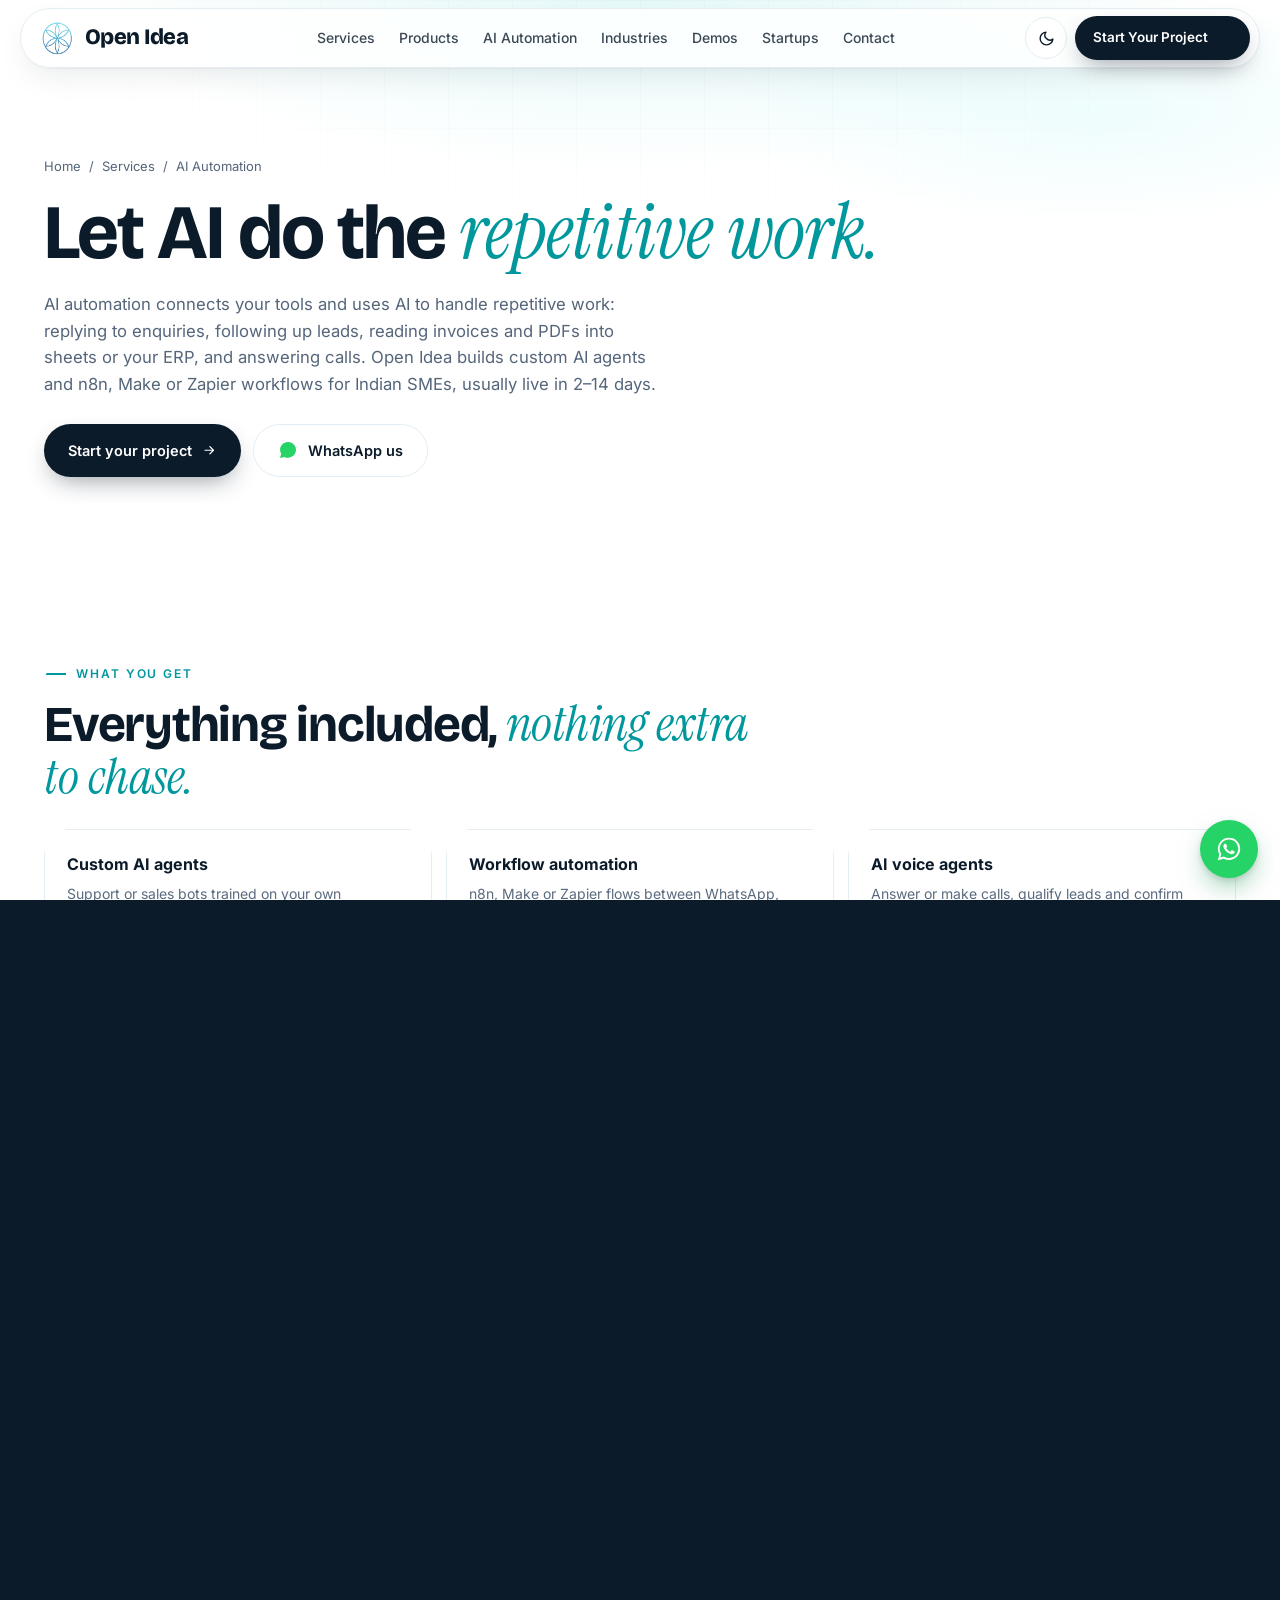
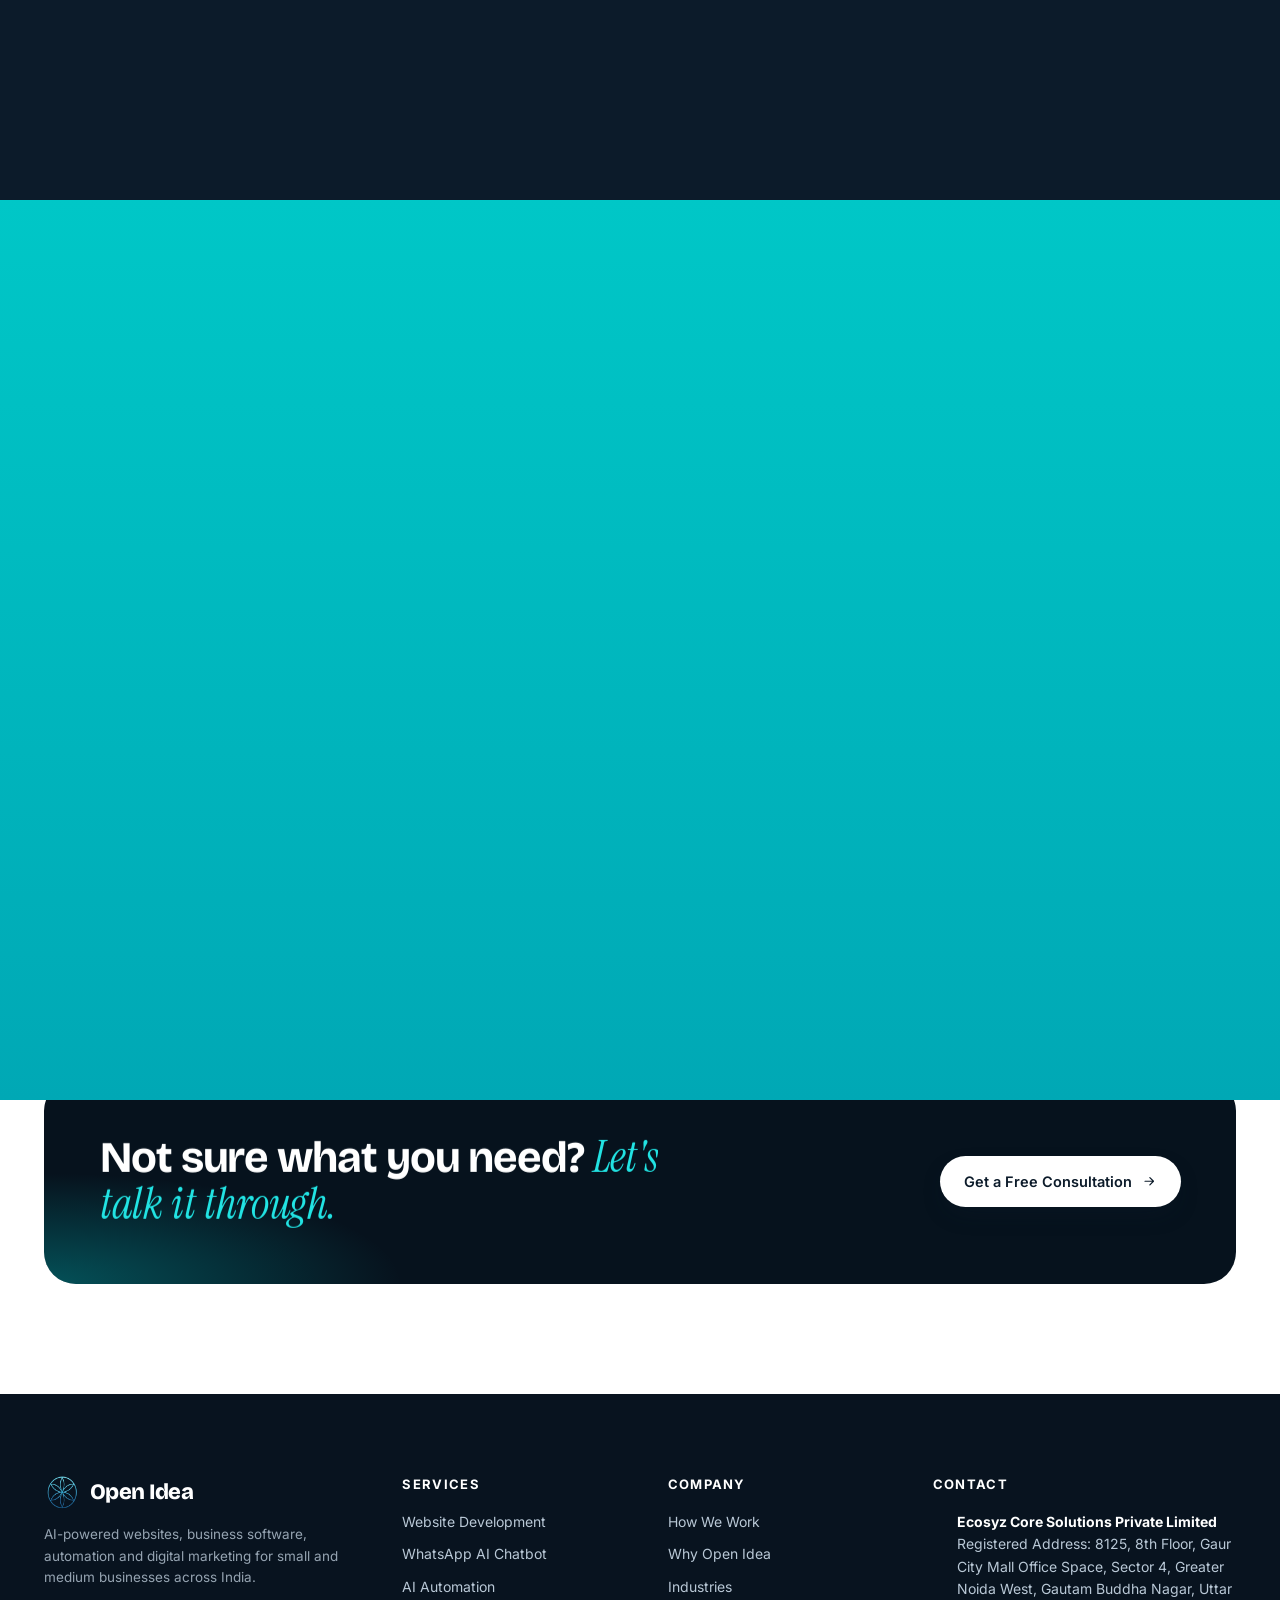
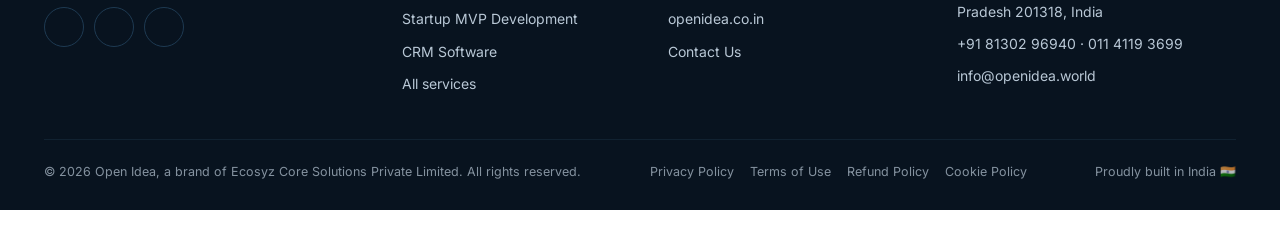
==== ai-automation.html @ 43c9ec01 "AEO/GEO: AI crawler access, llms.txt, richer schema, 16-question FAQ, 5 service pages Co-Authored-By" ====
<!doctype html>
<html lang="en-IN" data-theme="light">
<head>
<meta charset="utf-8">
<meta name="viewport" content="width=device-width, initial-scale=1, viewport-fit=cover">
<title>AI Automation &amp; AI Agents for Small Businesses in India | Open Idea</title>
<meta name="description" content="AI agents, voice agents and n8n / Make / Zapier workflows that follow up leads, process documents and save hours every week. Live in 2–14 days.">
<meta name="keywords" content="website development company India, AI automation for business, CRM software for small business, WhatsApp AI assistant, business management software, digital marketing agency Greater Noida, Delhi NCR web development">
<meta name="theme-color" content="#ffffff">
<meta name="robots" content="index,follow">
<meta property="og:type" content="website">
<meta property="og:site_name" content="Open Idea">
<meta property="og:title" content="AI Automation &amp; AI Agents for Small Businesses in India | Open Idea">
<meta property="og:description" content="AI agents, voice agents and n8n / Make / Zapier workflows that follow up leads, process documents and save hours every week. Live in 2–14 days.">
<meta property="og:url" content="https://techpartner.openidea.co.in/">
<meta property="og:image" content="https://techpartner.openidea.co.in/img/og.jpg">
<meta property="og:image:secure_url" content="https://techpartner.openidea.co.in/img/og.jpg">
<meta property="og:image:type" content="image/jpeg">
<meta property="og:image:width" content="1200">
<meta property="og:image:height" content="630">
<meta property="og:image:alt" content="Open Idea: AI-powered websites, software and automation for growing businesses">
<meta name="twitter:image" content="https://techpartner.openidea.co.in/img/og.jpg">
<meta name="twitter:card" content="summary_large_image">
<meta name="twitter:site" content="@OpenIdeaOrg">
<link rel="icon" type="image/png" href="img/favicon.png">
<link rel="apple-touch-icon" href="img/logo.webp">
<script>try{var t=localStorage.getItem("oi-theme-v2");if(t)document.documentElement.dataset.theme=t}catch(e){}</script>
<link rel="preload" href="fonts/bricolage-500-800.woff2" as="font" type="font/woff2" crossorigin>
<link rel="preload" href="fonts/inter-400-700.woff2" as="font" type="font/woff2" crossorigin>
<link rel="preload" href="fonts/instrument-serif-italic.woff2" as="font" type="font/woff2" crossorigin>
<script type="application/ld+json">{"@context": "https://schema.org", "@graph": [{"@type": "ProfessionalService", "@id": "https://techpartner.openidea.co.in/#org", "name": "Open Idea", "alternateName": "Open Idea Tech Partner", "legalName": "Ecosyz Core Solutions Private Limited", "url": "https://techpartner.openidea.co.in/", "description": "Open Idea is a DPIIT-recognised, AIC-GBU incubated tech partner in Greater Noida West that builds websites, startup MVPs, business software, CRM, WhatsApp AI chatbots and AI automation for small and medium businesses and startups in India.", "email": "info@openidea.world", "telephone": "+91-8130296940", "image": "https://techpartner.openidea.co.in/img/og.jpg", "logo": "https://techpartner.openidea.co.in/img/logo.webp", "address": {"@type": "PostalAddress", "streetAddress": "8125, 8th Floor, Gaur City Mall Office Space, Sector 4", "addressLocality": "Greater Noida West", "addressRegion": "Uttar Pradesh", "postalCode": "201318", "addressCountry": "IN"}, "areaServed": [{"@type": "Country", "name": "India"}, {"@type": "City", "name": "Greater Noida"}, {"@type": "City", "name": "Noida"}, {"@type": "City", "name": "Delhi"}], "contactPoint": {"@type": "ContactPoint", "telephone": "+91-8130296940", "contactType": "sales", "availableLanguage": ["English", "Hindi"]}, "knowsAbout": ["Website development", "Startup MVP development", "WhatsApp Business API chatbots", "AI agents", "Workflow automation", "CRM software", "SEO", "Meta and Google Ads"], "hasOfferCatalog": {"@type": "OfferCatalog", "name": "Services", "itemListElement": [{"@type": "Offer", "itemOffered": {"@type": "Service", "name": "Website Development", "url": "https://techpartner.openidea.co.in/website-development.html"}}, {"@type": "Offer", "itemOffered": {"@type": "Service", "name": "WhatsApp AI Chatbot", "url": "https://techpartner.openidea.co.in/whatsapp-ai-chatbot.html"}}, {"@type": "Offer", "itemOffered": {"@type": "Service", "name": "AI Automation", "url": "https://techpartner.openidea.co.in/ai-automation.html"}}, {"@type": "Offer", "itemOffered": {"@type": "Service", "name": "Startup MVP Development", "url": "https://techpartner.openidea.co.in/mvp-development.html"}}, {"@type": "Offer", "itemOffered": {"@type": "Service", "name": "CRM Software for Small Business", "url": "https://techpartner.openidea.co.in/crm-software.html"}}, {"@type": "Offer", "itemOffered": {"@type": "Service", "name": "Digital Marketing & SEO", "url": "https://techpartner.openidea.co.in/services.html#marketing"}}, {"@type": "Offer", "itemOffered": {"@type": "Service", "name": "Branding & Design", "url": "https://techpartner.openidea.co.in/services.html#branding"}}]}, "sameAs": ["https://openidea.co.in", "https://www.linkedin.com/company/ecosyz/", "https://www.instagram.com/openidea.ai_platform/", "https://x.com/OpenIdeaOrg"]}, {"@type": "WebSite", "@id": "https://techpartner.openidea.co.in/#site", "url": "https://techpartner.openidea.co.in/", "name": "Open Idea Tech Partner", "publisher": {"@id": "https://techpartner.openidea.co.in/#org"}, "inLanguage": "en-IN"}]}</script>
<link rel="stylesheet" href="css/site.min.css?v=4cb7419a">
</head>
<body>
<svg width="0" height="0" style="position:absolute" aria-hidden="true">
 <defs>
  <symbol id="arrow" viewBox="0 0 24 24"><path d="M5 12h14M13 6l6 6-6 6"/></symbol>
  <symbol id="play" viewBox="0 0 24 24"><circle cx="12" cy="12" r="10"/><path d="m10 8 6 4-6 4z" fill="currentColor"/></symbol>
  <symbol id="users" viewBox="0 0 24 24"><circle cx="9" cy="8" r="4"/><path d="M2 21v-1a6 6 0 0 1 12 0v1"/><circle cx="18" cy="9" r="3"/><path d="M16 21v-1a5 5 0 0 1 7-4.5"/></symbol>
  <symbol id="layers" viewBox="0 0 24 24"><path d="m12 2 10 5-10 5L2 7z"/><path d="m2 12 10 5 10-5M2 17l10 5 10-5"/></symbol>
  <symbol id="bars" viewBox="0 0 24 24"><path d="M3 21h18"/><rect x="4" y="11" width="3" height="7"/><rect x="10.5" y="6" width="3" height="12"/><rect x="17" y="3" width="3" height="15"/></symbol>
  <symbol id="star" viewBox="0 0 24 24"><path d="m12 2 3.1 6.3 6.9 1-5 4.9 1.2 6.8L12 17.8 5.8 21l1.2-6.8-5-4.9 6.9-1z"/></symbol>
  <symbol id="rocket" viewBox="0 0 24 24"><path d="M4.5 16.5c-1.5 1.3-2 5-2 5s3.7-.5 5-2c.7-.8.7-2.1-.1-2.9a2.2 2.2 0 0 0-2.9-.1z"/><path d="m12 15-3-3a22 22 0 0 1 2-3.9A12.9 12.9 0 0 1 22 2c0 2.7-.8 7.5-6 11a22 22 0 0 1-4 2z"/></symbol>
  <symbol id="cog" viewBox="0 0 24 24"><circle cx="12" cy="12" r="3"/><path d="M12 1v3M12 20v3M4.2 4.2l2.1 2.1M17.7 17.7l2.1 2.1M1 12h3M20 12h3M4.2 19.8l2.1-2.1M17.7 6.3l2.1-2.1"/></symbol>
  <symbol id="target" viewBox="0 0 24 24"><circle cx="12" cy="12" r="10"/><circle cx="12" cy="12" r="6"/><circle cx="12" cy="12" r="2"/></symbol>
  <symbol id="phone" viewBox="0 0 24 24"><path d="M22 16.9v3a2 2 0 0 1-2.2 2 19.8 19.8 0 0 1-8.6-3.1 19.5 19.5 0 0 1-6-6A19.8 19.8 0 0 1 2.1 4.2 2 2 0 0 1 4.1 2h3a2 2 0 0 1 2 1.7c.1 1 .4 1.9.7 2.8a2 2 0 0 1-.5 2.1L8 9.9a16 16 0 0 0 6 6l1.3-1.3a2 2 0 0 1 2.1-.4c.9.3 1.8.6 2.8.7a2 2 0 0 1 1.7 2z"/></symbol>
  <symbol id="chat" viewBox="0 0 24 24"><path d="M21 12a8.5 8.5 0 0 1-12.6 7.4L3 21l1.6-5.4A8.5 8.5 0 1 1 21 12z"/></symbol>
  <symbol id="head" viewBox="0 0 24 24"><path d="M3 18v-6a9 9 0 0 1 18 0v6"/><path d="M21 19a2 2 0 0 1-2 2h-1v-6h3zM3 19a2 2 0 0 0 2 2h1v-6H3z"/></symbol>
  <symbol id="flow" viewBox="0 0 24 24"><rect x="3" y="3" width="6" height="6" rx="1"/><rect x="15" y="15" width="6" height="6" rx="1"/><path d="M6 9v4a2 2 0 0 0 2 2h7"/></symbol>
  <symbol id="doc" viewBox="0 0 24 24"><path d="M14 2H6a2 2 0 0 0-2 2v16a2 2 0 0 0 2 2h12a2 2 0 0 0 2-2V8z"/><path d="M14 2v6h6M8 13h8M8 17h5"/></symbol>
  <symbol id="money" viewBox="0 0 24 24"><circle cx="12" cy="12" r="10"/><path d="M15 9a3 3 0 0 0-3-1.5c-1.7 0-3 .9-3 2.2 0 3 6 1.6 6 4.5 0 1.3-1.3 2.3-3 2.3a3.4 3.4 0 0 1-3-1.5M12 6v1.5M12 16.5V18"/></symbol>
  <symbol id="cpu" viewBox="0 0 24 24"><rect x="5" y="5" width="14" height="14" rx="2"/><rect x="9" y="9" width="6" height="6"/><path d="M9 1v4M15 1v4M9 19v4M15 19v4M1 9h4M1 15h4M19 9h4M19 15h4"/></symbol>
  <symbol id="puzzle" viewBox="0 0 24 24"><path d="M19.4 14.6a2 2 0 1 0 0-3.2V7a1 1 0 0 0-1-1h-4.4a2 2 0 1 0-3.2 0H6.4a1 1 0 0 0-1 1v4.4a2 2 0 1 1 0 3.2V19a1 1 0 0 0 1 1h4.4a2 2 0 1 1 3.2 0h4.4a1 1 0 0 0 1-1z"/></symbol>
  <symbol id="grid" viewBox="0 0 24 24"><rect x="3" y="3" width="7" height="7" rx="1"/><rect x="14" y="3" width="7" height="7" rx="1"/><rect x="3" y="14" width="7" height="7" rx="1"/><rect x="14" y="14" width="7" height="7" rx="1"/></symbol>
  <symbol id="support" viewBox="0 0 24 24"><circle cx="12" cy="12" r="10"/><circle cx="12" cy="12" r="4"/><path d="m4.9 4.9 4.3 4.3M14.8 14.8l4.3 4.3M14.8 9.2l4.3-4.3M4.9 19.1l4.3-4.3"/></symbol>
  <symbol id="i-home" viewBox="0 0 24 24"><path d="m3 9 9-7 9 7v11a2 2 0 0 1-2 2H5a2 2 0 0 1-2-2z"/><path d="M9 22V12h6v10"/></symbol>
  <symbol id="box" viewBox="0 0 24 24"><path d="M21 8 12 3 3 8v8l9 5 9-5z"/><path d="m3 8 9 5 9-5M12 13v8"/></symbol>
  <symbol id="mail" viewBox="0 0 24 24"><rect x="2" y="4" width="20" height="16" rx="2"/><path d="m22 6-10 7L2 6"/></symbol>
  <symbol id="pin" viewBox="0 0 24 24"><path d="M21 10c0 7-9 13-9 13s-9-6-9-13a9 9 0 0 1 18 0z"/><circle cx="12" cy="10" r="3"/></symbol>
  <symbol id="send" viewBox="0 0 24 24"><path d="m22 2-7 20-4-9-9-4z"/><path d="M22 2 11 13"/></symbol>
  <symbol id="sun" viewBox="0 0 24 24"><circle cx="12" cy="12" r="4"/><path d="M12 2v2M12 20v2M4.9 4.9l1.4 1.4M17.7 17.7l1.4 1.4M2 12h2M20 12h2M4.9 19.1l1.4-1.4M17.7 6.3l1.4-1.4"/></symbol>
  <symbol id="moon" viewBox="0 0 24 24"><path d="M21 12.8A9 9 0 1 1 11.2 3a7 7 0 0 0 9.8 9.8z"/></symbol>
  <symbol id="in" viewBox="0 0 24 24"><path d="M16 8a6 6 0 0 1 6 6v7h-4v-7a2 2 0 0 0-4 0v7h-4v-7a6 6 0 0 1 6-6zM2 9h4v12H2z"/><circle cx="4" cy="4" r="2"/></symbol>
  <symbol id="ig" viewBox="0 0 24 24"><rect x="2" y="2" width="20" height="20" rx="5"/><circle cx="12" cy="12" r="4"/><circle cx="17.5" cy="6.5" r=".5" fill="currentColor"/></symbol>
  <symbol id="x" viewBox="0 0 24 24"><path d="M4 4l16 16M20 4 4 20"/></symbol>
  <symbol id="pause" viewBox="0 0 24 24"><rect x="6" y="5" width="4" height="14" rx="1" fill="currentColor"/><rect x="14" y="5" width="4" height="14" rx="1" fill="currentColor"/></symbol>
  <symbol id="web" viewBox="0 0 24 24"><rect x="2" y="4" width="20" height="16" rx="2"/><path d="M2 9h20M6 6.5h.01M9 6.5h.01"/></symbol>
  <symbol id="cal" viewBox="0 0 24 24"><rect x="3" y="4" width="18" height="18" rx="2"/><path d="M16 2v4M8 2v4M3 10h18M8 14h3"/></symbol>
  <symbol id="mega" viewBox="0 0 24 24"><path d="m3 11 15-6v14L3 13z"/><path d="M11.6 16.8a3 3 0 1 1-5.8-1.6"/></symbol>
  <symbol id="truck" viewBox="0 0 24 24"><path d="M1 3h15v13H1zM16 8h4l3 3v5h-7z"/><circle cx="5.5" cy="18.5" r="2.5"/><circle cx="18.5" cy="18.5" r="2.5"/></symbol>
  <symbol id="pen" viewBox="0 0 24 24"><path d="M12 20h9"/><path d="M16.5 3.5a2.1 2.1 0 0 1 3 3L7 19l-4 1 1-4z"/></symbol>
  <symbol id="cloud" viewBox="0 0 24 24"><path d="M18 10h-1.3A8 8 0 1 0 9 20h9a5 5 0 0 0 0-10z"/></symbol>
  <symbol id="inv" viewBox="0 0 24 24"><path d="M4 2v20l3-2 3 2 3-2 3 2 3-2 1 .7V2l-1 .7-3-2-3 2-3-2-3 2-3-2z"/><path d="M8 8h8M8 12h8M8 16h5"/></symbol>
 </defs>
</svg>
<div class="progress" id="progress" aria-hidden="true"></div>
<div class="pt" aria-hidden="true"><img src="img/logo.webp" alt=""></div>
<header id="top">
 <div class="wrap nav">
  <a href="index.html#home" class="logo" aria-label="Open Idea home"><img src="img/logo.webp" alt="Open Idea logo" width="36" height="36">Open Idea</a>
  <nav class="menu" aria-label="Main">
   <a href="services.html">Services</a><a href="products.html">Products</a><a href="index.html#automation">AI Automation</a>
   <a href="index.html#industries">Industries</a><a href="index.html#demos">Demos</a><a href="index.html#startups">Startups</a><a href="index.html#process">Process</a><a href="index.html#contact">Contact</a>
  </nav>
  <div class="nav-r">
   <button class="tbtn" id="theme" aria-label="Switch light or dark theme"><svg class="i"><use href="index.html#moon"/></svg></button>
   <a href="index.html#contact" class="btn btn-p">Start Your Project <svg class="i"><use href="index.html#arrow"/></svg></a>
  </div>
 </div>
</header>
<main>
<section class="page-hero sp-hero">
 <div class="hero-glow" aria-hidden="true"></div><div class="hero-grid" aria-hidden="true"></div>
 <div class="wrap">
  <nav class="crumb" aria-label="Breadcrumb"><a href="index.html">Home</a><span>/</span><a href="services.html">Services</a><span>/</span><span>AI Automation</span></nav>
  <h1>Let AI do the <em>repetitive work.</em></h1>
  <p class="fx-sub sp-answer">AI automation connects your tools and uses AI to handle repetitive work: replying to enquiries, following up leads, reading invoices and PDFs into sheets or your ERP, and answering calls. Open Idea builds custom AI agents and n8n, Make or Zapier workflows for Indian SMEs, usually live in 2–14 days.</p>
  <div class="sp-cta"><a href="index.html#contact" class="btn btn-p" data-service="AI Automation">Start your project <svg class="i"><use href="#arrow"/></svg></a><a href="https://wa.me/918130296940?text=Hi%20Open%20Idea%21%20I%27m%20interested%20in%20AI%20Automation." class="btn btn-o btn-wa" target="_blank" rel="noopener" data-lead="whatsapp"><svg class="i" viewBox="0 0 32 32" aria-hidden="true" style="fill:currentColor;stroke:none"><path d="M16.04 3C9 3 3.3 8.7 3.3 15.73c0 2.25.6 4.45 1.72 6.38L3.2 28.8l6.86-1.8a12.7 12.7 0 0 0 5.98 1.52c7.03 0 12.74-5.7 12.74-12.74 0-3.4-1.33-6.6-3.73-9A12.66 12.66 0 0 0 16.04 3Zm5.8 15.42c-.32-.16-1.88-.93-2.17-1.03-.29-.11-.5-.16-.71.16-.21.32-.82 1.03-1 1.24-.18.21-.37.24-.69.08-.32-.16-1.34-.5-2.55-1.58a9.57 9.57 0 0 1-1.77-2.2c-.18-.32-.02-.49.14-.65.14-.14.32-.37.48-.56.16-.18.21-.32.32-.53.1-.21.05-.4-.03-.56-.08-.16-.71-1.71-.98-2.35-.26-.62-.52-.53-.71-.54h-.61c-.21 0-.56.08-.85.4-.29.32-1.11 1.09-1.11 2.65s1.14 3.08 1.3 3.29c.16.21 2.24 3.42 5.43 4.8 2.66 1.15 3.2.92 3.81.86.61-.06 1.88-.77 2.14-1.51.27-.74.27-1.38.19-1.51-.08-.13-.29-.21-.61-.37Z"/></svg>WhatsApp us</a></div>
 </div>
</section>
<section class="sp-sec"><div class="wrap">
 <div class="sec-head rv" style="text-align:left;margin:0 0 24px"><span class="eyebrow">What you get</span><h2>Everything included, <em>nothing extra to chase.</em></h2></div>
 <ul class="sp-get"><li class="rv"><b>Custom AI agents</b><span>Support or sales bots trained on your own documents and data.</span></li><li class="rv"><b>Workflow automation</b><span>n8n, Make or Zapier flows between WhatsApp, Sheets, CRM and email.</span></li><li class="rv"><b>AI voice agents</b><span>Answer or make calls, qualify leads and confirm appointments.</span></li><li class="rv"><b>Document processing</b><span>Invoices and PDFs read into Google Sheets or your ERP.</span></li><li class="rv"><b>AI lead generation</b><span>Find, enrich and reach out to leads automatically.</span></li><li class="rv"><b>Maintenance</b><span>Monthly monitoring so automations keep working.</span></li></ul>
</div></section>
<section class="sp-sec alt"><div class="wrap sp-two">
 <div><div class="sec-head rv" style="text-align:left;margin:0 0 20px"><span class="eyebrow">Who it's for</span><h2>Built for <em>businesses like yours.</em></h2></div>
  <ul class="sp-who"><li class="rv">Teams copying data between tools by hand</li><li class="rv">Businesses with more leads than people to follow up</li><li class="rv">Finance and ops teams buried in invoices and PDFs</li><li class="rv">Founders who want an AI audit and a clear roadmap</li></ul></div>
 <div><div class="sec-head rv" style="text-align:left;margin:0 0 20px"><span class="eyebrow">How it works</span><h2>Clear steps, <em>clear timelines.</em></h2></div>
  <ol class="steps"><li class="step rv" data-rv="left"><span class="n">01</span><div><h3>AI audit <small class="sp-when">2–3 days</small></h3><p>We map where your team loses time.</p></div></li><li class="step rv" data-rv="left"><span class="n">02</span><div><h3>Pick quick wins <small class="sp-when">Day 3</small></h3><p>Choose the automations with the biggest payoff.</p></div></li><li class="step rv" data-rv="left"><span class="n">03</span><div><h3>Build &amp; test <small class="sp-when">2–10 days</small></h3><p>Workflows and agents built and tested on real data.</p></div></li><li class="step rv" data-rv="left"><span class="n">04</span><div><h3>Launch &amp; monitor <small class="sp-when">Ongoing</small></h3><p>Go live with monitoring and a monthly check-in.</p></div></li></ol></div>
</div></section>
<section class="sp-sec"><div class="wrap faq-wrap">
 <div class="sec-head rv" style="text-align:left;margin:0"><span class="eyebrow">FAQ</span><h2>AI Automation, <em>answered.</em></h2><p>More questions? <a href="https://wa.me/918130296940?text=Hi%20Open%20Idea%21%20I%27m%20interested%20in%20AI%20Automation." target="_blank" rel="noopener" data-lead="whatsapp" class="faq-wa">Ask us on WhatsApp</a>.</p></div>
 <div class="faq"><details class="rv"><summary>What can AI automation do for a small business?</summary><p>It can reply to enquiries, follow up leads, send reminders, read invoices and documents, and move data between your tools, so your team spends less time on repetitive work.</p></details><details class="rv"><summary>What is the difference between n8n, Make and Zapier?</summary><p>All three connect apps into workflows. Zapier is simplest, Make is more visual and flexible, and n8n can be self-hosted and suits complex or high-volume flows. We pick the right one for your needs.</p></details><details class="rv"><summary>What is a RAG chatbot?</summary><p>A RAG chatbot answers questions using your own documents, such as manuals, policies or product sheets, so its answers stay accurate to your business. It usually takes about a week to set up.</p></details><details class="rv"><summary>Is my data safe?</summary><p>Yes. We use official APIs, limit access to what each workflow needs, and can run automations on infrastructure you control.</p></details></div>
</div></section>
<section class="sp-sec" style="padding-top:0"><div class="wrap"><div class="sp-more rv"><span>Also from Open Idea</span><a href="website-development.html">Website Development</a><a href="whatsapp-ai-chatbot.html">WhatsApp AI Chatbot</a><a href="mvp-development.html">Startup MVP Development</a><a href="crm-software.html">CRM Software for Small Business</a><a href="services.html">All 75+ services</a></div></div></section>
<section style="padding-top:0">
 <div class="wrap"><div class="cta-band rv" data-rv="scale">
  <h2>Not sure what you need? <em>Let's talk it through.</em></h2>
  <a href="index.html#contact" class="btn btn-p">Get a Free Consultation <svg class="i"><use href="#arrow"/></svg></a>
 </div></div>
</section>
<script type="application/ld+json">{"@context": "https://schema.org", "@graph": [{"@type": "Service", "@id": "https://techpartner.openidea.co.in/ai-automation.html#service", "name": "AI Automation", "serviceType": "AI Automation", "description": "AI automation connects your tools and uses AI to handle repetitive work: replying to enquiries, following up leads, reading invoices and PDFs into sheets or your ERP, and answering calls. Open Idea builds custom AI agents and n8n, Make or Zapier workflows for Indian SMEs, usually live in 2–14 days.", "url": "https://techpartner.openidea.co.in/ai-automation.html", "provider": {"@id": "https://techpartner.openidea.co.in/#org"}, "areaServed": [{"@type": "Country", "name": "India"}, {"@type": "City", "name": "Greater Noida"}, {"@type": "City", "name": "Noida"}]}, {"@type": "FAQPage", "mainEntity": [{"@type": "Question", "name": "What can AI automation do for a small business?", "acceptedAnswer": {"@type": "Answer", "text": "It can reply to enquiries, follow up leads, send reminders, read invoices and documents, and move data between your tools, so your team spends less time on repetitive work."}}, {"@type": "Question", "name": "What is the difference between n8n, Make and Zapier?", "acceptedAnswer": {"@type": "Answer", "text": "All three connect apps into workflows. Zapier is simplest, Make is more visual and flexible, and n8n can be self-hosted and suits complex or high-volume flows. We pick the right one for your needs."}}, {"@type": "Question", "name": "What is a RAG chatbot?", "acceptedAnswer": {"@type": "Answer", "text": "A RAG chatbot answers questions using your own documents, such as manuals, policies or product sheets, so its answers stay accurate to your business. It usually takes about a week to set up."}}, {"@type": "Question", "name": "Is my data safe?", "acceptedAnswer": {"@type": "Answer", "text": "Yes. We use official APIs, limit access to what each workflow needs, and can run automations on infrastructure you control."}}]}, {"@type": "BreadcrumbList", "itemListElement": [{"@type": "ListItem", "position": 1, "name": "Home", "item": "https://techpartner.openidea.co.in/"}, {"@type": "ListItem", "position": 2, "name": "Services", "item": "https://techpartner.openidea.co.in/services.html"}, {"@type": "ListItem", "position": 3, "name": "AI Automation", "item": "https://techpartner.openidea.co.in/ai-automation.html"}]}]}</script>
</main>
<footer>
 <div class="wrap">
  <div class="f-grid">
   <div class="f-brand">
    <a href="index.html#home" class="logo"><img src="img/logo.webp" alt="" width="36" height="36" loading="lazy">Open Idea</a>
    <p>AI-powered websites, business software, automation and digital marketing for small and medium businesses across India.</p>
    <div class="soc">
     <a href="https://www.linkedin.com/company/ecosyz/" target="_blank" rel="noopener" aria-label="LinkedIn"><svg class="i"><use href="index.html#in"/></svg></a>
     <a href="https://www.instagram.com/openidea.ai_platform/" target="_blank" rel="noopener" aria-label="Instagram"><svg class="i"><use href="index.html#ig"/></svg></a>
     <a href="https://x.com/OpenIdeaOrg" target="_blank" rel="noopener" aria-label="X (Twitter)"><svg class="i"><use href="index.html#x"/></svg></a>
    </div>
   </div>
   <div>
    <h4>Services</h4>
    <ul><li><a href="website-development.html">Website Development</a></li><li><a href="whatsapp-ai-chatbot.html">WhatsApp AI Chatbot</a></li><li><a href="ai-automation.html">AI Automation</a></li><li><a href="mvp-development.html">Startup MVP Development</a></li><li><a href="crm-software.html">CRM Software</a></li><li><a href="services.html">All services</a></li></ul>
   </div>
   <div>
    <h4>Company</h4>
    <ul><li><a href="index.html#process">How We Work</a></li><li><a href="index.html#why">Why Open Idea</a></li><li><a href="index.html#industries">Industries</a></li><li><a href="https://openidea.co.in" target="_blank" rel="noopener">openidea.co.in</a></li><li><a href="index.html#contact">Contact Us</a></li></ul>
   </div>
   <div class="f-contact-col">
    <h4>Contact</h4>
    <ul class="f-contact">
     <li><svg class="i"><use href="index.html#pin"/></svg><span><b style="color:#fff">Ecosyz Core Solutions Private Limited</b><br>Registered Address: 8125, 8th Floor, Gaur City Mall Office Space, Sector 4, Greater Noida West, Gautam Buddha Nagar, Uttar Pradesh 201318, India</span></li>
     <li><svg class="i"><use href="index.html#phone"/></svg><span><a href="tel:+918130296940">+91 81302 96940</a> · <a href="tel:+911141193699">011 4119 3699</a></span></li>
     <li><svg class="i"><use href="index.html#mail"/></svg><a href="mailto:info@openidea.world">info@openidea.world</a></li>
    </ul>
   </div>
  </div>
  <div class="f-bot"><span>© 2026 Open Idea, a brand of Ecosyz Core Solutions Private Limited. All rights reserved.</span><span class="f-legal"><a href="https://openidea.co.in/privacy">Privacy Policy</a><a href="https://openidea.co.in/terms">Terms of Use</a><a href="https://openidea.co.in/refund-policy">Refund Policy</a><a href="https://openidea.co.in/cookies">Cookie Policy</a></span><span>Proudly built in India 🇮🇳</span></div>
 </div>
</footer>
<a class="wa-fab" href="https://wa.me/918130296940?text=Hi%20Open%20Idea!%20I%27d%20like%20to%20know%20more%20about%20your%20services." target="_blank" rel="noopener" aria-label="Chat with Open Idea on WhatsApp"><svg class="wa-ico" viewBox="0 0 32 32" aria-hidden="true"><path fill="currentColor" d="M16.04 3C9 3 3.3 8.7 3.3 15.73c0 2.25.6 4.45 1.72 6.38L3.2 28.8l6.86-1.8a12.7 12.7 0 0 0 5.98 1.52h.01c7.03 0 12.74-5.7 12.74-12.74 0-3.4-1.33-6.6-3.73-9A12.66 12.66 0 0 0 16.04 3Zm0 23.36h-.01a10.6 10.6 0 0 1-5.4-1.48l-.39-.23-4.07 1.07 1.09-3.97-.25-.41a10.56 10.56 0 0 1-1.62-5.62c0-5.84 4.75-10.6 10.6-10.6 2.83 0 5.49 1.1 7.49 3.11a10.5 10.5 0 0 1 3.1 7.49c0 5.85-4.75 10.6-10.54 10.6Zm5.8-7.94c-.32-.16-1.88-.93-2.17-1.03-.29-.11-.5-.16-.71.16-.21.32-.82 1.03-1 1.24-.18.21-.37.24-.69.08-.32-.16-1.34-.5-2.55-1.58a9.57 9.57 0 0 1-1.77-2.2c-.18-.32-.02-.49.14-.65.14-.14.32-.37.48-.56.16-.18.21-.32.32-.53.1-.21.05-.4-.03-.56-.08-.16-.71-1.71-.98-2.35-.26-.62-.52-.53-.71-.54h-.61c-.21 0-.56.08-.85.4-.29.32-1.11 1.09-1.11 2.65s1.14 3.08 1.3 3.29c.16.21 2.24 3.42 5.43 4.8.76.33 1.35.52 1.81.67.76.24 1.45.21 2 .13.61-.09 1.88-.77 2.14-1.51.27-.74.27-1.38.19-1.51-.08-.13-.29-.21-.61-.37Z"/></svg><span class="wa-txt">Chat on WhatsApp</span></a>
<nav class="appbar" id="appbar" aria-label="Quick actions">
 <a href="index.html#home" class="on"><svg class="i"><use href="#i-home"/></svg>Home</a>
 <a href="index.html#services"><svg class="i"><use href="index.html#grid"/></svg>Services</a>
 <a href="index.html#contact" class="mid" aria-label="Send enquiry"><span><svg class="i"><use href="index.html#chat"/></svg></span>Enquire</a>
 <a href="index.html#products"><svg class="i"><use href="index.html#box"/></svg>Products</a>
 <a href="tel:+918130296940"><svg class="i"><use href="index.html#phone"/></svg>Call</a>
</nav>
<script src="js/site.min.js?v=9d79b070" defer></script>
</body>
</html>
---- css/site.min.css ----
@font-face{font-family:Bricolage Grotesque;src:url(../fonts/bricolage-500-800.woff2) format("woff2");font-weight:500 800;font-style:normal;font-display:swap}@font-face{font-family:Inter;src:url(../fonts/inter-400-700.woff2) format("woff2");font-weight:400 700;font-style:normal;font-display:swap}@font-face{font-family:"Instrument Serif";src:url(../fonts/instrument-serif-italic.woff2) format("woff2");font-weight:400;font-style:italic;font-display:swap}:root{--primary:#00C7C7;--primary-d:#00979D;--accent:#22E3E3;--navy:#0C1B2A;--bg:#ffffff;--bg-soft:#F4F9FB;--card:#ffffff;--text:#0C1B2A;--muted:#5A6A7E;--border:#E4EDF2;--shadow:0 1px 2px rgba(12,27,42,.04),0 12px 32px -8px rgba(12,27,42,.1);--shadow-lg:0 30px 60px -20px rgba(0,120,130,.28);--foot:#08131F;--hdr:76px;--r:20px;--ease:cubic-bezier(.2,.8,.2,1);--ease-out:cubic-bezier(.16,1,.3,1);--ease-io:cubic-bezier(.77,0,.18,1);--display:"Bricolage Grotesque",Inter,system-ui,sans-serif;--serif:"Instrument Serif",Georgia,serif}:root[data-theme=dark]{--bg:#08131F;--bg-soft:#0B1A29;--card:#0F2233;--text:#E6EDF5;--muted:#93A8BB;--border:#1A3247;--shadow:0 1px 2px rgba(0,0,0,.2),0 14px 34px -10px rgba(0,0,0,.5);--foot:#050D16}*{box-sizing:border-box;margin:0;padding:0}html{scroll-behavior:smooth;scroll-padding-top:var(--hdr)}body{font-family:Inter,system-ui,-apple-system,sans-serif;background:var(--bg);color:var(--text);line-height:1.6;overflow-x:hidden;-webkit-font-smoothing:antialiased}a{color:inherit;text-decoration:none}img,video{max-width:100%;display:block}svg.i{width:1em;height:1em;stroke:currentColor;fill:none;stroke-width:2;stroke-linecap:round;stroke-linejoin:round;flex:none}.wrap{max-width:1240px;margin:0 auto;padding:0 24px}section{padding:110px 0;position:relative}h1,h2,h3{font-family:var(--display);letter-spacing:-.025em}em,.ser{font-family:var(--serif);font-style:italic;font-weight:400;letter-spacing:-.01em}.sec-head{text-align:center;max-width:720px;margin:0 auto 48px}.sec-head h2{font-size:clamp(30px,4vw,50px);font-weight:700;line-height:1.05}.sec-head h2 em{color:var(--primary-d)}.sec-head p{color:var(--muted);font-size:16px;margin-top:14px}.eyebrow{display:inline-flex;align-items:center;gap:10px;font-size:12px;font-weight:600;letter-spacing:.16em;text-transform:uppercase;color:var(--primary-d);margin-bottom:14px}.eyebrow:before{content:"";width:22px;height:1.5px;background:currentColor;transform-origin:left;transition:transform 1s .2s var(--ease-out)}.rv:not(.in) .eyebrow:before,.eyebrow.rv:not(.in):before{transform:scaleX(0)}.btn{position:relative;display:inline-flex;align-items:center;justify-content:center;gap:10px;padding:14px 24px;border-radius:999px;font-weight:600;font-size:14.5px;cursor:pointer;border:0;font-family:inherit;overflow:hidden;isolation:isolate;transition:transform .4s var(--ease-out),box-shadow .4s,color .4s}.btn svg{transition:transform .4s var(--ease-out)}.btn:hover svg{transform:translate(4px)}.btn-p{background:var(--navy);color:#fff;box-shadow:0 10px 24px -8px #0c1b2a73}.btn-p:before{content:"";position:absolute;inset:0;z-index:-1;background:linear-gradient(100deg,var(--primary),#00A8B5);transform:translateY(101%);transition:transform .5s var(--ease-out)}.btn-p:hover:before{transform:none}.btn-p:hover{box-shadow:0 14px 30px -8px #00c7c78c}.btn-o{background:#ffffffb3;color:var(--text);border:1px solid var(--border);backdrop-filter:blur(8px)}.btn-o:hover{border-color:var(--primary)}.btn-o .dot{width:22px;height:22px;border-radius:50%;background:var(--primary);color:#fff;display:grid;place-items:center;font-size:10px}.intro{position:fixed;inset:0;z-index:200;background:#fff;display:grid;place-items:center;pointer-events:none;animation:curtain 1s 1s var(--ease-io) forwards}.intro img{width:64px;height:64px;animation:logoPop 1s var(--ease-out) both}.intro span{position:absolute;bottom:0;left:0;height:3px;background:var(--primary);animation:load 1s var(--ease-io) forwards}@keyframes curtain{to{clip-path:inset(0 0 100% 0)}}@keyframes logoPop{0%{opacity:0;transform:scale(.6) rotate(-20deg)}to{opacity:1;transform:none}}@keyframes load{0%{width:0}to{width:100%}}.intro{clip-path:inset(0 0 0 0)}.progress{position:fixed;top:0;left:0;right:0;height:3px;z-index:90;background:linear-gradient(90deg,var(--primary),var(--accent));transform-origin:left;transform:scaleX(0)}header{position:fixed;inset:0 0 auto;z-index:60;height:var(--hdr);display:flex;align-items:center;transition:transform .5s var(--ease-out)}header.hide{transform:translateY(-110%)}.nav{display:flex;align-items:center;justify-content:space-between;gap:16px;width:100%;height:60px;border-radius:999px;padding:0 10px 0 18px;border:1px solid transparent;transition:background .4s,border-color .4s,box-shadow .4s,max-width .6s var(--ease-out)}header.solid .nav{background:color-mix(in srgb,var(--bg) 82%,transparent);backdrop-filter:blur(18px) saturate(1.4);border-color:var(--border);box-shadow:var(--shadow);max-width:1120px}.logo{display:flex;align-items:center;gap:10px;font-family:var(--display);font-weight:800;font-size:22px;letter-spacing:-.03em}.logo img{width:36px;height:36px}.menu{display:flex;gap:4px;font-size:14px;font-weight:500;position:relative}.menu a{padding:8px 14px;border-radius:999px;opacity:.8;transition:opacity .2s,background .3s,color .3s}.menu a:hover{opacity:1;background:color-mix(in srgb,var(--primary) 12%,transparent)}.menu a.on{opacity:1;color:var(--primary-d);background:color-mix(in srgb,var(--primary) 12%,transparent)}.nav-r{display:flex;align-items:center;gap:8px}.nav-r .btn{padding:11px 18px;font-size:13.5px}.tbtn{width:42px;height:42px;border-radius:50%;border:1px solid var(--border);background:var(--card);color:var(--text);display:grid;place-items:center;cursor:pointer;font-size:17px;transition:transform .5s var(--ease-out)}.tbtn:hover{transform:rotate(25deg) scale(1.05)}.hero{min-height:100vh;min-height:100svh;display:flex;flex-direction:column;background:#fff;overflow:hidden;padding:0}.hero-media{position:absolute;left:0;right:0;bottom:0;height:64%;z-index:0;pointer-events:none;-webkit-mask-image:linear-gradient(180deg,transparent 0,#000 30%);mask-image:linear-gradient(180deg,transparent 0,#000 30%)}.hero-media .slide{position:absolute;inset:0;width:100%;height:100%;object-fit:cover;object-position:center 72%;opacity:0;transform:scale(1.06);transition:opacity 1.4s var(--ease),transform 8s linear}.hero-media .slide.on{opacity:1;transform:scale(1)}.hero-media:after{content:"";position:absolute;inset:auto 0 0;height:30%;background:linear-gradient(0deg,rgba(255,255,255,.85),transparent)}.hero-glow{position:absolute;inset:0;z-index:0;pointer-events:none;background:radial-gradient(60% 45% at 50% 0%,rgba(0,199,199,.1),transparent 70%),radial-gradient(40% 30% at 85% 20%,rgba(34,227,227,.08),transparent 70%)}.hero-grid{position:absolute;inset:0;z-index:0;pointer-events:none;opacity:.5;background-image:linear-gradient(rgba(12,27,42,.05) 1px,transparent 1px),linear-gradient(90deg,rgba(12,27,42,.05) 1px,transparent 1px);background-size:64px 64px;-webkit-mask-image:radial-gradient(70% 50% at 50% 10%,#000,transparent 75%);mask-image:radial-gradient(70% 50% at 50% 10%,#000,transparent 75%)}.hero-main{position:relative;z-index:2;flex:1;display:flex;justify-content:center;padding:calc(var(--hdr) + 44px) 0 0}.hero-copy{text-align:center;max-width:900px;display:flex;flex-direction:column;align-items:center;will-change:transform,opacity}.badge{display:inline-flex;align-items:center;gap:10px;padding:6px 14px 6px 6px;border-radius:999px;background:#fffc;border:1px solid var(--border);font-size:13px;font-weight:500;color:var(--muted);backdrop-filter:blur(8px);box-shadow:var(--shadow)}.badge b{background:var(--navy);color:#fff;font-size:11px;font-weight:600;padding:3px 9px;border-radius:999px;letter-spacing:.02em}.hero h1{font-size:clamp(40px,6.4vw,92px);line-height:.98;font-weight:700;margin:22px 0 20px}.hero h1 em{color:var(--primary-d);font-size:1.08em}.hero h1 .w{display:inline-block;overflow:hidden;vertical-align:bottom;padding:0 .02em .08em}.hero h1 .w>span{display:inline-block;transform:translateY(110%)}.hero .lead{color:var(--muted);font-size:clamp(15.5px,1.25vw,18px);max-width:580px;margin-bottom:30px}.ctas{display:flex;gap:12px;flex-wrap:wrap;justify-content:center}.ready .hero h1 .w>span{animation:wordUp 1.1s var(--ease-out) forwards;animation-delay:calc(1.6s + var(--i) * 70ms)}.hero .fx{opacity:0;transform:translateY(22px);filter:blur(6px)}.ready .hero .fx{animation:fxIn 1s var(--ease-out) forwards;animation-delay:var(--d)}.hero-media{animation:mediaIn 1.6s .3s var(--ease-out) both}@keyframes wordUp{to{transform:none}}@keyframes fxIn{to{opacity:1;transform:none;filter:none}}@keyframes mediaIn{0%{opacity:0;transform:translateY(40px) scale(1.04)}to{opacity:1;transform:none}}.stats{position:relative;z-index:2;margin:0 auto 22px;width:min(1000px,calc(100% - 32px))}.stats-in{display:grid;grid-template-columns:repeat(4,1fr);border-radius:22px;background:#ffffffb8;backdrop-filter:blur(16px) saturate(1.3);border:1px solid rgba(255,255,255,.9);box-shadow:0 20px 50px -20px #0c1b2a40}.stat{display:flex;align-items:center;gap:12px;justify-content:center;padding:18px 12px;position:relative}.stat+.stat:before{content:"";position:absolute;left:0;top:22%;bottom:22%;width:1px;background:var(--border)}.stat svg{font-size:22px;color:var(--primary-d)}.stat b{font-family:var(--display);font-size:26px;font-weight:700;display:block;line-height:1.1;font-variant-numeric:tabular-nums}.stat span{font-size:12px;color:var(--muted)}.scroll-cue{position:absolute;left:50%;bottom:118px;z-index:2;width:24px;height:38px;margin-left:-12px;border:1.5px solid rgba(12,27,42,.25);border-radius:14px;display:none}.scroll-cue:after{content:"";position:absolute;left:50%;top:7px;width:3px;height:7px;margin-left:-1.5px;border-radius:2px;background:var(--navy);animation:cue 1.8s infinite}@keyframes cue{0%{opacity:0;transform:translateY(-3px)}40%{opacity:1}to{opacity:0;transform:translateY(10px)}}.marquee{padding:22px 0;border-block:1px solid var(--border);overflow:hidden;background:var(--bg)}.marquee .track{display:flex;gap:48px;width:max-content;animation:mq 40s linear infinite}.marquee:hover .track{animation-play-state:paused}.marquee span{display:inline-flex;align-items:center;gap:48px;font-family:var(--display);font-size:clamp(20px,2.4vw,30px);font-weight:600;color:var(--muted);white-space:nowrap}.marquee span:after{content:"\2726";color:var(--primary);font-size:.6em}.marquee span:nth-child(2n){font-family:var(--serif);font-style:italic;font-weight:400;color:var(--text)}@keyframes mq{to{transform:translate(-50%)}}.rail{display:grid;gap:20px}.r6{grid-template-columns:repeat(3,1fr)}.r4{grid-template-columns:repeat(4,1fr)}.r8{grid-template-columns:repeat(8,1fr)}.r3{grid-template-columns:repeat(3,1fr)}.card{--mx:50%;--my:50%;position:relative;background:var(--card);border:1px solid var(--border);border-radius:var(--r);overflow:hidden;box-shadow:var(--shadow);display:flex;flex-direction:column;transition:transform .6s var(--ease-out),border-color .4s,box-shadow .6s var(--ease-out)}.card:after{content:"";position:absolute;inset:0;pointer-events:none;opacity:0;transition:opacity .4s;background:radial-gradient(380px circle at var(--mx) var(--my),rgba(0,199,199,.13),transparent 45%)}.card:hover{transform:translateY(-8px);border-color:color-mix(in srgb,var(--primary) 50%,var(--border));box-shadow:var(--shadow-lg)}.card:hover:after{opacity:1}.thumb{aspect-ratio:16/10;overflow:hidden;background:var(--bg-soft);margin:8px 8px 0;border-radius:14px}.thumb img{width:100%;height:100%;object-fit:cover;transition:transform 1.2s var(--ease-out)}.card:hover .thumb img{transform:scale(1.08)}.card .body{padding:18px 20px 20px;flex:1;display:flex;flex-direction:column}.card h3{font-size:19px;font-weight:700;line-height:1.25;margin-bottom:8px}.card p{font-size:14px;color:var(--muted);flex:1}.go{align-self:flex-start;margin-top:16px;display:inline-flex;align-items:center;gap:8px;font-size:13px;font-weight:600;color:var(--primary-d)}.go svg{transition:transform .4s var(--ease-out)}.card:hover .go svg{transform:translate(5px)}.go:before{content:"Learn more"}.tag{display:inline-block;font-size:11px;font-weight:600;color:var(--primary-d);background:color-mix(in srgb,var(--primary) 12%,transparent);padding:4px 10px;border-radius:999px;margin-bottom:10px;align-self:flex-start}.num{position:absolute;top:20px;right:20px;z-index:2;font-family:var(--display);font-size:12px;font-weight:700;color:#fff;background:#0c1b2a8c;backdrop-filter:blur(6px);padding:4px 10px;border-radius:999px}.alt{background:var(--bg-soft)}.duo{display:grid;grid-template-columns:1.1fr 1fr;gap:64px;align-items:center}.duo-media{border-radius:28px;overflow:hidden;box-shadow:var(--shadow-lg);aspect-ratio:16/10;background:#1a1410}.duo-media img{width:100%;height:100%;object-fit:cover}.duo h2{font-size:clamp(30px,3.6vw,48px);font-weight:700;margin-bottom:16px;line-height:1.05}.duo h2 .ser{color:var(--primary-d)}.duo p{color:var(--muted);margin-bottom:28px;font-size:16px}.pills{display:grid;grid-template-columns:repeat(3,1fr);gap:12px}.pill{border:1px solid var(--border);background:var(--card);border-radius:18px;padding:16px;display:flex;flex-direction:column;gap:10px;font-size:13px;transition:transform .5s var(--ease-out),border-color .3s,box-shadow .5s}.pill:hover{transform:translateY(-4px);border-color:var(--primary);box-shadow:var(--shadow)}.pill svg{font-size:22px;color:var(--primary-d);padding:8px;width:40px;height:40px;border-radius:12px;background:color-mix(in srgb,var(--primary) 12%,transparent)}.pill b{display:block;font-family:var(--display);font-size:16px}.pill span{color:var(--muted);font-size:12.5px}.auto-box{position:relative;border-radius:32px;overflow:hidden;display:grid;grid-template-columns:1fr 1.15fr;gap:0;background:#06121d;color:#fff;isolation:isolate}.auto-box:before{content:"";position:absolute;inset:0;z-index:-1;background:radial-gradient(60% 80% at 0% 100%,rgba(0,199,199,.35),transparent 60%),radial-gradient(50% 60% at 100% 0%,rgba(34,227,227,.18),transparent 60%)}.auto-box:after{content:"";position:absolute;inset:0;z-index:-1;opacity:.35;background-image:linear-gradient(rgba(255,255,255,.06) 1px,transparent 1px),linear-gradient(90deg,rgba(255,255,255,.06) 1px,transparent 1px);background-size:48px 48px;-webkit-mask-image:linear-gradient(90deg,#000,transparent 70%);mask-image:linear-gradient(90deg,#000,transparent 70%)}.auto-txt{padding:56px 48px}.auto-txt .eyebrow{color:#7ee8e8}.auto-txt h2{font-size:clamp(30px,3.6vw,50px);line-height:1.02;margin-bottom:16px;font-weight:700}.auto-txt h2 em{color:var(--accent)}.auto-txt p{font-size:15.5px;opacity:.75;margin-bottom:28px;max-width:420px}.auto-txt .btn-p:hover{color:#fff}.auto-list{list-style:none;padding:40px;display:grid;grid-template-columns:1fr 1fr;gap:12px;align-content:center}.auto-list li{display:flex;gap:12px;align-items:center;font-size:14.5px;font-weight:500;padding:16px 18px;border-radius:16px;background:#ffffff0a;border:1px solid rgba(255,255,255,.08);transition:background .4s,border-color .4s,transform .5s var(--ease-out)}.auto-list li:hover{background:#00c7c71f;border-color:#22e3e366;transform:translate(4px)}.auto-list li:last-child{grid-column:1/-1}.auto-list svg{color:var(--accent);font-size:18px}.auto-art{position:absolute;right:-6%;bottom:-10%;width:52%;opacity:.12;z-index:-1;pointer-events:none}.ind{text-align:center;font-size:13.5px;font-weight:600;transition:transform .5s var(--ease-out)}.ind:hover{transform:translateY(-6px)}.ind .ph{aspect-ratio:3/4;border-radius:20px;overflow:hidden;margin-bottom:12px;box-shadow:var(--shadow);position:relative}.ind .ph:after{content:"";position:absolute;inset:0;background:linear-gradient(0deg,rgba(0,151,157,.45),transparent 55%);opacity:0;transition:opacity .5s}.ind:hover .ph:after{opacity:1}.ind .ph img{width:100%;height:100%;object-fit:cover;transition:transform 1.2s var(--ease-out)}.ind:hover .ph img{transform:scale(1.1)}.split{display:grid;grid-template-columns:1fr 1fr;gap:64px;align-items:center}.split-media{border-radius:28px;overflow:hidden;box-shadow:var(--shadow-lg);aspect-ratio:4/5;position:sticky;top:110px}.split-media img{width:100%;height:100%;object-fit:cover}.steps{list-style:none;display:grid;gap:0;position:relative}.steps:before{content:"";position:absolute;left:23px;top:24px;bottom:24px;width:2px;background:var(--border)}.steps:after{content:"";position:absolute;left:23px;top:24px;width:2px;height:calc((100% - 48px) * var(--p,0));background:linear-gradient(var(--primary),var(--accent));transition:height .2s linear}.step{display:flex;gap:20px;align-items:flex-start;padding:16px 0;position:relative;z-index:1}.step .n{flex:none;width:48px;height:48px;border-radius:50%;background:var(--card);border:2px solid var(--border);color:var(--muted);display:grid;place-items:center;font-family:var(--display);font-weight:700;transition:background .5s,color .5s,border-color .5s,box-shadow .5s}.step.lit .n{background:var(--primary);border-color:var(--primary);color:#fff;box-shadow:0 0 0 8px color-mix(in srgb,var(--primary) 15%,transparent)}.step h3{font-size:20px;margin:10px 0 4px}.step p{font-size:14.5px;color:var(--muted)}.why-grid{display:grid;grid-template-columns:repeat(2,1fr);gap:14px}.why{background:var(--card);border:1px solid var(--border);border-radius:20px;padding:22px;transition:transform .5s var(--ease-out),border-color .3s,box-shadow .5s}.why:hover{transform:translateY(-5px);border-color:var(--primary);box-shadow:var(--shadow)}.why svg{font-size:22px;color:var(--primary-d);margin-bottom:14px;padding:10px;width:44px;height:44px;border-radius:12px;background:color-mix(in srgb,var(--primary) 12%,transparent)}.why h3{font-size:17px;margin-bottom:4px}.why p{font-size:14px;color:var(--muted)}.test{display:flex;flex-direction:column;gap:18px;background:var(--card);border:1px solid var(--border);border-radius:24px;padding:28px;box-shadow:var(--shadow);transition:transform .5s var(--ease-out)}.test:hover{transform:translateY(-6px) rotate(-.4deg)}.test q{font-family:var(--serif);font-style:italic;font-size:22px;line-height:1.3;quotes:"\201c" "\201d"}.who{display:flex;gap:12px;align-items:center;margin-top:auto;padding-top:16px;border-top:1px solid var(--border)}.ava{width:44px;height:44px;border-radius:50%;flex:none;display:grid;place-items:center;font-weight:700;color:#fff}.who b{font-size:14px;display:block}.who small{font-size:12.5px;color:var(--muted)}.stars{color:#f5b301;letter-spacing:3px}.inq{display:grid;grid-template-columns:.9fr 1.1fr;gap:28px;align-items:stretch}.inq-info{position:relative;overflow:hidden;background:#06121d;color:#fff;border-radius:28px;padding:40px;display:flex;flex-direction:column;gap:20px;isolation:isolate}.inq-info:before{content:"";position:absolute;inset:0;z-index:-1;background:radial-gradient(70% 60% at 100% 100%,rgba(0,199,199,.4),transparent 60%)}.inq-info h2{font-size:clamp(28px,3vw,42px);line-height:1.05;font-weight:700}.inq-info h2 em{color:var(--accent)}.inq-info p{opacity:.78;font-size:15px}.ci{display:flex;gap:14px;align-items:flex-start;font-size:14.5px}.ci svg{font-size:18px;color:#7ee8e8;margin-top:3px}.ci a{text-decoration:underline;text-decoration-color:#ffffff4d;text-underline-offset:4px;transition:text-decoration-color .3s}.ci a:hover{text-decoration-color:var(--accent)}form.card{padding:36px;gap:16px;display:grid;grid-template-columns:1fr 1fr;border-radius:28px}form.card:after{display:none}form.card:hover{transform:none}form .full{grid-column:1/-1}label{font-size:13px;font-weight:600;display:grid;gap:8px}input,select,textarea{font:inherit;font-size:14.5px;padding:13px 16px;border-radius:14px;border:1.5px solid var(--border);background:var(--bg);color:var(--text);transition:border-color .3s,box-shadow .3s;width:100%}input:focus,select:focus,textarea:focus{outline:0;border-color:var(--primary);box-shadow:0 0 0 4px color-mix(in srgb,var(--primary) 18%,transparent)}textarea{min-height:120px;resize:vertical}.form-note{font-size:12.5px;color:var(--muted)}footer{background:var(--foot);color:#b9c8d6;padding:80px 0 28px;font-size:14px;overflow:hidden}.f-big{font-family:var(--display);font-weight:800;font-size:clamp(56px,13vw,200px);line-height:.85;letter-spacing:-.05em;color:transparent;-webkit-text-stroke:1px rgba(126,232,232,.25);margin-bottom:56px;white-space:nowrap}.f-big em{-webkit-text-stroke:0;color:#22e3e3d9;font-weight:400}.f-grid{display:grid;grid-template-columns:1.4fr 1fr 1fr 1.3fr;gap:32px}footer h4{color:#fff;font-size:13px;margin-bottom:16px;letter-spacing:.1em;text-transform:uppercase;font-family:Inter,sans-serif}footer ul{list-style:none;display:grid;gap:10px}footer a{transition:color .3s}footer a:hover{color:var(--accent)}.f-brand .logo{color:#fff;margin-bottom:14px}.f-brand p{font-size:13.5px;opacity:.8;max-width:300px}.soc{display:flex;gap:10px;margin-top:18px}.soc a{width:40px;height:40px;border-radius:50%;border:1px solid #1E3A52;display:grid;place-items:center;transition:background .4s,border-color .4s,color .4s,transform .4s var(--ease-out)}.soc a:hover{background:var(--primary);border-color:var(--primary);color:#fff;transform:translateY(-3px)}.f-contact li{display:flex;gap:10px}.f-contact svg{color:var(--accent);margin-top:4px}.f-bot{border-top:1px solid #16293A;margin-top:44px;padding-top:22px;display:flex;justify-content:space-between;flex-wrap:wrap;gap:10px;font-size:12.5px;opacity:.7}.rv{opacity:0;transition:opacity 1s var(--ease-out),transform 1.1s var(--ease-out),clip-path 1.3s var(--ease-io),filter 1s var(--ease-out)}.rv,.rv[data-rv=up]{transform:translateY(40px)}.rv[data-rv=left]{transform:translate(-50px)}.rv[data-rv=right]{transform:translate(50px)}.rv[data-rv=scale]{transform:scale(.92);filter:blur(8px)}.rv[data-rv=wipe]{opacity:1;transform:none;clip-path:inset(0 0 100% 0 round 28px)}.rv[data-rv=wipe] img{transform:scale(1.25);transition:transform 1.8s var(--ease-out)}.rv.in{opacity:1;transform:none;filter:none;clip-path:inset(0 0 0 0 round 28px)}.rv.in[data-rv=wipe] img{transform:scale(1)}.split-head h2 .ln{display:block;overflow:hidden}.sec-head.rv h2,.auto-txt h2,.duo h2{transition:clip-path 1.2s .1s var(--ease-io)}::view-transition-old(root),::view-transition-new(root){animation:none;mix-blend-mode:normal}::view-transition-new(root){animation:vtIn .8s var(--ease-io)}@keyframes vtIn{0%{clip-path:circle(0 at var(--vx) var(--vy))}to{clip-path:circle(var(--vr) at var(--vx) var(--vy))}}.appbar{display:none}@media (max-width:1100px){.r8{grid-template-columns:repeat(4,1fr)}.r4{grid-template-columns:repeat(2,1fr)}.f-grid{grid-template-columns:1fr 1fr}.auto-box{grid-template-columns:1fr}.auto-txt{padding:44px 36px 8px}.auto-list{padding:28px 36px 40px}}@media (min-width:901px) and (min-height:760px){.scroll-cue{display:block}}@media (max-width:900px){:root{--hdr:66px}section{padding:64px 0}.menu,.nav-r .btn{display:none}.nav{height:52px;padding:0 6px 0 14px}header .nav{background:color-mix(in srgb,var(--bg) 82%,transparent);backdrop-filter:blur(18px);border-color:var(--border)}.wrap.nav{margin:0 12px;width:calc(100% - 24px)}.logo{font-size:19px}.logo img{width:30px;height:30px}.tbtn{width:38px;height:38px}.hero-main{padding-top:calc(var(--hdr) + 22px)}.hero h1{margin:16px 0 14px}.hero .lead{margin-bottom:20px}.hero-media{height:46%;-webkit-mask-image:linear-gradient(180deg,transparent 0,#000 22%);mask-image:linear-gradient(180deg,transparent 0,#000 22%)}.hero-media .slide{object-position:center 70%}.ctas{flex-wrap:nowrap;gap:10px;width:100%}.ctas .btn{flex:1;padding:13px 10px;font-size:13.5px;white-space:nowrap}.badge{font-size:12px}.stats{margin-bottom:12px}.stat{flex-direction:column;gap:2px;text-align:center;padding:12px 4px}.stat svg{display:none}.stat b{font-size:19px}.stat span{font-size:10px;white-space:nowrap}.rail{display:flex;overflow-x:auto;scroll-snap-type:x mandatory;gap:12px;margin:0 -24px;padding:6px 24px 18px;scrollbar-width:none}.rail::-webkit-scrollbar{display:none}.rail>*{scroll-snap-align:start;flex:0 0 78%}.r3>*{flex-basis:86%}.r8>*{flex:0 0 38%}.sec-head{text-align:left;margin-bottom:24px}.duo,.split,.inq{grid-template-columns:1fr;gap:28px}.split-media{position:relative;top:0;aspect-ratio:16/10}#why .split-media{order:-1}.pills{gap:8px}.pill{padding:12px}.why-grid{gap:10px}.why{padding:16px}.why p{font-size:13px}.auto-txt{padding:36px 24px 4px}.auto-list{padding:20px 24px 28px;gap:8px}.auto-list li{padding:12px;font-size:13px}form.card{grid-template-columns:1fr;padding:22px}.inq-info{padding:28px}.f-grid{gap:28px}.f-brand,.f-contact-col{grid-column:1/-1}footer{padding:56px 0 110px}.f-big{margin-bottom:36px}.test q{font-size:19px}.appbar{display:grid;grid-template-columns:repeat(5,1fr);position:fixed;left:12px;right:12px;bottom:calc(12px + env(safe-area-inset-bottom));z-index:70;background:color-mix(in srgb,var(--card) 90%,transparent);backdrop-filter:blur(18px);border:1px solid var(--border);border-radius:22px;box-shadow:0 14px 34px #0c1b2a33;padding:8px 4px;transform:translateY(150%);transition:transform .6s var(--ease-out)}.appbar.show{transform:none}.appbar a{display:flex;flex-direction:column;align-items:center;gap:3px;font-size:10.5px;font-weight:600;color:var(--muted)}.appbar a svg{font-size:20px}.appbar a.on{color:var(--primary-d)}.appbar .mid{margin-top:-26px}.appbar .mid span{width:52px;height:52px;border-radius:50%;background:var(--navy);color:#fff;display:grid;place-items:center;box-shadow:0 10px 22px #00979d73;font-size:22px}}@media (max-width:420px){.hero h1{font-size:38px}.hero .lead{font-size:14.5px}.ctas .btn{font-size:12.5px;padding:12px 6px}}@media (prefers-reduced-motion:reduce){*,*:before,*:after{animation-duration:1ms!important;animation-delay:0s!important;transition:none!important}.intro{display:none}.rv{opacity:1;transform:none;filter:none;clip-path:none}.hero .fx{opacity:1;transform:none;filter:none}.hero h1 .w>span{transform:none}.appbar{transform:none}.marquee .track{animation:none}}:root{--t-micro:.1s;--t-small:.2s;--t-medium:.3s;--t-large:.5s;--ease-in:cubic-bezier(.4,0,1,1);--ease-enter:cubic-bezier(0,0,.2,1)}html.lenis,html.lenis body{height:auto}.lenis.lenis-smooth{scroll-behavior:auto!important}.lenis.lenis-stopped{overflow:hidden}.hero h1{font-size:clamp(40px,5.6vw,84px)}.hero h1 .br{display:block;height:0}.hero-media{height:58%;transform-origin:50% 100%}.hero-media .slide{object-position:center 62%}.hero-media[data-kind=warm] .slide.on{object-position:center 45%}.media-ctl{position:absolute;right:24px;bottom:110px;z-index:3;width:40px;height:40px;border-radius:50%;border:1px solid var(--border);background:#ffffffbf;backdrop-filter:blur(8px);display:grid;place-items:center;cursor:pointer;color:var(--navy);font-size:14px;transition:transform var(--t-small) var(--ease-enter)}.media-ctl:hover{transform:scale(1.08)}.media-dots{position:absolute;left:24px;bottom:124px;z-index:3;display:flex;gap:6px}.media-dots i{width:22px;height:3px;border-radius:2px;background:#0c1b2a26;overflow:hidden;position:relative}.media-dots i.on:after{content:"";position:absolute;inset:0;background:var(--primary-d);transform-origin:left;animation:dot var(--dur,7s) linear forwards}@keyframes dot{0%{transform:scaleX(0)}to{transform:scaleX(1)}}.ln{display:block;overflow:hidden;padding-bottom:.06em;margin-bottom:-.06em}.ln>span{display:block;will-change:transform}.duo-media video{width:100%;height:100%;object-fit:cover}.pt{position:fixed;inset:0;z-index:300;pointer-events:none;display:grid;place-items:center;background:var(--navy);transform:translateY(100%)}.pt:before{content:"";position:absolute;inset:0;background:linear-gradient(180deg,var(--primary),#00A8B5);transform:translateY(100%);transition:none}.pt img{width:54px;height:54px;opacity:0;position:relative}.pt.out{animation:ptOut .42s var(--ease-in) forwards}.pt.out img{animation:fadeLogo .3s .15s forwards}.pt.in{transform:none;animation:ptIn .6s .1s var(--ease-out) forwards}.pt.in img{opacity:1;animation:fadeLogoOut .25s forwards}@keyframes ptOut{0%{transform:translateY(100%)}to{transform:none}}@keyframes ptIn{to{transform:translateY(-100%)}}@keyframes fadeLogo{to{opacity:1}}@keyframes fadeLogoOut{to{opacity:0}}@view-transition{navigation:auto}.mag{will-change:transform}.page-hero{position:relative;padding:calc(var(--hdr) + 80px) 0 70px;background:#fff;overflow:hidden;color:#0c1b2a;--text:#0C1B2A;--muted:#55657A;--border:#E3ECF2}.page-hero .hero-glow,.page-hero .hero-grid{position:absolute;inset:0}.page-hero .wrap{position:relative;z-index:1}.crumb{display:flex;gap:8px;align-items:center;font-size:13px;color:var(--muted);margin-bottom:18px}.crumb a:hover{color:var(--primary-d)}.page-hero h1{font-size:clamp(40px,6vw,88px);line-height:.98;font-weight:700;max-width:960px}.page-hero h1 em{color:var(--primary-d)}.page-hero p{color:var(--muted);font-size:clamp(15.5px,1.3vw,18px);max-width:620px;margin-top:20px}.chips{display:flex;flex-wrap:wrap;gap:8px;margin-top:30px}.chips a{padding:9px 16px;border-radius:999px;border:1px solid var(--border);background:#fffc;font-size:13.5px;font-weight:500;transition:border-color var(--t-small),background var(--t-small),transform var(--t-small) var(--ease-enter)}.chips a:hover{border-color:var(--primary);background:color-mix(in srgb,var(--primary) 10%,#fff);transform:translateY(-2px)}.svc{display:grid;grid-template-columns:.85fr 1.15fr;gap:56px;padding:64px 0;border-top:1px solid var(--border);align-items:start}.svc:first-child{border-top:0;padding-top:0}.svc-side{position:sticky;top:110px}.svc-k{font-family:var(--display);font-weight:700;font-size:14px;color:var(--primary-d);letter-spacing:.1em}.svc h2{font-size:clamp(28px,3.2vw,44px);line-height:1.05;font-weight:700;margin:10px 0 14px}.svc h2 em{color:var(--primary-d)}.svc-side p{color:var(--muted);font-size:15.5px;margin-bottom:22px;max-width:420px}.svc-side .thumb{margin:0 0 22px;border-radius:22px;aspect-ratio:16/10;box-shadow:var(--shadow)}.svc-list{list-style:none;display:grid;grid-template-columns:1fr 1fr;gap:12px}.svc-list li{display:flex;gap:14px;align-items:center;padding:18px 20px;border-radius:18px;background:var(--card);border:1px solid var(--border);font-weight:600;font-size:15px;transition:transform var(--t-medium) var(--ease-enter),border-color var(--t-small),box-shadow var(--t-medium)}.svc-list li:hover{transform:translateY(-3px);border-color:var(--primary);box-shadow:var(--shadow)}.svc-list li span{flex:none;width:34px;height:34px;border-radius:10px;display:grid;place-items:center;font-family:var(--display);font-size:12px;font-weight:700;color:var(--primary-d);background:color-mix(in srgb,var(--primary) 12%,transparent)}.pgrid{display:grid;grid-template-columns:repeat(2,1fr);gap:20px}.prod{position:relative;background:var(--card);border:1px solid var(--border);border-radius:26px;padding:30px;display:flex;flex-direction:column;gap:16px;box-shadow:var(--shadow);overflow:hidden;transition:transform .5s var(--ease-out),border-color var(--t-small),box-shadow .5s var(--ease-out)}.prod:hover{transform:translateY(-6px);border-color:color-mix(in srgb,var(--primary) 50%,var(--border));box-shadow:var(--shadow-lg)}.prod-top{display:flex;justify-content:space-between;align-items:flex-start;gap:12px}.prod .ico{width:52px;height:52px;border-radius:16px;display:grid;place-items:center;font-size:24px;color:var(--primary-d);background:color-mix(in srgb,var(--primary) 12%,transparent)}.prod .no{font-family:var(--display);font-weight:800;font-size:44px;line-height:1;color:color-mix(in srgb,var(--text) 8%,transparent)}.prod h3{font-size:24px;line-height:1.15}.prod ul{list-style:none;display:grid;gap:8px;font-size:14.5px;color:var(--muted)}.prod ul li{display:flex;gap:10px;align-items:center}.prod ul li:before{content:"";width:6px;height:6px;border-radius:50%;background:var(--primary);flex:none}.prod-meta{display:flex;justify-content:space-between;align-items:flex-end;gap:12px;flex-wrap:wrap;margin-top:auto;padding-top:18px;border-top:1px dashed var(--border)}.price small{display:block;font-size:11.5px;color:var(--muted);text-transform:uppercase;letter-spacing:.1em;font-weight:600}.price b{font-family:var(--display);font-size:20px}.price i{font-style:normal;font-size:13px;color:var(--muted);font-weight:500}.live{display:inline-flex;align-items:center;gap:8px;font-size:12.5px;font-weight:600;color:var(--primary-d);background:color-mix(in srgb,var(--primary) 10%,transparent);padding:7px 12px;border-radius:999px}.live:before{content:"";width:7px;height:7px;border-radius:50%;background:var(--primary);box-shadow:0 0 0 4px color-mix(in srgb,var(--primary) 25%,transparent)}.prod.hot{background:#06121d;color:#fff;border-color:#06121d;--muted:#9FB3C4;--border:#1A3247}.prod.hot:before{content:"";position:absolute;inset:0;pointer-events:none;background:radial-gradient(60% 70% at 100% 0%,rgba(0,199,199,.3),transparent 60%)}.prod.hot .no{color:#ffffff1a}.prod.hot .live{color:var(--accent);background:#22e3e31f}.ribbon{position:absolute;top:22px;right:-38px;transform:rotate(35deg);background:var(--primary);color:#06121d;font-size:11px;font-weight:700;padding:5px 44px;letter-spacing:.06em}.cta-band{border-radius:32px;background:#06121d;color:#fff;padding:56px;display:flex;justify-content:space-between;align-items:center;gap:24px;flex-wrap:wrap;position:relative;overflow:hidden;isolation:isolate}.cta-band:before{content:"";position:absolute;inset:0;z-index:-1;background:radial-gradient(50% 90% at 0% 100%,rgba(0,199,199,.35),transparent 60%)}.cta-band h2{font-size:clamp(28px,3.4vw,46px);line-height:1.05;max-width:620px}.cta-band h2 em{color:var(--accent)}.cta-band .btn-p{background:#fff;color:var(--navy)}.cta-band .btn-p:hover{color:#fff}.more{display:flex;justify-content:center;margin-top:36px}@media (max-width:900px){.svc{grid-template-columns:1fr;gap:20px;padding:44px 0}.svc-side{position:relative;top:0}.svc-list{grid-template-columns:1fr;gap:8px}.svc-list li{padding:14px 16px;font-size:14px}.pgrid{grid-template-columns:1fr}.prod{padding:22px}.prod h3{font-size:21px}.cta-band{padding:32px 24px}.page-hero{padding:calc(var(--hdr) + 40px) 0 44px}.media-ctl{bottom:96px;right:16px;width:34px;height:34px}.media-dots{display:none}.hero-media{height:44%}}@media (prefers-reduced-motion:reduce){.pt{display:none}.ln>span{transform:none!important}}.fast.ready .hero h1 .w>span{animation-delay:calc(.15s + var(--i) * 60ms)}.fast.ready .hero .fx{animation-delay:calc(var(--d) - 1.3s)}.fast.ready .hero-media{animation-delay:0s}.bento{display:grid;grid-template-columns:1fr 1.25fr 1fr;grid-template-rows:auto auto auto;gap:16px}.bx{position:relative;border-radius:26px;overflow:hidden;background:var(--card);border:1px solid var(--border);box-shadow:var(--shadow)}.bx img{width:100%;height:100%;object-fit:cover;transition:transform 1.4s var(--ease-out)}.bx:hover img{transform:scale(1.05)}.bx figcaption{position:absolute;left:0;right:0;bottom:0;padding:26px;color:#fff;background:linear-gradient(0deg,#06121de0,#06121d00)}.bx figcaption h3{font-size:clamp(20px,1.8vw,26px);line-height:1.12;margin-bottom:6px}.bx figcaption p{font-size:14px;opacity:.82;max-width:340px}.bx figcaption .tag{background:#22e3e32e;color:#7ee8e8}.bx figcaption.light{background:linear-gradient(0deg,#f4f0ebf5,#f4f0eb00);color:#0c1b2a}.bx figcaption.light .tag{background:#00979d1f;color:#00979d}.bx-tall{grid-column:1;grid-row:1/3;min-height:560px}.bx-tall img{object-position:center 40%}.bx-wide{grid-column:2;grid-row:1/3;min-height:560px}.bx-wide img{object-position:center 60%;filter:grayscale(1) contrast(1.05)}.bx-split{grid-column:3;grid-row:1/2;min-height:250px;background:#f1eee9}.bx-split img{object-position:center 30%}.bx-split figcaption{padding:20px}.bx-note{grid-row:auto;padding:22px;display:flex;flex-direction:column;gap:6px;justify-content:center;transition:transform .5s var(--ease-out),border-color var(--t-small)}.bx-note:hover{transform:translateY(-4px);border-color:var(--primary)}.bx-note svg{font-size:20px;color:var(--primary-d);width:42px;height:42px;padding:10px;border-radius:12px;background:color-mix(in srgb,var(--primary) 12%,transparent);margin-bottom:6px}.bx-note b{font-family:var(--display);font-size:18px}.bx-note span{color:var(--muted);font-size:14px}.bento .n1{grid-column:3;grid-row:2}.bento .n2{grid-column:1/2;grid-row:3}.bento .n3{grid-column:2/4;grid-row:3}.rv[data-rv=wipe].bx{clip-path:inset(0 0 100% 0 round 26px)}.rv.in[data-rv=wipe].bx{clip-path:inset(0 0 0 0 round 26px)}@media (max-width:1000px){.bento{grid-template-columns:1fr 1fr}.bx-tall{grid-column:1;grid-row:1/3;min-height:460px}.bx-wide{grid-column:2;grid-row:1}.bx-split{grid-column:2;grid-row:2}.bx-wide{min-height:260px}.bento .n1,.bento .n2,.bento .n3{grid-column:auto;grid-row:auto}.bento .n3{grid-column:1/-1}}@media (max-width:600px){.bento{grid-template-columns:1fr;gap:12px}.bx-tall,.bx-wide,.bx-split{grid-column:1;grid-row:auto;min-height:340px}.bx-tall{min-height:420px}.bento .bx-note{grid-column:1}}@media (min-width:901px){.hero h1 .br{display:block}}@media (max-width:900px){.hero h1 .br{display:none}}.hero-media{transition:-webkit-mask-position 1.4s var(--ease),mask-position 1.4s var(--ease);-webkit-mask-size:100% 200%;mask-size:100% 200%;-webkit-mask-image:linear-gradient(180deg,transparent 0,transparent 25%,#000 40%);mask-image:linear-gradient(180deg,transparent 0,transparent 25%,#000 40%);-webkit-mask-position:0 50%;mask-position:0 50%}.hero-media[data-kind=warm]{-webkit-mask-position:0 20%;mask-position:0 20%}.hero-media[data-kind=warm] .slide.on{object-position:center 60%}.hero .lead,.hero .badge{text-shadow:0 0 18px #fff,0 0 2px #fff}.hero .lead{color:#3e4e62}@media (max-width:900px){.hero-media{-webkit-mask-image:linear-gradient(180deg,transparent 0,transparent 30%,#000 42%);mask-image:linear-gradient(180deg,transparent 0,transparent 30%,#000 42%)}}.hero-media .slide{opacity:0;transform:scale(1.09);filter:blur(10px) saturate(.9);transition:opacity 1.6s var(--ease),transform 2.2s var(--ease-out),filter 1.4s var(--ease-out)}.hero-media .slide.on{opacity:1;transform:scale(1);filter:none;animation:kenburns 9s 1.6s ease-in-out both}.hero-media .slide.leaving{opacity:0;transform:scale(1.04);filter:blur(6px);transition:opacity 1.2s var(--ease-in),transform 1.2s var(--ease-in),filter 1.2s var(--ease-in)}@keyframes kenburns{0%{transform:scale(1)}to{transform:scale(1.05)}}.hero-media .slide.on:only-child{animation:none}@media (prefers-reduced-motion:reduce){.hero-media .slide{filter:none;transform:none}}.hero-media .hv{position:absolute;inset:0;width:100%;height:100%;object-fit:cover;object-position:center 62%;opacity:0;transition:opacity .9s var(--ease)}:root:not([data-theme=dark]) .hero-media .hv-light,:root[data-theme=dark] .hero-media .hv-dark{opacity:1}.hero .fx,.hero h1 .w>span{transition:none}:root[data-theme=dark] .hero{background:#040a13}:root[data-theme=dark] .hero-glow,:root[data-theme=dark] .hero-grid{opacity:0}:root[data-theme=dark] .hero-media{top:0;height:100%;-webkit-mask-image:none;mask-image:none}:root[data-theme=dark] .hero-media:after{height:22%;background:linear-gradient(0deg,rgba(4,10,19,.75),transparent)}:root[data-theme=dark] .hero-media .hv-dark{object-position:center}:root[data-theme=dark] .hero h1 em{color:var(--accent)}:root[data-theme=dark] .hero .lead{color:#c3d2e0;text-shadow:0 1px 14px rgba(4,10,19,.9)}:root[data-theme=dark] .hero .badge{background:#ffffff14;border-color:#ffffff24;color:#c3d2e0;text-shadow:none}:root[data-theme=dark] .hero .badge b{background:var(--primary);color:#04121c}:root[data-theme=dark] .hero .btn-o{background:#ffffff14;border-color:#ffffff2e;color:#fff}:root[data-theme=dark] .hero .btn-p{background:#fff;color:var(--navy)}:root[data-theme=dark] .hero .btn-p:hover{color:#fff}:root[data-theme=dark] .stats-in{background:#08131f8c;border-color:#ffffff1a}:root[data-theme=dark] .stat+.stat:before{background:#ffffff1f}:root[data-theme=dark] .stat svg{color:var(--accent)}:root[data-theme=dark] .media-ctl{background:#ffffff1a;border-color:#ffffff2e;color:#fff}:root[data-theme=dark] .scroll-cue{border-color:#ffffff4d}:root[data-theme=dark] .scroll-cue:after{background:#fff}:root[data-theme=dark] header:not(.solid) .nav{color:#e6edf5}@media (max-width:900px){:root[data-theme=dark] .hero-media{top:auto;height:52%;-webkit-mask-image:linear-gradient(180deg,transparent 0,#000 25%);mask-image:linear-gradient(180deg,transparent 0,#000 25%)}:root[data-theme=dark] header .nav{background:#08131fb3}}.hero .lead strong{color:var(--text);font-weight:600}.hero h1{margin-top:8px}:root[data-theme=dark] .hero-copy{position:relative}:root[data-theme=dark] .hero-copy:before{content:"";position:absolute;inset:-12% -14% -6%;z-index:-1;pointer-events:none;background:radial-gradient(closest-side,rgba(4,10,19,.72),rgba(4,10,19,.35) 60%,transparent)}:root[data-theme=dark] .nav-r .btn-p{background:#fff;color:var(--navy)}:root[data-theme=dark] .nav-r .btn-p:hover{color:#fff}.sr{position:absolute;width:1px;height:1px;overflow:hidden;clip:rect(0 0 0 0);white-space:nowrap}.demos{background:#06121d;color:#e6edf5;overflow:hidden;--text:#E6EDF5;--muted:#93A8BB;--border:#1A3247;isolation:isolate}.demos:before{content:"";position:absolute;inset:0;z-index:-1;background:radial-gradient(50% 45% at 50% 55%,rgba(0,199,199,.14),transparent 70%)}.demos .sec-head h2 em{color:var(--accent)}.demos .eyebrow{color:#7ee8e8}.cf{position:relative;outline:none;--cw:clamp(280px,44vw,640px)}.cf-stage{position:relative;height:calc(var(--cw) * .75 + 150px);perspective:1800px;transform-style:preserve-3d}.cf-card{position:absolute;left:50%;top:0;width:var(--cw);margin-left:calc(var(--cw) / -2);background:#f5f2eb;padding:16px 16px 0;box-shadow:0 40px 80px -30px #000000b3;transform-origin:50% 50%;will-change:transform;cursor:pointer;color:#0c1b2a;transition:transform .85s var(--ease-out),opacity .6s var(--ease),filter .6s var(--ease)}.cf-card:focus-visible{outline:3px solid var(--accent);outline-offset:4px}.cf-ph{position:relative;aspect-ratio:4/3;overflow:hidden;background:#0d1b28}.cf-ph img{width:100%;height:100%;object-fit:cover;transition:transform 1.2s var(--ease-out)}.cf-card.c:hover .cf-ph img{transform:scale(1.05)}.cf-tag{position:absolute;top:14px;left:14px;padding:6px 12px;background:#06121db8;backdrop-filter:blur(6px);color:#e6edf5;font-size:11px;letter-spacing:.16em;text-transform:uppercase}.cf-view{position:absolute;left:50%;top:50%;width:110px;height:110px;margin:-55px 0 0 -55px;border-radius:50%;background:var(--primary);color:#04121c;display:grid;place-items:center;text-align:center;font-size:12px;font-weight:700;letter-spacing:.18em;text-transform:uppercase;line-height:1.3;transform:scale(0);transition:transform .5s var(--ease-out);box-shadow:0 12px 30px #00000059}.cf-card.c:hover .cf-view,.cf-card.c:focus-visible .cf-view{transform:scale(1)}.cf-cap{text-align:center;padding:16px 10px 20px}.cf-cap h3{font-family:var(--serif);font-style:italic;font-weight:400;font-size:clamp(22px,2vw,30px);letter-spacing:0;line-height:1.1}.cf-cap p,.cf-cap .cf-tags{max-height:0;opacity:0;overflow:hidden;transition:max-height .6s var(--ease-out),opacity .5s,margin .5s}.cf-card.c .cf-cap p{max-height:60px;opacity:1;margin-top:8px}.cf-card.c .cf-cap .cf-tags{max-height:40px;opacity:1;margin-top:12px}.cf-cap p{font-size:14px;color:#55657a;max-width:460px;margin-inline:auto}.cf-tags{display:flex;gap:6px;justify-content:center;flex-wrap:wrap}.cf-tags span{font-size:11px;font-weight:600;color:#00979d;background:#00c7c71f;padding:4px 10px;border-radius:999px}.cf-card.off{opacity:0;pointer-events:none}.cf-arrow{position:absolute;top:calc(var(--cw) * .375 + 16px);z-index:60;width:56px;height:80px;margin-top:-40px;background:none;border:0;cursor:pointer;color:var(--accent);display:grid;place-items:center;transition:transform .3s var(--ease-out),color .3s}.cf-arrow svg{width:22px;height:44px;fill:none;stroke:currentColor;stroke-width:1.5}.cf-arrow.prev{left:max(16px,2vw)}.cf-arrow.next{right:max(16px,2vw)}.cf-arrow.prev:hover{transform:translate(-4px)}.cf-arrow.next:hover{transform:translate(4px)}.cf-bar{display:flex;justify-content:space-between;align-items:center;gap:20px;flex-wrap:wrap;margin-top:28px}.cf-filters{display:flex;gap:10px;flex-wrap:wrap}.cf-filters button{font:inherit;font-size:12px;letter-spacing:.18em;text-transform:uppercase;padding:12px 22px;background:transparent;color:#b9c8d6;border:1px solid #23415A;cursor:pointer;transition:background .3s,color .3s,border-color .3s}.cf-filters button:hover{border-color:var(--accent);color:#fff}.cf-filters button.on{background:var(--primary);border-color:var(--primary);color:#04121c}.cf-count{font-family:var(--serif);color:#b9c8d6;font-size:20px;display:flex;align-items:baseline;gap:10px}.cf-count b{font-weight:400;font-size:44px;color:var(--accent);font-variant-numeric:tabular-nums}.cf-count i{font-style:normal;opacity:.5}@media (max-width:700px){.cf{--cw:78vw}.cf-stage{height:calc(var(--cw) * .75 + 175px)}.cf-card{padding:10px 10px 0}.cf-arrow{display:none}.cf-filters{flex-wrap:nowrap;overflow-x:auto;margin:0 -24px;padding:0 24px 4px;scrollbar-width:none}.cf-filters button{white-space:nowrap;padding:10px 16px}.cf-count{display:none}.cf-view{width:84px;height:84px;margin:-42px 0 0 -42px;font-size:10px}.cf-card.c .cf-view{transform:scale(1)}}.hero .lead{position:relative;padding:14px 22px;border-radius:18px;background:#ffffff9e;backdrop-filter:blur(14px) saturate(1.2);-webkit-backdrop-filter:blur(14px) saturate(1.2);border:1px solid rgba(255,255,255,.75);box-shadow:0 10px 30px -12px #0c1b2a2e;text-shadow:none;color:#2e3d50}:root[data-theme=dark] .hero .lead{background:#040a138c;border-color:#ffffff1a;box-shadow:0 10px 30px -12px #0009;color:#d3dee8;text-shadow:none}:root[data-theme=dark] .hero-copy:before{display:none}:root[data-theme=dark] .hero h1{text-shadow:0 2px 24px rgba(4,10,19,.85)}@media (max-width:900px){.hero .lead{padding:12px 16px;font-size:14px}}.auto-box{grid-template-columns:minmax(0,1fr) minmax(0,1fr);grid-template-areas:"txt ." "list list";min-height:600px;background:#050c14;border:1px solid rgba(255,255,255,.06)}.auto-box:before{z-index:-1;background:linear-gradient(90deg,#050c14f0,#050c14cc 30%,#050c1440 62%,#050c140d),linear-gradient(0deg,rgba(5,12,20,.92) 0%,rgba(5,12,20,.4) 32%,transparent 55%)}.auto-box:after{display:none}.auto-bg{position:absolute;inset:0;z-index:-2;overflow:hidden}.auto-bg img{width:100%;height:100%;object-fit:cover;object-position:70% 40%;transform:scale(1.1)}.auto-txt{grid-area:txt;padding:72px 0 24px 64px;align-self:start}.auto-txt h2{font-size:clamp(36px,4.4vw,64px);line-height:.98}.auto-txt h2 em{color:#ffb547}.auto-txt p{opacity:.82;font-size:16.5px}.auto-live{position:absolute;top:28px;right:28px;display:inline-flex;align-items:center;gap:10px;padding:8px 14px;border-radius:999px;background:#ffffff14;border:1px solid rgba(255,255,255,.16);backdrop-filter:blur(10px);font-size:12px;font-weight:600;letter-spacing:.08em;text-transform:uppercase;color:#e6edf5}.auto-live i{width:8px;height:8px;border-radius:50%;background:#3ee6a0;box-shadow:0 0 #3ee6a099;animation:pulse 2s infinite}@keyframes pulse{70%{box-shadow:0 0 0 10px #3ee6a000}to{box-shadow:0 0 #3ee6a000}}.auto-list{grid-area:list;align-self:end;padding:0 40px 40px;display:grid;grid-template-columns:repeat(7,minmax(0,1fr));gap:10px}.auto-list li{flex-direction:column;align-items:flex-start;gap:12px;padding:18px 16px;border-radius:18px;font-size:14px;line-height:1.3;background:#ffffff0f;border:1px solid rgba(255,255,255,.12);backdrop-filter:blur(14px) saturate(1.3);-webkit-backdrop-filter:blur(14px) saturate(1.3)}.auto-list li:last-child{grid-column:auto}.auto-list li:hover{background:#ffb5471f;border-color:#ffb54773;transform:translateY(-4px)}.auto-list svg{font-size:20px;color:#ffb547;width:38px;height:38px;padding:9px;border-radius:12px;background:#ffb5471f}.auto-txt .btn-p{background:#fff;color:var(--navy)}@media (max-width:1100px){.auto-list{grid-template-columns:repeat(4,minmax(0,1fr))}.auto-txt{padding:56px 0 24px 44px}}@media (max-width:900px){.auto-box{grid-template-columns:1fr;grid-template-areas:"txt" "list";min-height:0}.auto-box:before{background:linear-gradient(180deg,#050c148c,#050c14d9 45%,#050c14f5)}.auto-bg img{object-position:62% 30%}.auto-txt{padding:150px 24px 20px}.auto-live{top:18px;right:18px}.auto-list{grid-template-columns:repeat(2,minmax(0,1fr));padding:0 18px 22px;gap:8px}.auto-list li{padding:14px 12px;font-size:13px}.auto-list li:last-child{grid-column:1/-1}}@media (max-width:900px){.auto-box:before{background:linear-gradient(180deg,#050c141a,#050c148c 22%,#050c14eb 42%,#050c14f7)}.auto-bg img{object-position:58% 0;height:46%;transform:none}.auto-txt{padding-top:190px}}:root[data-theme=dark] .hero-media .hv-dark{object-position:center 22%;transform:translateY(8%) scale(1.08);transform-origin:50% 60%;transition:opacity .9s var(--ease),filter 1.6s var(--ease-out),transform 2s var(--ease-out)}:root[data-theme=dark].ready .hero-media .hv-dark{filter:brightness(.4) saturate(.85) blur(3px);transform:translateY(8%) scale(1.12)}:root[data-theme=dark] .hero-media:before{content:"";position:absolute;inset:0;z-index:1;pointer-events:none;opacity:0;transition:opacity 1.6s var(--ease-out);background:radial-gradient(55% 48% at 50% 42%,rgba(4,10,19,.75),rgba(4,10,19,.25) 70%,transparent)}:root[data-theme=dark].ready .hero-media:before{opacity:1}:root[data-theme=dark] .hero .lead{background:#040a1359;border-color:#ffffff14}@media (max-width:900px){:root[data-theme=dark] .hero-media .hv-dark{transform:none;object-position:center}:root[data-theme=dark].ready .hero-media .hv-dark{transform:scale(1.04)}}@media (max-width:900px){:root[data-theme=dark] .hero-media:before{opacity:1;background:linear-gradient(180deg,#040A13 0%,rgba(4,10,19,.6) 22%,transparent 45%)}:root[data-theme=dark].ready .hero-media:before{background:linear-gradient(180deg,#040A13 0%,rgba(4,10,19,.6) 22%,transparent 45%),radial-gradient(60% 40% at 50% 50%,rgba(4,10,19,.5),transparent)}}html,body{overflow-x:clip}form.card{grid-template-columns:minmax(0,1fr) minmax(0,1fr)}form.card label,form.card input,form.card select,form.card textarea{min-width:0}@media (max-width:900px){.rail{display:grid!important;overflow:visible!important;margin:0!important;padding:0!important;scroll-snap-type:none!important}.rail>*{flex:none!important;min-width:0}.r6{grid-template-columns:repeat(3,minmax(0,1fr))}.r4{grid-template-columns:repeat(2,minmax(0,1fr))}.r8{grid-template-columns:repeat(4,minmax(0,1fr))}.r3{grid-template-columns:minmax(0,1fr)}.cf-filters{flex-wrap:wrap!important;overflow:visible!important;margin:0!important;padding:0!important}}@media (max-width:700px){:root{--r:16px}section{padding:44px 0}.wrap{padding:0 16px}.sec-head{margin-bottom:20px}.sec-head h2{font-size:26px;line-height:1.1}.sec-head p{font-size:14px;margin-top:8px}.eyebrow{font-size:10.5px;margin-bottom:8px;gap:8px}.eyebrow:before{width:16px}.more{margin-top:18px}.more .btn{width:100%;padding:13px}.btn{font-size:14px}.hero h1{font-size:34px;margin:6px 0 12px}.hero .lead{font-size:13.5px;line-height:1.55;margin-bottom:16px}.marquee{padding:12px 0}.marquee span{font-size:17px;gap:28px}.marquee .track{gap:28px}#services .r6{grid-template-columns:repeat(3,minmax(0,1fr));gap:10px}#services .card{border-radius:14px;box-shadow:0 1px 2px #0c1b2a0f}#services .thumb{margin:5px 5px 0;border-radius:10px;aspect-ratio:1/1}#services .card .body{padding:8px 8px 10px}#services .card h3{font-size:12px;line-height:1.25;margin:0;font-family:Inter,sans-serif;font-weight:600;letter-spacing:0}#services .card p,#services .go,#services .num{display:none}.duo{gap:16px}.duo h2{font-size:26px;margin-bottom:8px}.duo p{font-size:14px;margin-bottom:14px}.duo-media{border-radius:16px}.pills{gap:8px}.pill{padding:10px;gap:6px;border-radius:14px}.pill svg{width:32px;height:32px;padding:7px}.pill b{font-size:14px}.pill span{font-size:11px}#products .r4{grid-template-columns:minmax(0,1fr);gap:10px}#products .card{flex-direction:row;align-items:center;border-radius:14px}#products .thumb{flex:none;width:92px;height:92px;aspect-ratio:auto;margin:8px;border-radius:12px}#products .card .body{padding:10px 12px 10px 4px}#products .tag{margin-bottom:4px;font-size:10px;padding:2px 8px}#products .card h3{font-size:15px;margin-bottom:2px}#products .card p{font-size:12.5px;line-height:1.4;display:-webkit-box;-webkit-line-clamp:2;-webkit-box-orient:vertical;overflow:hidden}#products .go{display:none}.auto-box{border-radius:20px}.auto-txt{padding:170px 18px 16px}.auto-txt h2{font-size:28px}.auto-txt p{font-size:14px;margin-bottom:16px}.auto-list{padding:0 12px 14px;gap:8px}.auto-list li{padding:10px;gap:8px;flex-direction:row;align-items:center;font-size:12.5px;border-radius:12px}.auto-list svg{width:30px;height:30px;padding:6px;flex:none}#industries .r8{grid-template-columns:repeat(4,minmax(0,1fr));gap:14px 8px}.ind .ph{aspect-ratio:1/1;border-radius:50%;margin:0 auto 6px;width:100%;max-width:72px;box-shadow:0 4px 12px -4px #0c1b2a40}.ind{font-size:11px;line-height:1.25;font-weight:600}.demos .sec-head{text-align:center}.cf{--cw:84vw}.cf-stage{height:calc(var(--cw) * .75 + 150px)}.cf-cap{padding:10px 6px 12px}.cf-cap h3{font-size:20px}.cf-card.c .cf-cap p{font-size:12.5px;max-height:44px}.cf-card.c .cf-cap .cf-tags{display:none}.cf-arrow{display:grid;top:auto;bottom:-56px;margin:0;width:44px;height:44px;border:1px solid #23415A;border-radius:50%;z-index:70}.cf-arrow svg{width:10px;height:20px}.cf-arrow.prev{left:calc(50% - 54px)}.cf-arrow.next{right:calc(50% - 54px)}.cf-bar{margin-top:70px;justify-content:center}.cf-filters{justify-content:center;gap:6px}.cf-filters button{padding:8px 12px;font-size:10.5px;letter-spacing:.12em}.bento{grid-template-columns:minmax(0,1fr) minmax(0,1fr);gap:8px}.bx{border-radius:16px}.bx-tall{grid-column:1!important;grid-row:1/3!important;min-height:300px!important}.bx-wide{grid-column:2!important;grid-row:1!important;min-height:146px!important}.bx-split{grid-column:2!important;grid-row:2!important;min-height:146px!important}.bx figcaption{padding:12px}.bx figcaption h3{font-size:14px;margin:0}.bx figcaption p{display:none}.bx figcaption .tag{font-size:9.5px;margin-bottom:4px;padding:2px 7px}.bento .bx-note{grid-column:1/-1!important;grid-row:auto!important;flex-direction:row;align-items:center;gap:12px;padding:12px 14px}.bx-note svg{margin:0;width:36px;height:36px;padding:8px;flex:none}.bx-note b{font-size:14px}.bx-note span{font-size:12.5px}.bx-note>b{min-width:0}#process .split-media,#why .split-media{display:none}.steps:before,.steps:after{left:17px;top:18px}.step{padding:8px 0;gap:14px}.step .n{width:36px;height:36px;font-size:12px}.step h3{font-size:15px;margin:6px 0 2px}.step p{display:block;font-size:12.5px}.why-grid{grid-template-columns:repeat(3,minmax(0,1fr));gap:8px}.why{padding:12px 8px;text-align:center;border-radius:14px}.why svg{width:36px;height:36px;padding:8px;margin:0 auto 6px;display:block}.why h3{font-size:12px;line-height:1.25}.why p{display:none}.test{padding:16px;gap:10px;border-radius:16px}.test q{font-size:16px}.who{padding-top:10px}.ava{width:36px;height:36px;font-size:13px}.inq{gap:12px}.inq-info{padding:20px;border-radius:18px;gap:12px}.inq-info h2{font-size:24px}.inq-info p{font-size:13px}.ci{font-size:13px;gap:10px}form.card{grid-template-columns:minmax(0,1fr);padding:16px;gap:10px;border-radius:18px}input,select,textarea{padding:11px 12px;font-size:16px}textarea{min-height:90px}form .btn{width:100%}footer{padding:36px 0 104px;font-size:12.5px}.f-grid{grid-template-columns:minmax(0,1fr) minmax(0,1fr);gap:20px}footer h4{margin-bottom:10px;font-size:11px}footer ul{gap:7px}.f-brand p{font-size:12.5px}.f-bot{margin-top:22px;padding-top:14px;font-size:11px;flex-direction:column;gap:4px}.page-hero{padding:calc(var(--hdr) + 28px) 0 32px}.page-hero h1{font-size:34px}.page-hero p{font-size:14px;margin-top:12px}.chips{gap:6px;margin-top:18px}.chips a{padding:7px 12px;font-size:12px}.svc{padding:32px 0;gap:14px}.svc-side .thumb{display:none}.svc h2{font-size:24px;margin:6px 0 8px}.svc-side p{font-size:13.5px;margin-bottom:12px}.svc-list{grid-template-columns:minmax(0,1fr) minmax(0,1fr);gap:8px}.svc-list li{padding:10px;font-size:12.5px;gap:8px;border-radius:12px;align-items:flex-start;flex-direction:column}.svc-list li span{width:28px;height:28px;font-size:10.5px}.pgrid{gap:10px}.prod{padding:16px;gap:10px;border-radius:18px}.prod h3{font-size:18px}.prod .no{font-size:30px}.prod .ico{width:42px;height:42px;font-size:20px}.prod ul{font-size:13px;gap:5px}.price b{font-size:16px}.cta-band{padding:24px 18px;border-radius:20px}.cta-band h2{font-size:24px}.cta-band .btn{width:100%}.rv,.rv[data-rv=up],.rv[data-rv=left],.rv[data-rv=right]{transform:translateY(18px)}.rv[data-rv=scale]{transform:scale(.96);filter:none}.rv{transition-duration:.6s,.6s,.9s,.6s}}@media (max-width:360px){#services .r6,.why-grid{grid-template-columns:repeat(2,minmax(0,1fr))}}@media (max-width:700px){.bento .bx-note{display:grid;grid-template-columns:36px minmax(0,1fr);column-gap:12px;row-gap:2px;align-items:center}.bx-note svg{grid-row:1/3}.bx-note b,.bx-note span{grid-column:2}}.lead-short{display:none}@media (max-width:700px){.lead-full{display:none}.lead-short{display:inline}.dk{display:none}.hero{min-height:0;height:auto}.hero-main{order:1;flex:none;padding:calc(var(--hdr) + 18px) 0 14px}.hero h1{font-size:clamp(27px,7.6vw,32px);line-height:1.04;margin:0 0 10px}.hero .lead{font-size:13.5px;line-height:1.45;padding:8px 14px;border-radius:12px;margin-bottom:14px;max-width:330px}.ctas{gap:8px}.ctas .btn{padding:11px 8px;font-size:13px;min-height:44px}.btn-o .dot{width:20px;height:20px}.hero-media,:root[data-theme=dark] .hero-media{order:2;position:relative;inset:auto;height:min(52svh,440px);min-height:300px;width:100%;-webkit-mask-image:linear-gradient(180deg,transparent 0,#000 14%,#000 88%,transparent 100%);mask-image:linear-gradient(180deg,transparent 0,#000 14%,#000 88%,transparent 100%)}.hero-media:after{display:none}.hero-media .hv,:root[data-theme=dark] .hero-media .hv-dark{object-fit:cover;object-position:50% 55%}.hero-media .hv-light{transform:scale(1.18);object-position:50% 60%}:root[data-theme=dark] .hero-media .hv-dark,:root[data-theme=dark].ready .hero-media .hv-dark{filter:none;transform:scale(1.1)}:root[data-theme=dark] .hero-media:before,:root[data-theme=dark].ready .hero-media:before{display:none}.stats{order:3;margin:-6px auto 14px;width:calc(100% - 24px)}.stats-in{border-radius:16px}.stat{padding:10px 2px;min-width:0}.stat b{font-size:17px}.stat span{display:block;font-size:9.5px;line-height:1.2;white-space:normal;margin-top:2px}.media-ctl{bottom:96px;right:14px;width:36px;height:36px}.scroll-cue{display:none!important}#services .card{background:none;border:0;box-shadow:none;border-radius:0;overflow:visible}#services .card:hover{transform:none}#services .thumb{margin:0;border-radius:16px;box-shadow:0 4px 12px -4px #0c1b2a40}#services .card .body{padding:6px 2px 0;text-align:center}#services .card h3{font-size:11.5px}#services .r6{gap:14px 10px}#products .thumb{width:72px;height:72px;margin:6px;border-radius:10px}#products .card h3{font-size:14px}#products .card p{font-size:12px;-webkit-line-clamp:2}#products .card .body{padding:8px 10px 8px 2px}.duo-media{aspect-ratio:16/9}.cf{--cw:76vw}.cf-card{padding:8px 8px 0}.cf-cap h3{font-size:18px}.cf-tag{font-size:9.5px;padding:4px 8px;top:8px;left:8px;letter-spacing:.12em}.test{padding:14px;gap:8px}.test q{font-size:15px;line-height:1.35}.stars,.auto-list li{font-size:12px}h1,h2,h3,p,span,b,a,li,label{overflow-wrap:anywhere;min-width:0}}@media (max-width:700px){.hero-media,:root[data-theme=dark] .hero-media,.hero-media[data-kind]{-webkit-mask-size:100% 100%;mask-size:100% 100%;-webkit-mask-position:0 0;mask-position:0 0}}@media (max-width:700px){.fast.ready .hero h1 .w>span{animation-duration:.7s;animation-delay:calc(.05s + var(--i) * 40ms)}.fast.ready .hero .fx{animation-duration:.6s;animation-delay:.35s}.fast.ready .hero .ctas.fx{animation-delay:.45s}.fast.ready .hero .stats.fx{animation-delay:.55s}}.startups{background:var(--bg);overflow:hidden}.startups:before{content:"";position:absolute;inset:0;pointer-events:none;opacity:.6;background-image:linear-gradient(color-mix(in srgb,var(--text) 5%,transparent) 1px,transparent 1px),linear-gradient(90deg,color-mix(in srgb,var(--text) 5%,transparent) 1px,transparent 1px);background-size:56px 56px;-webkit-mask-image:radial-gradient(60% 50% at 50% 30%,#000,transparent 75%);mask-image:radial-gradient(60% 50% at 50% 30%,#000,transparent 75%)}.startups .wrap{position:relative}.st-grid{display:grid;grid-template-columns:minmax(0,1.15fr) minmax(0,1fr);gap:20px;align-items:stretch}.st-offers{display:grid;grid-template-columns:repeat(2,minmax(0,1fr));gap:14px;align-content:start}.st-card{background:var(--card);border:1px solid var(--border);border-radius:20px;padding:22px;box-shadow:var(--shadow);transition:transform .5s var(--ease-out),border-color var(--t-small),box-shadow .5s var(--ease-out)}.st-card:hover{transform:translateY(-5px);border-color:var(--primary);box-shadow:var(--shadow-lg)}.st-ico{display:grid;place-items:center;width:46px;height:46px;border-radius:14px;font-size:22px;color:var(--primary-d);background:color-mix(in srgb,var(--primary) 12%,transparent);margin-bottom:14px}.st-card h3{font-size:19px;margin-bottom:6px}.st-card p{font-size:14px;color:var(--muted)}.st-steps{grid-column:1/-1;display:flex;align-items:center;gap:10px;padding:16px 18px;border-radius:18px;background:var(--bg-soft);border:1px dashed var(--border);font-size:13.5px;font-weight:600}.st-steps span{display:flex;align-items:center;gap:8px;white-space:nowrap}.st-steps b{font-family:var(--display);font-size:12px;color:#fff;background:var(--primary-d);width:26px;height:26px;border-radius:50%;display:grid;place-items:center;flex:none}.st-steps i{flex:1;height:2px;min-width:12px;background:linear-gradient(90deg,var(--primary),transparent)}.st-case{position:relative;display:block;border-radius:26px;overflow:hidden;background:#06121d;color:#fff;min-height:440px;box-shadow:var(--shadow-lg);isolation:isolate}.st-case img{position:absolute;inset:0;width:100%;height:100%;object-fit:cover;z-index:-2;transition:transform 1.4s var(--ease-out)}.st-case:after{content:"";position:absolute;inset:0;z-index:-1;background:linear-gradient(180deg,#06121d0d 20%,#06121de0 68%,#06121df7)}.st-case:hover img{transform:scale(1.05)}.st-case-in{position:absolute;left:0;right:0;bottom:0;padding:28px}.st-live{display:inline-flex;align-items:center;gap:8px;font-size:11px;font-weight:700;letter-spacing:.14em;text-transform:uppercase;padding:6px 12px;border-radius:999px;background:#ffffff1a;border:1px solid rgba(255,255,255,.18);backdrop-filter:blur(8px)}.st-live i{width:8px;height:8px;border-radius:50%;background:#3ee6a0;animation:pulse 2s infinite}.st-case h3{font-family:var(--serif);font-style:italic;font-weight:400;font-size:clamp(34px,3.4vw,46px);letter-spacing:0;margin:14px 0 2px}.st-kind{font-size:13px;letter-spacing:.12em;text-transform:uppercase;color:#7ee8e8;margin-bottom:10px}.st-case p:not(.st-kind){font-size:14.5px;opacity:.85;max-width:420px}.st-visit{display:inline-flex;align-items:center;gap:8px;margin-top:16px;font-size:14px;font-weight:600;color:var(--accent)}.st-visit svg{transition:transform .4s var(--ease-out)}.st-case:hover .st-visit svg{transform:translate(5px)}.st-cta{display:flex;align-items:center;justify-content:space-between;gap:20px;flex-wrap:wrap;margin-top:22px;padding:22px 26px;border-radius:20px;background:color-mix(in srgb,var(--primary) 8%,var(--card));border:1px solid color-mix(in srgb,var(--primary) 30%,var(--border))}.st-cta p{font-size:15.5px;font-weight:500;max-width:560px}@media (max-width:900px){.st-grid{grid-template-columns:minmax(0,1fr)}.st-case{min-height:380px}}@media (max-width:700px){.st-offers{gap:8px}.st-card{padding:12px;border-radius:14px}.st-ico{width:34px;height:34px;font-size:17px;border-radius:10px;margin-bottom:8px}.st-card h3{font-size:14px;margin-bottom:2px}.st-card p{font-size:12px;line-height:1.4}.st-steps{flex-wrap:wrap;gap:8px 10px;padding:12px;font-size:12px}.st-steps i{display:none}.st-steps span{flex:1 1 calc(50% - 10px);white-space:normal}.st-steps b{width:22px;height:22px;font-size:10.5px}.st-case{min-height:320px;border-radius:18px}.st-case-in{padding:18px}.st-case h3{font-size:30px;margin-top:10px}.st-case p:not(.st-kind){font-size:13px}.st-cta{padding:16px;gap:12px;margin-top:14px}.st-cta p{font-size:13.5px}.st-cta .btn{width:100%}}.wa-fab{position:fixed;right:22px;bottom:22px;z-index:75;display:flex;align-items:center;gap:0;height:58px;min-width:58px;padding:0 15px;border-radius:999px;background:#25d366;color:#fff;box-shadow:0 12px 28px -8px #128c4b99,0 2px 6px #0000001f;opacity:0;transform:translateY(16px) scale(.85);animation:waIn .6s 1.2s var(--ease-out) forwards;transition:box-shadow .3s,background .3s}.wa-ico{width:28px;height:28px;flex:none}.wa-txt{max-width:0;overflow:hidden;white-space:nowrap;font-weight:600;font-size:14.5px;opacity:0;transition:max-width .45s var(--ease-out),opacity .3s,margin .45s var(--ease-out)}.wa-fab:hover{background:#1ebe5b;box-shadow:0 16px 34px -8px #128c4bb3}.wa-fab:hover .wa-txt,.wa-fab:focus-visible .wa-txt{max-width:180px;opacity:1;margin-left:10px}.wa-fab:focus-visible{outline:3px solid #0C1B2A;outline-offset:3px}.wa-fab:before{content:"";position:absolute;inset:0;border-radius:inherit;box-shadow:0 0 #25d3668c;animation:waRing 2.4s 2s 2 ease-out}@keyframes waIn{to{opacity:1;transform:none}}@keyframes waRing{0%{box-shadow:0 0 #25d3668c}to{box-shadow:0 0 0 16px #25d36600}}@media (max-width:900px){.wa-fab{right:14px;bottom:calc(96px + env(safe-area-inset-bottom));height:52px;min-width:52px;padding:0 12px}.wa-ico{width:26px;height:26px}}@media (prefers-reduced-motion:reduce){.wa-fab{opacity:1;transform:none;animation:none}.wa-fab:before{animation:none}}.offer{margin-top:16px;font-size:13.5px;color:var(--muted);display:flex;flex-wrap:wrap;justify-content:center;gap:4px 10px}.offer b{color:var(--text);font-weight:700}.offer .sep{opacity:.4}:root[data-theme=dark] .hero .offer{color:#b9c8d6}:root[data-theme=dark] .hero .offer b{color:#fff}.btn-wa svg.i{width:20px;height:20px;color:#25d366}.trust{display:flex;flex-wrap:wrap;justify-content:center;gap:10px;margin:-18px auto 28px}.trust span{display:inline-flex;align-items:center;gap:8px;padding:8px 14px;border-radius:999px;background:var(--card);border:1px solid var(--border);font-size:13px;font-weight:600;box-shadow:var(--shadow)}.trust svg{color:var(--primary-d);font-size:16px}.faq-wrap{display:grid;grid-template-columns:minmax(0,.8fr) minmax(0,1.2fr);gap:48px;align-items:start}.faq-wa{color:var(--primary-d);font-weight:600;text-decoration:underline;text-underline-offset:3px}.faq{display:grid;gap:10px}.faq details{background:var(--card);border:1px solid var(--border);border-radius:16px;overflow:hidden;transition:border-color .3s,box-shadow .3s}.faq details[open]{border-color:color-mix(in srgb,var(--primary) 45%,var(--border));box-shadow:var(--shadow)}.faq summary{list-style:none;cursor:pointer;padding:18px 54px 18px 20px;font-weight:600;font-size:15.5px;position:relative}.faq summary::-webkit-details-marker{display:none}.faq summary:after{content:"";position:absolute;right:20px;top:50%;width:12px;height:12px;margin-top:-8px;border-right:2px solid var(--primary-d);border-bottom:2px solid var(--primary-d);transform:rotate(45deg);transition:transform .35s var(--ease-out),margin .35s}.faq details[open] summary:after{transform:rotate(225deg);margin-top:-2px}.faq details p{padding:0 20px 18px;color:var(--muted);font-size:14.5px}.faq details[open] p{animation:faqIn .4s var(--ease-out)}@keyframes faqIn{0%{opacity:0;transform:translateY(-6px)}to{opacity:1;transform:none}}.f-legal{display:flex;gap:16px;flex-wrap:wrap}.f-legal a:hover{color:var(--accent)}@media (max-width:900px){.faq-wrap{grid-template-columns:minmax(0,1fr);gap:18px}}@media (max-width:700px){.offer{font-size:11.5px;margin-top:10px;gap:2px 6px}.offer .offer-slot{flex-basis:100%;text-align:center}.trust{margin:-6px 0 16px;gap:6px}.trust span{font-size:11px;padding:6px 10px;gap:6px}.faq summary{padding:14px 44px 14px 14px;font-size:14px}.faq summary:after{right:16px;width:10px;height:10px}.faq details p{padding:0 14px 14px;font-size:13px}.media-ctl{right:auto;left:14px}.f-legal{gap:10px}}.hero .offer{display:inline-flex;padding:8px 16px;border-radius:999px;background:#ffffffa8;backdrop-filter:blur(12px) saturate(1.2);-webkit-backdrop-filter:blur(12px) saturate(1.2);border:1px solid rgba(255,255,255,.8);box-shadow:0 8px 24px -12px #0c1b2a33;color:#3e4e62}:root[data-theme=dark] .hero .offer{background:#040a138c;border-color:#ffffff1a;box-shadow:none}@media (max-width:700px){.hero .offer{background:none;border:0;box-shadow:none;backdrop-filter:none;-webkit-backdrop-filter:none;padding:0}}.prod-meta{align-items:center}.quote{display:inline-flex;align-items:center;gap:8px;font-size:13.5px;font-weight:600;color:var(--primary-d)}.quote svg{transition:transform .4s var(--ease-out)}.prod:hover .quote svg{transform:translate(4px)}.prod.hot .quote{color:var(--accent)}.logo,.menu a,.nav-r .btn{white-space:nowrap}.menu{gap:2px}.menu a{padding:8px 11px}header.solid .nav{max-width:1240px}@media (max-width:1320px){.menu a[href$="#process"]{display:none}}@media (max-width:1180px){.menu a[href$="#industries"]{display:none}.menu a{padding:8px 9px;font-size:13.5px}}@media (max-width:1040px){.menu a[href$="#automation"]{display:none}}.fast{padding-bottom:24px}.ft-intro{max-width:620px;margin-bottom:32px}.ft-intro h2{font-size:clamp(30px,3.6vw,48px);line-height:1.05;font-weight:700;margin-bottom:10px}.ft-intro h2 em{color:var(--primary-d)}.ft-intro p{color:var(--muted);font-size:16px}.ft-grid{display:grid;grid-template-columns:repeat(3,minmax(0,1fr));gap:18px;align-items:start}.ft-col{background:var(--card);border:1px solid var(--border);border-radius:24px;padding:20px;min-width:0}.ft-head{display:flex;align-items:center;gap:12px;padding:4px 4px 16px;border-bottom:1px solid var(--border);margin-bottom:10px}.ft-head .ico{width:44px;height:44px;flex:none;border-radius:14px;display:grid;place-items:center;font-size:20px;color:var(--primary-d);background:color-mix(in srgb,var(--primary) 12%,transparent)}.ft-head h3{font-size:20px;font-weight:700;line-height:1.1;flex:1;min-width:0}.ft-head h3 em{color:var(--primary-d)}.ft-n{font-family:var(--display);font-weight:700;font-size:12px;color:var(--muted);border:1px solid var(--border);border-radius:99px;padding:4px 10px}.ft-list{list-style:none;display:grid;gap:2px}.ft-list a{display:grid;grid-template-columns:minmax(0,1fr) auto;column-gap:12px;row-gap:2px;align-items:center;padding:12px 10px;border-radius:14px;color:inherit;text-decoration:none;transition:background var(--t-small),transform var(--t-medium) var(--ease-enter)}.ft-list a:hover{background:color-mix(in srgb,var(--primary) 8%,transparent);transform:translate(3px)}.ft-list b{font-size:15px;font-weight:600;line-height:1.25;overflow-wrap:anywhere}.ft-list small{grid-column:1;font-size:12.5px;color:var(--muted);line-height:1.3;overflow-wrap:anywhere}.ft-t{grid-column:2;grid-row:1/3;font-family:var(--display);font-weight:700;font-size:12px;white-space:nowrap;color:var(--primary-d);background:color-mix(in srgb,var(--primary) 12%,transparent);padding:6px 10px;border-radius:99px}@media (max-width:1080px){.ft-grid{grid-template-columns:1fr 1fr}.ft-col:last-child{grid-column:1/-1}}@media (max-width:700px){.ft-intro{margin-bottom:16px}.ft-intro h2{font-size:26px}.ft-intro p{font-size:13.5px}.ft-grid{grid-template-columns:1fr;gap:10px}.ft-col:last-child{grid-column:auto}.ft-col{padding:12px;border-radius:18px}.ft-head{padding:2px 2px 10px;margin-bottom:4px;gap:10px}.ft-head .ico{width:36px;height:36px;font-size:17px;border-radius:11px}.ft-head h3{font-size:17px}.ft-list a{padding:9px 6px;column-gap:8px}.ft-list b{font-size:13.5px}.ft-list small{font-size:11.5px}.ft-t{font-size:10.5px;padding:4px 8px}}.ptype{border:0;padding:0;margin:0;min-width:0;display:grid;grid-template-columns:repeat(3,minmax(0,1fr));gap:10px}.ptype legend{font-size:13px;font-weight:600;margin-bottom:8px;padding:0}.pt-opt{display:block;cursor:pointer;min-width:0}.pt-opt input{position:absolute;opacity:0;width:1px;height:1px;pointer-events:none}.pt-opt span{display:grid;gap:4px;height:100%;padding:14px;border-radius:16px;border:1.5px solid var(--border);background:var(--bg);transition:border-color var(--t-small),box-shadow var(--t-medium),transform var(--t-medium) var(--ease-enter)}.pt-opt b{font-size:14px;line-height:1.2}.pt-opt small{font-size:12px;font-weight:500;color:var(--muted);line-height:1.35}.pt-opt:hover span{transform:translateY(-2px)}.pt-opt input:checked+span{border-color:var(--primary);box-shadow:0 0 0 4px color-mix(in srgb,var(--primary) 16%,transparent);background:color-mix(in srgb,var(--primary) 6%,var(--bg))}.pt-opt input:focus-visible+span{outline:2px solid var(--primary);outline-offset:2px}.nxt{list-style:none;display:grid;grid-template-columns:repeat(4,minmax(0,1fr));gap:8px;margin:2px 0 0;padding:0}.nxt li{display:flex;gap:8px;align-items:center;font-size:12.5px;font-weight:600;color:var(--muted);line-height:1.25;min-width:0}.nxt b{flex:none;width:24px;height:24px;border-radius:50%;display:grid;place-items:center;font-size:11px;color:var(--primary-d);background:color-mix(in srgb,var(--primary) 12%,transparent)}@media (max-width:700px){.ptype{grid-template-columns:1fr;gap:6px}.pt-opt span{padding:10px 12px;border-radius:12px;grid-template-columns:auto 1fr;column-gap:10px;align-items:baseline}.pt-opt b{font-size:13.5px}.pt-opt small{font-size:11.5px}.nxt{grid-template-columns:1fr 1fr;gap:6px}.nxt li{font-size:11.5px}}.sp-answer{max-width:760px}.sp-cta{display:flex;gap:12px;flex-wrap:wrap;margin-top:26px}.sp-get{list-style:none;display:grid;grid-template-columns:repeat(3,minmax(0,1fr));gap:14px;padding:0}.sp-get li{background:var(--card);border:1px solid var(--border);border-radius:20px;padding:22px;display:grid;gap:6px;transition:transform var(--t-medium) var(--ease-enter),border-color var(--t-small),box-shadow var(--t-medium)}.sp-get li:hover{transform:translateY(-3px);border-color:var(--primary);box-shadow:var(--shadow)}.sp-get b{font-size:16px;font-weight:700}.sp-get span{color:var(--muted);font-size:14px;line-height:1.5}.sp-two{display:grid;grid-template-columns:minmax(0,1fr) minmax(0,1.1fr);gap:56px;align-items:start}.sp-who{list-style:none;display:grid;gap:10px;padding:0}.sp-who li{position:relative;padding:14px 16px 14px 44px;background:var(--card);border:1px solid var(--border);border-radius:14px;font-weight:500;font-size:15px}.sp-who li:before{content:"";position:absolute;left:16px;top:50%;width:14px;height:8px;margin-top:-6px;border-left:2px solid var(--primary-d);border-bottom:2px solid var(--primary-d);transform:rotate(-45deg)}.sp-when{display:inline-block;margin-left:8px;font-family:var(--display);font-size:11.5px;font-weight:700;color:var(--primary-d);background:color-mix(in srgb,var(--primary) 12%,transparent);padding:3px 9px;border-radius:99px;vertical-align:middle}.sp-more{display:flex;flex-wrap:wrap;gap:10px;align-items:center;padding:22px;border:1px dashed var(--border);border-radius:20px}.sp-more span{font-weight:600;font-size:13px;color:var(--muted);margin-right:6px}.sp-more a{padding:8px 14px;border-radius:99px;border:1px solid var(--border);background:var(--card);font-size:14px;font-weight:600;transition:border-color var(--t-small),color var(--t-small)}.sp-more a:hover{border-color:var(--primary);color:var(--primary-d)}@media (max-width:1000px){.sp-get{grid-template-columns:1fr 1fr}.sp-two{grid-template-columns:1fr;gap:36px}}@media (max-width:700px){.sp-cta{gap:8px;margin-top:16px}.sp-cta .btn{flex:1 1 auto;justify-content:center}.sp-get{grid-template-columns:1fr;gap:8px}.sp-get li{padding:14px;border-radius:14px}.sp-get b{font-size:14.5px}.sp-get span{font-size:13px}.sp-who li{padding:11px 12px 11px 38px;font-size:13.5px;border-radius:12px}.sp-who li:before{left:13px}.sp-more{padding:14px;gap:8px}.sp-more a{font-size:12.5px;padding:7px 11px}.sp-when{font-size:10px;margin-left:6px}}
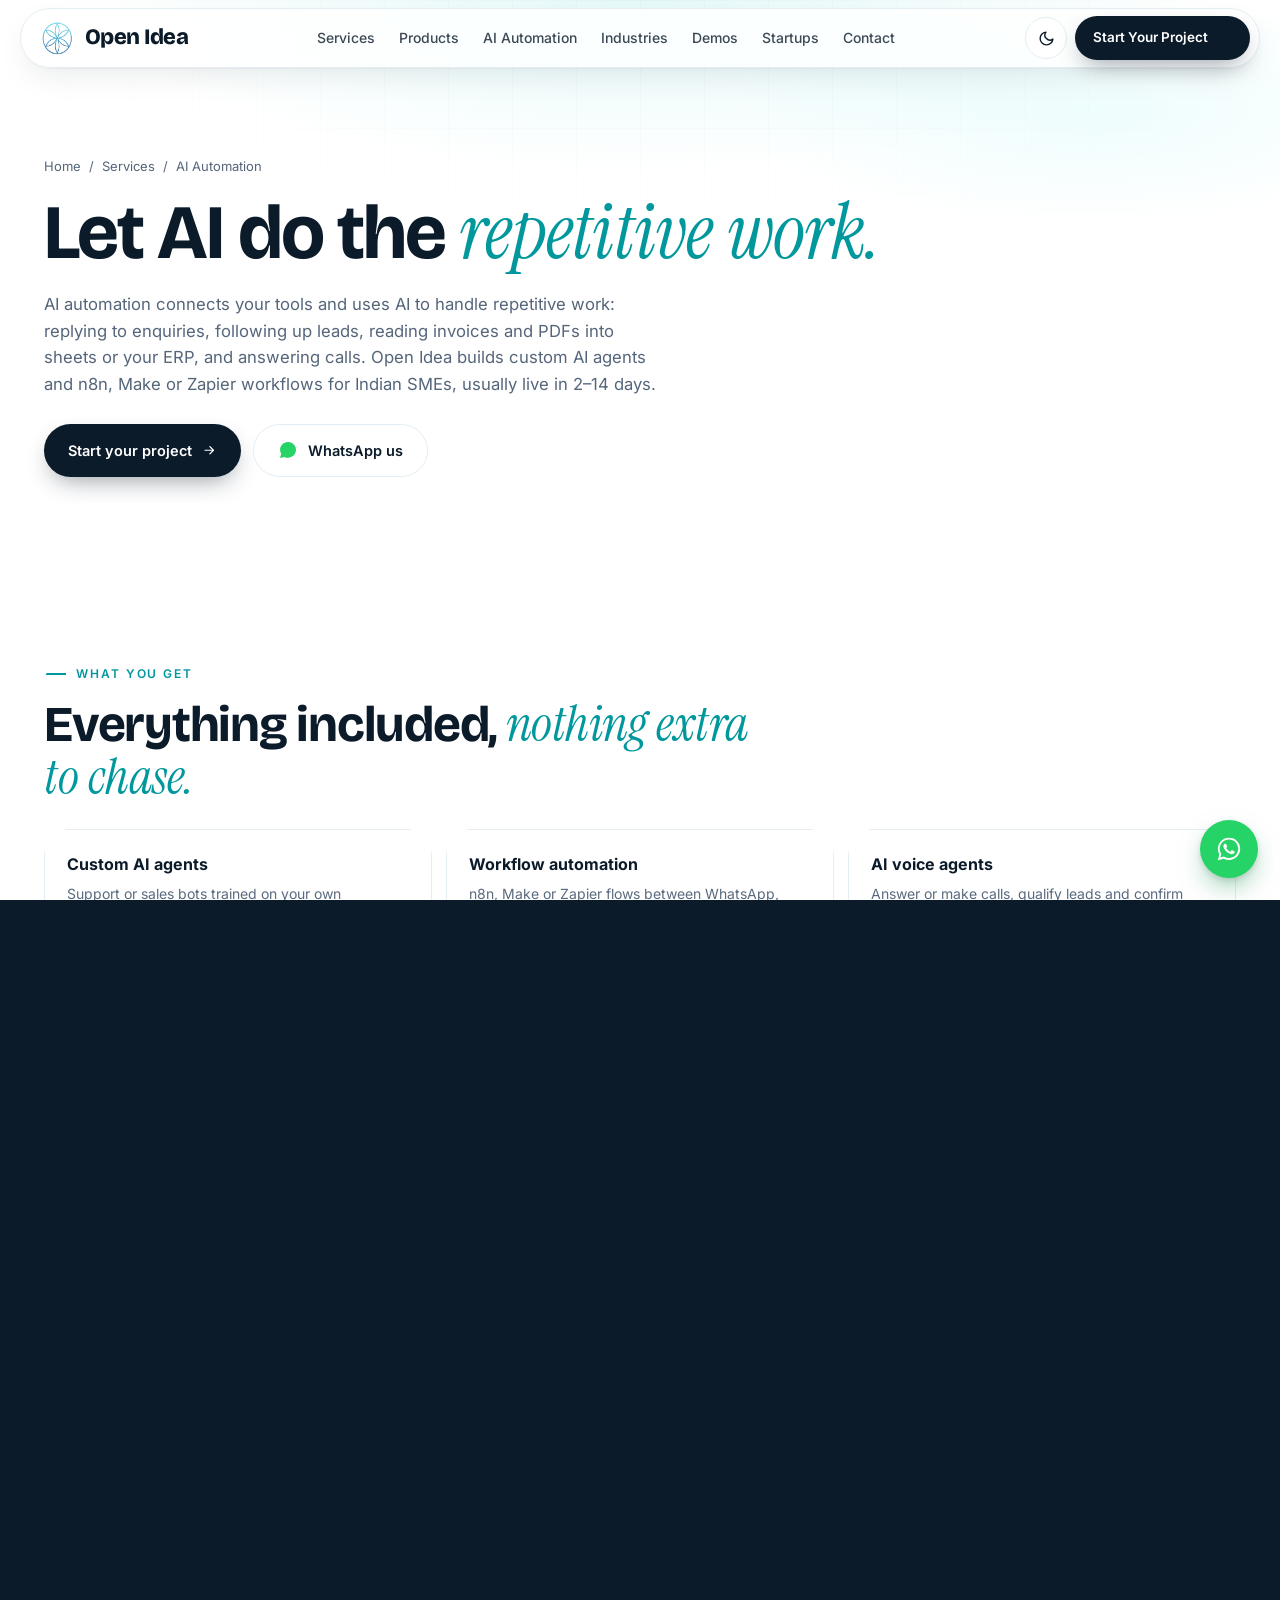
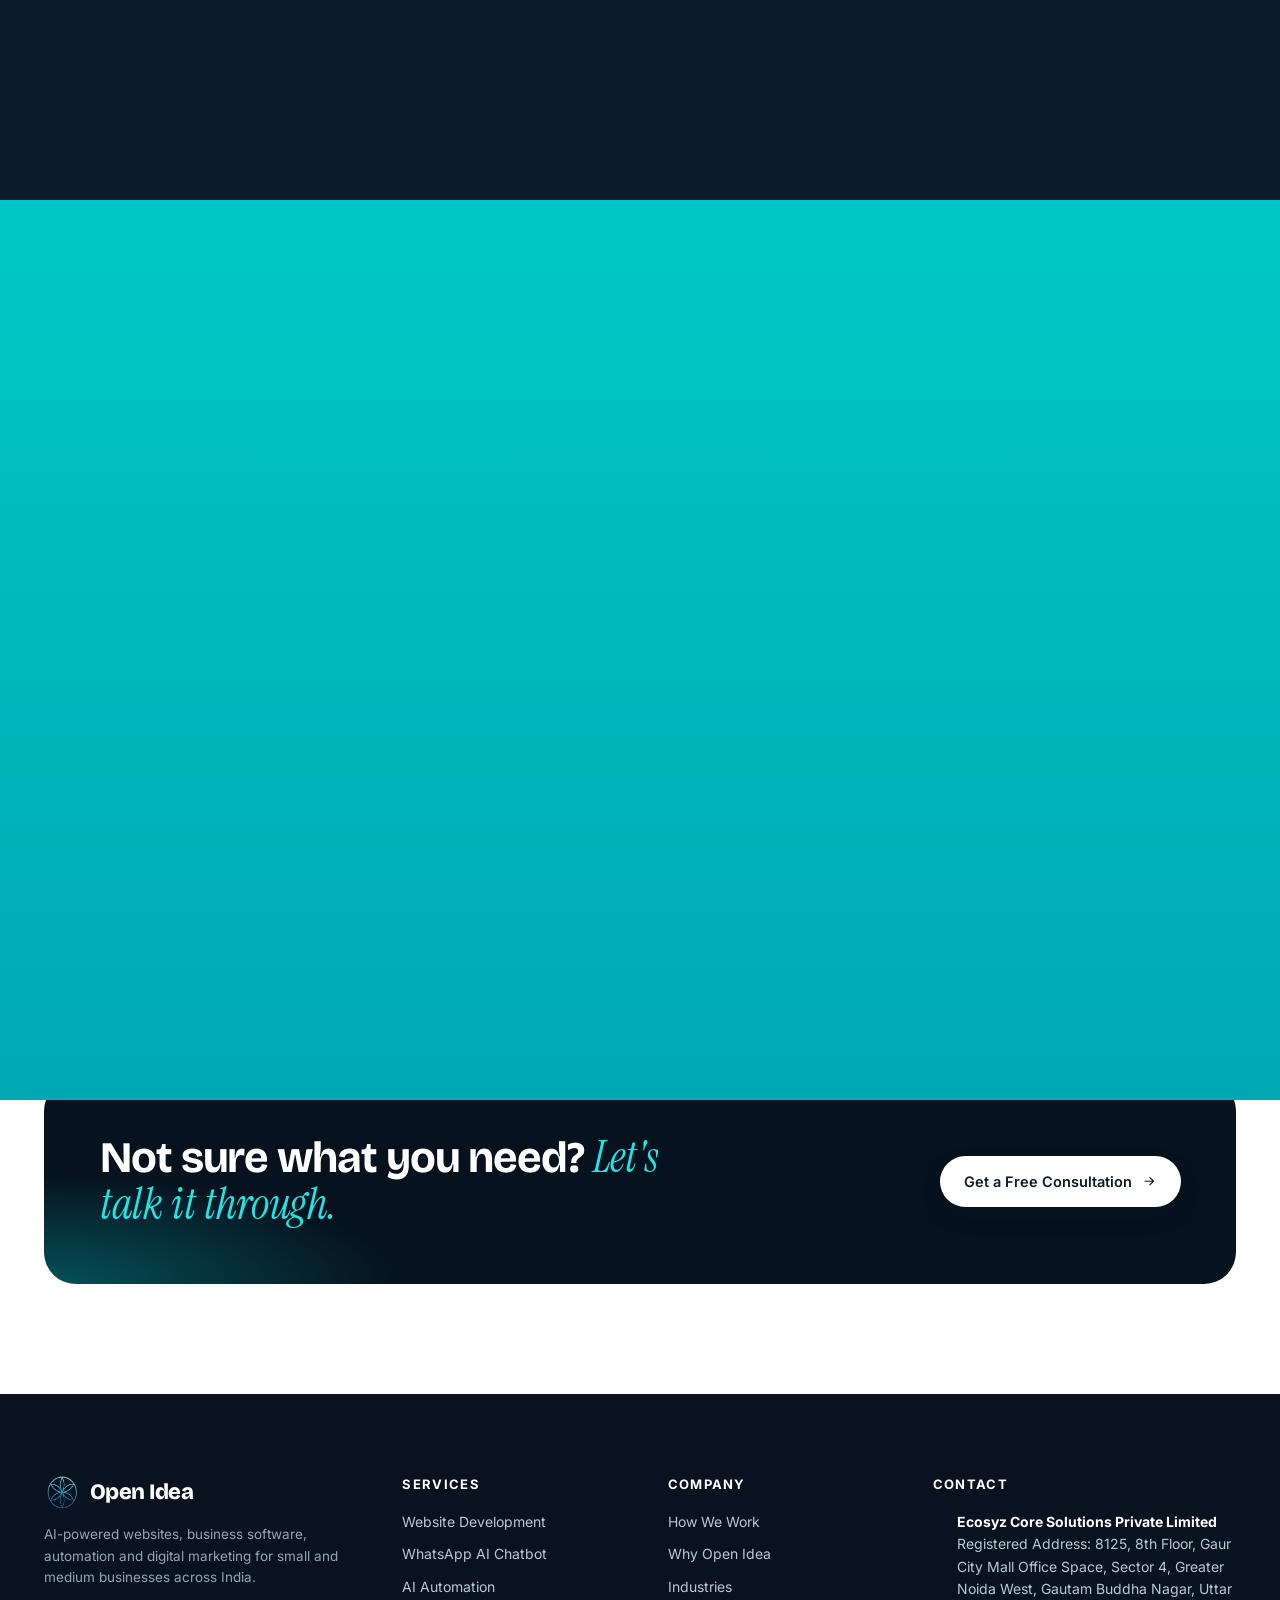
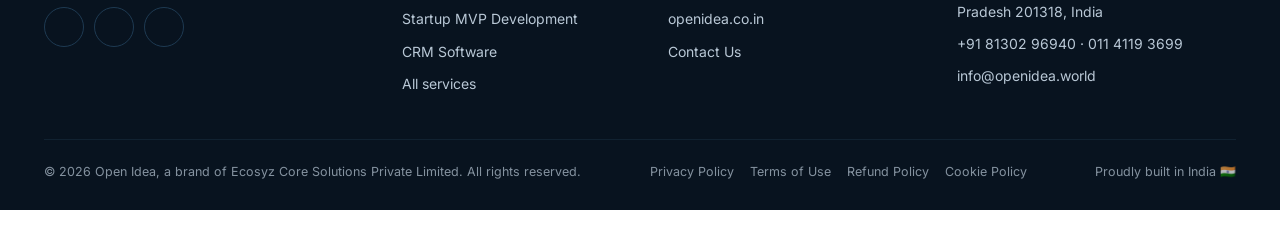
==== commit b9ec2aa7: "Add priceRange to schema and IndexNow key Co-Authored-By: Claude Opus 5.5 <noreply@anthropic.com> Cl" ====
--- a/ai-automation.html
+++ b/ai-automation.html
@@ -28,7 +28,7 @@
 <link rel="preload" href="fonts/bricolage-500-800.woff2" as="font" type="font/woff2" crossorigin>
 <link rel="preload" href="fonts/inter-400-700.woff2" as="font" type="font/woff2" crossorigin>
 <link rel="preload" href="fonts/instrument-serif-italic.woff2" as="font" type="font/woff2" crossorigin>
-<script type="application/ld+json">{"@context": "https://schema.org", "@graph": [{"@type": "ProfessionalService", "@id": "https://techpartner.openidea.co.in/#org", "name": "Open Idea", "alternateName": "Open Idea Tech Partner", "legalName": "Ecosyz Core Solutions Private Limited", "url": "https://techpartner.openidea.co.in/", "description": "Open Idea is a DPIIT-recognised, AIC-GBU incubated tech partner in Greater Noida West that builds websites, startup MVPs, business software, CRM, WhatsApp AI chatbots and AI automation for small and medium businesses and startups in India.", "email": "info@openidea.world", "telephone": "+91-8130296940", "image": "https://techpartner.openidea.co.in/img/og.jpg", "logo": "https://techpartner.openidea.co.in/img/logo.webp", "address": {"@type": "PostalAddress", "streetAddress": "8125, 8th Floor, Gaur City Mall Office Space, Sector 4", "addressLocality": "Greater Noida West", "addressRegion": "Uttar Pradesh", "postalCode": "201318", "addressCountry": "IN"}, "areaServed": [{"@type": "Country", "name": "India"}, {"@type": "City", "name": "Greater Noida"}, {"@type": "City", "name": "Noida"}, {"@type": "City", "name": "Delhi"}], "contactPoint": {"@type": "ContactPoint", "telephone": "+91-8130296940", "contactType": "sales", "availableLanguage": ["English", "Hindi"]}, "knowsAbout": ["Website development", "Startup MVP development", "WhatsApp Business API chatbots", "AI agents", "Workflow automation", "CRM software", "SEO", "Meta and Google Ads"], "hasOfferCatalog": {"@type": "OfferCatalog", "name": "Services", "itemListElement": [{"@type": "Offer", "itemOffered": {"@type": "Service", "name": "Website Development", "url": "https://techpartner.openidea.co.in/website-development.html"}}, {"@type": "Offer", "itemOffered": {"@type": "Service", "name": "WhatsApp AI Chatbot", "url": "https://techpartner.openidea.co.in/whatsapp-ai-chatbot.html"}}, {"@type": "Offer", "itemOffered": {"@type": "Service", "name": "AI Automation", "url": "https://techpartner.openidea.co.in/ai-automation.html"}}, {"@type": "Offer", "itemOffered": {"@type": "Service", "name": "Startup MVP Development", "url": "https://techpartner.openidea.co.in/mvp-development.html"}}, {"@type": "Offer", "itemOffered": {"@type": "Service", "name": "CRM Software for Small Business", "url": "https://techpartner.openidea.co.in/crm-software.html"}}, {"@type": "Offer", "itemOffered": {"@type": "Service", "name": "Digital Marketing & SEO", "url": "https://techpartner.openidea.co.in/services.html#marketing"}}, {"@type": "Offer", "itemOffered": {"@type": "Service", "name": "Branding & Design", "url": "https://techpartner.openidea.co.in/services.html#branding"}}]}, "sameAs": ["https://openidea.co.in", "https://www.linkedin.com/company/ecosyz/", "https://www.instagram.com/openidea.ai_platform/", "https://x.com/OpenIdeaOrg"]}, {"@type": "WebSite", "@id": "https://techpartner.openidea.co.in/#site", "url": "https://techpartner.openidea.co.in/", "name": "Open Idea Tech Partner", "publisher": {"@id": "https://techpartner.openidea.co.in/#org"}, "inLanguage": "en-IN"}]}</script>
+<script type="application/ld+json">{"@context": "https://schema.org", "@graph": [{"@type": "ProfessionalService", "@id": "https://techpartner.openidea.co.in/#org", "name": "Open Idea", "alternateName": "Open Idea Tech Partner", "legalName": "Ecosyz Core Solutions Private Limited", "url": "https://techpartner.openidea.co.in/", "description": "Open Idea is a DPIIT-recognised, AIC-GBU incubated tech partner in Greater Noida West that builds websites, startup MVPs, business software, CRM, WhatsApp AI chatbots and AI automation for small and medium businesses and startups in India.", "email": "info@openidea.world", "telephone": "+91-8130296940", "image": "https://techpartner.openidea.co.in/img/og.jpg", "logo": "https://techpartner.openidea.co.in/img/logo.webp", "address": {"@type": "PostalAddress", "streetAddress": "8125, 8th Floor, Gaur City Mall Office Space, Sector 4", "addressLocality": "Greater Noida West", "addressRegion": "Uttar Pradesh", "postalCode": "201318", "addressCountry": "IN"}, "areaServed": [{"@type": "Country", "name": "India"}, {"@type": "City", "name": "Greater Noida"}, {"@type": "City", "name": "Noida"}, {"@type": "City", "name": "Delhi"}], "contactPoint": {"@type": "ContactPoint", "telephone": "+91-8130296940", "contactType": "sales", "availableLanguage": ["English", "Hindi"]}, "knowsAbout": ["Website development", "Startup MVP development", "WhatsApp Business API chatbots", "AI agents", "Workflow automation", "CRM software", "SEO", "Meta and Google Ads"], "hasOfferCatalog": {"@type": "OfferCatalog", "name": "Services", "itemListElement": [{"@type": "Offer", "itemOffered": {"@type": "Service", "name": "Website Development", "url": "https://techpartner.openidea.co.in/website-development.html"}}, {"@type": "Offer", "itemOffered": {"@type": "Service", "name": "WhatsApp AI Chatbot", "url": "https://techpartner.openidea.co.in/whatsapp-ai-chatbot.html"}}, {"@type": "Offer", "itemOffered": {"@type": "Service", "name": "AI Automation", "url": "https://techpartner.openidea.co.in/ai-automation.html"}}, {"@type": "Offer", "itemOffered": {"@type": "Service", "name": "Startup MVP Development", "url": "https://techpartner.openidea.co.in/mvp-development.html"}}, {"@type": "Offer", "itemOffered": {"@type": "Service", "name": "CRM Software for Small Business", "url": "https://techpartner.openidea.co.in/crm-software.html"}}, {"@type": "Offer", "itemOffered": {"@type": "Service", "name": "Digital Marketing & SEO", "url": "https://techpartner.openidea.co.in/services.html#marketing"}}, {"@type": "Offer", "itemOffered": {"@type": "Service", "name": "Branding & Design", "url": "https://techpartner.openidea.co.in/services.html#branding"}}]}, "sameAs": ["https://openidea.co.in", "https://www.linkedin.com/company/ecosyz/", "https://www.instagram.com/openidea.ai_platform/", "https://x.com/OpenIdeaOrg"], "priceRange": "₹₹"}, {"@type": "WebSite", "@id": "https://techpartner.openidea.co.in/#site", "url": "https://techpartner.openidea.co.in/", "name": "Open Idea Tech Partner", "publisher": {"@id": "https://techpartner.openidea.co.in/#org"}, "inLanguage": "en-IN"}]}</script>
 <link rel="stylesheet" href="css/site.min.css?v=4cb7419a">
 </head>
 <body>
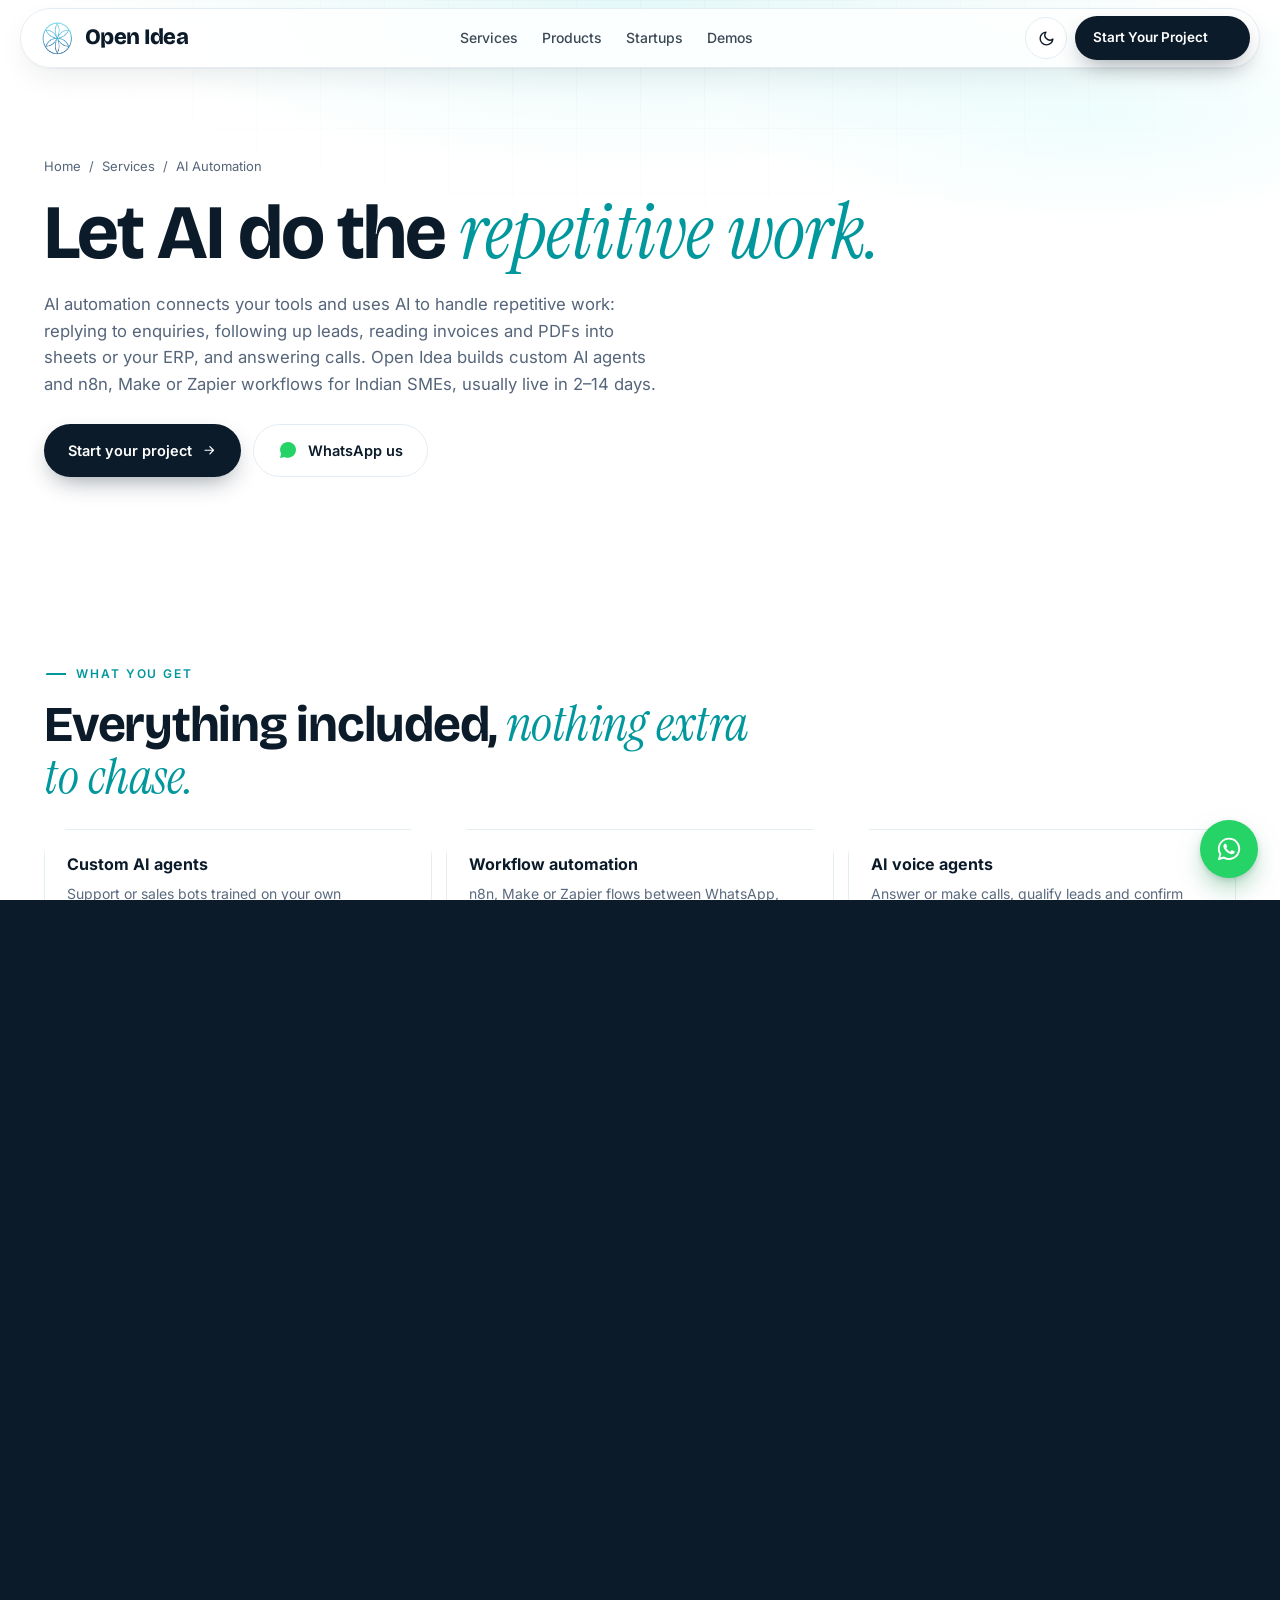
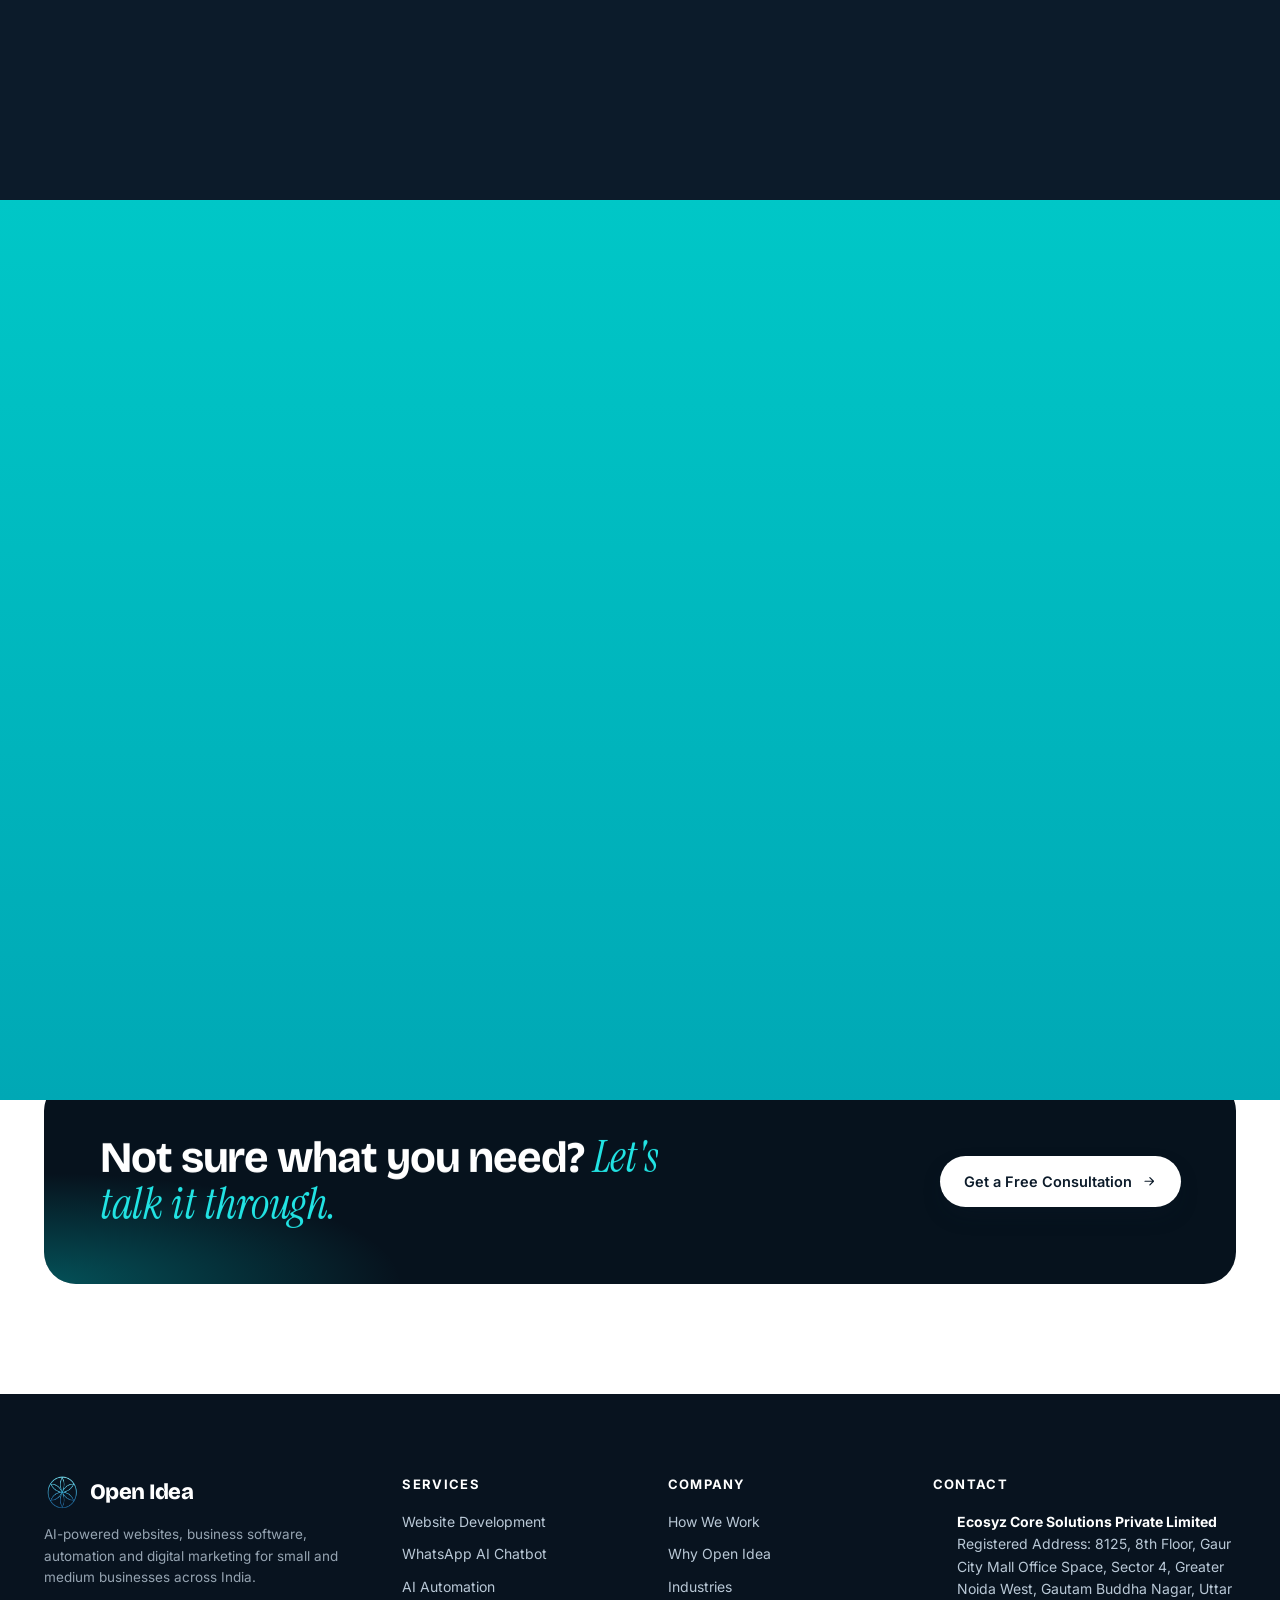
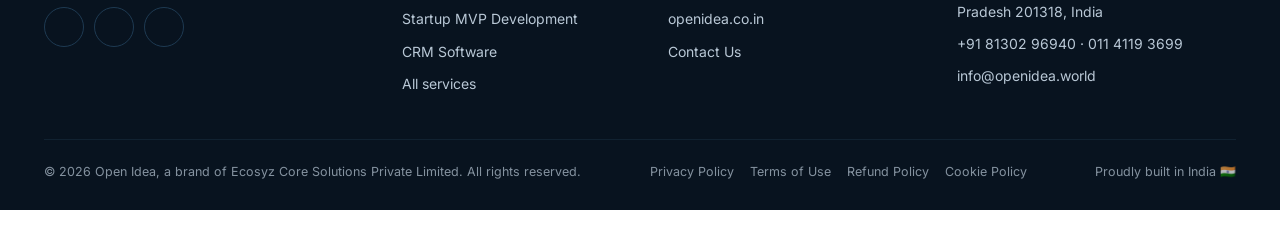
==== commit f8659d36: "Trim header nav, link home sections to service pages, shorter title Co-Authored-By: Claude Opus 5.5 " ====
--- a/ai-automation.html
+++ b/ai-automation.html
@@ -29,7 +29,7 @@
 <link rel="preload" href="fonts/inter-400-700.woff2" as="font" type="font/woff2" crossorigin>
 <link rel="preload" href="fonts/instrument-serif-italic.woff2" as="font" type="font/woff2" crossorigin>
 <script type="application/ld+json">{"@context": "https://schema.org", "@graph": [{"@type": "ProfessionalService", "@id": "https://techpartner.openidea.co.in/#org", "name": "Open Idea", "alternateName": "Open Idea Tech Partner", "legalName": "Ecosyz Core Solutions Private Limited", "url": "https://techpartner.openidea.co.in/", "description": "Open Idea is a DPIIT-recognised, AIC-GBU incubated tech partner in Greater Noida West that builds websites, startup MVPs, business software, CRM, WhatsApp AI chatbots and AI automation for small and medium businesses and startups in India.", "email": "info@openidea.world", "telephone": "+91-8130296940", "image": "https://techpartner.openidea.co.in/img/og.jpg", "logo": "https://techpartner.openidea.co.in/img/logo.webp", "address": {"@type": "PostalAddress", "streetAddress": "8125, 8th Floor, Gaur City Mall Office Space, Sector 4", "addressLocality": "Greater Noida West", "addressRegion": "Uttar Pradesh", "postalCode": "201318", "addressCountry": "IN"}, "areaServed": [{"@type": "Country", "name": "India"}, {"@type": "City", "name": "Greater Noida"}, {"@type": "City", "name": "Noida"}, {"@type": "City", "name": "Delhi"}], "contactPoint": {"@type": "ContactPoint", "telephone": "+91-8130296940", "contactType": "sales", "availableLanguage": ["English", "Hindi"]}, "knowsAbout": ["Website development", "Startup MVP development", "WhatsApp Business API chatbots", "AI agents", "Workflow automation", "CRM software", "SEO", "Meta and Google Ads"], "hasOfferCatalog": {"@type": "OfferCatalog", "name": "Services", "itemListElement": [{"@type": "Offer", "itemOffered": {"@type": "Service", "name": "Website Development", "url": "https://techpartner.openidea.co.in/website-development.html"}}, {"@type": "Offer", "itemOffered": {"@type": "Service", "name": "WhatsApp AI Chatbot", "url": "https://techpartner.openidea.co.in/whatsapp-ai-chatbot.html"}}, {"@type": "Offer", "itemOffered": {"@type": "Service", "name": "AI Automation", "url": "https://techpartner.openidea.co.in/ai-automation.html"}}, {"@type": "Offer", "itemOffered": {"@type": "Service", "name": "Startup MVP Development", "url": "https://techpartner.openidea.co.in/mvp-development.html"}}, {"@type": "Offer", "itemOffered": {"@type": "Service", "name": "CRM Software for Small Business", "url": "https://techpartner.openidea.co.in/crm-software.html"}}, {"@type": "Offer", "itemOffered": {"@type": "Service", "name": "Digital Marketing & SEO", "url": "https://techpartner.openidea.co.in/services.html#marketing"}}, {"@type": "Offer", "itemOffered": {"@type": "Service", "name": "Branding & Design", "url": "https://techpartner.openidea.co.in/services.html#branding"}}]}, "sameAs": ["https://openidea.co.in", "https://www.linkedin.com/company/ecosyz/", "https://www.instagram.com/openidea.ai_platform/", "https://x.com/OpenIdeaOrg"], "priceRange": "₹₹"}, {"@type": "WebSite", "@id": "https://techpartner.openidea.co.in/#site", "url": "https://techpartner.openidea.co.in/", "name": "Open Idea Tech Partner", "publisher": {"@id": "https://techpartner.openidea.co.in/#org"}, "inLanguage": "en-IN"}]}</script>
-<link rel="stylesheet" href="css/site.min.css?v=4cb7419a">
+<link rel="stylesheet" href="css/site.min.css?v=b023d114">
 </head>
 <body>
 <svg width="0" height="0" style="position:absolute" aria-hidden="true">
@@ -79,8 +79,7 @@
  <div class="wrap nav">
   <a href="index.html#home" class="logo" aria-label="Open Idea home"><img src="img/logo.webp" alt="Open Idea logo" width="36" height="36">Open Idea</a>
   <nav class="menu" aria-label="Main">
-   <a href="services.html">Services</a><a href="products.html">Products</a><a href="index.html#automation">AI Automation</a>
-   <a href="index.html#industries">Industries</a><a href="index.html#demos">Demos</a><a href="index.html#startups">Startups</a><a href="index.html#process">Process</a><a href="index.html#contact">Contact</a>
+   <a href="services.html">Services</a><a href="products.html">Products</a><a href="index.html#startups">Startups</a><a href="index.html#demos">Demos</a>
   </nav>
   <div class="nav-r">
    <button class="tbtn" id="theme" aria-label="Switch light or dark theme"><svg class="i"><use href="index.html#moon"/></svg></button>
--- a/css/site.min.css
+++ b/css/site.min.css
@@ -1 +1 @@
-@font-face{font-family:Bricolage Grotesque;src:url(../fonts/bricolage-500-800.woff2) format("woff2");font-weight:500 800;font-style:normal;font-display:swap}@font-face{font-family:Inter;src:url(../fonts/inter-400-700.woff2) format("woff2");font-weight:400 700;font-style:normal;font-display:swap}@font-face{font-family:"Instrument Serif";src:url(../fonts/instrument-serif-italic.woff2) format("woff2");font-weight:400;font-style:italic;font-display:swap}:root{--primary:#00C7C7;--primary-d:#00979D;--accent:#22E3E3;--navy:#0C1B2A;--bg:#ffffff;--bg-soft:#F4F9FB;--card:#ffffff;--text:#0C1B2A;--muted:#5A6A7E;--border:#E4EDF2;--shadow:0 1px 2px rgba(12,27,42,.04),0 12px 32px -8px rgba(12,27,42,.1);--shadow-lg:0 30px 60px -20px rgba(0,120,130,.28);--foot:#08131F;--hdr:76px;--r:20px;--ease:cubic-bezier(.2,.8,.2,1);--ease-out:cubic-bezier(.16,1,.3,1);--ease-io:cubic-bezier(.77,0,.18,1);--display:"Bricolage Grotesque",Inter,system-ui,sans-serif;--serif:"Instrument Serif",Georgia,serif}:root[data-theme=dark]{--bg:#08131F;--bg-soft:#0B1A29;--card:#0F2233;--text:#E6EDF5;--muted:#93A8BB;--border:#1A3247;--shadow:0 1px 2px rgba(0,0,0,.2),0 14px 34px -10px rgba(0,0,0,.5);--foot:#050D16}*{box-sizing:border-box;margin:0;padding:0}html{scroll-behavior:smooth;scroll-padding-top:var(--hdr)}body{font-family:Inter,system-ui,-apple-system,sans-serif;background:var(--bg);color:var(--text);line-height:1.6;overflow-x:hidden;-webkit-font-smoothing:antialiased}a{color:inherit;text-decoration:none}img,video{max-width:100%;display:block}svg.i{width:1em;height:1em;stroke:currentColor;fill:none;stroke-width:2;stroke-linecap:round;stroke-linejoin:round;flex:none}.wrap{max-width:1240px;margin:0 auto;padding:0 24px}section{padding:110px 0;position:relative}h1,h2,h3{font-family:var(--display);letter-spacing:-.025em}em,.ser{font-family:var(--serif);font-style:italic;font-weight:400;letter-spacing:-.01em}.sec-head{text-align:center;max-width:720px;margin:0 auto 48px}.sec-head h2{font-size:clamp(30px,4vw,50px);font-weight:700;line-height:1.05}.sec-head h2 em{color:var(--primary-d)}.sec-head p{color:var(--muted);font-size:16px;margin-top:14px}.eyebrow{display:inline-flex;align-items:center;gap:10px;font-size:12px;font-weight:600;letter-spacing:.16em;text-transform:uppercase;color:var(--primary-d);margin-bottom:14px}.eyebrow:before{content:"";width:22px;height:1.5px;background:currentColor;transform-origin:left;transition:transform 1s .2s var(--ease-out)}.rv:not(.in) .eyebrow:before,.eyebrow.rv:not(.in):before{transform:scaleX(0)}.btn{position:relative;display:inline-flex;align-items:center;justify-content:center;gap:10px;padding:14px 24px;border-radius:999px;font-weight:600;font-size:14.5px;cursor:pointer;border:0;font-family:inherit;overflow:hidden;isolation:isolate;transition:transform .4s var(--ease-out),box-shadow .4s,color .4s}.btn svg{transition:transform .4s var(--ease-out)}.btn:hover svg{transform:translate(4px)}.btn-p{background:var(--navy);color:#fff;box-shadow:0 10px 24px -8px #0c1b2a73}.btn-p:before{content:"";position:absolute;inset:0;z-index:-1;background:linear-gradient(100deg,var(--primary),#00A8B5);transform:translateY(101%);transition:transform .5s var(--ease-out)}.btn-p:hover:before{transform:none}.btn-p:hover{box-shadow:0 14px 30px -8px #00c7c78c}.btn-o{background:#ffffffb3;color:var(--text);border:1px solid var(--border);backdrop-filter:blur(8px)}.btn-o:hover{border-color:var(--primary)}.btn-o .dot{width:22px;height:22px;border-radius:50%;background:var(--primary);color:#fff;display:grid;place-items:center;font-size:10px}.intro{position:fixed;inset:0;z-index:200;background:#fff;display:grid;place-items:center;pointer-events:none;animation:curtain 1s 1s var(--ease-io) forwards}.intro img{width:64px;height:64px;animation:logoPop 1s var(--ease-out) both}.intro span{position:absolute;bottom:0;left:0;height:3px;background:var(--primary);animation:load 1s var(--ease-io) forwards}@keyframes curtain{to{clip-path:inset(0 0 100% 0)}}@keyframes logoPop{0%{opacity:0;transform:scale(.6) rotate(-20deg)}to{opacity:1;transform:none}}@keyframes load{0%{width:0}to{width:100%}}.intro{clip-path:inset(0 0 0 0)}.progress{position:fixed;top:0;left:0;right:0;height:3px;z-index:90;background:linear-gradient(90deg,var(--primary),var(--accent));transform-origin:left;transform:scaleX(0)}header{position:fixed;inset:0 0 auto;z-index:60;height:var(--hdr);display:flex;align-items:center;transition:transform .5s var(--ease-out)}header.hide{transform:translateY(-110%)}.nav{display:flex;align-items:center;justify-content:space-between;gap:16px;width:100%;height:60px;border-radius:999px;padding:0 10px 0 18px;border:1px solid transparent;transition:background .4s,border-color .4s,box-shadow .4s,max-width .6s var(--ease-out)}header.solid .nav{background:color-mix(in srgb,var(--bg) 82%,transparent);backdrop-filter:blur(18px) saturate(1.4);border-color:var(--border);box-shadow:var(--shadow);max-width:1120px}.logo{display:flex;align-items:center;gap:10px;font-family:var(--display);font-weight:800;font-size:22px;letter-spacing:-.03em}.logo img{width:36px;height:36px}.menu{display:flex;gap:4px;font-size:14px;font-weight:500;position:relative}.menu a{padding:8px 14px;border-radius:999px;opacity:.8;transition:opacity .2s,background .3s,color .3s}.menu a:hover{opacity:1;background:color-mix(in srgb,var(--primary) 12%,transparent)}.menu a.on{opacity:1;color:var(--primary-d);background:color-mix(in srgb,var(--primary) 12%,transparent)}.nav-r{display:flex;align-items:center;gap:8px}.nav-r .btn{padding:11px 18px;font-size:13.5px}.tbtn{width:42px;height:42px;border-radius:50%;border:1px solid var(--border);background:var(--card);color:var(--text);display:grid;place-items:center;cursor:pointer;font-size:17px;transition:transform .5s var(--ease-out)}.tbtn:hover{transform:rotate(25deg) scale(1.05)}.hero{min-height:100vh;min-height:100svh;display:flex;flex-direction:column;background:#fff;overflow:hidden;padding:0}.hero-media{position:absolute;left:0;right:0;bottom:0;height:64%;z-index:0;pointer-events:none;-webkit-mask-image:linear-gradient(180deg,transparent 0,#000 30%);mask-image:linear-gradient(180deg,transparent 0,#000 30%)}.hero-media .slide{position:absolute;inset:0;width:100%;height:100%;object-fit:cover;object-position:center 72%;opacity:0;transform:scale(1.06);transition:opacity 1.4s var(--ease),transform 8s linear}.hero-media .slide.on{opacity:1;transform:scale(1)}.hero-media:after{content:"";position:absolute;inset:auto 0 0;height:30%;background:linear-gradient(0deg,rgba(255,255,255,.85),transparent)}.hero-glow{position:absolute;inset:0;z-index:0;pointer-events:none;background:radial-gradient(60% 45% at 50% 0%,rgba(0,199,199,.1),transparent 70%),radial-gradient(40% 30% at 85% 20%,rgba(34,227,227,.08),transparent 70%)}.hero-grid{position:absolute;inset:0;z-index:0;pointer-events:none;opacity:.5;background-image:linear-gradient(rgba(12,27,42,.05) 1px,transparent 1px),linear-gradient(90deg,rgba(12,27,42,.05) 1px,transparent 1px);background-size:64px 64px;-webkit-mask-image:radial-gradient(70% 50% at 50% 10%,#000,transparent 75%);mask-image:radial-gradient(70% 50% at 50% 10%,#000,transparent 75%)}.hero-main{position:relative;z-index:2;flex:1;display:flex;justify-content:center;padding:calc(var(--hdr) + 44px) 0 0}.hero-copy{text-align:center;max-width:900px;display:flex;flex-direction:column;align-items:center;will-change:transform,opacity}.badge{display:inline-flex;align-items:center;gap:10px;padding:6px 14px 6px 6px;border-radius:999px;background:#fffc;border:1px solid var(--border);font-size:13px;font-weight:500;color:var(--muted);backdrop-filter:blur(8px);box-shadow:var(--shadow)}.badge b{background:var(--navy);color:#fff;font-size:11px;font-weight:600;padding:3px 9px;border-radius:999px;letter-spacing:.02em}.hero h1{font-size:clamp(40px,6.4vw,92px);line-height:.98;font-weight:700;margin:22px 0 20px}.hero h1 em{color:var(--primary-d);font-size:1.08em}.hero h1 .w{display:inline-block;overflow:hidden;vertical-align:bottom;padding:0 .02em .08em}.hero h1 .w>span{display:inline-block;transform:translateY(110%)}.hero .lead{color:var(--muted);font-size:clamp(15.5px,1.25vw,18px);max-width:580px;margin-bottom:30px}.ctas{display:flex;gap:12px;flex-wrap:wrap;justify-content:center}.ready .hero h1 .w>span{animation:wordUp 1.1s var(--ease-out) forwards;animation-delay:calc(1.6s + var(--i) * 70ms)}.hero .fx{opacity:0;transform:translateY(22px);filter:blur(6px)}.ready .hero .fx{animation:fxIn 1s var(--ease-out) forwards;animation-delay:var(--d)}.hero-media{animation:mediaIn 1.6s .3s var(--ease-out) both}@keyframes wordUp{to{transform:none}}@keyframes fxIn{to{opacity:1;transform:none;filter:none}}@keyframes mediaIn{0%{opacity:0;transform:translateY(40px) scale(1.04)}to{opacity:1;transform:none}}.stats{position:relative;z-index:2;margin:0 auto 22px;width:min(1000px,calc(100% - 32px))}.stats-in{display:grid;grid-template-columns:repeat(4,1fr);border-radius:22px;background:#ffffffb8;backdrop-filter:blur(16px) saturate(1.3);border:1px solid rgba(255,255,255,.9);box-shadow:0 20px 50px -20px #0c1b2a40}.stat{display:flex;align-items:center;gap:12px;justify-content:center;padding:18px 12px;position:relative}.stat+.stat:before{content:"";position:absolute;left:0;top:22%;bottom:22%;width:1px;background:var(--border)}.stat svg{font-size:22px;color:var(--primary-d)}.stat b{font-family:var(--display);font-size:26px;font-weight:700;display:block;line-height:1.1;font-variant-numeric:tabular-nums}.stat span{font-size:12px;color:var(--muted)}.scroll-cue{position:absolute;left:50%;bottom:118px;z-index:2;width:24px;height:38px;margin-left:-12px;border:1.5px solid rgba(12,27,42,.25);border-radius:14px;display:none}.scroll-cue:after{content:"";position:absolute;left:50%;top:7px;width:3px;height:7px;margin-left:-1.5px;border-radius:2px;background:var(--navy);animation:cue 1.8s infinite}@keyframes cue{0%{opacity:0;transform:translateY(-3px)}40%{opacity:1}to{opacity:0;transform:translateY(10px)}}.marquee{padding:22px 0;border-block:1px solid var(--border);overflow:hidden;background:var(--bg)}.marquee .track{display:flex;gap:48px;width:max-content;animation:mq 40s linear infinite}.marquee:hover .track{animation-play-state:paused}.marquee span{display:inline-flex;align-items:center;gap:48px;font-family:var(--display);font-size:clamp(20px,2.4vw,30px);font-weight:600;color:var(--muted);white-space:nowrap}.marquee span:after{content:"\2726";color:var(--primary);font-size:.6em}.marquee span:nth-child(2n){font-family:var(--serif);font-style:italic;font-weight:400;color:var(--text)}@keyframes mq{to{transform:translate(-50%)}}.rail{display:grid;gap:20px}.r6{grid-template-columns:repeat(3,1fr)}.r4{grid-template-columns:repeat(4,1fr)}.r8{grid-template-columns:repeat(8,1fr)}.r3{grid-template-columns:repeat(3,1fr)}.card{--mx:50%;--my:50%;position:relative;background:var(--card);border:1px solid var(--border);border-radius:var(--r);overflow:hidden;box-shadow:var(--shadow);display:flex;flex-direction:column;transition:transform .6s var(--ease-out),border-color .4s,box-shadow .6s var(--ease-out)}.card:after{content:"";position:absolute;inset:0;pointer-events:none;opacity:0;transition:opacity .4s;background:radial-gradient(380px circle at var(--mx) var(--my),rgba(0,199,199,.13),transparent 45%)}.card:hover{transform:translateY(-8px);border-color:color-mix(in srgb,var(--primary) 50%,var(--border));box-shadow:var(--shadow-lg)}.card:hover:after{opacity:1}.thumb{aspect-ratio:16/10;overflow:hidden;background:var(--bg-soft);margin:8px 8px 0;border-radius:14px}.thumb img{width:100%;height:100%;object-fit:cover;transition:transform 1.2s var(--ease-out)}.card:hover .thumb img{transform:scale(1.08)}.card .body{padding:18px 20px 20px;flex:1;display:flex;flex-direction:column}.card h3{font-size:19px;font-weight:700;line-height:1.25;margin-bottom:8px}.card p{font-size:14px;color:var(--muted);flex:1}.go{align-self:flex-start;margin-top:16px;display:inline-flex;align-items:center;gap:8px;font-size:13px;font-weight:600;color:var(--primary-d)}.go svg{transition:transform .4s var(--ease-out)}.card:hover .go svg{transform:translate(5px)}.go:before{content:"Learn more"}.tag{display:inline-block;font-size:11px;font-weight:600;color:var(--primary-d);background:color-mix(in srgb,var(--primary) 12%,transparent);padding:4px 10px;border-radius:999px;margin-bottom:10px;align-self:flex-start}.num{position:absolute;top:20px;right:20px;z-index:2;font-family:var(--display);font-size:12px;font-weight:700;color:#fff;background:#0c1b2a8c;backdrop-filter:blur(6px);padding:4px 10px;border-radius:999px}.alt{background:var(--bg-soft)}.duo{display:grid;grid-template-columns:1.1fr 1fr;gap:64px;align-items:center}.duo-media{border-radius:28px;overflow:hidden;box-shadow:var(--shadow-lg);aspect-ratio:16/10;background:#1a1410}.duo-media img{width:100%;height:100%;object-fit:cover}.duo h2{font-size:clamp(30px,3.6vw,48px);font-weight:700;margin-bottom:16px;line-height:1.05}.duo h2 .ser{color:var(--primary-d)}.duo p{color:var(--muted);margin-bottom:28px;font-size:16px}.pills{display:grid;grid-template-columns:repeat(3,1fr);gap:12px}.pill{border:1px solid var(--border);background:var(--card);border-radius:18px;padding:16px;display:flex;flex-direction:column;gap:10px;font-size:13px;transition:transform .5s var(--ease-out),border-color .3s,box-shadow .5s}.pill:hover{transform:translateY(-4px);border-color:var(--primary);box-shadow:var(--shadow)}.pill svg{font-size:22px;color:var(--primary-d);padding:8px;width:40px;height:40px;border-radius:12px;background:color-mix(in srgb,var(--primary) 12%,transparent)}.pill b{display:block;font-family:var(--display);font-size:16px}.pill span{color:var(--muted);font-size:12.5px}.auto-box{position:relative;border-radius:32px;overflow:hidden;display:grid;grid-template-columns:1fr 1.15fr;gap:0;background:#06121d;color:#fff;isolation:isolate}.auto-box:before{content:"";position:absolute;inset:0;z-index:-1;background:radial-gradient(60% 80% at 0% 100%,rgba(0,199,199,.35),transparent 60%),radial-gradient(50% 60% at 100% 0%,rgba(34,227,227,.18),transparent 60%)}.auto-box:after{content:"";position:absolute;inset:0;z-index:-1;opacity:.35;background-image:linear-gradient(rgba(255,255,255,.06) 1px,transparent 1px),linear-gradient(90deg,rgba(255,255,255,.06) 1px,transparent 1px);background-size:48px 48px;-webkit-mask-image:linear-gradient(90deg,#000,transparent 70%);mask-image:linear-gradient(90deg,#000,transparent 70%)}.auto-txt{padding:56px 48px}.auto-txt .eyebrow{color:#7ee8e8}.auto-txt h2{font-size:clamp(30px,3.6vw,50px);line-height:1.02;margin-bottom:16px;font-weight:700}.auto-txt h2 em{color:var(--accent)}.auto-txt p{font-size:15.5px;opacity:.75;margin-bottom:28px;max-width:420px}.auto-txt .btn-p:hover{color:#fff}.auto-list{list-style:none;padding:40px;display:grid;grid-template-columns:1fr 1fr;gap:12px;align-content:center}.auto-list li{display:flex;gap:12px;align-items:center;font-size:14.5px;font-weight:500;padding:16px 18px;border-radius:16px;background:#ffffff0a;border:1px solid rgba(255,255,255,.08);transition:background .4s,border-color .4s,transform .5s var(--ease-out)}.auto-list li:hover{background:#00c7c71f;border-color:#22e3e366;transform:translate(4px)}.auto-list li:last-child{grid-column:1/-1}.auto-list svg{color:var(--accent);font-size:18px}.auto-art{position:absolute;right:-6%;bottom:-10%;width:52%;opacity:.12;z-index:-1;pointer-events:none}.ind{text-align:center;font-size:13.5px;font-weight:600;transition:transform .5s var(--ease-out)}.ind:hover{transform:translateY(-6px)}.ind .ph{aspect-ratio:3/4;border-radius:20px;overflow:hidden;margin-bottom:12px;box-shadow:var(--shadow);position:relative}.ind .ph:after{content:"";position:absolute;inset:0;background:linear-gradient(0deg,rgba(0,151,157,.45),transparent 55%);opacity:0;transition:opacity .5s}.ind:hover .ph:after{opacity:1}.ind .ph img{width:100%;height:100%;object-fit:cover;transition:transform 1.2s var(--ease-out)}.ind:hover .ph img{transform:scale(1.1)}.split{display:grid;grid-template-columns:1fr 1fr;gap:64px;align-items:center}.split-media{border-radius:28px;overflow:hidden;box-shadow:var(--shadow-lg);aspect-ratio:4/5;position:sticky;top:110px}.split-media img{width:100%;height:100%;object-fit:cover}.steps{list-style:none;display:grid;gap:0;position:relative}.steps:before{content:"";position:absolute;left:23px;top:24px;bottom:24px;width:2px;background:var(--border)}.steps:after{content:"";position:absolute;left:23px;top:24px;width:2px;height:calc((100% - 48px) * var(--p,0));background:linear-gradient(var(--primary),var(--accent));transition:height .2s linear}.step{display:flex;gap:20px;align-items:flex-start;padding:16px 0;position:relative;z-index:1}.step .n{flex:none;width:48px;height:48px;border-radius:50%;background:var(--card);border:2px solid var(--border);color:var(--muted);display:grid;place-items:center;font-family:var(--display);font-weight:700;transition:background .5s,color .5s,border-color .5s,box-shadow .5s}.step.lit .n{background:var(--primary);border-color:var(--primary);color:#fff;box-shadow:0 0 0 8px color-mix(in srgb,var(--primary) 15%,transparent)}.step h3{font-size:20px;margin:10px 0 4px}.step p{font-size:14.5px;color:var(--muted)}.why-grid{display:grid;grid-template-columns:repeat(2,1fr);gap:14px}.why{background:var(--card);border:1px solid var(--border);border-radius:20px;padding:22px;transition:transform .5s var(--ease-out),border-color .3s,box-shadow .5s}.why:hover{transform:translateY(-5px);border-color:var(--primary);box-shadow:var(--shadow)}.why svg{font-size:22px;color:var(--primary-d);margin-bottom:14px;padding:10px;width:44px;height:44px;border-radius:12px;background:color-mix(in srgb,var(--primary) 12%,transparent)}.why h3{font-size:17px;margin-bottom:4px}.why p{font-size:14px;color:var(--muted)}.test{display:flex;flex-direction:column;gap:18px;background:var(--card);border:1px solid var(--border);border-radius:24px;padding:28px;box-shadow:var(--shadow);transition:transform .5s var(--ease-out)}.test:hover{transform:translateY(-6px) rotate(-.4deg)}.test q{font-family:var(--serif);font-style:italic;font-size:22px;line-height:1.3;quotes:"\201c" "\201d"}.who{display:flex;gap:12px;align-items:center;margin-top:auto;padding-top:16px;border-top:1px solid var(--border)}.ava{width:44px;height:44px;border-radius:50%;flex:none;display:grid;place-items:center;font-weight:700;color:#fff}.who b{font-size:14px;display:block}.who small{font-size:12.5px;color:var(--muted)}.stars{color:#f5b301;letter-spacing:3px}.inq{display:grid;grid-template-columns:.9fr 1.1fr;gap:28px;align-items:stretch}.inq-info{position:relative;overflow:hidden;background:#06121d;color:#fff;border-radius:28px;padding:40px;display:flex;flex-direction:column;gap:20px;isolation:isolate}.inq-info:before{content:"";position:absolute;inset:0;z-index:-1;background:radial-gradient(70% 60% at 100% 100%,rgba(0,199,199,.4),transparent 60%)}.inq-info h2{font-size:clamp(28px,3vw,42px);line-height:1.05;font-weight:700}.inq-info h2 em{color:var(--accent)}.inq-info p{opacity:.78;font-size:15px}.ci{display:flex;gap:14px;align-items:flex-start;font-size:14.5px}.ci svg{font-size:18px;color:#7ee8e8;margin-top:3px}.ci a{text-decoration:underline;text-decoration-color:#ffffff4d;text-underline-offset:4px;transition:text-decoration-color .3s}.ci a:hover{text-decoration-color:var(--accent)}form.card{padding:36px;gap:16px;display:grid;grid-template-columns:1fr 1fr;border-radius:28px}form.card:after{display:none}form.card:hover{transform:none}form .full{grid-column:1/-1}label{font-size:13px;font-weight:600;display:grid;gap:8px}input,select,textarea{font:inherit;font-size:14.5px;padding:13px 16px;border-radius:14px;border:1.5px solid var(--border);background:var(--bg);color:var(--text);transition:border-color .3s,box-shadow .3s;width:100%}input:focus,select:focus,textarea:focus{outline:0;border-color:var(--primary);box-shadow:0 0 0 4px color-mix(in srgb,var(--primary) 18%,transparent)}textarea{min-height:120px;resize:vertical}.form-note{font-size:12.5px;color:var(--muted)}footer{background:var(--foot);color:#b9c8d6;padding:80px 0 28px;font-size:14px;overflow:hidden}.f-big{font-family:var(--display);font-weight:800;font-size:clamp(56px,13vw,200px);line-height:.85;letter-spacing:-.05em;color:transparent;-webkit-text-stroke:1px rgba(126,232,232,.25);margin-bottom:56px;white-space:nowrap}.f-big em{-webkit-text-stroke:0;color:#22e3e3d9;font-weight:400}.f-grid{display:grid;grid-template-columns:1.4fr 1fr 1fr 1.3fr;gap:32px}footer h4{color:#fff;font-size:13px;margin-bottom:16px;letter-spacing:.1em;text-transform:uppercase;font-family:Inter,sans-serif}footer ul{list-style:none;display:grid;gap:10px}footer a{transition:color .3s}footer a:hover{color:var(--accent)}.f-brand .logo{color:#fff;margin-bottom:14px}.f-brand p{font-size:13.5px;opacity:.8;max-width:300px}.soc{display:flex;gap:10px;margin-top:18px}.soc a{width:40px;height:40px;border-radius:50%;border:1px solid #1E3A52;display:grid;place-items:center;transition:background .4s,border-color .4s,color .4s,transform .4s var(--ease-out)}.soc a:hover{background:var(--primary);border-color:var(--primary);color:#fff;transform:translateY(-3px)}.f-contact li{display:flex;gap:10px}.f-contact svg{color:var(--accent);margin-top:4px}.f-bot{border-top:1px solid #16293A;margin-top:44px;padding-top:22px;display:flex;justify-content:space-between;flex-wrap:wrap;gap:10px;font-size:12.5px;opacity:.7}.rv{opacity:0;transition:opacity 1s var(--ease-out),transform 1.1s var(--ease-out),clip-path 1.3s var(--ease-io),filter 1s var(--ease-out)}.rv,.rv[data-rv=up]{transform:translateY(40px)}.rv[data-rv=left]{transform:translate(-50px)}.rv[data-rv=right]{transform:translate(50px)}.rv[data-rv=scale]{transform:scale(.92);filter:blur(8px)}.rv[data-rv=wipe]{opacity:1;transform:none;clip-path:inset(0 0 100% 0 round 28px)}.rv[data-rv=wipe] img{transform:scale(1.25);transition:transform 1.8s var(--ease-out)}.rv.in{opacity:1;transform:none;filter:none;clip-path:inset(0 0 0 0 round 28px)}.rv.in[data-rv=wipe] img{transform:scale(1)}.split-head h2 .ln{display:block;overflow:hidden}.sec-head.rv h2,.auto-txt h2,.duo h2{transition:clip-path 1.2s .1s var(--ease-io)}::view-transition-old(root),::view-transition-new(root){animation:none;mix-blend-mode:normal}::view-transition-new(root){animation:vtIn .8s var(--ease-io)}@keyframes vtIn{0%{clip-path:circle(0 at var(--vx) var(--vy))}to{clip-path:circle(var(--vr) at var(--vx) var(--vy))}}.appbar{display:none}@media (max-width:1100px){.r8{grid-template-columns:repeat(4,1fr)}.r4{grid-template-columns:repeat(2,1fr)}.f-grid{grid-template-columns:1fr 1fr}.auto-box{grid-template-columns:1fr}.auto-txt{padding:44px 36px 8px}.auto-list{padding:28px 36px 40px}}@media (min-width:901px) and (min-height:760px){.scroll-cue{display:block}}@media (max-width:900px){:root{--hdr:66px}section{padding:64px 0}.menu,.nav-r .btn{display:none}.nav{height:52px;padding:0 6px 0 14px}header .nav{background:color-mix(in srgb,var(--bg) 82%,transparent);backdrop-filter:blur(18px);border-color:var(--border)}.wrap.nav{margin:0 12px;width:calc(100% - 24px)}.logo{font-size:19px}.logo img{width:30px;height:30px}.tbtn{width:38px;height:38px}.hero-main{padding-top:calc(var(--hdr) + 22px)}.hero h1{margin:16px 0 14px}.hero .lead{margin-bottom:20px}.hero-media{height:46%;-webkit-mask-image:linear-gradient(180deg,transparent 0,#000 22%);mask-image:linear-gradient(180deg,transparent 0,#000 22%)}.hero-media .slide{object-position:center 70%}.ctas{flex-wrap:nowrap;gap:10px;width:100%}.ctas .btn{flex:1;padding:13px 10px;font-size:13.5px;white-space:nowrap}.badge{font-size:12px}.stats{margin-bottom:12px}.stat{flex-direction:column;gap:2px;text-align:center;padding:12px 4px}.stat svg{display:none}.stat b{font-size:19px}.stat span{font-size:10px;white-space:nowrap}.rail{display:flex;overflow-x:auto;scroll-snap-type:x mandatory;gap:12px;margin:0 -24px;padding:6px 24px 18px;scrollbar-width:none}.rail::-webkit-scrollbar{display:none}.rail>*{scroll-snap-align:start;flex:0 0 78%}.r3>*{flex-basis:86%}.r8>*{flex:0 0 38%}.sec-head{text-align:left;margin-bottom:24px}.duo,.split,.inq{grid-template-columns:1fr;gap:28px}.split-media{position:relative;top:0;aspect-ratio:16/10}#why .split-media{order:-1}.pills{gap:8px}.pill{padding:12px}.why-grid{gap:10px}.why{padding:16px}.why p{font-size:13px}.auto-txt{padding:36px 24px 4px}.auto-list{padding:20px 24px 28px;gap:8px}.auto-list li{padding:12px;font-size:13px}form.card{grid-template-columns:1fr;padding:22px}.inq-info{padding:28px}.f-grid{gap:28px}.f-brand,.f-contact-col{grid-column:1/-1}footer{padding:56px 0 110px}.f-big{margin-bottom:36px}.test q{font-size:19px}.appbar{display:grid;grid-template-columns:repeat(5,1fr);position:fixed;left:12px;right:12px;bottom:calc(12px + env(safe-area-inset-bottom));z-index:70;background:color-mix(in srgb,var(--card) 90%,transparent);backdrop-filter:blur(18px);border:1px solid var(--border);border-radius:22px;box-shadow:0 14px 34px #0c1b2a33;padding:8px 4px;transform:translateY(150%);transition:transform .6s var(--ease-out)}.appbar.show{transform:none}.appbar a{display:flex;flex-direction:column;align-items:center;gap:3px;font-size:10.5px;font-weight:600;color:var(--muted)}.appbar a svg{font-size:20px}.appbar a.on{color:var(--primary-d)}.appbar .mid{margin-top:-26px}.appbar .mid span{width:52px;height:52px;border-radius:50%;background:var(--navy);color:#fff;display:grid;place-items:center;box-shadow:0 10px 22px #00979d73;font-size:22px}}@media (max-width:420px){.hero h1{font-size:38px}.hero .lead{font-size:14.5px}.ctas .btn{font-size:12.5px;padding:12px 6px}}@media (prefers-reduced-motion:reduce){*,*:before,*:after{animation-duration:1ms!important;animation-delay:0s!important;transition:none!important}.intro{display:none}.rv{opacity:1;transform:none;filter:none;clip-path:none}.hero .fx{opacity:1;transform:none;filter:none}.hero h1 .w>span{transform:none}.appbar{transform:none}.marquee .track{animation:none}}:root{--t-micro:.1s;--t-small:.2s;--t-medium:.3s;--t-large:.5s;--ease-in:cubic-bezier(.4,0,1,1);--ease-enter:cubic-bezier(0,0,.2,1)}html.lenis,html.lenis body{height:auto}.lenis.lenis-smooth{scroll-behavior:auto!important}.lenis.lenis-stopped{overflow:hidden}.hero h1{font-size:clamp(40px,5.6vw,84px)}.hero h1 .br{display:block;height:0}.hero-media{height:58%;transform-origin:50% 100%}.hero-media .slide{object-position:center 62%}.hero-media[data-kind=warm] .slide.on{object-position:center 45%}.media-ctl{position:absolute;right:24px;bottom:110px;z-index:3;width:40px;height:40px;border-radius:50%;border:1px solid var(--border);background:#ffffffbf;backdrop-filter:blur(8px);display:grid;place-items:center;cursor:pointer;color:var(--navy);font-size:14px;transition:transform var(--t-small) var(--ease-enter)}.media-ctl:hover{transform:scale(1.08)}.media-dots{position:absolute;left:24px;bottom:124px;z-index:3;display:flex;gap:6px}.media-dots i{width:22px;height:3px;border-radius:2px;background:#0c1b2a26;overflow:hidden;position:relative}.media-dots i.on:after{content:"";position:absolute;inset:0;background:var(--primary-d);transform-origin:left;animation:dot var(--dur,7s) linear forwards}@keyframes dot{0%{transform:scaleX(0)}to{transform:scaleX(1)}}.ln{display:block;overflow:hidden;padding-bottom:.06em;margin-bottom:-.06em}.ln>span{display:block;will-change:transform}.duo-media video{width:100%;height:100%;object-fit:cover}.pt{position:fixed;inset:0;z-index:300;pointer-events:none;display:grid;place-items:center;background:var(--navy);transform:translateY(100%)}.pt:before{content:"";position:absolute;inset:0;background:linear-gradient(180deg,var(--primary),#00A8B5);transform:translateY(100%);transition:none}.pt img{width:54px;height:54px;opacity:0;position:relative}.pt.out{animation:ptOut .42s var(--ease-in) forwards}.pt.out img{animation:fadeLogo .3s .15s forwards}.pt.in{transform:none;animation:ptIn .6s .1s var(--ease-out) forwards}.pt.in img{opacity:1;animation:fadeLogoOut .25s forwards}@keyframes ptOut{0%{transform:translateY(100%)}to{transform:none}}@keyframes ptIn{to{transform:translateY(-100%)}}@keyframes fadeLogo{to{opacity:1}}@keyframes fadeLogoOut{to{opacity:0}}@view-transition{navigation:auto}.mag{will-change:transform}.page-hero{position:relative;padding:calc(var(--hdr) + 80px) 0 70px;background:#fff;overflow:hidden;color:#0c1b2a;--text:#0C1B2A;--muted:#55657A;--border:#E3ECF2}.page-hero .hero-glow,.page-hero .hero-grid{position:absolute;inset:0}.page-hero .wrap{position:relative;z-index:1}.crumb{display:flex;gap:8px;align-items:center;font-size:13px;color:var(--muted);margin-bottom:18px}.crumb a:hover{color:var(--primary-d)}.page-hero h1{font-size:clamp(40px,6vw,88px);line-height:.98;font-weight:700;max-width:960px}.page-hero h1 em{color:var(--primary-d)}.page-hero p{color:var(--muted);font-size:clamp(15.5px,1.3vw,18px);max-width:620px;margin-top:20px}.chips{display:flex;flex-wrap:wrap;gap:8px;margin-top:30px}.chips a{padding:9px 16px;border-radius:999px;border:1px solid var(--border);background:#fffc;font-size:13.5px;font-weight:500;transition:border-color var(--t-small),background var(--t-small),transform var(--t-small) var(--ease-enter)}.chips a:hover{border-color:var(--primary);background:color-mix(in srgb,var(--primary) 10%,#fff);transform:translateY(-2px)}.svc{display:grid;grid-template-columns:.85fr 1.15fr;gap:56px;padding:64px 0;border-top:1px solid var(--border);align-items:start}.svc:first-child{border-top:0;padding-top:0}.svc-side{position:sticky;top:110px}.svc-k{font-family:var(--display);font-weight:700;font-size:14px;color:var(--primary-d);letter-spacing:.1em}.svc h2{font-size:clamp(28px,3.2vw,44px);line-height:1.05;font-weight:700;margin:10px 0 14px}.svc h2 em{color:var(--primary-d)}.svc-side p{color:var(--muted);font-size:15.5px;margin-bottom:22px;max-width:420px}.svc-side .thumb{margin:0 0 22px;border-radius:22px;aspect-ratio:16/10;box-shadow:var(--shadow)}.svc-list{list-style:none;display:grid;grid-template-columns:1fr 1fr;gap:12px}.svc-list li{display:flex;gap:14px;align-items:center;padding:18px 20px;border-radius:18px;background:var(--card);border:1px solid var(--border);font-weight:600;font-size:15px;transition:transform var(--t-medium) var(--ease-enter),border-color var(--t-small),box-shadow var(--t-medium)}.svc-list li:hover{transform:translateY(-3px);border-color:var(--primary);box-shadow:var(--shadow)}.svc-list li span{flex:none;width:34px;height:34px;border-radius:10px;display:grid;place-items:center;font-family:var(--display);font-size:12px;font-weight:700;color:var(--primary-d);background:color-mix(in srgb,var(--primary) 12%,transparent)}.pgrid{display:grid;grid-template-columns:repeat(2,1fr);gap:20px}.prod{position:relative;background:var(--card);border:1px solid var(--border);border-radius:26px;padding:30px;display:flex;flex-direction:column;gap:16px;box-shadow:var(--shadow);overflow:hidden;transition:transform .5s var(--ease-out),border-color var(--t-small),box-shadow .5s var(--ease-out)}.prod:hover{transform:translateY(-6px);border-color:color-mix(in srgb,var(--primary) 50%,var(--border));box-shadow:var(--shadow-lg)}.prod-top{display:flex;justify-content:space-between;align-items:flex-start;gap:12px}.prod .ico{width:52px;height:52px;border-radius:16px;display:grid;place-items:center;font-size:24px;color:var(--primary-d);background:color-mix(in srgb,var(--primary) 12%,transparent)}.prod .no{font-family:var(--display);font-weight:800;font-size:44px;line-height:1;color:color-mix(in srgb,var(--text) 8%,transparent)}.prod h3{font-size:24px;line-height:1.15}.prod ul{list-style:none;display:grid;gap:8px;font-size:14.5px;color:var(--muted)}.prod ul li{display:flex;gap:10px;align-items:center}.prod ul li:before{content:"";width:6px;height:6px;border-radius:50%;background:var(--primary);flex:none}.prod-meta{display:flex;justify-content:space-between;align-items:flex-end;gap:12px;flex-wrap:wrap;margin-top:auto;padding-top:18px;border-top:1px dashed var(--border)}.price small{display:block;font-size:11.5px;color:var(--muted);text-transform:uppercase;letter-spacing:.1em;font-weight:600}.price b{font-family:var(--display);font-size:20px}.price i{font-style:normal;font-size:13px;color:var(--muted);font-weight:500}.live{display:inline-flex;align-items:center;gap:8px;font-size:12.5px;font-weight:600;color:var(--primary-d);background:color-mix(in srgb,var(--primary) 10%,transparent);padding:7px 12px;border-radius:999px}.live:before{content:"";width:7px;height:7px;border-radius:50%;background:var(--primary);box-shadow:0 0 0 4px color-mix(in srgb,var(--primary) 25%,transparent)}.prod.hot{background:#06121d;color:#fff;border-color:#06121d;--muted:#9FB3C4;--border:#1A3247}.prod.hot:before{content:"";position:absolute;inset:0;pointer-events:none;background:radial-gradient(60% 70% at 100% 0%,rgba(0,199,199,.3),transparent 60%)}.prod.hot .no{color:#ffffff1a}.prod.hot .live{color:var(--accent);background:#22e3e31f}.ribbon{position:absolute;top:22px;right:-38px;transform:rotate(35deg);background:var(--primary);color:#06121d;font-size:11px;font-weight:700;padding:5px 44px;letter-spacing:.06em}.cta-band{border-radius:32px;background:#06121d;color:#fff;padding:56px;display:flex;justify-content:space-between;align-items:center;gap:24px;flex-wrap:wrap;position:relative;overflow:hidden;isolation:isolate}.cta-band:before{content:"";position:absolute;inset:0;z-index:-1;background:radial-gradient(50% 90% at 0% 100%,rgba(0,199,199,.35),transparent 60%)}.cta-band h2{font-size:clamp(28px,3.4vw,46px);line-height:1.05;max-width:620px}.cta-band h2 em{color:var(--accent)}.cta-band .btn-p{background:#fff;color:var(--navy)}.cta-band .btn-p:hover{color:#fff}.more{display:flex;justify-content:center;margin-top:36px}@media (max-width:900px){.svc{grid-template-columns:1fr;gap:20px;padding:44px 0}.svc-side{position:relative;top:0}.svc-list{grid-template-columns:1fr;gap:8px}.svc-list li{padding:14px 16px;font-size:14px}.pgrid{grid-template-columns:1fr}.prod{padding:22px}.prod h3{font-size:21px}.cta-band{padding:32px 24px}.page-hero{padding:calc(var(--hdr) + 40px) 0 44px}.media-ctl{bottom:96px;right:16px;width:34px;height:34px}.media-dots{display:none}.hero-media{height:44%}}@media (prefers-reduced-motion:reduce){.pt{display:none}.ln>span{transform:none!important}}.fast.ready .hero h1 .w>span{animation-delay:calc(.15s + var(--i) * 60ms)}.fast.ready .hero .fx{animation-delay:calc(var(--d) - 1.3s)}.fast.ready .hero-media{animation-delay:0s}.bento{display:grid;grid-template-columns:1fr 1.25fr 1fr;grid-template-rows:auto auto auto;gap:16px}.bx{position:relative;border-radius:26px;overflow:hidden;background:var(--card);border:1px solid var(--border);box-shadow:var(--shadow)}.bx img{width:100%;height:100%;object-fit:cover;transition:transform 1.4s var(--ease-out)}.bx:hover img{transform:scale(1.05)}.bx figcaption{position:absolute;left:0;right:0;bottom:0;padding:26px;color:#fff;background:linear-gradient(0deg,#06121de0,#06121d00)}.bx figcaption h3{font-size:clamp(20px,1.8vw,26px);line-height:1.12;margin-bottom:6px}.bx figcaption p{font-size:14px;opacity:.82;max-width:340px}.bx figcaption .tag{background:#22e3e32e;color:#7ee8e8}.bx figcaption.light{background:linear-gradient(0deg,#f4f0ebf5,#f4f0eb00);color:#0c1b2a}.bx figcaption.light .tag{background:#00979d1f;color:#00979d}.bx-tall{grid-column:1;grid-row:1/3;min-height:560px}.bx-tall img{object-position:center 40%}.bx-wide{grid-column:2;grid-row:1/3;min-height:560px}.bx-wide img{object-position:center 60%;filter:grayscale(1) contrast(1.05)}.bx-split{grid-column:3;grid-row:1/2;min-height:250px;background:#f1eee9}.bx-split img{object-position:center 30%}.bx-split figcaption{padding:20px}.bx-note{grid-row:auto;padding:22px;display:flex;flex-direction:column;gap:6px;justify-content:center;transition:transform .5s var(--ease-out),border-color var(--t-small)}.bx-note:hover{transform:translateY(-4px);border-color:var(--primary)}.bx-note svg{font-size:20px;color:var(--primary-d);width:42px;height:42px;padding:10px;border-radius:12px;background:color-mix(in srgb,var(--primary) 12%,transparent);margin-bottom:6px}.bx-note b{font-family:var(--display);font-size:18px}.bx-note span{color:var(--muted);font-size:14px}.bento .n1{grid-column:3;grid-row:2}.bento .n2{grid-column:1/2;grid-row:3}.bento .n3{grid-column:2/4;grid-row:3}.rv[data-rv=wipe].bx{clip-path:inset(0 0 100% 0 round 26px)}.rv.in[data-rv=wipe].bx{clip-path:inset(0 0 0 0 round 26px)}@media (max-width:1000px){.bento{grid-template-columns:1fr 1fr}.bx-tall{grid-column:1;grid-row:1/3;min-height:460px}.bx-wide{grid-column:2;grid-row:1}.bx-split{grid-column:2;grid-row:2}.bx-wide{min-height:260px}.bento .n1,.bento .n2,.bento .n3{grid-column:auto;grid-row:auto}.bento .n3{grid-column:1/-1}}@media (max-width:600px){.bento{grid-template-columns:1fr;gap:12px}.bx-tall,.bx-wide,.bx-split{grid-column:1;grid-row:auto;min-height:340px}.bx-tall{min-height:420px}.bento .bx-note{grid-column:1}}@media (min-width:901px){.hero h1 .br{display:block}}@media (max-width:900px){.hero h1 .br{display:none}}.hero-media{transition:-webkit-mask-position 1.4s var(--ease),mask-position 1.4s var(--ease);-webkit-mask-size:100% 200%;mask-size:100% 200%;-webkit-mask-image:linear-gradient(180deg,transparent 0,transparent 25%,#000 40%);mask-image:linear-gradient(180deg,transparent 0,transparent 25%,#000 40%);-webkit-mask-position:0 50%;mask-position:0 50%}.hero-media[data-kind=warm]{-webkit-mask-position:0 20%;mask-position:0 20%}.hero-media[data-kind=warm] .slide.on{object-position:center 60%}.hero .lead,.hero .badge{text-shadow:0 0 18px #fff,0 0 2px #fff}.hero .lead{color:#3e4e62}@media (max-width:900px){.hero-media{-webkit-mask-image:linear-gradient(180deg,transparent 0,transparent 30%,#000 42%);mask-image:linear-gradient(180deg,transparent 0,transparent 30%,#000 42%)}}.hero-media .slide{opacity:0;transform:scale(1.09);filter:blur(10px) saturate(.9);transition:opacity 1.6s var(--ease),transform 2.2s var(--ease-out),filter 1.4s var(--ease-out)}.hero-media .slide.on{opacity:1;transform:scale(1);filter:none;animation:kenburns 9s 1.6s ease-in-out both}.hero-media .slide.leaving{opacity:0;transform:scale(1.04);filter:blur(6px);transition:opacity 1.2s var(--ease-in),transform 1.2s var(--ease-in),filter 1.2s var(--ease-in)}@keyframes kenburns{0%{transform:scale(1)}to{transform:scale(1.05)}}.hero-media .slide.on:only-child{animation:none}@media (prefers-reduced-motion:reduce){.hero-media .slide{filter:none;transform:none}}.hero-media .hv{position:absolute;inset:0;width:100%;height:100%;object-fit:cover;object-position:center 62%;opacity:0;transition:opacity .9s var(--ease)}:root:not([data-theme=dark]) .hero-media .hv-light,:root[data-theme=dark] .hero-media .hv-dark{opacity:1}.hero .fx,.hero h1 .w>span{transition:none}:root[data-theme=dark] .hero{background:#040a13}:root[data-theme=dark] .hero-glow,:root[data-theme=dark] .hero-grid{opacity:0}:root[data-theme=dark] .hero-media{top:0;height:100%;-webkit-mask-image:none;mask-image:none}:root[data-theme=dark] .hero-media:after{height:22%;background:linear-gradient(0deg,rgba(4,10,19,.75),transparent)}:root[data-theme=dark] .hero-media .hv-dark{object-position:center}:root[data-theme=dark] .hero h1 em{color:var(--accent)}:root[data-theme=dark] .hero .lead{color:#c3d2e0;text-shadow:0 1px 14px rgba(4,10,19,.9)}:root[data-theme=dark] .hero .badge{background:#ffffff14;border-color:#ffffff24;color:#c3d2e0;text-shadow:none}:root[data-theme=dark] .hero .badge b{background:var(--primary);color:#04121c}:root[data-theme=dark] .hero .btn-o{background:#ffffff14;border-color:#ffffff2e;color:#fff}:root[data-theme=dark] .hero .btn-p{background:#fff;color:var(--navy)}:root[data-theme=dark] .hero .btn-p:hover{color:#fff}:root[data-theme=dark] .stats-in{background:#08131f8c;border-color:#ffffff1a}:root[data-theme=dark] .stat+.stat:before{background:#ffffff1f}:root[data-theme=dark] .stat svg{color:var(--accent)}:root[data-theme=dark] .media-ctl{background:#ffffff1a;border-color:#ffffff2e;color:#fff}:root[data-theme=dark] .scroll-cue{border-color:#ffffff4d}:root[data-theme=dark] .scroll-cue:after{background:#fff}:root[data-theme=dark] header:not(.solid) .nav{color:#e6edf5}@media (max-width:900px){:root[data-theme=dark] .hero-media{top:auto;height:52%;-webkit-mask-image:linear-gradient(180deg,transparent 0,#000 25%);mask-image:linear-gradient(180deg,transparent 0,#000 25%)}:root[data-theme=dark] header .nav{background:#08131fb3}}.hero .lead strong{color:var(--text);font-weight:600}.hero h1{margin-top:8px}:root[data-theme=dark] .hero-copy{position:relative}:root[data-theme=dark] .hero-copy:before{content:"";position:absolute;inset:-12% -14% -6%;z-index:-1;pointer-events:none;background:radial-gradient(closest-side,rgba(4,10,19,.72),rgba(4,10,19,.35) 60%,transparent)}:root[data-theme=dark] .nav-r .btn-p{background:#fff;color:var(--navy)}:root[data-theme=dark] .nav-r .btn-p:hover{color:#fff}.sr{position:absolute;width:1px;height:1px;overflow:hidden;clip:rect(0 0 0 0);white-space:nowrap}.demos{background:#06121d;color:#e6edf5;overflow:hidden;--text:#E6EDF5;--muted:#93A8BB;--border:#1A3247;isolation:isolate}.demos:before{content:"";position:absolute;inset:0;z-index:-1;background:radial-gradient(50% 45% at 50% 55%,rgba(0,199,199,.14),transparent 70%)}.demos .sec-head h2 em{color:var(--accent)}.demos .eyebrow{color:#7ee8e8}.cf{position:relative;outline:none;--cw:clamp(280px,44vw,640px)}.cf-stage{position:relative;height:calc(var(--cw) * .75 + 150px);perspective:1800px;transform-style:preserve-3d}.cf-card{position:absolute;left:50%;top:0;width:var(--cw);margin-left:calc(var(--cw) / -2);background:#f5f2eb;padding:16px 16px 0;box-shadow:0 40px 80px -30px #000000b3;transform-origin:50% 50%;will-change:transform;cursor:pointer;color:#0c1b2a;transition:transform .85s var(--ease-out),opacity .6s var(--ease),filter .6s var(--ease)}.cf-card:focus-visible{outline:3px solid var(--accent);outline-offset:4px}.cf-ph{position:relative;aspect-ratio:4/3;overflow:hidden;background:#0d1b28}.cf-ph img{width:100%;height:100%;object-fit:cover;transition:transform 1.2s var(--ease-out)}.cf-card.c:hover .cf-ph img{transform:scale(1.05)}.cf-tag{position:absolute;top:14px;left:14px;padding:6px 12px;background:#06121db8;backdrop-filter:blur(6px);color:#e6edf5;font-size:11px;letter-spacing:.16em;text-transform:uppercase}.cf-view{position:absolute;left:50%;top:50%;width:110px;height:110px;margin:-55px 0 0 -55px;border-radius:50%;background:var(--primary);color:#04121c;display:grid;place-items:center;text-align:center;font-size:12px;font-weight:700;letter-spacing:.18em;text-transform:uppercase;line-height:1.3;transform:scale(0);transition:transform .5s var(--ease-out);box-shadow:0 12px 30px #00000059}.cf-card.c:hover .cf-view,.cf-card.c:focus-visible .cf-view{transform:scale(1)}.cf-cap{text-align:center;padding:16px 10px 20px}.cf-cap h3{font-family:var(--serif);font-style:italic;font-weight:400;font-size:clamp(22px,2vw,30px);letter-spacing:0;line-height:1.1}.cf-cap p,.cf-cap .cf-tags{max-height:0;opacity:0;overflow:hidden;transition:max-height .6s var(--ease-out),opacity .5s,margin .5s}.cf-card.c .cf-cap p{max-height:60px;opacity:1;margin-top:8px}.cf-card.c .cf-cap .cf-tags{max-height:40px;opacity:1;margin-top:12px}.cf-cap p{font-size:14px;color:#55657a;max-width:460px;margin-inline:auto}.cf-tags{display:flex;gap:6px;justify-content:center;flex-wrap:wrap}.cf-tags span{font-size:11px;font-weight:600;color:#00979d;background:#00c7c71f;padding:4px 10px;border-radius:999px}.cf-card.off{opacity:0;pointer-events:none}.cf-arrow{position:absolute;top:calc(var(--cw) * .375 + 16px);z-index:60;width:56px;height:80px;margin-top:-40px;background:none;border:0;cursor:pointer;color:var(--accent);display:grid;place-items:center;transition:transform .3s var(--ease-out),color .3s}.cf-arrow svg{width:22px;height:44px;fill:none;stroke:currentColor;stroke-width:1.5}.cf-arrow.prev{left:max(16px,2vw)}.cf-arrow.next{right:max(16px,2vw)}.cf-arrow.prev:hover{transform:translate(-4px)}.cf-arrow.next:hover{transform:translate(4px)}.cf-bar{display:flex;justify-content:space-between;align-items:center;gap:20px;flex-wrap:wrap;margin-top:28px}.cf-filters{display:flex;gap:10px;flex-wrap:wrap}.cf-filters button{font:inherit;font-size:12px;letter-spacing:.18em;text-transform:uppercase;padding:12px 22px;background:transparent;color:#b9c8d6;border:1px solid #23415A;cursor:pointer;transition:background .3s,color .3s,border-color .3s}.cf-filters button:hover{border-color:var(--accent);color:#fff}.cf-filters button.on{background:var(--primary);border-color:var(--primary);color:#04121c}.cf-count{font-family:var(--serif);color:#b9c8d6;font-size:20px;display:flex;align-items:baseline;gap:10px}.cf-count b{font-weight:400;font-size:44px;color:var(--accent);font-variant-numeric:tabular-nums}.cf-count i{font-style:normal;opacity:.5}@media (max-width:700px){.cf{--cw:78vw}.cf-stage{height:calc(var(--cw) * .75 + 175px)}.cf-card{padding:10px 10px 0}.cf-arrow{display:none}.cf-filters{flex-wrap:nowrap;overflow-x:auto;margin:0 -24px;padding:0 24px 4px;scrollbar-width:none}.cf-filters button{white-space:nowrap;padding:10px 16px}.cf-count{display:none}.cf-view{width:84px;height:84px;margin:-42px 0 0 -42px;font-size:10px}.cf-card.c .cf-view{transform:scale(1)}}.hero .lead{position:relative;padding:14px 22px;border-radius:18px;background:#ffffff9e;backdrop-filter:blur(14px) saturate(1.2);-webkit-backdrop-filter:blur(14px) saturate(1.2);border:1px solid rgba(255,255,255,.75);box-shadow:0 10px 30px -12px #0c1b2a2e;text-shadow:none;color:#2e3d50}:root[data-theme=dark] .hero .lead{background:#040a138c;border-color:#ffffff1a;box-shadow:0 10px 30px -12px #0009;color:#d3dee8;text-shadow:none}:root[data-theme=dark] .hero-copy:before{display:none}:root[data-theme=dark] .hero h1{text-shadow:0 2px 24px rgba(4,10,19,.85)}@media (max-width:900px){.hero .lead{padding:12px 16px;font-size:14px}}.auto-box{grid-template-columns:minmax(0,1fr) minmax(0,1fr);grid-template-areas:"txt ." "list list";min-height:600px;background:#050c14;border:1px solid rgba(255,255,255,.06)}.auto-box:before{z-index:-1;background:linear-gradient(90deg,#050c14f0,#050c14cc 30%,#050c1440 62%,#050c140d),linear-gradient(0deg,rgba(5,12,20,.92) 0%,rgba(5,12,20,.4) 32%,transparent 55%)}.auto-box:after{display:none}.auto-bg{position:absolute;inset:0;z-index:-2;overflow:hidden}.auto-bg img{width:100%;height:100%;object-fit:cover;object-position:70% 40%;transform:scale(1.1)}.auto-txt{grid-area:txt;padding:72px 0 24px 64px;align-self:start}.auto-txt h2{font-size:clamp(36px,4.4vw,64px);line-height:.98}.auto-txt h2 em{color:#ffb547}.auto-txt p{opacity:.82;font-size:16.5px}.auto-live{position:absolute;top:28px;right:28px;display:inline-flex;align-items:center;gap:10px;padding:8px 14px;border-radius:999px;background:#ffffff14;border:1px solid rgba(255,255,255,.16);backdrop-filter:blur(10px);font-size:12px;font-weight:600;letter-spacing:.08em;text-transform:uppercase;color:#e6edf5}.auto-live i{width:8px;height:8px;border-radius:50%;background:#3ee6a0;box-shadow:0 0 #3ee6a099;animation:pulse 2s infinite}@keyframes pulse{70%{box-shadow:0 0 0 10px #3ee6a000}to{box-shadow:0 0 #3ee6a000}}.auto-list{grid-area:list;align-self:end;padding:0 40px 40px;display:grid;grid-template-columns:repeat(7,minmax(0,1fr));gap:10px}.auto-list li{flex-direction:column;align-items:flex-start;gap:12px;padding:18px 16px;border-radius:18px;font-size:14px;line-height:1.3;background:#ffffff0f;border:1px solid rgba(255,255,255,.12);backdrop-filter:blur(14px) saturate(1.3);-webkit-backdrop-filter:blur(14px) saturate(1.3)}.auto-list li:last-child{grid-column:auto}.auto-list li:hover{background:#ffb5471f;border-color:#ffb54773;transform:translateY(-4px)}.auto-list svg{font-size:20px;color:#ffb547;width:38px;height:38px;padding:9px;border-radius:12px;background:#ffb5471f}.auto-txt .btn-p{background:#fff;color:var(--navy)}@media (max-width:1100px){.auto-list{grid-template-columns:repeat(4,minmax(0,1fr))}.auto-txt{padding:56px 0 24px 44px}}@media (max-width:900px){.auto-box{grid-template-columns:1fr;grid-template-areas:"txt" "list";min-height:0}.auto-box:before{background:linear-gradient(180deg,#050c148c,#050c14d9 45%,#050c14f5)}.auto-bg img{object-position:62% 30%}.auto-txt{padding:150px 24px 20px}.auto-live{top:18px;right:18px}.auto-list{grid-template-columns:repeat(2,minmax(0,1fr));padding:0 18px 22px;gap:8px}.auto-list li{padding:14px 12px;font-size:13px}.auto-list li:last-child{grid-column:1/-1}}@media (max-width:900px){.auto-box:before{background:linear-gradient(180deg,#050c141a,#050c148c 22%,#050c14eb 42%,#050c14f7)}.auto-bg img{object-position:58% 0;height:46%;transform:none}.auto-txt{padding-top:190px}}:root[data-theme=dark] .hero-media .hv-dark{object-position:center 22%;transform:translateY(8%) scale(1.08);transform-origin:50% 60%;transition:opacity .9s var(--ease),filter 1.6s var(--ease-out),transform 2s var(--ease-out)}:root[data-theme=dark].ready .hero-media .hv-dark{filter:brightness(.4) saturate(.85) blur(3px);transform:translateY(8%) scale(1.12)}:root[data-theme=dark] .hero-media:before{content:"";position:absolute;inset:0;z-index:1;pointer-events:none;opacity:0;transition:opacity 1.6s var(--ease-out);background:radial-gradient(55% 48% at 50% 42%,rgba(4,10,19,.75),rgba(4,10,19,.25) 70%,transparent)}:root[data-theme=dark].ready .hero-media:before{opacity:1}:root[data-theme=dark] .hero .lead{background:#040a1359;border-color:#ffffff14}@media (max-width:900px){:root[data-theme=dark] .hero-media .hv-dark{transform:none;object-position:center}:root[data-theme=dark].ready .hero-media .hv-dark{transform:scale(1.04)}}@media (max-width:900px){:root[data-theme=dark] .hero-media:before{opacity:1;background:linear-gradient(180deg,#040A13 0%,rgba(4,10,19,.6) 22%,transparent 45%)}:root[data-theme=dark].ready .hero-media:before{background:linear-gradient(180deg,#040A13 0%,rgba(4,10,19,.6) 22%,transparent 45%),radial-gradient(60% 40% at 50% 50%,rgba(4,10,19,.5),transparent)}}html,body{overflow-x:clip}form.card{grid-template-columns:minmax(0,1fr) minmax(0,1fr)}form.card label,form.card input,form.card select,form.card textarea{min-width:0}@media (max-width:900px){.rail{display:grid!important;overflow:visible!important;margin:0!important;padding:0!important;scroll-snap-type:none!important}.rail>*{flex:none!important;min-width:0}.r6{grid-template-columns:repeat(3,minmax(0,1fr))}.r4{grid-template-columns:repeat(2,minmax(0,1fr))}.r8{grid-template-columns:repeat(4,minmax(0,1fr))}.r3{grid-template-columns:minmax(0,1fr)}.cf-filters{flex-wrap:wrap!important;overflow:visible!important;margin:0!important;padding:0!important}}@media (max-width:700px){:root{--r:16px}section{padding:44px 0}.wrap{padding:0 16px}.sec-head{margin-bottom:20px}.sec-head h2{font-size:26px;line-height:1.1}.sec-head p{font-size:14px;margin-top:8px}.eyebrow{font-size:10.5px;margin-bottom:8px;gap:8px}.eyebrow:before{width:16px}.more{margin-top:18px}.more .btn{width:100%;padding:13px}.btn{font-size:14px}.hero h1{font-size:34px;margin:6px 0 12px}.hero .lead{font-size:13.5px;line-height:1.55;margin-bottom:16px}.marquee{padding:12px 0}.marquee span{font-size:17px;gap:28px}.marquee .track{gap:28px}#services .r6{grid-template-columns:repeat(3,minmax(0,1fr));gap:10px}#services .card{border-radius:14px;box-shadow:0 1px 2px #0c1b2a0f}#services .thumb{margin:5px 5px 0;border-radius:10px;aspect-ratio:1/1}#services .card .body{padding:8px 8px 10px}#services .card h3{font-size:12px;line-height:1.25;margin:0;font-family:Inter,sans-serif;font-weight:600;letter-spacing:0}#services .card p,#services .go,#services .num{display:none}.duo{gap:16px}.duo h2{font-size:26px;margin-bottom:8px}.duo p{font-size:14px;margin-bottom:14px}.duo-media{border-radius:16px}.pills{gap:8px}.pill{padding:10px;gap:6px;border-radius:14px}.pill svg{width:32px;height:32px;padding:7px}.pill b{font-size:14px}.pill span{font-size:11px}#products .r4{grid-template-columns:minmax(0,1fr);gap:10px}#products .card{flex-direction:row;align-items:center;border-radius:14px}#products .thumb{flex:none;width:92px;height:92px;aspect-ratio:auto;margin:8px;border-radius:12px}#products .card .body{padding:10px 12px 10px 4px}#products .tag{margin-bottom:4px;font-size:10px;padding:2px 8px}#products .card h3{font-size:15px;margin-bottom:2px}#products .card p{font-size:12.5px;line-height:1.4;display:-webkit-box;-webkit-line-clamp:2;-webkit-box-orient:vertical;overflow:hidden}#products .go{display:none}.auto-box{border-radius:20px}.auto-txt{padding:170px 18px 16px}.auto-txt h2{font-size:28px}.auto-txt p{font-size:14px;margin-bottom:16px}.auto-list{padding:0 12px 14px;gap:8px}.auto-list li{padding:10px;gap:8px;flex-direction:row;align-items:center;font-size:12.5px;border-radius:12px}.auto-list svg{width:30px;height:30px;padding:6px;flex:none}#industries .r8{grid-template-columns:repeat(4,minmax(0,1fr));gap:14px 8px}.ind .ph{aspect-ratio:1/1;border-radius:50%;margin:0 auto 6px;width:100%;max-width:72px;box-shadow:0 4px 12px -4px #0c1b2a40}.ind{font-size:11px;line-height:1.25;font-weight:600}.demos .sec-head{text-align:center}.cf{--cw:84vw}.cf-stage{height:calc(var(--cw) * .75 + 150px)}.cf-cap{padding:10px 6px 12px}.cf-cap h3{font-size:20px}.cf-card.c .cf-cap p{font-size:12.5px;max-height:44px}.cf-card.c .cf-cap .cf-tags{display:none}.cf-arrow{display:grid;top:auto;bottom:-56px;margin:0;width:44px;height:44px;border:1px solid #23415A;border-radius:50%;z-index:70}.cf-arrow svg{width:10px;height:20px}.cf-arrow.prev{left:calc(50% - 54px)}.cf-arrow.next{right:calc(50% - 54px)}.cf-bar{margin-top:70px;justify-content:center}.cf-filters{justify-content:center;gap:6px}.cf-filters button{padding:8px 12px;font-size:10.5px;letter-spacing:.12em}.bento{grid-template-columns:minmax(0,1fr) minmax(0,1fr);gap:8px}.bx{border-radius:16px}.bx-tall{grid-column:1!important;grid-row:1/3!important;min-height:300px!important}.bx-wide{grid-column:2!important;grid-row:1!important;min-height:146px!important}.bx-split{grid-column:2!important;grid-row:2!important;min-height:146px!important}.bx figcaption{padding:12px}.bx figcaption h3{font-size:14px;margin:0}.bx figcaption p{display:none}.bx figcaption .tag{font-size:9.5px;margin-bottom:4px;padding:2px 7px}.bento .bx-note{grid-column:1/-1!important;grid-row:auto!important;flex-direction:row;align-items:center;gap:12px;padding:12px 14px}.bx-note svg{margin:0;width:36px;height:36px;padding:8px;flex:none}.bx-note b{font-size:14px}.bx-note span{font-size:12.5px}.bx-note>b{min-width:0}#process .split-media,#why .split-media{display:none}.steps:before,.steps:after{left:17px;top:18px}.step{padding:8px 0;gap:14px}.step .n{width:36px;height:36px;font-size:12px}.step h3{font-size:15px;margin:6px 0 2px}.step p{display:block;font-size:12.5px}.why-grid{grid-template-columns:repeat(3,minmax(0,1fr));gap:8px}.why{padding:12px 8px;text-align:center;border-radius:14px}.why svg{width:36px;height:36px;padding:8px;margin:0 auto 6px;display:block}.why h3{font-size:12px;line-height:1.25}.why p{display:none}.test{padding:16px;gap:10px;border-radius:16px}.test q{font-size:16px}.who{padding-top:10px}.ava{width:36px;height:36px;font-size:13px}.inq{gap:12px}.inq-info{padding:20px;border-radius:18px;gap:12px}.inq-info h2{font-size:24px}.inq-info p{font-size:13px}.ci{font-size:13px;gap:10px}form.card{grid-template-columns:minmax(0,1fr);padding:16px;gap:10px;border-radius:18px}input,select,textarea{padding:11px 12px;font-size:16px}textarea{min-height:90px}form .btn{width:100%}footer{padding:36px 0 104px;font-size:12.5px}.f-grid{grid-template-columns:minmax(0,1fr) minmax(0,1fr);gap:20px}footer h4{margin-bottom:10px;font-size:11px}footer ul{gap:7px}.f-brand p{font-size:12.5px}.f-bot{margin-top:22px;padding-top:14px;font-size:11px;flex-direction:column;gap:4px}.page-hero{padding:calc(var(--hdr) + 28px) 0 32px}.page-hero h1{font-size:34px}.page-hero p{font-size:14px;margin-top:12px}.chips{gap:6px;margin-top:18px}.chips a{padding:7px 12px;font-size:12px}.svc{padding:32px 0;gap:14px}.svc-side .thumb{display:none}.svc h2{font-size:24px;margin:6px 0 8px}.svc-side p{font-size:13.5px;margin-bottom:12px}.svc-list{grid-template-columns:minmax(0,1fr) minmax(0,1fr);gap:8px}.svc-list li{padding:10px;font-size:12.5px;gap:8px;border-radius:12px;align-items:flex-start;flex-direction:column}.svc-list li span{width:28px;height:28px;font-size:10.5px}.pgrid{gap:10px}.prod{padding:16px;gap:10px;border-radius:18px}.prod h3{font-size:18px}.prod .no{font-size:30px}.prod .ico{width:42px;height:42px;font-size:20px}.prod ul{font-size:13px;gap:5px}.price b{font-size:16px}.cta-band{padding:24px 18px;border-radius:20px}.cta-band h2{font-size:24px}.cta-band .btn{width:100%}.rv,.rv[data-rv=up],.rv[data-rv=left],.rv[data-rv=right]{transform:translateY(18px)}.rv[data-rv=scale]{transform:scale(.96);filter:none}.rv{transition-duration:.6s,.6s,.9s,.6s}}@media (max-width:360px){#services .r6,.why-grid{grid-template-columns:repeat(2,minmax(0,1fr))}}@media (max-width:700px){.bento .bx-note{display:grid;grid-template-columns:36px minmax(0,1fr);column-gap:12px;row-gap:2px;align-items:center}.bx-note svg{grid-row:1/3}.bx-note b,.bx-note span{grid-column:2}}.lead-short{display:none}@media (max-width:700px){.lead-full{display:none}.lead-short{display:inline}.dk{display:none}.hero{min-height:0;height:auto}.hero-main{order:1;flex:none;padding:calc(var(--hdr) + 18px) 0 14px}.hero h1{font-size:clamp(27px,7.6vw,32px);line-height:1.04;margin:0 0 10px}.hero .lead{font-size:13.5px;line-height:1.45;padding:8px 14px;border-radius:12px;margin-bottom:14px;max-width:330px}.ctas{gap:8px}.ctas .btn{padding:11px 8px;font-size:13px;min-height:44px}.btn-o .dot{width:20px;height:20px}.hero-media,:root[data-theme=dark] .hero-media{order:2;position:relative;inset:auto;height:min(52svh,440px);min-height:300px;width:100%;-webkit-mask-image:linear-gradient(180deg,transparent 0,#000 14%,#000 88%,transparent 100%);mask-image:linear-gradient(180deg,transparent 0,#000 14%,#000 88%,transparent 100%)}.hero-media:after{display:none}.hero-media .hv,:root[data-theme=dark] .hero-media .hv-dark{object-fit:cover;object-position:50% 55%}.hero-media .hv-light{transform:scale(1.18);object-position:50% 60%}:root[data-theme=dark] .hero-media .hv-dark,:root[data-theme=dark].ready .hero-media .hv-dark{filter:none;transform:scale(1.1)}:root[data-theme=dark] .hero-media:before,:root[data-theme=dark].ready .hero-media:before{display:none}.stats{order:3;margin:-6px auto 14px;width:calc(100% - 24px)}.stats-in{border-radius:16px}.stat{padding:10px 2px;min-width:0}.stat b{font-size:17px}.stat span{display:block;font-size:9.5px;line-height:1.2;white-space:normal;margin-top:2px}.media-ctl{bottom:96px;right:14px;width:36px;height:36px}.scroll-cue{display:none!important}#services .card{background:none;border:0;box-shadow:none;border-radius:0;overflow:visible}#services .card:hover{transform:none}#services .thumb{margin:0;border-radius:16px;box-shadow:0 4px 12px -4px #0c1b2a40}#services .card .body{padding:6px 2px 0;text-align:center}#services .card h3{font-size:11.5px}#services .r6{gap:14px 10px}#products .thumb{width:72px;height:72px;margin:6px;border-radius:10px}#products .card h3{font-size:14px}#products .card p{font-size:12px;-webkit-line-clamp:2}#products .card .body{padding:8px 10px 8px 2px}.duo-media{aspect-ratio:16/9}.cf{--cw:76vw}.cf-card{padding:8px 8px 0}.cf-cap h3{font-size:18px}.cf-tag{font-size:9.5px;padding:4px 8px;top:8px;left:8px;letter-spacing:.12em}.test{padding:14px;gap:8px}.test q{font-size:15px;line-height:1.35}.stars,.auto-list li{font-size:12px}h1,h2,h3,p,span,b,a,li,label{overflow-wrap:anywhere;min-width:0}}@media (max-width:700px){.hero-media,:root[data-theme=dark] .hero-media,.hero-media[data-kind]{-webkit-mask-size:100% 100%;mask-size:100% 100%;-webkit-mask-position:0 0;mask-position:0 0}}@media (max-width:700px){.fast.ready .hero h1 .w>span{animation-duration:.7s;animation-delay:calc(.05s + var(--i) * 40ms)}.fast.ready .hero .fx{animation-duration:.6s;animation-delay:.35s}.fast.ready .hero .ctas.fx{animation-delay:.45s}.fast.ready .hero .stats.fx{animation-delay:.55s}}.startups{background:var(--bg);overflow:hidden}.startups:before{content:"";position:absolute;inset:0;pointer-events:none;opacity:.6;background-image:linear-gradient(color-mix(in srgb,var(--text) 5%,transparent) 1px,transparent 1px),linear-gradient(90deg,color-mix(in srgb,var(--text) 5%,transparent) 1px,transparent 1px);background-size:56px 56px;-webkit-mask-image:radial-gradient(60% 50% at 50% 30%,#000,transparent 75%);mask-image:radial-gradient(60% 50% at 50% 30%,#000,transparent 75%)}.startups .wrap{position:relative}.st-grid{display:grid;grid-template-columns:minmax(0,1.15fr) minmax(0,1fr);gap:20px;align-items:stretch}.st-offers{display:grid;grid-template-columns:repeat(2,minmax(0,1fr));gap:14px;align-content:start}.st-card{background:var(--card);border:1px solid var(--border);border-radius:20px;padding:22px;box-shadow:var(--shadow);transition:transform .5s var(--ease-out),border-color var(--t-small),box-shadow .5s var(--ease-out)}.st-card:hover{transform:translateY(-5px);border-color:var(--primary);box-shadow:var(--shadow-lg)}.st-ico{display:grid;place-items:center;width:46px;height:46px;border-radius:14px;font-size:22px;color:var(--primary-d);background:color-mix(in srgb,var(--primary) 12%,transparent);margin-bottom:14px}.st-card h3{font-size:19px;margin-bottom:6px}.st-card p{font-size:14px;color:var(--muted)}.st-steps{grid-column:1/-1;display:flex;align-items:center;gap:10px;padding:16px 18px;border-radius:18px;background:var(--bg-soft);border:1px dashed var(--border);font-size:13.5px;font-weight:600}.st-steps span{display:flex;align-items:center;gap:8px;white-space:nowrap}.st-steps b{font-family:var(--display);font-size:12px;color:#fff;background:var(--primary-d);width:26px;height:26px;border-radius:50%;display:grid;place-items:center;flex:none}.st-steps i{flex:1;height:2px;min-width:12px;background:linear-gradient(90deg,var(--primary),transparent)}.st-case{position:relative;display:block;border-radius:26px;overflow:hidden;background:#06121d;color:#fff;min-height:440px;box-shadow:var(--shadow-lg);isolation:isolate}.st-case img{position:absolute;inset:0;width:100%;height:100%;object-fit:cover;z-index:-2;transition:transform 1.4s var(--ease-out)}.st-case:after{content:"";position:absolute;inset:0;z-index:-1;background:linear-gradient(180deg,#06121d0d 20%,#06121de0 68%,#06121df7)}.st-case:hover img{transform:scale(1.05)}.st-case-in{position:absolute;left:0;right:0;bottom:0;padding:28px}.st-live{display:inline-flex;align-items:center;gap:8px;font-size:11px;font-weight:700;letter-spacing:.14em;text-transform:uppercase;padding:6px 12px;border-radius:999px;background:#ffffff1a;border:1px solid rgba(255,255,255,.18);backdrop-filter:blur(8px)}.st-live i{width:8px;height:8px;border-radius:50%;background:#3ee6a0;animation:pulse 2s infinite}.st-case h3{font-family:var(--serif);font-style:italic;font-weight:400;font-size:clamp(34px,3.4vw,46px);letter-spacing:0;margin:14px 0 2px}.st-kind{font-size:13px;letter-spacing:.12em;text-transform:uppercase;color:#7ee8e8;margin-bottom:10px}.st-case p:not(.st-kind){font-size:14.5px;opacity:.85;max-width:420px}.st-visit{display:inline-flex;align-items:center;gap:8px;margin-top:16px;font-size:14px;font-weight:600;color:var(--accent)}.st-visit svg{transition:transform .4s var(--ease-out)}.st-case:hover .st-visit svg{transform:translate(5px)}.st-cta{display:flex;align-items:center;justify-content:space-between;gap:20px;flex-wrap:wrap;margin-top:22px;padding:22px 26px;border-radius:20px;background:color-mix(in srgb,var(--primary) 8%,var(--card));border:1px solid color-mix(in srgb,var(--primary) 30%,var(--border))}.st-cta p{font-size:15.5px;font-weight:500;max-width:560px}@media (max-width:900px){.st-grid{grid-template-columns:minmax(0,1fr)}.st-case{min-height:380px}}@media (max-width:700px){.st-offers{gap:8px}.st-card{padding:12px;border-radius:14px}.st-ico{width:34px;height:34px;font-size:17px;border-radius:10px;margin-bottom:8px}.st-card h3{font-size:14px;margin-bottom:2px}.st-card p{font-size:12px;line-height:1.4}.st-steps{flex-wrap:wrap;gap:8px 10px;padding:12px;font-size:12px}.st-steps i{display:none}.st-steps span{flex:1 1 calc(50% - 10px);white-space:normal}.st-steps b{width:22px;height:22px;font-size:10.5px}.st-case{min-height:320px;border-radius:18px}.st-case-in{padding:18px}.st-case h3{font-size:30px;margin-top:10px}.st-case p:not(.st-kind){font-size:13px}.st-cta{padding:16px;gap:12px;margin-top:14px}.st-cta p{font-size:13.5px}.st-cta .btn{width:100%}}.wa-fab{position:fixed;right:22px;bottom:22px;z-index:75;display:flex;align-items:center;gap:0;height:58px;min-width:58px;padding:0 15px;border-radius:999px;background:#25d366;color:#fff;box-shadow:0 12px 28px -8px #128c4b99,0 2px 6px #0000001f;opacity:0;transform:translateY(16px) scale(.85);animation:waIn .6s 1.2s var(--ease-out) forwards;transition:box-shadow .3s,background .3s}.wa-ico{width:28px;height:28px;flex:none}.wa-txt{max-width:0;overflow:hidden;white-space:nowrap;font-weight:600;font-size:14.5px;opacity:0;transition:max-width .45s var(--ease-out),opacity .3s,margin .45s var(--ease-out)}.wa-fab:hover{background:#1ebe5b;box-shadow:0 16px 34px -8px #128c4bb3}.wa-fab:hover .wa-txt,.wa-fab:focus-visible .wa-txt{max-width:180px;opacity:1;margin-left:10px}.wa-fab:focus-visible{outline:3px solid #0C1B2A;outline-offset:3px}.wa-fab:before{content:"";position:absolute;inset:0;border-radius:inherit;box-shadow:0 0 #25d3668c;animation:waRing 2.4s 2s 2 ease-out}@keyframes waIn{to{opacity:1;transform:none}}@keyframes waRing{0%{box-shadow:0 0 #25d3668c}to{box-shadow:0 0 0 16px #25d36600}}@media (max-width:900px){.wa-fab{right:14px;bottom:calc(96px + env(safe-area-inset-bottom));height:52px;min-width:52px;padding:0 12px}.wa-ico{width:26px;height:26px}}@media (prefers-reduced-motion:reduce){.wa-fab{opacity:1;transform:none;animation:none}.wa-fab:before{animation:none}}.offer{margin-top:16px;font-size:13.5px;color:var(--muted);display:flex;flex-wrap:wrap;justify-content:center;gap:4px 10px}.offer b{color:var(--text);font-weight:700}.offer .sep{opacity:.4}:root[data-theme=dark] .hero .offer{color:#b9c8d6}:root[data-theme=dark] .hero .offer b{color:#fff}.btn-wa svg.i{width:20px;height:20px;color:#25d366}.trust{display:flex;flex-wrap:wrap;justify-content:center;gap:10px;margin:-18px auto 28px}.trust span{display:inline-flex;align-items:center;gap:8px;padding:8px 14px;border-radius:999px;background:var(--card);border:1px solid var(--border);font-size:13px;font-weight:600;box-shadow:var(--shadow)}.trust svg{color:var(--primary-d);font-size:16px}.faq-wrap{display:grid;grid-template-columns:minmax(0,.8fr) minmax(0,1.2fr);gap:48px;align-items:start}.faq-wa{color:var(--primary-d);font-weight:600;text-decoration:underline;text-underline-offset:3px}.faq{display:grid;gap:10px}.faq details{background:var(--card);border:1px solid var(--border);border-radius:16px;overflow:hidden;transition:border-color .3s,box-shadow .3s}.faq details[open]{border-color:color-mix(in srgb,var(--primary) 45%,var(--border));box-shadow:var(--shadow)}.faq summary{list-style:none;cursor:pointer;padding:18px 54px 18px 20px;font-weight:600;font-size:15.5px;position:relative}.faq summary::-webkit-details-marker{display:none}.faq summary:after{content:"";position:absolute;right:20px;top:50%;width:12px;height:12px;margin-top:-8px;border-right:2px solid var(--primary-d);border-bottom:2px solid var(--primary-d);transform:rotate(45deg);transition:transform .35s var(--ease-out),margin .35s}.faq details[open] summary:after{transform:rotate(225deg);margin-top:-2px}.faq details p{padding:0 20px 18px;color:var(--muted);font-size:14.5px}.faq details[open] p{animation:faqIn .4s var(--ease-out)}@keyframes faqIn{0%{opacity:0;transform:translateY(-6px)}to{opacity:1;transform:none}}.f-legal{display:flex;gap:16px;flex-wrap:wrap}.f-legal a:hover{color:var(--accent)}@media (max-width:900px){.faq-wrap{grid-template-columns:minmax(0,1fr);gap:18px}}@media (max-width:700px){.offer{font-size:11.5px;margin-top:10px;gap:2px 6px}.offer .offer-slot{flex-basis:100%;text-align:center}.trust{margin:-6px 0 16px;gap:6px}.trust span{font-size:11px;padding:6px 10px;gap:6px}.faq summary{padding:14px 44px 14px 14px;font-size:14px}.faq summary:after{right:16px;width:10px;height:10px}.faq details p{padding:0 14px 14px;font-size:13px}.media-ctl{right:auto;left:14px}.f-legal{gap:10px}}.hero .offer{display:inline-flex;padding:8px 16px;border-radius:999px;background:#ffffffa8;backdrop-filter:blur(12px) saturate(1.2);-webkit-backdrop-filter:blur(12px) saturate(1.2);border:1px solid rgba(255,255,255,.8);box-shadow:0 8px 24px -12px #0c1b2a33;color:#3e4e62}:root[data-theme=dark] .hero .offer{background:#040a138c;border-color:#ffffff1a;box-shadow:none}@media (max-width:700px){.hero .offer{background:none;border:0;box-shadow:none;backdrop-filter:none;-webkit-backdrop-filter:none;padding:0}}.prod-meta{align-items:center}.quote{display:inline-flex;align-items:center;gap:8px;font-size:13.5px;font-weight:600;color:var(--primary-d)}.quote svg{transition:transform .4s var(--ease-out)}.prod:hover .quote svg{transform:translate(4px)}.prod.hot .quote{color:var(--accent)}.logo,.menu a,.nav-r .btn{white-space:nowrap}.menu{gap:2px}.menu a{padding:8px 11px}header.solid .nav{max-width:1240px}@media (max-width:1320px){.menu a[href$="#process"]{display:none}}@media (max-width:1180px){.menu a[href$="#industries"]{display:none}.menu a{padding:8px 9px;font-size:13.5px}}@media (max-width:1040px){.menu a[href$="#automation"]{display:none}}.fast{padding-bottom:24px}.ft-intro{max-width:620px;margin-bottom:32px}.ft-intro h2{font-size:clamp(30px,3.6vw,48px);line-height:1.05;font-weight:700;margin-bottom:10px}.ft-intro h2 em{color:var(--primary-d)}.ft-intro p{color:var(--muted);font-size:16px}.ft-grid{display:grid;grid-template-columns:repeat(3,minmax(0,1fr));gap:18px;align-items:start}.ft-col{background:var(--card);border:1px solid var(--border);border-radius:24px;padding:20px;min-width:0}.ft-head{display:flex;align-items:center;gap:12px;padding:4px 4px 16px;border-bottom:1px solid var(--border);margin-bottom:10px}.ft-head .ico{width:44px;height:44px;flex:none;border-radius:14px;display:grid;place-items:center;font-size:20px;color:var(--primary-d);background:color-mix(in srgb,var(--primary) 12%,transparent)}.ft-head h3{font-size:20px;font-weight:700;line-height:1.1;flex:1;min-width:0}.ft-head h3 em{color:var(--primary-d)}.ft-n{font-family:var(--display);font-weight:700;font-size:12px;color:var(--muted);border:1px solid var(--border);border-radius:99px;padding:4px 10px}.ft-list{list-style:none;display:grid;gap:2px}.ft-list a{display:grid;grid-template-columns:minmax(0,1fr) auto;column-gap:12px;row-gap:2px;align-items:center;padding:12px 10px;border-radius:14px;color:inherit;text-decoration:none;transition:background var(--t-small),transform var(--t-medium) var(--ease-enter)}.ft-list a:hover{background:color-mix(in srgb,var(--primary) 8%,transparent);transform:translate(3px)}.ft-list b{font-size:15px;font-weight:600;line-height:1.25;overflow-wrap:anywhere}.ft-list small{grid-column:1;font-size:12.5px;color:var(--muted);line-height:1.3;overflow-wrap:anywhere}.ft-t{grid-column:2;grid-row:1/3;font-family:var(--display);font-weight:700;font-size:12px;white-space:nowrap;color:var(--primary-d);background:color-mix(in srgb,var(--primary) 12%,transparent);padding:6px 10px;border-radius:99px}@media (max-width:1080px){.ft-grid{grid-template-columns:1fr 1fr}.ft-col:last-child{grid-column:1/-1}}@media (max-width:700px){.ft-intro{margin-bottom:16px}.ft-intro h2{font-size:26px}.ft-intro p{font-size:13.5px}.ft-grid{grid-template-columns:1fr;gap:10px}.ft-col:last-child{grid-column:auto}.ft-col{padding:12px;border-radius:18px}.ft-head{padding:2px 2px 10px;margin-bottom:4px;gap:10px}.ft-head .ico{width:36px;height:36px;font-size:17px;border-radius:11px}.ft-head h3{font-size:17px}.ft-list a{padding:9px 6px;column-gap:8px}.ft-list b{font-size:13.5px}.ft-list small{font-size:11.5px}.ft-t{font-size:10.5px;padding:4px 8px}}.ptype{border:0;padding:0;margin:0;min-width:0;display:grid;grid-template-columns:repeat(3,minmax(0,1fr));gap:10px}.ptype legend{font-size:13px;font-weight:600;margin-bottom:8px;padding:0}.pt-opt{display:block;cursor:pointer;min-width:0}.pt-opt input{position:absolute;opacity:0;width:1px;height:1px;pointer-events:none}.pt-opt span{display:grid;gap:4px;height:100%;padding:14px;border-radius:16px;border:1.5px solid var(--border);background:var(--bg);transition:border-color var(--t-small),box-shadow var(--t-medium),transform var(--t-medium) var(--ease-enter)}.pt-opt b{font-size:14px;line-height:1.2}.pt-opt small{font-size:12px;font-weight:500;color:var(--muted);line-height:1.35}.pt-opt:hover span{transform:translateY(-2px)}.pt-opt input:checked+span{border-color:var(--primary);box-shadow:0 0 0 4px color-mix(in srgb,var(--primary) 16%,transparent);background:color-mix(in srgb,var(--primary) 6%,var(--bg))}.pt-opt input:focus-visible+span{outline:2px solid var(--primary);outline-offset:2px}.nxt{list-style:none;display:grid;grid-template-columns:repeat(4,minmax(0,1fr));gap:8px;margin:2px 0 0;padding:0}.nxt li{display:flex;gap:8px;align-items:center;font-size:12.5px;font-weight:600;color:var(--muted);line-height:1.25;min-width:0}.nxt b{flex:none;width:24px;height:24px;border-radius:50%;display:grid;place-items:center;font-size:11px;color:var(--primary-d);background:color-mix(in srgb,var(--primary) 12%,transparent)}@media (max-width:700px){.ptype{grid-template-columns:1fr;gap:6px}.pt-opt span{padding:10px 12px;border-radius:12px;grid-template-columns:auto 1fr;column-gap:10px;align-items:baseline}.pt-opt b{font-size:13.5px}.pt-opt small{font-size:11.5px}.nxt{grid-template-columns:1fr 1fr;gap:6px}.nxt li{font-size:11.5px}}.sp-answer{max-width:760px}.sp-cta{display:flex;gap:12px;flex-wrap:wrap;margin-top:26px}.sp-get{list-style:none;display:grid;grid-template-columns:repeat(3,minmax(0,1fr));gap:14px;padding:0}.sp-get li{background:var(--card);border:1px solid var(--border);border-radius:20px;padding:22px;display:grid;gap:6px;transition:transform var(--t-medium) var(--ease-enter),border-color var(--t-small),box-shadow var(--t-medium)}.sp-get li:hover{transform:translateY(-3px);border-color:var(--primary);box-shadow:var(--shadow)}.sp-get b{font-size:16px;font-weight:700}.sp-get span{color:var(--muted);font-size:14px;line-height:1.5}.sp-two{display:grid;grid-template-columns:minmax(0,1fr) minmax(0,1.1fr);gap:56px;align-items:start}.sp-who{list-style:none;display:grid;gap:10px;padding:0}.sp-who li{position:relative;padding:14px 16px 14px 44px;background:var(--card);border:1px solid var(--border);border-radius:14px;font-weight:500;font-size:15px}.sp-who li:before{content:"";position:absolute;left:16px;top:50%;width:14px;height:8px;margin-top:-6px;border-left:2px solid var(--primary-d);border-bottom:2px solid var(--primary-d);transform:rotate(-45deg)}.sp-when{display:inline-block;margin-left:8px;font-family:var(--display);font-size:11.5px;font-weight:700;color:var(--primary-d);background:color-mix(in srgb,var(--primary) 12%,transparent);padding:3px 9px;border-radius:99px;vertical-align:middle}.sp-more{display:flex;flex-wrap:wrap;gap:10px;align-items:center;padding:22px;border:1px dashed var(--border);border-radius:20px}.sp-more span{font-weight:600;font-size:13px;color:var(--muted);margin-right:6px}.sp-more a{padding:8px 14px;border-radius:99px;border:1px solid var(--border);background:var(--card);font-size:14px;font-weight:600;transition:border-color var(--t-small),color var(--t-small)}.sp-more a:hover{border-color:var(--primary);color:var(--primary-d)}@media (max-width:1000px){.sp-get{grid-template-columns:1fr 1fr}.sp-two{grid-template-columns:1fr;gap:36px}}@media (max-width:700px){.sp-cta{gap:8px;margin-top:16px}.sp-cta .btn{flex:1 1 auto;justify-content:center}.sp-get{grid-template-columns:1fr;gap:8px}.sp-get li{padding:14px;border-radius:14px}.sp-get b{font-size:14.5px}.sp-get span{font-size:13px}.sp-who li{padding:11px 12px 11px 38px;font-size:13.5px;border-radius:12px}.sp-who li:before{left:13px}.sp-more{padding:14px;gap:8px}.sp-more a{font-size:12.5px;padding:7px 11px}.sp-when{font-size:10px;margin-left:6px}}
+@font-face{font-family:Bricolage Grotesque;src:url(../fonts/bricolage-500-800.woff2) format("woff2");font-weight:500 800;font-style:normal;font-display:swap}@font-face{font-family:Inter;src:url(../fonts/inter-400-700.woff2) format("woff2");font-weight:400 700;font-style:normal;font-display:swap}@font-face{font-family:"Instrument Serif";src:url(../fonts/instrument-serif-italic.woff2) format("woff2");font-weight:400;font-style:italic;font-display:swap}:root{--primary:#00C7C7;--primary-d:#00979D;--accent:#22E3E3;--navy:#0C1B2A;--bg:#ffffff;--bg-soft:#F4F9FB;--card:#ffffff;--text:#0C1B2A;--muted:#5A6A7E;--border:#E4EDF2;--shadow:0 1px 2px rgba(12,27,42,.04),0 12px 32px -8px rgba(12,27,42,.1);--shadow-lg:0 30px 60px -20px rgba(0,120,130,.28);--foot:#08131F;--hdr:76px;--r:20px;--ease:cubic-bezier(.2,.8,.2,1);--ease-out:cubic-bezier(.16,1,.3,1);--ease-io:cubic-bezier(.77,0,.18,1);--display:"Bricolage Grotesque",Inter,system-ui,sans-serif;--serif:"Instrument Serif",Georgia,serif}:root[data-theme=dark]{--bg:#08131F;--bg-soft:#0B1A29;--card:#0F2233;--text:#E6EDF5;--muted:#93A8BB;--border:#1A3247;--shadow:0 1px 2px rgba(0,0,0,.2),0 14px 34px -10px rgba(0,0,0,.5);--foot:#050D16}*{box-sizing:border-box;margin:0;padding:0}html{scroll-behavior:smooth;scroll-padding-top:var(--hdr)}body{font-family:Inter,system-ui,-apple-system,sans-serif;background:var(--bg);color:var(--text);line-height:1.6;overflow-x:hidden;-webkit-font-smoothing:antialiased}a{color:inherit;text-decoration:none}img,video{max-width:100%;display:block}svg.i{width:1em;height:1em;stroke:currentColor;fill:none;stroke-width:2;stroke-linecap:round;stroke-linejoin:round;flex:none}.wrap{max-width:1240px;margin:0 auto;padding:0 24px}section{padding:110px 0;position:relative}h1,h2,h3{font-family:var(--display);letter-spacing:-.025em}em,.ser{font-family:var(--serif);font-style:italic;font-weight:400;letter-spacing:-.01em}.sec-head{text-align:center;max-width:720px;margin:0 auto 48px}.sec-head h2{font-size:clamp(30px,4vw,50px);font-weight:700;line-height:1.05}.sec-head h2 em{color:var(--primary-d)}.sec-head p{color:var(--muted);font-size:16px;margin-top:14px}.eyebrow{display:inline-flex;align-items:center;gap:10px;font-size:12px;font-weight:600;letter-spacing:.16em;text-transform:uppercase;color:var(--primary-d);margin-bottom:14px}.eyebrow:before{content:"";width:22px;height:1.5px;background:currentColor;transform-origin:left;transition:transform 1s .2s var(--ease-out)}.rv:not(.in) .eyebrow:before,.eyebrow.rv:not(.in):before{transform:scaleX(0)}.btn{position:relative;display:inline-flex;align-items:center;justify-content:center;gap:10px;padding:14px 24px;border-radius:999px;font-weight:600;font-size:14.5px;cursor:pointer;border:0;font-family:inherit;overflow:hidden;isolation:isolate;transition:transform .4s var(--ease-out),box-shadow .4s,color .4s}.btn svg{transition:transform .4s var(--ease-out)}.btn:hover svg{transform:translate(4px)}.btn-p{background:var(--navy);color:#fff;box-shadow:0 10px 24px -8px #0c1b2a73}.btn-p:before{content:"";position:absolute;inset:0;z-index:-1;background:linear-gradient(100deg,var(--primary),#00A8B5);transform:translateY(101%);transition:transform .5s var(--ease-out)}.btn-p:hover:before{transform:none}.btn-p:hover{box-shadow:0 14px 30px -8px #00c7c78c}.btn-o{background:#ffffffb3;color:var(--text);border:1px solid var(--border);backdrop-filter:blur(8px)}.btn-o:hover{border-color:var(--primary)}.btn-o .dot{width:22px;height:22px;border-radius:50%;background:var(--primary);color:#fff;display:grid;place-items:center;font-size:10px}.intro{position:fixed;inset:0;z-index:200;background:#fff;display:grid;place-items:center;pointer-events:none;animation:curtain 1s 1s var(--ease-io) forwards}.intro img{width:64px;height:64px;animation:logoPop 1s var(--ease-out) both}.intro span{position:absolute;bottom:0;left:0;height:3px;background:var(--primary);animation:load 1s var(--ease-io) forwards}@keyframes curtain{to{clip-path:inset(0 0 100% 0)}}@keyframes logoPop{0%{opacity:0;transform:scale(.6) rotate(-20deg)}to{opacity:1;transform:none}}@keyframes load{0%{width:0}to{width:100%}}.intro{clip-path:inset(0 0 0 0)}.progress{position:fixed;top:0;left:0;right:0;height:3px;z-index:90;background:linear-gradient(90deg,var(--primary),var(--accent));transform-origin:left;transform:scaleX(0)}header{position:fixed;inset:0 0 auto;z-index:60;height:var(--hdr);display:flex;align-items:center;transition:transform .5s var(--ease-out)}header.hide{transform:translateY(-110%)}.nav{display:flex;align-items:center;justify-content:space-between;gap:16px;width:100%;height:60px;border-radius:999px;padding:0 10px 0 18px;border:1px solid transparent;transition:background .4s,border-color .4s,box-shadow .4s,max-width .6s var(--ease-out)}header.solid .nav{background:color-mix(in srgb,var(--bg) 82%,transparent);backdrop-filter:blur(18px) saturate(1.4);border-color:var(--border);box-shadow:var(--shadow);max-width:1120px}.logo{display:flex;align-items:center;gap:10px;font-family:var(--display);font-weight:800;font-size:22px;letter-spacing:-.03em}.logo img{width:36px;height:36px}.menu{display:flex;gap:4px;font-size:14px;font-weight:500;position:relative}.menu a{padding:8px 14px;border-radius:999px;opacity:.8;transition:opacity .2s,background .3s,color .3s}.menu a:hover{opacity:1;background:color-mix(in srgb,var(--primary) 12%,transparent)}.menu a.on{opacity:1;color:var(--primary-d);background:color-mix(in srgb,var(--primary) 12%,transparent)}.nav-r{display:flex;align-items:center;gap:8px}.nav-r .btn{padding:11px 18px;font-size:13.5px}.tbtn{width:42px;height:42px;border-radius:50%;border:1px solid var(--border);background:var(--card);color:var(--text);display:grid;place-items:center;cursor:pointer;font-size:17px;transition:transform .5s var(--ease-out)}.tbtn:hover{transform:rotate(25deg) scale(1.05)}.hero{min-height:100vh;min-height:100svh;display:flex;flex-direction:column;background:#fff;overflow:hidden;padding:0}.hero-media{position:absolute;left:0;right:0;bottom:0;height:64%;z-index:0;pointer-events:none;-webkit-mask-image:linear-gradient(180deg,transparent 0,#000 30%);mask-image:linear-gradient(180deg,transparent 0,#000 30%)}.hero-media .slide{position:absolute;inset:0;width:100%;height:100%;object-fit:cover;object-position:center 72%;opacity:0;transform:scale(1.06);transition:opacity 1.4s var(--ease),transform 8s linear}.hero-media .slide.on{opacity:1;transform:scale(1)}.hero-media:after{content:"";position:absolute;inset:auto 0 0;height:30%;background:linear-gradient(0deg,rgba(255,255,255,.85),transparent)}.hero-glow{position:absolute;inset:0;z-index:0;pointer-events:none;background:radial-gradient(60% 45% at 50% 0%,rgba(0,199,199,.1),transparent 70%),radial-gradient(40% 30% at 85% 20%,rgba(34,227,227,.08),transparent 70%)}.hero-grid{position:absolute;inset:0;z-index:0;pointer-events:none;opacity:.5;background-image:linear-gradient(rgba(12,27,42,.05) 1px,transparent 1px),linear-gradient(90deg,rgba(12,27,42,.05) 1px,transparent 1px);background-size:64px 64px;-webkit-mask-image:radial-gradient(70% 50% at 50% 10%,#000,transparent 75%);mask-image:radial-gradient(70% 50% at 50% 10%,#000,transparent 75%)}.hero-main{position:relative;z-index:2;flex:1;display:flex;justify-content:center;padding:calc(var(--hdr) + 44px) 0 0}.hero-copy{text-align:center;max-width:900px;display:flex;flex-direction:column;align-items:center;will-change:transform,opacity}.badge{display:inline-flex;align-items:center;gap:10px;padding:6px 14px 6px 6px;border-radius:999px;background:#fffc;border:1px solid var(--border);font-size:13px;font-weight:500;color:var(--muted);backdrop-filter:blur(8px);box-shadow:var(--shadow)}.badge b{background:var(--navy);color:#fff;font-size:11px;font-weight:600;padding:3px 9px;border-radius:999px;letter-spacing:.02em}.hero h1{font-size:clamp(40px,6.4vw,92px);line-height:.98;font-weight:700;margin:22px 0 20px}.hero h1 em{color:var(--primary-d);font-size:1.08em}.hero h1 .w{display:inline-block;overflow:hidden;vertical-align:bottom;padding:0 .02em .08em}.hero h1 .w>span{display:inline-block;transform:translateY(110%)}.hero .lead{color:var(--muted);font-size:clamp(15.5px,1.25vw,18px);max-width:580px;margin-bottom:30px}.ctas{display:flex;gap:12px;flex-wrap:wrap;justify-content:center}.ready .hero h1 .w>span{animation:wordUp 1.1s var(--ease-out) forwards;animation-delay:calc(1.6s + var(--i) * 70ms)}.hero .fx{opacity:0;transform:translateY(22px);filter:blur(6px)}.ready .hero .fx{animation:fxIn 1s var(--ease-out) forwards;animation-delay:var(--d)}.hero-media{animation:mediaIn 1.6s .3s var(--ease-out) both}@keyframes wordUp{to{transform:none}}@keyframes fxIn{to{opacity:1;transform:none;filter:none}}@keyframes mediaIn{0%{opacity:0;transform:translateY(40px) scale(1.04)}to{opacity:1;transform:none}}.stats{position:relative;z-index:2;margin:0 auto 22px;width:min(1000px,calc(100% - 32px))}.stats-in{display:grid;grid-template-columns:repeat(4,1fr);border-radius:22px;background:#ffffffb8;backdrop-filter:blur(16px) saturate(1.3);border:1px solid rgba(255,255,255,.9);box-shadow:0 20px 50px -20px #0c1b2a40}.stat{display:flex;align-items:center;gap:12px;justify-content:center;padding:18px 12px;position:relative}.stat+.stat:before{content:"";position:absolute;left:0;top:22%;bottom:22%;width:1px;background:var(--border)}.stat svg{font-size:22px;color:var(--primary-d)}.stat b{font-family:var(--display);font-size:26px;font-weight:700;display:block;line-height:1.1;font-variant-numeric:tabular-nums}.stat span{font-size:12px;color:var(--muted)}.scroll-cue{position:absolute;left:50%;bottom:118px;z-index:2;width:24px;height:38px;margin-left:-12px;border:1.5px solid rgba(12,27,42,.25);border-radius:14px;display:none}.scroll-cue:after{content:"";position:absolute;left:50%;top:7px;width:3px;height:7px;margin-left:-1.5px;border-radius:2px;background:var(--navy);animation:cue 1.8s infinite}@keyframes cue{0%{opacity:0;transform:translateY(-3px)}40%{opacity:1}to{opacity:0;transform:translateY(10px)}}.marquee{padding:22px 0;border-block:1px solid var(--border);overflow:hidden;background:var(--bg)}.marquee .track{display:flex;gap:48px;width:max-content;animation:mq 40s linear infinite}.marquee:hover .track{animation-play-state:paused}.marquee span{display:inline-flex;align-items:center;gap:48px;font-family:var(--display);font-size:clamp(20px,2.4vw,30px);font-weight:600;color:var(--muted);white-space:nowrap}.marquee span:after{content:"\2726";color:var(--primary);font-size:.6em}.marquee span:nth-child(2n){font-family:var(--serif);font-style:italic;font-weight:400;color:var(--text)}@keyframes mq{to{transform:translate(-50%)}}.rail{display:grid;gap:20px}.r6{grid-template-columns:repeat(3,1fr)}.r4{grid-template-columns:repeat(4,1fr)}.r8{grid-template-columns:repeat(8,1fr)}.r3{grid-template-columns:repeat(3,1fr)}.card{--mx:50%;--my:50%;position:relative;background:var(--card);border:1px solid var(--border);border-radius:var(--r);overflow:hidden;box-shadow:var(--shadow);display:flex;flex-direction:column;transition:transform .6s var(--ease-out),border-color .4s,box-shadow .6s var(--ease-out)}.card:after{content:"";position:absolute;inset:0;pointer-events:none;opacity:0;transition:opacity .4s;background:radial-gradient(380px circle at var(--mx) var(--my),rgba(0,199,199,.13),transparent 45%)}.card:hover{transform:translateY(-8px);border-color:color-mix(in srgb,var(--primary) 50%,var(--border));box-shadow:var(--shadow-lg)}.card:hover:after{opacity:1}.thumb{aspect-ratio:16/10;overflow:hidden;background:var(--bg-soft);margin:8px 8px 0;border-radius:14px}.thumb img{width:100%;height:100%;object-fit:cover;transition:transform 1.2s var(--ease-out)}.card:hover .thumb img{transform:scale(1.08)}.card .body{padding:18px 20px 20px;flex:1;display:flex;flex-direction:column}.card h3{font-size:19px;font-weight:700;line-height:1.25;margin-bottom:8px}.card p{font-size:14px;color:var(--muted);flex:1}.go{align-self:flex-start;margin-top:16px;display:inline-flex;align-items:center;gap:8px;font-size:13px;font-weight:600;color:var(--primary-d)}.go svg{transition:transform .4s var(--ease-out)}.card:hover .go svg{transform:translate(5px)}.go:before{content:"Learn more"}.tag{display:inline-block;font-size:11px;font-weight:600;color:var(--primary-d);background:color-mix(in srgb,var(--primary) 12%,transparent);padding:4px 10px;border-radius:999px;margin-bottom:10px;align-self:flex-start}.num{position:absolute;top:20px;right:20px;z-index:2;font-family:var(--display);font-size:12px;font-weight:700;color:#fff;background:#0c1b2a8c;backdrop-filter:blur(6px);padding:4px 10px;border-radius:999px}.alt{background:var(--bg-soft)}.duo{display:grid;grid-template-columns:1.1fr 1fr;gap:64px;align-items:center}.duo-media{border-radius:28px;overflow:hidden;box-shadow:var(--shadow-lg);aspect-ratio:16/10;background:#1a1410}.duo-media img{width:100%;height:100%;object-fit:cover}.duo h2{font-size:clamp(30px,3.6vw,48px);font-weight:700;margin-bottom:16px;line-height:1.05}.duo h2 .ser{color:var(--primary-d)}.duo p{color:var(--muted);margin-bottom:28px;font-size:16px}.pills{display:grid;grid-template-columns:repeat(3,1fr);gap:12px}.pill{border:1px solid var(--border);background:var(--card);border-radius:18px;padding:16px;display:flex;flex-direction:column;gap:10px;font-size:13px;transition:transform .5s var(--ease-out),border-color .3s,box-shadow .5s}.pill:hover{transform:translateY(-4px);border-color:var(--primary);box-shadow:var(--shadow)}.pill svg{font-size:22px;color:var(--primary-d);padding:8px;width:40px;height:40px;border-radius:12px;background:color-mix(in srgb,var(--primary) 12%,transparent)}.pill b{display:block;font-family:var(--display);font-size:16px}.pill span{color:var(--muted);font-size:12.5px}.auto-box{position:relative;border-radius:32px;overflow:hidden;display:grid;grid-template-columns:1fr 1.15fr;gap:0;background:#06121d;color:#fff;isolation:isolate}.auto-box:before{content:"";position:absolute;inset:0;z-index:-1;background:radial-gradient(60% 80% at 0% 100%,rgba(0,199,199,.35),transparent 60%),radial-gradient(50% 60% at 100% 0%,rgba(34,227,227,.18),transparent 60%)}.auto-box:after{content:"";position:absolute;inset:0;z-index:-1;opacity:.35;background-image:linear-gradient(rgba(255,255,255,.06) 1px,transparent 1px),linear-gradient(90deg,rgba(255,255,255,.06) 1px,transparent 1px);background-size:48px 48px;-webkit-mask-image:linear-gradient(90deg,#000,transparent 70%);mask-image:linear-gradient(90deg,#000,transparent 70%)}.auto-txt{padding:56px 48px}.auto-txt .eyebrow{color:#7ee8e8}.auto-txt h2{font-size:clamp(30px,3.6vw,50px);line-height:1.02;margin-bottom:16px;font-weight:700}.auto-txt h2 em{color:var(--accent)}.auto-txt p{font-size:15.5px;opacity:.75;margin-bottom:28px;max-width:420px}.auto-txt .btn-p:hover{color:#fff}.auto-list{list-style:none;padding:40px;display:grid;grid-template-columns:1fr 1fr;gap:12px;align-content:center}.auto-list li{display:flex;gap:12px;align-items:center;font-size:14.5px;font-weight:500;padding:16px 18px;border-radius:16px;background:#ffffff0a;border:1px solid rgba(255,255,255,.08);transition:background .4s,border-color .4s,transform .5s var(--ease-out)}.auto-list li:hover{background:#00c7c71f;border-color:#22e3e366;transform:translate(4px)}.auto-list li:last-child{grid-column:1/-1}.auto-list svg{color:var(--accent);font-size:18px}.auto-art{position:absolute;right:-6%;bottom:-10%;width:52%;opacity:.12;z-index:-1;pointer-events:none}.ind{text-align:center;font-size:13.5px;font-weight:600;transition:transform .5s var(--ease-out)}.ind:hover{transform:translateY(-6px)}.ind .ph{aspect-ratio:3/4;border-radius:20px;overflow:hidden;margin-bottom:12px;box-shadow:var(--shadow);position:relative}.ind .ph:after{content:"";position:absolute;inset:0;background:linear-gradient(0deg,rgba(0,151,157,.45),transparent 55%);opacity:0;transition:opacity .5s}.ind:hover .ph:after{opacity:1}.ind .ph img{width:100%;height:100%;object-fit:cover;transition:transform 1.2s var(--ease-out)}.ind:hover .ph img{transform:scale(1.1)}.split{display:grid;grid-template-columns:1fr 1fr;gap:64px;align-items:center}.split-media{border-radius:28px;overflow:hidden;box-shadow:var(--shadow-lg);aspect-ratio:4/5;position:sticky;top:110px}.split-media img{width:100%;height:100%;object-fit:cover}.steps{list-style:none;display:grid;gap:0;position:relative}.steps:before{content:"";position:absolute;left:23px;top:24px;bottom:24px;width:2px;background:var(--border)}.steps:after{content:"";position:absolute;left:23px;top:24px;width:2px;height:calc((100% - 48px) * var(--p,0));background:linear-gradient(var(--primary),var(--accent));transition:height .2s linear}.step{display:flex;gap:20px;align-items:flex-start;padding:16px 0;position:relative;z-index:1}.step .n{flex:none;width:48px;height:48px;border-radius:50%;background:var(--card);border:2px solid var(--border);color:var(--muted);display:grid;place-items:center;font-family:var(--display);font-weight:700;transition:background .5s,color .5s,border-color .5s,box-shadow .5s}.step.lit .n{background:var(--primary);border-color:var(--primary);color:#fff;box-shadow:0 0 0 8px color-mix(in srgb,var(--primary) 15%,transparent)}.step h3{font-size:20px;margin:10px 0 4px}.step p{font-size:14.5px;color:var(--muted)}.why-grid{display:grid;grid-template-columns:repeat(2,1fr);gap:14px}.why{background:var(--card);border:1px solid var(--border);border-radius:20px;padding:22px;transition:transform .5s var(--ease-out),border-color .3s,box-shadow .5s}.why:hover{transform:translateY(-5px);border-color:var(--primary);box-shadow:var(--shadow)}.why svg{font-size:22px;color:var(--primary-d);margin-bottom:14px;padding:10px;width:44px;height:44px;border-radius:12px;background:color-mix(in srgb,var(--primary) 12%,transparent)}.why h3{font-size:17px;margin-bottom:4px}.why p{font-size:14px;color:var(--muted)}.test{display:flex;flex-direction:column;gap:18px;background:var(--card);border:1px solid var(--border);border-radius:24px;padding:28px;box-shadow:var(--shadow);transition:transform .5s var(--ease-out)}.test:hover{transform:translateY(-6px) rotate(-.4deg)}.test q{font-family:var(--serif);font-style:italic;font-size:22px;line-height:1.3;quotes:"\201c" "\201d"}.who{display:flex;gap:12px;align-items:center;margin-top:auto;padding-top:16px;border-top:1px solid var(--border)}.ava{width:44px;height:44px;border-radius:50%;flex:none;display:grid;place-items:center;font-weight:700;color:#fff}.who b{font-size:14px;display:block}.who small{font-size:12.5px;color:var(--muted)}.stars{color:#f5b301;letter-spacing:3px}.inq{display:grid;grid-template-columns:.9fr 1.1fr;gap:28px;align-items:stretch}.inq-info{position:relative;overflow:hidden;background:#06121d;color:#fff;border-radius:28px;padding:40px;display:flex;flex-direction:column;gap:20px;isolation:isolate}.inq-info:before{content:"";position:absolute;inset:0;z-index:-1;background:radial-gradient(70% 60% at 100% 100%,rgba(0,199,199,.4),transparent 60%)}.inq-info h2{font-size:clamp(28px,3vw,42px);line-height:1.05;font-weight:700}.inq-info h2 em{color:var(--accent)}.inq-info p{opacity:.78;font-size:15px}.ci{display:flex;gap:14px;align-items:flex-start;font-size:14.5px}.ci svg{font-size:18px;color:#7ee8e8;margin-top:3px}.ci a{text-decoration:underline;text-decoration-color:#ffffff4d;text-underline-offset:4px;transition:text-decoration-color .3s}.ci a:hover{text-decoration-color:var(--accent)}form.card{padding:36px;gap:16px;display:grid;grid-template-columns:1fr 1fr;border-radius:28px}form.card:after{display:none}form.card:hover{transform:none}form .full{grid-column:1/-1}label{font-size:13px;font-weight:600;display:grid;gap:8px}input,select,textarea{font:inherit;font-size:14.5px;padding:13px 16px;border-radius:14px;border:1.5px solid var(--border);background:var(--bg);color:var(--text);transition:border-color .3s,box-shadow .3s;width:100%}input:focus,select:focus,textarea:focus{outline:0;border-color:var(--primary);box-shadow:0 0 0 4px color-mix(in srgb,var(--primary) 18%,transparent)}textarea{min-height:120px;resize:vertical}.form-note{font-size:12.5px;color:var(--muted)}footer{background:var(--foot);color:#b9c8d6;padding:80px 0 28px;font-size:14px;overflow:hidden}.f-big{font-family:var(--display);font-weight:800;font-size:clamp(56px,13vw,200px);line-height:.85;letter-spacing:-.05em;color:transparent;-webkit-text-stroke:1px rgba(126,232,232,.25);margin-bottom:56px;white-space:nowrap}.f-big em{-webkit-text-stroke:0;color:#22e3e3d9;font-weight:400}.f-grid{display:grid;grid-template-columns:1.4fr 1fr 1fr 1.3fr;gap:32px}footer h4{color:#fff;font-size:13px;margin-bottom:16px;letter-spacing:.1em;text-transform:uppercase;font-family:Inter,sans-serif}footer ul{list-style:none;display:grid;gap:10px}footer a{transition:color .3s}footer a:hover{color:var(--accent)}.f-brand .logo{color:#fff;margin-bottom:14px}.f-brand p{font-size:13.5px;opacity:.8;max-width:300px}.soc{display:flex;gap:10px;margin-top:18px}.soc a{width:40px;height:40px;border-radius:50%;border:1px solid #1E3A52;display:grid;place-items:center;transition:background .4s,border-color .4s,color .4s,transform .4s var(--ease-out)}.soc a:hover{background:var(--primary);border-color:var(--primary);color:#fff;transform:translateY(-3px)}.f-contact li{display:flex;gap:10px}.f-contact svg{color:var(--accent);margin-top:4px}.f-bot{border-top:1px solid #16293A;margin-top:44px;padding-top:22px;display:flex;justify-content:space-between;flex-wrap:wrap;gap:10px;font-size:12.5px;opacity:.7}.rv{opacity:0;transition:opacity 1s var(--ease-out),transform 1.1s var(--ease-out),clip-path 1.3s var(--ease-io),filter 1s var(--ease-out)}.rv,.rv[data-rv=up]{transform:translateY(40px)}.rv[data-rv=left]{transform:translate(-50px)}.rv[data-rv=right]{transform:translate(50px)}.rv[data-rv=scale]{transform:scale(.92);filter:blur(8px)}.rv[data-rv=wipe]{opacity:1;transform:none;clip-path:inset(0 0 100% 0 round 28px)}.rv[data-rv=wipe] img{transform:scale(1.25);transition:transform 1.8s var(--ease-out)}.rv.in{opacity:1;transform:none;filter:none;clip-path:inset(0 0 0 0 round 28px)}.rv.in[data-rv=wipe] img{transform:scale(1)}.split-head h2 .ln{display:block;overflow:hidden}.sec-head.rv h2,.auto-txt h2,.duo h2{transition:clip-path 1.2s .1s var(--ease-io)}::view-transition-old(root),::view-transition-new(root){animation:none;mix-blend-mode:normal}::view-transition-new(root){animation:vtIn .8s var(--ease-io)}@keyframes vtIn{0%{clip-path:circle(0 at var(--vx) var(--vy))}to{clip-path:circle(var(--vr) at var(--vx) var(--vy))}}.appbar{display:none}@media (max-width:1100px){.r8{grid-template-columns:repeat(4,1fr)}.r4{grid-template-columns:repeat(2,1fr)}.f-grid{grid-template-columns:1fr 1fr}.auto-box{grid-template-columns:1fr}.auto-txt{padding:44px 36px 8px}.auto-list{padding:28px 36px 40px}}@media (min-width:901px) and (min-height:760px){.scroll-cue{display:block}}@media (max-width:900px){:root{--hdr:66px}section{padding:64px 0}.menu,.nav-r .btn{display:none}.nav{height:52px;padding:0 6px 0 14px}header .nav{background:color-mix(in srgb,var(--bg) 82%,transparent);backdrop-filter:blur(18px);border-color:var(--border)}.wrap.nav{margin:0 12px;width:calc(100% - 24px)}.logo{font-size:19px}.logo img{width:30px;height:30px}.tbtn{width:38px;height:38px}.hero-main{padding-top:calc(var(--hdr) + 22px)}.hero h1{margin:16px 0 14px}.hero .lead{margin-bottom:20px}.hero-media{height:46%;-webkit-mask-image:linear-gradient(180deg,transparent 0,#000 22%);mask-image:linear-gradient(180deg,transparent 0,#000 22%)}.hero-media .slide{object-position:center 70%}.ctas{flex-wrap:nowrap;gap:10px;width:100%}.ctas .btn{flex:1;padding:13px 10px;font-size:13.5px;white-space:nowrap}.badge{font-size:12px}.stats{margin-bottom:12px}.stat{flex-direction:column;gap:2px;text-align:center;padding:12px 4px}.stat svg{display:none}.stat b{font-size:19px}.stat span{font-size:10px;white-space:nowrap}.rail{display:flex;overflow-x:auto;scroll-snap-type:x mandatory;gap:12px;margin:0 -24px;padding:6px 24px 18px;scrollbar-width:none}.rail::-webkit-scrollbar{display:none}.rail>*{scroll-snap-align:start;flex:0 0 78%}.r3>*{flex-basis:86%}.r8>*{flex:0 0 38%}.sec-head{text-align:left;margin-bottom:24px}.duo,.split,.inq{grid-template-columns:1fr;gap:28px}.split-media{position:relative;top:0;aspect-ratio:16/10}#why .split-media{order:-1}.pills{gap:8px}.pill{padding:12px}.why-grid{gap:10px}.why{padding:16px}.why p{font-size:13px}.auto-txt{padding:36px 24px 4px}.auto-list{padding:20px 24px 28px;gap:8px}.auto-list li{padding:12px;font-size:13px}form.card{grid-template-columns:1fr;padding:22px}.inq-info{padding:28px}.f-grid{gap:28px}.f-brand,.f-contact-col{grid-column:1/-1}footer{padding:56px 0 110px}.f-big{margin-bottom:36px}.test q{font-size:19px}.appbar{display:grid;grid-template-columns:repeat(5,1fr);position:fixed;left:12px;right:12px;bottom:calc(12px + env(safe-area-inset-bottom));z-index:70;background:color-mix(in srgb,var(--card) 90%,transparent);backdrop-filter:blur(18px);border:1px solid var(--border);border-radius:22px;box-shadow:0 14px 34px #0c1b2a33;padding:8px 4px;transform:translateY(150%);transition:transform .6s var(--ease-out)}.appbar.show{transform:none}.appbar a{display:flex;flex-direction:column;align-items:center;gap:3px;font-size:10.5px;font-weight:600;color:var(--muted)}.appbar a svg{font-size:20px}.appbar a.on{color:var(--primary-d)}.appbar .mid{margin-top:-26px}.appbar .mid span{width:52px;height:52px;border-radius:50%;background:var(--navy);color:#fff;display:grid;place-items:center;box-shadow:0 10px 22px #00979d73;font-size:22px}}@media (max-width:420px){.hero h1{font-size:38px}.hero .lead{font-size:14.5px}.ctas .btn{font-size:12.5px;padding:12px 6px}}@media (prefers-reduced-motion:reduce){*,*:before,*:after{animation-duration:1ms!important;animation-delay:0s!important;transition:none!important}.intro{display:none}.rv{opacity:1;transform:none;filter:none;clip-path:none}.hero .fx{opacity:1;transform:none;filter:none}.hero h1 .w>span{transform:none}.appbar{transform:none}.marquee .track{animation:none}}:root{--t-micro:.1s;--t-small:.2s;--t-medium:.3s;--t-large:.5s;--ease-in:cubic-bezier(.4,0,1,1);--ease-enter:cubic-bezier(0,0,.2,1)}html.lenis,html.lenis body{height:auto}.lenis.lenis-smooth{scroll-behavior:auto!important}.lenis.lenis-stopped{overflow:hidden}.hero h1{font-size:clamp(40px,5.6vw,84px)}.hero h1 .br{display:block;height:0}.hero-media{height:58%;transform-origin:50% 100%}.hero-media .slide{object-position:center 62%}.hero-media[data-kind=warm] .slide.on{object-position:center 45%}.media-ctl{position:absolute;right:24px;bottom:110px;z-index:3;width:40px;height:40px;border-radius:50%;border:1px solid var(--border);background:#ffffffbf;backdrop-filter:blur(8px);display:grid;place-items:center;cursor:pointer;color:var(--navy);font-size:14px;transition:transform var(--t-small) var(--ease-enter)}.media-ctl:hover{transform:scale(1.08)}.media-dots{position:absolute;left:24px;bottom:124px;z-index:3;display:flex;gap:6px}.media-dots i{width:22px;height:3px;border-radius:2px;background:#0c1b2a26;overflow:hidden;position:relative}.media-dots i.on:after{content:"";position:absolute;inset:0;background:var(--primary-d);transform-origin:left;animation:dot var(--dur,7s) linear forwards}@keyframes dot{0%{transform:scaleX(0)}to{transform:scaleX(1)}}.ln{display:block;overflow:hidden;padding-bottom:.06em;margin-bottom:-.06em}.ln>span{display:block;will-change:transform}.duo-media video{width:100%;height:100%;object-fit:cover}.pt{position:fixed;inset:0;z-index:300;pointer-events:none;display:grid;place-items:center;background:var(--navy);transform:translateY(100%)}.pt:before{content:"";position:absolute;inset:0;background:linear-gradient(180deg,var(--primary),#00A8B5);transform:translateY(100%);transition:none}.pt img{width:54px;height:54px;opacity:0;position:relative}.pt.out{animation:ptOut .42s var(--ease-in) forwards}.pt.out img{animation:fadeLogo .3s .15s forwards}.pt.in{transform:none;animation:ptIn .6s .1s var(--ease-out) forwards}.pt.in img{opacity:1;animation:fadeLogoOut .25s forwards}@keyframes ptOut{0%{transform:translateY(100%)}to{transform:none}}@keyframes ptIn{to{transform:translateY(-100%)}}@keyframes fadeLogo{to{opacity:1}}@keyframes fadeLogoOut{to{opacity:0}}@view-transition{navigation:auto}.mag{will-change:transform}.page-hero{position:relative;padding:calc(var(--hdr) + 80px) 0 70px;background:#fff;overflow:hidden;color:#0c1b2a;--text:#0C1B2A;--muted:#55657A;--border:#E3ECF2}.page-hero .hero-glow,.page-hero .hero-grid{position:absolute;inset:0}.page-hero .wrap{position:relative;z-index:1}.crumb{display:flex;gap:8px;align-items:center;font-size:13px;color:var(--muted);margin-bottom:18px}.crumb a:hover{color:var(--primary-d)}.page-hero h1{font-size:clamp(40px,6vw,88px);line-height:.98;font-weight:700;max-width:960px}.page-hero h1 em{color:var(--primary-d)}.page-hero p{color:var(--muted);font-size:clamp(15.5px,1.3vw,18px);max-width:620px;margin-top:20px}.chips{display:flex;flex-wrap:wrap;gap:8px;margin-top:30px}.chips a{padding:9px 16px;border-radius:999px;border:1px solid var(--border);background:#fffc;font-size:13.5px;font-weight:500;transition:border-color var(--t-small),background var(--t-small),transform var(--t-small) var(--ease-enter)}.chips a:hover{border-color:var(--primary);background:color-mix(in srgb,var(--primary) 10%,#fff);transform:translateY(-2px)}.svc{display:grid;grid-template-columns:.85fr 1.15fr;gap:56px;padding:64px 0;border-top:1px solid var(--border);align-items:start}.svc:first-child{border-top:0;padding-top:0}.svc-side{position:sticky;top:110px}.svc-k{font-family:var(--display);font-weight:700;font-size:14px;color:var(--primary-d);letter-spacing:.1em}.svc h2{font-size:clamp(28px,3.2vw,44px);line-height:1.05;font-weight:700;margin:10px 0 14px}.svc h2 em{color:var(--primary-d)}.svc-side p{color:var(--muted);font-size:15.5px;margin-bottom:22px;max-width:420px}.svc-side .thumb{margin:0 0 22px;border-radius:22px;aspect-ratio:16/10;box-shadow:var(--shadow)}.svc-list{list-style:none;display:grid;grid-template-columns:1fr 1fr;gap:12px}.svc-list li{display:flex;gap:14px;align-items:center;padding:18px 20px;border-radius:18px;background:var(--card);border:1px solid var(--border);font-weight:600;font-size:15px;transition:transform var(--t-medium) var(--ease-enter),border-color var(--t-small),box-shadow var(--t-medium)}.svc-list li:hover{transform:translateY(-3px);border-color:var(--primary);box-shadow:var(--shadow)}.svc-list li span{flex:none;width:34px;height:34px;border-radius:10px;display:grid;place-items:center;font-family:var(--display);font-size:12px;font-weight:700;color:var(--primary-d);background:color-mix(in srgb,var(--primary) 12%,transparent)}.pgrid{display:grid;grid-template-columns:repeat(2,1fr);gap:20px}.prod{position:relative;background:var(--card);border:1px solid var(--border);border-radius:26px;padding:30px;display:flex;flex-direction:column;gap:16px;box-shadow:var(--shadow);overflow:hidden;transition:transform .5s var(--ease-out),border-color var(--t-small),box-shadow .5s var(--ease-out)}.prod:hover{transform:translateY(-6px);border-color:color-mix(in srgb,var(--primary) 50%,var(--border));box-shadow:var(--shadow-lg)}.prod-top{display:flex;justify-content:space-between;align-items:flex-start;gap:12px}.prod .ico{width:52px;height:52px;border-radius:16px;display:grid;place-items:center;font-size:24px;color:var(--primary-d);background:color-mix(in srgb,var(--primary) 12%,transparent)}.prod .no{font-family:var(--display);font-weight:800;font-size:44px;line-height:1;color:color-mix(in srgb,var(--text) 8%,transparent)}.prod h3{font-size:24px;line-height:1.15}.prod ul{list-style:none;display:grid;gap:8px;font-size:14.5px;color:var(--muted)}.prod ul li{display:flex;gap:10px;align-items:center}.prod ul li:before{content:"";width:6px;height:6px;border-radius:50%;background:var(--primary);flex:none}.prod-meta{display:flex;justify-content:space-between;align-items:flex-end;gap:12px;flex-wrap:wrap;margin-top:auto;padding-top:18px;border-top:1px dashed var(--border)}.price small{display:block;font-size:11.5px;color:var(--muted);text-transform:uppercase;letter-spacing:.1em;font-weight:600}.price b{font-family:var(--display);font-size:20px}.price i{font-style:normal;font-size:13px;color:var(--muted);font-weight:500}.live{display:inline-flex;align-items:center;gap:8px;font-size:12.5px;font-weight:600;color:var(--primary-d);background:color-mix(in srgb,var(--primary) 10%,transparent);padding:7px 12px;border-radius:999px}.live:before{content:"";width:7px;height:7px;border-radius:50%;background:var(--primary);box-shadow:0 0 0 4px color-mix(in srgb,var(--primary) 25%,transparent)}.prod.hot{background:#06121d;color:#fff;border-color:#06121d;--muted:#9FB3C4;--border:#1A3247}.prod.hot:before{content:"";position:absolute;inset:0;pointer-events:none;background:radial-gradient(60% 70% at 100% 0%,rgba(0,199,199,.3),transparent 60%)}.prod.hot .no{color:#ffffff1a}.prod.hot .live{color:var(--accent);background:#22e3e31f}.ribbon{position:absolute;top:22px;right:-38px;transform:rotate(35deg);background:var(--primary);color:#06121d;font-size:11px;font-weight:700;padding:5px 44px;letter-spacing:.06em}.cta-band{border-radius:32px;background:#06121d;color:#fff;padding:56px;display:flex;justify-content:space-between;align-items:center;gap:24px;flex-wrap:wrap;position:relative;overflow:hidden;isolation:isolate}.cta-band:before{content:"";position:absolute;inset:0;z-index:-1;background:radial-gradient(50% 90% at 0% 100%,rgba(0,199,199,.35),transparent 60%)}.cta-band h2{font-size:clamp(28px,3.4vw,46px);line-height:1.05;max-width:620px}.cta-band h2 em{color:var(--accent)}.cta-band .btn-p{background:#fff;color:var(--navy)}.cta-band .btn-p:hover{color:#fff}.more{display:flex;justify-content:center;margin-top:36px}@media (max-width:900px){.svc{grid-template-columns:1fr;gap:20px;padding:44px 0}.svc-side{position:relative;top:0}.svc-list{grid-template-columns:1fr;gap:8px}.svc-list li{padding:14px 16px;font-size:14px}.pgrid{grid-template-columns:1fr}.prod{padding:22px}.prod h3{font-size:21px}.cta-band{padding:32px 24px}.page-hero{padding:calc(var(--hdr) + 40px) 0 44px}.media-ctl{bottom:96px;right:16px;width:34px;height:34px}.media-dots{display:none}.hero-media{height:44%}}@media (prefers-reduced-motion:reduce){.pt{display:none}.ln>span{transform:none!important}}.fast.ready .hero h1 .w>span{animation-delay:calc(.15s + var(--i) * 60ms)}.fast.ready .hero .fx{animation-delay:calc(var(--d) - 1.3s)}.fast.ready .hero-media{animation-delay:0s}.bento{display:grid;grid-template-columns:1fr 1.25fr 1fr;grid-template-rows:auto auto auto;gap:16px}.bx{position:relative;border-radius:26px;overflow:hidden;background:var(--card);border:1px solid var(--border);box-shadow:var(--shadow)}.bx img{width:100%;height:100%;object-fit:cover;transition:transform 1.4s var(--ease-out)}.bx:hover img{transform:scale(1.05)}.bx figcaption{position:absolute;left:0;right:0;bottom:0;padding:26px;color:#fff;background:linear-gradient(0deg,#06121de0,#06121d00)}.bx figcaption h3{font-size:clamp(20px,1.8vw,26px);line-height:1.12;margin-bottom:6px}.bx figcaption p{font-size:14px;opacity:.82;max-width:340px}.bx figcaption .tag{background:#22e3e32e;color:#7ee8e8}.bx figcaption.light{background:linear-gradient(0deg,#f4f0ebf5,#f4f0eb00);color:#0c1b2a}.bx figcaption.light .tag{background:#00979d1f;color:#00979d}.bx-tall{grid-column:1;grid-row:1/3;min-height:560px}.bx-tall img{object-position:center 40%}.bx-wide{grid-column:2;grid-row:1/3;min-height:560px}.bx-wide img{object-position:center 60%;filter:grayscale(1) contrast(1.05)}.bx-split{grid-column:3;grid-row:1/2;min-height:250px;background:#f1eee9}.bx-split img{object-position:center 30%}.bx-split figcaption{padding:20px}.bx-note{grid-row:auto;padding:22px;display:flex;flex-direction:column;gap:6px;justify-content:center;transition:transform .5s var(--ease-out),border-color var(--t-small)}.bx-note:hover{transform:translateY(-4px);border-color:var(--primary)}.bx-note svg{font-size:20px;color:var(--primary-d);width:42px;height:42px;padding:10px;border-radius:12px;background:color-mix(in srgb,var(--primary) 12%,transparent);margin-bottom:6px}.bx-note b{font-family:var(--display);font-size:18px}.bx-note span{color:var(--muted);font-size:14px}.bento .n1{grid-column:3;grid-row:2}.bento .n2{grid-column:1/2;grid-row:3}.bento .n3{grid-column:2/4;grid-row:3}.rv[data-rv=wipe].bx{clip-path:inset(0 0 100% 0 round 26px)}.rv.in[data-rv=wipe].bx{clip-path:inset(0 0 0 0 round 26px)}@media (max-width:1000px){.bento{grid-template-columns:1fr 1fr}.bx-tall{grid-column:1;grid-row:1/3;min-height:460px}.bx-wide{grid-column:2;grid-row:1}.bx-split{grid-column:2;grid-row:2}.bx-wide{min-height:260px}.bento .n1,.bento .n2,.bento .n3{grid-column:auto;grid-row:auto}.bento .n3{grid-column:1/-1}}@media (max-width:600px){.bento{grid-template-columns:1fr;gap:12px}.bx-tall,.bx-wide,.bx-split{grid-column:1;grid-row:auto;min-height:340px}.bx-tall{min-height:420px}.bento .bx-note{grid-column:1}}@media (min-width:901px){.hero h1 .br{display:block}}@media (max-width:900px){.hero h1 .br{display:none}}.hero-media{transition:-webkit-mask-position 1.4s var(--ease),mask-position 1.4s var(--ease);-webkit-mask-size:100% 200%;mask-size:100% 200%;-webkit-mask-image:linear-gradient(180deg,transparent 0,transparent 25%,#000 40%);mask-image:linear-gradient(180deg,transparent 0,transparent 25%,#000 40%);-webkit-mask-position:0 50%;mask-position:0 50%}.hero-media[data-kind=warm]{-webkit-mask-position:0 20%;mask-position:0 20%}.hero-media[data-kind=warm] .slide.on{object-position:center 60%}.hero .lead,.hero .badge{text-shadow:0 0 18px #fff,0 0 2px #fff}.hero .lead{color:#3e4e62}@media (max-width:900px){.hero-media{-webkit-mask-image:linear-gradient(180deg,transparent 0,transparent 30%,#000 42%);mask-image:linear-gradient(180deg,transparent 0,transparent 30%,#000 42%)}}.hero-media .slide{opacity:0;transform:scale(1.09);filter:blur(10px) saturate(.9);transition:opacity 1.6s var(--ease),transform 2.2s var(--ease-out),filter 1.4s var(--ease-out)}.hero-media .slide.on{opacity:1;transform:scale(1);filter:none;animation:kenburns 9s 1.6s ease-in-out both}.hero-media .slide.leaving{opacity:0;transform:scale(1.04);filter:blur(6px);transition:opacity 1.2s var(--ease-in),transform 1.2s var(--ease-in),filter 1.2s var(--ease-in)}@keyframes kenburns{0%{transform:scale(1)}to{transform:scale(1.05)}}.hero-media .slide.on:only-child{animation:none}@media (prefers-reduced-motion:reduce){.hero-media .slide{filter:none;transform:none}}.hero-media .hv{position:absolute;inset:0;width:100%;height:100%;object-fit:cover;object-position:center 62%;opacity:0;transition:opacity .9s var(--ease)}:root:not([data-theme=dark]) .hero-media .hv-light,:root[data-theme=dark] .hero-media .hv-dark{opacity:1}.hero .fx,.hero h1 .w>span{transition:none}:root[data-theme=dark] .hero{background:#040a13}:root[data-theme=dark] .hero-glow,:root[data-theme=dark] .hero-grid{opacity:0}:root[data-theme=dark] .hero-media{top:0;height:100%;-webkit-mask-image:none;mask-image:none}:root[data-theme=dark] .hero-media:after{height:22%;background:linear-gradient(0deg,rgba(4,10,19,.75),transparent)}:root[data-theme=dark] .hero-media .hv-dark{object-position:center}:root[data-theme=dark] .hero h1 em{color:var(--accent)}:root[data-theme=dark] .hero .lead{color:#c3d2e0;text-shadow:0 1px 14px rgba(4,10,19,.9)}:root[data-theme=dark] .hero .badge{background:#ffffff14;border-color:#ffffff24;color:#c3d2e0;text-shadow:none}:root[data-theme=dark] .hero .badge b{background:var(--primary);color:#04121c}:root[data-theme=dark] .hero .btn-o{background:#ffffff14;border-color:#ffffff2e;color:#fff}:root[data-theme=dark] .hero .btn-p{background:#fff;color:var(--navy)}:root[data-theme=dark] .hero .btn-p:hover{color:#fff}:root[data-theme=dark] .stats-in{background:#08131f8c;border-color:#ffffff1a}:root[data-theme=dark] .stat+.stat:before{background:#ffffff1f}:root[data-theme=dark] .stat svg{color:var(--accent)}:root[data-theme=dark] .media-ctl{background:#ffffff1a;border-color:#ffffff2e;color:#fff}:root[data-theme=dark] .scroll-cue{border-color:#ffffff4d}:root[data-theme=dark] .scroll-cue:after{background:#fff}:root[data-theme=dark] header:not(.solid) .nav{color:#e6edf5}@media (max-width:900px){:root[data-theme=dark] .hero-media{top:auto;height:52%;-webkit-mask-image:linear-gradient(180deg,transparent 0,#000 25%);mask-image:linear-gradient(180deg,transparent 0,#000 25%)}:root[data-theme=dark] header .nav{background:#08131fb3}}.hero .lead strong{color:var(--text);font-weight:600}.hero h1{margin-top:8px}:root[data-theme=dark] .hero-copy{position:relative}:root[data-theme=dark] .hero-copy:before{content:"";position:absolute;inset:-12% -14% -6%;z-index:-1;pointer-events:none;background:radial-gradient(closest-side,rgba(4,10,19,.72),rgba(4,10,19,.35) 60%,transparent)}:root[data-theme=dark] .nav-r .btn-p{background:#fff;color:var(--navy)}:root[data-theme=dark] .nav-r .btn-p:hover{color:#fff}.sr{position:absolute;width:1px;height:1px;overflow:hidden;clip:rect(0 0 0 0);white-space:nowrap}.demos{background:#06121d;color:#e6edf5;overflow:hidden;--text:#E6EDF5;--muted:#93A8BB;--border:#1A3247;isolation:isolate}.demos:before{content:"";position:absolute;inset:0;z-index:-1;background:radial-gradient(50% 45% at 50% 55%,rgba(0,199,199,.14),transparent 70%)}.demos .sec-head h2 em{color:var(--accent)}.demos .eyebrow{color:#7ee8e8}.cf{position:relative;outline:none;--cw:clamp(280px,44vw,640px)}.cf-stage{position:relative;height:calc(var(--cw) * .75 + 150px);perspective:1800px;transform-style:preserve-3d}.cf-card{position:absolute;left:50%;top:0;width:var(--cw);margin-left:calc(var(--cw) / -2);background:#f5f2eb;padding:16px 16px 0;box-shadow:0 40px 80px -30px #000000b3;transform-origin:50% 50%;will-change:transform;cursor:pointer;color:#0c1b2a;transition:transform .85s var(--ease-out),opacity .6s var(--ease),filter .6s var(--ease)}.cf-card:focus-visible{outline:3px solid var(--accent);outline-offset:4px}.cf-ph{position:relative;aspect-ratio:4/3;overflow:hidden;background:#0d1b28}.cf-ph img{width:100%;height:100%;object-fit:cover;transition:transform 1.2s var(--ease-out)}.cf-card.c:hover .cf-ph img{transform:scale(1.05)}.cf-tag{position:absolute;top:14px;left:14px;padding:6px 12px;background:#06121db8;backdrop-filter:blur(6px);color:#e6edf5;font-size:11px;letter-spacing:.16em;text-transform:uppercase}.cf-view{position:absolute;left:50%;top:50%;width:110px;height:110px;margin:-55px 0 0 -55px;border-radius:50%;background:var(--primary);color:#04121c;display:grid;place-items:center;text-align:center;font-size:12px;font-weight:700;letter-spacing:.18em;text-transform:uppercase;line-height:1.3;transform:scale(0);transition:transform .5s var(--ease-out);box-shadow:0 12px 30px #00000059}.cf-card.c:hover .cf-view,.cf-card.c:focus-visible .cf-view{transform:scale(1)}.cf-cap{text-align:center;padding:16px 10px 20px}.cf-cap h3{font-family:var(--serif);font-style:italic;font-weight:400;font-size:clamp(22px,2vw,30px);letter-spacing:0;line-height:1.1}.cf-cap p,.cf-cap .cf-tags{max-height:0;opacity:0;overflow:hidden;transition:max-height .6s var(--ease-out),opacity .5s,margin .5s}.cf-card.c .cf-cap p{max-height:60px;opacity:1;margin-top:8px}.cf-card.c .cf-cap .cf-tags{max-height:40px;opacity:1;margin-top:12px}.cf-cap p{font-size:14px;color:#55657a;max-width:460px;margin-inline:auto}.cf-tags{display:flex;gap:6px;justify-content:center;flex-wrap:wrap}.cf-tags span{font-size:11px;font-weight:600;color:#00979d;background:#00c7c71f;padding:4px 10px;border-radius:999px}.cf-card.off{opacity:0;pointer-events:none}.cf-arrow{position:absolute;top:calc(var(--cw) * .375 + 16px);z-index:60;width:56px;height:80px;margin-top:-40px;background:none;border:0;cursor:pointer;color:var(--accent);display:grid;place-items:center;transition:transform .3s var(--ease-out),color .3s}.cf-arrow svg{width:22px;height:44px;fill:none;stroke:currentColor;stroke-width:1.5}.cf-arrow.prev{left:max(16px,2vw)}.cf-arrow.next{right:max(16px,2vw)}.cf-arrow.prev:hover{transform:translate(-4px)}.cf-arrow.next:hover{transform:translate(4px)}.cf-bar{display:flex;justify-content:space-between;align-items:center;gap:20px;flex-wrap:wrap;margin-top:28px}.cf-filters{display:flex;gap:10px;flex-wrap:wrap}.cf-filters button{font:inherit;font-size:12px;letter-spacing:.18em;text-transform:uppercase;padding:12px 22px;background:transparent;color:#b9c8d6;border:1px solid #23415A;cursor:pointer;transition:background .3s,color .3s,border-color .3s}.cf-filters button:hover{border-color:var(--accent);color:#fff}.cf-filters button.on{background:var(--primary);border-color:var(--primary);color:#04121c}.cf-count{font-family:var(--serif);color:#b9c8d6;font-size:20px;display:flex;align-items:baseline;gap:10px}.cf-count b{font-weight:400;font-size:44px;color:var(--accent);font-variant-numeric:tabular-nums}.cf-count i{font-style:normal;opacity:.5}@media (max-width:700px){.cf{--cw:78vw}.cf-stage{height:calc(var(--cw) * .75 + 175px)}.cf-card{padding:10px 10px 0}.cf-arrow{display:none}.cf-filters{flex-wrap:nowrap;overflow-x:auto;margin:0 -24px;padding:0 24px 4px;scrollbar-width:none}.cf-filters button{white-space:nowrap;padding:10px 16px}.cf-count{display:none}.cf-view{width:84px;height:84px;margin:-42px 0 0 -42px;font-size:10px}.cf-card.c .cf-view{transform:scale(1)}}.hero .lead{position:relative;padding:14px 22px;border-radius:18px;background:#ffffff9e;backdrop-filter:blur(14px) saturate(1.2);-webkit-backdrop-filter:blur(14px) saturate(1.2);border:1px solid rgba(255,255,255,.75);box-shadow:0 10px 30px -12px #0c1b2a2e;text-shadow:none;color:#2e3d50}:root[data-theme=dark] .hero .lead{background:#040a138c;border-color:#ffffff1a;box-shadow:0 10px 30px -12px #0009;color:#d3dee8;text-shadow:none}:root[data-theme=dark] .hero-copy:before{display:none}:root[data-theme=dark] .hero h1{text-shadow:0 2px 24px rgba(4,10,19,.85)}@media (max-width:900px){.hero .lead{padding:12px 16px;font-size:14px}}.auto-box{grid-template-columns:minmax(0,1fr) minmax(0,1fr);grid-template-areas:"txt ." "list list";min-height:600px;background:#050c14;border:1px solid rgba(255,255,255,.06)}.auto-box:before{z-index:-1;background:linear-gradient(90deg,#050c14f0,#050c14cc 30%,#050c1440 62%,#050c140d),linear-gradient(0deg,rgba(5,12,20,.92) 0%,rgba(5,12,20,.4) 32%,transparent 55%)}.auto-box:after{display:none}.auto-bg{position:absolute;inset:0;z-index:-2;overflow:hidden}.auto-bg img{width:100%;height:100%;object-fit:cover;object-position:70% 40%;transform:scale(1.1)}.auto-txt{grid-area:txt;padding:72px 0 24px 64px;align-self:start}.auto-txt h2{font-size:clamp(36px,4.4vw,64px);line-height:.98}.auto-txt h2 em{color:#ffb547}.auto-txt p{opacity:.82;font-size:16.5px}.auto-live{position:absolute;top:28px;right:28px;display:inline-flex;align-items:center;gap:10px;padding:8px 14px;border-radius:999px;background:#ffffff14;border:1px solid rgba(255,255,255,.16);backdrop-filter:blur(10px);font-size:12px;font-weight:600;letter-spacing:.08em;text-transform:uppercase;color:#e6edf5}.auto-live i{width:8px;height:8px;border-radius:50%;background:#3ee6a0;box-shadow:0 0 #3ee6a099;animation:pulse 2s infinite}@keyframes pulse{70%{box-shadow:0 0 0 10px #3ee6a000}to{box-shadow:0 0 #3ee6a000}}.auto-list{grid-area:list;align-self:end;padding:0 40px 40px;display:grid;grid-template-columns:repeat(7,minmax(0,1fr));gap:10px}.auto-list li{flex-direction:column;align-items:flex-start;gap:12px;padding:18px 16px;border-radius:18px;font-size:14px;line-height:1.3;background:#ffffff0f;border:1px solid rgba(255,255,255,.12);backdrop-filter:blur(14px) saturate(1.3);-webkit-backdrop-filter:blur(14px) saturate(1.3)}.auto-list li:last-child{grid-column:auto}.auto-list li:hover{background:#ffb5471f;border-color:#ffb54773;transform:translateY(-4px)}.auto-list svg{font-size:20px;color:#ffb547;width:38px;height:38px;padding:9px;border-radius:12px;background:#ffb5471f}.auto-txt .btn-p{background:#fff;color:var(--navy)}@media (max-width:1100px){.auto-list{grid-template-columns:repeat(4,minmax(0,1fr))}.auto-txt{padding:56px 0 24px 44px}}@media (max-width:900px){.auto-box{grid-template-columns:1fr;grid-template-areas:"txt" "list";min-height:0}.auto-box:before{background:linear-gradient(180deg,#050c148c,#050c14d9 45%,#050c14f5)}.auto-bg img{object-position:62% 30%}.auto-txt{padding:150px 24px 20px}.auto-live{top:18px;right:18px}.auto-list{grid-template-columns:repeat(2,minmax(0,1fr));padding:0 18px 22px;gap:8px}.auto-list li{padding:14px 12px;font-size:13px}.auto-list li:last-child{grid-column:1/-1}}@media (max-width:900px){.auto-box:before{background:linear-gradient(180deg,#050c141a,#050c148c 22%,#050c14eb 42%,#050c14f7)}.auto-bg img{object-position:58% 0;height:46%;transform:none}.auto-txt{padding-top:190px}}:root[data-theme=dark] .hero-media .hv-dark{object-position:center 22%;transform:translateY(8%) scale(1.08);transform-origin:50% 60%;transition:opacity .9s var(--ease),filter 1.6s var(--ease-out),transform 2s var(--ease-out)}:root[data-theme=dark].ready .hero-media .hv-dark{filter:brightness(.4) saturate(.85) blur(3px);transform:translateY(8%) scale(1.12)}:root[data-theme=dark] .hero-media:before{content:"";position:absolute;inset:0;z-index:1;pointer-events:none;opacity:0;transition:opacity 1.6s var(--ease-out);background:radial-gradient(55% 48% at 50% 42%,rgba(4,10,19,.75),rgba(4,10,19,.25) 70%,transparent)}:root[data-theme=dark].ready .hero-media:before{opacity:1}:root[data-theme=dark] .hero .lead{background:#040a1359;border-color:#ffffff14}@media (max-width:900px){:root[data-theme=dark] .hero-media .hv-dark{transform:none;object-position:center}:root[data-theme=dark].ready .hero-media .hv-dark{transform:scale(1.04)}}@media (max-width:900px){:root[data-theme=dark] .hero-media:before{opacity:1;background:linear-gradient(180deg,#040A13 0%,rgba(4,10,19,.6) 22%,transparent 45%)}:root[data-theme=dark].ready .hero-media:before{background:linear-gradient(180deg,#040A13 0%,rgba(4,10,19,.6) 22%,transparent 45%),radial-gradient(60% 40% at 50% 50%,rgba(4,10,19,.5),transparent)}}html,body{overflow-x:clip}form.card{grid-template-columns:minmax(0,1fr) minmax(0,1fr)}form.card label,form.card input,form.card select,form.card textarea{min-width:0}@media (max-width:900px){.rail{display:grid!important;overflow:visible!important;margin:0!important;padding:0!important;scroll-snap-type:none!important}.rail>*{flex:none!important;min-width:0}.r6{grid-template-columns:repeat(3,minmax(0,1fr))}.r4{grid-template-columns:repeat(2,minmax(0,1fr))}.r8{grid-template-columns:repeat(4,minmax(0,1fr))}.r3{grid-template-columns:minmax(0,1fr)}.cf-filters{flex-wrap:wrap!important;overflow:visible!important;margin:0!important;padding:0!important}}@media (max-width:700px){:root{--r:16px}section{padding:44px 0}.wrap{padding:0 16px}.sec-head{margin-bottom:20px}.sec-head h2{font-size:26px;line-height:1.1}.sec-head p{font-size:14px;margin-top:8px}.eyebrow{font-size:10.5px;margin-bottom:8px;gap:8px}.eyebrow:before{width:16px}.more{margin-top:18px}.more .btn{width:100%;padding:13px}.btn{font-size:14px}.hero h1{font-size:34px;margin:6px 0 12px}.hero .lead{font-size:13.5px;line-height:1.55;margin-bottom:16px}.marquee{padding:12px 0}.marquee span{font-size:17px;gap:28px}.marquee .track{gap:28px}#services .r6{grid-template-columns:repeat(3,minmax(0,1fr));gap:10px}#services .card{border-radius:14px;box-shadow:0 1px 2px #0c1b2a0f}#services .thumb{margin:5px 5px 0;border-radius:10px;aspect-ratio:1/1}#services .card .body{padding:8px 8px 10px}#services .card h3{font-size:12px;line-height:1.25;margin:0;font-family:Inter,sans-serif;font-weight:600;letter-spacing:0}#services .card p,#services .go,#services .num{display:none}.duo{gap:16px}.duo h2{font-size:26px;margin-bottom:8px}.duo p{font-size:14px;margin-bottom:14px}.duo-media{border-radius:16px}.pills{gap:8px}.pill{padding:10px;gap:6px;border-radius:14px}.pill svg{width:32px;height:32px;padding:7px}.pill b{font-size:14px}.pill span{font-size:11px}#products .r4{grid-template-columns:minmax(0,1fr);gap:10px}#products .card{flex-direction:row;align-items:center;border-radius:14px}#products .thumb{flex:none;width:92px;height:92px;aspect-ratio:auto;margin:8px;border-radius:12px}#products .card .body{padding:10px 12px 10px 4px}#products .tag{margin-bottom:4px;font-size:10px;padding:2px 8px}#products .card h3{font-size:15px;margin-bottom:2px}#products .card p{font-size:12.5px;line-height:1.4;display:-webkit-box;-webkit-line-clamp:2;-webkit-box-orient:vertical;overflow:hidden}#products .go{display:none}.auto-box{border-radius:20px}.auto-txt{padding:170px 18px 16px}.auto-txt h2{font-size:28px}.auto-txt p{font-size:14px;margin-bottom:16px}.auto-list{padding:0 12px 14px;gap:8px}.auto-list li{padding:10px;gap:8px;flex-direction:row;align-items:center;font-size:12.5px;border-radius:12px}.auto-list svg{width:30px;height:30px;padding:6px;flex:none}#industries .r8{grid-template-columns:repeat(4,minmax(0,1fr));gap:14px 8px}.ind .ph{aspect-ratio:1/1;border-radius:50%;margin:0 auto 6px;width:100%;max-width:72px;box-shadow:0 4px 12px -4px #0c1b2a40}.ind{font-size:11px;line-height:1.25;font-weight:600}.demos .sec-head{text-align:center}.cf{--cw:84vw}.cf-stage{height:calc(var(--cw) * .75 + 150px)}.cf-cap{padding:10px 6px 12px}.cf-cap h3{font-size:20px}.cf-card.c .cf-cap p{font-size:12.5px;max-height:44px}.cf-card.c .cf-cap .cf-tags{display:none}.cf-arrow{display:grid;top:auto;bottom:-56px;margin:0;width:44px;height:44px;border:1px solid #23415A;border-radius:50%;z-index:70}.cf-arrow svg{width:10px;height:20px}.cf-arrow.prev{left:calc(50% - 54px)}.cf-arrow.next{right:calc(50% - 54px)}.cf-bar{margin-top:70px;justify-content:center}.cf-filters{justify-content:center;gap:6px}.cf-filters button{padding:8px 12px;font-size:10.5px;letter-spacing:.12em}.bento{grid-template-columns:minmax(0,1fr) minmax(0,1fr);gap:8px}.bx{border-radius:16px}.bx-tall{grid-column:1!important;grid-row:1/3!important;min-height:300px!important}.bx-wide{grid-column:2!important;grid-row:1!important;min-height:146px!important}.bx-split{grid-column:2!important;grid-row:2!important;min-height:146px!important}.bx figcaption{padding:12px}.bx figcaption h3{font-size:14px;margin:0}.bx figcaption p{display:none}.bx figcaption .tag{font-size:9.5px;margin-bottom:4px;padding:2px 7px}.bento .bx-note{grid-column:1/-1!important;grid-row:auto!important;flex-direction:row;align-items:center;gap:12px;padding:12px 14px}.bx-note svg{margin:0;width:36px;height:36px;padding:8px;flex:none}.bx-note b{font-size:14px}.bx-note span{font-size:12.5px}.bx-note>b{min-width:0}#process .split-media,#why .split-media{display:none}.steps:before,.steps:after{left:17px;top:18px}.step{padding:8px 0;gap:14px}.step .n{width:36px;height:36px;font-size:12px}.step h3{font-size:15px;margin:6px 0 2px}.step p{display:block;font-size:12.5px}.why-grid{grid-template-columns:repeat(3,minmax(0,1fr));gap:8px}.why{padding:12px 8px;text-align:center;border-radius:14px}.why svg{width:36px;height:36px;padding:8px;margin:0 auto 6px;display:block}.why h3{font-size:12px;line-height:1.25}.why p{display:none}.test{padding:16px;gap:10px;border-radius:16px}.test q{font-size:16px}.who{padding-top:10px}.ava{width:36px;height:36px;font-size:13px}.inq{gap:12px}.inq-info{padding:20px;border-radius:18px;gap:12px}.inq-info h2{font-size:24px}.inq-info p{font-size:13px}.ci{font-size:13px;gap:10px}form.card{grid-template-columns:minmax(0,1fr);padding:16px;gap:10px;border-radius:18px}input,select,textarea{padding:11px 12px;font-size:16px}textarea{min-height:90px}form .btn{width:100%}footer{padding:36px 0 104px;font-size:12.5px}.f-grid{grid-template-columns:minmax(0,1fr) minmax(0,1fr);gap:20px}footer h4{margin-bottom:10px;font-size:11px}footer ul{gap:7px}.f-brand p{font-size:12.5px}.f-bot{margin-top:22px;padding-top:14px;font-size:11px;flex-direction:column;gap:4px}.page-hero{padding:calc(var(--hdr) + 28px) 0 32px}.page-hero h1{font-size:34px}.page-hero p{font-size:14px;margin-top:12px}.chips{gap:6px;margin-top:18px}.chips a{padding:7px 12px;font-size:12px}.svc{padding:32px 0;gap:14px}.svc-side .thumb{display:none}.svc h2{font-size:24px;margin:6px 0 8px}.svc-side p{font-size:13.5px;margin-bottom:12px}.svc-list{grid-template-columns:minmax(0,1fr) minmax(0,1fr);gap:8px}.svc-list li{padding:10px;font-size:12.5px;gap:8px;border-radius:12px;align-items:flex-start;flex-direction:column}.svc-list li span{width:28px;height:28px;font-size:10.5px}.pgrid{gap:10px}.prod{padding:16px;gap:10px;border-radius:18px}.prod h3{font-size:18px}.prod .no{font-size:30px}.prod .ico{width:42px;height:42px;font-size:20px}.prod ul{font-size:13px;gap:5px}.price b{font-size:16px}.cta-band{padding:24px 18px;border-radius:20px}.cta-band h2{font-size:24px}.cta-band .btn{width:100%}.rv,.rv[data-rv=up],.rv[data-rv=left],.rv[data-rv=right]{transform:translateY(18px)}.rv[data-rv=scale]{transform:scale(.96);filter:none}.rv{transition-duration:.6s,.6s,.9s,.6s}}@media (max-width:360px){#services .r6,.why-grid{grid-template-columns:repeat(2,minmax(0,1fr))}}@media (max-width:700px){.bento .bx-note{display:grid;grid-template-columns:36px minmax(0,1fr);column-gap:12px;row-gap:2px;align-items:center}.bx-note svg{grid-row:1/3}.bx-note b,.bx-note span{grid-column:2}}.lead-short{display:none}@media (max-width:700px){.lead-full{display:none}.lead-short{display:inline}.dk{display:none}.hero{min-height:0;height:auto}.hero-main{order:1;flex:none;padding:calc(var(--hdr) + 18px) 0 14px}.hero h1{font-size:clamp(27px,7.6vw,32px);line-height:1.04;margin:0 0 10px}.hero .lead{font-size:13.5px;line-height:1.45;padding:8px 14px;border-radius:12px;margin-bottom:14px;max-width:330px}.ctas{gap:8px}.ctas .btn{padding:11px 8px;font-size:13px;min-height:44px}.btn-o .dot{width:20px;height:20px}.hero-media,:root[data-theme=dark] .hero-media{order:2;position:relative;inset:auto;height:min(52svh,440px);min-height:300px;width:100%;-webkit-mask-image:linear-gradient(180deg,transparent 0,#000 14%,#000 88%,transparent 100%);mask-image:linear-gradient(180deg,transparent 0,#000 14%,#000 88%,transparent 100%)}.hero-media:after{display:none}.hero-media .hv,:root[data-theme=dark] .hero-media .hv-dark{object-fit:cover;object-position:50% 55%}.hero-media .hv-light{transform:scale(1.18);object-position:50% 60%}:root[data-theme=dark] .hero-media .hv-dark,:root[data-theme=dark].ready .hero-media .hv-dark{filter:none;transform:scale(1.1)}:root[data-theme=dark] .hero-media:before,:root[data-theme=dark].ready .hero-media:before{display:none}.stats{order:3;margin:-6px auto 14px;width:calc(100% - 24px)}.stats-in{border-radius:16px}.stat{padding:10px 2px;min-width:0}.stat b{font-size:17px}.stat span{display:block;font-size:9.5px;line-height:1.2;white-space:normal;margin-top:2px}.media-ctl{bottom:96px;right:14px;width:36px;height:36px}.scroll-cue{display:none!important}#services .card{background:none;border:0;box-shadow:none;border-radius:0;overflow:visible}#services .card:hover{transform:none}#services .thumb{margin:0;border-radius:16px;box-shadow:0 4px 12px -4px #0c1b2a40}#services .card .body{padding:6px 2px 0;text-align:center}#services .card h3{font-size:11.5px}#services .r6{gap:14px 10px}#products .thumb{width:72px;height:72px;margin:6px;border-radius:10px}#products .card h3{font-size:14px}#products .card p{font-size:12px;-webkit-line-clamp:2}#products .card .body{padding:8px 10px 8px 2px}.duo-media{aspect-ratio:16/9}.cf{--cw:76vw}.cf-card{padding:8px 8px 0}.cf-cap h3{font-size:18px}.cf-tag{font-size:9.5px;padding:4px 8px;top:8px;left:8px;letter-spacing:.12em}.test{padding:14px;gap:8px}.test q{font-size:15px;line-height:1.35}.stars,.auto-list li{font-size:12px}h1,h2,h3,p,span,b,a,li,label{overflow-wrap:anywhere;min-width:0}}@media (max-width:700px){.hero-media,:root[data-theme=dark] .hero-media,.hero-media[data-kind]{-webkit-mask-size:100% 100%;mask-size:100% 100%;-webkit-mask-position:0 0;mask-position:0 0}}@media (max-width:700px){.fast.ready .hero h1 .w>span{animation-duration:.7s;animation-delay:calc(.05s + var(--i) * 40ms)}.fast.ready .hero .fx{animation-duration:.6s;animation-delay:.35s}.fast.ready .hero .ctas.fx{animation-delay:.45s}.fast.ready .hero .stats.fx{animation-delay:.55s}}.startups{background:var(--bg);overflow:hidden}.startups:before{content:"";position:absolute;inset:0;pointer-events:none;opacity:.6;background-image:linear-gradient(color-mix(in srgb,var(--text) 5%,transparent) 1px,transparent 1px),linear-gradient(90deg,color-mix(in srgb,var(--text) 5%,transparent) 1px,transparent 1px);background-size:56px 56px;-webkit-mask-image:radial-gradient(60% 50% at 50% 30%,#000,transparent 75%);mask-image:radial-gradient(60% 50% at 50% 30%,#000,transparent 75%)}.startups .wrap{position:relative}.st-grid{display:grid;grid-template-columns:minmax(0,1.15fr) minmax(0,1fr);gap:20px;align-items:stretch}.st-offers{display:grid;grid-template-columns:repeat(2,minmax(0,1fr));gap:14px;align-content:start}.st-card{background:var(--card);border:1px solid var(--border);border-radius:20px;padding:22px;box-shadow:var(--shadow);transition:transform .5s var(--ease-out),border-color var(--t-small),box-shadow .5s var(--ease-out)}.st-card:hover{transform:translateY(-5px);border-color:var(--primary);box-shadow:var(--shadow-lg)}.st-ico{display:grid;place-items:center;width:46px;height:46px;border-radius:14px;font-size:22px;color:var(--primary-d);background:color-mix(in srgb,var(--primary) 12%,transparent);margin-bottom:14px}.st-card h3{font-size:19px;margin-bottom:6px}.st-card p{font-size:14px;color:var(--muted)}.st-steps{grid-column:1/-1;display:flex;align-items:center;gap:10px;padding:16px 18px;border-radius:18px;background:var(--bg-soft);border:1px dashed var(--border);font-size:13.5px;font-weight:600}.st-steps span{display:flex;align-items:center;gap:8px;white-space:nowrap}.st-steps b{font-family:var(--display);font-size:12px;color:#fff;background:var(--primary-d);width:26px;height:26px;border-radius:50%;display:grid;place-items:center;flex:none}.st-steps i{flex:1;height:2px;min-width:12px;background:linear-gradient(90deg,var(--primary),transparent)}.st-case{position:relative;display:block;border-radius:26px;overflow:hidden;background:#06121d;color:#fff;min-height:440px;box-shadow:var(--shadow-lg);isolation:isolate}.st-case img{position:absolute;inset:0;width:100%;height:100%;object-fit:cover;z-index:-2;transition:transform 1.4s var(--ease-out)}.st-case:after{content:"";position:absolute;inset:0;z-index:-1;background:linear-gradient(180deg,#06121d0d 20%,#06121de0 68%,#06121df7)}.st-case:hover img{transform:scale(1.05)}.st-case-in{position:absolute;left:0;right:0;bottom:0;padding:28px}.st-live{display:inline-flex;align-items:center;gap:8px;font-size:11px;font-weight:700;letter-spacing:.14em;text-transform:uppercase;padding:6px 12px;border-radius:999px;background:#ffffff1a;border:1px solid rgba(255,255,255,.18);backdrop-filter:blur(8px)}.st-live i{width:8px;height:8px;border-radius:50%;background:#3ee6a0;animation:pulse 2s infinite}.st-case h3{font-family:var(--serif);font-style:italic;font-weight:400;font-size:clamp(34px,3.4vw,46px);letter-spacing:0;margin:14px 0 2px}.st-kind{font-size:13px;letter-spacing:.12em;text-transform:uppercase;color:#7ee8e8;margin-bottom:10px}.st-case p:not(.st-kind){font-size:14.5px;opacity:.85;max-width:420px}.st-visit{display:inline-flex;align-items:center;gap:8px;margin-top:16px;font-size:14px;font-weight:600;color:var(--accent)}.st-visit svg{transition:transform .4s var(--ease-out)}.st-case:hover .st-visit svg{transform:translate(5px)}.st-cta{display:flex;align-items:center;justify-content:space-between;gap:20px;flex-wrap:wrap;margin-top:22px;padding:22px 26px;border-radius:20px;background:color-mix(in srgb,var(--primary) 8%,var(--card));border:1px solid color-mix(in srgb,var(--primary) 30%,var(--border))}.st-cta p{font-size:15.5px;font-weight:500;max-width:560px}@media (max-width:900px){.st-grid{grid-template-columns:minmax(0,1fr)}.st-case{min-height:380px}}@media (max-width:700px){.st-offers{gap:8px}.st-card{padding:12px;border-radius:14px}.st-ico{width:34px;height:34px;font-size:17px;border-radius:10px;margin-bottom:8px}.st-card h3{font-size:14px;margin-bottom:2px}.st-card p{font-size:12px;line-height:1.4}.st-steps{flex-wrap:wrap;gap:8px 10px;padding:12px;font-size:12px}.st-steps i{display:none}.st-steps span{flex:1 1 calc(50% - 10px);white-space:normal}.st-steps b{width:22px;height:22px;font-size:10.5px}.st-case{min-height:320px;border-radius:18px}.st-case-in{padding:18px}.st-case h3{font-size:30px;margin-top:10px}.st-case p:not(.st-kind){font-size:13px}.st-cta{padding:16px;gap:12px;margin-top:14px}.st-cta p{font-size:13.5px}.st-cta .btn{width:100%}}.wa-fab{position:fixed;right:22px;bottom:22px;z-index:75;display:flex;align-items:center;gap:0;height:58px;min-width:58px;padding:0 15px;border-radius:999px;background:#25d366;color:#fff;box-shadow:0 12px 28px -8px #128c4b99,0 2px 6px #0000001f;opacity:0;transform:translateY(16px) scale(.85);animation:waIn .6s 1.2s var(--ease-out) forwards;transition:box-shadow .3s,background .3s}.wa-ico{width:28px;height:28px;flex:none}.wa-txt{max-width:0;overflow:hidden;white-space:nowrap;font-weight:600;font-size:14.5px;opacity:0;transition:max-width .45s var(--ease-out),opacity .3s,margin .45s var(--ease-out)}.wa-fab:hover{background:#1ebe5b;box-shadow:0 16px 34px -8px #128c4bb3}.wa-fab:hover .wa-txt,.wa-fab:focus-visible .wa-txt{max-width:180px;opacity:1;margin-left:10px}.wa-fab:focus-visible{outline:3px solid #0C1B2A;outline-offset:3px}.wa-fab:before{content:"";position:absolute;inset:0;border-radius:inherit;box-shadow:0 0 #25d3668c;animation:waRing 2.4s 2s 2 ease-out}@keyframes waIn{to{opacity:1;transform:none}}@keyframes waRing{0%{box-shadow:0 0 #25d3668c}to{box-shadow:0 0 0 16px #25d36600}}@media (max-width:900px){.wa-fab{right:14px;bottom:calc(96px + env(safe-area-inset-bottom));height:52px;min-width:52px;padding:0 12px}.wa-ico{width:26px;height:26px}}@media (prefers-reduced-motion:reduce){.wa-fab{opacity:1;transform:none;animation:none}.wa-fab:before{animation:none}}.offer{margin-top:16px;font-size:13.5px;color:var(--muted);display:flex;flex-wrap:wrap;justify-content:center;gap:4px 10px}.offer b{color:var(--text);font-weight:700}.offer .sep{opacity:.4}:root[data-theme=dark] .hero .offer{color:#b9c8d6}:root[data-theme=dark] .hero .offer b{color:#fff}.btn-wa svg.i{width:20px;height:20px;color:#25d366}.trust{display:flex;flex-wrap:wrap;justify-content:center;gap:10px;margin:-18px auto 28px}.trust span{display:inline-flex;align-items:center;gap:8px;padding:8px 14px;border-radius:999px;background:var(--card);border:1px solid var(--border);font-size:13px;font-weight:600;box-shadow:var(--shadow)}.trust svg{color:var(--primary-d);font-size:16px}.faq-wrap{display:grid;grid-template-columns:minmax(0,.8fr) minmax(0,1.2fr);gap:48px;align-items:start}.faq-wa{color:var(--primary-d);font-weight:600;text-decoration:underline;text-underline-offset:3px}.faq{display:grid;gap:10px}.faq details{background:var(--card);border:1px solid var(--border);border-radius:16px;overflow:hidden;transition:border-color .3s,box-shadow .3s}.faq details[open]{border-color:color-mix(in srgb,var(--primary) 45%,var(--border));box-shadow:var(--shadow)}.faq summary{list-style:none;cursor:pointer;padding:18px 54px 18px 20px;font-weight:600;font-size:15.5px;position:relative}.faq summary::-webkit-details-marker{display:none}.faq summary:after{content:"";position:absolute;right:20px;top:50%;width:12px;height:12px;margin-top:-8px;border-right:2px solid var(--primary-d);border-bottom:2px solid var(--primary-d);transform:rotate(45deg);transition:transform .35s var(--ease-out),margin .35s}.faq details[open] summary:after{transform:rotate(225deg);margin-top:-2px}.faq details p{padding:0 20px 18px;color:var(--muted);font-size:14.5px}.faq details[open] p{animation:faqIn .4s var(--ease-out)}@keyframes faqIn{0%{opacity:0;transform:translateY(-6px)}to{opacity:1;transform:none}}.f-legal{display:flex;gap:16px;flex-wrap:wrap}.f-legal a:hover{color:var(--accent)}@media (max-width:900px){.faq-wrap{grid-template-columns:minmax(0,1fr);gap:18px}}@media (max-width:700px){.offer{font-size:11.5px;margin-top:10px;gap:2px 6px}.offer .offer-slot{flex-basis:100%;text-align:center}.trust{margin:-6px 0 16px;gap:6px}.trust span{font-size:11px;padding:6px 10px;gap:6px}.faq summary{padding:14px 44px 14px 14px;font-size:14px}.faq summary:after{right:16px;width:10px;height:10px}.faq details p{padding:0 14px 14px;font-size:13px}.media-ctl{right:auto;left:14px}.f-legal{gap:10px}}.hero .offer{display:inline-flex;padding:8px 16px;border-radius:999px;background:#ffffffa8;backdrop-filter:blur(12px) saturate(1.2);-webkit-backdrop-filter:blur(12px) saturate(1.2);border:1px solid rgba(255,255,255,.8);box-shadow:0 8px 24px -12px #0c1b2a33;color:#3e4e62}:root[data-theme=dark] .hero .offer{background:#040a138c;border-color:#ffffff1a;box-shadow:none}@media (max-width:700px){.hero .offer{background:none;border:0;box-shadow:none;backdrop-filter:none;-webkit-backdrop-filter:none;padding:0}}.prod-meta{align-items:center}.quote{display:inline-flex;align-items:center;gap:8px;font-size:13.5px;font-weight:600;color:var(--primary-d)}.quote svg{transition:transform .4s var(--ease-out)}.prod:hover .quote svg{transform:translate(4px)}.prod.hot .quote{color:var(--accent)}.logo,.menu a,.nav-r .btn{white-space:nowrap}.menu{gap:2px}.menu a{padding:8px 11px}header.solid .nav{max-width:1240px}@media (max-width:1180px){.menu a{padding:8px 10px;font-size:14px}}.fast{padding-bottom:24px}.ft-intro{max-width:620px;margin-bottom:32px}.ft-intro h2{font-size:clamp(30px,3.6vw,48px);line-height:1.05;font-weight:700;margin-bottom:10px}.ft-intro h2 em{color:var(--primary-d)}.ft-intro p{color:var(--muted);font-size:16px}.ft-grid{display:grid;grid-template-columns:repeat(3,minmax(0,1fr));gap:18px;align-items:start}.ft-col{background:var(--card);border:1px solid var(--border);border-radius:24px;padding:20px;min-width:0}.ft-head{display:flex;align-items:center;gap:12px;padding:4px 4px 16px;border-bottom:1px solid var(--border);margin-bottom:10px}.ft-head .ico{width:44px;height:44px;flex:none;border-radius:14px;display:grid;place-items:center;font-size:20px;color:var(--primary-d);background:color-mix(in srgb,var(--primary) 12%,transparent)}.ft-head h3{font-size:20px;font-weight:700;line-height:1.1;flex:1;min-width:0}.ft-head h3 em{color:var(--primary-d)}.ft-n{font-family:var(--display);font-weight:700;font-size:12px;color:var(--muted);border:1px solid var(--border);border-radius:99px;padding:4px 10px}.ft-list{list-style:none;display:grid;gap:2px}.ft-list a{display:grid;grid-template-columns:minmax(0,1fr) auto;column-gap:12px;row-gap:2px;align-items:center;padding:12px 10px;border-radius:14px;color:inherit;text-decoration:none;transition:background var(--t-small),transform var(--t-medium) var(--ease-enter)}.ft-list a:hover{background:color-mix(in srgb,var(--primary) 8%,transparent);transform:translate(3px)}.ft-list b{font-size:15px;font-weight:600;line-height:1.25;overflow-wrap:anywhere}.ft-list small{grid-column:1;font-size:12.5px;color:var(--muted);line-height:1.3;overflow-wrap:anywhere}.ft-t{grid-column:2;grid-row:1/3;font-family:var(--display);font-weight:700;font-size:12px;white-space:nowrap;color:var(--primary-d);background:color-mix(in srgb,var(--primary) 12%,transparent);padding:6px 10px;border-radius:99px}@media (max-width:1080px){.ft-grid{grid-template-columns:1fr 1fr}.ft-col:last-child{grid-column:1/-1}}@media (max-width:700px){.ft-intro{margin-bottom:16px}.ft-intro h2{font-size:26px}.ft-intro p{font-size:13.5px}.ft-grid{grid-template-columns:1fr;gap:10px}.ft-col:last-child{grid-column:auto}.ft-col{padding:12px;border-radius:18px}.ft-head{padding:2px 2px 10px;margin-bottom:4px;gap:10px}.ft-head .ico{width:36px;height:36px;font-size:17px;border-radius:11px}.ft-head h3{font-size:17px}.ft-list a{padding:9px 6px;column-gap:8px}.ft-list b{font-size:13.5px}.ft-list small{font-size:11.5px}.ft-t{font-size:10.5px;padding:4px 8px}}.ptype{border:0;padding:0;margin:0;min-width:0;display:grid;grid-template-columns:repeat(3,minmax(0,1fr));gap:10px}.ptype legend{font-size:13px;font-weight:600;margin-bottom:8px;padding:0}.pt-opt{display:block;cursor:pointer;min-width:0}.pt-opt input{position:absolute;opacity:0;width:1px;height:1px;pointer-events:none}.pt-opt span{display:grid;gap:4px;height:100%;padding:14px;border-radius:16px;border:1.5px solid var(--border);background:var(--bg);transition:border-color var(--t-small),box-shadow var(--t-medium),transform var(--t-medium) var(--ease-enter)}.pt-opt b{font-size:14px;line-height:1.2}.pt-opt small{font-size:12px;font-weight:500;color:var(--muted);line-height:1.35}.pt-opt:hover span{transform:translateY(-2px)}.pt-opt input:checked+span{border-color:var(--primary);box-shadow:0 0 0 4px color-mix(in srgb,var(--primary) 16%,transparent);background:color-mix(in srgb,var(--primary) 6%,var(--bg))}.pt-opt input:focus-visible+span{outline:2px solid var(--primary);outline-offset:2px}.nxt{list-style:none;display:grid;grid-template-columns:repeat(4,minmax(0,1fr));gap:8px;margin:2px 0 0;padding:0}.nxt li{display:flex;gap:8px;align-items:center;font-size:12.5px;font-weight:600;color:var(--muted);line-height:1.25;min-width:0}.nxt b{flex:none;width:24px;height:24px;border-radius:50%;display:grid;place-items:center;font-size:11px;color:var(--primary-d);background:color-mix(in srgb,var(--primary) 12%,transparent)}@media (max-width:700px){.ptype{grid-template-columns:1fr;gap:6px}.pt-opt span{padding:10px 12px;border-radius:12px;grid-template-columns:auto 1fr;column-gap:10px;align-items:baseline}.pt-opt b{font-size:13.5px}.pt-opt small{font-size:11.5px}.nxt{grid-template-columns:1fr 1fr;gap:6px}.nxt li{font-size:11.5px}}.sp-answer{max-width:760px}.sp-cta{display:flex;gap:12px;flex-wrap:wrap;margin-top:26px}.sp-get{list-style:none;display:grid;grid-template-columns:repeat(3,minmax(0,1fr));gap:14px;padding:0}.sp-get li{background:var(--card);border:1px solid var(--border);border-radius:20px;padding:22px;display:grid;gap:6px;transition:transform var(--t-medium) var(--ease-enter),border-color var(--t-small),box-shadow var(--t-medium)}.sp-get li:hover{transform:translateY(-3px);border-color:var(--primary);box-shadow:var(--shadow)}.sp-get b{font-size:16px;font-weight:700}.sp-get span{color:var(--muted);font-size:14px;line-height:1.5}.sp-two{display:grid;grid-template-columns:minmax(0,1fr) minmax(0,1.1fr);gap:56px;align-items:start}.sp-who{list-style:none;display:grid;gap:10px;padding:0}.sp-who li{position:relative;padding:14px 16px 14px 44px;background:var(--card);border:1px solid var(--border);border-radius:14px;font-weight:500;font-size:15px}.sp-who li:before{content:"";position:absolute;left:16px;top:50%;width:14px;height:8px;margin-top:-6px;border-left:2px solid var(--primary-d);border-bottom:2px solid var(--primary-d);transform:rotate(-45deg)}.sp-when{display:inline-block;margin-left:8px;font-family:var(--display);font-size:11.5px;font-weight:700;color:var(--primary-d);background:color-mix(in srgb,var(--primary) 12%,transparent);padding:3px 9px;border-radius:99px;vertical-align:middle}.sp-more{display:flex;flex-wrap:wrap;gap:10px;align-items:center;padding:22px;border:1px dashed var(--border);border-radius:20px}.sp-more span{font-weight:600;font-size:13px;color:var(--muted);margin-right:6px}.sp-more a{padding:8px 14px;border-radius:99px;border:1px solid var(--border);background:var(--card);font-size:14px;font-weight:600;transition:border-color var(--t-small),color var(--t-small)}.sp-more a:hover{border-color:var(--primary);color:var(--primary-d)}@media (max-width:1000px){.sp-get{grid-template-columns:1fr 1fr}.sp-two{grid-template-columns:1fr;gap:36px}}@media (max-width:700px){.sp-cta{gap:8px;margin-top:16px}.sp-cta .btn{flex:1 1 auto;justify-content:center}.sp-get{grid-template-columns:1fr;gap:8px}.sp-get li{padding:14px;border-radius:14px}.sp-get b{font-size:14.5px}.sp-get span{font-size:13px}.sp-who li{padding:11px 12px 11px 38px;font-size:13.5px;border-radius:12px}.sp-who li:before{left:13px}.sp-more{padding:14px;gap:8px}.sp-more a{font-size:12.5px;padding:7px 11px}.sp-when{font-size:10px;margin-left:6px}}.st-btns{display:flex;gap:10px;flex-wrap:wrap;align-items:center;flex:none}@media (max-width:700px){.st-btns{flex-direction:column;align-items:stretch;width:100%}.st-btns .btn{justify-content:center}}
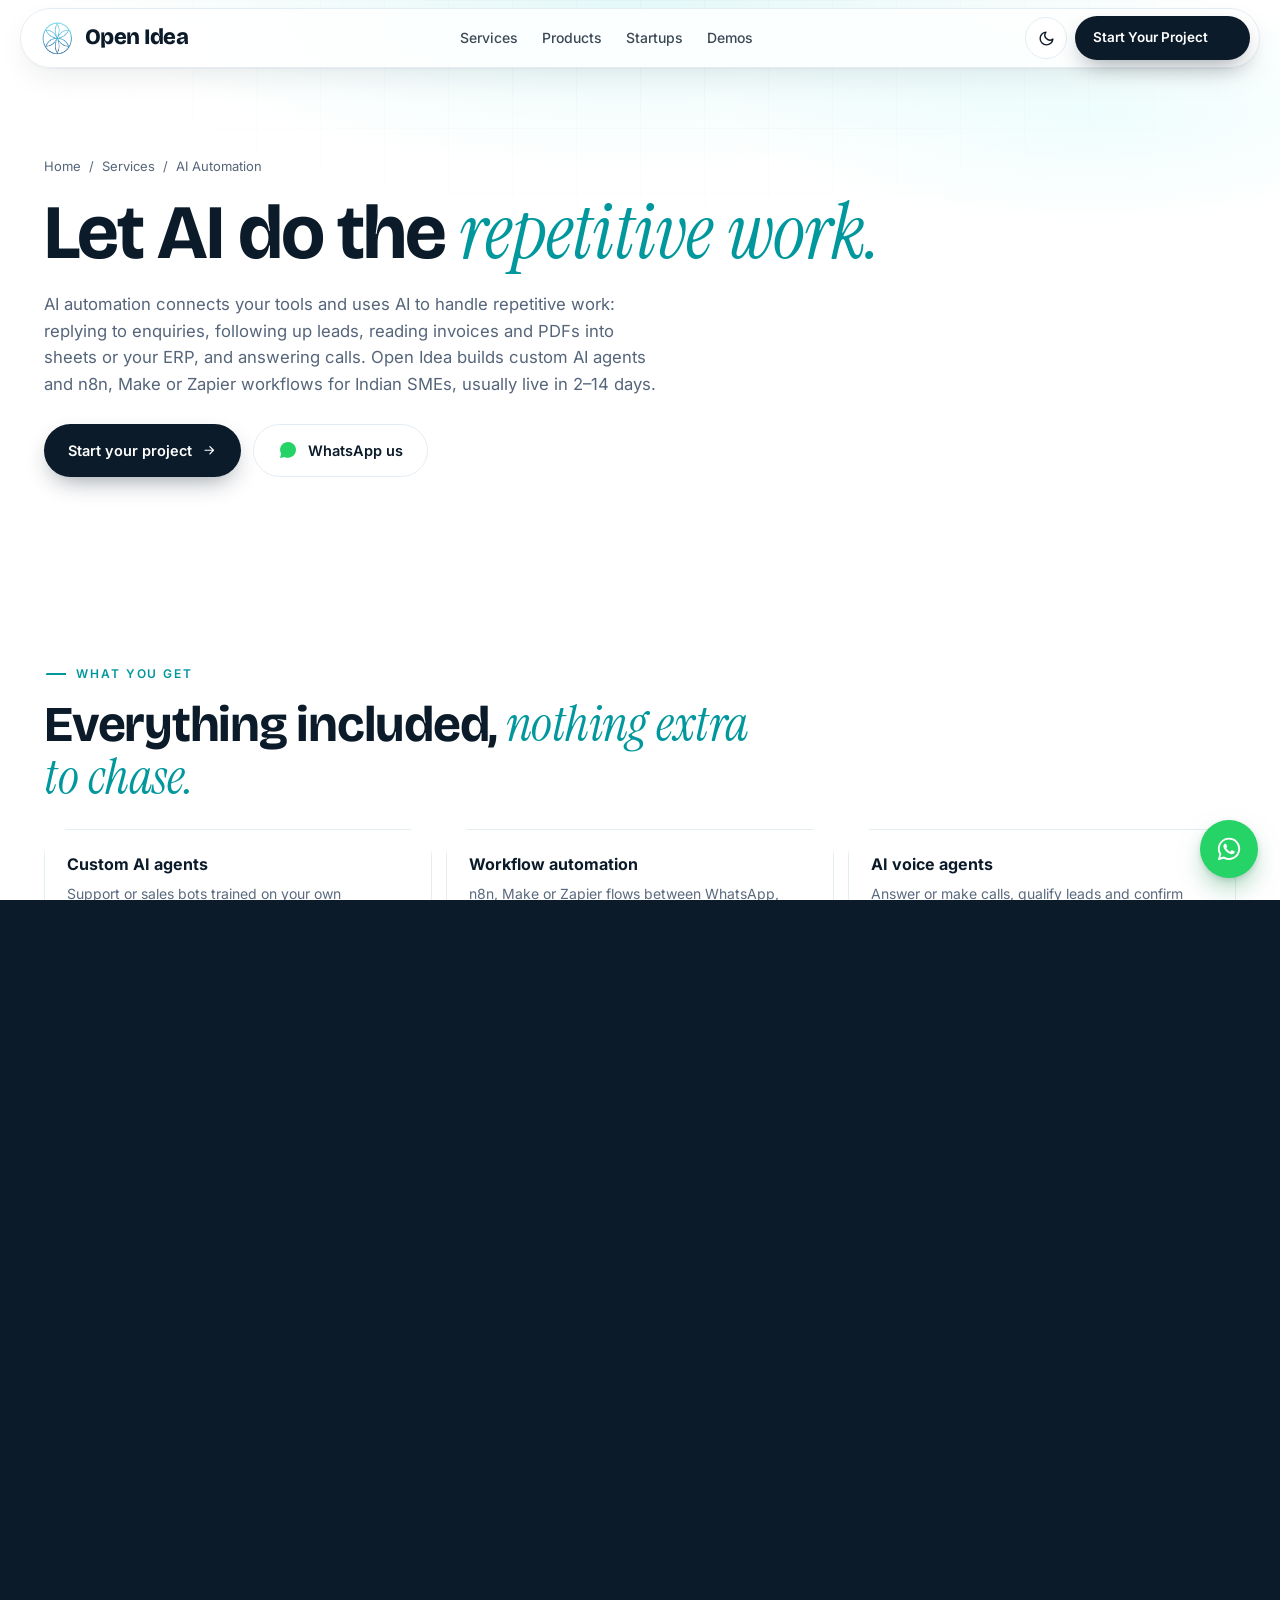
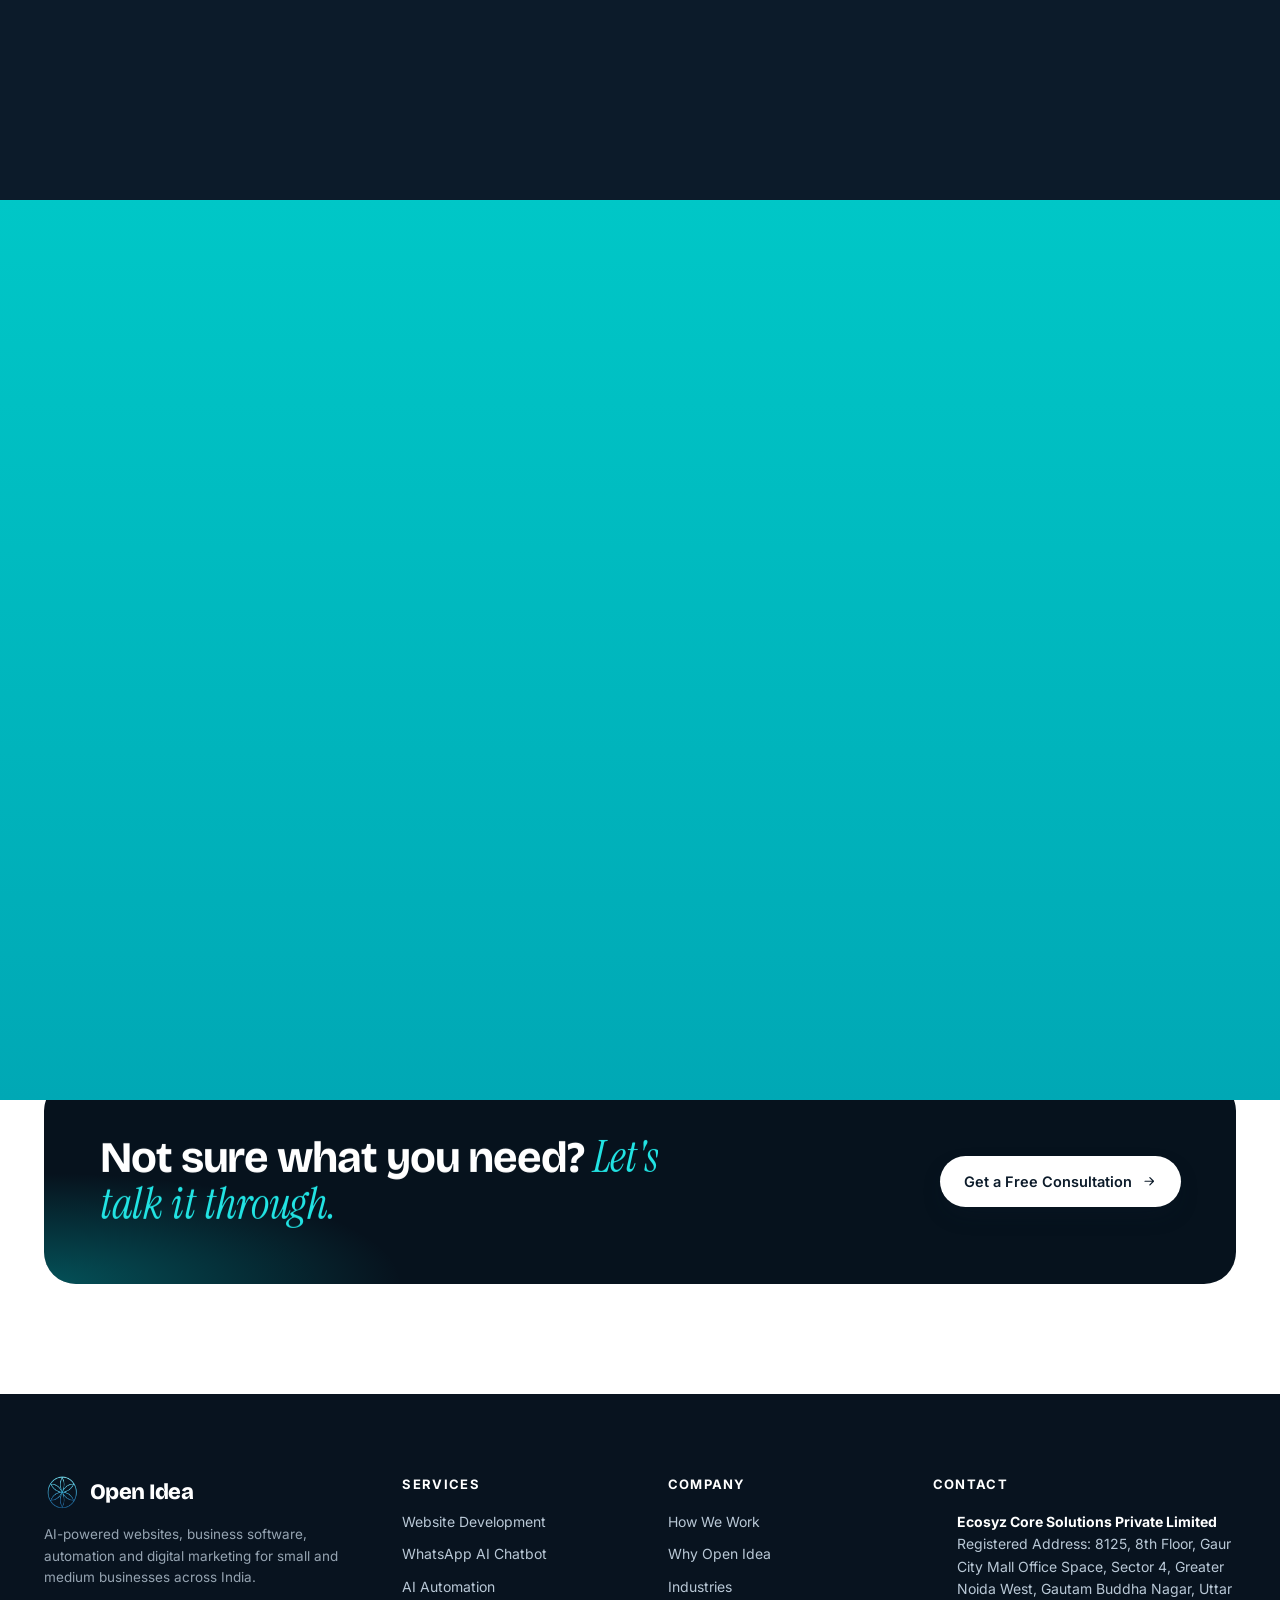
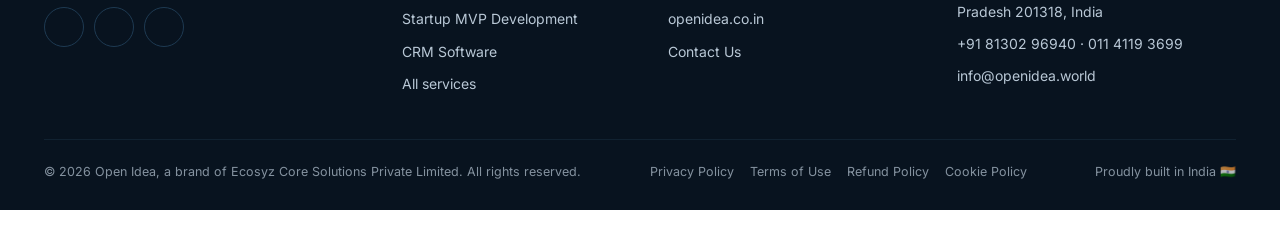
==== commit 42ca39ad: "Add Tocxi to startups section with app links Co-Authored-By: Claude Opus 5.5 <noreply@anthropic.com>" ====
--- a/ai-automation.html
+++ b/ai-automation.html
@@ -29,7 +29,7 @@
 <link rel="preload" href="fonts/inter-400-700.woff2" as="font" type="font/woff2" crossorigin>
 <link rel="preload" href="fonts/instrument-serif-italic.woff2" as="font" type="font/woff2" crossorigin>
 <script type="application/ld+json">{"@context": "https://schema.org", "@graph": [{"@type": "ProfessionalService", "@id": "https://techpartner.openidea.co.in/#org", "name": "Open Idea", "alternateName": "Open Idea Tech Partner", "legalName": "Ecosyz Core Solutions Private Limited", "url": "https://techpartner.openidea.co.in/", "description": "Open Idea is a DPIIT-recognised, AIC-GBU incubated tech partner in Greater Noida West that builds websites, startup MVPs, business software, CRM, WhatsApp AI chatbots and AI automation for small and medium businesses and startups in India.", "email": "info@openidea.world", "telephone": "+91-8130296940", "image": "https://techpartner.openidea.co.in/img/og.jpg", "logo": "https://techpartner.openidea.co.in/img/logo.webp", "address": {"@type": "PostalAddress", "streetAddress": "8125, 8th Floor, Gaur City Mall Office Space, Sector 4", "addressLocality": "Greater Noida West", "addressRegion": "Uttar Pradesh", "postalCode": "201318", "addressCountry": "IN"}, "areaServed": [{"@type": "Country", "name": "India"}, {"@type": "City", "name": "Greater Noida"}, {"@type": "City", "name": "Noida"}, {"@type": "City", "name": "Delhi"}], "contactPoint": {"@type": "ContactPoint", "telephone": "+91-8130296940", "contactType": "sales", "availableLanguage": ["English", "Hindi"]}, "knowsAbout": ["Website development", "Startup MVP development", "WhatsApp Business API chatbots", "AI agents", "Workflow automation", "CRM software", "SEO", "Meta and Google Ads"], "hasOfferCatalog": {"@type": "OfferCatalog", "name": "Services", "itemListElement": [{"@type": "Offer", "itemOffered": {"@type": "Service", "name": "Website Development", "url": "https://techpartner.openidea.co.in/website-development.html"}}, {"@type": "Offer", "itemOffered": {"@type": "Service", "name": "WhatsApp AI Chatbot", "url": "https://techpartner.openidea.co.in/whatsapp-ai-chatbot.html"}}, {"@type": "Offer", "itemOffered": {"@type": "Service", "name": "AI Automation", "url": "https://techpartner.openidea.co.in/ai-automation.html"}}, {"@type": "Offer", "itemOffered": {"@type": "Service", "name": "Startup MVP Development", "url": "https://techpartner.openidea.co.in/mvp-development.html"}}, {"@type": "Offer", "itemOffered": {"@type": "Service", "name": "CRM Software for Small Business", "url": "https://techpartner.openidea.co.in/crm-software.html"}}, {"@type": "Offer", "itemOffered": {"@type": "Service", "name": "Digital Marketing & SEO", "url": "https://techpartner.openidea.co.in/services.html#marketing"}}, {"@type": "Offer", "itemOffered": {"@type": "Service", "name": "Branding & Design", "url": "https://techpartner.openidea.co.in/services.html#branding"}}]}, "sameAs": ["https://openidea.co.in", "https://www.linkedin.com/company/ecosyz/", "https://www.instagram.com/openidea.ai_platform/", "https://x.com/OpenIdeaOrg"], "priceRange": "₹₹"}, {"@type": "WebSite", "@id": "https://techpartner.openidea.co.in/#site", "url": "https://techpartner.openidea.co.in/", "name": "Open Idea Tech Partner", "publisher": {"@id": "https://techpartner.openidea.co.in/#org"}, "inLanguage": "en-IN"}]}</script>
-<link rel="stylesheet" href="css/site.min.css?v=b023d114">
+<link rel="stylesheet" href="css/site.min.css?v=85b7fc63">
 </head>
 <body>
 <svg width="0" height="0" style="position:absolute" aria-hidden="true">
--- a/css/site.min.css
+++ b/css/site.min.css
@@ -1 +1 @@
-@font-face{font-family:Bricolage Grotesque;src:url(../fonts/bricolage-500-800.woff2) format("woff2");font-weight:500 800;font-style:normal;font-display:swap}@font-face{font-family:Inter;src:url(../fonts/inter-400-700.woff2) format("woff2");font-weight:400 700;font-style:normal;font-display:swap}@font-face{font-family:"Instrument Serif";src:url(../fonts/instrument-serif-italic.woff2) format("woff2");font-weight:400;font-style:italic;font-display:swap}:root{--primary:#00C7C7;--primary-d:#00979D;--accent:#22E3E3;--navy:#0C1B2A;--bg:#ffffff;--bg-soft:#F4F9FB;--card:#ffffff;--text:#0C1B2A;--muted:#5A6A7E;--border:#E4EDF2;--shadow:0 1px 2px rgba(12,27,42,.04),0 12px 32px -8px rgba(12,27,42,.1);--shadow-lg:0 30px 60px -20px rgba(0,120,130,.28);--foot:#08131F;--hdr:76px;--r:20px;--ease:cubic-bezier(.2,.8,.2,1);--ease-out:cubic-bezier(.16,1,.3,1);--ease-io:cubic-bezier(.77,0,.18,1);--display:"Bricolage Grotesque",Inter,system-ui,sans-serif;--serif:"Instrument Serif",Georgia,serif}:root[data-theme=dark]{--bg:#08131F;--bg-soft:#0B1A29;--card:#0F2233;--text:#E6EDF5;--muted:#93A8BB;--border:#1A3247;--shadow:0 1px 2px rgba(0,0,0,.2),0 14px 34px -10px rgba(0,0,0,.5);--foot:#050D16}*{box-sizing:border-box;margin:0;padding:0}html{scroll-behavior:smooth;scroll-padding-top:var(--hdr)}body{font-family:Inter,system-ui,-apple-system,sans-serif;background:var(--bg);color:var(--text);line-height:1.6;overflow-x:hidden;-webkit-font-smoothing:antialiased}a{color:inherit;text-decoration:none}img,video{max-width:100%;display:block}svg.i{width:1em;height:1em;stroke:currentColor;fill:none;stroke-width:2;stroke-linecap:round;stroke-linejoin:round;flex:none}.wrap{max-width:1240px;margin:0 auto;padding:0 24px}section{padding:110px 0;position:relative}h1,h2,h3{font-family:var(--display);letter-spacing:-.025em}em,.ser{font-family:var(--serif);font-style:italic;font-weight:400;letter-spacing:-.01em}.sec-head{text-align:center;max-width:720px;margin:0 auto 48px}.sec-head h2{font-size:clamp(30px,4vw,50px);font-weight:700;line-height:1.05}.sec-head h2 em{color:var(--primary-d)}.sec-head p{color:var(--muted);font-size:16px;margin-top:14px}.eyebrow{display:inline-flex;align-items:center;gap:10px;font-size:12px;font-weight:600;letter-spacing:.16em;text-transform:uppercase;color:var(--primary-d);margin-bottom:14px}.eyebrow:before{content:"";width:22px;height:1.5px;background:currentColor;transform-origin:left;transition:transform 1s .2s var(--ease-out)}.rv:not(.in) .eyebrow:before,.eyebrow.rv:not(.in):before{transform:scaleX(0)}.btn{position:relative;display:inline-flex;align-items:center;justify-content:center;gap:10px;padding:14px 24px;border-radius:999px;font-weight:600;font-size:14.5px;cursor:pointer;border:0;font-family:inherit;overflow:hidden;isolation:isolate;transition:transform .4s var(--ease-out),box-shadow .4s,color .4s}.btn svg{transition:transform .4s var(--ease-out)}.btn:hover svg{transform:translate(4px)}.btn-p{background:var(--navy);color:#fff;box-shadow:0 10px 24px -8px #0c1b2a73}.btn-p:before{content:"";position:absolute;inset:0;z-index:-1;background:linear-gradient(100deg,var(--primary),#00A8B5);transform:translateY(101%);transition:transform .5s var(--ease-out)}.btn-p:hover:before{transform:none}.btn-p:hover{box-shadow:0 14px 30px -8px #00c7c78c}.btn-o{background:#ffffffb3;color:var(--text);border:1px solid var(--border);backdrop-filter:blur(8px)}.btn-o:hover{border-color:var(--primary)}.btn-o .dot{width:22px;height:22px;border-radius:50%;background:var(--primary);color:#fff;display:grid;place-items:center;font-size:10px}.intro{position:fixed;inset:0;z-index:200;background:#fff;display:grid;place-items:center;pointer-events:none;animation:curtain 1s 1s var(--ease-io) forwards}.intro img{width:64px;height:64px;animation:logoPop 1s var(--ease-out) both}.intro span{position:absolute;bottom:0;left:0;height:3px;background:var(--primary);animation:load 1s var(--ease-io) forwards}@keyframes curtain{to{clip-path:inset(0 0 100% 0)}}@keyframes logoPop{0%{opacity:0;transform:scale(.6) rotate(-20deg)}to{opacity:1;transform:none}}@keyframes load{0%{width:0}to{width:100%}}.intro{clip-path:inset(0 0 0 0)}.progress{position:fixed;top:0;left:0;right:0;height:3px;z-index:90;background:linear-gradient(90deg,var(--primary),var(--accent));transform-origin:left;transform:scaleX(0)}header{position:fixed;inset:0 0 auto;z-index:60;height:var(--hdr);display:flex;align-items:center;transition:transform .5s var(--ease-out)}header.hide{transform:translateY(-110%)}.nav{display:flex;align-items:center;justify-content:space-between;gap:16px;width:100%;height:60px;border-radius:999px;padding:0 10px 0 18px;border:1px solid transparent;transition:background .4s,border-color .4s,box-shadow .4s,max-width .6s var(--ease-out)}header.solid .nav{background:color-mix(in srgb,var(--bg) 82%,transparent);backdrop-filter:blur(18px) saturate(1.4);border-color:var(--border);box-shadow:var(--shadow);max-width:1120px}.logo{display:flex;align-items:center;gap:10px;font-family:var(--display);font-weight:800;font-size:22px;letter-spacing:-.03em}.logo img{width:36px;height:36px}.menu{display:flex;gap:4px;font-size:14px;font-weight:500;position:relative}.menu a{padding:8px 14px;border-radius:999px;opacity:.8;transition:opacity .2s,background .3s,color .3s}.menu a:hover{opacity:1;background:color-mix(in srgb,var(--primary) 12%,transparent)}.menu a.on{opacity:1;color:var(--primary-d);background:color-mix(in srgb,var(--primary) 12%,transparent)}.nav-r{display:flex;align-items:center;gap:8px}.nav-r .btn{padding:11px 18px;font-size:13.5px}.tbtn{width:42px;height:42px;border-radius:50%;border:1px solid var(--border);background:var(--card);color:var(--text);display:grid;place-items:center;cursor:pointer;font-size:17px;transition:transform .5s var(--ease-out)}.tbtn:hover{transform:rotate(25deg) scale(1.05)}.hero{min-height:100vh;min-height:100svh;display:flex;flex-direction:column;background:#fff;overflow:hidden;padding:0}.hero-media{position:absolute;left:0;right:0;bottom:0;height:64%;z-index:0;pointer-events:none;-webkit-mask-image:linear-gradient(180deg,transparent 0,#000 30%);mask-image:linear-gradient(180deg,transparent 0,#000 30%)}.hero-media .slide{position:absolute;inset:0;width:100%;height:100%;object-fit:cover;object-position:center 72%;opacity:0;transform:scale(1.06);transition:opacity 1.4s var(--ease),transform 8s linear}.hero-media .slide.on{opacity:1;transform:scale(1)}.hero-media:after{content:"";position:absolute;inset:auto 0 0;height:30%;background:linear-gradient(0deg,rgba(255,255,255,.85),transparent)}.hero-glow{position:absolute;inset:0;z-index:0;pointer-events:none;background:radial-gradient(60% 45% at 50% 0%,rgba(0,199,199,.1),transparent 70%),radial-gradient(40% 30% at 85% 20%,rgba(34,227,227,.08),transparent 70%)}.hero-grid{position:absolute;inset:0;z-index:0;pointer-events:none;opacity:.5;background-image:linear-gradient(rgba(12,27,42,.05) 1px,transparent 1px),linear-gradient(90deg,rgba(12,27,42,.05) 1px,transparent 1px);background-size:64px 64px;-webkit-mask-image:radial-gradient(70% 50% at 50% 10%,#000,transparent 75%);mask-image:radial-gradient(70% 50% at 50% 10%,#000,transparent 75%)}.hero-main{position:relative;z-index:2;flex:1;display:flex;justify-content:center;padding:calc(var(--hdr) + 44px) 0 0}.hero-copy{text-align:center;max-width:900px;display:flex;flex-direction:column;align-items:center;will-change:transform,opacity}.badge{display:inline-flex;align-items:center;gap:10px;padding:6px 14px 6px 6px;border-radius:999px;background:#fffc;border:1px solid var(--border);font-size:13px;font-weight:500;color:var(--muted);backdrop-filter:blur(8px);box-shadow:var(--shadow)}.badge b{background:var(--navy);color:#fff;font-size:11px;font-weight:600;padding:3px 9px;border-radius:999px;letter-spacing:.02em}.hero h1{font-size:clamp(40px,6.4vw,92px);line-height:.98;font-weight:700;margin:22px 0 20px}.hero h1 em{color:var(--primary-d);font-size:1.08em}.hero h1 .w{display:inline-block;overflow:hidden;vertical-align:bottom;padding:0 .02em .08em}.hero h1 .w>span{display:inline-block;transform:translateY(110%)}.hero .lead{color:var(--muted);font-size:clamp(15.5px,1.25vw,18px);max-width:580px;margin-bottom:30px}.ctas{display:flex;gap:12px;flex-wrap:wrap;justify-content:center}.ready .hero h1 .w>span{animation:wordUp 1.1s var(--ease-out) forwards;animation-delay:calc(1.6s + var(--i) * 70ms)}.hero .fx{opacity:0;transform:translateY(22px);filter:blur(6px)}.ready .hero .fx{animation:fxIn 1s var(--ease-out) forwards;animation-delay:var(--d)}.hero-media{animation:mediaIn 1.6s .3s var(--ease-out) both}@keyframes wordUp{to{transform:none}}@keyframes fxIn{to{opacity:1;transform:none;filter:none}}@keyframes mediaIn{0%{opacity:0;transform:translateY(40px) scale(1.04)}to{opacity:1;transform:none}}.stats{position:relative;z-index:2;margin:0 auto 22px;width:min(1000px,calc(100% - 32px))}.stats-in{display:grid;grid-template-columns:repeat(4,1fr);border-radius:22px;background:#ffffffb8;backdrop-filter:blur(16px) saturate(1.3);border:1px solid rgba(255,255,255,.9);box-shadow:0 20px 50px -20px #0c1b2a40}.stat{display:flex;align-items:center;gap:12px;justify-content:center;padding:18px 12px;position:relative}.stat+.stat:before{content:"";position:absolute;left:0;top:22%;bottom:22%;width:1px;background:var(--border)}.stat svg{font-size:22px;color:var(--primary-d)}.stat b{font-family:var(--display);font-size:26px;font-weight:700;display:block;line-height:1.1;font-variant-numeric:tabular-nums}.stat span{font-size:12px;color:var(--muted)}.scroll-cue{position:absolute;left:50%;bottom:118px;z-index:2;width:24px;height:38px;margin-left:-12px;border:1.5px solid rgba(12,27,42,.25);border-radius:14px;display:none}.scroll-cue:after{content:"";position:absolute;left:50%;top:7px;width:3px;height:7px;margin-left:-1.5px;border-radius:2px;background:var(--navy);animation:cue 1.8s infinite}@keyframes cue{0%{opacity:0;transform:translateY(-3px)}40%{opacity:1}to{opacity:0;transform:translateY(10px)}}.marquee{padding:22px 0;border-block:1px solid var(--border);overflow:hidden;background:var(--bg)}.marquee .track{display:flex;gap:48px;width:max-content;animation:mq 40s linear infinite}.marquee:hover .track{animation-play-state:paused}.marquee span{display:inline-flex;align-items:center;gap:48px;font-family:var(--display);font-size:clamp(20px,2.4vw,30px);font-weight:600;color:var(--muted);white-space:nowrap}.marquee span:after{content:"\2726";color:var(--primary);font-size:.6em}.marquee span:nth-child(2n){font-family:var(--serif);font-style:italic;font-weight:400;color:var(--text)}@keyframes mq{to{transform:translate(-50%)}}.rail{display:grid;gap:20px}.r6{grid-template-columns:repeat(3,1fr)}.r4{grid-template-columns:repeat(4,1fr)}.r8{grid-template-columns:repeat(8,1fr)}.r3{grid-template-columns:repeat(3,1fr)}.card{--mx:50%;--my:50%;position:relative;background:var(--card);border:1px solid var(--border);border-radius:var(--r);overflow:hidden;box-shadow:var(--shadow);display:flex;flex-direction:column;transition:transform .6s var(--ease-out),border-color .4s,box-shadow .6s var(--ease-out)}.card:after{content:"";position:absolute;inset:0;pointer-events:none;opacity:0;transition:opacity .4s;background:radial-gradient(380px circle at var(--mx) var(--my),rgba(0,199,199,.13),transparent 45%)}.card:hover{transform:translateY(-8px);border-color:color-mix(in srgb,var(--primary) 50%,var(--border));box-shadow:var(--shadow-lg)}.card:hover:after{opacity:1}.thumb{aspect-ratio:16/10;overflow:hidden;background:var(--bg-soft);margin:8px 8px 0;border-radius:14px}.thumb img{width:100%;height:100%;object-fit:cover;transition:transform 1.2s var(--ease-out)}.card:hover .thumb img{transform:scale(1.08)}.card .body{padding:18px 20px 20px;flex:1;display:flex;flex-direction:column}.card h3{font-size:19px;font-weight:700;line-height:1.25;margin-bottom:8px}.card p{font-size:14px;color:var(--muted);flex:1}.go{align-self:flex-start;margin-top:16px;display:inline-flex;align-items:center;gap:8px;font-size:13px;font-weight:600;color:var(--primary-d)}.go svg{transition:transform .4s var(--ease-out)}.card:hover .go svg{transform:translate(5px)}.go:before{content:"Learn more"}.tag{display:inline-block;font-size:11px;font-weight:600;color:var(--primary-d);background:color-mix(in srgb,var(--primary) 12%,transparent);padding:4px 10px;border-radius:999px;margin-bottom:10px;align-self:flex-start}.num{position:absolute;top:20px;right:20px;z-index:2;font-family:var(--display);font-size:12px;font-weight:700;color:#fff;background:#0c1b2a8c;backdrop-filter:blur(6px);padding:4px 10px;border-radius:999px}.alt{background:var(--bg-soft)}.duo{display:grid;grid-template-columns:1.1fr 1fr;gap:64px;align-items:center}.duo-media{border-radius:28px;overflow:hidden;box-shadow:var(--shadow-lg);aspect-ratio:16/10;background:#1a1410}.duo-media img{width:100%;height:100%;object-fit:cover}.duo h2{font-size:clamp(30px,3.6vw,48px);font-weight:700;margin-bottom:16px;line-height:1.05}.duo h2 .ser{color:var(--primary-d)}.duo p{color:var(--muted);margin-bottom:28px;font-size:16px}.pills{display:grid;grid-template-columns:repeat(3,1fr);gap:12px}.pill{border:1px solid var(--border);background:var(--card);border-radius:18px;padding:16px;display:flex;flex-direction:column;gap:10px;font-size:13px;transition:transform .5s var(--ease-out),border-color .3s,box-shadow .5s}.pill:hover{transform:translateY(-4px);border-color:var(--primary);box-shadow:var(--shadow)}.pill svg{font-size:22px;color:var(--primary-d);padding:8px;width:40px;height:40px;border-radius:12px;background:color-mix(in srgb,var(--primary) 12%,transparent)}.pill b{display:block;font-family:var(--display);font-size:16px}.pill span{color:var(--muted);font-size:12.5px}.auto-box{position:relative;border-radius:32px;overflow:hidden;display:grid;grid-template-columns:1fr 1.15fr;gap:0;background:#06121d;color:#fff;isolation:isolate}.auto-box:before{content:"";position:absolute;inset:0;z-index:-1;background:radial-gradient(60% 80% at 0% 100%,rgba(0,199,199,.35),transparent 60%),radial-gradient(50% 60% at 100% 0%,rgba(34,227,227,.18),transparent 60%)}.auto-box:after{content:"";position:absolute;inset:0;z-index:-1;opacity:.35;background-image:linear-gradient(rgba(255,255,255,.06) 1px,transparent 1px),linear-gradient(90deg,rgba(255,255,255,.06) 1px,transparent 1px);background-size:48px 48px;-webkit-mask-image:linear-gradient(90deg,#000,transparent 70%);mask-image:linear-gradient(90deg,#000,transparent 70%)}.auto-txt{padding:56px 48px}.auto-txt .eyebrow{color:#7ee8e8}.auto-txt h2{font-size:clamp(30px,3.6vw,50px);line-height:1.02;margin-bottom:16px;font-weight:700}.auto-txt h2 em{color:var(--accent)}.auto-txt p{font-size:15.5px;opacity:.75;margin-bottom:28px;max-width:420px}.auto-txt .btn-p:hover{color:#fff}.auto-list{list-style:none;padding:40px;display:grid;grid-template-columns:1fr 1fr;gap:12px;align-content:center}.auto-list li{display:flex;gap:12px;align-items:center;font-size:14.5px;font-weight:500;padding:16px 18px;border-radius:16px;background:#ffffff0a;border:1px solid rgba(255,255,255,.08);transition:background .4s,border-color .4s,transform .5s var(--ease-out)}.auto-list li:hover{background:#00c7c71f;border-color:#22e3e366;transform:translate(4px)}.auto-list li:last-child{grid-column:1/-1}.auto-list svg{color:var(--accent);font-size:18px}.auto-art{position:absolute;right:-6%;bottom:-10%;width:52%;opacity:.12;z-index:-1;pointer-events:none}.ind{text-align:center;font-size:13.5px;font-weight:600;transition:transform .5s var(--ease-out)}.ind:hover{transform:translateY(-6px)}.ind .ph{aspect-ratio:3/4;border-radius:20px;overflow:hidden;margin-bottom:12px;box-shadow:var(--shadow);position:relative}.ind .ph:after{content:"";position:absolute;inset:0;background:linear-gradient(0deg,rgba(0,151,157,.45),transparent 55%);opacity:0;transition:opacity .5s}.ind:hover .ph:after{opacity:1}.ind .ph img{width:100%;height:100%;object-fit:cover;transition:transform 1.2s var(--ease-out)}.ind:hover .ph img{transform:scale(1.1)}.split{display:grid;grid-template-columns:1fr 1fr;gap:64px;align-items:center}.split-media{border-radius:28px;overflow:hidden;box-shadow:var(--shadow-lg);aspect-ratio:4/5;position:sticky;top:110px}.split-media img{width:100%;height:100%;object-fit:cover}.steps{list-style:none;display:grid;gap:0;position:relative}.steps:before{content:"";position:absolute;left:23px;top:24px;bottom:24px;width:2px;background:var(--border)}.steps:after{content:"";position:absolute;left:23px;top:24px;width:2px;height:calc((100% - 48px) * var(--p,0));background:linear-gradient(var(--primary),var(--accent));transition:height .2s linear}.step{display:flex;gap:20px;align-items:flex-start;padding:16px 0;position:relative;z-index:1}.step .n{flex:none;width:48px;height:48px;border-radius:50%;background:var(--card);border:2px solid var(--border);color:var(--muted);display:grid;place-items:center;font-family:var(--display);font-weight:700;transition:background .5s,color .5s,border-color .5s,box-shadow .5s}.step.lit .n{background:var(--primary);border-color:var(--primary);color:#fff;box-shadow:0 0 0 8px color-mix(in srgb,var(--primary) 15%,transparent)}.step h3{font-size:20px;margin:10px 0 4px}.step p{font-size:14.5px;color:var(--muted)}.why-grid{display:grid;grid-template-columns:repeat(2,1fr);gap:14px}.why{background:var(--card);border:1px solid var(--border);border-radius:20px;padding:22px;transition:transform .5s var(--ease-out),border-color .3s,box-shadow .5s}.why:hover{transform:translateY(-5px);border-color:var(--primary);box-shadow:var(--shadow)}.why svg{font-size:22px;color:var(--primary-d);margin-bottom:14px;padding:10px;width:44px;height:44px;border-radius:12px;background:color-mix(in srgb,var(--primary) 12%,transparent)}.why h3{font-size:17px;margin-bottom:4px}.why p{font-size:14px;color:var(--muted)}.test{display:flex;flex-direction:column;gap:18px;background:var(--card);border:1px solid var(--border);border-radius:24px;padding:28px;box-shadow:var(--shadow);transition:transform .5s var(--ease-out)}.test:hover{transform:translateY(-6px) rotate(-.4deg)}.test q{font-family:var(--serif);font-style:italic;font-size:22px;line-height:1.3;quotes:"\201c" "\201d"}.who{display:flex;gap:12px;align-items:center;margin-top:auto;padding-top:16px;border-top:1px solid var(--border)}.ava{width:44px;height:44px;border-radius:50%;flex:none;display:grid;place-items:center;font-weight:700;color:#fff}.who b{font-size:14px;display:block}.who small{font-size:12.5px;color:var(--muted)}.stars{color:#f5b301;letter-spacing:3px}.inq{display:grid;grid-template-columns:.9fr 1.1fr;gap:28px;align-items:stretch}.inq-info{position:relative;overflow:hidden;background:#06121d;color:#fff;border-radius:28px;padding:40px;display:flex;flex-direction:column;gap:20px;isolation:isolate}.inq-info:before{content:"";position:absolute;inset:0;z-index:-1;background:radial-gradient(70% 60% at 100% 100%,rgba(0,199,199,.4),transparent 60%)}.inq-info h2{font-size:clamp(28px,3vw,42px);line-height:1.05;font-weight:700}.inq-info h2 em{color:var(--accent)}.inq-info p{opacity:.78;font-size:15px}.ci{display:flex;gap:14px;align-items:flex-start;font-size:14.5px}.ci svg{font-size:18px;color:#7ee8e8;margin-top:3px}.ci a{text-decoration:underline;text-decoration-color:#ffffff4d;text-underline-offset:4px;transition:text-decoration-color .3s}.ci a:hover{text-decoration-color:var(--accent)}form.card{padding:36px;gap:16px;display:grid;grid-template-columns:1fr 1fr;border-radius:28px}form.card:after{display:none}form.card:hover{transform:none}form .full{grid-column:1/-1}label{font-size:13px;font-weight:600;display:grid;gap:8px}input,select,textarea{font:inherit;font-size:14.5px;padding:13px 16px;border-radius:14px;border:1.5px solid var(--border);background:var(--bg);color:var(--text);transition:border-color .3s,box-shadow .3s;width:100%}input:focus,select:focus,textarea:focus{outline:0;border-color:var(--primary);box-shadow:0 0 0 4px color-mix(in srgb,var(--primary) 18%,transparent)}textarea{min-height:120px;resize:vertical}.form-note{font-size:12.5px;color:var(--muted)}footer{background:var(--foot);color:#b9c8d6;padding:80px 0 28px;font-size:14px;overflow:hidden}.f-big{font-family:var(--display);font-weight:800;font-size:clamp(56px,13vw,200px);line-height:.85;letter-spacing:-.05em;color:transparent;-webkit-text-stroke:1px rgba(126,232,232,.25);margin-bottom:56px;white-space:nowrap}.f-big em{-webkit-text-stroke:0;color:#22e3e3d9;font-weight:400}.f-grid{display:grid;grid-template-columns:1.4fr 1fr 1fr 1.3fr;gap:32px}footer h4{color:#fff;font-size:13px;margin-bottom:16px;letter-spacing:.1em;text-transform:uppercase;font-family:Inter,sans-serif}footer ul{list-style:none;display:grid;gap:10px}footer a{transition:color .3s}footer a:hover{color:var(--accent)}.f-brand .logo{color:#fff;margin-bottom:14px}.f-brand p{font-size:13.5px;opacity:.8;max-width:300px}.soc{display:flex;gap:10px;margin-top:18px}.soc a{width:40px;height:40px;border-radius:50%;border:1px solid #1E3A52;display:grid;place-items:center;transition:background .4s,border-color .4s,color .4s,transform .4s var(--ease-out)}.soc a:hover{background:var(--primary);border-color:var(--primary);color:#fff;transform:translateY(-3px)}.f-contact li{display:flex;gap:10px}.f-contact svg{color:var(--accent);margin-top:4px}.f-bot{border-top:1px solid #16293A;margin-top:44px;padding-top:22px;display:flex;justify-content:space-between;flex-wrap:wrap;gap:10px;font-size:12.5px;opacity:.7}.rv{opacity:0;transition:opacity 1s var(--ease-out),transform 1.1s var(--ease-out),clip-path 1.3s var(--ease-io),filter 1s var(--ease-out)}.rv,.rv[data-rv=up]{transform:translateY(40px)}.rv[data-rv=left]{transform:translate(-50px)}.rv[data-rv=right]{transform:translate(50px)}.rv[data-rv=scale]{transform:scale(.92);filter:blur(8px)}.rv[data-rv=wipe]{opacity:1;transform:none;clip-path:inset(0 0 100% 0 round 28px)}.rv[data-rv=wipe] img{transform:scale(1.25);transition:transform 1.8s var(--ease-out)}.rv.in{opacity:1;transform:none;filter:none;clip-path:inset(0 0 0 0 round 28px)}.rv.in[data-rv=wipe] img{transform:scale(1)}.split-head h2 .ln{display:block;overflow:hidden}.sec-head.rv h2,.auto-txt h2,.duo h2{transition:clip-path 1.2s .1s var(--ease-io)}::view-transition-old(root),::view-transition-new(root){animation:none;mix-blend-mode:normal}::view-transition-new(root){animation:vtIn .8s var(--ease-io)}@keyframes vtIn{0%{clip-path:circle(0 at var(--vx) var(--vy))}to{clip-path:circle(var(--vr) at var(--vx) var(--vy))}}.appbar{display:none}@media (max-width:1100px){.r8{grid-template-columns:repeat(4,1fr)}.r4{grid-template-columns:repeat(2,1fr)}.f-grid{grid-template-columns:1fr 1fr}.auto-box{grid-template-columns:1fr}.auto-txt{padding:44px 36px 8px}.auto-list{padding:28px 36px 40px}}@media (min-width:901px) and (min-height:760px){.scroll-cue{display:block}}@media (max-width:900px){:root{--hdr:66px}section{padding:64px 0}.menu,.nav-r .btn{display:none}.nav{height:52px;padding:0 6px 0 14px}header .nav{background:color-mix(in srgb,var(--bg) 82%,transparent);backdrop-filter:blur(18px);border-color:var(--border)}.wrap.nav{margin:0 12px;width:calc(100% - 24px)}.logo{font-size:19px}.logo img{width:30px;height:30px}.tbtn{width:38px;height:38px}.hero-main{padding-top:calc(var(--hdr) + 22px)}.hero h1{margin:16px 0 14px}.hero .lead{margin-bottom:20px}.hero-media{height:46%;-webkit-mask-image:linear-gradient(180deg,transparent 0,#000 22%);mask-image:linear-gradient(180deg,transparent 0,#000 22%)}.hero-media .slide{object-position:center 70%}.ctas{flex-wrap:nowrap;gap:10px;width:100%}.ctas .btn{flex:1;padding:13px 10px;font-size:13.5px;white-space:nowrap}.badge{font-size:12px}.stats{margin-bottom:12px}.stat{flex-direction:column;gap:2px;text-align:center;padding:12px 4px}.stat svg{display:none}.stat b{font-size:19px}.stat span{font-size:10px;white-space:nowrap}.rail{display:flex;overflow-x:auto;scroll-snap-type:x mandatory;gap:12px;margin:0 -24px;padding:6px 24px 18px;scrollbar-width:none}.rail::-webkit-scrollbar{display:none}.rail>*{scroll-snap-align:start;flex:0 0 78%}.r3>*{flex-basis:86%}.r8>*{flex:0 0 38%}.sec-head{text-align:left;margin-bottom:24px}.duo,.split,.inq{grid-template-columns:1fr;gap:28px}.split-media{position:relative;top:0;aspect-ratio:16/10}#why .split-media{order:-1}.pills{gap:8px}.pill{padding:12px}.why-grid{gap:10px}.why{padding:16px}.why p{font-size:13px}.auto-txt{padding:36px 24px 4px}.auto-list{padding:20px 24px 28px;gap:8px}.auto-list li{padding:12px;font-size:13px}form.card{grid-template-columns:1fr;padding:22px}.inq-info{padding:28px}.f-grid{gap:28px}.f-brand,.f-contact-col{grid-column:1/-1}footer{padding:56px 0 110px}.f-big{margin-bottom:36px}.test q{font-size:19px}.appbar{display:grid;grid-template-columns:repeat(5,1fr);position:fixed;left:12px;right:12px;bottom:calc(12px + env(safe-area-inset-bottom));z-index:70;background:color-mix(in srgb,var(--card) 90%,transparent);backdrop-filter:blur(18px);border:1px solid var(--border);border-radius:22px;box-shadow:0 14px 34px #0c1b2a33;padding:8px 4px;transform:translateY(150%);transition:transform .6s var(--ease-out)}.appbar.show{transform:none}.appbar a{display:flex;flex-direction:column;align-items:center;gap:3px;font-size:10.5px;font-weight:600;color:var(--muted)}.appbar a svg{font-size:20px}.appbar a.on{color:var(--primary-d)}.appbar .mid{margin-top:-26px}.appbar .mid span{width:52px;height:52px;border-radius:50%;background:var(--navy);color:#fff;display:grid;place-items:center;box-shadow:0 10px 22px #00979d73;font-size:22px}}@media (max-width:420px){.hero h1{font-size:38px}.hero .lead{font-size:14.5px}.ctas .btn{font-size:12.5px;padding:12px 6px}}@media (prefers-reduced-motion:reduce){*,*:before,*:after{animation-duration:1ms!important;animation-delay:0s!important;transition:none!important}.intro{display:none}.rv{opacity:1;transform:none;filter:none;clip-path:none}.hero .fx{opacity:1;transform:none;filter:none}.hero h1 .w>span{transform:none}.appbar{transform:none}.marquee .track{animation:none}}:root{--t-micro:.1s;--t-small:.2s;--t-medium:.3s;--t-large:.5s;--ease-in:cubic-bezier(.4,0,1,1);--ease-enter:cubic-bezier(0,0,.2,1)}html.lenis,html.lenis body{height:auto}.lenis.lenis-smooth{scroll-behavior:auto!important}.lenis.lenis-stopped{overflow:hidden}.hero h1{font-size:clamp(40px,5.6vw,84px)}.hero h1 .br{display:block;height:0}.hero-media{height:58%;transform-origin:50% 100%}.hero-media .slide{object-position:center 62%}.hero-media[data-kind=warm] .slide.on{object-position:center 45%}.media-ctl{position:absolute;right:24px;bottom:110px;z-index:3;width:40px;height:40px;border-radius:50%;border:1px solid var(--border);background:#ffffffbf;backdrop-filter:blur(8px);display:grid;place-items:center;cursor:pointer;color:var(--navy);font-size:14px;transition:transform var(--t-small) var(--ease-enter)}.media-ctl:hover{transform:scale(1.08)}.media-dots{position:absolute;left:24px;bottom:124px;z-index:3;display:flex;gap:6px}.media-dots i{width:22px;height:3px;border-radius:2px;background:#0c1b2a26;overflow:hidden;position:relative}.media-dots i.on:after{content:"";position:absolute;inset:0;background:var(--primary-d);transform-origin:left;animation:dot var(--dur,7s) linear forwards}@keyframes dot{0%{transform:scaleX(0)}to{transform:scaleX(1)}}.ln{display:block;overflow:hidden;padding-bottom:.06em;margin-bottom:-.06em}.ln>span{display:block;will-change:transform}.duo-media video{width:100%;height:100%;object-fit:cover}.pt{position:fixed;inset:0;z-index:300;pointer-events:none;display:grid;place-items:center;background:var(--navy);transform:translateY(100%)}.pt:before{content:"";position:absolute;inset:0;background:linear-gradient(180deg,var(--primary),#00A8B5);transform:translateY(100%);transition:none}.pt img{width:54px;height:54px;opacity:0;position:relative}.pt.out{animation:ptOut .42s var(--ease-in) forwards}.pt.out img{animation:fadeLogo .3s .15s forwards}.pt.in{transform:none;animation:ptIn .6s .1s var(--ease-out) forwards}.pt.in img{opacity:1;animation:fadeLogoOut .25s forwards}@keyframes ptOut{0%{transform:translateY(100%)}to{transform:none}}@keyframes ptIn{to{transform:translateY(-100%)}}@keyframes fadeLogo{to{opacity:1}}@keyframes fadeLogoOut{to{opacity:0}}@view-transition{navigation:auto}.mag{will-change:transform}.page-hero{position:relative;padding:calc(var(--hdr) + 80px) 0 70px;background:#fff;overflow:hidden;color:#0c1b2a;--text:#0C1B2A;--muted:#55657A;--border:#E3ECF2}.page-hero .hero-glow,.page-hero .hero-grid{position:absolute;inset:0}.page-hero .wrap{position:relative;z-index:1}.crumb{display:flex;gap:8px;align-items:center;font-size:13px;color:var(--muted);margin-bottom:18px}.crumb a:hover{color:var(--primary-d)}.page-hero h1{font-size:clamp(40px,6vw,88px);line-height:.98;font-weight:700;max-width:960px}.page-hero h1 em{color:var(--primary-d)}.page-hero p{color:var(--muted);font-size:clamp(15.5px,1.3vw,18px);max-width:620px;margin-top:20px}.chips{display:flex;flex-wrap:wrap;gap:8px;margin-top:30px}.chips a{padding:9px 16px;border-radius:999px;border:1px solid var(--border);background:#fffc;font-size:13.5px;font-weight:500;transition:border-color var(--t-small),background var(--t-small),transform var(--t-small) var(--ease-enter)}.chips a:hover{border-color:var(--primary);background:color-mix(in srgb,var(--primary) 10%,#fff);transform:translateY(-2px)}.svc{display:grid;grid-template-columns:.85fr 1.15fr;gap:56px;padding:64px 0;border-top:1px solid var(--border);align-items:start}.svc:first-child{border-top:0;padding-top:0}.svc-side{position:sticky;top:110px}.svc-k{font-family:var(--display);font-weight:700;font-size:14px;color:var(--primary-d);letter-spacing:.1em}.svc h2{font-size:clamp(28px,3.2vw,44px);line-height:1.05;font-weight:700;margin:10px 0 14px}.svc h2 em{color:var(--primary-d)}.svc-side p{color:var(--muted);font-size:15.5px;margin-bottom:22px;max-width:420px}.svc-side .thumb{margin:0 0 22px;border-radius:22px;aspect-ratio:16/10;box-shadow:var(--shadow)}.svc-list{list-style:none;display:grid;grid-template-columns:1fr 1fr;gap:12px}.svc-list li{display:flex;gap:14px;align-items:center;padding:18px 20px;border-radius:18px;background:var(--card);border:1px solid var(--border);font-weight:600;font-size:15px;transition:transform var(--t-medium) var(--ease-enter),border-color var(--t-small),box-shadow var(--t-medium)}.svc-list li:hover{transform:translateY(-3px);border-color:var(--primary);box-shadow:var(--shadow)}.svc-list li span{flex:none;width:34px;height:34px;border-radius:10px;display:grid;place-items:center;font-family:var(--display);font-size:12px;font-weight:700;color:var(--primary-d);background:color-mix(in srgb,var(--primary) 12%,transparent)}.pgrid{display:grid;grid-template-columns:repeat(2,1fr);gap:20px}.prod{position:relative;background:var(--card);border:1px solid var(--border);border-radius:26px;padding:30px;display:flex;flex-direction:column;gap:16px;box-shadow:var(--shadow);overflow:hidden;transition:transform .5s var(--ease-out),border-color var(--t-small),box-shadow .5s var(--ease-out)}.prod:hover{transform:translateY(-6px);border-color:color-mix(in srgb,var(--primary) 50%,var(--border));box-shadow:var(--shadow-lg)}.prod-top{display:flex;justify-content:space-between;align-items:flex-start;gap:12px}.prod .ico{width:52px;height:52px;border-radius:16px;display:grid;place-items:center;font-size:24px;color:var(--primary-d);background:color-mix(in srgb,var(--primary) 12%,transparent)}.prod .no{font-family:var(--display);font-weight:800;font-size:44px;line-height:1;color:color-mix(in srgb,var(--text) 8%,transparent)}.prod h3{font-size:24px;line-height:1.15}.prod ul{list-style:none;display:grid;gap:8px;font-size:14.5px;color:var(--muted)}.prod ul li{display:flex;gap:10px;align-items:center}.prod ul li:before{content:"";width:6px;height:6px;border-radius:50%;background:var(--primary);flex:none}.prod-meta{display:flex;justify-content:space-between;align-items:flex-end;gap:12px;flex-wrap:wrap;margin-top:auto;padding-top:18px;border-top:1px dashed var(--border)}.price small{display:block;font-size:11.5px;color:var(--muted);text-transform:uppercase;letter-spacing:.1em;font-weight:600}.price b{font-family:var(--display);font-size:20px}.price i{font-style:normal;font-size:13px;color:var(--muted);font-weight:500}.live{display:inline-flex;align-items:center;gap:8px;font-size:12.5px;font-weight:600;color:var(--primary-d);background:color-mix(in srgb,var(--primary) 10%,transparent);padding:7px 12px;border-radius:999px}.live:before{content:"";width:7px;height:7px;border-radius:50%;background:var(--primary);box-shadow:0 0 0 4px color-mix(in srgb,var(--primary) 25%,transparent)}.prod.hot{background:#06121d;color:#fff;border-color:#06121d;--muted:#9FB3C4;--border:#1A3247}.prod.hot:before{content:"";position:absolute;inset:0;pointer-events:none;background:radial-gradient(60% 70% at 100% 0%,rgba(0,199,199,.3),transparent 60%)}.prod.hot .no{color:#ffffff1a}.prod.hot .live{color:var(--accent);background:#22e3e31f}.ribbon{position:absolute;top:22px;right:-38px;transform:rotate(35deg);background:var(--primary);color:#06121d;font-size:11px;font-weight:700;padding:5px 44px;letter-spacing:.06em}.cta-band{border-radius:32px;background:#06121d;color:#fff;padding:56px;display:flex;justify-content:space-between;align-items:center;gap:24px;flex-wrap:wrap;position:relative;overflow:hidden;isolation:isolate}.cta-band:before{content:"";position:absolute;inset:0;z-index:-1;background:radial-gradient(50% 90% at 0% 100%,rgba(0,199,199,.35),transparent 60%)}.cta-band h2{font-size:clamp(28px,3.4vw,46px);line-height:1.05;max-width:620px}.cta-band h2 em{color:var(--accent)}.cta-band .btn-p{background:#fff;color:var(--navy)}.cta-band .btn-p:hover{color:#fff}.more{display:flex;justify-content:center;margin-top:36px}@media (max-width:900px){.svc{grid-template-columns:1fr;gap:20px;padding:44px 0}.svc-side{position:relative;top:0}.svc-list{grid-template-columns:1fr;gap:8px}.svc-list li{padding:14px 16px;font-size:14px}.pgrid{grid-template-columns:1fr}.prod{padding:22px}.prod h3{font-size:21px}.cta-band{padding:32px 24px}.page-hero{padding:calc(var(--hdr) + 40px) 0 44px}.media-ctl{bottom:96px;right:16px;width:34px;height:34px}.media-dots{display:none}.hero-media{height:44%}}@media (prefers-reduced-motion:reduce){.pt{display:none}.ln>span{transform:none!important}}.fast.ready .hero h1 .w>span{animation-delay:calc(.15s + var(--i) * 60ms)}.fast.ready .hero .fx{animation-delay:calc(var(--d) - 1.3s)}.fast.ready .hero-media{animation-delay:0s}.bento{display:grid;grid-template-columns:1fr 1.25fr 1fr;grid-template-rows:auto auto auto;gap:16px}.bx{position:relative;border-radius:26px;overflow:hidden;background:var(--card);border:1px solid var(--border);box-shadow:var(--shadow)}.bx img{width:100%;height:100%;object-fit:cover;transition:transform 1.4s var(--ease-out)}.bx:hover img{transform:scale(1.05)}.bx figcaption{position:absolute;left:0;right:0;bottom:0;padding:26px;color:#fff;background:linear-gradient(0deg,#06121de0,#06121d00)}.bx figcaption h3{font-size:clamp(20px,1.8vw,26px);line-height:1.12;margin-bottom:6px}.bx figcaption p{font-size:14px;opacity:.82;max-width:340px}.bx figcaption .tag{background:#22e3e32e;color:#7ee8e8}.bx figcaption.light{background:linear-gradient(0deg,#f4f0ebf5,#f4f0eb00);color:#0c1b2a}.bx figcaption.light .tag{background:#00979d1f;color:#00979d}.bx-tall{grid-column:1;grid-row:1/3;min-height:560px}.bx-tall img{object-position:center 40%}.bx-wide{grid-column:2;grid-row:1/3;min-height:560px}.bx-wide img{object-position:center 60%;filter:grayscale(1) contrast(1.05)}.bx-split{grid-column:3;grid-row:1/2;min-height:250px;background:#f1eee9}.bx-split img{object-position:center 30%}.bx-split figcaption{padding:20px}.bx-note{grid-row:auto;padding:22px;display:flex;flex-direction:column;gap:6px;justify-content:center;transition:transform .5s var(--ease-out),border-color var(--t-small)}.bx-note:hover{transform:translateY(-4px);border-color:var(--primary)}.bx-note svg{font-size:20px;color:var(--primary-d);width:42px;height:42px;padding:10px;border-radius:12px;background:color-mix(in srgb,var(--primary) 12%,transparent);margin-bottom:6px}.bx-note b{font-family:var(--display);font-size:18px}.bx-note span{color:var(--muted);font-size:14px}.bento .n1{grid-column:3;grid-row:2}.bento .n2{grid-column:1/2;grid-row:3}.bento .n3{grid-column:2/4;grid-row:3}.rv[data-rv=wipe].bx{clip-path:inset(0 0 100% 0 round 26px)}.rv.in[data-rv=wipe].bx{clip-path:inset(0 0 0 0 round 26px)}@media (max-width:1000px){.bento{grid-template-columns:1fr 1fr}.bx-tall{grid-column:1;grid-row:1/3;min-height:460px}.bx-wide{grid-column:2;grid-row:1}.bx-split{grid-column:2;grid-row:2}.bx-wide{min-height:260px}.bento .n1,.bento .n2,.bento .n3{grid-column:auto;grid-row:auto}.bento .n3{grid-column:1/-1}}@media (max-width:600px){.bento{grid-template-columns:1fr;gap:12px}.bx-tall,.bx-wide,.bx-split{grid-column:1;grid-row:auto;min-height:340px}.bx-tall{min-height:420px}.bento .bx-note{grid-column:1}}@media (min-width:901px){.hero h1 .br{display:block}}@media (max-width:900px){.hero h1 .br{display:none}}.hero-media{transition:-webkit-mask-position 1.4s var(--ease),mask-position 1.4s var(--ease);-webkit-mask-size:100% 200%;mask-size:100% 200%;-webkit-mask-image:linear-gradient(180deg,transparent 0,transparent 25%,#000 40%);mask-image:linear-gradient(180deg,transparent 0,transparent 25%,#000 40%);-webkit-mask-position:0 50%;mask-position:0 50%}.hero-media[data-kind=warm]{-webkit-mask-position:0 20%;mask-position:0 20%}.hero-media[data-kind=warm] .slide.on{object-position:center 60%}.hero .lead,.hero .badge{text-shadow:0 0 18px #fff,0 0 2px #fff}.hero .lead{color:#3e4e62}@media (max-width:900px){.hero-media{-webkit-mask-image:linear-gradient(180deg,transparent 0,transparent 30%,#000 42%);mask-image:linear-gradient(180deg,transparent 0,transparent 30%,#000 42%)}}.hero-media .slide{opacity:0;transform:scale(1.09);filter:blur(10px) saturate(.9);transition:opacity 1.6s var(--ease),transform 2.2s var(--ease-out),filter 1.4s var(--ease-out)}.hero-media .slide.on{opacity:1;transform:scale(1);filter:none;animation:kenburns 9s 1.6s ease-in-out both}.hero-media .slide.leaving{opacity:0;transform:scale(1.04);filter:blur(6px);transition:opacity 1.2s var(--ease-in),transform 1.2s var(--ease-in),filter 1.2s var(--ease-in)}@keyframes kenburns{0%{transform:scale(1)}to{transform:scale(1.05)}}.hero-media .slide.on:only-child{animation:none}@media (prefers-reduced-motion:reduce){.hero-media .slide{filter:none;transform:none}}.hero-media .hv{position:absolute;inset:0;width:100%;height:100%;object-fit:cover;object-position:center 62%;opacity:0;transition:opacity .9s var(--ease)}:root:not([data-theme=dark]) .hero-media .hv-light,:root[data-theme=dark] .hero-media .hv-dark{opacity:1}.hero .fx,.hero h1 .w>span{transition:none}:root[data-theme=dark] .hero{background:#040a13}:root[data-theme=dark] .hero-glow,:root[data-theme=dark] .hero-grid{opacity:0}:root[data-theme=dark] .hero-media{top:0;height:100%;-webkit-mask-image:none;mask-image:none}:root[data-theme=dark] .hero-media:after{height:22%;background:linear-gradient(0deg,rgba(4,10,19,.75),transparent)}:root[data-theme=dark] .hero-media .hv-dark{object-position:center}:root[data-theme=dark] .hero h1 em{color:var(--accent)}:root[data-theme=dark] .hero .lead{color:#c3d2e0;text-shadow:0 1px 14px rgba(4,10,19,.9)}:root[data-theme=dark] .hero .badge{background:#ffffff14;border-color:#ffffff24;color:#c3d2e0;text-shadow:none}:root[data-theme=dark] .hero .badge b{background:var(--primary);color:#04121c}:root[data-theme=dark] .hero .btn-o{background:#ffffff14;border-color:#ffffff2e;color:#fff}:root[data-theme=dark] .hero .btn-p{background:#fff;color:var(--navy)}:root[data-theme=dark] .hero .btn-p:hover{color:#fff}:root[data-theme=dark] .stats-in{background:#08131f8c;border-color:#ffffff1a}:root[data-theme=dark] .stat+.stat:before{background:#ffffff1f}:root[data-theme=dark] .stat svg{color:var(--accent)}:root[data-theme=dark] .media-ctl{background:#ffffff1a;border-color:#ffffff2e;color:#fff}:root[data-theme=dark] .scroll-cue{border-color:#ffffff4d}:root[data-theme=dark] .scroll-cue:after{background:#fff}:root[data-theme=dark] header:not(.solid) .nav{color:#e6edf5}@media (max-width:900px){:root[data-theme=dark] .hero-media{top:auto;height:52%;-webkit-mask-image:linear-gradient(180deg,transparent 0,#000 25%);mask-image:linear-gradient(180deg,transparent 0,#000 25%)}:root[data-theme=dark] header .nav{background:#08131fb3}}.hero .lead strong{color:var(--text);font-weight:600}.hero h1{margin-top:8px}:root[data-theme=dark] .hero-copy{position:relative}:root[data-theme=dark] .hero-copy:before{content:"";position:absolute;inset:-12% -14% -6%;z-index:-1;pointer-events:none;background:radial-gradient(closest-side,rgba(4,10,19,.72),rgba(4,10,19,.35) 60%,transparent)}:root[data-theme=dark] .nav-r .btn-p{background:#fff;color:var(--navy)}:root[data-theme=dark] .nav-r .btn-p:hover{color:#fff}.sr{position:absolute;width:1px;height:1px;overflow:hidden;clip:rect(0 0 0 0);white-space:nowrap}.demos{background:#06121d;color:#e6edf5;overflow:hidden;--text:#E6EDF5;--muted:#93A8BB;--border:#1A3247;isolation:isolate}.demos:before{content:"";position:absolute;inset:0;z-index:-1;background:radial-gradient(50% 45% at 50% 55%,rgba(0,199,199,.14),transparent 70%)}.demos .sec-head h2 em{color:var(--accent)}.demos .eyebrow{color:#7ee8e8}.cf{position:relative;outline:none;--cw:clamp(280px,44vw,640px)}.cf-stage{position:relative;height:calc(var(--cw) * .75 + 150px);perspective:1800px;transform-style:preserve-3d}.cf-card{position:absolute;left:50%;top:0;width:var(--cw);margin-left:calc(var(--cw) / -2);background:#f5f2eb;padding:16px 16px 0;box-shadow:0 40px 80px -30px #000000b3;transform-origin:50% 50%;will-change:transform;cursor:pointer;color:#0c1b2a;transition:transform .85s var(--ease-out),opacity .6s var(--ease),filter .6s var(--ease)}.cf-card:focus-visible{outline:3px solid var(--accent);outline-offset:4px}.cf-ph{position:relative;aspect-ratio:4/3;overflow:hidden;background:#0d1b28}.cf-ph img{width:100%;height:100%;object-fit:cover;transition:transform 1.2s var(--ease-out)}.cf-card.c:hover .cf-ph img{transform:scale(1.05)}.cf-tag{position:absolute;top:14px;left:14px;padding:6px 12px;background:#06121db8;backdrop-filter:blur(6px);color:#e6edf5;font-size:11px;letter-spacing:.16em;text-transform:uppercase}.cf-view{position:absolute;left:50%;top:50%;width:110px;height:110px;margin:-55px 0 0 -55px;border-radius:50%;background:var(--primary);color:#04121c;display:grid;place-items:center;text-align:center;font-size:12px;font-weight:700;letter-spacing:.18em;text-transform:uppercase;line-height:1.3;transform:scale(0);transition:transform .5s var(--ease-out);box-shadow:0 12px 30px #00000059}.cf-card.c:hover .cf-view,.cf-card.c:focus-visible .cf-view{transform:scale(1)}.cf-cap{text-align:center;padding:16px 10px 20px}.cf-cap h3{font-family:var(--serif);font-style:italic;font-weight:400;font-size:clamp(22px,2vw,30px);letter-spacing:0;line-height:1.1}.cf-cap p,.cf-cap .cf-tags{max-height:0;opacity:0;overflow:hidden;transition:max-height .6s var(--ease-out),opacity .5s,margin .5s}.cf-card.c .cf-cap p{max-height:60px;opacity:1;margin-top:8px}.cf-card.c .cf-cap .cf-tags{max-height:40px;opacity:1;margin-top:12px}.cf-cap p{font-size:14px;color:#55657a;max-width:460px;margin-inline:auto}.cf-tags{display:flex;gap:6px;justify-content:center;flex-wrap:wrap}.cf-tags span{font-size:11px;font-weight:600;color:#00979d;background:#00c7c71f;padding:4px 10px;border-radius:999px}.cf-card.off{opacity:0;pointer-events:none}.cf-arrow{position:absolute;top:calc(var(--cw) * .375 + 16px);z-index:60;width:56px;height:80px;margin-top:-40px;background:none;border:0;cursor:pointer;color:var(--accent);display:grid;place-items:center;transition:transform .3s var(--ease-out),color .3s}.cf-arrow svg{width:22px;height:44px;fill:none;stroke:currentColor;stroke-width:1.5}.cf-arrow.prev{left:max(16px,2vw)}.cf-arrow.next{right:max(16px,2vw)}.cf-arrow.prev:hover{transform:translate(-4px)}.cf-arrow.next:hover{transform:translate(4px)}.cf-bar{display:flex;justify-content:space-between;align-items:center;gap:20px;flex-wrap:wrap;margin-top:28px}.cf-filters{display:flex;gap:10px;flex-wrap:wrap}.cf-filters button{font:inherit;font-size:12px;letter-spacing:.18em;text-transform:uppercase;padding:12px 22px;background:transparent;color:#b9c8d6;border:1px solid #23415A;cursor:pointer;transition:background .3s,color .3s,border-color .3s}.cf-filters button:hover{border-color:var(--accent);color:#fff}.cf-filters button.on{background:var(--primary);border-color:var(--primary);color:#04121c}.cf-count{font-family:var(--serif);color:#b9c8d6;font-size:20px;display:flex;align-items:baseline;gap:10px}.cf-count b{font-weight:400;font-size:44px;color:var(--accent);font-variant-numeric:tabular-nums}.cf-count i{font-style:normal;opacity:.5}@media (max-width:700px){.cf{--cw:78vw}.cf-stage{height:calc(var(--cw) * .75 + 175px)}.cf-card{padding:10px 10px 0}.cf-arrow{display:none}.cf-filters{flex-wrap:nowrap;overflow-x:auto;margin:0 -24px;padding:0 24px 4px;scrollbar-width:none}.cf-filters button{white-space:nowrap;padding:10px 16px}.cf-count{display:none}.cf-view{width:84px;height:84px;margin:-42px 0 0 -42px;font-size:10px}.cf-card.c .cf-view{transform:scale(1)}}.hero .lead{position:relative;padding:14px 22px;border-radius:18px;background:#ffffff9e;backdrop-filter:blur(14px) saturate(1.2);-webkit-backdrop-filter:blur(14px) saturate(1.2);border:1px solid rgba(255,255,255,.75);box-shadow:0 10px 30px -12px #0c1b2a2e;text-shadow:none;color:#2e3d50}:root[data-theme=dark] .hero .lead{background:#040a138c;border-color:#ffffff1a;box-shadow:0 10px 30px -12px #0009;color:#d3dee8;text-shadow:none}:root[data-theme=dark] .hero-copy:before{display:none}:root[data-theme=dark] .hero h1{text-shadow:0 2px 24px rgba(4,10,19,.85)}@media (max-width:900px){.hero .lead{padding:12px 16px;font-size:14px}}.auto-box{grid-template-columns:minmax(0,1fr) minmax(0,1fr);grid-template-areas:"txt ." "list list";min-height:600px;background:#050c14;border:1px solid rgba(255,255,255,.06)}.auto-box:before{z-index:-1;background:linear-gradient(90deg,#050c14f0,#050c14cc 30%,#050c1440 62%,#050c140d),linear-gradient(0deg,rgba(5,12,20,.92) 0%,rgba(5,12,20,.4) 32%,transparent 55%)}.auto-box:after{display:none}.auto-bg{position:absolute;inset:0;z-index:-2;overflow:hidden}.auto-bg img{width:100%;height:100%;object-fit:cover;object-position:70% 40%;transform:scale(1.1)}.auto-txt{grid-area:txt;padding:72px 0 24px 64px;align-self:start}.auto-txt h2{font-size:clamp(36px,4.4vw,64px);line-height:.98}.auto-txt h2 em{color:#ffb547}.auto-txt p{opacity:.82;font-size:16.5px}.auto-live{position:absolute;top:28px;right:28px;display:inline-flex;align-items:center;gap:10px;padding:8px 14px;border-radius:999px;background:#ffffff14;border:1px solid rgba(255,255,255,.16);backdrop-filter:blur(10px);font-size:12px;font-weight:600;letter-spacing:.08em;text-transform:uppercase;color:#e6edf5}.auto-live i{width:8px;height:8px;border-radius:50%;background:#3ee6a0;box-shadow:0 0 #3ee6a099;animation:pulse 2s infinite}@keyframes pulse{70%{box-shadow:0 0 0 10px #3ee6a000}to{box-shadow:0 0 #3ee6a000}}.auto-list{grid-area:list;align-self:end;padding:0 40px 40px;display:grid;grid-template-columns:repeat(7,minmax(0,1fr));gap:10px}.auto-list li{flex-direction:column;align-items:flex-start;gap:12px;padding:18px 16px;border-radius:18px;font-size:14px;line-height:1.3;background:#ffffff0f;border:1px solid rgba(255,255,255,.12);backdrop-filter:blur(14px) saturate(1.3);-webkit-backdrop-filter:blur(14px) saturate(1.3)}.auto-list li:last-child{grid-column:auto}.auto-list li:hover{background:#ffb5471f;border-color:#ffb54773;transform:translateY(-4px)}.auto-list svg{font-size:20px;color:#ffb547;width:38px;height:38px;padding:9px;border-radius:12px;background:#ffb5471f}.auto-txt .btn-p{background:#fff;color:var(--navy)}@media (max-width:1100px){.auto-list{grid-template-columns:repeat(4,minmax(0,1fr))}.auto-txt{padding:56px 0 24px 44px}}@media (max-width:900px){.auto-box{grid-template-columns:1fr;grid-template-areas:"txt" "list";min-height:0}.auto-box:before{background:linear-gradient(180deg,#050c148c,#050c14d9 45%,#050c14f5)}.auto-bg img{object-position:62% 30%}.auto-txt{padding:150px 24px 20px}.auto-live{top:18px;right:18px}.auto-list{grid-template-columns:repeat(2,minmax(0,1fr));padding:0 18px 22px;gap:8px}.auto-list li{padding:14px 12px;font-size:13px}.auto-list li:last-child{grid-column:1/-1}}@media (max-width:900px){.auto-box:before{background:linear-gradient(180deg,#050c141a,#050c148c 22%,#050c14eb 42%,#050c14f7)}.auto-bg img{object-position:58% 0;height:46%;transform:none}.auto-txt{padding-top:190px}}:root[data-theme=dark] .hero-media .hv-dark{object-position:center 22%;transform:translateY(8%) scale(1.08);transform-origin:50% 60%;transition:opacity .9s var(--ease),filter 1.6s var(--ease-out),transform 2s var(--ease-out)}:root[data-theme=dark].ready .hero-media .hv-dark{filter:brightness(.4) saturate(.85) blur(3px);transform:translateY(8%) scale(1.12)}:root[data-theme=dark] .hero-media:before{content:"";position:absolute;inset:0;z-index:1;pointer-events:none;opacity:0;transition:opacity 1.6s var(--ease-out);background:radial-gradient(55% 48% at 50% 42%,rgba(4,10,19,.75),rgba(4,10,19,.25) 70%,transparent)}:root[data-theme=dark].ready .hero-media:before{opacity:1}:root[data-theme=dark] .hero .lead{background:#040a1359;border-color:#ffffff14}@media (max-width:900px){:root[data-theme=dark] .hero-media .hv-dark{transform:none;object-position:center}:root[data-theme=dark].ready .hero-media .hv-dark{transform:scale(1.04)}}@media (max-width:900px){:root[data-theme=dark] .hero-media:before{opacity:1;background:linear-gradient(180deg,#040A13 0%,rgba(4,10,19,.6) 22%,transparent 45%)}:root[data-theme=dark].ready .hero-media:before{background:linear-gradient(180deg,#040A13 0%,rgba(4,10,19,.6) 22%,transparent 45%),radial-gradient(60% 40% at 50% 50%,rgba(4,10,19,.5),transparent)}}html,body{overflow-x:clip}form.card{grid-template-columns:minmax(0,1fr) minmax(0,1fr)}form.card label,form.card input,form.card select,form.card textarea{min-width:0}@media (max-width:900px){.rail{display:grid!important;overflow:visible!important;margin:0!important;padding:0!important;scroll-snap-type:none!important}.rail>*{flex:none!important;min-width:0}.r6{grid-template-columns:repeat(3,minmax(0,1fr))}.r4{grid-template-columns:repeat(2,minmax(0,1fr))}.r8{grid-template-columns:repeat(4,minmax(0,1fr))}.r3{grid-template-columns:minmax(0,1fr)}.cf-filters{flex-wrap:wrap!important;overflow:visible!important;margin:0!important;padding:0!important}}@media (max-width:700px){:root{--r:16px}section{padding:44px 0}.wrap{padding:0 16px}.sec-head{margin-bottom:20px}.sec-head h2{font-size:26px;line-height:1.1}.sec-head p{font-size:14px;margin-top:8px}.eyebrow{font-size:10.5px;margin-bottom:8px;gap:8px}.eyebrow:before{width:16px}.more{margin-top:18px}.more .btn{width:100%;padding:13px}.btn{font-size:14px}.hero h1{font-size:34px;margin:6px 0 12px}.hero .lead{font-size:13.5px;line-height:1.55;margin-bottom:16px}.marquee{padding:12px 0}.marquee span{font-size:17px;gap:28px}.marquee .track{gap:28px}#services .r6{grid-template-columns:repeat(3,minmax(0,1fr));gap:10px}#services .card{border-radius:14px;box-shadow:0 1px 2px #0c1b2a0f}#services .thumb{margin:5px 5px 0;border-radius:10px;aspect-ratio:1/1}#services .card .body{padding:8px 8px 10px}#services .card h3{font-size:12px;line-height:1.25;margin:0;font-family:Inter,sans-serif;font-weight:600;letter-spacing:0}#services .card p,#services .go,#services .num{display:none}.duo{gap:16px}.duo h2{font-size:26px;margin-bottom:8px}.duo p{font-size:14px;margin-bottom:14px}.duo-media{border-radius:16px}.pills{gap:8px}.pill{padding:10px;gap:6px;border-radius:14px}.pill svg{width:32px;height:32px;padding:7px}.pill b{font-size:14px}.pill span{font-size:11px}#products .r4{grid-template-columns:minmax(0,1fr);gap:10px}#products .card{flex-direction:row;align-items:center;border-radius:14px}#products .thumb{flex:none;width:92px;height:92px;aspect-ratio:auto;margin:8px;border-radius:12px}#products .card .body{padding:10px 12px 10px 4px}#products .tag{margin-bottom:4px;font-size:10px;padding:2px 8px}#products .card h3{font-size:15px;margin-bottom:2px}#products .card p{font-size:12.5px;line-height:1.4;display:-webkit-box;-webkit-line-clamp:2;-webkit-box-orient:vertical;overflow:hidden}#products .go{display:none}.auto-box{border-radius:20px}.auto-txt{padding:170px 18px 16px}.auto-txt h2{font-size:28px}.auto-txt p{font-size:14px;margin-bottom:16px}.auto-list{padding:0 12px 14px;gap:8px}.auto-list li{padding:10px;gap:8px;flex-direction:row;align-items:center;font-size:12.5px;border-radius:12px}.auto-list svg{width:30px;height:30px;padding:6px;flex:none}#industries .r8{grid-template-columns:repeat(4,minmax(0,1fr));gap:14px 8px}.ind .ph{aspect-ratio:1/1;border-radius:50%;margin:0 auto 6px;width:100%;max-width:72px;box-shadow:0 4px 12px -4px #0c1b2a40}.ind{font-size:11px;line-height:1.25;font-weight:600}.demos .sec-head{text-align:center}.cf{--cw:84vw}.cf-stage{height:calc(var(--cw) * .75 + 150px)}.cf-cap{padding:10px 6px 12px}.cf-cap h3{font-size:20px}.cf-card.c .cf-cap p{font-size:12.5px;max-height:44px}.cf-card.c .cf-cap .cf-tags{display:none}.cf-arrow{display:grid;top:auto;bottom:-56px;margin:0;width:44px;height:44px;border:1px solid #23415A;border-radius:50%;z-index:70}.cf-arrow svg{width:10px;height:20px}.cf-arrow.prev{left:calc(50% - 54px)}.cf-arrow.next{right:calc(50% - 54px)}.cf-bar{margin-top:70px;justify-content:center}.cf-filters{justify-content:center;gap:6px}.cf-filters button{padding:8px 12px;font-size:10.5px;letter-spacing:.12em}.bento{grid-template-columns:minmax(0,1fr) minmax(0,1fr);gap:8px}.bx{border-radius:16px}.bx-tall{grid-column:1!important;grid-row:1/3!important;min-height:300px!important}.bx-wide{grid-column:2!important;grid-row:1!important;min-height:146px!important}.bx-split{grid-column:2!important;grid-row:2!important;min-height:146px!important}.bx figcaption{padding:12px}.bx figcaption h3{font-size:14px;margin:0}.bx figcaption p{display:none}.bx figcaption .tag{font-size:9.5px;margin-bottom:4px;padding:2px 7px}.bento .bx-note{grid-column:1/-1!important;grid-row:auto!important;flex-direction:row;align-items:center;gap:12px;padding:12px 14px}.bx-note svg{margin:0;width:36px;height:36px;padding:8px;flex:none}.bx-note b{font-size:14px}.bx-note span{font-size:12.5px}.bx-note>b{min-width:0}#process .split-media,#why .split-media{display:none}.steps:before,.steps:after{left:17px;top:18px}.step{padding:8px 0;gap:14px}.step .n{width:36px;height:36px;font-size:12px}.step h3{font-size:15px;margin:6px 0 2px}.step p{display:block;font-size:12.5px}.why-grid{grid-template-columns:repeat(3,minmax(0,1fr));gap:8px}.why{padding:12px 8px;text-align:center;border-radius:14px}.why svg{width:36px;height:36px;padding:8px;margin:0 auto 6px;display:block}.why h3{font-size:12px;line-height:1.25}.why p{display:none}.test{padding:16px;gap:10px;border-radius:16px}.test q{font-size:16px}.who{padding-top:10px}.ava{width:36px;height:36px;font-size:13px}.inq{gap:12px}.inq-info{padding:20px;border-radius:18px;gap:12px}.inq-info h2{font-size:24px}.inq-info p{font-size:13px}.ci{font-size:13px;gap:10px}form.card{grid-template-columns:minmax(0,1fr);padding:16px;gap:10px;border-radius:18px}input,select,textarea{padding:11px 12px;font-size:16px}textarea{min-height:90px}form .btn{width:100%}footer{padding:36px 0 104px;font-size:12.5px}.f-grid{grid-template-columns:minmax(0,1fr) minmax(0,1fr);gap:20px}footer h4{margin-bottom:10px;font-size:11px}footer ul{gap:7px}.f-brand p{font-size:12.5px}.f-bot{margin-top:22px;padding-top:14px;font-size:11px;flex-direction:column;gap:4px}.page-hero{padding:calc(var(--hdr) + 28px) 0 32px}.page-hero h1{font-size:34px}.page-hero p{font-size:14px;margin-top:12px}.chips{gap:6px;margin-top:18px}.chips a{padding:7px 12px;font-size:12px}.svc{padding:32px 0;gap:14px}.svc-side .thumb{display:none}.svc h2{font-size:24px;margin:6px 0 8px}.svc-side p{font-size:13.5px;margin-bottom:12px}.svc-list{grid-template-columns:minmax(0,1fr) minmax(0,1fr);gap:8px}.svc-list li{padding:10px;font-size:12.5px;gap:8px;border-radius:12px;align-items:flex-start;flex-direction:column}.svc-list li span{width:28px;height:28px;font-size:10.5px}.pgrid{gap:10px}.prod{padding:16px;gap:10px;border-radius:18px}.prod h3{font-size:18px}.prod .no{font-size:30px}.prod .ico{width:42px;height:42px;font-size:20px}.prod ul{font-size:13px;gap:5px}.price b{font-size:16px}.cta-band{padding:24px 18px;border-radius:20px}.cta-band h2{font-size:24px}.cta-band .btn{width:100%}.rv,.rv[data-rv=up],.rv[data-rv=left],.rv[data-rv=right]{transform:translateY(18px)}.rv[data-rv=scale]{transform:scale(.96);filter:none}.rv{transition-duration:.6s,.6s,.9s,.6s}}@media (max-width:360px){#services .r6,.why-grid{grid-template-columns:repeat(2,minmax(0,1fr))}}@media (max-width:700px){.bento .bx-note{display:grid;grid-template-columns:36px minmax(0,1fr);column-gap:12px;row-gap:2px;align-items:center}.bx-note svg{grid-row:1/3}.bx-note b,.bx-note span{grid-column:2}}.lead-short{display:none}@media (max-width:700px){.lead-full{display:none}.lead-short{display:inline}.dk{display:none}.hero{min-height:0;height:auto}.hero-main{order:1;flex:none;padding:calc(var(--hdr) + 18px) 0 14px}.hero h1{font-size:clamp(27px,7.6vw,32px);line-height:1.04;margin:0 0 10px}.hero .lead{font-size:13.5px;line-height:1.45;padding:8px 14px;border-radius:12px;margin-bottom:14px;max-width:330px}.ctas{gap:8px}.ctas .btn{padding:11px 8px;font-size:13px;min-height:44px}.btn-o .dot{width:20px;height:20px}.hero-media,:root[data-theme=dark] .hero-media{order:2;position:relative;inset:auto;height:min(52svh,440px);min-height:300px;width:100%;-webkit-mask-image:linear-gradient(180deg,transparent 0,#000 14%,#000 88%,transparent 100%);mask-image:linear-gradient(180deg,transparent 0,#000 14%,#000 88%,transparent 100%)}.hero-media:after{display:none}.hero-media .hv,:root[data-theme=dark] .hero-media .hv-dark{object-fit:cover;object-position:50% 55%}.hero-media .hv-light{transform:scale(1.18);object-position:50% 60%}:root[data-theme=dark] .hero-media .hv-dark,:root[data-theme=dark].ready .hero-media .hv-dark{filter:none;transform:scale(1.1)}:root[data-theme=dark] .hero-media:before,:root[data-theme=dark].ready .hero-media:before{display:none}.stats{order:3;margin:-6px auto 14px;width:calc(100% - 24px)}.stats-in{border-radius:16px}.stat{padding:10px 2px;min-width:0}.stat b{font-size:17px}.stat span{display:block;font-size:9.5px;line-height:1.2;white-space:normal;margin-top:2px}.media-ctl{bottom:96px;right:14px;width:36px;height:36px}.scroll-cue{display:none!important}#services .card{background:none;border:0;box-shadow:none;border-radius:0;overflow:visible}#services .card:hover{transform:none}#services .thumb{margin:0;border-radius:16px;box-shadow:0 4px 12px -4px #0c1b2a40}#services .card .body{padding:6px 2px 0;text-align:center}#services .card h3{font-size:11.5px}#services .r6{gap:14px 10px}#products .thumb{width:72px;height:72px;margin:6px;border-radius:10px}#products .card h3{font-size:14px}#products .card p{font-size:12px;-webkit-line-clamp:2}#products .card .body{padding:8px 10px 8px 2px}.duo-media{aspect-ratio:16/9}.cf{--cw:76vw}.cf-card{padding:8px 8px 0}.cf-cap h3{font-size:18px}.cf-tag{font-size:9.5px;padding:4px 8px;top:8px;left:8px;letter-spacing:.12em}.test{padding:14px;gap:8px}.test q{font-size:15px;line-height:1.35}.stars,.auto-list li{font-size:12px}h1,h2,h3,p,span,b,a,li,label{overflow-wrap:anywhere;min-width:0}}@media (max-width:700px){.hero-media,:root[data-theme=dark] .hero-media,.hero-media[data-kind]{-webkit-mask-size:100% 100%;mask-size:100% 100%;-webkit-mask-position:0 0;mask-position:0 0}}@media (max-width:700px){.fast.ready .hero h1 .w>span{animation-duration:.7s;animation-delay:calc(.05s + var(--i) * 40ms)}.fast.ready .hero .fx{animation-duration:.6s;animation-delay:.35s}.fast.ready .hero .ctas.fx{animation-delay:.45s}.fast.ready .hero .stats.fx{animation-delay:.55s}}.startups{background:var(--bg);overflow:hidden}.startups:before{content:"";position:absolute;inset:0;pointer-events:none;opacity:.6;background-image:linear-gradient(color-mix(in srgb,var(--text) 5%,transparent) 1px,transparent 1px),linear-gradient(90deg,color-mix(in srgb,var(--text) 5%,transparent) 1px,transparent 1px);background-size:56px 56px;-webkit-mask-image:radial-gradient(60% 50% at 50% 30%,#000,transparent 75%);mask-image:radial-gradient(60% 50% at 50% 30%,#000,transparent 75%)}.startups .wrap{position:relative}.st-grid{display:grid;grid-template-columns:minmax(0,1.15fr) minmax(0,1fr);gap:20px;align-items:stretch}.st-offers{display:grid;grid-template-columns:repeat(2,minmax(0,1fr));gap:14px;align-content:start}.st-card{background:var(--card);border:1px solid var(--border);border-radius:20px;padding:22px;box-shadow:var(--shadow);transition:transform .5s var(--ease-out),border-color var(--t-small),box-shadow .5s var(--ease-out)}.st-card:hover{transform:translateY(-5px);border-color:var(--primary);box-shadow:var(--shadow-lg)}.st-ico{display:grid;place-items:center;width:46px;height:46px;border-radius:14px;font-size:22px;color:var(--primary-d);background:color-mix(in srgb,var(--primary) 12%,transparent);margin-bottom:14px}.st-card h3{font-size:19px;margin-bottom:6px}.st-card p{font-size:14px;color:var(--muted)}.st-steps{grid-column:1/-1;display:flex;align-items:center;gap:10px;padding:16px 18px;border-radius:18px;background:var(--bg-soft);border:1px dashed var(--border);font-size:13.5px;font-weight:600}.st-steps span{display:flex;align-items:center;gap:8px;white-space:nowrap}.st-steps b{font-family:var(--display);font-size:12px;color:#fff;background:var(--primary-d);width:26px;height:26px;border-radius:50%;display:grid;place-items:center;flex:none}.st-steps i{flex:1;height:2px;min-width:12px;background:linear-gradient(90deg,var(--primary),transparent)}.st-case{position:relative;display:block;border-radius:26px;overflow:hidden;background:#06121d;color:#fff;min-height:440px;box-shadow:var(--shadow-lg);isolation:isolate}.st-case img{position:absolute;inset:0;width:100%;height:100%;object-fit:cover;z-index:-2;transition:transform 1.4s var(--ease-out)}.st-case:after{content:"";position:absolute;inset:0;z-index:-1;background:linear-gradient(180deg,#06121d0d 20%,#06121de0 68%,#06121df7)}.st-case:hover img{transform:scale(1.05)}.st-case-in{position:absolute;left:0;right:0;bottom:0;padding:28px}.st-live{display:inline-flex;align-items:center;gap:8px;font-size:11px;font-weight:700;letter-spacing:.14em;text-transform:uppercase;padding:6px 12px;border-radius:999px;background:#ffffff1a;border:1px solid rgba(255,255,255,.18);backdrop-filter:blur(8px)}.st-live i{width:8px;height:8px;border-radius:50%;background:#3ee6a0;animation:pulse 2s infinite}.st-case h3{font-family:var(--serif);font-style:italic;font-weight:400;font-size:clamp(34px,3.4vw,46px);letter-spacing:0;margin:14px 0 2px}.st-kind{font-size:13px;letter-spacing:.12em;text-transform:uppercase;color:#7ee8e8;margin-bottom:10px}.st-case p:not(.st-kind){font-size:14.5px;opacity:.85;max-width:420px}.st-visit{display:inline-flex;align-items:center;gap:8px;margin-top:16px;font-size:14px;font-weight:600;color:var(--accent)}.st-visit svg{transition:transform .4s var(--ease-out)}.st-case:hover .st-visit svg{transform:translate(5px)}.st-cta{display:flex;align-items:center;justify-content:space-between;gap:20px;flex-wrap:wrap;margin-top:22px;padding:22px 26px;border-radius:20px;background:color-mix(in srgb,var(--primary) 8%,var(--card));border:1px solid color-mix(in srgb,var(--primary) 30%,var(--border))}.st-cta p{font-size:15.5px;font-weight:500;max-width:560px}@media (max-width:900px){.st-grid{grid-template-columns:minmax(0,1fr)}.st-case{min-height:380px}}@media (max-width:700px){.st-offers{gap:8px}.st-card{padding:12px;border-radius:14px}.st-ico{width:34px;height:34px;font-size:17px;border-radius:10px;margin-bottom:8px}.st-card h3{font-size:14px;margin-bottom:2px}.st-card p{font-size:12px;line-height:1.4}.st-steps{flex-wrap:wrap;gap:8px 10px;padding:12px;font-size:12px}.st-steps i{display:none}.st-steps span{flex:1 1 calc(50% - 10px);white-space:normal}.st-steps b{width:22px;height:22px;font-size:10.5px}.st-case{min-height:320px;border-radius:18px}.st-case-in{padding:18px}.st-case h3{font-size:30px;margin-top:10px}.st-case p:not(.st-kind){font-size:13px}.st-cta{padding:16px;gap:12px;margin-top:14px}.st-cta p{font-size:13.5px}.st-cta .btn{width:100%}}.wa-fab{position:fixed;right:22px;bottom:22px;z-index:75;display:flex;align-items:center;gap:0;height:58px;min-width:58px;padding:0 15px;border-radius:999px;background:#25d366;color:#fff;box-shadow:0 12px 28px -8px #128c4b99,0 2px 6px #0000001f;opacity:0;transform:translateY(16px) scale(.85);animation:waIn .6s 1.2s var(--ease-out) forwards;transition:box-shadow .3s,background .3s}.wa-ico{width:28px;height:28px;flex:none}.wa-txt{max-width:0;overflow:hidden;white-space:nowrap;font-weight:600;font-size:14.5px;opacity:0;transition:max-width .45s var(--ease-out),opacity .3s,margin .45s var(--ease-out)}.wa-fab:hover{background:#1ebe5b;box-shadow:0 16px 34px -8px #128c4bb3}.wa-fab:hover .wa-txt,.wa-fab:focus-visible .wa-txt{max-width:180px;opacity:1;margin-left:10px}.wa-fab:focus-visible{outline:3px solid #0C1B2A;outline-offset:3px}.wa-fab:before{content:"";position:absolute;inset:0;border-radius:inherit;box-shadow:0 0 #25d3668c;animation:waRing 2.4s 2s 2 ease-out}@keyframes waIn{to{opacity:1;transform:none}}@keyframes waRing{0%{box-shadow:0 0 #25d3668c}to{box-shadow:0 0 0 16px #25d36600}}@media (max-width:900px){.wa-fab{right:14px;bottom:calc(96px + env(safe-area-inset-bottom));height:52px;min-width:52px;padding:0 12px}.wa-ico{width:26px;height:26px}}@media (prefers-reduced-motion:reduce){.wa-fab{opacity:1;transform:none;animation:none}.wa-fab:before{animation:none}}.offer{margin-top:16px;font-size:13.5px;color:var(--muted);display:flex;flex-wrap:wrap;justify-content:center;gap:4px 10px}.offer b{color:var(--text);font-weight:700}.offer .sep{opacity:.4}:root[data-theme=dark] .hero .offer{color:#b9c8d6}:root[data-theme=dark] .hero .offer b{color:#fff}.btn-wa svg.i{width:20px;height:20px;color:#25d366}.trust{display:flex;flex-wrap:wrap;justify-content:center;gap:10px;margin:-18px auto 28px}.trust span{display:inline-flex;align-items:center;gap:8px;padding:8px 14px;border-radius:999px;background:var(--card);border:1px solid var(--border);font-size:13px;font-weight:600;box-shadow:var(--shadow)}.trust svg{color:var(--primary-d);font-size:16px}.faq-wrap{display:grid;grid-template-columns:minmax(0,.8fr) minmax(0,1.2fr);gap:48px;align-items:start}.faq-wa{color:var(--primary-d);font-weight:600;text-decoration:underline;text-underline-offset:3px}.faq{display:grid;gap:10px}.faq details{background:var(--card);border:1px solid var(--border);border-radius:16px;overflow:hidden;transition:border-color .3s,box-shadow .3s}.faq details[open]{border-color:color-mix(in srgb,var(--primary) 45%,var(--border));box-shadow:var(--shadow)}.faq summary{list-style:none;cursor:pointer;padding:18px 54px 18px 20px;font-weight:600;font-size:15.5px;position:relative}.faq summary::-webkit-details-marker{display:none}.faq summary:after{content:"";position:absolute;right:20px;top:50%;width:12px;height:12px;margin-top:-8px;border-right:2px solid var(--primary-d);border-bottom:2px solid var(--primary-d);transform:rotate(45deg);transition:transform .35s var(--ease-out),margin .35s}.faq details[open] summary:after{transform:rotate(225deg);margin-top:-2px}.faq details p{padding:0 20px 18px;color:var(--muted);font-size:14.5px}.faq details[open] p{animation:faqIn .4s var(--ease-out)}@keyframes faqIn{0%{opacity:0;transform:translateY(-6px)}to{opacity:1;transform:none}}.f-legal{display:flex;gap:16px;flex-wrap:wrap}.f-legal a:hover{color:var(--accent)}@media (max-width:900px){.faq-wrap{grid-template-columns:minmax(0,1fr);gap:18px}}@media (max-width:700px){.offer{font-size:11.5px;margin-top:10px;gap:2px 6px}.offer .offer-slot{flex-basis:100%;text-align:center}.trust{margin:-6px 0 16px;gap:6px}.trust span{font-size:11px;padding:6px 10px;gap:6px}.faq summary{padding:14px 44px 14px 14px;font-size:14px}.faq summary:after{right:16px;width:10px;height:10px}.faq details p{padding:0 14px 14px;font-size:13px}.media-ctl{right:auto;left:14px}.f-legal{gap:10px}}.hero .offer{display:inline-flex;padding:8px 16px;border-radius:999px;background:#ffffffa8;backdrop-filter:blur(12px) saturate(1.2);-webkit-backdrop-filter:blur(12px) saturate(1.2);border:1px solid rgba(255,255,255,.8);box-shadow:0 8px 24px -12px #0c1b2a33;color:#3e4e62}:root[data-theme=dark] .hero .offer{background:#040a138c;border-color:#ffffff1a;box-shadow:none}@media (max-width:700px){.hero .offer{background:none;border:0;box-shadow:none;backdrop-filter:none;-webkit-backdrop-filter:none;padding:0}}.prod-meta{align-items:center}.quote{display:inline-flex;align-items:center;gap:8px;font-size:13.5px;font-weight:600;color:var(--primary-d)}.quote svg{transition:transform .4s var(--ease-out)}.prod:hover .quote svg{transform:translate(4px)}.prod.hot .quote{color:var(--accent)}.logo,.menu a,.nav-r .btn{white-space:nowrap}.menu{gap:2px}.menu a{padding:8px 11px}header.solid .nav{max-width:1240px}@media (max-width:1180px){.menu a{padding:8px 10px;font-size:14px}}.fast{padding-bottom:24px}.ft-intro{max-width:620px;margin-bottom:32px}.ft-intro h2{font-size:clamp(30px,3.6vw,48px);line-height:1.05;font-weight:700;margin-bottom:10px}.ft-intro h2 em{color:var(--primary-d)}.ft-intro p{color:var(--muted);font-size:16px}.ft-grid{display:grid;grid-template-columns:repeat(3,minmax(0,1fr));gap:18px;align-items:start}.ft-col{background:var(--card);border:1px solid var(--border);border-radius:24px;padding:20px;min-width:0}.ft-head{display:flex;align-items:center;gap:12px;padding:4px 4px 16px;border-bottom:1px solid var(--border);margin-bottom:10px}.ft-head .ico{width:44px;height:44px;flex:none;border-radius:14px;display:grid;place-items:center;font-size:20px;color:var(--primary-d);background:color-mix(in srgb,var(--primary) 12%,transparent)}.ft-head h3{font-size:20px;font-weight:700;line-height:1.1;flex:1;min-width:0}.ft-head h3 em{color:var(--primary-d)}.ft-n{font-family:var(--display);font-weight:700;font-size:12px;color:var(--muted);border:1px solid var(--border);border-radius:99px;padding:4px 10px}.ft-list{list-style:none;display:grid;gap:2px}.ft-list a{display:grid;grid-template-columns:minmax(0,1fr) auto;column-gap:12px;row-gap:2px;align-items:center;padding:12px 10px;border-radius:14px;color:inherit;text-decoration:none;transition:background var(--t-small),transform var(--t-medium) var(--ease-enter)}.ft-list a:hover{background:color-mix(in srgb,var(--primary) 8%,transparent);transform:translate(3px)}.ft-list b{font-size:15px;font-weight:600;line-height:1.25;overflow-wrap:anywhere}.ft-list small{grid-column:1;font-size:12.5px;color:var(--muted);line-height:1.3;overflow-wrap:anywhere}.ft-t{grid-column:2;grid-row:1/3;font-family:var(--display);font-weight:700;font-size:12px;white-space:nowrap;color:var(--primary-d);background:color-mix(in srgb,var(--primary) 12%,transparent);padding:6px 10px;border-radius:99px}@media (max-width:1080px){.ft-grid{grid-template-columns:1fr 1fr}.ft-col:last-child{grid-column:1/-1}}@media (max-width:700px){.ft-intro{margin-bottom:16px}.ft-intro h2{font-size:26px}.ft-intro p{font-size:13.5px}.ft-grid{grid-template-columns:1fr;gap:10px}.ft-col:last-child{grid-column:auto}.ft-col{padding:12px;border-radius:18px}.ft-head{padding:2px 2px 10px;margin-bottom:4px;gap:10px}.ft-head .ico{width:36px;height:36px;font-size:17px;border-radius:11px}.ft-head h3{font-size:17px}.ft-list a{padding:9px 6px;column-gap:8px}.ft-list b{font-size:13.5px}.ft-list small{font-size:11.5px}.ft-t{font-size:10.5px;padding:4px 8px}}.ptype{border:0;padding:0;margin:0;min-width:0;display:grid;grid-template-columns:repeat(3,minmax(0,1fr));gap:10px}.ptype legend{font-size:13px;font-weight:600;margin-bottom:8px;padding:0}.pt-opt{display:block;cursor:pointer;min-width:0}.pt-opt input{position:absolute;opacity:0;width:1px;height:1px;pointer-events:none}.pt-opt span{display:grid;gap:4px;height:100%;padding:14px;border-radius:16px;border:1.5px solid var(--border);background:var(--bg);transition:border-color var(--t-small),box-shadow var(--t-medium),transform var(--t-medium) var(--ease-enter)}.pt-opt b{font-size:14px;line-height:1.2}.pt-opt small{font-size:12px;font-weight:500;color:var(--muted);line-height:1.35}.pt-opt:hover span{transform:translateY(-2px)}.pt-opt input:checked+span{border-color:var(--primary);box-shadow:0 0 0 4px color-mix(in srgb,var(--primary) 16%,transparent);background:color-mix(in srgb,var(--primary) 6%,var(--bg))}.pt-opt input:focus-visible+span{outline:2px solid var(--primary);outline-offset:2px}.nxt{list-style:none;display:grid;grid-template-columns:repeat(4,minmax(0,1fr));gap:8px;margin:2px 0 0;padding:0}.nxt li{display:flex;gap:8px;align-items:center;font-size:12.5px;font-weight:600;color:var(--muted);line-height:1.25;min-width:0}.nxt b{flex:none;width:24px;height:24px;border-radius:50%;display:grid;place-items:center;font-size:11px;color:var(--primary-d);background:color-mix(in srgb,var(--primary) 12%,transparent)}@media (max-width:700px){.ptype{grid-template-columns:1fr;gap:6px}.pt-opt span{padding:10px 12px;border-radius:12px;grid-template-columns:auto 1fr;column-gap:10px;align-items:baseline}.pt-opt b{font-size:13.5px}.pt-opt small{font-size:11.5px}.nxt{grid-template-columns:1fr 1fr;gap:6px}.nxt li{font-size:11.5px}}.sp-answer{max-width:760px}.sp-cta{display:flex;gap:12px;flex-wrap:wrap;margin-top:26px}.sp-get{list-style:none;display:grid;grid-template-columns:repeat(3,minmax(0,1fr));gap:14px;padding:0}.sp-get li{background:var(--card);border:1px solid var(--border);border-radius:20px;padding:22px;display:grid;gap:6px;transition:transform var(--t-medium) var(--ease-enter),border-color var(--t-small),box-shadow var(--t-medium)}.sp-get li:hover{transform:translateY(-3px);border-color:var(--primary);box-shadow:var(--shadow)}.sp-get b{font-size:16px;font-weight:700}.sp-get span{color:var(--muted);font-size:14px;line-height:1.5}.sp-two{display:grid;grid-template-columns:minmax(0,1fr) minmax(0,1.1fr);gap:56px;align-items:start}.sp-who{list-style:none;display:grid;gap:10px;padding:0}.sp-who li{position:relative;padding:14px 16px 14px 44px;background:var(--card);border:1px solid var(--border);border-radius:14px;font-weight:500;font-size:15px}.sp-who li:before{content:"";position:absolute;left:16px;top:50%;width:14px;height:8px;margin-top:-6px;border-left:2px solid var(--primary-d);border-bottom:2px solid var(--primary-d);transform:rotate(-45deg)}.sp-when{display:inline-block;margin-left:8px;font-family:var(--display);font-size:11.5px;font-weight:700;color:var(--primary-d);background:color-mix(in srgb,var(--primary) 12%,transparent);padding:3px 9px;border-radius:99px;vertical-align:middle}.sp-more{display:flex;flex-wrap:wrap;gap:10px;align-items:center;padding:22px;border:1px dashed var(--border);border-radius:20px}.sp-more span{font-weight:600;font-size:13px;color:var(--muted);margin-right:6px}.sp-more a{padding:8px 14px;border-radius:99px;border:1px solid var(--border);background:var(--card);font-size:14px;font-weight:600;transition:border-color var(--t-small),color var(--t-small)}.sp-more a:hover{border-color:var(--primary);color:var(--primary-d)}@media (max-width:1000px){.sp-get{grid-template-columns:1fr 1fr}.sp-two{grid-template-columns:1fr;gap:36px}}@media (max-width:700px){.sp-cta{gap:8px;margin-top:16px}.sp-cta .btn{flex:1 1 auto;justify-content:center}.sp-get{grid-template-columns:1fr;gap:8px}.sp-get li{padding:14px;border-radius:14px}.sp-get b{font-size:14.5px}.sp-get span{font-size:13px}.sp-who li{padding:11px 12px 11px 38px;font-size:13.5px;border-radius:12px}.sp-who li:before{left:13px}.sp-more{padding:14px;gap:8px}.sp-more a{font-size:12.5px;padding:7px 11px}.sp-when{font-size:10px;margin-left:6px}}.st-btns{display:flex;gap:10px;flex-wrap:wrap;align-items:center;flex:none}@media (max-width:700px){.st-btns{flex-direction:column;align-items:stretch;width:100%}.st-btns .btn{justify-content:center}}
+@font-face{font-family:Bricolage Grotesque;src:url(../fonts/bricolage-500-800.woff2) format("woff2");font-weight:500 800;font-style:normal;font-display:swap}@font-face{font-family:Inter;src:url(../fonts/inter-400-700.woff2) format("woff2");font-weight:400 700;font-style:normal;font-display:swap}@font-face{font-family:"Instrument Serif";src:url(../fonts/instrument-serif-italic.woff2) format("woff2");font-weight:400;font-style:italic;font-display:swap}:root{--primary:#00C7C7;--primary-d:#00979D;--accent:#22E3E3;--navy:#0C1B2A;--bg:#ffffff;--bg-soft:#F4F9FB;--card:#ffffff;--text:#0C1B2A;--muted:#5A6A7E;--border:#E4EDF2;--shadow:0 1px 2px rgba(12,27,42,.04),0 12px 32px -8px rgba(12,27,42,.1);--shadow-lg:0 30px 60px -20px rgba(0,120,130,.28);--foot:#08131F;--hdr:76px;--r:20px;--ease:cubic-bezier(.2,.8,.2,1);--ease-out:cubic-bezier(.16,1,.3,1);--ease-io:cubic-bezier(.77,0,.18,1);--display:"Bricolage Grotesque",Inter,system-ui,sans-serif;--serif:"Instrument Serif",Georgia,serif}:root[data-theme=dark]{--bg:#08131F;--bg-soft:#0B1A29;--card:#0F2233;--text:#E6EDF5;--muted:#93A8BB;--border:#1A3247;--shadow:0 1px 2px rgba(0,0,0,.2),0 14px 34px -10px rgba(0,0,0,.5);--foot:#050D16}*{box-sizing:border-box;margin:0;padding:0}html{scroll-behavior:smooth;scroll-padding-top:var(--hdr)}body{font-family:Inter,system-ui,-apple-system,sans-serif;background:var(--bg);color:var(--text);line-height:1.6;overflow-x:hidden;-webkit-font-smoothing:antialiased}a{color:inherit;text-decoration:none}img,video{max-width:100%;display:block}svg.i{width:1em;height:1em;stroke:currentColor;fill:none;stroke-width:2;stroke-linecap:round;stroke-linejoin:round;flex:none}.wrap{max-width:1240px;margin:0 auto;padding:0 24px}section{padding:110px 0;position:relative}h1,h2,h3{font-family:var(--display);letter-spacing:-.025em}em,.ser{font-family:var(--serif);font-style:italic;font-weight:400;letter-spacing:-.01em}.sec-head{text-align:center;max-width:720px;margin:0 auto 48px}.sec-head h2{font-size:clamp(30px,4vw,50px);font-weight:700;line-height:1.05}.sec-head h2 em{color:var(--primary-d)}.sec-head p{color:var(--muted);font-size:16px;margin-top:14px}.eyebrow{display:inline-flex;align-items:center;gap:10px;font-size:12px;font-weight:600;letter-spacing:.16em;text-transform:uppercase;color:var(--primary-d);margin-bottom:14px}.eyebrow:before{content:"";width:22px;height:1.5px;background:currentColor;transform-origin:left;transition:transform 1s .2s var(--ease-out)}.rv:not(.in) .eyebrow:before,.eyebrow.rv:not(.in):before{transform:scaleX(0)}.btn{position:relative;display:inline-flex;align-items:center;justify-content:center;gap:10px;padding:14px 24px;border-radius:999px;font-weight:600;font-size:14.5px;cursor:pointer;border:0;font-family:inherit;overflow:hidden;isolation:isolate;transition:transform .4s var(--ease-out),box-shadow .4s,color .4s}.btn svg{transition:transform .4s var(--ease-out)}.btn:hover svg{transform:translate(4px)}.btn-p{background:var(--navy);color:#fff;box-shadow:0 10px 24px -8px #0c1b2a73}.btn-p:before{content:"";position:absolute;inset:0;z-index:-1;background:linear-gradient(100deg,var(--primary),#00A8B5);transform:translateY(101%);transition:transform .5s var(--ease-out)}.btn-p:hover:before{transform:none}.btn-p:hover{box-shadow:0 14px 30px -8px #00c7c78c}.btn-o{background:#ffffffb3;color:var(--text);border:1px solid var(--border);backdrop-filter:blur(8px)}.btn-o:hover{border-color:var(--primary)}.btn-o .dot{width:22px;height:22px;border-radius:50%;background:var(--primary);color:#fff;display:grid;place-items:center;font-size:10px}.intro{position:fixed;inset:0;z-index:200;background:#fff;display:grid;place-items:center;pointer-events:none;animation:curtain 1s 1s var(--ease-io) forwards}.intro img{width:64px;height:64px;animation:logoPop 1s var(--ease-out) both}.intro span{position:absolute;bottom:0;left:0;height:3px;background:var(--primary);animation:load 1s var(--ease-io) forwards}@keyframes curtain{to{clip-path:inset(0 0 100% 0)}}@keyframes logoPop{0%{opacity:0;transform:scale(.6) rotate(-20deg)}to{opacity:1;transform:none}}@keyframes load{0%{width:0}to{width:100%}}.intro{clip-path:inset(0 0 0 0)}.progress{position:fixed;top:0;left:0;right:0;height:3px;z-index:90;background:linear-gradient(90deg,var(--primary),var(--accent));transform-origin:left;transform:scaleX(0)}header{position:fixed;inset:0 0 auto;z-index:60;height:var(--hdr);display:flex;align-items:center;transition:transform .5s var(--ease-out)}header.hide{transform:translateY(-110%)}.nav{display:flex;align-items:center;justify-content:space-between;gap:16px;width:100%;height:60px;border-radius:999px;padding:0 10px 0 18px;border:1px solid transparent;transition:background .4s,border-color .4s,box-shadow .4s,max-width .6s var(--ease-out)}header.solid .nav{background:color-mix(in srgb,var(--bg) 82%,transparent);backdrop-filter:blur(18px) saturate(1.4);border-color:var(--border);box-shadow:var(--shadow);max-width:1120px}.logo{display:flex;align-items:center;gap:10px;font-family:var(--display);font-weight:800;font-size:22px;letter-spacing:-.03em}.logo img{width:36px;height:36px}.menu{display:flex;gap:4px;font-size:14px;font-weight:500;position:relative}.menu a{padding:8px 14px;border-radius:999px;opacity:.8;transition:opacity .2s,background .3s,color .3s}.menu a:hover{opacity:1;background:color-mix(in srgb,var(--primary) 12%,transparent)}.menu a.on{opacity:1;color:var(--primary-d);background:color-mix(in srgb,var(--primary) 12%,transparent)}.nav-r{display:flex;align-items:center;gap:8px}.nav-r .btn{padding:11px 18px;font-size:13.5px}.tbtn{width:42px;height:42px;border-radius:50%;border:1px solid var(--border);background:var(--card);color:var(--text);display:grid;place-items:center;cursor:pointer;font-size:17px;transition:transform .5s var(--ease-out)}.tbtn:hover{transform:rotate(25deg) scale(1.05)}.hero{min-height:100vh;min-height:100svh;display:flex;flex-direction:column;background:#fff;overflow:hidden;padding:0}.hero-media{position:absolute;left:0;right:0;bottom:0;height:64%;z-index:0;pointer-events:none;-webkit-mask-image:linear-gradient(180deg,transparent 0,#000 30%);mask-image:linear-gradient(180deg,transparent 0,#000 30%)}.hero-media .slide{position:absolute;inset:0;width:100%;height:100%;object-fit:cover;object-position:center 72%;opacity:0;transform:scale(1.06);transition:opacity 1.4s var(--ease),transform 8s linear}.hero-media .slide.on{opacity:1;transform:scale(1)}.hero-media:after{content:"";position:absolute;inset:auto 0 0;height:30%;background:linear-gradient(0deg,rgba(255,255,255,.85),transparent)}.hero-glow{position:absolute;inset:0;z-index:0;pointer-events:none;background:radial-gradient(60% 45% at 50% 0%,rgba(0,199,199,.1),transparent 70%),radial-gradient(40% 30% at 85% 20%,rgba(34,227,227,.08),transparent 70%)}.hero-grid{position:absolute;inset:0;z-index:0;pointer-events:none;opacity:.5;background-image:linear-gradient(rgba(12,27,42,.05) 1px,transparent 1px),linear-gradient(90deg,rgba(12,27,42,.05) 1px,transparent 1px);background-size:64px 64px;-webkit-mask-image:radial-gradient(70% 50% at 50% 10%,#000,transparent 75%);mask-image:radial-gradient(70% 50% at 50% 10%,#000,transparent 75%)}.hero-main{position:relative;z-index:2;flex:1;display:flex;justify-content:center;padding:calc(var(--hdr) + 44px) 0 0}.hero-copy{text-align:center;max-width:900px;display:flex;flex-direction:column;align-items:center;will-change:transform,opacity}.badge{display:inline-flex;align-items:center;gap:10px;padding:6px 14px 6px 6px;border-radius:999px;background:#fffc;border:1px solid var(--border);font-size:13px;font-weight:500;color:var(--muted);backdrop-filter:blur(8px);box-shadow:var(--shadow)}.badge b{background:var(--navy);color:#fff;font-size:11px;font-weight:600;padding:3px 9px;border-radius:999px;letter-spacing:.02em}.hero h1{font-size:clamp(40px,6.4vw,92px);line-height:.98;font-weight:700;margin:22px 0 20px}.hero h1 em{color:var(--primary-d);font-size:1.08em}.hero h1 .w{display:inline-block;overflow:hidden;vertical-align:bottom;padding:0 .02em .08em}.hero h1 .w>span{display:inline-block;transform:translateY(110%)}.hero .lead{color:var(--muted);font-size:clamp(15.5px,1.25vw,18px);max-width:580px;margin-bottom:30px}.ctas{display:flex;gap:12px;flex-wrap:wrap;justify-content:center}.ready .hero h1 .w>span{animation:wordUp 1.1s var(--ease-out) forwards;animation-delay:calc(1.6s + var(--i) * 70ms)}.hero .fx{opacity:0;transform:translateY(22px);filter:blur(6px)}.ready .hero .fx{animation:fxIn 1s var(--ease-out) forwards;animation-delay:var(--d)}.hero-media{animation:mediaIn 1.6s .3s var(--ease-out) both}@keyframes wordUp{to{transform:none}}@keyframes fxIn{to{opacity:1;transform:none;filter:none}}@keyframes mediaIn{0%{opacity:0;transform:translateY(40px) scale(1.04)}to{opacity:1;transform:none}}.stats{position:relative;z-index:2;margin:0 auto 22px;width:min(1000px,calc(100% - 32px))}.stats-in{display:grid;grid-template-columns:repeat(4,1fr);border-radius:22px;background:#ffffffb8;backdrop-filter:blur(16px) saturate(1.3);border:1px solid rgba(255,255,255,.9);box-shadow:0 20px 50px -20px #0c1b2a40}.stat{display:flex;align-items:center;gap:12px;justify-content:center;padding:18px 12px;position:relative}.stat+.stat:before{content:"";position:absolute;left:0;top:22%;bottom:22%;width:1px;background:var(--border)}.stat svg{font-size:22px;color:var(--primary-d)}.stat b{font-family:var(--display);font-size:26px;font-weight:700;display:block;line-height:1.1;font-variant-numeric:tabular-nums}.stat span{font-size:12px;color:var(--muted)}.scroll-cue{position:absolute;left:50%;bottom:118px;z-index:2;width:24px;height:38px;margin-left:-12px;border:1.5px solid rgba(12,27,42,.25);border-radius:14px;display:none}.scroll-cue:after{content:"";position:absolute;left:50%;top:7px;width:3px;height:7px;margin-left:-1.5px;border-radius:2px;background:var(--navy);animation:cue 1.8s infinite}@keyframes cue{0%{opacity:0;transform:translateY(-3px)}40%{opacity:1}to{opacity:0;transform:translateY(10px)}}.marquee{padding:22px 0;border-block:1px solid var(--border);overflow:hidden;background:var(--bg)}.marquee .track{display:flex;gap:48px;width:max-content;animation:mq 40s linear infinite}.marquee:hover .track{animation-play-state:paused}.marquee span{display:inline-flex;align-items:center;gap:48px;font-family:var(--display);font-size:clamp(20px,2.4vw,30px);font-weight:600;color:var(--muted);white-space:nowrap}.marquee span:after{content:"\2726";color:var(--primary);font-size:.6em}.marquee span:nth-child(2n){font-family:var(--serif);font-style:italic;font-weight:400;color:var(--text)}@keyframes mq{to{transform:translate(-50%)}}.rail{display:grid;gap:20px}.r6{grid-template-columns:repeat(3,1fr)}.r4{grid-template-columns:repeat(4,1fr)}.r8{grid-template-columns:repeat(8,1fr)}.r3{grid-template-columns:repeat(3,1fr)}.card{--mx:50%;--my:50%;position:relative;background:var(--card);border:1px solid var(--border);border-radius:var(--r);overflow:hidden;box-shadow:var(--shadow);display:flex;flex-direction:column;transition:transform .6s var(--ease-out),border-color .4s,box-shadow .6s var(--ease-out)}.card:after{content:"";position:absolute;inset:0;pointer-events:none;opacity:0;transition:opacity .4s;background:radial-gradient(380px circle at var(--mx) var(--my),rgba(0,199,199,.13),transparent 45%)}.card:hover{transform:translateY(-8px);border-color:color-mix(in srgb,var(--primary) 50%,var(--border));box-shadow:var(--shadow-lg)}.card:hover:after{opacity:1}.thumb{aspect-ratio:16/10;overflow:hidden;background:var(--bg-soft);margin:8px 8px 0;border-radius:14px}.thumb img{width:100%;height:100%;object-fit:cover;transition:transform 1.2s var(--ease-out)}.card:hover .thumb img{transform:scale(1.08)}.card .body{padding:18px 20px 20px;flex:1;display:flex;flex-direction:column}.card h3{font-size:19px;font-weight:700;line-height:1.25;margin-bottom:8px}.card p{font-size:14px;color:var(--muted);flex:1}.go{align-self:flex-start;margin-top:16px;display:inline-flex;align-items:center;gap:8px;font-size:13px;font-weight:600;color:var(--primary-d)}.go svg{transition:transform .4s var(--ease-out)}.card:hover .go svg{transform:translate(5px)}.go:before{content:"Learn more"}.tag{display:inline-block;font-size:11px;font-weight:600;color:var(--primary-d);background:color-mix(in srgb,var(--primary) 12%,transparent);padding:4px 10px;border-radius:999px;margin-bottom:10px;align-self:flex-start}.num{position:absolute;top:20px;right:20px;z-index:2;font-family:var(--display);font-size:12px;font-weight:700;color:#fff;background:#0c1b2a8c;backdrop-filter:blur(6px);padding:4px 10px;border-radius:999px}.alt{background:var(--bg-soft)}.duo{display:grid;grid-template-columns:1.1fr 1fr;gap:64px;align-items:center}.duo-media{border-radius:28px;overflow:hidden;box-shadow:var(--shadow-lg);aspect-ratio:16/10;background:#1a1410}.duo-media img{width:100%;height:100%;object-fit:cover}.duo h2{font-size:clamp(30px,3.6vw,48px);font-weight:700;margin-bottom:16px;line-height:1.05}.duo h2 .ser{color:var(--primary-d)}.duo p{color:var(--muted);margin-bottom:28px;font-size:16px}.pills{display:grid;grid-template-columns:repeat(3,1fr);gap:12px}.pill{border:1px solid var(--border);background:var(--card);border-radius:18px;padding:16px;display:flex;flex-direction:column;gap:10px;font-size:13px;transition:transform .5s var(--ease-out),border-color .3s,box-shadow .5s}.pill:hover{transform:translateY(-4px);border-color:var(--primary);box-shadow:var(--shadow)}.pill svg{font-size:22px;color:var(--primary-d);padding:8px;width:40px;height:40px;border-radius:12px;background:color-mix(in srgb,var(--primary) 12%,transparent)}.pill b{display:block;font-family:var(--display);font-size:16px}.pill span{color:var(--muted);font-size:12.5px}.auto-box{position:relative;border-radius:32px;overflow:hidden;display:grid;grid-template-columns:1fr 1.15fr;gap:0;background:#06121d;color:#fff;isolation:isolate}.auto-box:before{content:"";position:absolute;inset:0;z-index:-1;background:radial-gradient(60% 80% at 0% 100%,rgba(0,199,199,.35),transparent 60%),radial-gradient(50% 60% at 100% 0%,rgba(34,227,227,.18),transparent 60%)}.auto-box:after{content:"";position:absolute;inset:0;z-index:-1;opacity:.35;background-image:linear-gradient(rgba(255,255,255,.06) 1px,transparent 1px),linear-gradient(90deg,rgba(255,255,255,.06) 1px,transparent 1px);background-size:48px 48px;-webkit-mask-image:linear-gradient(90deg,#000,transparent 70%);mask-image:linear-gradient(90deg,#000,transparent 70%)}.auto-txt{padding:56px 48px}.auto-txt .eyebrow{color:#7ee8e8}.auto-txt h2{font-size:clamp(30px,3.6vw,50px);line-height:1.02;margin-bottom:16px;font-weight:700}.auto-txt h2 em{color:var(--accent)}.auto-txt p{font-size:15.5px;opacity:.75;margin-bottom:28px;max-width:420px}.auto-txt .btn-p:hover{color:#fff}.auto-list{list-style:none;padding:40px;display:grid;grid-template-columns:1fr 1fr;gap:12px;align-content:center}.auto-list li{display:flex;gap:12px;align-items:center;font-size:14.5px;font-weight:500;padding:16px 18px;border-radius:16px;background:#ffffff0a;border:1px solid rgba(255,255,255,.08);transition:background .4s,border-color .4s,transform .5s var(--ease-out)}.auto-list li:hover{background:#00c7c71f;border-color:#22e3e366;transform:translate(4px)}.auto-list li:last-child{grid-column:1/-1}.auto-list svg{color:var(--accent);font-size:18px}.auto-art{position:absolute;right:-6%;bottom:-10%;width:52%;opacity:.12;z-index:-1;pointer-events:none}.ind{text-align:center;font-size:13.5px;font-weight:600;transition:transform .5s var(--ease-out)}.ind:hover{transform:translateY(-6px)}.ind .ph{aspect-ratio:3/4;border-radius:20px;overflow:hidden;margin-bottom:12px;box-shadow:var(--shadow);position:relative}.ind .ph:after{content:"";position:absolute;inset:0;background:linear-gradient(0deg,rgba(0,151,157,.45),transparent 55%);opacity:0;transition:opacity .5s}.ind:hover .ph:after{opacity:1}.ind .ph img{width:100%;height:100%;object-fit:cover;transition:transform 1.2s var(--ease-out)}.ind:hover .ph img{transform:scale(1.1)}.split{display:grid;grid-template-columns:1fr 1fr;gap:64px;align-items:center}.split-media{border-radius:28px;overflow:hidden;box-shadow:var(--shadow-lg);aspect-ratio:4/5;position:sticky;top:110px}.split-media img{width:100%;height:100%;object-fit:cover}.steps{list-style:none;display:grid;gap:0;position:relative}.steps:before{content:"";position:absolute;left:23px;top:24px;bottom:24px;width:2px;background:var(--border)}.steps:after{content:"";position:absolute;left:23px;top:24px;width:2px;height:calc((100% - 48px) * var(--p,0));background:linear-gradient(var(--primary),var(--accent));transition:height .2s linear}.step{display:flex;gap:20px;align-items:flex-start;padding:16px 0;position:relative;z-index:1}.step .n{flex:none;width:48px;height:48px;border-radius:50%;background:var(--card);border:2px solid var(--border);color:var(--muted);display:grid;place-items:center;font-family:var(--display);font-weight:700;transition:background .5s,color .5s,border-color .5s,box-shadow .5s}.step.lit .n{background:var(--primary);border-color:var(--primary);color:#fff;box-shadow:0 0 0 8px color-mix(in srgb,var(--primary) 15%,transparent)}.step h3{font-size:20px;margin:10px 0 4px}.step p{font-size:14.5px;color:var(--muted)}.why-grid{display:grid;grid-template-columns:repeat(2,1fr);gap:14px}.why{background:var(--card);border:1px solid var(--border);border-radius:20px;padding:22px;transition:transform .5s var(--ease-out),border-color .3s,box-shadow .5s}.why:hover{transform:translateY(-5px);border-color:var(--primary);box-shadow:var(--shadow)}.why svg{font-size:22px;color:var(--primary-d);margin-bottom:14px;padding:10px;width:44px;height:44px;border-radius:12px;background:color-mix(in srgb,var(--primary) 12%,transparent)}.why h3{font-size:17px;margin-bottom:4px}.why p{font-size:14px;color:var(--muted)}.test{display:flex;flex-direction:column;gap:18px;background:var(--card);border:1px solid var(--border);border-radius:24px;padding:28px;box-shadow:var(--shadow);transition:transform .5s var(--ease-out)}.test:hover{transform:translateY(-6px) rotate(-.4deg)}.test q{font-family:var(--serif);font-style:italic;font-size:22px;line-height:1.3;quotes:"\201c" "\201d"}.who{display:flex;gap:12px;align-items:center;margin-top:auto;padding-top:16px;border-top:1px solid var(--border)}.ava{width:44px;height:44px;border-radius:50%;flex:none;display:grid;place-items:center;font-weight:700;color:#fff}.who b{font-size:14px;display:block}.who small{font-size:12.5px;color:var(--muted)}.stars{color:#f5b301;letter-spacing:3px}.inq{display:grid;grid-template-columns:.9fr 1.1fr;gap:28px;align-items:stretch}.inq-info{position:relative;overflow:hidden;background:#06121d;color:#fff;border-radius:28px;padding:40px;display:flex;flex-direction:column;gap:20px;isolation:isolate}.inq-info:before{content:"";position:absolute;inset:0;z-index:-1;background:radial-gradient(70% 60% at 100% 100%,rgba(0,199,199,.4),transparent 60%)}.inq-info h2{font-size:clamp(28px,3vw,42px);line-height:1.05;font-weight:700}.inq-info h2 em{color:var(--accent)}.inq-info p{opacity:.78;font-size:15px}.ci{display:flex;gap:14px;align-items:flex-start;font-size:14.5px}.ci svg{font-size:18px;color:#7ee8e8;margin-top:3px}.ci a{text-decoration:underline;text-decoration-color:#ffffff4d;text-underline-offset:4px;transition:text-decoration-color .3s}.ci a:hover{text-decoration-color:var(--accent)}form.card{padding:36px;gap:16px;display:grid;grid-template-columns:1fr 1fr;border-radius:28px}form.card:after{display:none}form.card:hover{transform:none}form .full{grid-column:1/-1}label{font-size:13px;font-weight:600;display:grid;gap:8px}input,select,textarea{font:inherit;font-size:14.5px;padding:13px 16px;border-radius:14px;border:1.5px solid var(--border);background:var(--bg);color:var(--text);transition:border-color .3s,box-shadow .3s;width:100%}input:focus,select:focus,textarea:focus{outline:0;border-color:var(--primary);box-shadow:0 0 0 4px color-mix(in srgb,var(--primary) 18%,transparent)}textarea{min-height:120px;resize:vertical}.form-note{font-size:12.5px;color:var(--muted)}footer{background:var(--foot);color:#b9c8d6;padding:80px 0 28px;font-size:14px;overflow:hidden}.f-big{font-family:var(--display);font-weight:800;font-size:clamp(56px,13vw,200px);line-height:.85;letter-spacing:-.05em;color:transparent;-webkit-text-stroke:1px rgba(126,232,232,.25);margin-bottom:56px;white-space:nowrap}.f-big em{-webkit-text-stroke:0;color:#22e3e3d9;font-weight:400}.f-grid{display:grid;grid-template-columns:1.4fr 1fr 1fr 1.3fr;gap:32px}footer h4{color:#fff;font-size:13px;margin-bottom:16px;letter-spacing:.1em;text-transform:uppercase;font-family:Inter,sans-serif}footer ul{list-style:none;display:grid;gap:10px}footer a{transition:color .3s}footer a:hover{color:var(--accent)}.f-brand .logo{color:#fff;margin-bottom:14px}.f-brand p{font-size:13.5px;opacity:.8;max-width:300px}.soc{display:flex;gap:10px;margin-top:18px}.soc a{width:40px;height:40px;border-radius:50%;border:1px solid #1E3A52;display:grid;place-items:center;transition:background .4s,border-color .4s,color .4s,transform .4s var(--ease-out)}.soc a:hover{background:var(--primary);border-color:var(--primary);color:#fff;transform:translateY(-3px)}.f-contact li{display:flex;gap:10px}.f-contact svg{color:var(--accent);margin-top:4px}.f-bot{border-top:1px solid #16293A;margin-top:44px;padding-top:22px;display:flex;justify-content:space-between;flex-wrap:wrap;gap:10px;font-size:12.5px;opacity:.7}.rv{opacity:0;transition:opacity 1s var(--ease-out),transform 1.1s var(--ease-out),clip-path 1.3s var(--ease-io),filter 1s var(--ease-out)}.rv,.rv[data-rv=up]{transform:translateY(40px)}.rv[data-rv=left]{transform:translate(-50px)}.rv[data-rv=right]{transform:translate(50px)}.rv[data-rv=scale]{transform:scale(.92);filter:blur(8px)}.rv[data-rv=wipe]{opacity:1;transform:none;clip-path:inset(0 0 100% 0 round 28px)}.rv[data-rv=wipe] img{transform:scale(1.25);transition:transform 1.8s var(--ease-out)}.rv.in{opacity:1;transform:none;filter:none;clip-path:inset(0 0 0 0 round 28px)}.rv.in[data-rv=wipe] img{transform:scale(1)}.split-head h2 .ln{display:block;overflow:hidden}.sec-head.rv h2,.auto-txt h2,.duo h2{transition:clip-path 1.2s .1s var(--ease-io)}::view-transition-old(root),::view-transition-new(root){animation:none;mix-blend-mode:normal}::view-transition-new(root){animation:vtIn .8s var(--ease-io)}@keyframes vtIn{0%{clip-path:circle(0 at var(--vx) var(--vy))}to{clip-path:circle(var(--vr) at var(--vx) var(--vy))}}.appbar{display:none}@media (max-width:1100px){.r8{grid-template-columns:repeat(4,1fr)}.r4{grid-template-columns:repeat(2,1fr)}.f-grid{grid-template-columns:1fr 1fr}.auto-box{grid-template-columns:1fr}.auto-txt{padding:44px 36px 8px}.auto-list{padding:28px 36px 40px}}@media (min-width:901px) and (min-height:760px){.scroll-cue{display:block}}@media (max-width:900px){:root{--hdr:66px}section{padding:64px 0}.menu,.nav-r .btn{display:none}.nav{height:52px;padding:0 6px 0 14px}header .nav{background:color-mix(in srgb,var(--bg) 82%,transparent);backdrop-filter:blur(18px);border-color:var(--border)}.wrap.nav{margin:0 12px;width:calc(100% - 24px)}.logo{font-size:19px}.logo img{width:30px;height:30px}.tbtn{width:38px;height:38px}.hero-main{padding-top:calc(var(--hdr) + 22px)}.hero h1{margin:16px 0 14px}.hero .lead{margin-bottom:20px}.hero-media{height:46%;-webkit-mask-image:linear-gradient(180deg,transparent 0,#000 22%);mask-image:linear-gradient(180deg,transparent 0,#000 22%)}.hero-media .slide{object-position:center 70%}.ctas{flex-wrap:nowrap;gap:10px;width:100%}.ctas .btn{flex:1;padding:13px 10px;font-size:13.5px;white-space:nowrap}.badge{font-size:12px}.stats{margin-bottom:12px}.stat{flex-direction:column;gap:2px;text-align:center;padding:12px 4px}.stat svg{display:none}.stat b{font-size:19px}.stat span{font-size:10px;white-space:nowrap}.rail{display:flex;overflow-x:auto;scroll-snap-type:x mandatory;gap:12px;margin:0 -24px;padding:6px 24px 18px;scrollbar-width:none}.rail::-webkit-scrollbar{display:none}.rail>*{scroll-snap-align:start;flex:0 0 78%}.r3>*{flex-basis:86%}.r8>*{flex:0 0 38%}.sec-head{text-align:left;margin-bottom:24px}.duo,.split,.inq{grid-template-columns:1fr;gap:28px}.split-media{position:relative;top:0;aspect-ratio:16/10}#why .split-media{order:-1}.pills{gap:8px}.pill{padding:12px}.why-grid{gap:10px}.why{padding:16px}.why p{font-size:13px}.auto-txt{padding:36px 24px 4px}.auto-list{padding:20px 24px 28px;gap:8px}.auto-list li{padding:12px;font-size:13px}form.card{grid-template-columns:1fr;padding:22px}.inq-info{padding:28px}.f-grid{gap:28px}.f-brand,.f-contact-col{grid-column:1/-1}footer{padding:56px 0 110px}.f-big{margin-bottom:36px}.test q{font-size:19px}.appbar{display:grid;grid-template-columns:repeat(5,1fr);position:fixed;left:12px;right:12px;bottom:calc(12px + env(safe-area-inset-bottom));z-index:70;background:color-mix(in srgb,var(--card) 90%,transparent);backdrop-filter:blur(18px);border:1px solid var(--border);border-radius:22px;box-shadow:0 14px 34px #0c1b2a33;padding:8px 4px;transform:translateY(150%);transition:transform .6s var(--ease-out)}.appbar.show{transform:none}.appbar a{display:flex;flex-direction:column;align-items:center;gap:3px;font-size:10.5px;font-weight:600;color:var(--muted)}.appbar a svg{font-size:20px}.appbar a.on{color:var(--primary-d)}.appbar .mid{margin-top:-26px}.appbar .mid span{width:52px;height:52px;border-radius:50%;background:var(--navy);color:#fff;display:grid;place-items:center;box-shadow:0 10px 22px #00979d73;font-size:22px}}@media (max-width:420px){.hero h1{font-size:38px}.hero .lead{font-size:14.5px}.ctas .btn{font-size:12.5px;padding:12px 6px}}@media (prefers-reduced-motion:reduce){*,*:before,*:after{animation-duration:1ms!important;animation-delay:0s!important;transition:none!important}.intro{display:none}.rv{opacity:1;transform:none;filter:none;clip-path:none}.hero .fx{opacity:1;transform:none;filter:none}.hero h1 .w>span{transform:none}.appbar{transform:none}.marquee .track{animation:none}}:root{--t-micro:.1s;--t-small:.2s;--t-medium:.3s;--t-large:.5s;--ease-in:cubic-bezier(.4,0,1,1);--ease-enter:cubic-bezier(0,0,.2,1)}html.lenis,html.lenis body{height:auto}.lenis.lenis-smooth{scroll-behavior:auto!important}.lenis.lenis-stopped{overflow:hidden}.hero h1{font-size:clamp(40px,5.6vw,84px)}.hero h1 .br{display:block;height:0}.hero-media{height:58%;transform-origin:50% 100%}.hero-media .slide{object-position:center 62%}.hero-media[data-kind=warm] .slide.on{object-position:center 45%}.media-ctl{position:absolute;right:24px;bottom:110px;z-index:3;width:40px;height:40px;border-radius:50%;border:1px solid var(--border);background:#ffffffbf;backdrop-filter:blur(8px);display:grid;place-items:center;cursor:pointer;color:var(--navy);font-size:14px;transition:transform var(--t-small) var(--ease-enter)}.media-ctl:hover{transform:scale(1.08)}.media-dots{position:absolute;left:24px;bottom:124px;z-index:3;display:flex;gap:6px}.media-dots i{width:22px;height:3px;border-radius:2px;background:#0c1b2a26;overflow:hidden;position:relative}.media-dots i.on:after{content:"";position:absolute;inset:0;background:var(--primary-d);transform-origin:left;animation:dot var(--dur,7s) linear forwards}@keyframes dot{0%{transform:scaleX(0)}to{transform:scaleX(1)}}.ln{display:block;overflow:hidden;padding-bottom:.06em;margin-bottom:-.06em}.ln>span{display:block;will-change:transform}.duo-media video{width:100%;height:100%;object-fit:cover}.pt{position:fixed;inset:0;z-index:300;pointer-events:none;display:grid;place-items:center;background:var(--navy);transform:translateY(100%)}.pt:before{content:"";position:absolute;inset:0;background:linear-gradient(180deg,var(--primary),#00A8B5);transform:translateY(100%);transition:none}.pt img{width:54px;height:54px;opacity:0;position:relative}.pt.out{animation:ptOut .42s var(--ease-in) forwards}.pt.out img{animation:fadeLogo .3s .15s forwards}.pt.in{transform:none;animation:ptIn .6s .1s var(--ease-out) forwards}.pt.in img{opacity:1;animation:fadeLogoOut .25s forwards}@keyframes ptOut{0%{transform:translateY(100%)}to{transform:none}}@keyframes ptIn{to{transform:translateY(-100%)}}@keyframes fadeLogo{to{opacity:1}}@keyframes fadeLogoOut{to{opacity:0}}@view-transition{navigation:auto}.mag{will-change:transform}.page-hero{position:relative;padding:calc(var(--hdr) + 80px) 0 70px;background:#fff;overflow:hidden;color:#0c1b2a;--text:#0C1B2A;--muted:#55657A;--border:#E3ECF2}.page-hero .hero-glow,.page-hero .hero-grid{position:absolute;inset:0}.page-hero .wrap{position:relative;z-index:1}.crumb{display:flex;gap:8px;align-items:center;font-size:13px;color:var(--muted);margin-bottom:18px}.crumb a:hover{color:var(--primary-d)}.page-hero h1{font-size:clamp(40px,6vw,88px);line-height:.98;font-weight:700;max-width:960px}.page-hero h1 em{color:var(--primary-d)}.page-hero p{color:var(--muted);font-size:clamp(15.5px,1.3vw,18px);max-width:620px;margin-top:20px}.chips{display:flex;flex-wrap:wrap;gap:8px;margin-top:30px}.chips a{padding:9px 16px;border-radius:999px;border:1px solid var(--border);background:#fffc;font-size:13.5px;font-weight:500;transition:border-color var(--t-small),background var(--t-small),transform var(--t-small) var(--ease-enter)}.chips a:hover{border-color:var(--primary);background:color-mix(in srgb,var(--primary) 10%,#fff);transform:translateY(-2px)}.svc{display:grid;grid-template-columns:.85fr 1.15fr;gap:56px;padding:64px 0;border-top:1px solid var(--border);align-items:start}.svc:first-child{border-top:0;padding-top:0}.svc-side{position:sticky;top:110px}.svc-k{font-family:var(--display);font-weight:700;font-size:14px;color:var(--primary-d);letter-spacing:.1em}.svc h2{font-size:clamp(28px,3.2vw,44px);line-height:1.05;font-weight:700;margin:10px 0 14px}.svc h2 em{color:var(--primary-d)}.svc-side p{color:var(--muted);font-size:15.5px;margin-bottom:22px;max-width:420px}.svc-side .thumb{margin:0 0 22px;border-radius:22px;aspect-ratio:16/10;box-shadow:var(--shadow)}.svc-list{list-style:none;display:grid;grid-template-columns:1fr 1fr;gap:12px}.svc-list li{display:flex;gap:14px;align-items:center;padding:18px 20px;border-radius:18px;background:var(--card);border:1px solid var(--border);font-weight:600;font-size:15px;transition:transform var(--t-medium) var(--ease-enter),border-color var(--t-small),box-shadow var(--t-medium)}.svc-list li:hover{transform:translateY(-3px);border-color:var(--primary);box-shadow:var(--shadow)}.svc-list li span{flex:none;width:34px;height:34px;border-radius:10px;display:grid;place-items:center;font-family:var(--display);font-size:12px;font-weight:700;color:var(--primary-d);background:color-mix(in srgb,var(--primary) 12%,transparent)}.pgrid{display:grid;grid-template-columns:repeat(2,1fr);gap:20px}.prod{position:relative;background:var(--card);border:1px solid var(--border);border-radius:26px;padding:30px;display:flex;flex-direction:column;gap:16px;box-shadow:var(--shadow);overflow:hidden;transition:transform .5s var(--ease-out),border-color var(--t-small),box-shadow .5s var(--ease-out)}.prod:hover{transform:translateY(-6px);border-color:color-mix(in srgb,var(--primary) 50%,var(--border));box-shadow:var(--shadow-lg)}.prod-top{display:flex;justify-content:space-between;align-items:flex-start;gap:12px}.prod .ico{width:52px;height:52px;border-radius:16px;display:grid;place-items:center;font-size:24px;color:var(--primary-d);background:color-mix(in srgb,var(--primary) 12%,transparent)}.prod .no{font-family:var(--display);font-weight:800;font-size:44px;line-height:1;color:color-mix(in srgb,var(--text) 8%,transparent)}.prod h3{font-size:24px;line-height:1.15}.prod ul{list-style:none;display:grid;gap:8px;font-size:14.5px;color:var(--muted)}.prod ul li{display:flex;gap:10px;align-items:center}.prod ul li:before{content:"";width:6px;height:6px;border-radius:50%;background:var(--primary);flex:none}.prod-meta{display:flex;justify-content:space-between;align-items:flex-end;gap:12px;flex-wrap:wrap;margin-top:auto;padding-top:18px;border-top:1px dashed var(--border)}.price small{display:block;font-size:11.5px;color:var(--muted);text-transform:uppercase;letter-spacing:.1em;font-weight:600}.price b{font-family:var(--display);font-size:20px}.price i{font-style:normal;font-size:13px;color:var(--muted);font-weight:500}.live{display:inline-flex;align-items:center;gap:8px;font-size:12.5px;font-weight:600;color:var(--primary-d);background:color-mix(in srgb,var(--primary) 10%,transparent);padding:7px 12px;border-radius:999px}.live:before{content:"";width:7px;height:7px;border-radius:50%;background:var(--primary);box-shadow:0 0 0 4px color-mix(in srgb,var(--primary) 25%,transparent)}.prod.hot{background:#06121d;color:#fff;border-color:#06121d;--muted:#9FB3C4;--border:#1A3247}.prod.hot:before{content:"";position:absolute;inset:0;pointer-events:none;background:radial-gradient(60% 70% at 100% 0%,rgba(0,199,199,.3),transparent 60%)}.prod.hot .no{color:#ffffff1a}.prod.hot .live{color:var(--accent);background:#22e3e31f}.ribbon{position:absolute;top:22px;right:-38px;transform:rotate(35deg);background:var(--primary);color:#06121d;font-size:11px;font-weight:700;padding:5px 44px;letter-spacing:.06em}.cta-band{border-radius:32px;background:#06121d;color:#fff;padding:56px;display:flex;justify-content:space-between;align-items:center;gap:24px;flex-wrap:wrap;position:relative;overflow:hidden;isolation:isolate}.cta-band:before{content:"";position:absolute;inset:0;z-index:-1;background:radial-gradient(50% 90% at 0% 100%,rgba(0,199,199,.35),transparent 60%)}.cta-band h2{font-size:clamp(28px,3.4vw,46px);line-height:1.05;max-width:620px}.cta-band h2 em{color:var(--accent)}.cta-band .btn-p{background:#fff;color:var(--navy)}.cta-band .btn-p:hover{color:#fff}.more{display:flex;justify-content:center;margin-top:36px}@media (max-width:900px){.svc{grid-template-columns:1fr;gap:20px;padding:44px 0}.svc-side{position:relative;top:0}.svc-list{grid-template-columns:1fr;gap:8px}.svc-list li{padding:14px 16px;font-size:14px}.pgrid{grid-template-columns:1fr}.prod{padding:22px}.prod h3{font-size:21px}.cta-band{padding:32px 24px}.page-hero{padding:calc(var(--hdr) + 40px) 0 44px}.media-ctl{bottom:96px;right:16px;width:34px;height:34px}.media-dots{display:none}.hero-media{height:44%}}@media (prefers-reduced-motion:reduce){.pt{display:none}.ln>span{transform:none!important}}.fast.ready .hero h1 .w>span{animation-delay:calc(.15s + var(--i) * 60ms)}.fast.ready .hero .fx{animation-delay:calc(var(--d) - 1.3s)}.fast.ready .hero-media{animation-delay:0s}.bento{display:grid;grid-template-columns:1fr 1.25fr 1fr;grid-template-rows:auto auto auto;gap:16px}.bx{position:relative;border-radius:26px;overflow:hidden;background:var(--card);border:1px solid var(--border);box-shadow:var(--shadow)}.bx img{width:100%;height:100%;object-fit:cover;transition:transform 1.4s var(--ease-out)}.bx:hover img{transform:scale(1.05)}.bx figcaption{position:absolute;left:0;right:0;bottom:0;padding:26px;color:#fff;background:linear-gradient(0deg,#06121de0,#06121d00)}.bx figcaption h3{font-size:clamp(20px,1.8vw,26px);line-height:1.12;margin-bottom:6px}.bx figcaption p{font-size:14px;opacity:.82;max-width:340px}.bx figcaption .tag{background:#22e3e32e;color:#7ee8e8}.bx figcaption.light{background:linear-gradient(0deg,#f4f0ebf5,#f4f0eb00);color:#0c1b2a}.bx figcaption.light .tag{background:#00979d1f;color:#00979d}.bx-tall{grid-column:1;grid-row:1/3;min-height:560px}.bx-tall img{object-position:center 40%}.bx-wide{grid-column:2;grid-row:1/3;min-height:560px}.bx-wide img{object-position:center 60%;filter:grayscale(1) contrast(1.05)}.bx-split{grid-column:3;grid-row:1/2;min-height:250px;background:#f1eee9}.bx-split img{object-position:center 30%}.bx-split figcaption{padding:20px}.bx-note{grid-row:auto;padding:22px;display:flex;flex-direction:column;gap:6px;justify-content:center;transition:transform .5s var(--ease-out),border-color var(--t-small)}.bx-note:hover{transform:translateY(-4px);border-color:var(--primary)}.bx-note svg{font-size:20px;color:var(--primary-d);width:42px;height:42px;padding:10px;border-radius:12px;background:color-mix(in srgb,var(--primary) 12%,transparent);margin-bottom:6px}.bx-note b{font-family:var(--display);font-size:18px}.bx-note span{color:var(--muted);font-size:14px}.bento .n1{grid-column:3;grid-row:2}.bento .n2{grid-column:1/2;grid-row:3}.bento .n3{grid-column:2/4;grid-row:3}.rv[data-rv=wipe].bx{clip-path:inset(0 0 100% 0 round 26px)}.rv.in[data-rv=wipe].bx{clip-path:inset(0 0 0 0 round 26px)}@media (max-width:1000px){.bento{grid-template-columns:1fr 1fr}.bx-tall{grid-column:1;grid-row:1/3;min-height:460px}.bx-wide{grid-column:2;grid-row:1}.bx-split{grid-column:2;grid-row:2}.bx-wide{min-height:260px}.bento .n1,.bento .n2,.bento .n3{grid-column:auto;grid-row:auto}.bento .n3{grid-column:1/-1}}@media (max-width:600px){.bento{grid-template-columns:1fr;gap:12px}.bx-tall,.bx-wide,.bx-split{grid-column:1;grid-row:auto;min-height:340px}.bx-tall{min-height:420px}.bento .bx-note{grid-column:1}}@media (min-width:901px){.hero h1 .br{display:block}}@media (max-width:900px){.hero h1 .br{display:none}}.hero-media{transition:-webkit-mask-position 1.4s var(--ease),mask-position 1.4s var(--ease);-webkit-mask-size:100% 200%;mask-size:100% 200%;-webkit-mask-image:linear-gradient(180deg,transparent 0,transparent 25%,#000 40%);mask-image:linear-gradient(180deg,transparent 0,transparent 25%,#000 40%);-webkit-mask-position:0 50%;mask-position:0 50%}.hero-media[data-kind=warm]{-webkit-mask-position:0 20%;mask-position:0 20%}.hero-media[data-kind=warm] .slide.on{object-position:center 60%}.hero .lead,.hero .badge{text-shadow:0 0 18px #fff,0 0 2px #fff}.hero .lead{color:#3e4e62}@media (max-width:900px){.hero-media{-webkit-mask-image:linear-gradient(180deg,transparent 0,transparent 30%,#000 42%);mask-image:linear-gradient(180deg,transparent 0,transparent 30%,#000 42%)}}.hero-media .slide{opacity:0;transform:scale(1.09);filter:blur(10px) saturate(.9);transition:opacity 1.6s var(--ease),transform 2.2s var(--ease-out),filter 1.4s var(--ease-out)}.hero-media .slide.on{opacity:1;transform:scale(1);filter:none;animation:kenburns 9s 1.6s ease-in-out both}.hero-media .slide.leaving{opacity:0;transform:scale(1.04);filter:blur(6px);transition:opacity 1.2s var(--ease-in),transform 1.2s var(--ease-in),filter 1.2s var(--ease-in)}@keyframes kenburns{0%{transform:scale(1)}to{transform:scale(1.05)}}.hero-media .slide.on:only-child{animation:none}@media (prefers-reduced-motion:reduce){.hero-media .slide{filter:none;transform:none}}.hero-media .hv{position:absolute;inset:0;width:100%;height:100%;object-fit:cover;object-position:center 62%;opacity:0;transition:opacity .9s var(--ease)}:root:not([data-theme=dark]) .hero-media .hv-light,:root[data-theme=dark] .hero-media .hv-dark{opacity:1}.hero .fx,.hero h1 .w>span{transition:none}:root[data-theme=dark] .hero{background:#040a13}:root[data-theme=dark] .hero-glow,:root[data-theme=dark] .hero-grid{opacity:0}:root[data-theme=dark] .hero-media{top:0;height:100%;-webkit-mask-image:none;mask-image:none}:root[data-theme=dark] .hero-media:after{height:22%;background:linear-gradient(0deg,rgba(4,10,19,.75),transparent)}:root[data-theme=dark] .hero-media .hv-dark{object-position:center}:root[data-theme=dark] .hero h1 em{color:var(--accent)}:root[data-theme=dark] .hero .lead{color:#c3d2e0;text-shadow:0 1px 14px rgba(4,10,19,.9)}:root[data-theme=dark] .hero .badge{background:#ffffff14;border-color:#ffffff24;color:#c3d2e0;text-shadow:none}:root[data-theme=dark] .hero .badge b{background:var(--primary);color:#04121c}:root[data-theme=dark] .hero .btn-o{background:#ffffff14;border-color:#ffffff2e;color:#fff}:root[data-theme=dark] .hero .btn-p{background:#fff;color:var(--navy)}:root[data-theme=dark] .hero .btn-p:hover{color:#fff}:root[data-theme=dark] .stats-in{background:#08131f8c;border-color:#ffffff1a}:root[data-theme=dark] .stat+.stat:before{background:#ffffff1f}:root[data-theme=dark] .stat svg{color:var(--accent)}:root[data-theme=dark] .media-ctl{background:#ffffff1a;border-color:#ffffff2e;color:#fff}:root[data-theme=dark] .scroll-cue{border-color:#ffffff4d}:root[data-theme=dark] .scroll-cue:after{background:#fff}:root[data-theme=dark] header:not(.solid) .nav{color:#e6edf5}@media (max-width:900px){:root[data-theme=dark] .hero-media{top:auto;height:52%;-webkit-mask-image:linear-gradient(180deg,transparent 0,#000 25%);mask-image:linear-gradient(180deg,transparent 0,#000 25%)}:root[data-theme=dark] header .nav{background:#08131fb3}}.hero .lead strong{color:var(--text);font-weight:600}.hero h1{margin-top:8px}:root[data-theme=dark] .hero-copy{position:relative}:root[data-theme=dark] .hero-copy:before{content:"";position:absolute;inset:-12% -14% -6%;z-index:-1;pointer-events:none;background:radial-gradient(closest-side,rgba(4,10,19,.72),rgba(4,10,19,.35) 60%,transparent)}:root[data-theme=dark] .nav-r .btn-p{background:#fff;color:var(--navy)}:root[data-theme=dark] .nav-r .btn-p:hover{color:#fff}.sr{position:absolute;width:1px;height:1px;overflow:hidden;clip:rect(0 0 0 0);white-space:nowrap}.demos{background:#06121d;color:#e6edf5;overflow:hidden;--text:#E6EDF5;--muted:#93A8BB;--border:#1A3247;isolation:isolate}.demos:before{content:"";position:absolute;inset:0;z-index:-1;background:radial-gradient(50% 45% at 50% 55%,rgba(0,199,199,.14),transparent 70%)}.demos .sec-head h2 em{color:var(--accent)}.demos .eyebrow{color:#7ee8e8}.cf{position:relative;outline:none;--cw:clamp(280px,44vw,640px)}.cf-stage{position:relative;height:calc(var(--cw) * .75 + 150px);perspective:1800px;transform-style:preserve-3d}.cf-card{position:absolute;left:50%;top:0;width:var(--cw);margin-left:calc(var(--cw) / -2);background:#f5f2eb;padding:16px 16px 0;box-shadow:0 40px 80px -30px #000000b3;transform-origin:50% 50%;will-change:transform;cursor:pointer;color:#0c1b2a;transition:transform .85s var(--ease-out),opacity .6s var(--ease),filter .6s var(--ease)}.cf-card:focus-visible{outline:3px solid var(--accent);outline-offset:4px}.cf-ph{position:relative;aspect-ratio:4/3;overflow:hidden;background:#0d1b28}.cf-ph img{width:100%;height:100%;object-fit:cover;transition:transform 1.2s var(--ease-out)}.cf-card.c:hover .cf-ph img{transform:scale(1.05)}.cf-tag{position:absolute;top:14px;left:14px;padding:6px 12px;background:#06121db8;backdrop-filter:blur(6px);color:#e6edf5;font-size:11px;letter-spacing:.16em;text-transform:uppercase}.cf-view{position:absolute;left:50%;top:50%;width:110px;height:110px;margin:-55px 0 0 -55px;border-radius:50%;background:var(--primary);color:#04121c;display:grid;place-items:center;text-align:center;font-size:12px;font-weight:700;letter-spacing:.18em;text-transform:uppercase;line-height:1.3;transform:scale(0);transition:transform .5s var(--ease-out);box-shadow:0 12px 30px #00000059}.cf-card.c:hover .cf-view,.cf-card.c:focus-visible .cf-view{transform:scale(1)}.cf-cap{text-align:center;padding:16px 10px 20px}.cf-cap h3{font-family:var(--serif);font-style:italic;font-weight:400;font-size:clamp(22px,2vw,30px);letter-spacing:0;line-height:1.1}.cf-cap p,.cf-cap .cf-tags{max-height:0;opacity:0;overflow:hidden;transition:max-height .6s var(--ease-out),opacity .5s,margin .5s}.cf-card.c .cf-cap p{max-height:60px;opacity:1;margin-top:8px}.cf-card.c .cf-cap .cf-tags{max-height:40px;opacity:1;margin-top:12px}.cf-cap p{font-size:14px;color:#55657a;max-width:460px;margin-inline:auto}.cf-tags{display:flex;gap:6px;justify-content:center;flex-wrap:wrap}.cf-tags span{font-size:11px;font-weight:600;color:#00979d;background:#00c7c71f;padding:4px 10px;border-radius:999px}.cf-card.off{opacity:0;pointer-events:none}.cf-arrow{position:absolute;top:calc(var(--cw) * .375 + 16px);z-index:60;width:56px;height:80px;margin-top:-40px;background:none;border:0;cursor:pointer;color:var(--accent);display:grid;place-items:center;transition:transform .3s var(--ease-out),color .3s}.cf-arrow svg{width:22px;height:44px;fill:none;stroke:currentColor;stroke-width:1.5}.cf-arrow.prev{left:max(16px,2vw)}.cf-arrow.next{right:max(16px,2vw)}.cf-arrow.prev:hover{transform:translate(-4px)}.cf-arrow.next:hover{transform:translate(4px)}.cf-bar{display:flex;justify-content:space-between;align-items:center;gap:20px;flex-wrap:wrap;margin-top:28px}.cf-filters{display:flex;gap:10px;flex-wrap:wrap}.cf-filters button{font:inherit;font-size:12px;letter-spacing:.18em;text-transform:uppercase;padding:12px 22px;background:transparent;color:#b9c8d6;border:1px solid #23415A;cursor:pointer;transition:background .3s,color .3s,border-color .3s}.cf-filters button:hover{border-color:var(--accent);color:#fff}.cf-filters button.on{background:var(--primary);border-color:var(--primary);color:#04121c}.cf-count{font-family:var(--serif);color:#b9c8d6;font-size:20px;display:flex;align-items:baseline;gap:10px}.cf-count b{font-weight:400;font-size:44px;color:var(--accent);font-variant-numeric:tabular-nums}.cf-count i{font-style:normal;opacity:.5}@media (max-width:700px){.cf{--cw:78vw}.cf-stage{height:calc(var(--cw) * .75 + 175px)}.cf-card{padding:10px 10px 0}.cf-arrow{display:none}.cf-filters{flex-wrap:nowrap;overflow-x:auto;margin:0 -24px;padding:0 24px 4px;scrollbar-width:none}.cf-filters button{white-space:nowrap;padding:10px 16px}.cf-count{display:none}.cf-view{width:84px;height:84px;margin:-42px 0 0 -42px;font-size:10px}.cf-card.c .cf-view{transform:scale(1)}}.hero .lead{position:relative;padding:14px 22px;border-radius:18px;background:#ffffff9e;backdrop-filter:blur(14px) saturate(1.2);-webkit-backdrop-filter:blur(14px) saturate(1.2);border:1px solid rgba(255,255,255,.75);box-shadow:0 10px 30px -12px #0c1b2a2e;text-shadow:none;color:#2e3d50}:root[data-theme=dark] .hero .lead{background:#040a138c;border-color:#ffffff1a;box-shadow:0 10px 30px -12px #0009;color:#d3dee8;text-shadow:none}:root[data-theme=dark] .hero-copy:before{display:none}:root[data-theme=dark] .hero h1{text-shadow:0 2px 24px rgba(4,10,19,.85)}@media (max-width:900px){.hero .lead{padding:12px 16px;font-size:14px}}.auto-box{grid-template-columns:minmax(0,1fr) minmax(0,1fr);grid-template-areas:"txt ." "list list";min-height:600px;background:#050c14;border:1px solid rgba(255,255,255,.06)}.auto-box:before{z-index:-1;background:linear-gradient(90deg,#050c14f0,#050c14cc 30%,#050c1440 62%,#050c140d),linear-gradient(0deg,rgba(5,12,20,.92) 0%,rgba(5,12,20,.4) 32%,transparent 55%)}.auto-box:after{display:none}.auto-bg{position:absolute;inset:0;z-index:-2;overflow:hidden}.auto-bg img{width:100%;height:100%;object-fit:cover;object-position:70% 40%;transform:scale(1.1)}.auto-txt{grid-area:txt;padding:72px 0 24px 64px;align-self:start}.auto-txt h2{font-size:clamp(36px,4.4vw,64px);line-height:.98}.auto-txt h2 em{color:#ffb547}.auto-txt p{opacity:.82;font-size:16.5px}.auto-live{position:absolute;top:28px;right:28px;display:inline-flex;align-items:center;gap:10px;padding:8px 14px;border-radius:999px;background:#ffffff14;border:1px solid rgba(255,255,255,.16);backdrop-filter:blur(10px);font-size:12px;font-weight:600;letter-spacing:.08em;text-transform:uppercase;color:#e6edf5}.auto-live i{width:8px;height:8px;border-radius:50%;background:#3ee6a0;box-shadow:0 0 #3ee6a099;animation:pulse 2s infinite}@keyframes pulse{70%{box-shadow:0 0 0 10px #3ee6a000}to{box-shadow:0 0 #3ee6a000}}.auto-list{grid-area:list;align-self:end;padding:0 40px 40px;display:grid;grid-template-columns:repeat(7,minmax(0,1fr));gap:10px}.auto-list li{flex-direction:column;align-items:flex-start;gap:12px;padding:18px 16px;border-radius:18px;font-size:14px;line-height:1.3;background:#ffffff0f;border:1px solid rgba(255,255,255,.12);backdrop-filter:blur(14px) saturate(1.3);-webkit-backdrop-filter:blur(14px) saturate(1.3)}.auto-list li:last-child{grid-column:auto}.auto-list li:hover{background:#ffb5471f;border-color:#ffb54773;transform:translateY(-4px)}.auto-list svg{font-size:20px;color:#ffb547;width:38px;height:38px;padding:9px;border-radius:12px;background:#ffb5471f}.auto-txt .btn-p{background:#fff;color:var(--navy)}@media (max-width:1100px){.auto-list{grid-template-columns:repeat(4,minmax(0,1fr))}.auto-txt{padding:56px 0 24px 44px}}@media (max-width:900px){.auto-box{grid-template-columns:1fr;grid-template-areas:"txt" "list";min-height:0}.auto-box:before{background:linear-gradient(180deg,#050c148c,#050c14d9 45%,#050c14f5)}.auto-bg img{object-position:62% 30%}.auto-txt{padding:150px 24px 20px}.auto-live{top:18px;right:18px}.auto-list{grid-template-columns:repeat(2,minmax(0,1fr));padding:0 18px 22px;gap:8px}.auto-list li{padding:14px 12px;font-size:13px}.auto-list li:last-child{grid-column:1/-1}}@media (max-width:900px){.auto-box:before{background:linear-gradient(180deg,#050c141a,#050c148c 22%,#050c14eb 42%,#050c14f7)}.auto-bg img{object-position:58% 0;height:46%;transform:none}.auto-txt{padding-top:190px}}:root[data-theme=dark] .hero-media .hv-dark{object-position:center 22%;transform:translateY(8%) scale(1.08);transform-origin:50% 60%;transition:opacity .9s var(--ease),filter 1.6s var(--ease-out),transform 2s var(--ease-out)}:root[data-theme=dark].ready .hero-media .hv-dark{filter:brightness(.4) saturate(.85) blur(3px);transform:translateY(8%) scale(1.12)}:root[data-theme=dark] .hero-media:before{content:"";position:absolute;inset:0;z-index:1;pointer-events:none;opacity:0;transition:opacity 1.6s var(--ease-out);background:radial-gradient(55% 48% at 50% 42%,rgba(4,10,19,.75),rgba(4,10,19,.25) 70%,transparent)}:root[data-theme=dark].ready .hero-media:before{opacity:1}:root[data-theme=dark] .hero .lead{background:#040a1359;border-color:#ffffff14}@media (max-width:900px){:root[data-theme=dark] .hero-media .hv-dark{transform:none;object-position:center}:root[data-theme=dark].ready .hero-media .hv-dark{transform:scale(1.04)}}@media (max-width:900px){:root[data-theme=dark] .hero-media:before{opacity:1;background:linear-gradient(180deg,#040A13 0%,rgba(4,10,19,.6) 22%,transparent 45%)}:root[data-theme=dark].ready .hero-media:before{background:linear-gradient(180deg,#040A13 0%,rgba(4,10,19,.6) 22%,transparent 45%),radial-gradient(60% 40% at 50% 50%,rgba(4,10,19,.5),transparent)}}html,body{overflow-x:clip}form.card{grid-template-columns:minmax(0,1fr) minmax(0,1fr)}form.card label,form.card input,form.card select,form.card textarea{min-width:0}@media (max-width:900px){.rail{display:grid!important;overflow:visible!important;margin:0!important;padding:0!important;scroll-snap-type:none!important}.rail>*{flex:none!important;min-width:0}.r6{grid-template-columns:repeat(3,minmax(0,1fr))}.r4{grid-template-columns:repeat(2,minmax(0,1fr))}.r8{grid-template-columns:repeat(4,minmax(0,1fr))}.r3{grid-template-columns:minmax(0,1fr)}.cf-filters{flex-wrap:wrap!important;overflow:visible!important;margin:0!important;padding:0!important}}@media (max-width:700px){:root{--r:16px}section{padding:44px 0}.wrap{padding:0 16px}.sec-head{margin-bottom:20px}.sec-head h2{font-size:26px;line-height:1.1}.sec-head p{font-size:14px;margin-top:8px}.eyebrow{font-size:10.5px;margin-bottom:8px;gap:8px}.eyebrow:before{width:16px}.more{margin-top:18px}.more .btn{width:100%;padding:13px}.btn{font-size:14px}.hero h1{font-size:34px;margin:6px 0 12px}.hero .lead{font-size:13.5px;line-height:1.55;margin-bottom:16px}.marquee{padding:12px 0}.marquee span{font-size:17px;gap:28px}.marquee .track{gap:28px}#services .r6{grid-template-columns:repeat(3,minmax(0,1fr));gap:10px}#services .card{border-radius:14px;box-shadow:0 1px 2px #0c1b2a0f}#services .thumb{margin:5px 5px 0;border-radius:10px;aspect-ratio:1/1}#services .card .body{padding:8px 8px 10px}#services .card h3{font-size:12px;line-height:1.25;margin:0;font-family:Inter,sans-serif;font-weight:600;letter-spacing:0}#services .card p,#services .go,#services .num{display:none}.duo{gap:16px}.duo h2{font-size:26px;margin-bottom:8px}.duo p{font-size:14px;margin-bottom:14px}.duo-media{border-radius:16px}.pills{gap:8px}.pill{padding:10px;gap:6px;border-radius:14px}.pill svg{width:32px;height:32px;padding:7px}.pill b{font-size:14px}.pill span{font-size:11px}#products .r4{grid-template-columns:minmax(0,1fr);gap:10px}#products .card{flex-direction:row;align-items:center;border-radius:14px}#products .thumb{flex:none;width:92px;height:92px;aspect-ratio:auto;margin:8px;border-radius:12px}#products .card .body{padding:10px 12px 10px 4px}#products .tag{margin-bottom:4px;font-size:10px;padding:2px 8px}#products .card h3{font-size:15px;margin-bottom:2px}#products .card p{font-size:12.5px;line-height:1.4;display:-webkit-box;-webkit-line-clamp:2;-webkit-box-orient:vertical;overflow:hidden}#products .go{display:none}.auto-box{border-radius:20px}.auto-txt{padding:170px 18px 16px}.auto-txt h2{font-size:28px}.auto-txt p{font-size:14px;margin-bottom:16px}.auto-list{padding:0 12px 14px;gap:8px}.auto-list li{padding:10px;gap:8px;flex-direction:row;align-items:center;font-size:12.5px;border-radius:12px}.auto-list svg{width:30px;height:30px;padding:6px;flex:none}#industries .r8{grid-template-columns:repeat(4,minmax(0,1fr));gap:14px 8px}.ind .ph{aspect-ratio:1/1;border-radius:50%;margin:0 auto 6px;width:100%;max-width:72px;box-shadow:0 4px 12px -4px #0c1b2a40}.ind{font-size:11px;line-height:1.25;font-weight:600}.demos .sec-head{text-align:center}.cf{--cw:84vw}.cf-stage{height:calc(var(--cw) * .75 + 150px)}.cf-cap{padding:10px 6px 12px}.cf-cap h3{font-size:20px}.cf-card.c .cf-cap p{font-size:12.5px;max-height:44px}.cf-card.c .cf-cap .cf-tags{display:none}.cf-arrow{display:grid;top:auto;bottom:-56px;margin:0;width:44px;height:44px;border:1px solid #23415A;border-radius:50%;z-index:70}.cf-arrow svg{width:10px;height:20px}.cf-arrow.prev{left:calc(50% - 54px)}.cf-arrow.next{right:calc(50% - 54px)}.cf-bar{margin-top:70px;justify-content:center}.cf-filters{justify-content:center;gap:6px}.cf-filters button{padding:8px 12px;font-size:10.5px;letter-spacing:.12em}.bento{grid-template-columns:minmax(0,1fr) minmax(0,1fr);gap:8px}.bx{border-radius:16px}.bx-tall{grid-column:1!important;grid-row:1/3!important;min-height:300px!important}.bx-wide{grid-column:2!important;grid-row:1!important;min-height:146px!important}.bx-split{grid-column:2!important;grid-row:2!important;min-height:146px!important}.bx figcaption{padding:12px}.bx figcaption h3{font-size:14px;margin:0}.bx figcaption p{display:none}.bx figcaption .tag{font-size:9.5px;margin-bottom:4px;padding:2px 7px}.bento .bx-note{grid-column:1/-1!important;grid-row:auto!important;flex-direction:row;align-items:center;gap:12px;padding:12px 14px}.bx-note svg{margin:0;width:36px;height:36px;padding:8px;flex:none}.bx-note b{font-size:14px}.bx-note span{font-size:12.5px}.bx-note>b{min-width:0}#process .split-media,#why .split-media{display:none}.steps:before,.steps:after{left:17px;top:18px}.step{padding:8px 0;gap:14px}.step .n{width:36px;height:36px;font-size:12px}.step h3{font-size:15px;margin:6px 0 2px}.step p{display:block;font-size:12.5px}.why-grid{grid-template-columns:repeat(3,minmax(0,1fr));gap:8px}.why{padding:12px 8px;text-align:center;border-radius:14px}.why svg{width:36px;height:36px;padding:8px;margin:0 auto 6px;display:block}.why h3{font-size:12px;line-height:1.25}.why p{display:none}.test{padding:16px;gap:10px;border-radius:16px}.test q{font-size:16px}.who{padding-top:10px}.ava{width:36px;height:36px;font-size:13px}.inq{gap:12px}.inq-info{padding:20px;border-radius:18px;gap:12px}.inq-info h2{font-size:24px}.inq-info p{font-size:13px}.ci{font-size:13px;gap:10px}form.card{grid-template-columns:minmax(0,1fr);padding:16px;gap:10px;border-radius:18px}input,select,textarea{padding:11px 12px;font-size:16px}textarea{min-height:90px}form .btn{width:100%}footer{padding:36px 0 104px;font-size:12.5px}.f-grid{grid-template-columns:minmax(0,1fr) minmax(0,1fr);gap:20px}footer h4{margin-bottom:10px;font-size:11px}footer ul{gap:7px}.f-brand p{font-size:12.5px}.f-bot{margin-top:22px;padding-top:14px;font-size:11px;flex-direction:column;gap:4px}.page-hero{padding:calc(var(--hdr) + 28px) 0 32px}.page-hero h1{font-size:34px}.page-hero p{font-size:14px;margin-top:12px}.chips{gap:6px;margin-top:18px}.chips a{padding:7px 12px;font-size:12px}.svc{padding:32px 0;gap:14px}.svc-side .thumb{display:none}.svc h2{font-size:24px;margin:6px 0 8px}.svc-side p{font-size:13.5px;margin-bottom:12px}.svc-list{grid-template-columns:minmax(0,1fr) minmax(0,1fr);gap:8px}.svc-list li{padding:10px;font-size:12.5px;gap:8px;border-radius:12px;align-items:flex-start;flex-direction:column}.svc-list li span{width:28px;height:28px;font-size:10.5px}.pgrid{gap:10px}.prod{padding:16px;gap:10px;border-radius:18px}.prod h3{font-size:18px}.prod .no{font-size:30px}.prod .ico{width:42px;height:42px;font-size:20px}.prod ul{font-size:13px;gap:5px}.price b{font-size:16px}.cta-band{padding:24px 18px;border-radius:20px}.cta-band h2{font-size:24px}.cta-band .btn{width:100%}.rv,.rv[data-rv=up],.rv[data-rv=left],.rv[data-rv=right]{transform:translateY(18px)}.rv[data-rv=scale]{transform:scale(.96);filter:none}.rv{transition-duration:.6s,.6s,.9s,.6s}}@media (max-width:360px){#services .r6,.why-grid{grid-template-columns:repeat(2,minmax(0,1fr))}}@media (max-width:700px){.bento .bx-note{display:grid;grid-template-columns:36px minmax(0,1fr);column-gap:12px;row-gap:2px;align-items:center}.bx-note svg{grid-row:1/3}.bx-note b,.bx-note span{grid-column:2}}.lead-short{display:none}@media (max-width:700px){.lead-full{display:none}.lead-short{display:inline}.dk{display:none}.hero{min-height:0;height:auto}.hero-main{order:1;flex:none;padding:calc(var(--hdr) + 18px) 0 14px}.hero h1{font-size:clamp(27px,7.6vw,32px);line-height:1.04;margin:0 0 10px}.hero .lead{font-size:13.5px;line-height:1.45;padding:8px 14px;border-radius:12px;margin-bottom:14px;max-width:330px}.ctas{gap:8px}.ctas .btn{padding:11px 8px;font-size:13px;min-height:44px}.btn-o .dot{width:20px;height:20px}.hero-media,:root[data-theme=dark] .hero-media{order:2;position:relative;inset:auto;height:min(52svh,440px);min-height:300px;width:100%;-webkit-mask-image:linear-gradient(180deg,transparent 0,#000 14%,#000 88%,transparent 100%);mask-image:linear-gradient(180deg,transparent 0,#000 14%,#000 88%,transparent 100%)}.hero-media:after{display:none}.hero-media .hv,:root[data-theme=dark] .hero-media .hv-dark{object-fit:cover;object-position:50% 55%}.hero-media .hv-light{transform:scale(1.18);object-position:50% 60%}:root[data-theme=dark] .hero-media .hv-dark,:root[data-theme=dark].ready .hero-media .hv-dark{filter:none;transform:scale(1.1)}:root[data-theme=dark] .hero-media:before,:root[data-theme=dark].ready .hero-media:before{display:none}.stats{order:3;margin:-6px auto 14px;width:calc(100% - 24px)}.stats-in{border-radius:16px}.stat{padding:10px 2px;min-width:0}.stat b{font-size:17px}.stat span{display:block;font-size:9.5px;line-height:1.2;white-space:normal;margin-top:2px}.media-ctl{bottom:96px;right:14px;width:36px;height:36px}.scroll-cue{display:none!important}#services .card{background:none;border:0;box-shadow:none;border-radius:0;overflow:visible}#services .card:hover{transform:none}#services .thumb{margin:0;border-radius:16px;box-shadow:0 4px 12px -4px #0c1b2a40}#services .card .body{padding:6px 2px 0;text-align:center}#services .card h3{font-size:11.5px}#services .r6{gap:14px 10px}#products .thumb{width:72px;height:72px;margin:6px;border-radius:10px}#products .card h3{font-size:14px}#products .card p{font-size:12px;-webkit-line-clamp:2}#products .card .body{padding:8px 10px 8px 2px}.duo-media{aspect-ratio:16/9}.cf{--cw:76vw}.cf-card{padding:8px 8px 0}.cf-cap h3{font-size:18px}.cf-tag{font-size:9.5px;padding:4px 8px;top:8px;left:8px;letter-spacing:.12em}.test{padding:14px;gap:8px}.test q{font-size:15px;line-height:1.35}.stars,.auto-list li{font-size:12px}h1,h2,h3,p,span,b,a,li,label{overflow-wrap:anywhere;min-width:0}}@media (max-width:700px){.hero-media,:root[data-theme=dark] .hero-media,.hero-media[data-kind]{-webkit-mask-size:100% 100%;mask-size:100% 100%;-webkit-mask-position:0 0;mask-position:0 0}}@media (max-width:700px){.fast.ready .hero h1 .w>span{animation-duration:.7s;animation-delay:calc(.05s + var(--i) * 40ms)}.fast.ready .hero .fx{animation-duration:.6s;animation-delay:.35s}.fast.ready .hero .ctas.fx{animation-delay:.45s}.fast.ready .hero .stats.fx{animation-delay:.55s}}.startups{background:var(--bg);overflow:hidden}.startups:before{content:"";position:absolute;inset:0;pointer-events:none;opacity:.6;background-image:linear-gradient(color-mix(in srgb,var(--text) 5%,transparent) 1px,transparent 1px),linear-gradient(90deg,color-mix(in srgb,var(--text) 5%,transparent) 1px,transparent 1px);background-size:56px 56px;-webkit-mask-image:radial-gradient(60% 50% at 50% 30%,#000,transparent 75%);mask-image:radial-gradient(60% 50% at 50% 30%,#000,transparent 75%)}.startups .wrap{position:relative}.st-grid{display:grid;grid-template-columns:minmax(0,1.15fr) minmax(0,1fr);gap:20px;align-items:stretch}.st-offers{display:grid;grid-template-columns:repeat(2,minmax(0,1fr));gap:14px;align-content:start}.st-card{background:var(--card);border:1px solid var(--border);border-radius:20px;padding:22px;box-shadow:var(--shadow);transition:transform .5s var(--ease-out),border-color var(--t-small),box-shadow .5s var(--ease-out)}.st-card:hover{transform:translateY(-5px);border-color:var(--primary);box-shadow:var(--shadow-lg)}.st-ico{display:grid;place-items:center;width:46px;height:46px;border-radius:14px;font-size:22px;color:var(--primary-d);background:color-mix(in srgb,var(--primary) 12%,transparent);margin-bottom:14px}.st-card h3{font-size:19px;margin-bottom:6px}.st-card p{font-size:14px;color:var(--muted)}.st-steps{grid-column:1/-1;display:flex;align-items:center;gap:10px;padding:16px 18px;border-radius:18px;background:var(--bg-soft);border:1px dashed var(--border);font-size:13.5px;font-weight:600}.st-steps span{display:flex;align-items:center;gap:8px;white-space:nowrap}.st-steps b{font-family:var(--display);font-size:12px;color:#fff;background:var(--primary-d);width:26px;height:26px;border-radius:50%;display:grid;place-items:center;flex:none}.st-steps i{flex:1;height:2px;min-width:12px;background:linear-gradient(90deg,var(--primary),transparent)}.st-case{position:relative;display:block;border-radius:26px;overflow:hidden;background:#06121d;color:#fff;min-height:440px;box-shadow:var(--shadow-lg);isolation:isolate}.st-case img{position:absolute;inset:0;width:100%;height:100%;object-fit:cover;z-index:-2;transition:transform 1.4s var(--ease-out)}.st-case:after{content:"";position:absolute;inset:0;z-index:-1;background:linear-gradient(180deg,#06121d0d 20%,#06121de0 68%,#06121df7)}.st-case:hover img{transform:scale(1.05)}.st-case-in{position:absolute;left:0;right:0;bottom:0;padding:28px}.st-live{display:inline-flex;align-items:center;gap:8px;font-size:11px;font-weight:700;letter-spacing:.14em;text-transform:uppercase;padding:6px 12px;border-radius:999px;background:#ffffff1a;border:1px solid rgba(255,255,255,.18);backdrop-filter:blur(8px)}.st-live i{width:8px;height:8px;border-radius:50%;background:#3ee6a0;animation:pulse 2s infinite}.st-case h3{font-family:var(--serif);font-style:italic;font-weight:400;font-size:clamp(34px,3.4vw,46px);letter-spacing:0;margin:14px 0 2px}.st-kind{font-size:13px;letter-spacing:.12em;text-transform:uppercase;color:#7ee8e8;margin-bottom:10px}.st-case p:not(.st-kind){font-size:14.5px;opacity:.85;max-width:420px}.st-visit{display:inline-flex;align-items:center;gap:8px;margin-top:16px;font-size:14px;font-weight:600;color:var(--accent)}.st-visit svg{transition:transform .4s var(--ease-out)}.st-case:hover .st-visit svg{transform:translate(5px)}.st-cta{display:flex;align-items:center;justify-content:space-between;gap:20px;flex-wrap:wrap;margin-top:22px;padding:22px 26px;border-radius:20px;background:color-mix(in srgb,var(--primary) 8%,var(--card));border:1px solid color-mix(in srgb,var(--primary) 30%,var(--border))}.st-cta p{font-size:15.5px;font-weight:500;max-width:560px}@media (max-width:900px){.st-grid{grid-template-columns:minmax(0,1fr)}.st-case{min-height:380px}}@media (max-width:700px){.st-offers{gap:8px}.st-card{padding:12px;border-radius:14px}.st-ico{width:34px;height:34px;font-size:17px;border-radius:10px;margin-bottom:8px}.st-card h3{font-size:14px;margin-bottom:2px}.st-card p{font-size:12px;line-height:1.4}.st-steps{flex-wrap:wrap;gap:8px 10px;padding:12px;font-size:12px}.st-steps i{display:none}.st-steps span{flex:1 1 calc(50% - 10px);white-space:normal}.st-steps b{width:22px;height:22px;font-size:10.5px}.st-case{min-height:320px;border-radius:18px}.st-case-in{padding:18px}.st-case h3{font-size:30px;margin-top:10px}.st-case p:not(.st-kind){font-size:13px}.st-cta{padding:16px;gap:12px;margin-top:14px}.st-cta p{font-size:13.5px}.st-cta .btn{width:100%}}.wa-fab{position:fixed;right:22px;bottom:22px;z-index:75;display:flex;align-items:center;gap:0;height:58px;min-width:58px;padding:0 15px;border-radius:999px;background:#25d366;color:#fff;box-shadow:0 12px 28px -8px #128c4b99,0 2px 6px #0000001f;opacity:0;transform:translateY(16px) scale(.85);animation:waIn .6s 1.2s var(--ease-out) forwards;transition:box-shadow .3s,background .3s}.wa-ico{width:28px;height:28px;flex:none}.wa-txt{max-width:0;overflow:hidden;white-space:nowrap;font-weight:600;font-size:14.5px;opacity:0;transition:max-width .45s var(--ease-out),opacity .3s,margin .45s var(--ease-out)}.wa-fab:hover{background:#1ebe5b;box-shadow:0 16px 34px -8px #128c4bb3}.wa-fab:hover .wa-txt,.wa-fab:focus-visible .wa-txt{max-width:180px;opacity:1;margin-left:10px}.wa-fab:focus-visible{outline:3px solid #0C1B2A;outline-offset:3px}.wa-fab:before{content:"";position:absolute;inset:0;border-radius:inherit;box-shadow:0 0 #25d3668c;animation:waRing 2.4s 2s 2 ease-out}@keyframes waIn{to{opacity:1;transform:none}}@keyframes waRing{0%{box-shadow:0 0 #25d3668c}to{box-shadow:0 0 0 16px #25d36600}}@media (max-width:900px){.wa-fab{right:14px;bottom:calc(96px + env(safe-area-inset-bottom));height:52px;min-width:52px;padding:0 12px}.wa-ico{width:26px;height:26px}}@media (prefers-reduced-motion:reduce){.wa-fab{opacity:1;transform:none;animation:none}.wa-fab:before{animation:none}}.offer{margin-top:16px;font-size:13.5px;color:var(--muted);display:flex;flex-wrap:wrap;justify-content:center;gap:4px 10px}.offer b{color:var(--text);font-weight:700}.offer .sep{opacity:.4}:root[data-theme=dark] .hero .offer{color:#b9c8d6}:root[data-theme=dark] .hero .offer b{color:#fff}.btn-wa svg.i{width:20px;height:20px;color:#25d366}.trust{display:flex;flex-wrap:wrap;justify-content:center;gap:10px;margin:-18px auto 28px}.trust span{display:inline-flex;align-items:center;gap:8px;padding:8px 14px;border-radius:999px;background:var(--card);border:1px solid var(--border);font-size:13px;font-weight:600;box-shadow:var(--shadow)}.trust svg{color:var(--primary-d);font-size:16px}.faq-wrap{display:grid;grid-template-columns:minmax(0,.8fr) minmax(0,1.2fr);gap:48px;align-items:start}.faq-wa{color:var(--primary-d);font-weight:600;text-decoration:underline;text-underline-offset:3px}.faq{display:grid;gap:10px}.faq details{background:var(--card);border:1px solid var(--border);border-radius:16px;overflow:hidden;transition:border-color .3s,box-shadow .3s}.faq details[open]{border-color:color-mix(in srgb,var(--primary) 45%,var(--border));box-shadow:var(--shadow)}.faq summary{list-style:none;cursor:pointer;padding:18px 54px 18px 20px;font-weight:600;font-size:15.5px;position:relative}.faq summary::-webkit-details-marker{display:none}.faq summary:after{content:"";position:absolute;right:20px;top:50%;width:12px;height:12px;margin-top:-8px;border-right:2px solid var(--primary-d);border-bottom:2px solid var(--primary-d);transform:rotate(45deg);transition:transform .35s var(--ease-out),margin .35s}.faq details[open] summary:after{transform:rotate(225deg);margin-top:-2px}.faq details p{padding:0 20px 18px;color:var(--muted);font-size:14.5px}.faq details[open] p{animation:faqIn .4s var(--ease-out)}@keyframes faqIn{0%{opacity:0;transform:translateY(-6px)}to{opacity:1;transform:none}}.f-legal{display:flex;gap:16px;flex-wrap:wrap}.f-legal a:hover{color:var(--accent)}@media (max-width:900px){.faq-wrap{grid-template-columns:minmax(0,1fr);gap:18px}}@media (max-width:700px){.offer{font-size:11.5px;margin-top:10px;gap:2px 6px}.offer .offer-slot{flex-basis:100%;text-align:center}.trust{margin:-6px 0 16px;gap:6px}.trust span{font-size:11px;padding:6px 10px;gap:6px}.faq summary{padding:14px 44px 14px 14px;font-size:14px}.faq summary:after{right:16px;width:10px;height:10px}.faq details p{padding:0 14px 14px;font-size:13px}.media-ctl{right:auto;left:14px}.f-legal{gap:10px}}.hero .offer{display:inline-flex;padding:8px 16px;border-radius:999px;background:#ffffffa8;backdrop-filter:blur(12px) saturate(1.2);-webkit-backdrop-filter:blur(12px) saturate(1.2);border:1px solid rgba(255,255,255,.8);box-shadow:0 8px 24px -12px #0c1b2a33;color:#3e4e62}:root[data-theme=dark] .hero .offer{background:#040a138c;border-color:#ffffff1a;box-shadow:none}@media (max-width:700px){.hero .offer{background:none;border:0;box-shadow:none;backdrop-filter:none;-webkit-backdrop-filter:none;padding:0}}.prod-meta{align-items:center}.quote{display:inline-flex;align-items:center;gap:8px;font-size:13.5px;font-weight:600;color:var(--primary-d)}.quote svg{transition:transform .4s var(--ease-out)}.prod:hover .quote svg{transform:translate(4px)}.prod.hot .quote{color:var(--accent)}.logo,.menu a,.nav-r .btn{white-space:nowrap}.menu{gap:2px}.menu a{padding:8px 11px}header.solid .nav{max-width:1240px}@media (max-width:1180px){.menu a{padding:8px 10px;font-size:14px}}.fast{padding-bottom:24px}.ft-intro{max-width:620px;margin-bottom:32px}.ft-intro h2{font-size:clamp(30px,3.6vw,48px);line-height:1.05;font-weight:700;margin-bottom:10px}.ft-intro h2 em{color:var(--primary-d)}.ft-intro p{color:var(--muted);font-size:16px}.ft-grid{display:grid;grid-template-columns:repeat(3,minmax(0,1fr));gap:18px;align-items:start}.ft-col{background:var(--card);border:1px solid var(--border);border-radius:24px;padding:20px;min-width:0}.ft-head{display:flex;align-items:center;gap:12px;padding:4px 4px 16px;border-bottom:1px solid var(--border);margin-bottom:10px}.ft-head .ico{width:44px;height:44px;flex:none;border-radius:14px;display:grid;place-items:center;font-size:20px;color:var(--primary-d);background:color-mix(in srgb,var(--primary) 12%,transparent)}.ft-head h3{font-size:20px;font-weight:700;line-height:1.1;flex:1;min-width:0}.ft-head h3 em{color:var(--primary-d)}.ft-n{font-family:var(--display);font-weight:700;font-size:12px;color:var(--muted);border:1px solid var(--border);border-radius:99px;padding:4px 10px}.ft-list{list-style:none;display:grid;gap:2px}.ft-list a{display:grid;grid-template-columns:minmax(0,1fr) auto;column-gap:12px;row-gap:2px;align-items:center;padding:12px 10px;border-radius:14px;color:inherit;text-decoration:none;transition:background var(--t-small),transform var(--t-medium) var(--ease-enter)}.ft-list a:hover{background:color-mix(in srgb,var(--primary) 8%,transparent);transform:translate(3px)}.ft-list b{font-size:15px;font-weight:600;line-height:1.25;overflow-wrap:anywhere}.ft-list small{grid-column:1;font-size:12.5px;color:var(--muted);line-height:1.3;overflow-wrap:anywhere}.ft-t{grid-column:2;grid-row:1/3;font-family:var(--display);font-weight:700;font-size:12px;white-space:nowrap;color:var(--primary-d);background:color-mix(in srgb,var(--primary) 12%,transparent);padding:6px 10px;border-radius:99px}@media (max-width:1080px){.ft-grid{grid-template-columns:1fr 1fr}.ft-col:last-child{grid-column:1/-1}}@media (max-width:700px){.ft-intro{margin-bottom:16px}.ft-intro h2{font-size:26px}.ft-intro p{font-size:13.5px}.ft-grid{grid-template-columns:1fr;gap:10px}.ft-col:last-child{grid-column:auto}.ft-col{padding:12px;border-radius:18px}.ft-head{padding:2px 2px 10px;margin-bottom:4px;gap:10px}.ft-head .ico{width:36px;height:36px;font-size:17px;border-radius:11px}.ft-head h3{font-size:17px}.ft-list a{padding:9px 6px;column-gap:8px}.ft-list b{font-size:13.5px}.ft-list small{font-size:11.5px}.ft-t{font-size:10.5px;padding:4px 8px}}.ptype{border:0;padding:0;margin:0;min-width:0;display:grid;grid-template-columns:repeat(3,minmax(0,1fr));gap:10px}.ptype legend{font-size:13px;font-weight:600;margin-bottom:8px;padding:0}.pt-opt{display:block;cursor:pointer;min-width:0}.pt-opt input{position:absolute;opacity:0;width:1px;height:1px;pointer-events:none}.pt-opt span{display:grid;gap:4px;height:100%;padding:14px;border-radius:16px;border:1.5px solid var(--border);background:var(--bg);transition:border-color var(--t-small),box-shadow var(--t-medium),transform var(--t-medium) var(--ease-enter)}.pt-opt b{font-size:14px;line-height:1.2}.pt-opt small{font-size:12px;font-weight:500;color:var(--muted);line-height:1.35}.pt-opt:hover span{transform:translateY(-2px)}.pt-opt input:checked+span{border-color:var(--primary);box-shadow:0 0 0 4px color-mix(in srgb,var(--primary) 16%,transparent);background:color-mix(in srgb,var(--primary) 6%,var(--bg))}.pt-opt input:focus-visible+span{outline:2px solid var(--primary);outline-offset:2px}.nxt{list-style:none;display:grid;grid-template-columns:repeat(4,minmax(0,1fr));gap:8px;margin:2px 0 0;padding:0}.nxt li{display:flex;gap:8px;align-items:center;font-size:12.5px;font-weight:600;color:var(--muted);line-height:1.25;min-width:0}.nxt b{flex:none;width:24px;height:24px;border-radius:50%;display:grid;place-items:center;font-size:11px;color:var(--primary-d);background:color-mix(in srgb,var(--primary) 12%,transparent)}@media (max-width:700px){.ptype{grid-template-columns:1fr;gap:6px}.pt-opt span{padding:10px 12px;border-radius:12px;grid-template-columns:auto 1fr;column-gap:10px;align-items:baseline}.pt-opt b{font-size:13.5px}.pt-opt small{font-size:11.5px}.nxt{grid-template-columns:1fr 1fr;gap:6px}.nxt li{font-size:11.5px}}.sp-answer{max-width:760px}.sp-cta{display:flex;gap:12px;flex-wrap:wrap;margin-top:26px}.sp-get{list-style:none;display:grid;grid-template-columns:repeat(3,minmax(0,1fr));gap:14px;padding:0}.sp-get li{background:var(--card);border:1px solid var(--border);border-radius:20px;padding:22px;display:grid;gap:6px;transition:transform var(--t-medium) var(--ease-enter),border-color var(--t-small),box-shadow var(--t-medium)}.sp-get li:hover{transform:translateY(-3px);border-color:var(--primary);box-shadow:var(--shadow)}.sp-get b{font-size:16px;font-weight:700}.sp-get span{color:var(--muted);font-size:14px;line-height:1.5}.sp-two{display:grid;grid-template-columns:minmax(0,1fr) minmax(0,1.1fr);gap:56px;align-items:start}.sp-who{list-style:none;display:grid;gap:10px;padding:0}.sp-who li{position:relative;padding:14px 16px 14px 44px;background:var(--card);border:1px solid var(--border);border-radius:14px;font-weight:500;font-size:15px}.sp-who li:before{content:"";position:absolute;left:16px;top:50%;width:14px;height:8px;margin-top:-6px;border-left:2px solid var(--primary-d);border-bottom:2px solid var(--primary-d);transform:rotate(-45deg)}.sp-when{display:inline-block;margin-left:8px;font-family:var(--display);font-size:11.5px;font-weight:700;color:var(--primary-d);background:color-mix(in srgb,var(--primary) 12%,transparent);padding:3px 9px;border-radius:99px;vertical-align:middle}.sp-more{display:flex;flex-wrap:wrap;gap:10px;align-items:center;padding:22px;border:1px dashed var(--border);border-radius:20px}.sp-more span{font-weight:600;font-size:13px;color:var(--muted);margin-right:6px}.sp-more a{padding:8px 14px;border-radius:99px;border:1px solid var(--border);background:var(--card);font-size:14px;font-weight:600;transition:border-color var(--t-small),color var(--t-small)}.sp-more a:hover{border-color:var(--primary);color:var(--primary-d)}@media (max-width:1000px){.sp-get{grid-template-columns:1fr 1fr}.sp-two{grid-template-columns:1fr;gap:36px}}@media (max-width:700px){.sp-cta{gap:8px;margin-top:16px}.sp-cta .btn{flex:1 1 auto;justify-content:center}.sp-get{grid-template-columns:1fr;gap:8px}.sp-get li{padding:14px;border-radius:14px}.sp-get b{font-size:14.5px}.sp-get span{font-size:13px}.sp-who li{padding:11px 12px 11px 38px;font-size:13.5px;border-radius:12px}.sp-who li:before{left:13px}.sp-more{padding:14px;gap:8px}.sp-more a{font-size:12.5px;padding:7px 11px}.sp-when{font-size:10px;margin-left:6px}}.st-btns{display:flex;gap:10px;flex-wrap:wrap;align-items:center;flex:none}@media (max-width:700px){.st-btns{flex-direction:column;align-items:stretch;width:100%}.st-btns .btn{justify-content:center}}.st-more{display:grid;grid-template-columns:auto minmax(0,1fr) auto;gap:24px;align-items:center;margin-top:20px;padding:26px 28px;border-radius:26px;background:linear-gradient(120deg,#0b1424,#1b2550);color:#fff;box-shadow:var(--shadow-lg)}.st-more-ico{width:80px;height:80px;border-radius:20px;background:#fff;object-fit:cover}.st-more h3{font-family:var(--serif);font-style:italic;font-weight:400;font-size:clamp(30px,3vw,40px);margin:10px 0 0;line-height:1}.st-more .st-kind{margin:6px 0 8px}.st-more-txt p:not(.st-kind){font-size:14.5px;opacity:.85;max-width:560px}.st-apps{display:grid;grid-template-columns:1fr 1fr;gap:8px;min-width:250px}.st-apps a{display:flex;align-items:center;justify-content:center;gap:6px;padding:11px 14px;border-radius:12px;font-size:13.5px;font-weight:600;background:#ffffff14;border:1px solid rgba(255,255,255,.16);transition:background var(--t-small),border-color var(--t-small)}.st-apps a:hover{background:#ffffff29;border-color:var(--accent)}.st-apps .st-apps-web{color:var(--accent)}@media (max-width:900px){.st-more{grid-template-columns:auto minmax(0,1fr)}.st-apps{grid-column:1/-1;min-width:0;grid-template-columns:repeat(4,minmax(0,1fr))}}@media (max-width:700px){.st-more{gap:14px;padding:18px;border-radius:18px}.st-more-ico{width:56px;height:56px;border-radius:14px}.st-more-txt p:not(.st-kind){font-size:13px}.st-apps{grid-template-columns:1fr 1fr}.st-apps a{font-size:12.5px;padding:10px}}
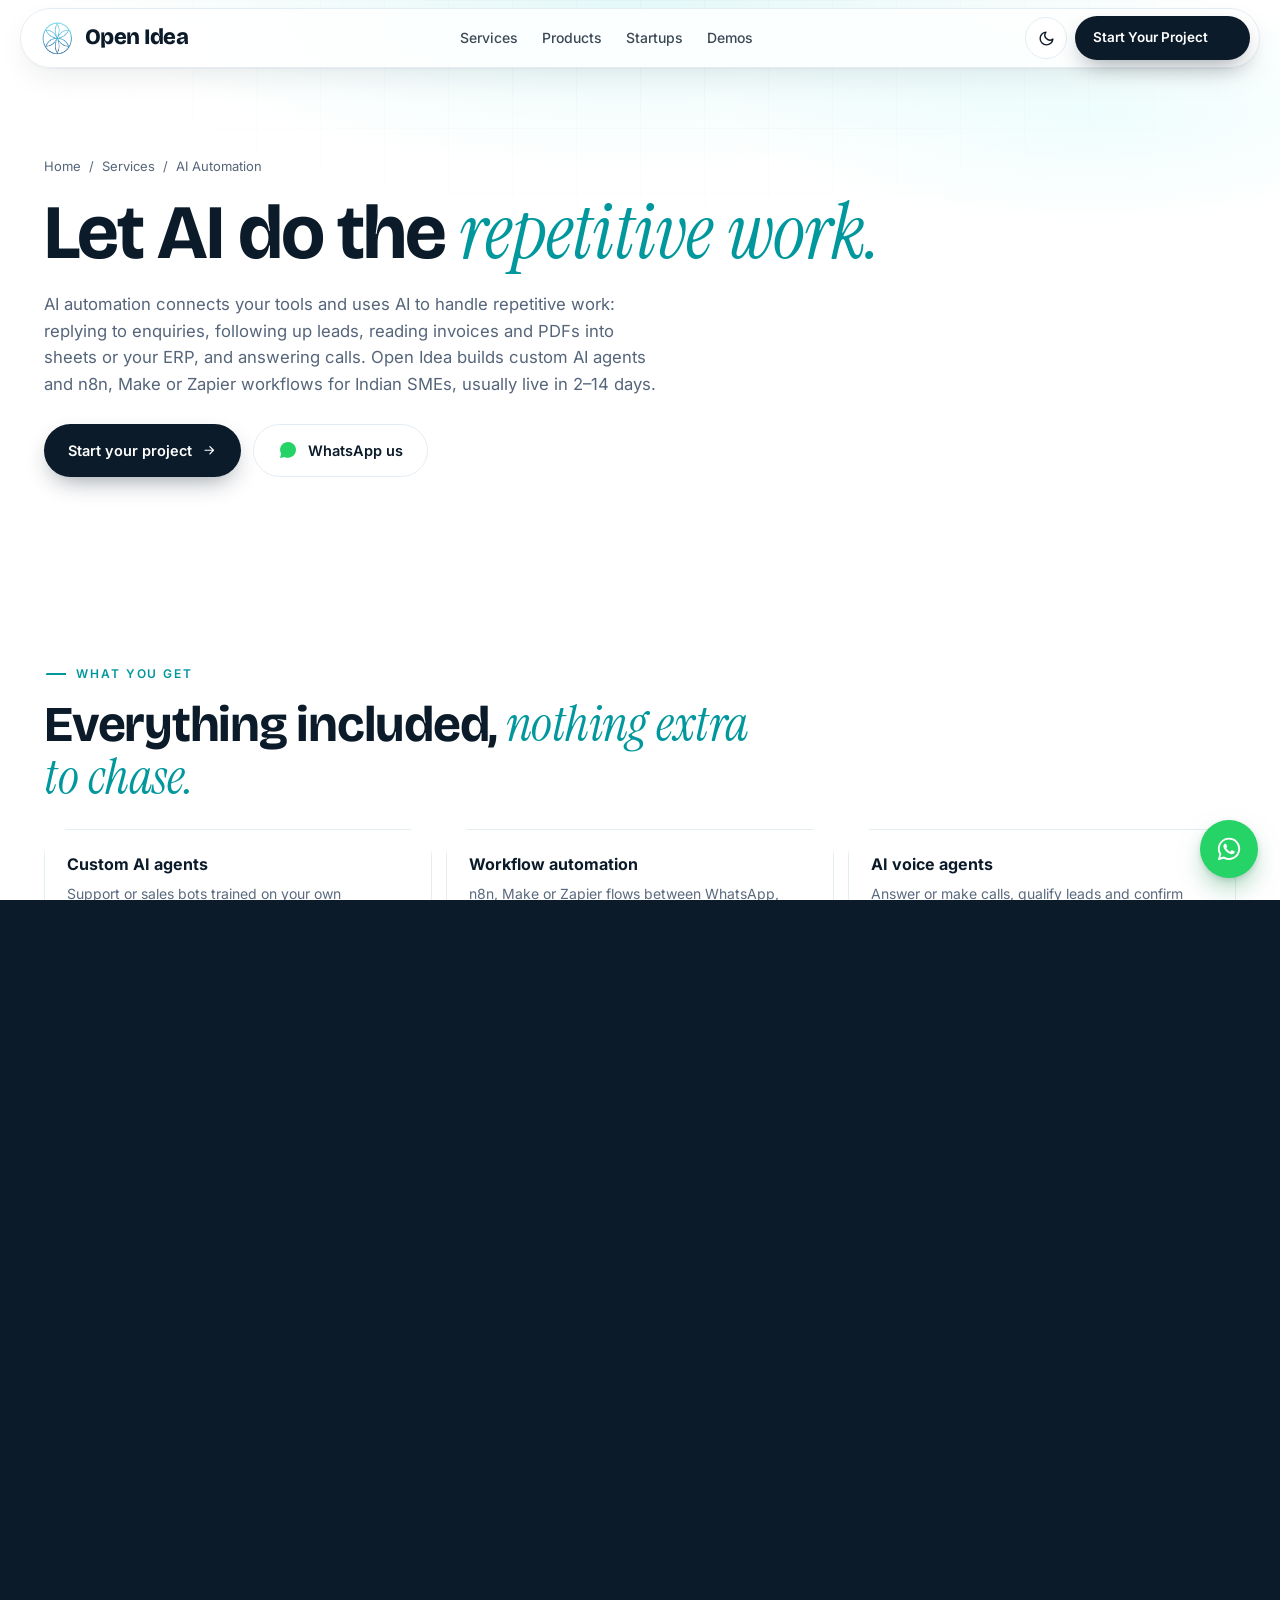
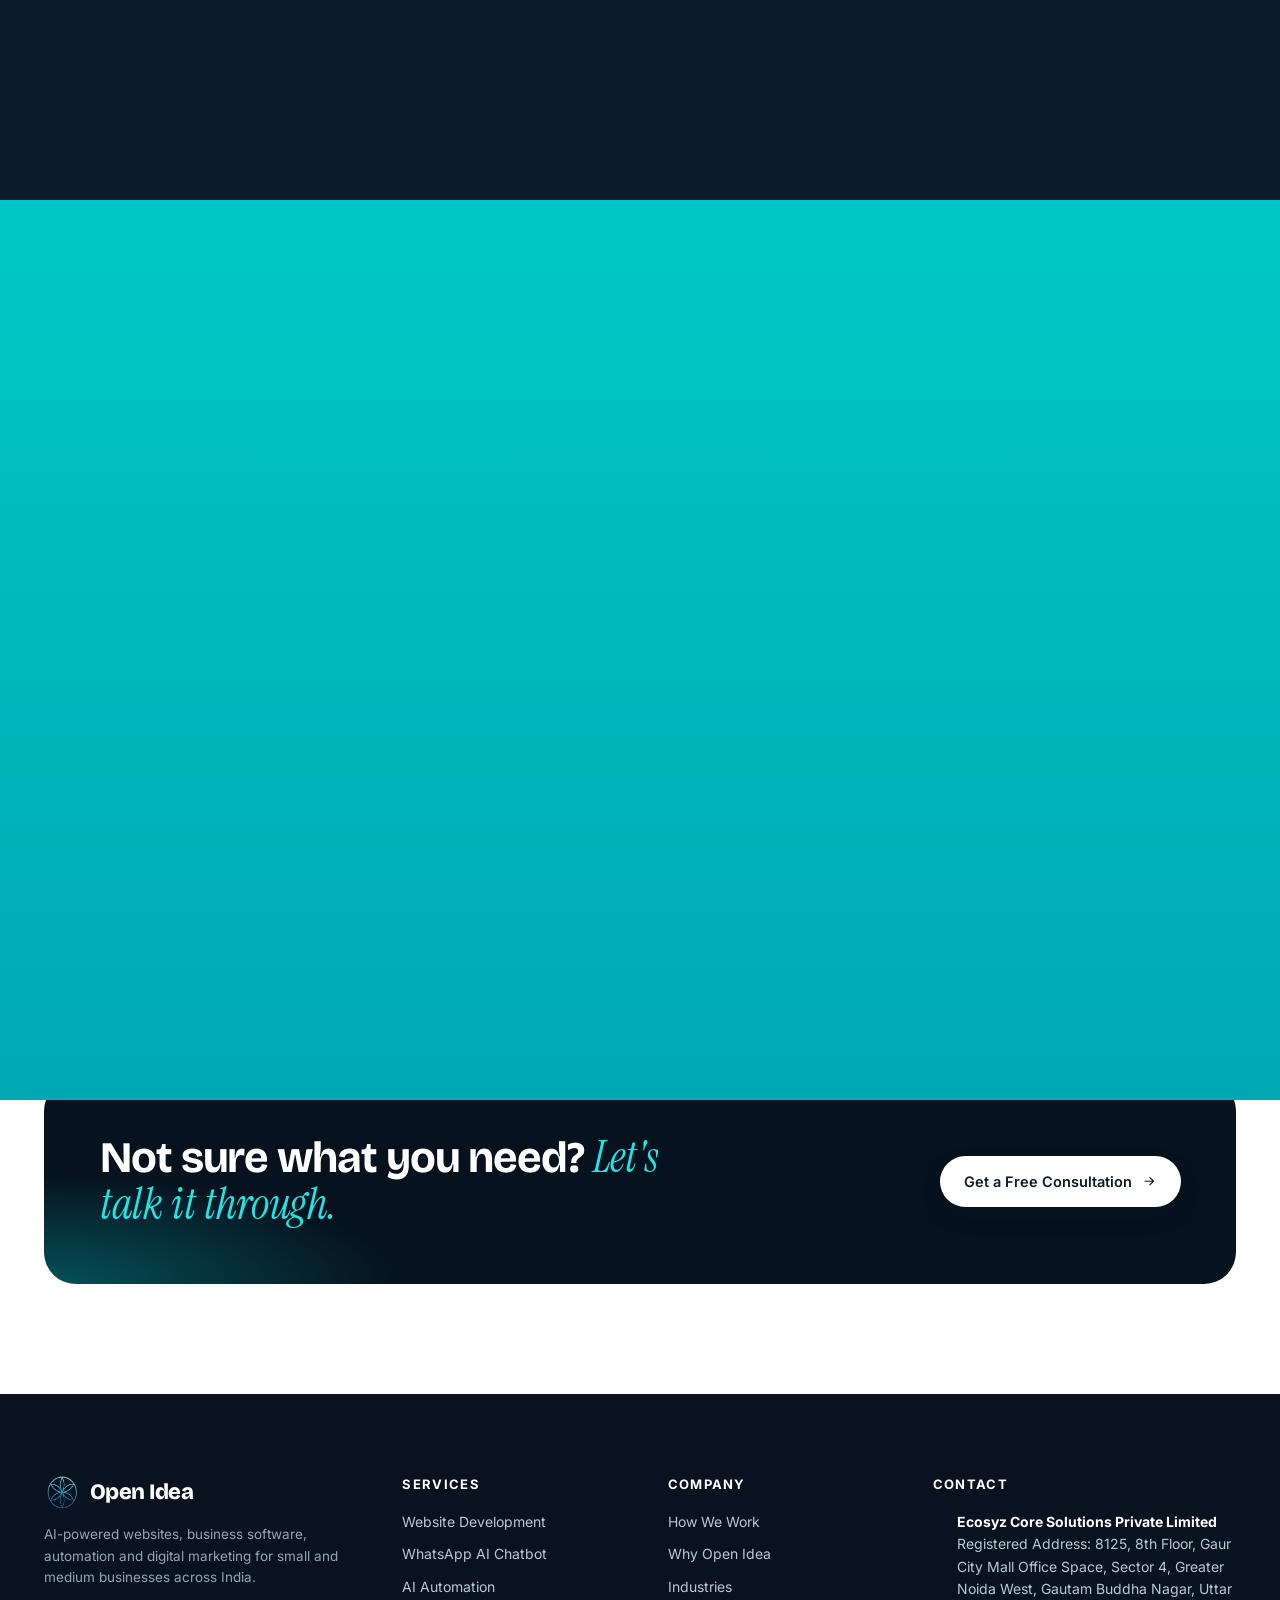
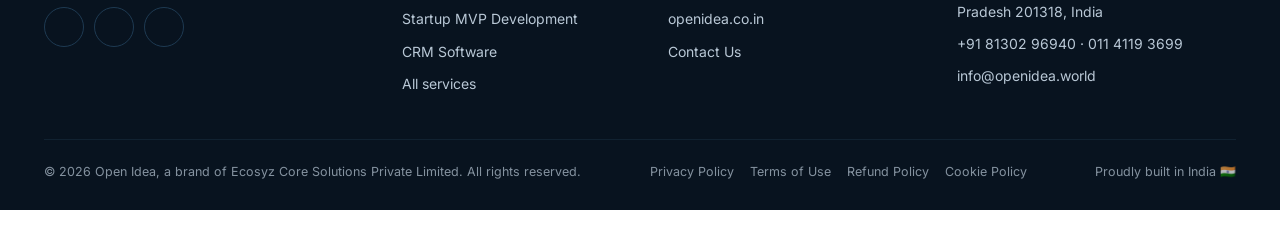
==== commit b0a69421: "Add three more verbatim Google reviews and link to all reviews Co-Authored-By: Claude Opus 5.5 <nore" ====
--- a/ai-automation.html
+++ b/ai-automation.html
@@ -29,7 +29,7 @@
 <link rel="preload" href="fonts/inter-400-700.woff2" as="font" type="font/woff2" crossorigin>
 <link rel="preload" href="fonts/instrument-serif-italic.woff2" as="font" type="font/woff2" crossorigin>
 <script type="application/ld+json">{"@context": "https://schema.org", "@graph": [{"@type": "ProfessionalService", "@id": "https://techpartner.openidea.co.in/#org", "name": "Open Idea", "alternateName": "Open Idea Tech Partner", "legalName": "Ecosyz Core Solutions Private Limited", "url": "https://techpartner.openidea.co.in/", "description": "Open Idea is a DPIIT-recognised, AIC-GBU incubated tech partner in Greater Noida West that builds websites, startup MVPs, business software, CRM, WhatsApp AI chatbots and AI automation for small and medium businesses and startups in India.", "email": "info@openidea.world", "telephone": "+91-8130296940", "image": "https://techpartner.openidea.co.in/img/og.jpg", "logo": "https://techpartner.openidea.co.in/img/logo.webp", "address": {"@type": "PostalAddress", "streetAddress": "8125, 8th Floor, Gaur City Mall Office Space, Sector 4", "addressLocality": "Greater Noida West", "addressRegion": "Uttar Pradesh", "postalCode": "201318", "addressCountry": "IN"}, "areaServed": [{"@type": "Country", "name": "India"}, {"@type": "City", "name": "Greater Noida"}, {"@type": "City", "name": "Noida"}, {"@type": "City", "name": "Delhi"}], "contactPoint": {"@type": "ContactPoint", "telephone": "+91-8130296940", "contactType": "sales", "availableLanguage": ["English", "Hindi"]}, "knowsAbout": ["Website development", "Startup MVP development", "WhatsApp Business API chatbots", "AI agents", "Workflow automation", "CRM software", "SEO", "Meta and Google Ads"], "hasOfferCatalog": {"@type": "OfferCatalog", "name": "Services", "itemListElement": [{"@type": "Offer", "itemOffered": {"@type": "Service", "name": "Website Development", "url": "https://techpartner.openidea.co.in/website-development.html"}}, {"@type": "Offer", "itemOffered": {"@type": "Service", "name": "WhatsApp AI Chatbot", "url": "https://techpartner.openidea.co.in/whatsapp-ai-chatbot.html"}}, {"@type": "Offer", "itemOffered": {"@type": "Service", "name": "AI Automation", "url": "https://techpartner.openidea.co.in/ai-automation.html"}}, {"@type": "Offer", "itemOffered": {"@type": "Service", "name": "Startup MVP Development", "url": "https://techpartner.openidea.co.in/mvp-development.html"}}, {"@type": "Offer", "itemOffered": {"@type": "Service", "name": "CRM Software for Small Business", "url": "https://techpartner.openidea.co.in/crm-software.html"}}, {"@type": "Offer", "itemOffered": {"@type": "Service", "name": "Digital Marketing & SEO", "url": "https://techpartner.openidea.co.in/services.html#marketing"}}, {"@type": "Offer", "itemOffered": {"@type": "Service", "name": "Branding & Design", "url": "https://techpartner.openidea.co.in/services.html#branding"}}]}, "sameAs": ["https://openidea.co.in", "https://www.linkedin.com/company/ecosyz/", "https://www.instagram.com/openidea.ai_platform/", "https://x.com/OpenIdeaOrg"], "priceRange": "₹₹"}, {"@type": "WebSite", "@id": "https://techpartner.openidea.co.in/#site", "url": "https://techpartner.openidea.co.in/", "name": "Open Idea Tech Partner", "publisher": {"@id": "https://techpartner.openidea.co.in/#org"}, "inLanguage": "en-IN"}]}</script>
-<link rel="stylesheet" href="css/site.min.css?v=85b7fc63">
+<link rel="stylesheet" href="css/site.min.css?v=a6fc922e">
 </head>
 <body>
 <svg width="0" height="0" style="position:absolute" aria-hidden="true">
--- a/css/site.min.css
+++ b/css/site.min.css
@@ -1 +1 @@
-@font-face{font-family:Bricolage Grotesque;src:url(../fonts/bricolage-500-800.woff2) format("woff2");font-weight:500 800;font-style:normal;font-display:swap}@font-face{font-family:Inter;src:url(../fonts/inter-400-700.woff2) format("woff2");font-weight:400 700;font-style:normal;font-display:swap}@font-face{font-family:"Instrument Serif";src:url(../fonts/instrument-serif-italic.woff2) format("woff2");font-weight:400;font-style:italic;font-display:swap}:root{--primary:#00C7C7;--primary-d:#00979D;--accent:#22E3E3;--navy:#0C1B2A;--bg:#ffffff;--bg-soft:#F4F9FB;--card:#ffffff;--text:#0C1B2A;--muted:#5A6A7E;--border:#E4EDF2;--shadow:0 1px 2px rgba(12,27,42,.04),0 12px 32px -8px rgba(12,27,42,.1);--shadow-lg:0 30px 60px -20px rgba(0,120,130,.28);--foot:#08131F;--hdr:76px;--r:20px;--ease:cubic-bezier(.2,.8,.2,1);--ease-out:cubic-bezier(.16,1,.3,1);--ease-io:cubic-bezier(.77,0,.18,1);--display:"Bricolage Grotesque",Inter,system-ui,sans-serif;--serif:"Instrument Serif",Georgia,serif}:root[data-theme=dark]{--bg:#08131F;--bg-soft:#0B1A29;--card:#0F2233;--text:#E6EDF5;--muted:#93A8BB;--border:#1A3247;--shadow:0 1px 2px rgba(0,0,0,.2),0 14px 34px -10px rgba(0,0,0,.5);--foot:#050D16}*{box-sizing:border-box;margin:0;padding:0}html{scroll-behavior:smooth;scroll-padding-top:var(--hdr)}body{font-family:Inter,system-ui,-apple-system,sans-serif;background:var(--bg);color:var(--text);line-height:1.6;overflow-x:hidden;-webkit-font-smoothing:antialiased}a{color:inherit;text-decoration:none}img,video{max-width:100%;display:block}svg.i{width:1em;height:1em;stroke:currentColor;fill:none;stroke-width:2;stroke-linecap:round;stroke-linejoin:round;flex:none}.wrap{max-width:1240px;margin:0 auto;padding:0 24px}section{padding:110px 0;position:relative}h1,h2,h3{font-family:var(--display);letter-spacing:-.025em}em,.ser{font-family:var(--serif);font-style:italic;font-weight:400;letter-spacing:-.01em}.sec-head{text-align:center;max-width:720px;margin:0 auto 48px}.sec-head h2{font-size:clamp(30px,4vw,50px);font-weight:700;line-height:1.05}.sec-head h2 em{color:var(--primary-d)}.sec-head p{color:var(--muted);font-size:16px;margin-top:14px}.eyebrow{display:inline-flex;align-items:center;gap:10px;font-size:12px;font-weight:600;letter-spacing:.16em;text-transform:uppercase;color:var(--primary-d);margin-bottom:14px}.eyebrow:before{content:"";width:22px;height:1.5px;background:currentColor;transform-origin:left;transition:transform 1s .2s var(--ease-out)}.rv:not(.in) .eyebrow:before,.eyebrow.rv:not(.in):before{transform:scaleX(0)}.btn{position:relative;display:inline-flex;align-items:center;justify-content:center;gap:10px;padding:14px 24px;border-radius:999px;font-weight:600;font-size:14.5px;cursor:pointer;border:0;font-family:inherit;overflow:hidden;isolation:isolate;transition:transform .4s var(--ease-out),box-shadow .4s,color .4s}.btn svg{transition:transform .4s var(--ease-out)}.btn:hover svg{transform:translate(4px)}.btn-p{background:var(--navy);color:#fff;box-shadow:0 10px 24px -8px #0c1b2a73}.btn-p:before{content:"";position:absolute;inset:0;z-index:-1;background:linear-gradient(100deg,var(--primary),#00A8B5);transform:translateY(101%);transition:transform .5s var(--ease-out)}.btn-p:hover:before{transform:none}.btn-p:hover{box-shadow:0 14px 30px -8px #00c7c78c}.btn-o{background:#ffffffb3;color:var(--text);border:1px solid var(--border);backdrop-filter:blur(8px)}.btn-o:hover{border-color:var(--primary)}.btn-o .dot{width:22px;height:22px;border-radius:50%;background:var(--primary);color:#fff;display:grid;place-items:center;font-size:10px}.intro{position:fixed;inset:0;z-index:200;background:#fff;display:grid;place-items:center;pointer-events:none;animation:curtain 1s 1s var(--ease-io) forwards}.intro img{width:64px;height:64px;animation:logoPop 1s var(--ease-out) both}.intro span{position:absolute;bottom:0;left:0;height:3px;background:var(--primary);animation:load 1s var(--ease-io) forwards}@keyframes curtain{to{clip-path:inset(0 0 100% 0)}}@keyframes logoPop{0%{opacity:0;transform:scale(.6) rotate(-20deg)}to{opacity:1;transform:none}}@keyframes load{0%{width:0}to{width:100%}}.intro{clip-path:inset(0 0 0 0)}.progress{position:fixed;top:0;left:0;right:0;height:3px;z-index:90;background:linear-gradient(90deg,var(--primary),var(--accent));transform-origin:left;transform:scaleX(0)}header{position:fixed;inset:0 0 auto;z-index:60;height:var(--hdr);display:flex;align-items:center;transition:transform .5s var(--ease-out)}header.hide{transform:translateY(-110%)}.nav{display:flex;align-items:center;justify-content:space-between;gap:16px;width:100%;height:60px;border-radius:999px;padding:0 10px 0 18px;border:1px solid transparent;transition:background .4s,border-color .4s,box-shadow .4s,max-width .6s var(--ease-out)}header.solid .nav{background:color-mix(in srgb,var(--bg) 82%,transparent);backdrop-filter:blur(18px) saturate(1.4);border-color:var(--border);box-shadow:var(--shadow);max-width:1120px}.logo{display:flex;align-items:center;gap:10px;font-family:var(--display);font-weight:800;font-size:22px;letter-spacing:-.03em}.logo img{width:36px;height:36px}.menu{display:flex;gap:4px;font-size:14px;font-weight:500;position:relative}.menu a{padding:8px 14px;border-radius:999px;opacity:.8;transition:opacity .2s,background .3s,color .3s}.menu a:hover{opacity:1;background:color-mix(in srgb,var(--primary) 12%,transparent)}.menu a.on{opacity:1;color:var(--primary-d);background:color-mix(in srgb,var(--primary) 12%,transparent)}.nav-r{display:flex;align-items:center;gap:8px}.nav-r .btn{padding:11px 18px;font-size:13.5px}.tbtn{width:42px;height:42px;border-radius:50%;border:1px solid var(--border);background:var(--card);color:var(--text);display:grid;place-items:center;cursor:pointer;font-size:17px;transition:transform .5s var(--ease-out)}.tbtn:hover{transform:rotate(25deg) scale(1.05)}.hero{min-height:100vh;min-height:100svh;display:flex;flex-direction:column;background:#fff;overflow:hidden;padding:0}.hero-media{position:absolute;left:0;right:0;bottom:0;height:64%;z-index:0;pointer-events:none;-webkit-mask-image:linear-gradient(180deg,transparent 0,#000 30%);mask-image:linear-gradient(180deg,transparent 0,#000 30%)}.hero-media .slide{position:absolute;inset:0;width:100%;height:100%;object-fit:cover;object-position:center 72%;opacity:0;transform:scale(1.06);transition:opacity 1.4s var(--ease),transform 8s linear}.hero-media .slide.on{opacity:1;transform:scale(1)}.hero-media:after{content:"";position:absolute;inset:auto 0 0;height:30%;background:linear-gradient(0deg,rgba(255,255,255,.85),transparent)}.hero-glow{position:absolute;inset:0;z-index:0;pointer-events:none;background:radial-gradient(60% 45% at 50% 0%,rgba(0,199,199,.1),transparent 70%),radial-gradient(40% 30% at 85% 20%,rgba(34,227,227,.08),transparent 70%)}.hero-grid{position:absolute;inset:0;z-index:0;pointer-events:none;opacity:.5;background-image:linear-gradient(rgba(12,27,42,.05) 1px,transparent 1px),linear-gradient(90deg,rgba(12,27,42,.05) 1px,transparent 1px);background-size:64px 64px;-webkit-mask-image:radial-gradient(70% 50% at 50% 10%,#000,transparent 75%);mask-image:radial-gradient(70% 50% at 50% 10%,#000,transparent 75%)}.hero-main{position:relative;z-index:2;flex:1;display:flex;justify-content:center;padding:calc(var(--hdr) + 44px) 0 0}.hero-copy{text-align:center;max-width:900px;display:flex;flex-direction:column;align-items:center;will-change:transform,opacity}.badge{display:inline-flex;align-items:center;gap:10px;padding:6px 14px 6px 6px;border-radius:999px;background:#fffc;border:1px solid var(--border);font-size:13px;font-weight:500;color:var(--muted);backdrop-filter:blur(8px);box-shadow:var(--shadow)}.badge b{background:var(--navy);color:#fff;font-size:11px;font-weight:600;padding:3px 9px;border-radius:999px;letter-spacing:.02em}.hero h1{font-size:clamp(40px,6.4vw,92px);line-height:.98;font-weight:700;margin:22px 0 20px}.hero h1 em{color:var(--primary-d);font-size:1.08em}.hero h1 .w{display:inline-block;overflow:hidden;vertical-align:bottom;padding:0 .02em .08em}.hero h1 .w>span{display:inline-block;transform:translateY(110%)}.hero .lead{color:var(--muted);font-size:clamp(15.5px,1.25vw,18px);max-width:580px;margin-bottom:30px}.ctas{display:flex;gap:12px;flex-wrap:wrap;justify-content:center}.ready .hero h1 .w>span{animation:wordUp 1.1s var(--ease-out) forwards;animation-delay:calc(1.6s + var(--i) * 70ms)}.hero .fx{opacity:0;transform:translateY(22px);filter:blur(6px)}.ready .hero .fx{animation:fxIn 1s var(--ease-out) forwards;animation-delay:var(--d)}.hero-media{animation:mediaIn 1.6s .3s var(--ease-out) both}@keyframes wordUp{to{transform:none}}@keyframes fxIn{to{opacity:1;transform:none;filter:none}}@keyframes mediaIn{0%{opacity:0;transform:translateY(40px) scale(1.04)}to{opacity:1;transform:none}}.stats{position:relative;z-index:2;margin:0 auto 22px;width:min(1000px,calc(100% - 32px))}.stats-in{display:grid;grid-template-columns:repeat(4,1fr);border-radius:22px;background:#ffffffb8;backdrop-filter:blur(16px) saturate(1.3);border:1px solid rgba(255,255,255,.9);box-shadow:0 20px 50px -20px #0c1b2a40}.stat{display:flex;align-items:center;gap:12px;justify-content:center;padding:18px 12px;position:relative}.stat+.stat:before{content:"";position:absolute;left:0;top:22%;bottom:22%;width:1px;background:var(--border)}.stat svg{font-size:22px;color:var(--primary-d)}.stat b{font-family:var(--display);font-size:26px;font-weight:700;display:block;line-height:1.1;font-variant-numeric:tabular-nums}.stat span{font-size:12px;color:var(--muted)}.scroll-cue{position:absolute;left:50%;bottom:118px;z-index:2;width:24px;height:38px;margin-left:-12px;border:1.5px solid rgba(12,27,42,.25);border-radius:14px;display:none}.scroll-cue:after{content:"";position:absolute;left:50%;top:7px;width:3px;height:7px;margin-left:-1.5px;border-radius:2px;background:var(--navy);animation:cue 1.8s infinite}@keyframes cue{0%{opacity:0;transform:translateY(-3px)}40%{opacity:1}to{opacity:0;transform:translateY(10px)}}.marquee{padding:22px 0;border-block:1px solid var(--border);overflow:hidden;background:var(--bg)}.marquee .track{display:flex;gap:48px;width:max-content;animation:mq 40s linear infinite}.marquee:hover .track{animation-play-state:paused}.marquee span{display:inline-flex;align-items:center;gap:48px;font-family:var(--display);font-size:clamp(20px,2.4vw,30px);font-weight:600;color:var(--muted);white-space:nowrap}.marquee span:after{content:"\2726";color:var(--primary);font-size:.6em}.marquee span:nth-child(2n){font-family:var(--serif);font-style:italic;font-weight:400;color:var(--text)}@keyframes mq{to{transform:translate(-50%)}}.rail{display:grid;gap:20px}.r6{grid-template-columns:repeat(3,1fr)}.r4{grid-template-columns:repeat(4,1fr)}.r8{grid-template-columns:repeat(8,1fr)}.r3{grid-template-columns:repeat(3,1fr)}.card{--mx:50%;--my:50%;position:relative;background:var(--card);border:1px solid var(--border);border-radius:var(--r);overflow:hidden;box-shadow:var(--shadow);display:flex;flex-direction:column;transition:transform .6s var(--ease-out),border-color .4s,box-shadow .6s var(--ease-out)}.card:after{content:"";position:absolute;inset:0;pointer-events:none;opacity:0;transition:opacity .4s;background:radial-gradient(380px circle at var(--mx) var(--my),rgba(0,199,199,.13),transparent 45%)}.card:hover{transform:translateY(-8px);border-color:color-mix(in srgb,var(--primary) 50%,var(--border));box-shadow:var(--shadow-lg)}.card:hover:after{opacity:1}.thumb{aspect-ratio:16/10;overflow:hidden;background:var(--bg-soft);margin:8px 8px 0;border-radius:14px}.thumb img{width:100%;height:100%;object-fit:cover;transition:transform 1.2s var(--ease-out)}.card:hover .thumb img{transform:scale(1.08)}.card .body{padding:18px 20px 20px;flex:1;display:flex;flex-direction:column}.card h3{font-size:19px;font-weight:700;line-height:1.25;margin-bottom:8px}.card p{font-size:14px;color:var(--muted);flex:1}.go{align-self:flex-start;margin-top:16px;display:inline-flex;align-items:center;gap:8px;font-size:13px;font-weight:600;color:var(--primary-d)}.go svg{transition:transform .4s var(--ease-out)}.card:hover .go svg{transform:translate(5px)}.go:before{content:"Learn more"}.tag{display:inline-block;font-size:11px;font-weight:600;color:var(--primary-d);background:color-mix(in srgb,var(--primary) 12%,transparent);padding:4px 10px;border-radius:999px;margin-bottom:10px;align-self:flex-start}.num{position:absolute;top:20px;right:20px;z-index:2;font-family:var(--display);font-size:12px;font-weight:700;color:#fff;background:#0c1b2a8c;backdrop-filter:blur(6px);padding:4px 10px;border-radius:999px}.alt{background:var(--bg-soft)}.duo{display:grid;grid-template-columns:1.1fr 1fr;gap:64px;align-items:center}.duo-media{border-radius:28px;overflow:hidden;box-shadow:var(--shadow-lg);aspect-ratio:16/10;background:#1a1410}.duo-media img{width:100%;height:100%;object-fit:cover}.duo h2{font-size:clamp(30px,3.6vw,48px);font-weight:700;margin-bottom:16px;line-height:1.05}.duo h2 .ser{color:var(--primary-d)}.duo p{color:var(--muted);margin-bottom:28px;font-size:16px}.pills{display:grid;grid-template-columns:repeat(3,1fr);gap:12px}.pill{border:1px solid var(--border);background:var(--card);border-radius:18px;padding:16px;display:flex;flex-direction:column;gap:10px;font-size:13px;transition:transform .5s var(--ease-out),border-color .3s,box-shadow .5s}.pill:hover{transform:translateY(-4px);border-color:var(--primary);box-shadow:var(--shadow)}.pill svg{font-size:22px;color:var(--primary-d);padding:8px;width:40px;height:40px;border-radius:12px;background:color-mix(in srgb,var(--primary) 12%,transparent)}.pill b{display:block;font-family:var(--display);font-size:16px}.pill span{color:var(--muted);font-size:12.5px}.auto-box{position:relative;border-radius:32px;overflow:hidden;display:grid;grid-template-columns:1fr 1.15fr;gap:0;background:#06121d;color:#fff;isolation:isolate}.auto-box:before{content:"";position:absolute;inset:0;z-index:-1;background:radial-gradient(60% 80% at 0% 100%,rgba(0,199,199,.35),transparent 60%),radial-gradient(50% 60% at 100% 0%,rgba(34,227,227,.18),transparent 60%)}.auto-box:after{content:"";position:absolute;inset:0;z-index:-1;opacity:.35;background-image:linear-gradient(rgba(255,255,255,.06) 1px,transparent 1px),linear-gradient(90deg,rgba(255,255,255,.06) 1px,transparent 1px);background-size:48px 48px;-webkit-mask-image:linear-gradient(90deg,#000,transparent 70%);mask-image:linear-gradient(90deg,#000,transparent 70%)}.auto-txt{padding:56px 48px}.auto-txt .eyebrow{color:#7ee8e8}.auto-txt h2{font-size:clamp(30px,3.6vw,50px);line-height:1.02;margin-bottom:16px;font-weight:700}.auto-txt h2 em{color:var(--accent)}.auto-txt p{font-size:15.5px;opacity:.75;margin-bottom:28px;max-width:420px}.auto-txt .btn-p:hover{color:#fff}.auto-list{list-style:none;padding:40px;display:grid;grid-template-columns:1fr 1fr;gap:12px;align-content:center}.auto-list li{display:flex;gap:12px;align-items:center;font-size:14.5px;font-weight:500;padding:16px 18px;border-radius:16px;background:#ffffff0a;border:1px solid rgba(255,255,255,.08);transition:background .4s,border-color .4s,transform .5s var(--ease-out)}.auto-list li:hover{background:#00c7c71f;border-color:#22e3e366;transform:translate(4px)}.auto-list li:last-child{grid-column:1/-1}.auto-list svg{color:var(--accent);font-size:18px}.auto-art{position:absolute;right:-6%;bottom:-10%;width:52%;opacity:.12;z-index:-1;pointer-events:none}.ind{text-align:center;font-size:13.5px;font-weight:600;transition:transform .5s var(--ease-out)}.ind:hover{transform:translateY(-6px)}.ind .ph{aspect-ratio:3/4;border-radius:20px;overflow:hidden;margin-bottom:12px;box-shadow:var(--shadow);position:relative}.ind .ph:after{content:"";position:absolute;inset:0;background:linear-gradient(0deg,rgba(0,151,157,.45),transparent 55%);opacity:0;transition:opacity .5s}.ind:hover .ph:after{opacity:1}.ind .ph img{width:100%;height:100%;object-fit:cover;transition:transform 1.2s var(--ease-out)}.ind:hover .ph img{transform:scale(1.1)}.split{display:grid;grid-template-columns:1fr 1fr;gap:64px;align-items:center}.split-media{border-radius:28px;overflow:hidden;box-shadow:var(--shadow-lg);aspect-ratio:4/5;position:sticky;top:110px}.split-media img{width:100%;height:100%;object-fit:cover}.steps{list-style:none;display:grid;gap:0;position:relative}.steps:before{content:"";position:absolute;left:23px;top:24px;bottom:24px;width:2px;background:var(--border)}.steps:after{content:"";position:absolute;left:23px;top:24px;width:2px;height:calc((100% - 48px) * var(--p,0));background:linear-gradient(var(--primary),var(--accent));transition:height .2s linear}.step{display:flex;gap:20px;align-items:flex-start;padding:16px 0;position:relative;z-index:1}.step .n{flex:none;width:48px;height:48px;border-radius:50%;background:var(--card);border:2px solid var(--border);color:var(--muted);display:grid;place-items:center;font-family:var(--display);font-weight:700;transition:background .5s,color .5s,border-color .5s,box-shadow .5s}.step.lit .n{background:var(--primary);border-color:var(--primary);color:#fff;box-shadow:0 0 0 8px color-mix(in srgb,var(--primary) 15%,transparent)}.step h3{font-size:20px;margin:10px 0 4px}.step p{font-size:14.5px;color:var(--muted)}.why-grid{display:grid;grid-template-columns:repeat(2,1fr);gap:14px}.why{background:var(--card);border:1px solid var(--border);border-radius:20px;padding:22px;transition:transform .5s var(--ease-out),border-color .3s,box-shadow .5s}.why:hover{transform:translateY(-5px);border-color:var(--primary);box-shadow:var(--shadow)}.why svg{font-size:22px;color:var(--primary-d);margin-bottom:14px;padding:10px;width:44px;height:44px;border-radius:12px;background:color-mix(in srgb,var(--primary) 12%,transparent)}.why h3{font-size:17px;margin-bottom:4px}.why p{font-size:14px;color:var(--muted)}.test{display:flex;flex-direction:column;gap:18px;background:var(--card);border:1px solid var(--border);border-radius:24px;padding:28px;box-shadow:var(--shadow);transition:transform .5s var(--ease-out)}.test:hover{transform:translateY(-6px) rotate(-.4deg)}.test q{font-family:var(--serif);font-style:italic;font-size:22px;line-height:1.3;quotes:"\201c" "\201d"}.who{display:flex;gap:12px;align-items:center;margin-top:auto;padding-top:16px;border-top:1px solid var(--border)}.ava{width:44px;height:44px;border-radius:50%;flex:none;display:grid;place-items:center;font-weight:700;color:#fff}.who b{font-size:14px;display:block}.who small{font-size:12.5px;color:var(--muted)}.stars{color:#f5b301;letter-spacing:3px}.inq{display:grid;grid-template-columns:.9fr 1.1fr;gap:28px;align-items:stretch}.inq-info{position:relative;overflow:hidden;background:#06121d;color:#fff;border-radius:28px;padding:40px;display:flex;flex-direction:column;gap:20px;isolation:isolate}.inq-info:before{content:"";position:absolute;inset:0;z-index:-1;background:radial-gradient(70% 60% at 100% 100%,rgba(0,199,199,.4),transparent 60%)}.inq-info h2{font-size:clamp(28px,3vw,42px);line-height:1.05;font-weight:700}.inq-info h2 em{color:var(--accent)}.inq-info p{opacity:.78;font-size:15px}.ci{display:flex;gap:14px;align-items:flex-start;font-size:14.5px}.ci svg{font-size:18px;color:#7ee8e8;margin-top:3px}.ci a{text-decoration:underline;text-decoration-color:#ffffff4d;text-underline-offset:4px;transition:text-decoration-color .3s}.ci a:hover{text-decoration-color:var(--accent)}form.card{padding:36px;gap:16px;display:grid;grid-template-columns:1fr 1fr;border-radius:28px}form.card:after{display:none}form.card:hover{transform:none}form .full{grid-column:1/-1}label{font-size:13px;font-weight:600;display:grid;gap:8px}input,select,textarea{font:inherit;font-size:14.5px;padding:13px 16px;border-radius:14px;border:1.5px solid var(--border);background:var(--bg);color:var(--text);transition:border-color .3s,box-shadow .3s;width:100%}input:focus,select:focus,textarea:focus{outline:0;border-color:var(--primary);box-shadow:0 0 0 4px color-mix(in srgb,var(--primary) 18%,transparent)}textarea{min-height:120px;resize:vertical}.form-note{font-size:12.5px;color:var(--muted)}footer{background:var(--foot);color:#b9c8d6;padding:80px 0 28px;font-size:14px;overflow:hidden}.f-big{font-family:var(--display);font-weight:800;font-size:clamp(56px,13vw,200px);line-height:.85;letter-spacing:-.05em;color:transparent;-webkit-text-stroke:1px rgba(126,232,232,.25);margin-bottom:56px;white-space:nowrap}.f-big em{-webkit-text-stroke:0;color:#22e3e3d9;font-weight:400}.f-grid{display:grid;grid-template-columns:1.4fr 1fr 1fr 1.3fr;gap:32px}footer h4{color:#fff;font-size:13px;margin-bottom:16px;letter-spacing:.1em;text-transform:uppercase;font-family:Inter,sans-serif}footer ul{list-style:none;display:grid;gap:10px}footer a{transition:color .3s}footer a:hover{color:var(--accent)}.f-brand .logo{color:#fff;margin-bottom:14px}.f-brand p{font-size:13.5px;opacity:.8;max-width:300px}.soc{display:flex;gap:10px;margin-top:18px}.soc a{width:40px;height:40px;border-radius:50%;border:1px solid #1E3A52;display:grid;place-items:center;transition:background .4s,border-color .4s,color .4s,transform .4s var(--ease-out)}.soc a:hover{background:var(--primary);border-color:var(--primary);color:#fff;transform:translateY(-3px)}.f-contact li{display:flex;gap:10px}.f-contact svg{color:var(--accent);margin-top:4px}.f-bot{border-top:1px solid #16293A;margin-top:44px;padding-top:22px;display:flex;justify-content:space-between;flex-wrap:wrap;gap:10px;font-size:12.5px;opacity:.7}.rv{opacity:0;transition:opacity 1s var(--ease-out),transform 1.1s var(--ease-out),clip-path 1.3s var(--ease-io),filter 1s var(--ease-out)}.rv,.rv[data-rv=up]{transform:translateY(40px)}.rv[data-rv=left]{transform:translate(-50px)}.rv[data-rv=right]{transform:translate(50px)}.rv[data-rv=scale]{transform:scale(.92);filter:blur(8px)}.rv[data-rv=wipe]{opacity:1;transform:none;clip-path:inset(0 0 100% 0 round 28px)}.rv[data-rv=wipe] img{transform:scale(1.25);transition:transform 1.8s var(--ease-out)}.rv.in{opacity:1;transform:none;filter:none;clip-path:inset(0 0 0 0 round 28px)}.rv.in[data-rv=wipe] img{transform:scale(1)}.split-head h2 .ln{display:block;overflow:hidden}.sec-head.rv h2,.auto-txt h2,.duo h2{transition:clip-path 1.2s .1s var(--ease-io)}::view-transition-old(root),::view-transition-new(root){animation:none;mix-blend-mode:normal}::view-transition-new(root){animation:vtIn .8s var(--ease-io)}@keyframes vtIn{0%{clip-path:circle(0 at var(--vx) var(--vy))}to{clip-path:circle(var(--vr) at var(--vx) var(--vy))}}.appbar{display:none}@media (max-width:1100px){.r8{grid-template-columns:repeat(4,1fr)}.r4{grid-template-columns:repeat(2,1fr)}.f-grid{grid-template-columns:1fr 1fr}.auto-box{grid-template-columns:1fr}.auto-txt{padding:44px 36px 8px}.auto-list{padding:28px 36px 40px}}@media (min-width:901px) and (min-height:760px){.scroll-cue{display:block}}@media (max-width:900px){:root{--hdr:66px}section{padding:64px 0}.menu,.nav-r .btn{display:none}.nav{height:52px;padding:0 6px 0 14px}header .nav{background:color-mix(in srgb,var(--bg) 82%,transparent);backdrop-filter:blur(18px);border-color:var(--border)}.wrap.nav{margin:0 12px;width:calc(100% - 24px)}.logo{font-size:19px}.logo img{width:30px;height:30px}.tbtn{width:38px;height:38px}.hero-main{padding-top:calc(var(--hdr) + 22px)}.hero h1{margin:16px 0 14px}.hero .lead{margin-bottom:20px}.hero-media{height:46%;-webkit-mask-image:linear-gradient(180deg,transparent 0,#000 22%);mask-image:linear-gradient(180deg,transparent 0,#000 22%)}.hero-media .slide{object-position:center 70%}.ctas{flex-wrap:nowrap;gap:10px;width:100%}.ctas .btn{flex:1;padding:13px 10px;font-size:13.5px;white-space:nowrap}.badge{font-size:12px}.stats{margin-bottom:12px}.stat{flex-direction:column;gap:2px;text-align:center;padding:12px 4px}.stat svg{display:none}.stat b{font-size:19px}.stat span{font-size:10px;white-space:nowrap}.rail{display:flex;overflow-x:auto;scroll-snap-type:x mandatory;gap:12px;margin:0 -24px;padding:6px 24px 18px;scrollbar-width:none}.rail::-webkit-scrollbar{display:none}.rail>*{scroll-snap-align:start;flex:0 0 78%}.r3>*{flex-basis:86%}.r8>*{flex:0 0 38%}.sec-head{text-align:left;margin-bottom:24px}.duo,.split,.inq{grid-template-columns:1fr;gap:28px}.split-media{position:relative;top:0;aspect-ratio:16/10}#why .split-media{order:-1}.pills{gap:8px}.pill{padding:12px}.why-grid{gap:10px}.why{padding:16px}.why p{font-size:13px}.auto-txt{padding:36px 24px 4px}.auto-list{padding:20px 24px 28px;gap:8px}.auto-list li{padding:12px;font-size:13px}form.card{grid-template-columns:1fr;padding:22px}.inq-info{padding:28px}.f-grid{gap:28px}.f-brand,.f-contact-col{grid-column:1/-1}footer{padding:56px 0 110px}.f-big{margin-bottom:36px}.test q{font-size:19px}.appbar{display:grid;grid-template-columns:repeat(5,1fr);position:fixed;left:12px;right:12px;bottom:calc(12px + env(safe-area-inset-bottom));z-index:70;background:color-mix(in srgb,var(--card) 90%,transparent);backdrop-filter:blur(18px);border:1px solid var(--border);border-radius:22px;box-shadow:0 14px 34px #0c1b2a33;padding:8px 4px;transform:translateY(150%);transition:transform .6s var(--ease-out)}.appbar.show{transform:none}.appbar a{display:flex;flex-direction:column;align-items:center;gap:3px;font-size:10.5px;font-weight:600;color:var(--muted)}.appbar a svg{font-size:20px}.appbar a.on{color:var(--primary-d)}.appbar .mid{margin-top:-26px}.appbar .mid span{width:52px;height:52px;border-radius:50%;background:var(--navy);color:#fff;display:grid;place-items:center;box-shadow:0 10px 22px #00979d73;font-size:22px}}@media (max-width:420px){.hero h1{font-size:38px}.hero .lead{font-size:14.5px}.ctas .btn{font-size:12.5px;padding:12px 6px}}@media (prefers-reduced-motion:reduce){*,*:before,*:after{animation-duration:1ms!important;animation-delay:0s!important;transition:none!important}.intro{display:none}.rv{opacity:1;transform:none;filter:none;clip-path:none}.hero .fx{opacity:1;transform:none;filter:none}.hero h1 .w>span{transform:none}.appbar{transform:none}.marquee .track{animation:none}}:root{--t-micro:.1s;--t-small:.2s;--t-medium:.3s;--t-large:.5s;--ease-in:cubic-bezier(.4,0,1,1);--ease-enter:cubic-bezier(0,0,.2,1)}html.lenis,html.lenis body{height:auto}.lenis.lenis-smooth{scroll-behavior:auto!important}.lenis.lenis-stopped{overflow:hidden}.hero h1{font-size:clamp(40px,5.6vw,84px)}.hero h1 .br{display:block;height:0}.hero-media{height:58%;transform-origin:50% 100%}.hero-media .slide{object-position:center 62%}.hero-media[data-kind=warm] .slide.on{object-position:center 45%}.media-ctl{position:absolute;right:24px;bottom:110px;z-index:3;width:40px;height:40px;border-radius:50%;border:1px solid var(--border);background:#ffffffbf;backdrop-filter:blur(8px);display:grid;place-items:center;cursor:pointer;color:var(--navy);font-size:14px;transition:transform var(--t-small) var(--ease-enter)}.media-ctl:hover{transform:scale(1.08)}.media-dots{position:absolute;left:24px;bottom:124px;z-index:3;display:flex;gap:6px}.media-dots i{width:22px;height:3px;border-radius:2px;background:#0c1b2a26;overflow:hidden;position:relative}.media-dots i.on:after{content:"";position:absolute;inset:0;background:var(--primary-d);transform-origin:left;animation:dot var(--dur,7s) linear forwards}@keyframes dot{0%{transform:scaleX(0)}to{transform:scaleX(1)}}.ln{display:block;overflow:hidden;padding-bottom:.06em;margin-bottom:-.06em}.ln>span{display:block;will-change:transform}.duo-media video{width:100%;height:100%;object-fit:cover}.pt{position:fixed;inset:0;z-index:300;pointer-events:none;display:grid;place-items:center;background:var(--navy);transform:translateY(100%)}.pt:before{content:"";position:absolute;inset:0;background:linear-gradient(180deg,var(--primary),#00A8B5);transform:translateY(100%);transition:none}.pt img{width:54px;height:54px;opacity:0;position:relative}.pt.out{animation:ptOut .42s var(--ease-in) forwards}.pt.out img{animation:fadeLogo .3s .15s forwards}.pt.in{transform:none;animation:ptIn .6s .1s var(--ease-out) forwards}.pt.in img{opacity:1;animation:fadeLogoOut .25s forwards}@keyframes ptOut{0%{transform:translateY(100%)}to{transform:none}}@keyframes ptIn{to{transform:translateY(-100%)}}@keyframes fadeLogo{to{opacity:1}}@keyframes fadeLogoOut{to{opacity:0}}@view-transition{navigation:auto}.mag{will-change:transform}.page-hero{position:relative;padding:calc(var(--hdr) + 80px) 0 70px;background:#fff;overflow:hidden;color:#0c1b2a;--text:#0C1B2A;--muted:#55657A;--border:#E3ECF2}.page-hero .hero-glow,.page-hero .hero-grid{position:absolute;inset:0}.page-hero .wrap{position:relative;z-index:1}.crumb{display:flex;gap:8px;align-items:center;font-size:13px;color:var(--muted);margin-bottom:18px}.crumb a:hover{color:var(--primary-d)}.page-hero h1{font-size:clamp(40px,6vw,88px);line-height:.98;font-weight:700;max-width:960px}.page-hero h1 em{color:var(--primary-d)}.page-hero p{color:var(--muted);font-size:clamp(15.5px,1.3vw,18px);max-width:620px;margin-top:20px}.chips{display:flex;flex-wrap:wrap;gap:8px;margin-top:30px}.chips a{padding:9px 16px;border-radius:999px;border:1px solid var(--border);background:#fffc;font-size:13.5px;font-weight:500;transition:border-color var(--t-small),background var(--t-small),transform var(--t-small) var(--ease-enter)}.chips a:hover{border-color:var(--primary);background:color-mix(in srgb,var(--primary) 10%,#fff);transform:translateY(-2px)}.svc{display:grid;grid-template-columns:.85fr 1.15fr;gap:56px;padding:64px 0;border-top:1px solid var(--border);align-items:start}.svc:first-child{border-top:0;padding-top:0}.svc-side{position:sticky;top:110px}.svc-k{font-family:var(--display);font-weight:700;font-size:14px;color:var(--primary-d);letter-spacing:.1em}.svc h2{font-size:clamp(28px,3.2vw,44px);line-height:1.05;font-weight:700;margin:10px 0 14px}.svc h2 em{color:var(--primary-d)}.svc-side p{color:var(--muted);font-size:15.5px;margin-bottom:22px;max-width:420px}.svc-side .thumb{margin:0 0 22px;border-radius:22px;aspect-ratio:16/10;box-shadow:var(--shadow)}.svc-list{list-style:none;display:grid;grid-template-columns:1fr 1fr;gap:12px}.svc-list li{display:flex;gap:14px;align-items:center;padding:18px 20px;border-radius:18px;background:var(--card);border:1px solid var(--border);font-weight:600;font-size:15px;transition:transform var(--t-medium) var(--ease-enter),border-color var(--t-small),box-shadow var(--t-medium)}.svc-list li:hover{transform:translateY(-3px);border-color:var(--primary);box-shadow:var(--shadow)}.svc-list li span{flex:none;width:34px;height:34px;border-radius:10px;display:grid;place-items:center;font-family:var(--display);font-size:12px;font-weight:700;color:var(--primary-d);background:color-mix(in srgb,var(--primary) 12%,transparent)}.pgrid{display:grid;grid-template-columns:repeat(2,1fr);gap:20px}.prod{position:relative;background:var(--card);border:1px solid var(--border);border-radius:26px;padding:30px;display:flex;flex-direction:column;gap:16px;box-shadow:var(--shadow);overflow:hidden;transition:transform .5s var(--ease-out),border-color var(--t-small),box-shadow .5s var(--ease-out)}.prod:hover{transform:translateY(-6px);border-color:color-mix(in srgb,var(--primary) 50%,var(--border));box-shadow:var(--shadow-lg)}.prod-top{display:flex;justify-content:space-between;align-items:flex-start;gap:12px}.prod .ico{width:52px;height:52px;border-radius:16px;display:grid;place-items:center;font-size:24px;color:var(--primary-d);background:color-mix(in srgb,var(--primary) 12%,transparent)}.prod .no{font-family:var(--display);font-weight:800;font-size:44px;line-height:1;color:color-mix(in srgb,var(--text) 8%,transparent)}.prod h3{font-size:24px;line-height:1.15}.prod ul{list-style:none;display:grid;gap:8px;font-size:14.5px;color:var(--muted)}.prod ul li{display:flex;gap:10px;align-items:center}.prod ul li:before{content:"";width:6px;height:6px;border-radius:50%;background:var(--primary);flex:none}.prod-meta{display:flex;justify-content:space-between;align-items:flex-end;gap:12px;flex-wrap:wrap;margin-top:auto;padding-top:18px;border-top:1px dashed var(--border)}.price small{display:block;font-size:11.5px;color:var(--muted);text-transform:uppercase;letter-spacing:.1em;font-weight:600}.price b{font-family:var(--display);font-size:20px}.price i{font-style:normal;font-size:13px;color:var(--muted);font-weight:500}.live{display:inline-flex;align-items:center;gap:8px;font-size:12.5px;font-weight:600;color:var(--primary-d);background:color-mix(in srgb,var(--primary) 10%,transparent);padding:7px 12px;border-radius:999px}.live:before{content:"";width:7px;height:7px;border-radius:50%;background:var(--primary);box-shadow:0 0 0 4px color-mix(in srgb,var(--primary) 25%,transparent)}.prod.hot{background:#06121d;color:#fff;border-color:#06121d;--muted:#9FB3C4;--border:#1A3247}.prod.hot:before{content:"";position:absolute;inset:0;pointer-events:none;background:radial-gradient(60% 70% at 100% 0%,rgba(0,199,199,.3),transparent 60%)}.prod.hot .no{color:#ffffff1a}.prod.hot .live{color:var(--accent);background:#22e3e31f}.ribbon{position:absolute;top:22px;right:-38px;transform:rotate(35deg);background:var(--primary);color:#06121d;font-size:11px;font-weight:700;padding:5px 44px;letter-spacing:.06em}.cta-band{border-radius:32px;background:#06121d;color:#fff;padding:56px;display:flex;justify-content:space-between;align-items:center;gap:24px;flex-wrap:wrap;position:relative;overflow:hidden;isolation:isolate}.cta-band:before{content:"";position:absolute;inset:0;z-index:-1;background:radial-gradient(50% 90% at 0% 100%,rgba(0,199,199,.35),transparent 60%)}.cta-band h2{font-size:clamp(28px,3.4vw,46px);line-height:1.05;max-width:620px}.cta-band h2 em{color:var(--accent)}.cta-band .btn-p{background:#fff;color:var(--navy)}.cta-band .btn-p:hover{color:#fff}.more{display:flex;justify-content:center;margin-top:36px}@media (max-width:900px){.svc{grid-template-columns:1fr;gap:20px;padding:44px 0}.svc-side{position:relative;top:0}.svc-list{grid-template-columns:1fr;gap:8px}.svc-list li{padding:14px 16px;font-size:14px}.pgrid{grid-template-columns:1fr}.prod{padding:22px}.prod h3{font-size:21px}.cta-band{padding:32px 24px}.page-hero{padding:calc(var(--hdr) + 40px) 0 44px}.media-ctl{bottom:96px;right:16px;width:34px;height:34px}.media-dots{display:none}.hero-media{height:44%}}@media (prefers-reduced-motion:reduce){.pt{display:none}.ln>span{transform:none!important}}.fast.ready .hero h1 .w>span{animation-delay:calc(.15s + var(--i) * 60ms)}.fast.ready .hero .fx{animation-delay:calc(var(--d) - 1.3s)}.fast.ready .hero-media{animation-delay:0s}.bento{display:grid;grid-template-columns:1fr 1.25fr 1fr;grid-template-rows:auto auto auto;gap:16px}.bx{position:relative;border-radius:26px;overflow:hidden;background:var(--card);border:1px solid var(--border);box-shadow:var(--shadow)}.bx img{width:100%;height:100%;object-fit:cover;transition:transform 1.4s var(--ease-out)}.bx:hover img{transform:scale(1.05)}.bx figcaption{position:absolute;left:0;right:0;bottom:0;padding:26px;color:#fff;background:linear-gradient(0deg,#06121de0,#06121d00)}.bx figcaption h3{font-size:clamp(20px,1.8vw,26px);line-height:1.12;margin-bottom:6px}.bx figcaption p{font-size:14px;opacity:.82;max-width:340px}.bx figcaption .tag{background:#22e3e32e;color:#7ee8e8}.bx figcaption.light{background:linear-gradient(0deg,#f4f0ebf5,#f4f0eb00);color:#0c1b2a}.bx figcaption.light .tag{background:#00979d1f;color:#00979d}.bx-tall{grid-column:1;grid-row:1/3;min-height:560px}.bx-tall img{object-position:center 40%}.bx-wide{grid-column:2;grid-row:1/3;min-height:560px}.bx-wide img{object-position:center 60%;filter:grayscale(1) contrast(1.05)}.bx-split{grid-column:3;grid-row:1/2;min-height:250px;background:#f1eee9}.bx-split img{object-position:center 30%}.bx-split figcaption{padding:20px}.bx-note{grid-row:auto;padding:22px;display:flex;flex-direction:column;gap:6px;justify-content:center;transition:transform .5s var(--ease-out),border-color var(--t-small)}.bx-note:hover{transform:translateY(-4px);border-color:var(--primary)}.bx-note svg{font-size:20px;color:var(--primary-d);width:42px;height:42px;padding:10px;border-radius:12px;background:color-mix(in srgb,var(--primary) 12%,transparent);margin-bottom:6px}.bx-note b{font-family:var(--display);font-size:18px}.bx-note span{color:var(--muted);font-size:14px}.bento .n1{grid-column:3;grid-row:2}.bento .n2{grid-column:1/2;grid-row:3}.bento .n3{grid-column:2/4;grid-row:3}.rv[data-rv=wipe].bx{clip-path:inset(0 0 100% 0 round 26px)}.rv.in[data-rv=wipe].bx{clip-path:inset(0 0 0 0 round 26px)}@media (max-width:1000px){.bento{grid-template-columns:1fr 1fr}.bx-tall{grid-column:1;grid-row:1/3;min-height:460px}.bx-wide{grid-column:2;grid-row:1}.bx-split{grid-column:2;grid-row:2}.bx-wide{min-height:260px}.bento .n1,.bento .n2,.bento .n3{grid-column:auto;grid-row:auto}.bento .n3{grid-column:1/-1}}@media (max-width:600px){.bento{grid-template-columns:1fr;gap:12px}.bx-tall,.bx-wide,.bx-split{grid-column:1;grid-row:auto;min-height:340px}.bx-tall{min-height:420px}.bento .bx-note{grid-column:1}}@media (min-width:901px){.hero h1 .br{display:block}}@media (max-width:900px){.hero h1 .br{display:none}}.hero-media{transition:-webkit-mask-position 1.4s var(--ease),mask-position 1.4s var(--ease);-webkit-mask-size:100% 200%;mask-size:100% 200%;-webkit-mask-image:linear-gradient(180deg,transparent 0,transparent 25%,#000 40%);mask-image:linear-gradient(180deg,transparent 0,transparent 25%,#000 40%);-webkit-mask-position:0 50%;mask-position:0 50%}.hero-media[data-kind=warm]{-webkit-mask-position:0 20%;mask-position:0 20%}.hero-media[data-kind=warm] .slide.on{object-position:center 60%}.hero .lead,.hero .badge{text-shadow:0 0 18px #fff,0 0 2px #fff}.hero .lead{color:#3e4e62}@media (max-width:900px){.hero-media{-webkit-mask-image:linear-gradient(180deg,transparent 0,transparent 30%,#000 42%);mask-image:linear-gradient(180deg,transparent 0,transparent 30%,#000 42%)}}.hero-media .slide{opacity:0;transform:scale(1.09);filter:blur(10px) saturate(.9);transition:opacity 1.6s var(--ease),transform 2.2s var(--ease-out),filter 1.4s var(--ease-out)}.hero-media .slide.on{opacity:1;transform:scale(1);filter:none;animation:kenburns 9s 1.6s ease-in-out both}.hero-media .slide.leaving{opacity:0;transform:scale(1.04);filter:blur(6px);transition:opacity 1.2s var(--ease-in),transform 1.2s var(--ease-in),filter 1.2s var(--ease-in)}@keyframes kenburns{0%{transform:scale(1)}to{transform:scale(1.05)}}.hero-media .slide.on:only-child{animation:none}@media (prefers-reduced-motion:reduce){.hero-media .slide{filter:none;transform:none}}.hero-media .hv{position:absolute;inset:0;width:100%;height:100%;object-fit:cover;object-position:center 62%;opacity:0;transition:opacity .9s var(--ease)}:root:not([data-theme=dark]) .hero-media .hv-light,:root[data-theme=dark] .hero-media .hv-dark{opacity:1}.hero .fx,.hero h1 .w>span{transition:none}:root[data-theme=dark] .hero{background:#040a13}:root[data-theme=dark] .hero-glow,:root[data-theme=dark] .hero-grid{opacity:0}:root[data-theme=dark] .hero-media{top:0;height:100%;-webkit-mask-image:none;mask-image:none}:root[data-theme=dark] .hero-media:after{height:22%;background:linear-gradient(0deg,rgba(4,10,19,.75),transparent)}:root[data-theme=dark] .hero-media .hv-dark{object-position:center}:root[data-theme=dark] .hero h1 em{color:var(--accent)}:root[data-theme=dark] .hero .lead{color:#c3d2e0;text-shadow:0 1px 14px rgba(4,10,19,.9)}:root[data-theme=dark] .hero .badge{background:#ffffff14;border-color:#ffffff24;color:#c3d2e0;text-shadow:none}:root[data-theme=dark] .hero .badge b{background:var(--primary);color:#04121c}:root[data-theme=dark] .hero .btn-o{background:#ffffff14;border-color:#ffffff2e;color:#fff}:root[data-theme=dark] .hero .btn-p{background:#fff;color:var(--navy)}:root[data-theme=dark] .hero .btn-p:hover{color:#fff}:root[data-theme=dark] .stats-in{background:#08131f8c;border-color:#ffffff1a}:root[data-theme=dark] .stat+.stat:before{background:#ffffff1f}:root[data-theme=dark] .stat svg{color:var(--accent)}:root[data-theme=dark] .media-ctl{background:#ffffff1a;border-color:#ffffff2e;color:#fff}:root[data-theme=dark] .scroll-cue{border-color:#ffffff4d}:root[data-theme=dark] .scroll-cue:after{background:#fff}:root[data-theme=dark] header:not(.solid) .nav{color:#e6edf5}@media (max-width:900px){:root[data-theme=dark] .hero-media{top:auto;height:52%;-webkit-mask-image:linear-gradient(180deg,transparent 0,#000 25%);mask-image:linear-gradient(180deg,transparent 0,#000 25%)}:root[data-theme=dark] header .nav{background:#08131fb3}}.hero .lead strong{color:var(--text);font-weight:600}.hero h1{margin-top:8px}:root[data-theme=dark] .hero-copy{position:relative}:root[data-theme=dark] .hero-copy:before{content:"";position:absolute;inset:-12% -14% -6%;z-index:-1;pointer-events:none;background:radial-gradient(closest-side,rgba(4,10,19,.72),rgba(4,10,19,.35) 60%,transparent)}:root[data-theme=dark] .nav-r .btn-p{background:#fff;color:var(--navy)}:root[data-theme=dark] .nav-r .btn-p:hover{color:#fff}.sr{position:absolute;width:1px;height:1px;overflow:hidden;clip:rect(0 0 0 0);white-space:nowrap}.demos{background:#06121d;color:#e6edf5;overflow:hidden;--text:#E6EDF5;--muted:#93A8BB;--border:#1A3247;isolation:isolate}.demos:before{content:"";position:absolute;inset:0;z-index:-1;background:radial-gradient(50% 45% at 50% 55%,rgba(0,199,199,.14),transparent 70%)}.demos .sec-head h2 em{color:var(--accent)}.demos .eyebrow{color:#7ee8e8}.cf{position:relative;outline:none;--cw:clamp(280px,44vw,640px)}.cf-stage{position:relative;height:calc(var(--cw) * .75 + 150px);perspective:1800px;transform-style:preserve-3d}.cf-card{position:absolute;left:50%;top:0;width:var(--cw);margin-left:calc(var(--cw) / -2);background:#f5f2eb;padding:16px 16px 0;box-shadow:0 40px 80px -30px #000000b3;transform-origin:50% 50%;will-change:transform;cursor:pointer;color:#0c1b2a;transition:transform .85s var(--ease-out),opacity .6s var(--ease),filter .6s var(--ease)}.cf-card:focus-visible{outline:3px solid var(--accent);outline-offset:4px}.cf-ph{position:relative;aspect-ratio:4/3;overflow:hidden;background:#0d1b28}.cf-ph img{width:100%;height:100%;object-fit:cover;transition:transform 1.2s var(--ease-out)}.cf-card.c:hover .cf-ph img{transform:scale(1.05)}.cf-tag{position:absolute;top:14px;left:14px;padding:6px 12px;background:#06121db8;backdrop-filter:blur(6px);color:#e6edf5;font-size:11px;letter-spacing:.16em;text-transform:uppercase}.cf-view{position:absolute;left:50%;top:50%;width:110px;height:110px;margin:-55px 0 0 -55px;border-radius:50%;background:var(--primary);color:#04121c;display:grid;place-items:center;text-align:center;font-size:12px;font-weight:700;letter-spacing:.18em;text-transform:uppercase;line-height:1.3;transform:scale(0);transition:transform .5s var(--ease-out);box-shadow:0 12px 30px #00000059}.cf-card.c:hover .cf-view,.cf-card.c:focus-visible .cf-view{transform:scale(1)}.cf-cap{text-align:center;padding:16px 10px 20px}.cf-cap h3{font-family:var(--serif);font-style:italic;font-weight:400;font-size:clamp(22px,2vw,30px);letter-spacing:0;line-height:1.1}.cf-cap p,.cf-cap .cf-tags{max-height:0;opacity:0;overflow:hidden;transition:max-height .6s var(--ease-out),opacity .5s,margin .5s}.cf-card.c .cf-cap p{max-height:60px;opacity:1;margin-top:8px}.cf-card.c .cf-cap .cf-tags{max-height:40px;opacity:1;margin-top:12px}.cf-cap p{font-size:14px;color:#55657a;max-width:460px;margin-inline:auto}.cf-tags{display:flex;gap:6px;justify-content:center;flex-wrap:wrap}.cf-tags span{font-size:11px;font-weight:600;color:#00979d;background:#00c7c71f;padding:4px 10px;border-radius:999px}.cf-card.off{opacity:0;pointer-events:none}.cf-arrow{position:absolute;top:calc(var(--cw) * .375 + 16px);z-index:60;width:56px;height:80px;margin-top:-40px;background:none;border:0;cursor:pointer;color:var(--accent);display:grid;place-items:center;transition:transform .3s var(--ease-out),color .3s}.cf-arrow svg{width:22px;height:44px;fill:none;stroke:currentColor;stroke-width:1.5}.cf-arrow.prev{left:max(16px,2vw)}.cf-arrow.next{right:max(16px,2vw)}.cf-arrow.prev:hover{transform:translate(-4px)}.cf-arrow.next:hover{transform:translate(4px)}.cf-bar{display:flex;justify-content:space-between;align-items:center;gap:20px;flex-wrap:wrap;margin-top:28px}.cf-filters{display:flex;gap:10px;flex-wrap:wrap}.cf-filters button{font:inherit;font-size:12px;letter-spacing:.18em;text-transform:uppercase;padding:12px 22px;background:transparent;color:#b9c8d6;border:1px solid #23415A;cursor:pointer;transition:background .3s,color .3s,border-color .3s}.cf-filters button:hover{border-color:var(--accent);color:#fff}.cf-filters button.on{background:var(--primary);border-color:var(--primary);color:#04121c}.cf-count{font-family:var(--serif);color:#b9c8d6;font-size:20px;display:flex;align-items:baseline;gap:10px}.cf-count b{font-weight:400;font-size:44px;color:var(--accent);font-variant-numeric:tabular-nums}.cf-count i{font-style:normal;opacity:.5}@media (max-width:700px){.cf{--cw:78vw}.cf-stage{height:calc(var(--cw) * .75 + 175px)}.cf-card{padding:10px 10px 0}.cf-arrow{display:none}.cf-filters{flex-wrap:nowrap;overflow-x:auto;margin:0 -24px;padding:0 24px 4px;scrollbar-width:none}.cf-filters button{white-space:nowrap;padding:10px 16px}.cf-count{display:none}.cf-view{width:84px;height:84px;margin:-42px 0 0 -42px;font-size:10px}.cf-card.c .cf-view{transform:scale(1)}}.hero .lead{position:relative;padding:14px 22px;border-radius:18px;background:#ffffff9e;backdrop-filter:blur(14px) saturate(1.2);-webkit-backdrop-filter:blur(14px) saturate(1.2);border:1px solid rgba(255,255,255,.75);box-shadow:0 10px 30px -12px #0c1b2a2e;text-shadow:none;color:#2e3d50}:root[data-theme=dark] .hero .lead{background:#040a138c;border-color:#ffffff1a;box-shadow:0 10px 30px -12px #0009;color:#d3dee8;text-shadow:none}:root[data-theme=dark] .hero-copy:before{display:none}:root[data-theme=dark] .hero h1{text-shadow:0 2px 24px rgba(4,10,19,.85)}@media (max-width:900px){.hero .lead{padding:12px 16px;font-size:14px}}.auto-box{grid-template-columns:minmax(0,1fr) minmax(0,1fr);grid-template-areas:"txt ." "list list";min-height:600px;background:#050c14;border:1px solid rgba(255,255,255,.06)}.auto-box:before{z-index:-1;background:linear-gradient(90deg,#050c14f0,#050c14cc 30%,#050c1440 62%,#050c140d),linear-gradient(0deg,rgba(5,12,20,.92) 0%,rgba(5,12,20,.4) 32%,transparent 55%)}.auto-box:after{display:none}.auto-bg{position:absolute;inset:0;z-index:-2;overflow:hidden}.auto-bg img{width:100%;height:100%;object-fit:cover;object-position:70% 40%;transform:scale(1.1)}.auto-txt{grid-area:txt;padding:72px 0 24px 64px;align-self:start}.auto-txt h2{font-size:clamp(36px,4.4vw,64px);line-height:.98}.auto-txt h2 em{color:#ffb547}.auto-txt p{opacity:.82;font-size:16.5px}.auto-live{position:absolute;top:28px;right:28px;display:inline-flex;align-items:center;gap:10px;padding:8px 14px;border-radius:999px;background:#ffffff14;border:1px solid rgba(255,255,255,.16);backdrop-filter:blur(10px);font-size:12px;font-weight:600;letter-spacing:.08em;text-transform:uppercase;color:#e6edf5}.auto-live i{width:8px;height:8px;border-radius:50%;background:#3ee6a0;box-shadow:0 0 #3ee6a099;animation:pulse 2s infinite}@keyframes pulse{70%{box-shadow:0 0 0 10px #3ee6a000}to{box-shadow:0 0 #3ee6a000}}.auto-list{grid-area:list;align-self:end;padding:0 40px 40px;display:grid;grid-template-columns:repeat(7,minmax(0,1fr));gap:10px}.auto-list li{flex-direction:column;align-items:flex-start;gap:12px;padding:18px 16px;border-radius:18px;font-size:14px;line-height:1.3;background:#ffffff0f;border:1px solid rgba(255,255,255,.12);backdrop-filter:blur(14px) saturate(1.3);-webkit-backdrop-filter:blur(14px) saturate(1.3)}.auto-list li:last-child{grid-column:auto}.auto-list li:hover{background:#ffb5471f;border-color:#ffb54773;transform:translateY(-4px)}.auto-list svg{font-size:20px;color:#ffb547;width:38px;height:38px;padding:9px;border-radius:12px;background:#ffb5471f}.auto-txt .btn-p{background:#fff;color:var(--navy)}@media (max-width:1100px){.auto-list{grid-template-columns:repeat(4,minmax(0,1fr))}.auto-txt{padding:56px 0 24px 44px}}@media (max-width:900px){.auto-box{grid-template-columns:1fr;grid-template-areas:"txt" "list";min-height:0}.auto-box:before{background:linear-gradient(180deg,#050c148c,#050c14d9 45%,#050c14f5)}.auto-bg img{object-position:62% 30%}.auto-txt{padding:150px 24px 20px}.auto-live{top:18px;right:18px}.auto-list{grid-template-columns:repeat(2,minmax(0,1fr));padding:0 18px 22px;gap:8px}.auto-list li{padding:14px 12px;font-size:13px}.auto-list li:last-child{grid-column:1/-1}}@media (max-width:900px){.auto-box:before{background:linear-gradient(180deg,#050c141a,#050c148c 22%,#050c14eb 42%,#050c14f7)}.auto-bg img{object-position:58% 0;height:46%;transform:none}.auto-txt{padding-top:190px}}:root[data-theme=dark] .hero-media .hv-dark{object-position:center 22%;transform:translateY(8%) scale(1.08);transform-origin:50% 60%;transition:opacity .9s var(--ease),filter 1.6s var(--ease-out),transform 2s var(--ease-out)}:root[data-theme=dark].ready .hero-media .hv-dark{filter:brightness(.4) saturate(.85) blur(3px);transform:translateY(8%) scale(1.12)}:root[data-theme=dark] .hero-media:before{content:"";position:absolute;inset:0;z-index:1;pointer-events:none;opacity:0;transition:opacity 1.6s var(--ease-out);background:radial-gradient(55% 48% at 50% 42%,rgba(4,10,19,.75),rgba(4,10,19,.25) 70%,transparent)}:root[data-theme=dark].ready .hero-media:before{opacity:1}:root[data-theme=dark] .hero .lead{background:#040a1359;border-color:#ffffff14}@media (max-width:900px){:root[data-theme=dark] .hero-media .hv-dark{transform:none;object-position:center}:root[data-theme=dark].ready .hero-media .hv-dark{transform:scale(1.04)}}@media (max-width:900px){:root[data-theme=dark] .hero-media:before{opacity:1;background:linear-gradient(180deg,#040A13 0%,rgba(4,10,19,.6) 22%,transparent 45%)}:root[data-theme=dark].ready .hero-media:before{background:linear-gradient(180deg,#040A13 0%,rgba(4,10,19,.6) 22%,transparent 45%),radial-gradient(60% 40% at 50% 50%,rgba(4,10,19,.5),transparent)}}html,body{overflow-x:clip}form.card{grid-template-columns:minmax(0,1fr) minmax(0,1fr)}form.card label,form.card input,form.card select,form.card textarea{min-width:0}@media (max-width:900px){.rail{display:grid!important;overflow:visible!important;margin:0!important;padding:0!important;scroll-snap-type:none!important}.rail>*{flex:none!important;min-width:0}.r6{grid-template-columns:repeat(3,minmax(0,1fr))}.r4{grid-template-columns:repeat(2,minmax(0,1fr))}.r8{grid-template-columns:repeat(4,minmax(0,1fr))}.r3{grid-template-columns:minmax(0,1fr)}.cf-filters{flex-wrap:wrap!important;overflow:visible!important;margin:0!important;padding:0!important}}@media (max-width:700px){:root{--r:16px}section{padding:44px 0}.wrap{padding:0 16px}.sec-head{margin-bottom:20px}.sec-head h2{font-size:26px;line-height:1.1}.sec-head p{font-size:14px;margin-top:8px}.eyebrow{font-size:10.5px;margin-bottom:8px;gap:8px}.eyebrow:before{width:16px}.more{margin-top:18px}.more .btn{width:100%;padding:13px}.btn{font-size:14px}.hero h1{font-size:34px;margin:6px 0 12px}.hero .lead{font-size:13.5px;line-height:1.55;margin-bottom:16px}.marquee{padding:12px 0}.marquee span{font-size:17px;gap:28px}.marquee .track{gap:28px}#services .r6{grid-template-columns:repeat(3,minmax(0,1fr));gap:10px}#services .card{border-radius:14px;box-shadow:0 1px 2px #0c1b2a0f}#services .thumb{margin:5px 5px 0;border-radius:10px;aspect-ratio:1/1}#services .card .body{padding:8px 8px 10px}#services .card h3{font-size:12px;line-height:1.25;margin:0;font-family:Inter,sans-serif;font-weight:600;letter-spacing:0}#services .card p,#services .go,#services .num{display:none}.duo{gap:16px}.duo h2{font-size:26px;margin-bottom:8px}.duo p{font-size:14px;margin-bottom:14px}.duo-media{border-radius:16px}.pills{gap:8px}.pill{padding:10px;gap:6px;border-radius:14px}.pill svg{width:32px;height:32px;padding:7px}.pill b{font-size:14px}.pill span{font-size:11px}#products .r4{grid-template-columns:minmax(0,1fr);gap:10px}#products .card{flex-direction:row;align-items:center;border-radius:14px}#products .thumb{flex:none;width:92px;height:92px;aspect-ratio:auto;margin:8px;border-radius:12px}#products .card .body{padding:10px 12px 10px 4px}#products .tag{margin-bottom:4px;font-size:10px;padding:2px 8px}#products .card h3{font-size:15px;margin-bottom:2px}#products .card p{font-size:12.5px;line-height:1.4;display:-webkit-box;-webkit-line-clamp:2;-webkit-box-orient:vertical;overflow:hidden}#products .go{display:none}.auto-box{border-radius:20px}.auto-txt{padding:170px 18px 16px}.auto-txt h2{font-size:28px}.auto-txt p{font-size:14px;margin-bottom:16px}.auto-list{padding:0 12px 14px;gap:8px}.auto-list li{padding:10px;gap:8px;flex-direction:row;align-items:center;font-size:12.5px;border-radius:12px}.auto-list svg{width:30px;height:30px;padding:6px;flex:none}#industries .r8{grid-template-columns:repeat(4,minmax(0,1fr));gap:14px 8px}.ind .ph{aspect-ratio:1/1;border-radius:50%;margin:0 auto 6px;width:100%;max-width:72px;box-shadow:0 4px 12px -4px #0c1b2a40}.ind{font-size:11px;line-height:1.25;font-weight:600}.demos .sec-head{text-align:center}.cf{--cw:84vw}.cf-stage{height:calc(var(--cw) * .75 + 150px)}.cf-cap{padding:10px 6px 12px}.cf-cap h3{font-size:20px}.cf-card.c .cf-cap p{font-size:12.5px;max-height:44px}.cf-card.c .cf-cap .cf-tags{display:none}.cf-arrow{display:grid;top:auto;bottom:-56px;margin:0;width:44px;height:44px;border:1px solid #23415A;border-radius:50%;z-index:70}.cf-arrow svg{width:10px;height:20px}.cf-arrow.prev{left:calc(50% - 54px)}.cf-arrow.next{right:calc(50% - 54px)}.cf-bar{margin-top:70px;justify-content:center}.cf-filters{justify-content:center;gap:6px}.cf-filters button{padding:8px 12px;font-size:10.5px;letter-spacing:.12em}.bento{grid-template-columns:minmax(0,1fr) minmax(0,1fr);gap:8px}.bx{border-radius:16px}.bx-tall{grid-column:1!important;grid-row:1/3!important;min-height:300px!important}.bx-wide{grid-column:2!important;grid-row:1!important;min-height:146px!important}.bx-split{grid-column:2!important;grid-row:2!important;min-height:146px!important}.bx figcaption{padding:12px}.bx figcaption h3{font-size:14px;margin:0}.bx figcaption p{display:none}.bx figcaption .tag{font-size:9.5px;margin-bottom:4px;padding:2px 7px}.bento .bx-note{grid-column:1/-1!important;grid-row:auto!important;flex-direction:row;align-items:center;gap:12px;padding:12px 14px}.bx-note svg{margin:0;width:36px;height:36px;padding:8px;flex:none}.bx-note b{font-size:14px}.bx-note span{font-size:12.5px}.bx-note>b{min-width:0}#process .split-media,#why .split-media{display:none}.steps:before,.steps:after{left:17px;top:18px}.step{padding:8px 0;gap:14px}.step .n{width:36px;height:36px;font-size:12px}.step h3{font-size:15px;margin:6px 0 2px}.step p{display:block;font-size:12.5px}.why-grid{grid-template-columns:repeat(3,minmax(0,1fr));gap:8px}.why{padding:12px 8px;text-align:center;border-radius:14px}.why svg{width:36px;height:36px;padding:8px;margin:0 auto 6px;display:block}.why h3{font-size:12px;line-height:1.25}.why p{display:none}.test{padding:16px;gap:10px;border-radius:16px}.test q{font-size:16px}.who{padding-top:10px}.ava{width:36px;height:36px;font-size:13px}.inq{gap:12px}.inq-info{padding:20px;border-radius:18px;gap:12px}.inq-info h2{font-size:24px}.inq-info p{font-size:13px}.ci{font-size:13px;gap:10px}form.card{grid-template-columns:minmax(0,1fr);padding:16px;gap:10px;border-radius:18px}input,select,textarea{padding:11px 12px;font-size:16px}textarea{min-height:90px}form .btn{width:100%}footer{padding:36px 0 104px;font-size:12.5px}.f-grid{grid-template-columns:minmax(0,1fr) minmax(0,1fr);gap:20px}footer h4{margin-bottom:10px;font-size:11px}footer ul{gap:7px}.f-brand p{font-size:12.5px}.f-bot{margin-top:22px;padding-top:14px;font-size:11px;flex-direction:column;gap:4px}.page-hero{padding:calc(var(--hdr) + 28px) 0 32px}.page-hero h1{font-size:34px}.page-hero p{font-size:14px;margin-top:12px}.chips{gap:6px;margin-top:18px}.chips a{padding:7px 12px;font-size:12px}.svc{padding:32px 0;gap:14px}.svc-side .thumb{display:none}.svc h2{font-size:24px;margin:6px 0 8px}.svc-side p{font-size:13.5px;margin-bottom:12px}.svc-list{grid-template-columns:minmax(0,1fr) minmax(0,1fr);gap:8px}.svc-list li{padding:10px;font-size:12.5px;gap:8px;border-radius:12px;align-items:flex-start;flex-direction:column}.svc-list li span{width:28px;height:28px;font-size:10.5px}.pgrid{gap:10px}.prod{padding:16px;gap:10px;border-radius:18px}.prod h3{font-size:18px}.prod .no{font-size:30px}.prod .ico{width:42px;height:42px;font-size:20px}.prod ul{font-size:13px;gap:5px}.price b{font-size:16px}.cta-band{padding:24px 18px;border-radius:20px}.cta-band h2{font-size:24px}.cta-band .btn{width:100%}.rv,.rv[data-rv=up],.rv[data-rv=left],.rv[data-rv=right]{transform:translateY(18px)}.rv[data-rv=scale]{transform:scale(.96);filter:none}.rv{transition-duration:.6s,.6s,.9s,.6s}}@media (max-width:360px){#services .r6,.why-grid{grid-template-columns:repeat(2,minmax(0,1fr))}}@media (max-width:700px){.bento .bx-note{display:grid;grid-template-columns:36px minmax(0,1fr);column-gap:12px;row-gap:2px;align-items:center}.bx-note svg{grid-row:1/3}.bx-note b,.bx-note span{grid-column:2}}.lead-short{display:none}@media (max-width:700px){.lead-full{display:none}.lead-short{display:inline}.dk{display:none}.hero{min-height:0;height:auto}.hero-main{order:1;flex:none;padding:calc(var(--hdr) + 18px) 0 14px}.hero h1{font-size:clamp(27px,7.6vw,32px);line-height:1.04;margin:0 0 10px}.hero .lead{font-size:13.5px;line-height:1.45;padding:8px 14px;border-radius:12px;margin-bottom:14px;max-width:330px}.ctas{gap:8px}.ctas .btn{padding:11px 8px;font-size:13px;min-height:44px}.btn-o .dot{width:20px;height:20px}.hero-media,:root[data-theme=dark] .hero-media{order:2;position:relative;inset:auto;height:min(52svh,440px);min-height:300px;width:100%;-webkit-mask-image:linear-gradient(180deg,transparent 0,#000 14%,#000 88%,transparent 100%);mask-image:linear-gradient(180deg,transparent 0,#000 14%,#000 88%,transparent 100%)}.hero-media:after{display:none}.hero-media .hv,:root[data-theme=dark] .hero-media .hv-dark{object-fit:cover;object-position:50% 55%}.hero-media .hv-light{transform:scale(1.18);object-position:50% 60%}:root[data-theme=dark] .hero-media .hv-dark,:root[data-theme=dark].ready .hero-media .hv-dark{filter:none;transform:scale(1.1)}:root[data-theme=dark] .hero-media:before,:root[data-theme=dark].ready .hero-media:before{display:none}.stats{order:3;margin:-6px auto 14px;width:calc(100% - 24px)}.stats-in{border-radius:16px}.stat{padding:10px 2px;min-width:0}.stat b{font-size:17px}.stat span{display:block;font-size:9.5px;line-height:1.2;white-space:normal;margin-top:2px}.media-ctl{bottom:96px;right:14px;width:36px;height:36px}.scroll-cue{display:none!important}#services .card{background:none;border:0;box-shadow:none;border-radius:0;overflow:visible}#services .card:hover{transform:none}#services .thumb{margin:0;border-radius:16px;box-shadow:0 4px 12px -4px #0c1b2a40}#services .card .body{padding:6px 2px 0;text-align:center}#services .card h3{font-size:11.5px}#services .r6{gap:14px 10px}#products .thumb{width:72px;height:72px;margin:6px;border-radius:10px}#products .card h3{font-size:14px}#products .card p{font-size:12px;-webkit-line-clamp:2}#products .card .body{padding:8px 10px 8px 2px}.duo-media{aspect-ratio:16/9}.cf{--cw:76vw}.cf-card{padding:8px 8px 0}.cf-cap h3{font-size:18px}.cf-tag{font-size:9.5px;padding:4px 8px;top:8px;left:8px;letter-spacing:.12em}.test{padding:14px;gap:8px}.test q{font-size:15px;line-height:1.35}.stars,.auto-list li{font-size:12px}h1,h2,h3,p,span,b,a,li,label{overflow-wrap:anywhere;min-width:0}}@media (max-width:700px){.hero-media,:root[data-theme=dark] .hero-media,.hero-media[data-kind]{-webkit-mask-size:100% 100%;mask-size:100% 100%;-webkit-mask-position:0 0;mask-position:0 0}}@media (max-width:700px){.fast.ready .hero h1 .w>span{animation-duration:.7s;animation-delay:calc(.05s + var(--i) * 40ms)}.fast.ready .hero .fx{animation-duration:.6s;animation-delay:.35s}.fast.ready .hero .ctas.fx{animation-delay:.45s}.fast.ready .hero .stats.fx{animation-delay:.55s}}.startups{background:var(--bg);overflow:hidden}.startups:before{content:"";position:absolute;inset:0;pointer-events:none;opacity:.6;background-image:linear-gradient(color-mix(in srgb,var(--text) 5%,transparent) 1px,transparent 1px),linear-gradient(90deg,color-mix(in srgb,var(--text) 5%,transparent) 1px,transparent 1px);background-size:56px 56px;-webkit-mask-image:radial-gradient(60% 50% at 50% 30%,#000,transparent 75%);mask-image:radial-gradient(60% 50% at 50% 30%,#000,transparent 75%)}.startups .wrap{position:relative}.st-grid{display:grid;grid-template-columns:minmax(0,1.15fr) minmax(0,1fr);gap:20px;align-items:stretch}.st-offers{display:grid;grid-template-columns:repeat(2,minmax(0,1fr));gap:14px;align-content:start}.st-card{background:var(--card);border:1px solid var(--border);border-radius:20px;padding:22px;box-shadow:var(--shadow);transition:transform .5s var(--ease-out),border-color var(--t-small),box-shadow .5s var(--ease-out)}.st-card:hover{transform:translateY(-5px);border-color:var(--primary);box-shadow:var(--shadow-lg)}.st-ico{display:grid;place-items:center;width:46px;height:46px;border-radius:14px;font-size:22px;color:var(--primary-d);background:color-mix(in srgb,var(--primary) 12%,transparent);margin-bottom:14px}.st-card h3{font-size:19px;margin-bottom:6px}.st-card p{font-size:14px;color:var(--muted)}.st-steps{grid-column:1/-1;display:flex;align-items:center;gap:10px;padding:16px 18px;border-radius:18px;background:var(--bg-soft);border:1px dashed var(--border);font-size:13.5px;font-weight:600}.st-steps span{display:flex;align-items:center;gap:8px;white-space:nowrap}.st-steps b{font-family:var(--display);font-size:12px;color:#fff;background:var(--primary-d);width:26px;height:26px;border-radius:50%;display:grid;place-items:center;flex:none}.st-steps i{flex:1;height:2px;min-width:12px;background:linear-gradient(90deg,var(--primary),transparent)}.st-case{position:relative;display:block;border-radius:26px;overflow:hidden;background:#06121d;color:#fff;min-height:440px;box-shadow:var(--shadow-lg);isolation:isolate}.st-case img{position:absolute;inset:0;width:100%;height:100%;object-fit:cover;z-index:-2;transition:transform 1.4s var(--ease-out)}.st-case:after{content:"";position:absolute;inset:0;z-index:-1;background:linear-gradient(180deg,#06121d0d 20%,#06121de0 68%,#06121df7)}.st-case:hover img{transform:scale(1.05)}.st-case-in{position:absolute;left:0;right:0;bottom:0;padding:28px}.st-live{display:inline-flex;align-items:center;gap:8px;font-size:11px;font-weight:700;letter-spacing:.14em;text-transform:uppercase;padding:6px 12px;border-radius:999px;background:#ffffff1a;border:1px solid rgba(255,255,255,.18);backdrop-filter:blur(8px)}.st-live i{width:8px;height:8px;border-radius:50%;background:#3ee6a0;animation:pulse 2s infinite}.st-case h3{font-family:var(--serif);font-style:italic;font-weight:400;font-size:clamp(34px,3.4vw,46px);letter-spacing:0;margin:14px 0 2px}.st-kind{font-size:13px;letter-spacing:.12em;text-transform:uppercase;color:#7ee8e8;margin-bottom:10px}.st-case p:not(.st-kind){font-size:14.5px;opacity:.85;max-width:420px}.st-visit{display:inline-flex;align-items:center;gap:8px;margin-top:16px;font-size:14px;font-weight:600;color:var(--accent)}.st-visit svg{transition:transform .4s var(--ease-out)}.st-case:hover .st-visit svg{transform:translate(5px)}.st-cta{display:flex;align-items:center;justify-content:space-between;gap:20px;flex-wrap:wrap;margin-top:22px;padding:22px 26px;border-radius:20px;background:color-mix(in srgb,var(--primary) 8%,var(--card));border:1px solid color-mix(in srgb,var(--primary) 30%,var(--border))}.st-cta p{font-size:15.5px;font-weight:500;max-width:560px}@media (max-width:900px){.st-grid{grid-template-columns:minmax(0,1fr)}.st-case{min-height:380px}}@media (max-width:700px){.st-offers{gap:8px}.st-card{padding:12px;border-radius:14px}.st-ico{width:34px;height:34px;font-size:17px;border-radius:10px;margin-bottom:8px}.st-card h3{font-size:14px;margin-bottom:2px}.st-card p{font-size:12px;line-height:1.4}.st-steps{flex-wrap:wrap;gap:8px 10px;padding:12px;font-size:12px}.st-steps i{display:none}.st-steps span{flex:1 1 calc(50% - 10px);white-space:normal}.st-steps b{width:22px;height:22px;font-size:10.5px}.st-case{min-height:320px;border-radius:18px}.st-case-in{padding:18px}.st-case h3{font-size:30px;margin-top:10px}.st-case p:not(.st-kind){font-size:13px}.st-cta{padding:16px;gap:12px;margin-top:14px}.st-cta p{font-size:13.5px}.st-cta .btn{width:100%}}.wa-fab{position:fixed;right:22px;bottom:22px;z-index:75;display:flex;align-items:center;gap:0;height:58px;min-width:58px;padding:0 15px;border-radius:999px;background:#25d366;color:#fff;box-shadow:0 12px 28px -8px #128c4b99,0 2px 6px #0000001f;opacity:0;transform:translateY(16px) scale(.85);animation:waIn .6s 1.2s var(--ease-out) forwards;transition:box-shadow .3s,background .3s}.wa-ico{width:28px;height:28px;flex:none}.wa-txt{max-width:0;overflow:hidden;white-space:nowrap;font-weight:600;font-size:14.5px;opacity:0;transition:max-width .45s var(--ease-out),opacity .3s,margin .45s var(--ease-out)}.wa-fab:hover{background:#1ebe5b;box-shadow:0 16px 34px -8px #128c4bb3}.wa-fab:hover .wa-txt,.wa-fab:focus-visible .wa-txt{max-width:180px;opacity:1;margin-left:10px}.wa-fab:focus-visible{outline:3px solid #0C1B2A;outline-offset:3px}.wa-fab:before{content:"";position:absolute;inset:0;border-radius:inherit;box-shadow:0 0 #25d3668c;animation:waRing 2.4s 2s 2 ease-out}@keyframes waIn{to{opacity:1;transform:none}}@keyframes waRing{0%{box-shadow:0 0 #25d3668c}to{box-shadow:0 0 0 16px #25d36600}}@media (max-width:900px){.wa-fab{right:14px;bottom:calc(96px + env(safe-area-inset-bottom));height:52px;min-width:52px;padding:0 12px}.wa-ico{width:26px;height:26px}}@media (prefers-reduced-motion:reduce){.wa-fab{opacity:1;transform:none;animation:none}.wa-fab:before{animation:none}}.offer{margin-top:16px;font-size:13.5px;color:var(--muted);display:flex;flex-wrap:wrap;justify-content:center;gap:4px 10px}.offer b{color:var(--text);font-weight:700}.offer .sep{opacity:.4}:root[data-theme=dark] .hero .offer{color:#b9c8d6}:root[data-theme=dark] .hero .offer b{color:#fff}.btn-wa svg.i{width:20px;height:20px;color:#25d366}.trust{display:flex;flex-wrap:wrap;justify-content:center;gap:10px;margin:-18px auto 28px}.trust span{display:inline-flex;align-items:center;gap:8px;padding:8px 14px;border-radius:999px;background:var(--card);border:1px solid var(--border);font-size:13px;font-weight:600;box-shadow:var(--shadow)}.trust svg{color:var(--primary-d);font-size:16px}.faq-wrap{display:grid;grid-template-columns:minmax(0,.8fr) minmax(0,1.2fr);gap:48px;align-items:start}.faq-wa{color:var(--primary-d);font-weight:600;text-decoration:underline;text-underline-offset:3px}.faq{display:grid;gap:10px}.faq details{background:var(--card);border:1px solid var(--border);border-radius:16px;overflow:hidden;transition:border-color .3s,box-shadow .3s}.faq details[open]{border-color:color-mix(in srgb,var(--primary) 45%,var(--border));box-shadow:var(--shadow)}.faq summary{list-style:none;cursor:pointer;padding:18px 54px 18px 20px;font-weight:600;font-size:15.5px;position:relative}.faq summary::-webkit-details-marker{display:none}.faq summary:after{content:"";position:absolute;right:20px;top:50%;width:12px;height:12px;margin-top:-8px;border-right:2px solid var(--primary-d);border-bottom:2px solid var(--primary-d);transform:rotate(45deg);transition:transform .35s var(--ease-out),margin .35s}.faq details[open] summary:after{transform:rotate(225deg);margin-top:-2px}.faq details p{padding:0 20px 18px;color:var(--muted);font-size:14.5px}.faq details[open] p{animation:faqIn .4s var(--ease-out)}@keyframes faqIn{0%{opacity:0;transform:translateY(-6px)}to{opacity:1;transform:none}}.f-legal{display:flex;gap:16px;flex-wrap:wrap}.f-legal a:hover{color:var(--accent)}@media (max-width:900px){.faq-wrap{grid-template-columns:minmax(0,1fr);gap:18px}}@media (max-width:700px){.offer{font-size:11.5px;margin-top:10px;gap:2px 6px}.offer .offer-slot{flex-basis:100%;text-align:center}.trust{margin:-6px 0 16px;gap:6px}.trust span{font-size:11px;padding:6px 10px;gap:6px}.faq summary{padding:14px 44px 14px 14px;font-size:14px}.faq summary:after{right:16px;width:10px;height:10px}.faq details p{padding:0 14px 14px;font-size:13px}.media-ctl{right:auto;left:14px}.f-legal{gap:10px}}.hero .offer{display:inline-flex;padding:8px 16px;border-radius:999px;background:#ffffffa8;backdrop-filter:blur(12px) saturate(1.2);-webkit-backdrop-filter:blur(12px) saturate(1.2);border:1px solid rgba(255,255,255,.8);box-shadow:0 8px 24px -12px #0c1b2a33;color:#3e4e62}:root[data-theme=dark] .hero .offer{background:#040a138c;border-color:#ffffff1a;box-shadow:none}@media (max-width:700px){.hero .offer{background:none;border:0;box-shadow:none;backdrop-filter:none;-webkit-backdrop-filter:none;padding:0}}.prod-meta{align-items:center}.quote{display:inline-flex;align-items:center;gap:8px;font-size:13.5px;font-weight:600;color:var(--primary-d)}.quote svg{transition:transform .4s var(--ease-out)}.prod:hover .quote svg{transform:translate(4px)}.prod.hot .quote{color:var(--accent)}.logo,.menu a,.nav-r .btn{white-space:nowrap}.menu{gap:2px}.menu a{padding:8px 11px}header.solid .nav{max-width:1240px}@media (max-width:1180px){.menu a{padding:8px 10px;font-size:14px}}.fast{padding-bottom:24px}.ft-intro{max-width:620px;margin-bottom:32px}.ft-intro h2{font-size:clamp(30px,3.6vw,48px);line-height:1.05;font-weight:700;margin-bottom:10px}.ft-intro h2 em{color:var(--primary-d)}.ft-intro p{color:var(--muted);font-size:16px}.ft-grid{display:grid;grid-template-columns:repeat(3,minmax(0,1fr));gap:18px;align-items:start}.ft-col{background:var(--card);border:1px solid var(--border);border-radius:24px;padding:20px;min-width:0}.ft-head{display:flex;align-items:center;gap:12px;padding:4px 4px 16px;border-bottom:1px solid var(--border);margin-bottom:10px}.ft-head .ico{width:44px;height:44px;flex:none;border-radius:14px;display:grid;place-items:center;font-size:20px;color:var(--primary-d);background:color-mix(in srgb,var(--primary) 12%,transparent)}.ft-head h3{font-size:20px;font-weight:700;line-height:1.1;flex:1;min-width:0}.ft-head h3 em{color:var(--primary-d)}.ft-n{font-family:var(--display);font-weight:700;font-size:12px;color:var(--muted);border:1px solid var(--border);border-radius:99px;padding:4px 10px}.ft-list{list-style:none;display:grid;gap:2px}.ft-list a{display:grid;grid-template-columns:minmax(0,1fr) auto;column-gap:12px;row-gap:2px;align-items:center;padding:12px 10px;border-radius:14px;color:inherit;text-decoration:none;transition:background var(--t-small),transform var(--t-medium) var(--ease-enter)}.ft-list a:hover{background:color-mix(in srgb,var(--primary) 8%,transparent);transform:translate(3px)}.ft-list b{font-size:15px;font-weight:600;line-height:1.25;overflow-wrap:anywhere}.ft-list small{grid-column:1;font-size:12.5px;color:var(--muted);line-height:1.3;overflow-wrap:anywhere}.ft-t{grid-column:2;grid-row:1/3;font-family:var(--display);font-weight:700;font-size:12px;white-space:nowrap;color:var(--primary-d);background:color-mix(in srgb,var(--primary) 12%,transparent);padding:6px 10px;border-radius:99px}@media (max-width:1080px){.ft-grid{grid-template-columns:1fr 1fr}.ft-col:last-child{grid-column:1/-1}}@media (max-width:700px){.ft-intro{margin-bottom:16px}.ft-intro h2{font-size:26px}.ft-intro p{font-size:13.5px}.ft-grid{grid-template-columns:1fr;gap:10px}.ft-col:last-child{grid-column:auto}.ft-col{padding:12px;border-radius:18px}.ft-head{padding:2px 2px 10px;margin-bottom:4px;gap:10px}.ft-head .ico{width:36px;height:36px;font-size:17px;border-radius:11px}.ft-head h3{font-size:17px}.ft-list a{padding:9px 6px;column-gap:8px}.ft-list b{font-size:13.5px}.ft-list small{font-size:11.5px}.ft-t{font-size:10.5px;padding:4px 8px}}.ptype{border:0;padding:0;margin:0;min-width:0;display:grid;grid-template-columns:repeat(3,minmax(0,1fr));gap:10px}.ptype legend{font-size:13px;font-weight:600;margin-bottom:8px;padding:0}.pt-opt{display:block;cursor:pointer;min-width:0}.pt-opt input{position:absolute;opacity:0;width:1px;height:1px;pointer-events:none}.pt-opt span{display:grid;gap:4px;height:100%;padding:14px;border-radius:16px;border:1.5px solid var(--border);background:var(--bg);transition:border-color var(--t-small),box-shadow var(--t-medium),transform var(--t-medium) var(--ease-enter)}.pt-opt b{font-size:14px;line-height:1.2}.pt-opt small{font-size:12px;font-weight:500;color:var(--muted);line-height:1.35}.pt-opt:hover span{transform:translateY(-2px)}.pt-opt input:checked+span{border-color:var(--primary);box-shadow:0 0 0 4px color-mix(in srgb,var(--primary) 16%,transparent);background:color-mix(in srgb,var(--primary) 6%,var(--bg))}.pt-opt input:focus-visible+span{outline:2px solid var(--primary);outline-offset:2px}.nxt{list-style:none;display:grid;grid-template-columns:repeat(4,minmax(0,1fr));gap:8px;margin:2px 0 0;padding:0}.nxt li{display:flex;gap:8px;align-items:center;font-size:12.5px;font-weight:600;color:var(--muted);line-height:1.25;min-width:0}.nxt b{flex:none;width:24px;height:24px;border-radius:50%;display:grid;place-items:center;font-size:11px;color:var(--primary-d);background:color-mix(in srgb,var(--primary) 12%,transparent)}@media (max-width:700px){.ptype{grid-template-columns:1fr;gap:6px}.pt-opt span{padding:10px 12px;border-radius:12px;grid-template-columns:auto 1fr;column-gap:10px;align-items:baseline}.pt-opt b{font-size:13.5px}.pt-opt small{font-size:11.5px}.nxt{grid-template-columns:1fr 1fr;gap:6px}.nxt li{font-size:11.5px}}.sp-answer{max-width:760px}.sp-cta{display:flex;gap:12px;flex-wrap:wrap;margin-top:26px}.sp-get{list-style:none;display:grid;grid-template-columns:repeat(3,minmax(0,1fr));gap:14px;padding:0}.sp-get li{background:var(--card);border:1px solid var(--border);border-radius:20px;padding:22px;display:grid;gap:6px;transition:transform var(--t-medium) var(--ease-enter),border-color var(--t-small),box-shadow var(--t-medium)}.sp-get li:hover{transform:translateY(-3px);border-color:var(--primary);box-shadow:var(--shadow)}.sp-get b{font-size:16px;font-weight:700}.sp-get span{color:var(--muted);font-size:14px;line-height:1.5}.sp-two{display:grid;grid-template-columns:minmax(0,1fr) minmax(0,1.1fr);gap:56px;align-items:start}.sp-who{list-style:none;display:grid;gap:10px;padding:0}.sp-who li{position:relative;padding:14px 16px 14px 44px;background:var(--card);border:1px solid var(--border);border-radius:14px;font-weight:500;font-size:15px}.sp-who li:before{content:"";position:absolute;left:16px;top:50%;width:14px;height:8px;margin-top:-6px;border-left:2px solid var(--primary-d);border-bottom:2px solid var(--primary-d);transform:rotate(-45deg)}.sp-when{display:inline-block;margin-left:8px;font-family:var(--display);font-size:11.5px;font-weight:700;color:var(--primary-d);background:color-mix(in srgb,var(--primary) 12%,transparent);padding:3px 9px;border-radius:99px;vertical-align:middle}.sp-more{display:flex;flex-wrap:wrap;gap:10px;align-items:center;padding:22px;border:1px dashed var(--border);border-radius:20px}.sp-more span{font-weight:600;font-size:13px;color:var(--muted);margin-right:6px}.sp-more a{padding:8px 14px;border-radius:99px;border:1px solid var(--border);background:var(--card);font-size:14px;font-weight:600;transition:border-color var(--t-small),color var(--t-small)}.sp-more a:hover{border-color:var(--primary);color:var(--primary-d)}@media (max-width:1000px){.sp-get{grid-template-columns:1fr 1fr}.sp-two{grid-template-columns:1fr;gap:36px}}@media (max-width:700px){.sp-cta{gap:8px;margin-top:16px}.sp-cta .btn{flex:1 1 auto;justify-content:center}.sp-get{grid-template-columns:1fr;gap:8px}.sp-get li{padding:14px;border-radius:14px}.sp-get b{font-size:14.5px}.sp-get span{font-size:13px}.sp-who li{padding:11px 12px 11px 38px;font-size:13.5px;border-radius:12px}.sp-who li:before{left:13px}.sp-more{padding:14px;gap:8px}.sp-more a{font-size:12.5px;padding:7px 11px}.sp-when{font-size:10px;margin-left:6px}}.st-btns{display:flex;gap:10px;flex-wrap:wrap;align-items:center;flex:none}@media (max-width:700px){.st-btns{flex-direction:column;align-items:stretch;width:100%}.st-btns .btn{justify-content:center}}.st-more{display:grid;grid-template-columns:auto minmax(0,1fr) auto;gap:24px;align-items:center;margin-top:20px;padding:26px 28px;border-radius:26px;background:linear-gradient(120deg,#0b1424,#1b2550);color:#fff;box-shadow:var(--shadow-lg)}.st-more-ico{width:80px;height:80px;border-radius:20px;background:#fff;object-fit:cover}.st-more h3{font-family:var(--serif);font-style:italic;font-weight:400;font-size:clamp(30px,3vw,40px);margin:10px 0 0;line-height:1}.st-more .st-kind{margin:6px 0 8px}.st-more-txt p:not(.st-kind){font-size:14.5px;opacity:.85;max-width:560px}.st-apps{display:grid;grid-template-columns:1fr 1fr;gap:8px;min-width:250px}.st-apps a{display:flex;align-items:center;justify-content:center;gap:6px;padding:11px 14px;border-radius:12px;font-size:13.5px;font-weight:600;background:#ffffff14;border:1px solid rgba(255,255,255,.16);transition:background var(--t-small),border-color var(--t-small)}.st-apps a:hover{background:#ffffff29;border-color:var(--accent)}.st-apps .st-apps-web{color:var(--accent)}@media (max-width:900px){.st-more{grid-template-columns:auto minmax(0,1fr)}.st-apps{grid-column:1/-1;min-width:0;grid-template-columns:repeat(4,minmax(0,1fr))}}@media (max-width:700px){.st-more{gap:14px;padding:18px;border-radius:18px}.st-more-ico{width:56px;height:56px;border-radius:14px}.st-more-txt p:not(.st-kind){font-size:13px}.st-apps{grid-template-columns:1fr 1fr}.st-apps a{font-size:12.5px;padding:10px}}
+@font-face{font-family:Bricolage Grotesque;src:url(../fonts/bricolage-500-800.woff2) format("woff2");font-weight:500 800;font-style:normal;font-display:swap}@font-face{font-family:Inter;src:url(../fonts/inter-400-700.woff2) format("woff2");font-weight:400 700;font-style:normal;font-display:swap}@font-face{font-family:"Instrument Serif";src:url(../fonts/instrument-serif-italic.woff2) format("woff2");font-weight:400;font-style:italic;font-display:swap}:root{--primary:#00C7C7;--primary-d:#00979D;--accent:#22E3E3;--navy:#0C1B2A;--bg:#ffffff;--bg-soft:#F4F9FB;--card:#ffffff;--text:#0C1B2A;--muted:#5A6A7E;--border:#E4EDF2;--shadow:0 1px 2px rgba(12,27,42,.04),0 12px 32px -8px rgba(12,27,42,.1);--shadow-lg:0 30px 60px -20px rgba(0,120,130,.28);--foot:#08131F;--hdr:76px;--r:20px;--ease:cubic-bezier(.2,.8,.2,1);--ease-out:cubic-bezier(.16,1,.3,1);--ease-io:cubic-bezier(.77,0,.18,1);--display:"Bricolage Grotesque",Inter,system-ui,sans-serif;--serif:"Instrument Serif",Georgia,serif}:root[data-theme=dark]{--bg:#08131F;--bg-soft:#0B1A29;--card:#0F2233;--text:#E6EDF5;--muted:#93A8BB;--border:#1A3247;--shadow:0 1px 2px rgba(0,0,0,.2),0 14px 34px -10px rgba(0,0,0,.5);--foot:#050D16}*{box-sizing:border-box;margin:0;padding:0}html{scroll-behavior:smooth;scroll-padding-top:var(--hdr)}body{font-family:Inter,system-ui,-apple-system,sans-serif;background:var(--bg);color:var(--text);line-height:1.6;overflow-x:hidden;-webkit-font-smoothing:antialiased}a{color:inherit;text-decoration:none}img,video{max-width:100%;display:block}svg.i{width:1em;height:1em;stroke:currentColor;fill:none;stroke-width:2;stroke-linecap:round;stroke-linejoin:round;flex:none}.wrap{max-width:1240px;margin:0 auto;padding:0 24px}section{padding:110px 0;position:relative}h1,h2,h3{font-family:var(--display);letter-spacing:-.025em}em,.ser{font-family:var(--serif);font-style:italic;font-weight:400;letter-spacing:-.01em}.sec-head{text-align:center;max-width:720px;margin:0 auto 48px}.sec-head h2{font-size:clamp(30px,4vw,50px);font-weight:700;line-height:1.05}.sec-head h2 em{color:var(--primary-d)}.sec-head p{color:var(--muted);font-size:16px;margin-top:14px}.eyebrow{display:inline-flex;align-items:center;gap:10px;font-size:12px;font-weight:600;letter-spacing:.16em;text-transform:uppercase;color:var(--primary-d);margin-bottom:14px}.eyebrow:before{content:"";width:22px;height:1.5px;background:currentColor;transform-origin:left;transition:transform 1s .2s var(--ease-out)}.rv:not(.in) .eyebrow:before,.eyebrow.rv:not(.in):before{transform:scaleX(0)}.btn{position:relative;display:inline-flex;align-items:center;justify-content:center;gap:10px;padding:14px 24px;border-radius:999px;font-weight:600;font-size:14.5px;cursor:pointer;border:0;font-family:inherit;overflow:hidden;isolation:isolate;transition:transform .4s var(--ease-out),box-shadow .4s,color .4s}.btn svg{transition:transform .4s var(--ease-out)}.btn:hover svg{transform:translate(4px)}.btn-p{background:var(--navy);color:#fff;box-shadow:0 10px 24px -8px #0c1b2a73}.btn-p:before{content:"";position:absolute;inset:0;z-index:-1;background:linear-gradient(100deg,var(--primary),#00A8B5);transform:translateY(101%);transition:transform .5s var(--ease-out)}.btn-p:hover:before{transform:none}.btn-p:hover{box-shadow:0 14px 30px -8px #00c7c78c}.btn-o{background:#ffffffb3;color:var(--text);border:1px solid var(--border);backdrop-filter:blur(8px)}.btn-o:hover{border-color:var(--primary)}.btn-o .dot{width:22px;height:22px;border-radius:50%;background:var(--primary);color:#fff;display:grid;place-items:center;font-size:10px}.intro{position:fixed;inset:0;z-index:200;background:#fff;display:grid;place-items:center;pointer-events:none;animation:curtain 1s 1s var(--ease-io) forwards}.intro img{width:64px;height:64px;animation:logoPop 1s var(--ease-out) both}.intro span{position:absolute;bottom:0;left:0;height:3px;background:var(--primary);animation:load 1s var(--ease-io) forwards}@keyframes curtain{to{clip-path:inset(0 0 100% 0)}}@keyframes logoPop{0%{opacity:0;transform:scale(.6) rotate(-20deg)}to{opacity:1;transform:none}}@keyframes load{0%{width:0}to{width:100%}}.intro{clip-path:inset(0 0 0 0)}.progress{position:fixed;top:0;left:0;right:0;height:3px;z-index:90;background:linear-gradient(90deg,var(--primary),var(--accent));transform-origin:left;transform:scaleX(0)}header{position:fixed;inset:0 0 auto;z-index:60;height:var(--hdr);display:flex;align-items:center;transition:transform .5s var(--ease-out)}header.hide{transform:translateY(-110%)}.nav{display:flex;align-items:center;justify-content:space-between;gap:16px;width:100%;height:60px;border-radius:999px;padding:0 10px 0 18px;border:1px solid transparent;transition:background .4s,border-color .4s,box-shadow .4s,max-width .6s var(--ease-out)}header.solid .nav{background:color-mix(in srgb,var(--bg) 82%,transparent);backdrop-filter:blur(18px) saturate(1.4);border-color:var(--border);box-shadow:var(--shadow);max-width:1120px}.logo{display:flex;align-items:center;gap:10px;font-family:var(--display);font-weight:800;font-size:22px;letter-spacing:-.03em}.logo img{width:36px;height:36px}.menu{display:flex;gap:4px;font-size:14px;font-weight:500;position:relative}.menu a{padding:8px 14px;border-radius:999px;opacity:.8;transition:opacity .2s,background .3s,color .3s}.menu a:hover{opacity:1;background:color-mix(in srgb,var(--primary) 12%,transparent)}.menu a.on{opacity:1;color:var(--primary-d);background:color-mix(in srgb,var(--primary) 12%,transparent)}.nav-r{display:flex;align-items:center;gap:8px}.nav-r .btn{padding:11px 18px;font-size:13.5px}.tbtn{width:42px;height:42px;border-radius:50%;border:1px solid var(--border);background:var(--card);color:var(--text);display:grid;place-items:center;cursor:pointer;font-size:17px;transition:transform .5s var(--ease-out)}.tbtn:hover{transform:rotate(25deg) scale(1.05)}.hero{min-height:100vh;min-height:100svh;display:flex;flex-direction:column;background:#fff;overflow:hidden;padding:0}.hero-media{position:absolute;left:0;right:0;bottom:0;height:64%;z-index:0;pointer-events:none;-webkit-mask-image:linear-gradient(180deg,transparent 0,#000 30%);mask-image:linear-gradient(180deg,transparent 0,#000 30%)}.hero-media .slide{position:absolute;inset:0;width:100%;height:100%;object-fit:cover;object-position:center 72%;opacity:0;transform:scale(1.06);transition:opacity 1.4s var(--ease),transform 8s linear}.hero-media .slide.on{opacity:1;transform:scale(1)}.hero-media:after{content:"";position:absolute;inset:auto 0 0;height:30%;background:linear-gradient(0deg,rgba(255,255,255,.85),transparent)}.hero-glow{position:absolute;inset:0;z-index:0;pointer-events:none;background:radial-gradient(60% 45% at 50% 0%,rgba(0,199,199,.1),transparent 70%),radial-gradient(40% 30% at 85% 20%,rgba(34,227,227,.08),transparent 70%)}.hero-grid{position:absolute;inset:0;z-index:0;pointer-events:none;opacity:.5;background-image:linear-gradient(rgba(12,27,42,.05) 1px,transparent 1px),linear-gradient(90deg,rgba(12,27,42,.05) 1px,transparent 1px);background-size:64px 64px;-webkit-mask-image:radial-gradient(70% 50% at 50% 10%,#000,transparent 75%);mask-image:radial-gradient(70% 50% at 50% 10%,#000,transparent 75%)}.hero-main{position:relative;z-index:2;flex:1;display:flex;justify-content:center;padding:calc(var(--hdr) + 44px) 0 0}.hero-copy{text-align:center;max-width:900px;display:flex;flex-direction:column;align-items:center;will-change:transform,opacity}.badge{display:inline-flex;align-items:center;gap:10px;padding:6px 14px 6px 6px;border-radius:999px;background:#fffc;border:1px solid var(--border);font-size:13px;font-weight:500;color:var(--muted);backdrop-filter:blur(8px);box-shadow:var(--shadow)}.badge b{background:var(--navy);color:#fff;font-size:11px;font-weight:600;padding:3px 9px;border-radius:999px;letter-spacing:.02em}.hero h1{font-size:clamp(40px,6.4vw,92px);line-height:.98;font-weight:700;margin:22px 0 20px}.hero h1 em{color:var(--primary-d);font-size:1.08em}.hero h1 .w{display:inline-block;overflow:hidden;vertical-align:bottom;padding:0 .02em .08em}.hero h1 .w>span{display:inline-block;transform:translateY(110%)}.hero .lead{color:var(--muted);font-size:clamp(15.5px,1.25vw,18px);max-width:580px;margin-bottom:30px}.ctas{display:flex;gap:12px;flex-wrap:wrap;justify-content:center}.ready .hero h1 .w>span{animation:wordUp 1.1s var(--ease-out) forwards;animation-delay:calc(1.6s + var(--i) * 70ms)}.hero .fx{opacity:0;transform:translateY(22px);filter:blur(6px)}.ready .hero .fx{animation:fxIn 1s var(--ease-out) forwards;animation-delay:var(--d)}.hero-media{animation:mediaIn 1.6s .3s var(--ease-out) both}@keyframes wordUp{to{transform:none}}@keyframes fxIn{to{opacity:1;transform:none;filter:none}}@keyframes mediaIn{0%{opacity:0;transform:translateY(40px) scale(1.04)}to{opacity:1;transform:none}}.stats{position:relative;z-index:2;margin:0 auto 22px;width:min(1000px,calc(100% - 32px))}.stats-in{display:grid;grid-template-columns:repeat(4,1fr);border-radius:22px;background:#ffffffb8;backdrop-filter:blur(16px) saturate(1.3);border:1px solid rgba(255,255,255,.9);box-shadow:0 20px 50px -20px #0c1b2a40}.stat{display:flex;align-items:center;gap:12px;justify-content:center;padding:18px 12px;position:relative}.stat+.stat:before{content:"";position:absolute;left:0;top:22%;bottom:22%;width:1px;background:var(--border)}.stat svg{font-size:22px;color:var(--primary-d)}.stat b{font-family:var(--display);font-size:26px;font-weight:700;display:block;line-height:1.1;font-variant-numeric:tabular-nums}.stat span{font-size:12px;color:var(--muted)}.scroll-cue{position:absolute;left:50%;bottom:118px;z-index:2;width:24px;height:38px;margin-left:-12px;border:1.5px solid rgba(12,27,42,.25);border-radius:14px;display:none}.scroll-cue:after{content:"";position:absolute;left:50%;top:7px;width:3px;height:7px;margin-left:-1.5px;border-radius:2px;background:var(--navy);animation:cue 1.8s infinite}@keyframes cue{0%{opacity:0;transform:translateY(-3px)}40%{opacity:1}to{opacity:0;transform:translateY(10px)}}.marquee{padding:22px 0;border-block:1px solid var(--border);overflow:hidden;background:var(--bg)}.marquee .track{display:flex;gap:48px;width:max-content;animation:mq 40s linear infinite}.marquee:hover .track{animation-play-state:paused}.marquee span{display:inline-flex;align-items:center;gap:48px;font-family:var(--display);font-size:clamp(20px,2.4vw,30px);font-weight:600;color:var(--muted);white-space:nowrap}.marquee span:after{content:"\2726";color:var(--primary);font-size:.6em}.marquee span:nth-child(2n){font-family:var(--serif);font-style:italic;font-weight:400;color:var(--text)}@keyframes mq{to{transform:translate(-50%)}}.rail{display:grid;gap:20px}.r6{grid-template-columns:repeat(3,1fr)}.r4{grid-template-columns:repeat(4,1fr)}.r8{grid-template-columns:repeat(8,1fr)}.r3{grid-template-columns:repeat(3,1fr)}.card{--mx:50%;--my:50%;position:relative;background:var(--card);border:1px solid var(--border);border-radius:var(--r);overflow:hidden;box-shadow:var(--shadow);display:flex;flex-direction:column;transition:transform .6s var(--ease-out),border-color .4s,box-shadow .6s var(--ease-out)}.card:after{content:"";position:absolute;inset:0;pointer-events:none;opacity:0;transition:opacity .4s;background:radial-gradient(380px circle at var(--mx) var(--my),rgba(0,199,199,.13),transparent 45%)}.card:hover{transform:translateY(-8px);border-color:color-mix(in srgb,var(--primary) 50%,var(--border));box-shadow:var(--shadow-lg)}.card:hover:after{opacity:1}.thumb{aspect-ratio:16/10;overflow:hidden;background:var(--bg-soft);margin:8px 8px 0;border-radius:14px}.thumb img{width:100%;height:100%;object-fit:cover;transition:transform 1.2s var(--ease-out)}.card:hover .thumb img{transform:scale(1.08)}.card .body{padding:18px 20px 20px;flex:1;display:flex;flex-direction:column}.card h3{font-size:19px;font-weight:700;line-height:1.25;margin-bottom:8px}.card p{font-size:14px;color:var(--muted);flex:1}.go{align-self:flex-start;margin-top:16px;display:inline-flex;align-items:center;gap:8px;font-size:13px;font-weight:600;color:var(--primary-d)}.go svg{transition:transform .4s var(--ease-out)}.card:hover .go svg{transform:translate(5px)}.go:before{content:"Learn more"}.tag{display:inline-block;font-size:11px;font-weight:600;color:var(--primary-d);background:color-mix(in srgb,var(--primary) 12%,transparent);padding:4px 10px;border-radius:999px;margin-bottom:10px;align-self:flex-start}.num{position:absolute;top:20px;right:20px;z-index:2;font-family:var(--display);font-size:12px;font-weight:700;color:#fff;background:#0c1b2a8c;backdrop-filter:blur(6px);padding:4px 10px;border-radius:999px}.alt{background:var(--bg-soft)}.duo{display:grid;grid-template-columns:1.1fr 1fr;gap:64px;align-items:center}.duo-media{border-radius:28px;overflow:hidden;box-shadow:var(--shadow-lg);aspect-ratio:16/10;background:#1a1410}.duo-media img{width:100%;height:100%;object-fit:cover}.duo h2{font-size:clamp(30px,3.6vw,48px);font-weight:700;margin-bottom:16px;line-height:1.05}.duo h2 .ser{color:var(--primary-d)}.duo p{color:var(--muted);margin-bottom:28px;font-size:16px}.pills{display:grid;grid-template-columns:repeat(3,1fr);gap:12px}.pill{border:1px solid var(--border);background:var(--card);border-radius:18px;padding:16px;display:flex;flex-direction:column;gap:10px;font-size:13px;transition:transform .5s var(--ease-out),border-color .3s,box-shadow .5s}.pill:hover{transform:translateY(-4px);border-color:var(--primary);box-shadow:var(--shadow)}.pill svg{font-size:22px;color:var(--primary-d);padding:8px;width:40px;height:40px;border-radius:12px;background:color-mix(in srgb,var(--primary) 12%,transparent)}.pill b{display:block;font-family:var(--display);font-size:16px}.pill span{color:var(--muted);font-size:12.5px}.auto-box{position:relative;border-radius:32px;overflow:hidden;display:grid;grid-template-columns:1fr 1.15fr;gap:0;background:#06121d;color:#fff;isolation:isolate}.auto-box:before{content:"";position:absolute;inset:0;z-index:-1;background:radial-gradient(60% 80% at 0% 100%,rgba(0,199,199,.35),transparent 60%),radial-gradient(50% 60% at 100% 0%,rgba(34,227,227,.18),transparent 60%)}.auto-box:after{content:"";position:absolute;inset:0;z-index:-1;opacity:.35;background-image:linear-gradient(rgba(255,255,255,.06) 1px,transparent 1px),linear-gradient(90deg,rgba(255,255,255,.06) 1px,transparent 1px);background-size:48px 48px;-webkit-mask-image:linear-gradient(90deg,#000,transparent 70%);mask-image:linear-gradient(90deg,#000,transparent 70%)}.auto-txt{padding:56px 48px}.auto-txt .eyebrow{color:#7ee8e8}.auto-txt h2{font-size:clamp(30px,3.6vw,50px);line-height:1.02;margin-bottom:16px;font-weight:700}.auto-txt h2 em{color:var(--accent)}.auto-txt p{font-size:15.5px;opacity:.75;margin-bottom:28px;max-width:420px}.auto-txt .btn-p:hover{color:#fff}.auto-list{list-style:none;padding:40px;display:grid;grid-template-columns:1fr 1fr;gap:12px;align-content:center}.auto-list li{display:flex;gap:12px;align-items:center;font-size:14.5px;font-weight:500;padding:16px 18px;border-radius:16px;background:#ffffff0a;border:1px solid rgba(255,255,255,.08);transition:background .4s,border-color .4s,transform .5s var(--ease-out)}.auto-list li:hover{background:#00c7c71f;border-color:#22e3e366;transform:translate(4px)}.auto-list li:last-child{grid-column:1/-1}.auto-list svg{color:var(--accent);font-size:18px}.auto-art{position:absolute;right:-6%;bottom:-10%;width:52%;opacity:.12;z-index:-1;pointer-events:none}.ind{text-align:center;font-size:13.5px;font-weight:600;transition:transform .5s var(--ease-out)}.ind:hover{transform:translateY(-6px)}.ind .ph{aspect-ratio:3/4;border-radius:20px;overflow:hidden;margin-bottom:12px;box-shadow:var(--shadow);position:relative}.ind .ph:after{content:"";position:absolute;inset:0;background:linear-gradient(0deg,rgba(0,151,157,.45),transparent 55%);opacity:0;transition:opacity .5s}.ind:hover .ph:after{opacity:1}.ind .ph img{width:100%;height:100%;object-fit:cover;transition:transform 1.2s var(--ease-out)}.ind:hover .ph img{transform:scale(1.1)}.split{display:grid;grid-template-columns:1fr 1fr;gap:64px;align-items:center}.split-media{border-radius:28px;overflow:hidden;box-shadow:var(--shadow-lg);aspect-ratio:4/5;position:sticky;top:110px}.split-media img{width:100%;height:100%;object-fit:cover}.steps{list-style:none;display:grid;gap:0;position:relative}.steps:before{content:"";position:absolute;left:23px;top:24px;bottom:24px;width:2px;background:var(--border)}.steps:after{content:"";position:absolute;left:23px;top:24px;width:2px;height:calc((100% - 48px) * var(--p,0));background:linear-gradient(var(--primary),var(--accent));transition:height .2s linear}.step{display:flex;gap:20px;align-items:flex-start;padding:16px 0;position:relative;z-index:1}.step .n{flex:none;width:48px;height:48px;border-radius:50%;background:var(--card);border:2px solid var(--border);color:var(--muted);display:grid;place-items:center;font-family:var(--display);font-weight:700;transition:background .5s,color .5s,border-color .5s,box-shadow .5s}.step.lit .n{background:var(--primary);border-color:var(--primary);color:#fff;box-shadow:0 0 0 8px color-mix(in srgb,var(--primary) 15%,transparent)}.step h3{font-size:20px;margin:10px 0 4px}.step p{font-size:14.5px;color:var(--muted)}.why-grid{display:grid;grid-template-columns:repeat(2,1fr);gap:14px}.why{background:var(--card);border:1px solid var(--border);border-radius:20px;padding:22px;transition:transform .5s var(--ease-out),border-color .3s,box-shadow .5s}.why:hover{transform:translateY(-5px);border-color:var(--primary);box-shadow:var(--shadow)}.why svg{font-size:22px;color:var(--primary-d);margin-bottom:14px;padding:10px;width:44px;height:44px;border-radius:12px;background:color-mix(in srgb,var(--primary) 12%,transparent)}.why h3{font-size:17px;margin-bottom:4px}.why p{font-size:14px;color:var(--muted)}.test{display:flex;flex-direction:column;gap:18px;background:var(--card);border:1px solid var(--border);border-radius:24px;padding:28px;box-shadow:var(--shadow);transition:transform .5s var(--ease-out)}.test:hover{transform:translateY(-6px) rotate(-.4deg)}.test q{font-family:var(--serif);font-style:italic;font-size:22px;line-height:1.3;quotes:"\201c" "\201d"}.who{display:flex;gap:12px;align-items:center;margin-top:auto;padding-top:16px;border-top:1px solid var(--border)}.ava{width:44px;height:44px;border-radius:50%;flex:none;display:grid;place-items:center;font-weight:700;color:#fff}.who b{font-size:14px;display:block}.who small{font-size:12.5px;color:var(--muted)}.stars{color:#f5b301;letter-spacing:3px}.inq{display:grid;grid-template-columns:.9fr 1.1fr;gap:28px;align-items:stretch}.inq-info{position:relative;overflow:hidden;background:#06121d;color:#fff;border-radius:28px;padding:40px;display:flex;flex-direction:column;gap:20px;isolation:isolate}.inq-info:before{content:"";position:absolute;inset:0;z-index:-1;background:radial-gradient(70% 60% at 100% 100%,rgba(0,199,199,.4),transparent 60%)}.inq-info h2{font-size:clamp(28px,3vw,42px);line-height:1.05;font-weight:700}.inq-info h2 em{color:var(--accent)}.inq-info p{opacity:.78;font-size:15px}.ci{display:flex;gap:14px;align-items:flex-start;font-size:14.5px}.ci svg{font-size:18px;color:#7ee8e8;margin-top:3px}.ci a{text-decoration:underline;text-decoration-color:#ffffff4d;text-underline-offset:4px;transition:text-decoration-color .3s}.ci a:hover{text-decoration-color:var(--accent)}form.card{padding:36px;gap:16px;display:grid;grid-template-columns:1fr 1fr;border-radius:28px}form.card:after{display:none}form.card:hover{transform:none}form .full{grid-column:1/-1}label{font-size:13px;font-weight:600;display:grid;gap:8px}input,select,textarea{font:inherit;font-size:14.5px;padding:13px 16px;border-radius:14px;border:1.5px solid var(--border);background:var(--bg);color:var(--text);transition:border-color .3s,box-shadow .3s;width:100%}input:focus,select:focus,textarea:focus{outline:0;border-color:var(--primary);box-shadow:0 0 0 4px color-mix(in srgb,var(--primary) 18%,transparent)}textarea{min-height:120px;resize:vertical}.form-note{font-size:12.5px;color:var(--muted)}footer{background:var(--foot);color:#b9c8d6;padding:80px 0 28px;font-size:14px;overflow:hidden}.f-big{font-family:var(--display);font-weight:800;font-size:clamp(56px,13vw,200px);line-height:.85;letter-spacing:-.05em;color:transparent;-webkit-text-stroke:1px rgba(126,232,232,.25);margin-bottom:56px;white-space:nowrap}.f-big em{-webkit-text-stroke:0;color:#22e3e3d9;font-weight:400}.f-grid{display:grid;grid-template-columns:1.4fr 1fr 1fr 1.3fr;gap:32px}footer h4{color:#fff;font-size:13px;margin-bottom:16px;letter-spacing:.1em;text-transform:uppercase;font-family:Inter,sans-serif}footer ul{list-style:none;display:grid;gap:10px}footer a{transition:color .3s}footer a:hover{color:var(--accent)}.f-brand .logo{color:#fff;margin-bottom:14px}.f-brand p{font-size:13.5px;opacity:.8;max-width:300px}.soc{display:flex;gap:10px;margin-top:18px}.soc a{width:40px;height:40px;border-radius:50%;border:1px solid #1E3A52;display:grid;place-items:center;transition:background .4s,border-color .4s,color .4s,transform .4s var(--ease-out)}.soc a:hover{background:var(--primary);border-color:var(--primary);color:#fff;transform:translateY(-3px)}.f-contact li{display:flex;gap:10px}.f-contact svg{color:var(--accent);margin-top:4px}.f-bot{border-top:1px solid #16293A;margin-top:44px;padding-top:22px;display:flex;justify-content:space-between;flex-wrap:wrap;gap:10px;font-size:12.5px;opacity:.7}.rv{opacity:0;transition:opacity 1s var(--ease-out),transform 1.1s var(--ease-out),clip-path 1.3s var(--ease-io),filter 1s var(--ease-out)}.rv,.rv[data-rv=up]{transform:translateY(40px)}.rv[data-rv=left]{transform:translate(-50px)}.rv[data-rv=right]{transform:translate(50px)}.rv[data-rv=scale]{transform:scale(.92);filter:blur(8px)}.rv[data-rv=wipe]{opacity:1;transform:none;clip-path:inset(0 0 100% 0 round 28px)}.rv[data-rv=wipe] img{transform:scale(1.25);transition:transform 1.8s var(--ease-out)}.rv.in{opacity:1;transform:none;filter:none;clip-path:inset(0 0 0 0 round 28px)}.rv.in[data-rv=wipe] img{transform:scale(1)}.split-head h2 .ln{display:block;overflow:hidden}.sec-head.rv h2,.auto-txt h2,.duo h2{transition:clip-path 1.2s .1s var(--ease-io)}::view-transition-old(root),::view-transition-new(root){animation:none;mix-blend-mode:normal}::view-transition-new(root){animation:vtIn .8s var(--ease-io)}@keyframes vtIn{0%{clip-path:circle(0 at var(--vx) var(--vy))}to{clip-path:circle(var(--vr) at var(--vx) var(--vy))}}.appbar{display:none}@media (max-width:1100px){.r8{grid-template-columns:repeat(4,1fr)}.r4{grid-template-columns:repeat(2,1fr)}.f-grid{grid-template-columns:1fr 1fr}.auto-box{grid-template-columns:1fr}.auto-txt{padding:44px 36px 8px}.auto-list{padding:28px 36px 40px}}@media (min-width:901px) and (min-height:760px){.scroll-cue{display:block}}@media (max-width:900px){:root{--hdr:66px}section{padding:64px 0}.menu,.nav-r .btn{display:none}.nav{height:52px;padding:0 6px 0 14px}header .nav{background:color-mix(in srgb,var(--bg) 82%,transparent);backdrop-filter:blur(18px);border-color:var(--border)}.wrap.nav{margin:0 12px;width:calc(100% - 24px)}.logo{font-size:19px}.logo img{width:30px;height:30px}.tbtn{width:38px;height:38px}.hero-main{padding-top:calc(var(--hdr) + 22px)}.hero h1{margin:16px 0 14px}.hero .lead{margin-bottom:20px}.hero-media{height:46%;-webkit-mask-image:linear-gradient(180deg,transparent 0,#000 22%);mask-image:linear-gradient(180deg,transparent 0,#000 22%)}.hero-media .slide{object-position:center 70%}.ctas{flex-wrap:nowrap;gap:10px;width:100%}.ctas .btn{flex:1;padding:13px 10px;font-size:13.5px;white-space:nowrap}.badge{font-size:12px}.stats{margin-bottom:12px}.stat{flex-direction:column;gap:2px;text-align:center;padding:12px 4px}.stat svg{display:none}.stat b{font-size:19px}.stat span{font-size:10px;white-space:nowrap}.rail{display:flex;overflow-x:auto;scroll-snap-type:x mandatory;gap:12px;margin:0 -24px;padding:6px 24px 18px;scrollbar-width:none}.rail::-webkit-scrollbar{display:none}.rail>*{scroll-snap-align:start;flex:0 0 78%}.r3>*{flex-basis:86%}.r8>*{flex:0 0 38%}.sec-head{text-align:left;margin-bottom:24px}.duo,.split,.inq{grid-template-columns:1fr;gap:28px}.split-media{position:relative;top:0;aspect-ratio:16/10}#why .split-media{order:-1}.pills{gap:8px}.pill{padding:12px}.why-grid{gap:10px}.why{padding:16px}.why p{font-size:13px}.auto-txt{padding:36px 24px 4px}.auto-list{padding:20px 24px 28px;gap:8px}.auto-list li{padding:12px;font-size:13px}form.card{grid-template-columns:1fr;padding:22px}.inq-info{padding:28px}.f-grid{gap:28px}.f-brand,.f-contact-col{grid-column:1/-1}footer{padding:56px 0 110px}.f-big{margin-bottom:36px}.test q{font-size:19px}.appbar{display:grid;grid-template-columns:repeat(5,1fr);position:fixed;left:12px;right:12px;bottom:calc(12px + env(safe-area-inset-bottom));z-index:70;background:color-mix(in srgb,var(--card) 90%,transparent);backdrop-filter:blur(18px);border:1px solid var(--border);border-radius:22px;box-shadow:0 14px 34px #0c1b2a33;padding:8px 4px;transform:translateY(150%);transition:transform .6s var(--ease-out)}.appbar.show{transform:none}.appbar a{display:flex;flex-direction:column;align-items:center;gap:3px;font-size:10.5px;font-weight:600;color:var(--muted)}.appbar a svg{font-size:20px}.appbar a.on{color:var(--primary-d)}.appbar .mid{margin-top:-26px}.appbar .mid span{width:52px;height:52px;border-radius:50%;background:var(--navy);color:#fff;display:grid;place-items:center;box-shadow:0 10px 22px #00979d73;font-size:22px}}@media (max-width:420px){.hero h1{font-size:38px}.hero .lead{font-size:14.5px}.ctas .btn{font-size:12.5px;padding:12px 6px}}@media (prefers-reduced-motion:reduce){*,*:before,*:after{animation-duration:1ms!important;animation-delay:0s!important;transition:none!important}.intro{display:none}.rv{opacity:1;transform:none;filter:none;clip-path:none}.hero .fx{opacity:1;transform:none;filter:none}.hero h1 .w>span{transform:none}.appbar{transform:none}.marquee .track{animation:none}}:root{--t-micro:.1s;--t-small:.2s;--t-medium:.3s;--t-large:.5s;--ease-in:cubic-bezier(.4,0,1,1);--ease-enter:cubic-bezier(0,0,.2,1)}html.lenis,html.lenis body{height:auto}.lenis.lenis-smooth{scroll-behavior:auto!important}.lenis.lenis-stopped{overflow:hidden}.hero h1{font-size:clamp(40px,5.6vw,84px)}.hero h1 .br{display:block;height:0}.hero-media{height:58%;transform-origin:50% 100%}.hero-media .slide{object-position:center 62%}.hero-media[data-kind=warm] .slide.on{object-position:center 45%}.media-ctl{position:absolute;right:24px;bottom:110px;z-index:3;width:40px;height:40px;border-radius:50%;border:1px solid var(--border);background:#ffffffbf;backdrop-filter:blur(8px);display:grid;place-items:center;cursor:pointer;color:var(--navy);font-size:14px;transition:transform var(--t-small) var(--ease-enter)}.media-ctl:hover{transform:scale(1.08)}.media-dots{position:absolute;left:24px;bottom:124px;z-index:3;display:flex;gap:6px}.media-dots i{width:22px;height:3px;border-radius:2px;background:#0c1b2a26;overflow:hidden;position:relative}.media-dots i.on:after{content:"";position:absolute;inset:0;background:var(--primary-d);transform-origin:left;animation:dot var(--dur,7s) linear forwards}@keyframes dot{0%{transform:scaleX(0)}to{transform:scaleX(1)}}.ln{display:block;overflow:hidden;padding-bottom:.06em;margin-bottom:-.06em}.ln>span{display:block;will-change:transform}.duo-media video{width:100%;height:100%;object-fit:cover}.pt{position:fixed;inset:0;z-index:300;pointer-events:none;display:grid;place-items:center;background:var(--navy);transform:translateY(100%)}.pt:before{content:"";position:absolute;inset:0;background:linear-gradient(180deg,var(--primary),#00A8B5);transform:translateY(100%);transition:none}.pt img{width:54px;height:54px;opacity:0;position:relative}.pt.out{animation:ptOut .42s var(--ease-in) forwards}.pt.out img{animation:fadeLogo .3s .15s forwards}.pt.in{transform:none;animation:ptIn .6s .1s var(--ease-out) forwards}.pt.in img{opacity:1;animation:fadeLogoOut .25s forwards}@keyframes ptOut{0%{transform:translateY(100%)}to{transform:none}}@keyframes ptIn{to{transform:translateY(-100%)}}@keyframes fadeLogo{to{opacity:1}}@keyframes fadeLogoOut{to{opacity:0}}@view-transition{navigation:auto}.mag{will-change:transform}.page-hero{position:relative;padding:calc(var(--hdr) + 80px) 0 70px;background:#fff;overflow:hidden;color:#0c1b2a;--text:#0C1B2A;--muted:#55657A;--border:#E3ECF2}.page-hero .hero-glow,.page-hero .hero-grid{position:absolute;inset:0}.page-hero .wrap{position:relative;z-index:1}.crumb{display:flex;gap:8px;align-items:center;font-size:13px;color:var(--muted);margin-bottom:18px}.crumb a:hover{color:var(--primary-d)}.page-hero h1{font-size:clamp(40px,6vw,88px);line-height:.98;font-weight:700;max-width:960px}.page-hero h1 em{color:var(--primary-d)}.page-hero p{color:var(--muted);font-size:clamp(15.5px,1.3vw,18px);max-width:620px;margin-top:20px}.chips{display:flex;flex-wrap:wrap;gap:8px;margin-top:30px}.chips a{padding:9px 16px;border-radius:999px;border:1px solid var(--border);background:#fffc;font-size:13.5px;font-weight:500;transition:border-color var(--t-small),background var(--t-small),transform var(--t-small) var(--ease-enter)}.chips a:hover{border-color:var(--primary);background:color-mix(in srgb,var(--primary) 10%,#fff);transform:translateY(-2px)}.svc{display:grid;grid-template-columns:.85fr 1.15fr;gap:56px;padding:64px 0;border-top:1px solid var(--border);align-items:start}.svc:first-child{border-top:0;padding-top:0}.svc-side{position:sticky;top:110px}.svc-k{font-family:var(--display);font-weight:700;font-size:14px;color:var(--primary-d);letter-spacing:.1em}.svc h2{font-size:clamp(28px,3.2vw,44px);line-height:1.05;font-weight:700;margin:10px 0 14px}.svc h2 em{color:var(--primary-d)}.svc-side p{color:var(--muted);font-size:15.5px;margin-bottom:22px;max-width:420px}.svc-side .thumb{margin:0 0 22px;border-radius:22px;aspect-ratio:16/10;box-shadow:var(--shadow)}.svc-list{list-style:none;display:grid;grid-template-columns:1fr 1fr;gap:12px}.svc-list li{display:flex;gap:14px;align-items:center;padding:18px 20px;border-radius:18px;background:var(--card);border:1px solid var(--border);font-weight:600;font-size:15px;transition:transform var(--t-medium) var(--ease-enter),border-color var(--t-small),box-shadow var(--t-medium)}.svc-list li:hover{transform:translateY(-3px);border-color:var(--primary);box-shadow:var(--shadow)}.svc-list li span{flex:none;width:34px;height:34px;border-radius:10px;display:grid;place-items:center;font-family:var(--display);font-size:12px;font-weight:700;color:var(--primary-d);background:color-mix(in srgb,var(--primary) 12%,transparent)}.pgrid{display:grid;grid-template-columns:repeat(2,1fr);gap:20px}.prod{position:relative;background:var(--card);border:1px solid var(--border);border-radius:26px;padding:30px;display:flex;flex-direction:column;gap:16px;box-shadow:var(--shadow);overflow:hidden;transition:transform .5s var(--ease-out),border-color var(--t-small),box-shadow .5s var(--ease-out)}.prod:hover{transform:translateY(-6px);border-color:color-mix(in srgb,var(--primary) 50%,var(--border));box-shadow:var(--shadow-lg)}.prod-top{display:flex;justify-content:space-between;align-items:flex-start;gap:12px}.prod .ico{width:52px;height:52px;border-radius:16px;display:grid;place-items:center;font-size:24px;color:var(--primary-d);background:color-mix(in srgb,var(--primary) 12%,transparent)}.prod .no{font-family:var(--display);font-weight:800;font-size:44px;line-height:1;color:color-mix(in srgb,var(--text) 8%,transparent)}.prod h3{font-size:24px;line-height:1.15}.prod ul{list-style:none;display:grid;gap:8px;font-size:14.5px;color:var(--muted)}.prod ul li{display:flex;gap:10px;align-items:center}.prod ul li:before{content:"";width:6px;height:6px;border-radius:50%;background:var(--primary);flex:none}.prod-meta{display:flex;justify-content:space-between;align-items:flex-end;gap:12px;flex-wrap:wrap;margin-top:auto;padding-top:18px;border-top:1px dashed var(--border)}.price small{display:block;font-size:11.5px;color:var(--muted);text-transform:uppercase;letter-spacing:.1em;font-weight:600}.price b{font-family:var(--display);font-size:20px}.price i{font-style:normal;font-size:13px;color:var(--muted);font-weight:500}.live{display:inline-flex;align-items:center;gap:8px;font-size:12.5px;font-weight:600;color:var(--primary-d);background:color-mix(in srgb,var(--primary) 10%,transparent);padding:7px 12px;border-radius:999px}.live:before{content:"";width:7px;height:7px;border-radius:50%;background:var(--primary);box-shadow:0 0 0 4px color-mix(in srgb,var(--primary) 25%,transparent)}.prod.hot{background:#06121d;color:#fff;border-color:#06121d;--muted:#9FB3C4;--border:#1A3247}.prod.hot:before{content:"";position:absolute;inset:0;pointer-events:none;background:radial-gradient(60% 70% at 100% 0%,rgba(0,199,199,.3),transparent 60%)}.prod.hot .no{color:#ffffff1a}.prod.hot .live{color:var(--accent);background:#22e3e31f}.ribbon{position:absolute;top:22px;right:-38px;transform:rotate(35deg);background:var(--primary);color:#06121d;font-size:11px;font-weight:700;padding:5px 44px;letter-spacing:.06em}.cta-band{border-radius:32px;background:#06121d;color:#fff;padding:56px;display:flex;justify-content:space-between;align-items:center;gap:24px;flex-wrap:wrap;position:relative;overflow:hidden;isolation:isolate}.cta-band:before{content:"";position:absolute;inset:0;z-index:-1;background:radial-gradient(50% 90% at 0% 100%,rgba(0,199,199,.35),transparent 60%)}.cta-band h2{font-size:clamp(28px,3.4vw,46px);line-height:1.05;max-width:620px}.cta-band h2 em{color:var(--accent)}.cta-band .btn-p{background:#fff;color:var(--navy)}.cta-band .btn-p:hover{color:#fff}.more{display:flex;justify-content:center;margin-top:36px}@media (max-width:900px){.svc{grid-template-columns:1fr;gap:20px;padding:44px 0}.svc-side{position:relative;top:0}.svc-list{grid-template-columns:1fr;gap:8px}.svc-list li{padding:14px 16px;font-size:14px}.pgrid{grid-template-columns:1fr}.prod{padding:22px}.prod h3{font-size:21px}.cta-band{padding:32px 24px}.page-hero{padding:calc(var(--hdr) + 40px) 0 44px}.media-ctl{bottom:96px;right:16px;width:34px;height:34px}.media-dots{display:none}.hero-media{height:44%}}@media (prefers-reduced-motion:reduce){.pt{display:none}.ln>span{transform:none!important}}.fast.ready .hero h1 .w>span{animation-delay:calc(.15s + var(--i) * 60ms)}.fast.ready .hero .fx{animation-delay:calc(var(--d) - 1.3s)}.fast.ready .hero-media{animation-delay:0s}.bento{display:grid;grid-template-columns:1fr 1.25fr 1fr;grid-template-rows:auto auto auto;gap:16px}.bx{position:relative;border-radius:26px;overflow:hidden;background:var(--card);border:1px solid var(--border);box-shadow:var(--shadow)}.bx img{width:100%;height:100%;object-fit:cover;transition:transform 1.4s var(--ease-out)}.bx:hover img{transform:scale(1.05)}.bx figcaption{position:absolute;left:0;right:0;bottom:0;padding:26px;color:#fff;background:linear-gradient(0deg,#06121de0,#06121d00)}.bx figcaption h3{font-size:clamp(20px,1.8vw,26px);line-height:1.12;margin-bottom:6px}.bx figcaption p{font-size:14px;opacity:.82;max-width:340px}.bx figcaption .tag{background:#22e3e32e;color:#7ee8e8}.bx figcaption.light{background:linear-gradient(0deg,#f4f0ebf5,#f4f0eb00);color:#0c1b2a}.bx figcaption.light .tag{background:#00979d1f;color:#00979d}.bx-tall{grid-column:1;grid-row:1/3;min-height:560px}.bx-tall img{object-position:center 40%}.bx-wide{grid-column:2;grid-row:1/3;min-height:560px}.bx-wide img{object-position:center 60%;filter:grayscale(1) contrast(1.05)}.bx-split{grid-column:3;grid-row:1/2;min-height:250px;background:#f1eee9}.bx-split img{object-position:center 30%}.bx-split figcaption{padding:20px}.bx-note{grid-row:auto;padding:22px;display:flex;flex-direction:column;gap:6px;justify-content:center;transition:transform .5s var(--ease-out),border-color var(--t-small)}.bx-note:hover{transform:translateY(-4px);border-color:var(--primary)}.bx-note svg{font-size:20px;color:var(--primary-d);width:42px;height:42px;padding:10px;border-radius:12px;background:color-mix(in srgb,var(--primary) 12%,transparent);margin-bottom:6px}.bx-note b{font-family:var(--display);font-size:18px}.bx-note span{color:var(--muted);font-size:14px}.bento .n1{grid-column:3;grid-row:2}.bento .n2{grid-column:1/2;grid-row:3}.bento .n3{grid-column:2/4;grid-row:3}.rv[data-rv=wipe].bx{clip-path:inset(0 0 100% 0 round 26px)}.rv.in[data-rv=wipe].bx{clip-path:inset(0 0 0 0 round 26px)}@media (max-width:1000px){.bento{grid-template-columns:1fr 1fr}.bx-tall{grid-column:1;grid-row:1/3;min-height:460px}.bx-wide{grid-column:2;grid-row:1}.bx-split{grid-column:2;grid-row:2}.bx-wide{min-height:260px}.bento .n1,.bento .n2,.bento .n3{grid-column:auto;grid-row:auto}.bento .n3{grid-column:1/-1}}@media (max-width:600px){.bento{grid-template-columns:1fr;gap:12px}.bx-tall,.bx-wide,.bx-split{grid-column:1;grid-row:auto;min-height:340px}.bx-tall{min-height:420px}.bento .bx-note{grid-column:1}}@media (min-width:901px){.hero h1 .br{display:block}}@media (max-width:900px){.hero h1 .br{display:none}}.hero-media{transition:-webkit-mask-position 1.4s var(--ease),mask-position 1.4s var(--ease);-webkit-mask-size:100% 200%;mask-size:100% 200%;-webkit-mask-image:linear-gradient(180deg,transparent 0,transparent 25%,#000 40%);mask-image:linear-gradient(180deg,transparent 0,transparent 25%,#000 40%);-webkit-mask-position:0 50%;mask-position:0 50%}.hero-media[data-kind=warm]{-webkit-mask-position:0 20%;mask-position:0 20%}.hero-media[data-kind=warm] .slide.on{object-position:center 60%}.hero .lead,.hero .badge{text-shadow:0 0 18px #fff,0 0 2px #fff}.hero .lead{color:#3e4e62}@media (max-width:900px){.hero-media{-webkit-mask-image:linear-gradient(180deg,transparent 0,transparent 30%,#000 42%);mask-image:linear-gradient(180deg,transparent 0,transparent 30%,#000 42%)}}.hero-media .slide{opacity:0;transform:scale(1.09);filter:blur(10px) saturate(.9);transition:opacity 1.6s var(--ease),transform 2.2s var(--ease-out),filter 1.4s var(--ease-out)}.hero-media .slide.on{opacity:1;transform:scale(1);filter:none;animation:kenburns 9s 1.6s ease-in-out both}.hero-media .slide.leaving{opacity:0;transform:scale(1.04);filter:blur(6px);transition:opacity 1.2s var(--ease-in),transform 1.2s var(--ease-in),filter 1.2s var(--ease-in)}@keyframes kenburns{0%{transform:scale(1)}to{transform:scale(1.05)}}.hero-media .slide.on:only-child{animation:none}@media (prefers-reduced-motion:reduce){.hero-media .slide{filter:none;transform:none}}.hero-media .hv{position:absolute;inset:0;width:100%;height:100%;object-fit:cover;object-position:center 62%;opacity:0;transition:opacity .9s var(--ease)}:root:not([data-theme=dark]) .hero-media .hv-light,:root[data-theme=dark] .hero-media .hv-dark{opacity:1}.hero .fx,.hero h1 .w>span{transition:none}:root[data-theme=dark] .hero{background:#040a13}:root[data-theme=dark] .hero-glow,:root[data-theme=dark] .hero-grid{opacity:0}:root[data-theme=dark] .hero-media{top:0;height:100%;-webkit-mask-image:none;mask-image:none}:root[data-theme=dark] .hero-media:after{height:22%;background:linear-gradient(0deg,rgba(4,10,19,.75),transparent)}:root[data-theme=dark] .hero-media .hv-dark{object-position:center}:root[data-theme=dark] .hero h1 em{color:var(--accent)}:root[data-theme=dark] .hero .lead{color:#c3d2e0;text-shadow:0 1px 14px rgba(4,10,19,.9)}:root[data-theme=dark] .hero .badge{background:#ffffff14;border-color:#ffffff24;color:#c3d2e0;text-shadow:none}:root[data-theme=dark] .hero .badge b{background:var(--primary);color:#04121c}:root[data-theme=dark] .hero .btn-o{background:#ffffff14;border-color:#ffffff2e;color:#fff}:root[data-theme=dark] .hero .btn-p{background:#fff;color:var(--navy)}:root[data-theme=dark] .hero .btn-p:hover{color:#fff}:root[data-theme=dark] .stats-in{background:#08131f8c;border-color:#ffffff1a}:root[data-theme=dark] .stat+.stat:before{background:#ffffff1f}:root[data-theme=dark] .stat svg{color:var(--accent)}:root[data-theme=dark] .media-ctl{background:#ffffff1a;border-color:#ffffff2e;color:#fff}:root[data-theme=dark] .scroll-cue{border-color:#ffffff4d}:root[data-theme=dark] .scroll-cue:after{background:#fff}:root[data-theme=dark] header:not(.solid) .nav{color:#e6edf5}@media (max-width:900px){:root[data-theme=dark] .hero-media{top:auto;height:52%;-webkit-mask-image:linear-gradient(180deg,transparent 0,#000 25%);mask-image:linear-gradient(180deg,transparent 0,#000 25%)}:root[data-theme=dark] header .nav{background:#08131fb3}}.hero .lead strong{color:var(--text);font-weight:600}.hero h1{margin-top:8px}:root[data-theme=dark] .hero-copy{position:relative}:root[data-theme=dark] .hero-copy:before{content:"";position:absolute;inset:-12% -14% -6%;z-index:-1;pointer-events:none;background:radial-gradient(closest-side,rgba(4,10,19,.72),rgba(4,10,19,.35) 60%,transparent)}:root[data-theme=dark] .nav-r .btn-p{background:#fff;color:var(--navy)}:root[data-theme=dark] .nav-r .btn-p:hover{color:#fff}.sr{position:absolute;width:1px;height:1px;overflow:hidden;clip:rect(0 0 0 0);white-space:nowrap}.demos{background:#06121d;color:#e6edf5;overflow:hidden;--text:#E6EDF5;--muted:#93A8BB;--border:#1A3247;isolation:isolate}.demos:before{content:"";position:absolute;inset:0;z-index:-1;background:radial-gradient(50% 45% at 50% 55%,rgba(0,199,199,.14),transparent 70%)}.demos .sec-head h2 em{color:var(--accent)}.demos .eyebrow{color:#7ee8e8}.cf{position:relative;outline:none;--cw:clamp(280px,44vw,640px)}.cf-stage{position:relative;height:calc(var(--cw) * .75 + 150px);perspective:1800px;transform-style:preserve-3d}.cf-card{position:absolute;left:50%;top:0;width:var(--cw);margin-left:calc(var(--cw) / -2);background:#f5f2eb;padding:16px 16px 0;box-shadow:0 40px 80px -30px #000000b3;transform-origin:50% 50%;will-change:transform;cursor:pointer;color:#0c1b2a;transition:transform .85s var(--ease-out),opacity .6s var(--ease),filter .6s var(--ease)}.cf-card:focus-visible{outline:3px solid var(--accent);outline-offset:4px}.cf-ph{position:relative;aspect-ratio:4/3;overflow:hidden;background:#0d1b28}.cf-ph img{width:100%;height:100%;object-fit:cover;transition:transform 1.2s var(--ease-out)}.cf-card.c:hover .cf-ph img{transform:scale(1.05)}.cf-tag{position:absolute;top:14px;left:14px;padding:6px 12px;background:#06121db8;backdrop-filter:blur(6px);color:#e6edf5;font-size:11px;letter-spacing:.16em;text-transform:uppercase}.cf-view{position:absolute;left:50%;top:50%;width:110px;height:110px;margin:-55px 0 0 -55px;border-radius:50%;background:var(--primary);color:#04121c;display:grid;place-items:center;text-align:center;font-size:12px;font-weight:700;letter-spacing:.18em;text-transform:uppercase;line-height:1.3;transform:scale(0);transition:transform .5s var(--ease-out);box-shadow:0 12px 30px #00000059}.cf-card.c:hover .cf-view,.cf-card.c:focus-visible .cf-view{transform:scale(1)}.cf-cap{text-align:center;padding:16px 10px 20px}.cf-cap h3{font-family:var(--serif);font-style:italic;font-weight:400;font-size:clamp(22px,2vw,30px);letter-spacing:0;line-height:1.1}.cf-cap p,.cf-cap .cf-tags{max-height:0;opacity:0;overflow:hidden;transition:max-height .6s var(--ease-out),opacity .5s,margin .5s}.cf-card.c .cf-cap p{max-height:60px;opacity:1;margin-top:8px}.cf-card.c .cf-cap .cf-tags{max-height:40px;opacity:1;margin-top:12px}.cf-cap p{font-size:14px;color:#55657a;max-width:460px;margin-inline:auto}.cf-tags{display:flex;gap:6px;justify-content:center;flex-wrap:wrap}.cf-tags span{font-size:11px;font-weight:600;color:#00979d;background:#00c7c71f;padding:4px 10px;border-radius:999px}.cf-card.off{opacity:0;pointer-events:none}.cf-arrow{position:absolute;top:calc(var(--cw) * .375 + 16px);z-index:60;width:56px;height:80px;margin-top:-40px;background:none;border:0;cursor:pointer;color:var(--accent);display:grid;place-items:center;transition:transform .3s var(--ease-out),color .3s}.cf-arrow svg{width:22px;height:44px;fill:none;stroke:currentColor;stroke-width:1.5}.cf-arrow.prev{left:max(16px,2vw)}.cf-arrow.next{right:max(16px,2vw)}.cf-arrow.prev:hover{transform:translate(-4px)}.cf-arrow.next:hover{transform:translate(4px)}.cf-bar{display:flex;justify-content:space-between;align-items:center;gap:20px;flex-wrap:wrap;margin-top:28px}.cf-filters{display:flex;gap:10px;flex-wrap:wrap}.cf-filters button{font:inherit;font-size:12px;letter-spacing:.18em;text-transform:uppercase;padding:12px 22px;background:transparent;color:#b9c8d6;border:1px solid #23415A;cursor:pointer;transition:background .3s,color .3s,border-color .3s}.cf-filters button:hover{border-color:var(--accent);color:#fff}.cf-filters button.on{background:var(--primary);border-color:var(--primary);color:#04121c}.cf-count{font-family:var(--serif);color:#b9c8d6;font-size:20px;display:flex;align-items:baseline;gap:10px}.cf-count b{font-weight:400;font-size:44px;color:var(--accent);font-variant-numeric:tabular-nums}.cf-count i{font-style:normal;opacity:.5}@media (max-width:700px){.cf{--cw:78vw}.cf-stage{height:calc(var(--cw) * .75 + 175px)}.cf-card{padding:10px 10px 0}.cf-arrow{display:none}.cf-filters{flex-wrap:nowrap;overflow-x:auto;margin:0 -24px;padding:0 24px 4px;scrollbar-width:none}.cf-filters button{white-space:nowrap;padding:10px 16px}.cf-count{display:none}.cf-view{width:84px;height:84px;margin:-42px 0 0 -42px;font-size:10px}.cf-card.c .cf-view{transform:scale(1)}}.hero .lead{position:relative;padding:14px 22px;border-radius:18px;background:#ffffff9e;backdrop-filter:blur(14px) saturate(1.2);-webkit-backdrop-filter:blur(14px) saturate(1.2);border:1px solid rgba(255,255,255,.75);box-shadow:0 10px 30px -12px #0c1b2a2e;text-shadow:none;color:#2e3d50}:root[data-theme=dark] .hero .lead{background:#040a138c;border-color:#ffffff1a;box-shadow:0 10px 30px -12px #0009;color:#d3dee8;text-shadow:none}:root[data-theme=dark] .hero-copy:before{display:none}:root[data-theme=dark] .hero h1{text-shadow:0 2px 24px rgba(4,10,19,.85)}@media (max-width:900px){.hero .lead{padding:12px 16px;font-size:14px}}.auto-box{grid-template-columns:minmax(0,1fr) minmax(0,1fr);grid-template-areas:"txt ." "list list";min-height:600px;background:#050c14;border:1px solid rgba(255,255,255,.06)}.auto-box:before{z-index:-1;background:linear-gradient(90deg,#050c14f0,#050c14cc 30%,#050c1440 62%,#050c140d),linear-gradient(0deg,rgba(5,12,20,.92) 0%,rgba(5,12,20,.4) 32%,transparent 55%)}.auto-box:after{display:none}.auto-bg{position:absolute;inset:0;z-index:-2;overflow:hidden}.auto-bg img{width:100%;height:100%;object-fit:cover;object-position:70% 40%;transform:scale(1.1)}.auto-txt{grid-area:txt;padding:72px 0 24px 64px;align-self:start}.auto-txt h2{font-size:clamp(36px,4.4vw,64px);line-height:.98}.auto-txt h2 em{color:#ffb547}.auto-txt p{opacity:.82;font-size:16.5px}.auto-live{position:absolute;top:28px;right:28px;display:inline-flex;align-items:center;gap:10px;padding:8px 14px;border-radius:999px;background:#ffffff14;border:1px solid rgba(255,255,255,.16);backdrop-filter:blur(10px);font-size:12px;font-weight:600;letter-spacing:.08em;text-transform:uppercase;color:#e6edf5}.auto-live i{width:8px;height:8px;border-radius:50%;background:#3ee6a0;box-shadow:0 0 #3ee6a099;animation:pulse 2s infinite}@keyframes pulse{70%{box-shadow:0 0 0 10px #3ee6a000}to{box-shadow:0 0 #3ee6a000}}.auto-list{grid-area:list;align-self:end;padding:0 40px 40px;display:grid;grid-template-columns:repeat(7,minmax(0,1fr));gap:10px}.auto-list li{flex-direction:column;align-items:flex-start;gap:12px;padding:18px 16px;border-radius:18px;font-size:14px;line-height:1.3;background:#ffffff0f;border:1px solid rgba(255,255,255,.12);backdrop-filter:blur(14px) saturate(1.3);-webkit-backdrop-filter:blur(14px) saturate(1.3)}.auto-list li:last-child{grid-column:auto}.auto-list li:hover{background:#ffb5471f;border-color:#ffb54773;transform:translateY(-4px)}.auto-list svg{font-size:20px;color:#ffb547;width:38px;height:38px;padding:9px;border-radius:12px;background:#ffb5471f}.auto-txt .btn-p{background:#fff;color:var(--navy)}@media (max-width:1100px){.auto-list{grid-template-columns:repeat(4,minmax(0,1fr))}.auto-txt{padding:56px 0 24px 44px}}@media (max-width:900px){.auto-box{grid-template-columns:1fr;grid-template-areas:"txt" "list";min-height:0}.auto-box:before{background:linear-gradient(180deg,#050c148c,#050c14d9 45%,#050c14f5)}.auto-bg img{object-position:62% 30%}.auto-txt{padding:150px 24px 20px}.auto-live{top:18px;right:18px}.auto-list{grid-template-columns:repeat(2,minmax(0,1fr));padding:0 18px 22px;gap:8px}.auto-list li{padding:14px 12px;font-size:13px}.auto-list li:last-child{grid-column:1/-1}}@media (max-width:900px){.auto-box:before{background:linear-gradient(180deg,#050c141a,#050c148c 22%,#050c14eb 42%,#050c14f7)}.auto-bg img{object-position:58% 0;height:46%;transform:none}.auto-txt{padding-top:190px}}:root[data-theme=dark] .hero-media .hv-dark{object-position:center 22%;transform:translateY(8%) scale(1.08);transform-origin:50% 60%;transition:opacity .9s var(--ease),filter 1.6s var(--ease-out),transform 2s var(--ease-out)}:root[data-theme=dark].ready .hero-media .hv-dark{filter:brightness(.4) saturate(.85) blur(3px);transform:translateY(8%) scale(1.12)}:root[data-theme=dark] .hero-media:before{content:"";position:absolute;inset:0;z-index:1;pointer-events:none;opacity:0;transition:opacity 1.6s var(--ease-out);background:radial-gradient(55% 48% at 50% 42%,rgba(4,10,19,.75),rgba(4,10,19,.25) 70%,transparent)}:root[data-theme=dark].ready .hero-media:before{opacity:1}:root[data-theme=dark] .hero .lead{background:#040a1359;border-color:#ffffff14}@media (max-width:900px){:root[data-theme=dark] .hero-media .hv-dark{transform:none;object-position:center}:root[data-theme=dark].ready .hero-media .hv-dark{transform:scale(1.04)}}@media (max-width:900px){:root[data-theme=dark] .hero-media:before{opacity:1;background:linear-gradient(180deg,#040A13 0%,rgba(4,10,19,.6) 22%,transparent 45%)}:root[data-theme=dark].ready .hero-media:before{background:linear-gradient(180deg,#040A13 0%,rgba(4,10,19,.6) 22%,transparent 45%),radial-gradient(60% 40% at 50% 50%,rgba(4,10,19,.5),transparent)}}html,body{overflow-x:clip}form.card{grid-template-columns:minmax(0,1fr) minmax(0,1fr)}form.card label,form.card input,form.card select,form.card textarea{min-width:0}@media (max-width:900px){.rail{display:grid!important;overflow:visible!important;margin:0!important;padding:0!important;scroll-snap-type:none!important}.rail>*{flex:none!important;min-width:0}.r6{grid-template-columns:repeat(3,minmax(0,1fr))}.r4{grid-template-columns:repeat(2,minmax(0,1fr))}.r8{grid-template-columns:repeat(4,minmax(0,1fr))}.r3{grid-template-columns:minmax(0,1fr)}.cf-filters{flex-wrap:wrap!important;overflow:visible!important;margin:0!important;padding:0!important}}@media (max-width:700px){:root{--r:16px}section{padding:44px 0}.wrap{padding:0 16px}.sec-head{margin-bottom:20px}.sec-head h2{font-size:26px;line-height:1.1}.sec-head p{font-size:14px;margin-top:8px}.eyebrow{font-size:10.5px;margin-bottom:8px;gap:8px}.eyebrow:before{width:16px}.more{margin-top:18px}.more .btn{width:100%;padding:13px}.btn{font-size:14px}.hero h1{font-size:34px;margin:6px 0 12px}.hero .lead{font-size:13.5px;line-height:1.55;margin-bottom:16px}.marquee{padding:12px 0}.marquee span{font-size:17px;gap:28px}.marquee .track{gap:28px}#services .r6{grid-template-columns:repeat(3,minmax(0,1fr));gap:10px}#services .card{border-radius:14px;box-shadow:0 1px 2px #0c1b2a0f}#services .thumb{margin:5px 5px 0;border-radius:10px;aspect-ratio:1/1}#services .card .body{padding:8px 8px 10px}#services .card h3{font-size:12px;line-height:1.25;margin:0;font-family:Inter,sans-serif;font-weight:600;letter-spacing:0}#services .card p,#services .go,#services .num{display:none}.duo{gap:16px}.duo h2{font-size:26px;margin-bottom:8px}.duo p{font-size:14px;margin-bottom:14px}.duo-media{border-radius:16px}.pills{gap:8px}.pill{padding:10px;gap:6px;border-radius:14px}.pill svg{width:32px;height:32px;padding:7px}.pill b{font-size:14px}.pill span{font-size:11px}#products .r4{grid-template-columns:minmax(0,1fr);gap:10px}#products .card{flex-direction:row;align-items:center;border-radius:14px}#products .thumb{flex:none;width:92px;height:92px;aspect-ratio:auto;margin:8px;border-radius:12px}#products .card .body{padding:10px 12px 10px 4px}#products .tag{margin-bottom:4px;font-size:10px;padding:2px 8px}#products .card h3{font-size:15px;margin-bottom:2px}#products .card p{font-size:12.5px;line-height:1.4;display:-webkit-box;-webkit-line-clamp:2;-webkit-box-orient:vertical;overflow:hidden}#products .go{display:none}.auto-box{border-radius:20px}.auto-txt{padding:170px 18px 16px}.auto-txt h2{font-size:28px}.auto-txt p{font-size:14px;margin-bottom:16px}.auto-list{padding:0 12px 14px;gap:8px}.auto-list li{padding:10px;gap:8px;flex-direction:row;align-items:center;font-size:12.5px;border-radius:12px}.auto-list svg{width:30px;height:30px;padding:6px;flex:none}#industries .r8{grid-template-columns:repeat(4,minmax(0,1fr));gap:14px 8px}.ind .ph{aspect-ratio:1/1;border-radius:50%;margin:0 auto 6px;width:100%;max-width:72px;box-shadow:0 4px 12px -4px #0c1b2a40}.ind{font-size:11px;line-height:1.25;font-weight:600}.demos .sec-head{text-align:center}.cf{--cw:84vw}.cf-stage{height:calc(var(--cw) * .75 + 150px)}.cf-cap{padding:10px 6px 12px}.cf-cap h3{font-size:20px}.cf-card.c .cf-cap p{font-size:12.5px;max-height:44px}.cf-card.c .cf-cap .cf-tags{display:none}.cf-arrow{display:grid;top:auto;bottom:-56px;margin:0;width:44px;height:44px;border:1px solid #23415A;border-radius:50%;z-index:70}.cf-arrow svg{width:10px;height:20px}.cf-arrow.prev{left:calc(50% - 54px)}.cf-arrow.next{right:calc(50% - 54px)}.cf-bar{margin-top:70px;justify-content:center}.cf-filters{justify-content:center;gap:6px}.cf-filters button{padding:8px 12px;font-size:10.5px;letter-spacing:.12em}.bento{grid-template-columns:minmax(0,1fr) minmax(0,1fr);gap:8px}.bx{border-radius:16px}.bx-tall{grid-column:1!important;grid-row:1/3!important;min-height:300px!important}.bx-wide{grid-column:2!important;grid-row:1!important;min-height:146px!important}.bx-split{grid-column:2!important;grid-row:2!important;min-height:146px!important}.bx figcaption{padding:12px}.bx figcaption h3{font-size:14px;margin:0}.bx figcaption p{display:none}.bx figcaption .tag{font-size:9.5px;margin-bottom:4px;padding:2px 7px}.bento .bx-note{grid-column:1/-1!important;grid-row:auto!important;flex-direction:row;align-items:center;gap:12px;padding:12px 14px}.bx-note svg{margin:0;width:36px;height:36px;padding:8px;flex:none}.bx-note b{font-size:14px}.bx-note span{font-size:12.5px}.bx-note>b{min-width:0}#process .split-media,#why .split-media{display:none}.steps:before,.steps:after{left:17px;top:18px}.step{padding:8px 0;gap:14px}.step .n{width:36px;height:36px;font-size:12px}.step h3{font-size:15px;margin:6px 0 2px}.step p{display:block;font-size:12.5px}.why-grid{grid-template-columns:repeat(3,minmax(0,1fr));gap:8px}.why{padding:12px 8px;text-align:center;border-radius:14px}.why svg{width:36px;height:36px;padding:8px;margin:0 auto 6px;display:block}.why h3{font-size:12px;line-height:1.25}.why p{display:none}.test{padding:16px;gap:10px;border-radius:16px}.test q{font-size:16px}.who{padding-top:10px}.ava{width:36px;height:36px;font-size:13px}.inq{gap:12px}.inq-info{padding:20px;border-radius:18px;gap:12px}.inq-info h2{font-size:24px}.inq-info p{font-size:13px}.ci{font-size:13px;gap:10px}form.card{grid-template-columns:minmax(0,1fr);padding:16px;gap:10px;border-radius:18px}input,select,textarea{padding:11px 12px;font-size:16px}textarea{min-height:90px}form .btn{width:100%}footer{padding:36px 0 104px;font-size:12.5px}.f-grid{grid-template-columns:minmax(0,1fr) minmax(0,1fr);gap:20px}footer h4{margin-bottom:10px;font-size:11px}footer ul{gap:7px}.f-brand p{font-size:12.5px}.f-bot{margin-top:22px;padding-top:14px;font-size:11px;flex-direction:column;gap:4px}.page-hero{padding:calc(var(--hdr) + 28px) 0 32px}.page-hero h1{font-size:34px}.page-hero p{font-size:14px;margin-top:12px}.chips{gap:6px;margin-top:18px}.chips a{padding:7px 12px;font-size:12px}.svc{padding:32px 0;gap:14px}.svc-side .thumb{display:none}.svc h2{font-size:24px;margin:6px 0 8px}.svc-side p{font-size:13.5px;margin-bottom:12px}.svc-list{grid-template-columns:minmax(0,1fr) minmax(0,1fr);gap:8px}.svc-list li{padding:10px;font-size:12.5px;gap:8px;border-radius:12px;align-items:flex-start;flex-direction:column}.svc-list li span{width:28px;height:28px;font-size:10.5px}.pgrid{gap:10px}.prod{padding:16px;gap:10px;border-radius:18px}.prod h3{font-size:18px}.prod .no{font-size:30px}.prod .ico{width:42px;height:42px;font-size:20px}.prod ul{font-size:13px;gap:5px}.price b{font-size:16px}.cta-band{padding:24px 18px;border-radius:20px}.cta-band h2{font-size:24px}.cta-band .btn{width:100%}.rv,.rv[data-rv=up],.rv[data-rv=left],.rv[data-rv=right]{transform:translateY(18px)}.rv[data-rv=scale]{transform:scale(.96);filter:none}.rv{transition-duration:.6s,.6s,.9s,.6s}}@media (max-width:360px){#services .r6,.why-grid{grid-template-columns:repeat(2,minmax(0,1fr))}}@media (max-width:700px){.bento .bx-note{display:grid;grid-template-columns:36px minmax(0,1fr);column-gap:12px;row-gap:2px;align-items:center}.bx-note svg{grid-row:1/3}.bx-note b,.bx-note span{grid-column:2}}.lead-short{display:none}@media (max-width:700px){.lead-full{display:none}.lead-short{display:inline}.dk{display:none}.hero{min-height:0;height:auto}.hero-main{order:1;flex:none;padding:calc(var(--hdr) + 18px) 0 14px}.hero h1{font-size:clamp(27px,7.6vw,32px);line-height:1.04;margin:0 0 10px}.hero .lead{font-size:13.5px;line-height:1.45;padding:8px 14px;border-radius:12px;margin-bottom:14px;max-width:330px}.ctas{gap:8px}.ctas .btn{padding:11px 8px;font-size:13px;min-height:44px}.btn-o .dot{width:20px;height:20px}.hero-media,:root[data-theme=dark] .hero-media{order:2;position:relative;inset:auto;height:min(52svh,440px);min-height:300px;width:100%;-webkit-mask-image:linear-gradient(180deg,transparent 0,#000 14%,#000 88%,transparent 100%);mask-image:linear-gradient(180deg,transparent 0,#000 14%,#000 88%,transparent 100%)}.hero-media:after{display:none}.hero-media .hv,:root[data-theme=dark] .hero-media .hv-dark{object-fit:cover;object-position:50% 55%}.hero-media .hv-light{transform:scale(1.18);object-position:50% 60%}:root[data-theme=dark] .hero-media .hv-dark,:root[data-theme=dark].ready .hero-media .hv-dark{filter:none;transform:scale(1.1)}:root[data-theme=dark] .hero-media:before,:root[data-theme=dark].ready .hero-media:before{display:none}.stats{order:3;margin:-6px auto 14px;width:calc(100% - 24px)}.stats-in{border-radius:16px}.stat{padding:10px 2px;min-width:0}.stat b{font-size:17px}.stat span{display:block;font-size:9.5px;line-height:1.2;white-space:normal;margin-top:2px}.media-ctl{bottom:96px;right:14px;width:36px;height:36px}.scroll-cue{display:none!important}#services .card{background:none;border:0;box-shadow:none;border-radius:0;overflow:visible}#services .card:hover{transform:none}#services .thumb{margin:0;border-radius:16px;box-shadow:0 4px 12px -4px #0c1b2a40}#services .card .body{padding:6px 2px 0;text-align:center}#services .card h3{font-size:11.5px}#services .r6{gap:14px 10px}#products .thumb{width:72px;height:72px;margin:6px;border-radius:10px}#products .card h3{font-size:14px}#products .card p{font-size:12px;-webkit-line-clamp:2}#products .card .body{padding:8px 10px 8px 2px}.duo-media{aspect-ratio:16/9}.cf{--cw:76vw}.cf-card{padding:8px 8px 0}.cf-cap h3{font-size:18px}.cf-tag{font-size:9.5px;padding:4px 8px;top:8px;left:8px;letter-spacing:.12em}.test{padding:14px;gap:8px}.test q{font-size:15px;line-height:1.35}.stars,.auto-list li{font-size:12px}h1,h2,h3,p,span,b,a,li,label{overflow-wrap:anywhere;min-width:0}}@media (max-width:700px){.hero-media,:root[data-theme=dark] .hero-media,.hero-media[data-kind]{-webkit-mask-size:100% 100%;mask-size:100% 100%;-webkit-mask-position:0 0;mask-position:0 0}}@media (max-width:700px){.fast.ready .hero h1 .w>span{animation-duration:.7s;animation-delay:calc(.05s + var(--i) * 40ms)}.fast.ready .hero .fx{animation-duration:.6s;animation-delay:.35s}.fast.ready .hero .ctas.fx{animation-delay:.45s}.fast.ready .hero .stats.fx{animation-delay:.55s}}.startups{background:var(--bg);overflow:hidden}.startups:before{content:"";position:absolute;inset:0;pointer-events:none;opacity:.6;background-image:linear-gradient(color-mix(in srgb,var(--text) 5%,transparent) 1px,transparent 1px),linear-gradient(90deg,color-mix(in srgb,var(--text) 5%,transparent) 1px,transparent 1px);background-size:56px 56px;-webkit-mask-image:radial-gradient(60% 50% at 50% 30%,#000,transparent 75%);mask-image:radial-gradient(60% 50% at 50% 30%,#000,transparent 75%)}.startups .wrap{position:relative}.st-grid{display:grid;grid-template-columns:minmax(0,1.15fr) minmax(0,1fr);gap:20px;align-items:stretch}.st-offers{display:grid;grid-template-columns:repeat(2,minmax(0,1fr));gap:14px;align-content:start}.st-card{background:var(--card);border:1px solid var(--border);border-radius:20px;padding:22px;box-shadow:var(--shadow);transition:transform .5s var(--ease-out),border-color var(--t-small),box-shadow .5s var(--ease-out)}.st-card:hover{transform:translateY(-5px);border-color:var(--primary);box-shadow:var(--shadow-lg)}.st-ico{display:grid;place-items:center;width:46px;height:46px;border-radius:14px;font-size:22px;color:var(--primary-d);background:color-mix(in srgb,var(--primary) 12%,transparent);margin-bottom:14px}.st-card h3{font-size:19px;margin-bottom:6px}.st-card p{font-size:14px;color:var(--muted)}.st-steps{grid-column:1/-1;display:flex;align-items:center;gap:10px;padding:16px 18px;border-radius:18px;background:var(--bg-soft);border:1px dashed var(--border);font-size:13.5px;font-weight:600}.st-steps span{display:flex;align-items:center;gap:8px;white-space:nowrap}.st-steps b{font-family:var(--display);font-size:12px;color:#fff;background:var(--primary-d);width:26px;height:26px;border-radius:50%;display:grid;place-items:center;flex:none}.st-steps i{flex:1;height:2px;min-width:12px;background:linear-gradient(90deg,var(--primary),transparent)}.st-case{position:relative;display:block;border-radius:26px;overflow:hidden;background:#06121d;color:#fff;min-height:440px;box-shadow:var(--shadow-lg);isolation:isolate}.st-case img{position:absolute;inset:0;width:100%;height:100%;object-fit:cover;z-index:-2;transition:transform 1.4s var(--ease-out)}.st-case:after{content:"";position:absolute;inset:0;z-index:-1;background:linear-gradient(180deg,#06121d0d 20%,#06121de0 68%,#06121df7)}.st-case:hover img{transform:scale(1.05)}.st-case-in{position:absolute;left:0;right:0;bottom:0;padding:28px}.st-live{display:inline-flex;align-items:center;gap:8px;font-size:11px;font-weight:700;letter-spacing:.14em;text-transform:uppercase;padding:6px 12px;border-radius:999px;background:#ffffff1a;border:1px solid rgba(255,255,255,.18);backdrop-filter:blur(8px)}.st-live i{width:8px;height:8px;border-radius:50%;background:#3ee6a0;animation:pulse 2s infinite}.st-case h3{font-family:var(--serif);font-style:italic;font-weight:400;font-size:clamp(34px,3.4vw,46px);letter-spacing:0;margin:14px 0 2px}.st-kind{font-size:13px;letter-spacing:.12em;text-transform:uppercase;color:#7ee8e8;margin-bottom:10px}.st-case p:not(.st-kind){font-size:14.5px;opacity:.85;max-width:420px}.st-visit{display:inline-flex;align-items:center;gap:8px;margin-top:16px;font-size:14px;font-weight:600;color:var(--accent)}.st-visit svg{transition:transform .4s var(--ease-out)}.st-case:hover .st-visit svg{transform:translate(5px)}.st-cta{display:flex;align-items:center;justify-content:space-between;gap:20px;flex-wrap:wrap;margin-top:22px;padding:22px 26px;border-radius:20px;background:color-mix(in srgb,var(--primary) 8%,var(--card));border:1px solid color-mix(in srgb,var(--primary) 30%,var(--border))}.st-cta p{font-size:15.5px;font-weight:500;max-width:560px}@media (max-width:900px){.st-grid{grid-template-columns:minmax(0,1fr)}.st-case{min-height:380px}}@media (max-width:700px){.st-offers{gap:8px}.st-card{padding:12px;border-radius:14px}.st-ico{width:34px;height:34px;font-size:17px;border-radius:10px;margin-bottom:8px}.st-card h3{font-size:14px;margin-bottom:2px}.st-card p{font-size:12px;line-height:1.4}.st-steps{flex-wrap:wrap;gap:8px 10px;padding:12px;font-size:12px}.st-steps i{display:none}.st-steps span{flex:1 1 calc(50% - 10px);white-space:normal}.st-steps b{width:22px;height:22px;font-size:10.5px}.st-case{min-height:320px;border-radius:18px}.st-case-in{padding:18px}.st-case h3{font-size:30px;margin-top:10px}.st-case p:not(.st-kind){font-size:13px}.st-cta{padding:16px;gap:12px;margin-top:14px}.st-cta p{font-size:13.5px}.st-cta .btn{width:100%}}.wa-fab{position:fixed;right:22px;bottom:22px;z-index:75;display:flex;align-items:center;gap:0;height:58px;min-width:58px;padding:0 15px;border-radius:999px;background:#25d366;color:#fff;box-shadow:0 12px 28px -8px #128c4b99,0 2px 6px #0000001f;opacity:0;transform:translateY(16px) scale(.85);animation:waIn .6s 1.2s var(--ease-out) forwards;transition:box-shadow .3s,background .3s}.wa-ico{width:28px;height:28px;flex:none}.wa-txt{max-width:0;overflow:hidden;white-space:nowrap;font-weight:600;font-size:14.5px;opacity:0;transition:max-width .45s var(--ease-out),opacity .3s,margin .45s var(--ease-out)}.wa-fab:hover{background:#1ebe5b;box-shadow:0 16px 34px -8px #128c4bb3}.wa-fab:hover .wa-txt,.wa-fab:focus-visible .wa-txt{max-width:180px;opacity:1;margin-left:10px}.wa-fab:focus-visible{outline:3px solid #0C1B2A;outline-offset:3px}.wa-fab:before{content:"";position:absolute;inset:0;border-radius:inherit;box-shadow:0 0 #25d3668c;animation:waRing 2.4s 2s 2 ease-out}@keyframes waIn{to{opacity:1;transform:none}}@keyframes waRing{0%{box-shadow:0 0 #25d3668c}to{box-shadow:0 0 0 16px #25d36600}}@media (max-width:900px){.wa-fab{right:14px;bottom:calc(96px + env(safe-area-inset-bottom));height:52px;min-width:52px;padding:0 12px}.wa-ico{width:26px;height:26px}}@media (prefers-reduced-motion:reduce){.wa-fab{opacity:1;transform:none;animation:none}.wa-fab:before{animation:none}}.offer{margin-top:16px;font-size:13.5px;color:var(--muted);display:flex;flex-wrap:wrap;justify-content:center;gap:4px 10px}.offer b{color:var(--text);font-weight:700}.offer .sep{opacity:.4}:root[data-theme=dark] .hero .offer{color:#b9c8d6}:root[data-theme=dark] .hero .offer b{color:#fff}.btn-wa svg.i{width:20px;height:20px;color:#25d366}.trust{display:flex;flex-wrap:wrap;justify-content:center;gap:10px;margin:-18px auto 28px}.trust span{display:inline-flex;align-items:center;gap:8px;padding:8px 14px;border-radius:999px;background:var(--card);border:1px solid var(--border);font-size:13px;font-weight:600;box-shadow:var(--shadow)}.trust svg{color:var(--primary-d);font-size:16px}.faq-wrap{display:grid;grid-template-columns:minmax(0,.8fr) minmax(0,1.2fr);gap:48px;align-items:start}.faq-wa{color:var(--primary-d);font-weight:600;text-decoration:underline;text-underline-offset:3px}.faq{display:grid;gap:10px}.faq details{background:var(--card);border:1px solid var(--border);border-radius:16px;overflow:hidden;transition:border-color .3s,box-shadow .3s}.faq details[open]{border-color:color-mix(in srgb,var(--primary) 45%,var(--border));box-shadow:var(--shadow)}.faq summary{list-style:none;cursor:pointer;padding:18px 54px 18px 20px;font-weight:600;font-size:15.5px;position:relative}.faq summary::-webkit-details-marker{display:none}.faq summary:after{content:"";position:absolute;right:20px;top:50%;width:12px;height:12px;margin-top:-8px;border-right:2px solid var(--primary-d);border-bottom:2px solid var(--primary-d);transform:rotate(45deg);transition:transform .35s var(--ease-out),margin .35s}.faq details[open] summary:after{transform:rotate(225deg);margin-top:-2px}.faq details p{padding:0 20px 18px;color:var(--muted);font-size:14.5px}.faq details[open] p{animation:faqIn .4s var(--ease-out)}@keyframes faqIn{0%{opacity:0;transform:translateY(-6px)}to{opacity:1;transform:none}}.f-legal{display:flex;gap:16px;flex-wrap:wrap}.f-legal a:hover{color:var(--accent)}@media (max-width:900px){.faq-wrap{grid-template-columns:minmax(0,1fr);gap:18px}}@media (max-width:700px){.offer{font-size:11.5px;margin-top:10px;gap:2px 6px}.offer .offer-slot{flex-basis:100%;text-align:center}.trust{margin:-6px 0 16px;gap:6px}.trust span{font-size:11px;padding:6px 10px;gap:6px}.faq summary{padding:14px 44px 14px 14px;font-size:14px}.faq summary:after{right:16px;width:10px;height:10px}.faq details p{padding:0 14px 14px;font-size:13px}.media-ctl{right:auto;left:14px}.f-legal{gap:10px}}.hero .offer{display:inline-flex;padding:8px 16px;border-radius:999px;background:#ffffffa8;backdrop-filter:blur(12px) saturate(1.2);-webkit-backdrop-filter:blur(12px) saturate(1.2);border:1px solid rgba(255,255,255,.8);box-shadow:0 8px 24px -12px #0c1b2a33;color:#3e4e62}:root[data-theme=dark] .hero .offer{background:#040a138c;border-color:#ffffff1a;box-shadow:none}@media (max-width:700px){.hero .offer{background:none;border:0;box-shadow:none;backdrop-filter:none;-webkit-backdrop-filter:none;padding:0}}.prod-meta{align-items:center}.quote{display:inline-flex;align-items:center;gap:8px;font-size:13.5px;font-weight:600;color:var(--primary-d)}.quote svg{transition:transform .4s var(--ease-out)}.prod:hover .quote svg{transform:translate(4px)}.prod.hot .quote{color:var(--accent)}.logo,.menu a,.nav-r .btn{white-space:nowrap}.menu{gap:2px}.menu a{padding:8px 11px}header.solid .nav{max-width:1240px}@media (max-width:1180px){.menu a{padding:8px 10px;font-size:14px}}.fast{padding-bottom:24px}.ft-intro{max-width:620px;margin-bottom:32px}.ft-intro h2{font-size:clamp(30px,3.6vw,48px);line-height:1.05;font-weight:700;margin-bottom:10px}.ft-intro h2 em{color:var(--primary-d)}.ft-intro p{color:var(--muted);font-size:16px}.ft-grid{display:grid;grid-template-columns:repeat(3,minmax(0,1fr));gap:18px;align-items:start}.ft-col{background:var(--card);border:1px solid var(--border);border-radius:24px;padding:20px;min-width:0}.ft-head{display:flex;align-items:center;gap:12px;padding:4px 4px 16px;border-bottom:1px solid var(--border);margin-bottom:10px}.ft-head .ico{width:44px;height:44px;flex:none;border-radius:14px;display:grid;place-items:center;font-size:20px;color:var(--primary-d);background:color-mix(in srgb,var(--primary) 12%,transparent)}.ft-head h3{font-size:20px;font-weight:700;line-height:1.1;flex:1;min-width:0}.ft-head h3 em{color:var(--primary-d)}.ft-n{font-family:var(--display);font-weight:700;font-size:12px;color:var(--muted);border:1px solid var(--border);border-radius:99px;padding:4px 10px}.ft-list{list-style:none;display:grid;gap:2px}.ft-list a{display:grid;grid-template-columns:minmax(0,1fr) auto;column-gap:12px;row-gap:2px;align-items:center;padding:12px 10px;border-radius:14px;color:inherit;text-decoration:none;transition:background var(--t-small),transform var(--t-medium) var(--ease-enter)}.ft-list a:hover{background:color-mix(in srgb,var(--primary) 8%,transparent);transform:translate(3px)}.ft-list b{font-size:15px;font-weight:600;line-height:1.25;overflow-wrap:anywhere}.ft-list small{grid-column:1;font-size:12.5px;color:var(--muted);line-height:1.3;overflow-wrap:anywhere}.ft-t{grid-column:2;grid-row:1/3;font-family:var(--display);font-weight:700;font-size:12px;white-space:nowrap;color:var(--primary-d);background:color-mix(in srgb,var(--primary) 12%,transparent);padding:6px 10px;border-radius:99px}@media (max-width:1080px){.ft-grid{grid-template-columns:1fr 1fr}.ft-col:last-child{grid-column:1/-1}}@media (max-width:700px){.ft-intro{margin-bottom:16px}.ft-intro h2{font-size:26px}.ft-intro p{font-size:13.5px}.ft-grid{grid-template-columns:1fr;gap:10px}.ft-col:last-child{grid-column:auto}.ft-col{padding:12px;border-radius:18px}.ft-head{padding:2px 2px 10px;margin-bottom:4px;gap:10px}.ft-head .ico{width:36px;height:36px;font-size:17px;border-radius:11px}.ft-head h3{font-size:17px}.ft-list a{padding:9px 6px;column-gap:8px}.ft-list b{font-size:13.5px}.ft-list small{font-size:11.5px}.ft-t{font-size:10.5px;padding:4px 8px}}.ptype{border:0;padding:0;margin:0;min-width:0;display:grid;grid-template-columns:repeat(3,minmax(0,1fr));gap:10px}.ptype legend{font-size:13px;font-weight:600;margin-bottom:8px;padding:0}.pt-opt{display:block;cursor:pointer;min-width:0}.pt-opt input{position:absolute;opacity:0;width:1px;height:1px;pointer-events:none}.pt-opt span{display:grid;gap:4px;height:100%;padding:14px;border-radius:16px;border:1.5px solid var(--border);background:var(--bg);transition:border-color var(--t-small),box-shadow var(--t-medium),transform var(--t-medium) var(--ease-enter)}.pt-opt b{font-size:14px;line-height:1.2}.pt-opt small{font-size:12px;font-weight:500;color:var(--muted);line-height:1.35}.pt-opt:hover span{transform:translateY(-2px)}.pt-opt input:checked+span{border-color:var(--primary);box-shadow:0 0 0 4px color-mix(in srgb,var(--primary) 16%,transparent);background:color-mix(in srgb,var(--primary) 6%,var(--bg))}.pt-opt input:focus-visible+span{outline:2px solid var(--primary);outline-offset:2px}.nxt{list-style:none;display:grid;grid-template-columns:repeat(4,minmax(0,1fr));gap:8px;margin:2px 0 0;padding:0}.nxt li{display:flex;gap:8px;align-items:center;font-size:12.5px;font-weight:600;color:var(--muted);line-height:1.25;min-width:0}.nxt b{flex:none;width:24px;height:24px;border-radius:50%;display:grid;place-items:center;font-size:11px;color:var(--primary-d);background:color-mix(in srgb,var(--primary) 12%,transparent)}@media (max-width:700px){.ptype{grid-template-columns:1fr;gap:6px}.pt-opt span{padding:10px 12px;border-radius:12px;grid-template-columns:auto 1fr;column-gap:10px;align-items:baseline}.pt-opt b{font-size:13.5px}.pt-opt small{font-size:11.5px}.nxt{grid-template-columns:1fr 1fr;gap:6px}.nxt li{font-size:11.5px}}.sp-answer{max-width:760px}.sp-cta{display:flex;gap:12px;flex-wrap:wrap;margin-top:26px}.sp-get{list-style:none;display:grid;grid-template-columns:repeat(3,minmax(0,1fr));gap:14px;padding:0}.sp-get li{background:var(--card);border:1px solid var(--border);border-radius:20px;padding:22px;display:grid;gap:6px;transition:transform var(--t-medium) var(--ease-enter),border-color var(--t-small),box-shadow var(--t-medium)}.sp-get li:hover{transform:translateY(-3px);border-color:var(--primary);box-shadow:var(--shadow)}.sp-get b{font-size:16px;font-weight:700}.sp-get span{color:var(--muted);font-size:14px;line-height:1.5}.sp-two{display:grid;grid-template-columns:minmax(0,1fr) minmax(0,1.1fr);gap:56px;align-items:start}.sp-who{list-style:none;display:grid;gap:10px;padding:0}.sp-who li{position:relative;padding:14px 16px 14px 44px;background:var(--card);border:1px solid var(--border);border-radius:14px;font-weight:500;font-size:15px}.sp-who li:before{content:"";position:absolute;left:16px;top:50%;width:14px;height:8px;margin-top:-6px;border-left:2px solid var(--primary-d);border-bottom:2px solid var(--primary-d);transform:rotate(-45deg)}.sp-when{display:inline-block;margin-left:8px;font-family:var(--display);font-size:11.5px;font-weight:700;color:var(--primary-d);background:color-mix(in srgb,var(--primary) 12%,transparent);padding:3px 9px;border-radius:99px;vertical-align:middle}.sp-more{display:flex;flex-wrap:wrap;gap:10px;align-items:center;padding:22px;border:1px dashed var(--border);border-radius:20px}.sp-more span{font-weight:600;font-size:13px;color:var(--muted);margin-right:6px}.sp-more a{padding:8px 14px;border-radius:99px;border:1px solid var(--border);background:var(--card);font-size:14px;font-weight:600;transition:border-color var(--t-small),color var(--t-small)}.sp-more a:hover{border-color:var(--primary);color:var(--primary-d)}@media (max-width:1000px){.sp-get{grid-template-columns:1fr 1fr}.sp-two{grid-template-columns:1fr;gap:36px}}@media (max-width:700px){.sp-cta{gap:8px;margin-top:16px}.sp-cta .btn{flex:1 1 auto;justify-content:center}.sp-get{grid-template-columns:1fr;gap:8px}.sp-get li{padding:14px;border-radius:14px}.sp-get b{font-size:14.5px}.sp-get span{font-size:13px}.sp-who li{padding:11px 12px 11px 38px;font-size:13.5px;border-radius:12px}.sp-who li:before{left:13px}.sp-more{padding:14px;gap:8px}.sp-more a{font-size:12.5px;padding:7px 11px}.sp-when{font-size:10px;margin-left:6px}}.st-btns{display:flex;gap:10px;flex-wrap:wrap;align-items:center;flex:none}@media (max-width:700px){.st-btns{flex-direction:column;align-items:stretch;width:100%}.st-btns .btn{justify-content:center}}.st-more{display:grid;grid-template-columns:auto minmax(0,1fr) auto;gap:24px;align-items:center;margin-top:20px;padding:26px 28px;border-radius:26px;background:linear-gradient(120deg,#0b1424,#1b2550);color:#fff;box-shadow:var(--shadow-lg)}.st-more-ico{width:80px;height:80px;border-radius:20px;background:#fff;object-fit:cover}.st-more h3{font-family:var(--serif);font-style:italic;font-weight:400;font-size:clamp(30px,3vw,40px);margin:10px 0 0;line-height:1}.st-more .st-kind{margin:6px 0 8px}.st-more-txt p:not(.st-kind){font-size:14.5px;opacity:.85;max-width:560px}.st-apps{display:grid;grid-template-columns:1fr 1fr;gap:8px;min-width:250px}.st-apps a{display:flex;align-items:center;justify-content:center;gap:6px;padding:11px 14px;border-radius:12px;font-size:13.5px;font-weight:600;background:#ffffff14;border:1px solid rgba(255,255,255,.16);transition:background var(--t-small),border-color var(--t-small)}.st-apps a:hover{background:#ffffff29;border-color:var(--accent)}.st-apps .st-apps-web{color:var(--accent)}@media (max-width:900px){.st-more{grid-template-columns:auto minmax(0,1fr)}.st-apps{grid-column:1/-1;min-width:0;grid-template-columns:repeat(4,minmax(0,1fr))}}@media (max-width:700px){.st-more{gap:14px;padding:18px;border-radius:18px}.st-more-ico{width:56px;height:56px;border-radius:14px}.st-more-txt p:not(.st-kind){font-size:13px}.st-apps{grid-template-columns:1fr 1fr}.st-apps a{font-size:12.5px;padding:10px}}.rev-all{text-align:center;margin-top:22px}.rev-all a{display:inline-flex;align-items:center;gap:8px;font-weight:600;font-size:15px;color:var(--primary-d);padding:10px 18px;border-radius:99px;border:1px solid var(--border);background:var(--card);transition:border-color var(--t-small)}.rev-all a:hover{border-color:var(--primary)}@media (max-width:700px){.r3>.test:nth-child(n+5){display:none}.rev-all{margin-top:14px}.rev-all a{font-size:13.5px}}
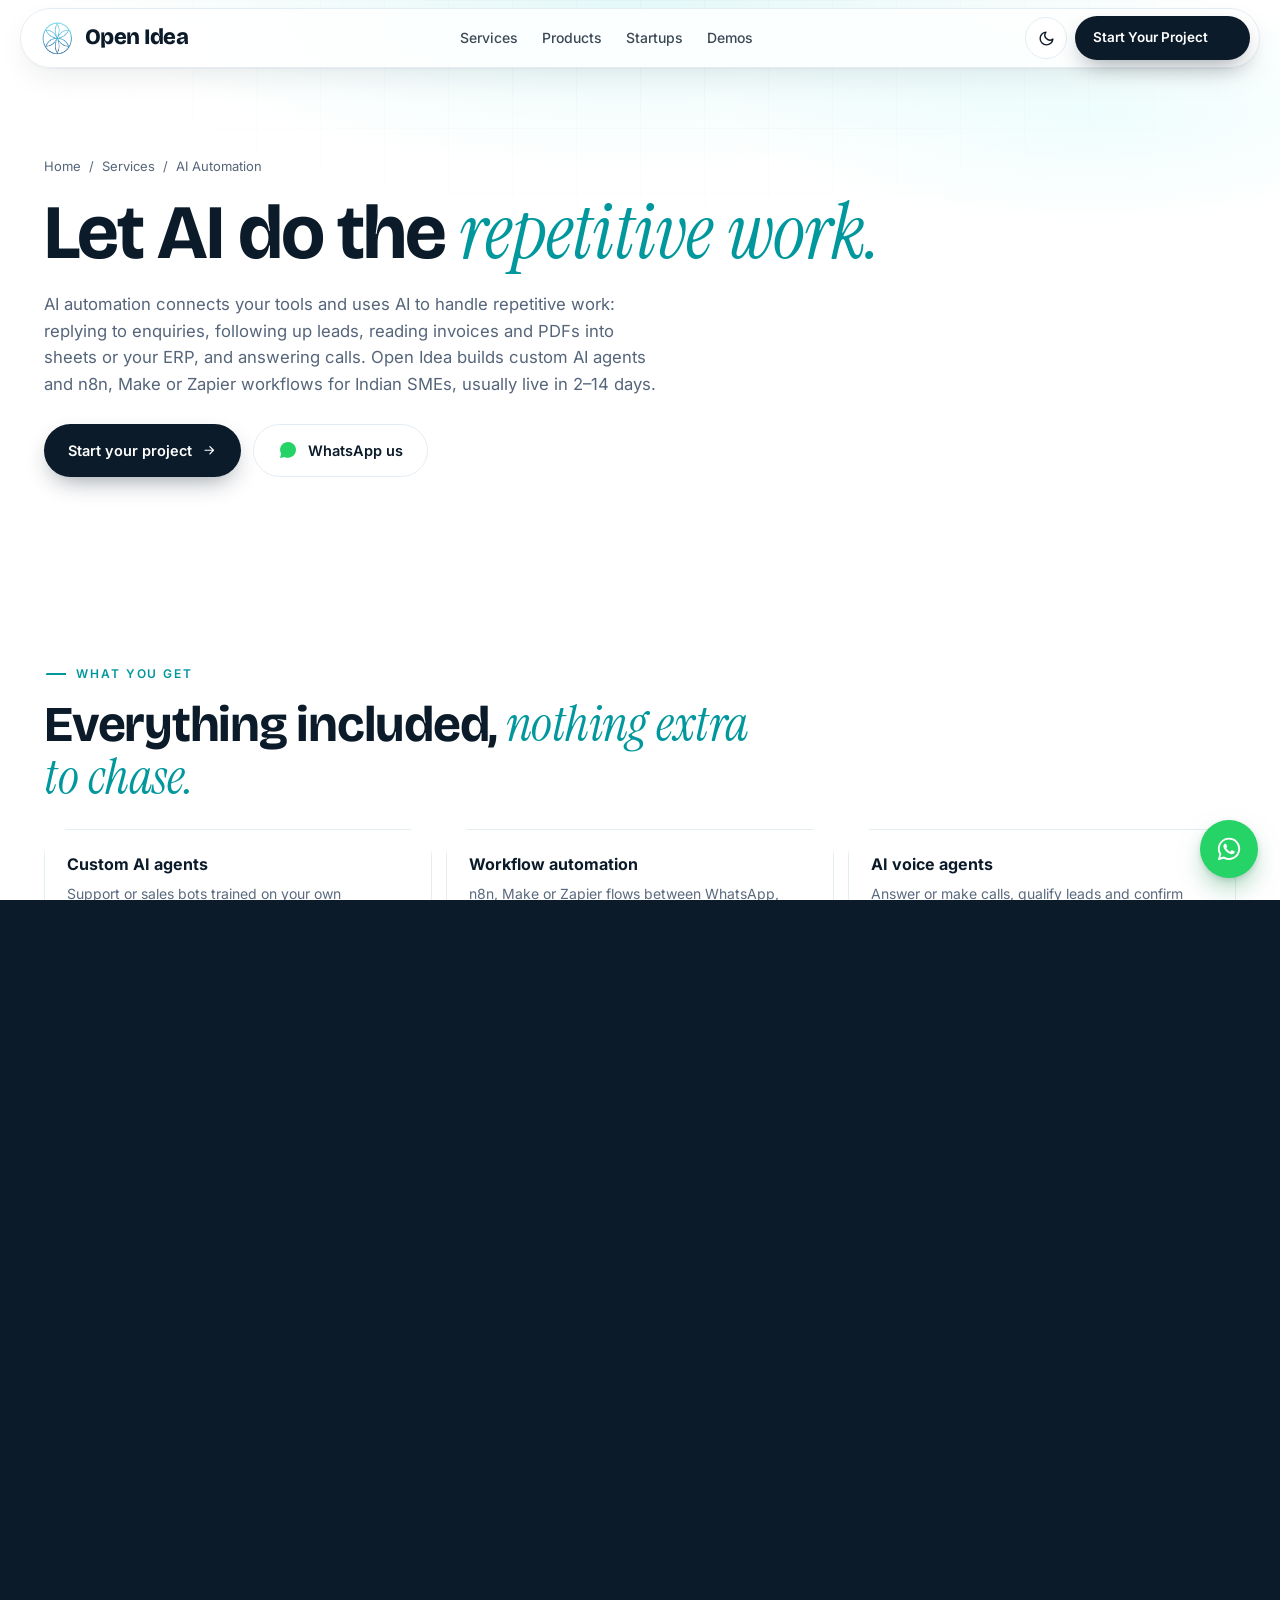
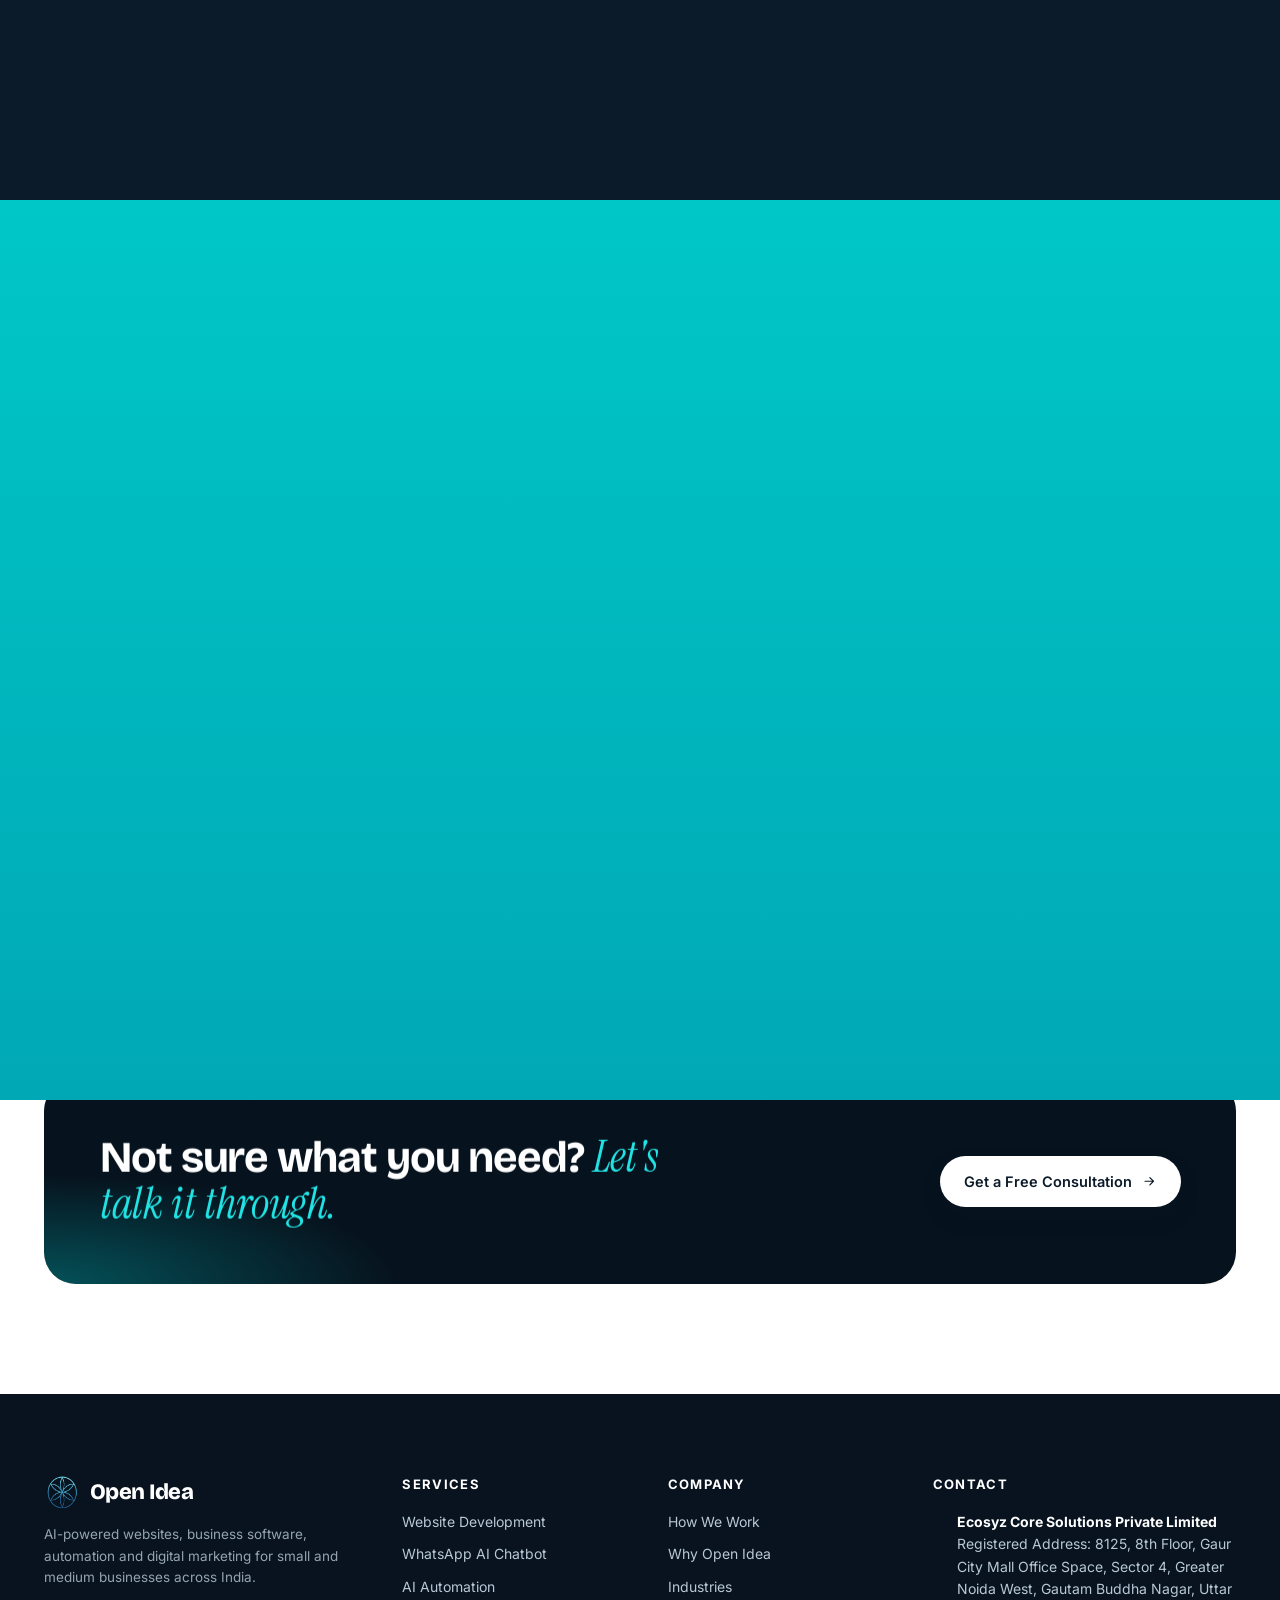
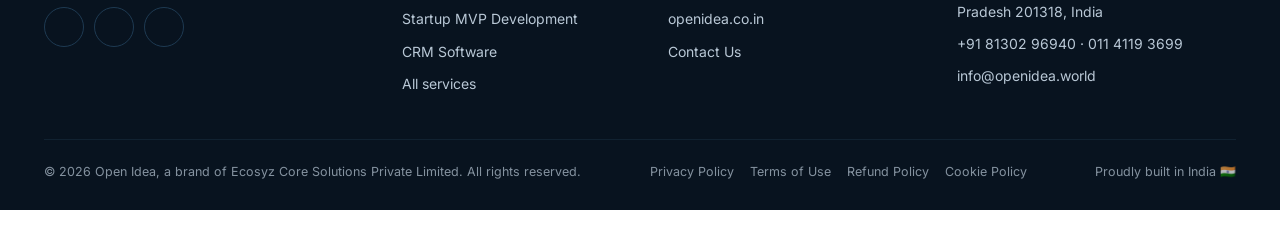
==== commit 4eafe463: "Add Google Business Profile QR next to reviews (desktop) Co-Authored-By: Claude Opus 5.5 <noreply@an" ====
--- a/ai-automation.html
+++ b/ai-automation.html
@@ -29,7 +29,7 @@
 <link rel="preload" href="fonts/inter-400-700.woff2" as="font" type="font/woff2" crossorigin>
 <link rel="preload" href="fonts/instrument-serif-italic.woff2" as="font" type="font/woff2" crossorigin>
 <script type="application/ld+json">{"@context": "https://schema.org", "@graph": [{"@type": "ProfessionalService", "@id": "https://techpartner.openidea.co.in/#org", "name": "Open Idea", "alternateName": "Open Idea Tech Partner", "legalName": "Ecosyz Core Solutions Private Limited", "url": "https://techpartner.openidea.co.in/", "description": "Open Idea is a DPIIT-recognised, AIC-GBU incubated tech partner in Greater Noida West that builds websites, startup MVPs, business software, CRM, WhatsApp AI chatbots and AI automation for small and medium businesses and startups in India.", "email": "info@openidea.world", "telephone": "+91-8130296940", "image": "https://techpartner.openidea.co.in/img/og.jpg", "logo": "https://techpartner.openidea.co.in/img/logo.webp", "address": {"@type": "PostalAddress", "streetAddress": "8125, 8th Floor, Gaur City Mall Office Space, Sector 4", "addressLocality": "Greater Noida West", "addressRegion": "Uttar Pradesh", "postalCode": "201318", "addressCountry": "IN"}, "areaServed": [{"@type": "Country", "name": "India"}, {"@type": "City", "name": "Greater Noida"}, {"@type": "City", "name": "Noida"}, {"@type": "City", "name": "Delhi"}], "contactPoint": {"@type": "ContactPoint", "telephone": "+91-8130296940", "contactType": "sales", "availableLanguage": ["English", "Hindi"]}, "knowsAbout": ["Website development", "Startup MVP development", "WhatsApp Business API chatbots", "AI agents", "Workflow automation", "CRM software", "SEO", "Meta and Google Ads"], "hasOfferCatalog": {"@type": "OfferCatalog", "name": "Services", "itemListElement": [{"@type": "Offer", "itemOffered": {"@type": "Service", "name": "Website Development", "url": "https://techpartner.openidea.co.in/website-development.html"}}, {"@type": "Offer", "itemOffered": {"@type": "Service", "name": "WhatsApp AI Chatbot", "url": "https://techpartner.openidea.co.in/whatsapp-ai-chatbot.html"}}, {"@type": "Offer", "itemOffered": {"@type": "Service", "name": "AI Automation", "url": "https://techpartner.openidea.co.in/ai-automation.html"}}, {"@type": "Offer", "itemOffered": {"@type": "Service", "name": "Startup MVP Development", "url": "https://techpartner.openidea.co.in/mvp-development.html"}}, {"@type": "Offer", "itemOffered": {"@type": "Service", "name": "CRM Software for Small Business", "url": "https://techpartner.openidea.co.in/crm-software.html"}}, {"@type": "Offer", "itemOffered": {"@type": "Service", "name": "Digital Marketing & SEO", "url": "https://techpartner.openidea.co.in/services.html#marketing"}}, {"@type": "Offer", "itemOffered": {"@type": "Service", "name": "Branding & Design", "url": "https://techpartner.openidea.co.in/services.html#branding"}}]}, "sameAs": ["https://openidea.co.in", "https://www.linkedin.com/company/ecosyz/", "https://www.instagram.com/openidea.ai_platform/", "https://x.com/OpenIdeaOrg"], "priceRange": "₹₹"}, {"@type": "WebSite", "@id": "https://techpartner.openidea.co.in/#site", "url": "https://techpartner.openidea.co.in/", "name": "Open Idea Tech Partner", "publisher": {"@id": "https://techpartner.openidea.co.in/#org"}, "inLanguage": "en-IN"}]}</script>
-<link rel="stylesheet" href="css/site.min.css?v=a6fc922e">
+<link rel="stylesheet" href="css/site.min.css?v=e8a85278">
 </head>
 <body>
 <svg width="0" height="0" style="position:absolute" aria-hidden="true">
--- a/css/site.min.css
+++ b/css/site.min.css
@@ -1 +1 @@
-@font-face{font-family:Bricolage Grotesque;src:url(../fonts/bricolage-500-800.woff2) format("woff2");font-weight:500 800;font-style:normal;font-display:swap}@font-face{font-family:Inter;src:url(../fonts/inter-400-700.woff2) format("woff2");font-weight:400 700;font-style:normal;font-display:swap}@font-face{font-family:"Instrument Serif";src:url(../fonts/instrument-serif-italic.woff2) format("woff2");font-weight:400;font-style:italic;font-display:swap}:root{--primary:#00C7C7;--primary-d:#00979D;--accent:#22E3E3;--navy:#0C1B2A;--bg:#ffffff;--bg-soft:#F4F9FB;--card:#ffffff;--text:#0C1B2A;--muted:#5A6A7E;--border:#E4EDF2;--shadow:0 1px 2px rgba(12,27,42,.04),0 12px 32px -8px rgba(12,27,42,.1);--shadow-lg:0 30px 60px -20px rgba(0,120,130,.28);--foot:#08131F;--hdr:76px;--r:20px;--ease:cubic-bezier(.2,.8,.2,1);--ease-out:cubic-bezier(.16,1,.3,1);--ease-io:cubic-bezier(.77,0,.18,1);--display:"Bricolage Grotesque",Inter,system-ui,sans-serif;--serif:"Instrument Serif",Georgia,serif}:root[data-theme=dark]{--bg:#08131F;--bg-soft:#0B1A29;--card:#0F2233;--text:#E6EDF5;--muted:#93A8BB;--border:#1A3247;--shadow:0 1px 2px rgba(0,0,0,.2),0 14px 34px -10px rgba(0,0,0,.5);--foot:#050D16}*{box-sizing:border-box;margin:0;padding:0}html{scroll-behavior:smooth;scroll-padding-top:var(--hdr)}body{font-family:Inter,system-ui,-apple-system,sans-serif;background:var(--bg);color:var(--text);line-height:1.6;overflow-x:hidden;-webkit-font-smoothing:antialiased}a{color:inherit;text-decoration:none}img,video{max-width:100%;display:block}svg.i{width:1em;height:1em;stroke:currentColor;fill:none;stroke-width:2;stroke-linecap:round;stroke-linejoin:round;flex:none}.wrap{max-width:1240px;margin:0 auto;padding:0 24px}section{padding:110px 0;position:relative}h1,h2,h3{font-family:var(--display);letter-spacing:-.025em}em,.ser{font-family:var(--serif);font-style:italic;font-weight:400;letter-spacing:-.01em}.sec-head{text-align:center;max-width:720px;margin:0 auto 48px}.sec-head h2{font-size:clamp(30px,4vw,50px);font-weight:700;line-height:1.05}.sec-head h2 em{color:var(--primary-d)}.sec-head p{color:var(--muted);font-size:16px;margin-top:14px}.eyebrow{display:inline-flex;align-items:center;gap:10px;font-size:12px;font-weight:600;letter-spacing:.16em;text-transform:uppercase;color:var(--primary-d);margin-bottom:14px}.eyebrow:before{content:"";width:22px;height:1.5px;background:currentColor;transform-origin:left;transition:transform 1s .2s var(--ease-out)}.rv:not(.in) .eyebrow:before,.eyebrow.rv:not(.in):before{transform:scaleX(0)}.btn{position:relative;display:inline-flex;align-items:center;justify-content:center;gap:10px;padding:14px 24px;border-radius:999px;font-weight:600;font-size:14.5px;cursor:pointer;border:0;font-family:inherit;overflow:hidden;isolation:isolate;transition:transform .4s var(--ease-out),box-shadow .4s,color .4s}.btn svg{transition:transform .4s var(--ease-out)}.btn:hover svg{transform:translate(4px)}.btn-p{background:var(--navy);color:#fff;box-shadow:0 10px 24px -8px #0c1b2a73}.btn-p:before{content:"";position:absolute;inset:0;z-index:-1;background:linear-gradient(100deg,var(--primary),#00A8B5);transform:translateY(101%);transition:transform .5s var(--ease-out)}.btn-p:hover:before{transform:none}.btn-p:hover{box-shadow:0 14px 30px -8px #00c7c78c}.btn-o{background:#ffffffb3;color:var(--text);border:1px solid var(--border);backdrop-filter:blur(8px)}.btn-o:hover{border-color:var(--primary)}.btn-o .dot{width:22px;height:22px;border-radius:50%;background:var(--primary);color:#fff;display:grid;place-items:center;font-size:10px}.intro{position:fixed;inset:0;z-index:200;background:#fff;display:grid;place-items:center;pointer-events:none;animation:curtain 1s 1s var(--ease-io) forwards}.intro img{width:64px;height:64px;animation:logoPop 1s var(--ease-out) both}.intro span{position:absolute;bottom:0;left:0;height:3px;background:var(--primary);animation:load 1s var(--ease-io) forwards}@keyframes curtain{to{clip-path:inset(0 0 100% 0)}}@keyframes logoPop{0%{opacity:0;transform:scale(.6) rotate(-20deg)}to{opacity:1;transform:none}}@keyframes load{0%{width:0}to{width:100%}}.intro{clip-path:inset(0 0 0 0)}.progress{position:fixed;top:0;left:0;right:0;height:3px;z-index:90;background:linear-gradient(90deg,var(--primary),var(--accent));transform-origin:left;transform:scaleX(0)}header{position:fixed;inset:0 0 auto;z-index:60;height:var(--hdr);display:flex;align-items:center;transition:transform .5s var(--ease-out)}header.hide{transform:translateY(-110%)}.nav{display:flex;align-items:center;justify-content:space-between;gap:16px;width:100%;height:60px;border-radius:999px;padding:0 10px 0 18px;border:1px solid transparent;transition:background .4s,border-color .4s,box-shadow .4s,max-width .6s var(--ease-out)}header.solid .nav{background:color-mix(in srgb,var(--bg) 82%,transparent);backdrop-filter:blur(18px) saturate(1.4);border-color:var(--border);box-shadow:var(--shadow);max-width:1120px}.logo{display:flex;align-items:center;gap:10px;font-family:var(--display);font-weight:800;font-size:22px;letter-spacing:-.03em}.logo img{width:36px;height:36px}.menu{display:flex;gap:4px;font-size:14px;font-weight:500;position:relative}.menu a{padding:8px 14px;border-radius:999px;opacity:.8;transition:opacity .2s,background .3s,color .3s}.menu a:hover{opacity:1;background:color-mix(in srgb,var(--primary) 12%,transparent)}.menu a.on{opacity:1;color:var(--primary-d);background:color-mix(in srgb,var(--primary) 12%,transparent)}.nav-r{display:flex;align-items:center;gap:8px}.nav-r .btn{padding:11px 18px;font-size:13.5px}.tbtn{width:42px;height:42px;border-radius:50%;border:1px solid var(--border);background:var(--card);color:var(--text);display:grid;place-items:center;cursor:pointer;font-size:17px;transition:transform .5s var(--ease-out)}.tbtn:hover{transform:rotate(25deg) scale(1.05)}.hero{min-height:100vh;min-height:100svh;display:flex;flex-direction:column;background:#fff;overflow:hidden;padding:0}.hero-media{position:absolute;left:0;right:0;bottom:0;height:64%;z-index:0;pointer-events:none;-webkit-mask-image:linear-gradient(180deg,transparent 0,#000 30%);mask-image:linear-gradient(180deg,transparent 0,#000 30%)}.hero-media .slide{position:absolute;inset:0;width:100%;height:100%;object-fit:cover;object-position:center 72%;opacity:0;transform:scale(1.06);transition:opacity 1.4s var(--ease),transform 8s linear}.hero-media .slide.on{opacity:1;transform:scale(1)}.hero-media:after{content:"";position:absolute;inset:auto 0 0;height:30%;background:linear-gradient(0deg,rgba(255,255,255,.85),transparent)}.hero-glow{position:absolute;inset:0;z-index:0;pointer-events:none;background:radial-gradient(60% 45% at 50% 0%,rgba(0,199,199,.1),transparent 70%),radial-gradient(40% 30% at 85% 20%,rgba(34,227,227,.08),transparent 70%)}.hero-grid{position:absolute;inset:0;z-index:0;pointer-events:none;opacity:.5;background-image:linear-gradient(rgba(12,27,42,.05) 1px,transparent 1px),linear-gradient(90deg,rgba(12,27,42,.05) 1px,transparent 1px);background-size:64px 64px;-webkit-mask-image:radial-gradient(70% 50% at 50% 10%,#000,transparent 75%);mask-image:radial-gradient(70% 50% at 50% 10%,#000,transparent 75%)}.hero-main{position:relative;z-index:2;flex:1;display:flex;justify-content:center;padding:calc(var(--hdr) + 44px) 0 0}.hero-copy{text-align:center;max-width:900px;display:flex;flex-direction:column;align-items:center;will-change:transform,opacity}.badge{display:inline-flex;align-items:center;gap:10px;padding:6px 14px 6px 6px;border-radius:999px;background:#fffc;border:1px solid var(--border);font-size:13px;font-weight:500;color:var(--muted);backdrop-filter:blur(8px);box-shadow:var(--shadow)}.badge b{background:var(--navy);color:#fff;font-size:11px;font-weight:600;padding:3px 9px;border-radius:999px;letter-spacing:.02em}.hero h1{font-size:clamp(40px,6.4vw,92px);line-height:.98;font-weight:700;margin:22px 0 20px}.hero h1 em{color:var(--primary-d);font-size:1.08em}.hero h1 .w{display:inline-block;overflow:hidden;vertical-align:bottom;padding:0 .02em .08em}.hero h1 .w>span{display:inline-block;transform:translateY(110%)}.hero .lead{color:var(--muted);font-size:clamp(15.5px,1.25vw,18px);max-width:580px;margin-bottom:30px}.ctas{display:flex;gap:12px;flex-wrap:wrap;justify-content:center}.ready .hero h1 .w>span{animation:wordUp 1.1s var(--ease-out) forwards;animation-delay:calc(1.6s + var(--i) * 70ms)}.hero .fx{opacity:0;transform:translateY(22px);filter:blur(6px)}.ready .hero .fx{animation:fxIn 1s var(--ease-out) forwards;animation-delay:var(--d)}.hero-media{animation:mediaIn 1.6s .3s var(--ease-out) both}@keyframes wordUp{to{transform:none}}@keyframes fxIn{to{opacity:1;transform:none;filter:none}}@keyframes mediaIn{0%{opacity:0;transform:translateY(40px) scale(1.04)}to{opacity:1;transform:none}}.stats{position:relative;z-index:2;margin:0 auto 22px;width:min(1000px,calc(100% - 32px))}.stats-in{display:grid;grid-template-columns:repeat(4,1fr);border-radius:22px;background:#ffffffb8;backdrop-filter:blur(16px) saturate(1.3);border:1px solid rgba(255,255,255,.9);box-shadow:0 20px 50px -20px #0c1b2a40}.stat{display:flex;align-items:center;gap:12px;justify-content:center;padding:18px 12px;position:relative}.stat+.stat:before{content:"";position:absolute;left:0;top:22%;bottom:22%;width:1px;background:var(--border)}.stat svg{font-size:22px;color:var(--primary-d)}.stat b{font-family:var(--display);font-size:26px;font-weight:700;display:block;line-height:1.1;font-variant-numeric:tabular-nums}.stat span{font-size:12px;color:var(--muted)}.scroll-cue{position:absolute;left:50%;bottom:118px;z-index:2;width:24px;height:38px;margin-left:-12px;border:1.5px solid rgba(12,27,42,.25);border-radius:14px;display:none}.scroll-cue:after{content:"";position:absolute;left:50%;top:7px;width:3px;height:7px;margin-left:-1.5px;border-radius:2px;background:var(--navy);animation:cue 1.8s infinite}@keyframes cue{0%{opacity:0;transform:translateY(-3px)}40%{opacity:1}to{opacity:0;transform:translateY(10px)}}.marquee{padding:22px 0;border-block:1px solid var(--border);overflow:hidden;background:var(--bg)}.marquee .track{display:flex;gap:48px;width:max-content;animation:mq 40s linear infinite}.marquee:hover .track{animation-play-state:paused}.marquee span{display:inline-flex;align-items:center;gap:48px;font-family:var(--display);font-size:clamp(20px,2.4vw,30px);font-weight:600;color:var(--muted);white-space:nowrap}.marquee span:after{content:"\2726";color:var(--primary);font-size:.6em}.marquee span:nth-child(2n){font-family:var(--serif);font-style:italic;font-weight:400;color:var(--text)}@keyframes mq{to{transform:translate(-50%)}}.rail{display:grid;gap:20px}.r6{grid-template-columns:repeat(3,1fr)}.r4{grid-template-columns:repeat(4,1fr)}.r8{grid-template-columns:repeat(8,1fr)}.r3{grid-template-columns:repeat(3,1fr)}.card{--mx:50%;--my:50%;position:relative;background:var(--card);border:1px solid var(--border);border-radius:var(--r);overflow:hidden;box-shadow:var(--shadow);display:flex;flex-direction:column;transition:transform .6s var(--ease-out),border-color .4s,box-shadow .6s var(--ease-out)}.card:after{content:"";position:absolute;inset:0;pointer-events:none;opacity:0;transition:opacity .4s;background:radial-gradient(380px circle at var(--mx) var(--my),rgba(0,199,199,.13),transparent 45%)}.card:hover{transform:translateY(-8px);border-color:color-mix(in srgb,var(--primary) 50%,var(--border));box-shadow:var(--shadow-lg)}.card:hover:after{opacity:1}.thumb{aspect-ratio:16/10;overflow:hidden;background:var(--bg-soft);margin:8px 8px 0;border-radius:14px}.thumb img{width:100%;height:100%;object-fit:cover;transition:transform 1.2s var(--ease-out)}.card:hover .thumb img{transform:scale(1.08)}.card .body{padding:18px 20px 20px;flex:1;display:flex;flex-direction:column}.card h3{font-size:19px;font-weight:700;line-height:1.25;margin-bottom:8px}.card p{font-size:14px;color:var(--muted);flex:1}.go{align-self:flex-start;margin-top:16px;display:inline-flex;align-items:center;gap:8px;font-size:13px;font-weight:600;color:var(--primary-d)}.go svg{transition:transform .4s var(--ease-out)}.card:hover .go svg{transform:translate(5px)}.go:before{content:"Learn more"}.tag{display:inline-block;font-size:11px;font-weight:600;color:var(--primary-d);background:color-mix(in srgb,var(--primary) 12%,transparent);padding:4px 10px;border-radius:999px;margin-bottom:10px;align-self:flex-start}.num{position:absolute;top:20px;right:20px;z-index:2;font-family:var(--display);font-size:12px;font-weight:700;color:#fff;background:#0c1b2a8c;backdrop-filter:blur(6px);padding:4px 10px;border-radius:999px}.alt{background:var(--bg-soft)}.duo{display:grid;grid-template-columns:1.1fr 1fr;gap:64px;align-items:center}.duo-media{border-radius:28px;overflow:hidden;box-shadow:var(--shadow-lg);aspect-ratio:16/10;background:#1a1410}.duo-media img{width:100%;height:100%;object-fit:cover}.duo h2{font-size:clamp(30px,3.6vw,48px);font-weight:700;margin-bottom:16px;line-height:1.05}.duo h2 .ser{color:var(--primary-d)}.duo p{color:var(--muted);margin-bottom:28px;font-size:16px}.pills{display:grid;grid-template-columns:repeat(3,1fr);gap:12px}.pill{border:1px solid var(--border);background:var(--card);border-radius:18px;padding:16px;display:flex;flex-direction:column;gap:10px;font-size:13px;transition:transform .5s var(--ease-out),border-color .3s,box-shadow .5s}.pill:hover{transform:translateY(-4px);border-color:var(--primary);box-shadow:var(--shadow)}.pill svg{font-size:22px;color:var(--primary-d);padding:8px;width:40px;height:40px;border-radius:12px;background:color-mix(in srgb,var(--primary) 12%,transparent)}.pill b{display:block;font-family:var(--display);font-size:16px}.pill span{color:var(--muted);font-size:12.5px}.auto-box{position:relative;border-radius:32px;overflow:hidden;display:grid;grid-template-columns:1fr 1.15fr;gap:0;background:#06121d;color:#fff;isolation:isolate}.auto-box:before{content:"";position:absolute;inset:0;z-index:-1;background:radial-gradient(60% 80% at 0% 100%,rgba(0,199,199,.35),transparent 60%),radial-gradient(50% 60% at 100% 0%,rgba(34,227,227,.18),transparent 60%)}.auto-box:after{content:"";position:absolute;inset:0;z-index:-1;opacity:.35;background-image:linear-gradient(rgba(255,255,255,.06) 1px,transparent 1px),linear-gradient(90deg,rgba(255,255,255,.06) 1px,transparent 1px);background-size:48px 48px;-webkit-mask-image:linear-gradient(90deg,#000,transparent 70%);mask-image:linear-gradient(90deg,#000,transparent 70%)}.auto-txt{padding:56px 48px}.auto-txt .eyebrow{color:#7ee8e8}.auto-txt h2{font-size:clamp(30px,3.6vw,50px);line-height:1.02;margin-bottom:16px;font-weight:700}.auto-txt h2 em{color:var(--accent)}.auto-txt p{font-size:15.5px;opacity:.75;margin-bottom:28px;max-width:420px}.auto-txt .btn-p:hover{color:#fff}.auto-list{list-style:none;padding:40px;display:grid;grid-template-columns:1fr 1fr;gap:12px;align-content:center}.auto-list li{display:flex;gap:12px;align-items:center;font-size:14.5px;font-weight:500;padding:16px 18px;border-radius:16px;background:#ffffff0a;border:1px solid rgba(255,255,255,.08);transition:background .4s,border-color .4s,transform .5s var(--ease-out)}.auto-list li:hover{background:#00c7c71f;border-color:#22e3e366;transform:translate(4px)}.auto-list li:last-child{grid-column:1/-1}.auto-list svg{color:var(--accent);font-size:18px}.auto-art{position:absolute;right:-6%;bottom:-10%;width:52%;opacity:.12;z-index:-1;pointer-events:none}.ind{text-align:center;font-size:13.5px;font-weight:600;transition:transform .5s var(--ease-out)}.ind:hover{transform:translateY(-6px)}.ind .ph{aspect-ratio:3/4;border-radius:20px;overflow:hidden;margin-bottom:12px;box-shadow:var(--shadow);position:relative}.ind .ph:after{content:"";position:absolute;inset:0;background:linear-gradient(0deg,rgba(0,151,157,.45),transparent 55%);opacity:0;transition:opacity .5s}.ind:hover .ph:after{opacity:1}.ind .ph img{width:100%;height:100%;object-fit:cover;transition:transform 1.2s var(--ease-out)}.ind:hover .ph img{transform:scale(1.1)}.split{display:grid;grid-template-columns:1fr 1fr;gap:64px;align-items:center}.split-media{border-radius:28px;overflow:hidden;box-shadow:var(--shadow-lg);aspect-ratio:4/5;position:sticky;top:110px}.split-media img{width:100%;height:100%;object-fit:cover}.steps{list-style:none;display:grid;gap:0;position:relative}.steps:before{content:"";position:absolute;left:23px;top:24px;bottom:24px;width:2px;background:var(--border)}.steps:after{content:"";position:absolute;left:23px;top:24px;width:2px;height:calc((100% - 48px) * var(--p,0));background:linear-gradient(var(--primary),var(--accent));transition:height .2s linear}.step{display:flex;gap:20px;align-items:flex-start;padding:16px 0;position:relative;z-index:1}.step .n{flex:none;width:48px;height:48px;border-radius:50%;background:var(--card);border:2px solid var(--border);color:var(--muted);display:grid;place-items:center;font-family:var(--display);font-weight:700;transition:background .5s,color .5s,border-color .5s,box-shadow .5s}.step.lit .n{background:var(--primary);border-color:var(--primary);color:#fff;box-shadow:0 0 0 8px color-mix(in srgb,var(--primary) 15%,transparent)}.step h3{font-size:20px;margin:10px 0 4px}.step p{font-size:14.5px;color:var(--muted)}.why-grid{display:grid;grid-template-columns:repeat(2,1fr);gap:14px}.why{background:var(--card);border:1px solid var(--border);border-radius:20px;padding:22px;transition:transform .5s var(--ease-out),border-color .3s,box-shadow .5s}.why:hover{transform:translateY(-5px);border-color:var(--primary);box-shadow:var(--shadow)}.why svg{font-size:22px;color:var(--primary-d);margin-bottom:14px;padding:10px;width:44px;height:44px;border-radius:12px;background:color-mix(in srgb,var(--primary) 12%,transparent)}.why h3{font-size:17px;margin-bottom:4px}.why p{font-size:14px;color:var(--muted)}.test{display:flex;flex-direction:column;gap:18px;background:var(--card);border:1px solid var(--border);border-radius:24px;padding:28px;box-shadow:var(--shadow);transition:transform .5s var(--ease-out)}.test:hover{transform:translateY(-6px) rotate(-.4deg)}.test q{font-family:var(--serif);font-style:italic;font-size:22px;line-height:1.3;quotes:"\201c" "\201d"}.who{display:flex;gap:12px;align-items:center;margin-top:auto;padding-top:16px;border-top:1px solid var(--border)}.ava{width:44px;height:44px;border-radius:50%;flex:none;display:grid;place-items:center;font-weight:700;color:#fff}.who b{font-size:14px;display:block}.who small{font-size:12.5px;color:var(--muted)}.stars{color:#f5b301;letter-spacing:3px}.inq{display:grid;grid-template-columns:.9fr 1.1fr;gap:28px;align-items:stretch}.inq-info{position:relative;overflow:hidden;background:#06121d;color:#fff;border-radius:28px;padding:40px;display:flex;flex-direction:column;gap:20px;isolation:isolate}.inq-info:before{content:"";position:absolute;inset:0;z-index:-1;background:radial-gradient(70% 60% at 100% 100%,rgba(0,199,199,.4),transparent 60%)}.inq-info h2{font-size:clamp(28px,3vw,42px);line-height:1.05;font-weight:700}.inq-info h2 em{color:var(--accent)}.inq-info p{opacity:.78;font-size:15px}.ci{display:flex;gap:14px;align-items:flex-start;font-size:14.5px}.ci svg{font-size:18px;color:#7ee8e8;margin-top:3px}.ci a{text-decoration:underline;text-decoration-color:#ffffff4d;text-underline-offset:4px;transition:text-decoration-color .3s}.ci a:hover{text-decoration-color:var(--accent)}form.card{padding:36px;gap:16px;display:grid;grid-template-columns:1fr 1fr;border-radius:28px}form.card:after{display:none}form.card:hover{transform:none}form .full{grid-column:1/-1}label{font-size:13px;font-weight:600;display:grid;gap:8px}input,select,textarea{font:inherit;font-size:14.5px;padding:13px 16px;border-radius:14px;border:1.5px solid var(--border);background:var(--bg);color:var(--text);transition:border-color .3s,box-shadow .3s;width:100%}input:focus,select:focus,textarea:focus{outline:0;border-color:var(--primary);box-shadow:0 0 0 4px color-mix(in srgb,var(--primary) 18%,transparent)}textarea{min-height:120px;resize:vertical}.form-note{font-size:12.5px;color:var(--muted)}footer{background:var(--foot);color:#b9c8d6;padding:80px 0 28px;font-size:14px;overflow:hidden}.f-big{font-family:var(--display);font-weight:800;font-size:clamp(56px,13vw,200px);line-height:.85;letter-spacing:-.05em;color:transparent;-webkit-text-stroke:1px rgba(126,232,232,.25);margin-bottom:56px;white-space:nowrap}.f-big em{-webkit-text-stroke:0;color:#22e3e3d9;font-weight:400}.f-grid{display:grid;grid-template-columns:1.4fr 1fr 1fr 1.3fr;gap:32px}footer h4{color:#fff;font-size:13px;margin-bottom:16px;letter-spacing:.1em;text-transform:uppercase;font-family:Inter,sans-serif}footer ul{list-style:none;display:grid;gap:10px}footer a{transition:color .3s}footer a:hover{color:var(--accent)}.f-brand .logo{color:#fff;margin-bottom:14px}.f-brand p{font-size:13.5px;opacity:.8;max-width:300px}.soc{display:flex;gap:10px;margin-top:18px}.soc a{width:40px;height:40px;border-radius:50%;border:1px solid #1E3A52;display:grid;place-items:center;transition:background .4s,border-color .4s,color .4s,transform .4s var(--ease-out)}.soc a:hover{background:var(--primary);border-color:var(--primary);color:#fff;transform:translateY(-3px)}.f-contact li{display:flex;gap:10px}.f-contact svg{color:var(--accent);margin-top:4px}.f-bot{border-top:1px solid #16293A;margin-top:44px;padding-top:22px;display:flex;justify-content:space-between;flex-wrap:wrap;gap:10px;font-size:12.5px;opacity:.7}.rv{opacity:0;transition:opacity 1s var(--ease-out),transform 1.1s var(--ease-out),clip-path 1.3s var(--ease-io),filter 1s var(--ease-out)}.rv,.rv[data-rv=up]{transform:translateY(40px)}.rv[data-rv=left]{transform:translate(-50px)}.rv[data-rv=right]{transform:translate(50px)}.rv[data-rv=scale]{transform:scale(.92);filter:blur(8px)}.rv[data-rv=wipe]{opacity:1;transform:none;clip-path:inset(0 0 100% 0 round 28px)}.rv[data-rv=wipe] img{transform:scale(1.25);transition:transform 1.8s var(--ease-out)}.rv.in{opacity:1;transform:none;filter:none;clip-path:inset(0 0 0 0 round 28px)}.rv.in[data-rv=wipe] img{transform:scale(1)}.split-head h2 .ln{display:block;overflow:hidden}.sec-head.rv h2,.auto-txt h2,.duo h2{transition:clip-path 1.2s .1s var(--ease-io)}::view-transition-old(root),::view-transition-new(root){animation:none;mix-blend-mode:normal}::view-transition-new(root){animation:vtIn .8s var(--ease-io)}@keyframes vtIn{0%{clip-path:circle(0 at var(--vx) var(--vy))}to{clip-path:circle(var(--vr) at var(--vx) var(--vy))}}.appbar{display:none}@media (max-width:1100px){.r8{grid-template-columns:repeat(4,1fr)}.r4{grid-template-columns:repeat(2,1fr)}.f-grid{grid-template-columns:1fr 1fr}.auto-box{grid-template-columns:1fr}.auto-txt{padding:44px 36px 8px}.auto-list{padding:28px 36px 40px}}@media (min-width:901px) and (min-height:760px){.scroll-cue{display:block}}@media (max-width:900px){:root{--hdr:66px}section{padding:64px 0}.menu,.nav-r .btn{display:none}.nav{height:52px;padding:0 6px 0 14px}header .nav{background:color-mix(in srgb,var(--bg) 82%,transparent);backdrop-filter:blur(18px);border-color:var(--border)}.wrap.nav{margin:0 12px;width:calc(100% - 24px)}.logo{font-size:19px}.logo img{width:30px;height:30px}.tbtn{width:38px;height:38px}.hero-main{padding-top:calc(var(--hdr) + 22px)}.hero h1{margin:16px 0 14px}.hero .lead{margin-bottom:20px}.hero-media{height:46%;-webkit-mask-image:linear-gradient(180deg,transparent 0,#000 22%);mask-image:linear-gradient(180deg,transparent 0,#000 22%)}.hero-media .slide{object-position:center 70%}.ctas{flex-wrap:nowrap;gap:10px;width:100%}.ctas .btn{flex:1;padding:13px 10px;font-size:13.5px;white-space:nowrap}.badge{font-size:12px}.stats{margin-bottom:12px}.stat{flex-direction:column;gap:2px;text-align:center;padding:12px 4px}.stat svg{display:none}.stat b{font-size:19px}.stat span{font-size:10px;white-space:nowrap}.rail{display:flex;overflow-x:auto;scroll-snap-type:x mandatory;gap:12px;margin:0 -24px;padding:6px 24px 18px;scrollbar-width:none}.rail::-webkit-scrollbar{display:none}.rail>*{scroll-snap-align:start;flex:0 0 78%}.r3>*{flex-basis:86%}.r8>*{flex:0 0 38%}.sec-head{text-align:left;margin-bottom:24px}.duo,.split,.inq{grid-template-columns:1fr;gap:28px}.split-media{position:relative;top:0;aspect-ratio:16/10}#why .split-media{order:-1}.pills{gap:8px}.pill{padding:12px}.why-grid{gap:10px}.why{padding:16px}.why p{font-size:13px}.auto-txt{padding:36px 24px 4px}.auto-list{padding:20px 24px 28px;gap:8px}.auto-list li{padding:12px;font-size:13px}form.card{grid-template-columns:1fr;padding:22px}.inq-info{padding:28px}.f-grid{gap:28px}.f-brand,.f-contact-col{grid-column:1/-1}footer{padding:56px 0 110px}.f-big{margin-bottom:36px}.test q{font-size:19px}.appbar{display:grid;grid-template-columns:repeat(5,1fr);position:fixed;left:12px;right:12px;bottom:calc(12px + env(safe-area-inset-bottom));z-index:70;background:color-mix(in srgb,var(--card) 90%,transparent);backdrop-filter:blur(18px);border:1px solid var(--border);border-radius:22px;box-shadow:0 14px 34px #0c1b2a33;padding:8px 4px;transform:translateY(150%);transition:transform .6s var(--ease-out)}.appbar.show{transform:none}.appbar a{display:flex;flex-direction:column;align-items:center;gap:3px;font-size:10.5px;font-weight:600;color:var(--muted)}.appbar a svg{font-size:20px}.appbar a.on{color:var(--primary-d)}.appbar .mid{margin-top:-26px}.appbar .mid span{width:52px;height:52px;border-radius:50%;background:var(--navy);color:#fff;display:grid;place-items:center;box-shadow:0 10px 22px #00979d73;font-size:22px}}@media (max-width:420px){.hero h1{font-size:38px}.hero .lead{font-size:14.5px}.ctas .btn{font-size:12.5px;padding:12px 6px}}@media (prefers-reduced-motion:reduce){*,*:before,*:after{animation-duration:1ms!important;animation-delay:0s!important;transition:none!important}.intro{display:none}.rv{opacity:1;transform:none;filter:none;clip-path:none}.hero .fx{opacity:1;transform:none;filter:none}.hero h1 .w>span{transform:none}.appbar{transform:none}.marquee .track{animation:none}}:root{--t-micro:.1s;--t-small:.2s;--t-medium:.3s;--t-large:.5s;--ease-in:cubic-bezier(.4,0,1,1);--ease-enter:cubic-bezier(0,0,.2,1)}html.lenis,html.lenis body{height:auto}.lenis.lenis-smooth{scroll-behavior:auto!important}.lenis.lenis-stopped{overflow:hidden}.hero h1{font-size:clamp(40px,5.6vw,84px)}.hero h1 .br{display:block;height:0}.hero-media{height:58%;transform-origin:50% 100%}.hero-media .slide{object-position:center 62%}.hero-media[data-kind=warm] .slide.on{object-position:center 45%}.media-ctl{position:absolute;right:24px;bottom:110px;z-index:3;width:40px;height:40px;border-radius:50%;border:1px solid var(--border);background:#ffffffbf;backdrop-filter:blur(8px);display:grid;place-items:center;cursor:pointer;color:var(--navy);font-size:14px;transition:transform var(--t-small) var(--ease-enter)}.media-ctl:hover{transform:scale(1.08)}.media-dots{position:absolute;left:24px;bottom:124px;z-index:3;display:flex;gap:6px}.media-dots i{width:22px;height:3px;border-radius:2px;background:#0c1b2a26;overflow:hidden;position:relative}.media-dots i.on:after{content:"";position:absolute;inset:0;background:var(--primary-d);transform-origin:left;animation:dot var(--dur,7s) linear forwards}@keyframes dot{0%{transform:scaleX(0)}to{transform:scaleX(1)}}.ln{display:block;overflow:hidden;padding-bottom:.06em;margin-bottom:-.06em}.ln>span{display:block;will-change:transform}.duo-media video{width:100%;height:100%;object-fit:cover}.pt{position:fixed;inset:0;z-index:300;pointer-events:none;display:grid;place-items:center;background:var(--navy);transform:translateY(100%)}.pt:before{content:"";position:absolute;inset:0;background:linear-gradient(180deg,var(--primary),#00A8B5);transform:translateY(100%);transition:none}.pt img{width:54px;height:54px;opacity:0;position:relative}.pt.out{animation:ptOut .42s var(--ease-in) forwards}.pt.out img{animation:fadeLogo .3s .15s forwards}.pt.in{transform:none;animation:ptIn .6s .1s var(--ease-out) forwards}.pt.in img{opacity:1;animation:fadeLogoOut .25s forwards}@keyframes ptOut{0%{transform:translateY(100%)}to{transform:none}}@keyframes ptIn{to{transform:translateY(-100%)}}@keyframes fadeLogo{to{opacity:1}}@keyframes fadeLogoOut{to{opacity:0}}@view-transition{navigation:auto}.mag{will-change:transform}.page-hero{position:relative;padding:calc(var(--hdr) + 80px) 0 70px;background:#fff;overflow:hidden;color:#0c1b2a;--text:#0C1B2A;--muted:#55657A;--border:#E3ECF2}.page-hero .hero-glow,.page-hero .hero-grid{position:absolute;inset:0}.page-hero .wrap{position:relative;z-index:1}.crumb{display:flex;gap:8px;align-items:center;font-size:13px;color:var(--muted);margin-bottom:18px}.crumb a:hover{color:var(--primary-d)}.page-hero h1{font-size:clamp(40px,6vw,88px);line-height:.98;font-weight:700;max-width:960px}.page-hero h1 em{color:var(--primary-d)}.page-hero p{color:var(--muted);font-size:clamp(15.5px,1.3vw,18px);max-width:620px;margin-top:20px}.chips{display:flex;flex-wrap:wrap;gap:8px;margin-top:30px}.chips a{padding:9px 16px;border-radius:999px;border:1px solid var(--border);background:#fffc;font-size:13.5px;font-weight:500;transition:border-color var(--t-small),background var(--t-small),transform var(--t-small) var(--ease-enter)}.chips a:hover{border-color:var(--primary);background:color-mix(in srgb,var(--primary) 10%,#fff);transform:translateY(-2px)}.svc{display:grid;grid-template-columns:.85fr 1.15fr;gap:56px;padding:64px 0;border-top:1px solid var(--border);align-items:start}.svc:first-child{border-top:0;padding-top:0}.svc-side{position:sticky;top:110px}.svc-k{font-family:var(--display);font-weight:700;font-size:14px;color:var(--primary-d);letter-spacing:.1em}.svc h2{font-size:clamp(28px,3.2vw,44px);line-height:1.05;font-weight:700;margin:10px 0 14px}.svc h2 em{color:var(--primary-d)}.svc-side p{color:var(--muted);font-size:15.5px;margin-bottom:22px;max-width:420px}.svc-side .thumb{margin:0 0 22px;border-radius:22px;aspect-ratio:16/10;box-shadow:var(--shadow)}.svc-list{list-style:none;display:grid;grid-template-columns:1fr 1fr;gap:12px}.svc-list li{display:flex;gap:14px;align-items:center;padding:18px 20px;border-radius:18px;background:var(--card);border:1px solid var(--border);font-weight:600;font-size:15px;transition:transform var(--t-medium) var(--ease-enter),border-color var(--t-small),box-shadow var(--t-medium)}.svc-list li:hover{transform:translateY(-3px);border-color:var(--primary);box-shadow:var(--shadow)}.svc-list li span{flex:none;width:34px;height:34px;border-radius:10px;display:grid;place-items:center;font-family:var(--display);font-size:12px;font-weight:700;color:var(--primary-d);background:color-mix(in srgb,var(--primary) 12%,transparent)}.pgrid{display:grid;grid-template-columns:repeat(2,1fr);gap:20px}.prod{position:relative;background:var(--card);border:1px solid var(--border);border-radius:26px;padding:30px;display:flex;flex-direction:column;gap:16px;box-shadow:var(--shadow);overflow:hidden;transition:transform .5s var(--ease-out),border-color var(--t-small),box-shadow .5s var(--ease-out)}.prod:hover{transform:translateY(-6px);border-color:color-mix(in srgb,var(--primary) 50%,var(--border));box-shadow:var(--shadow-lg)}.prod-top{display:flex;justify-content:space-between;align-items:flex-start;gap:12px}.prod .ico{width:52px;height:52px;border-radius:16px;display:grid;place-items:center;font-size:24px;color:var(--primary-d);background:color-mix(in srgb,var(--primary) 12%,transparent)}.prod .no{font-family:var(--display);font-weight:800;font-size:44px;line-height:1;color:color-mix(in srgb,var(--text) 8%,transparent)}.prod h3{font-size:24px;line-height:1.15}.prod ul{list-style:none;display:grid;gap:8px;font-size:14.5px;color:var(--muted)}.prod ul li{display:flex;gap:10px;align-items:center}.prod ul li:before{content:"";width:6px;height:6px;border-radius:50%;background:var(--primary);flex:none}.prod-meta{display:flex;justify-content:space-between;align-items:flex-end;gap:12px;flex-wrap:wrap;margin-top:auto;padding-top:18px;border-top:1px dashed var(--border)}.price small{display:block;font-size:11.5px;color:var(--muted);text-transform:uppercase;letter-spacing:.1em;font-weight:600}.price b{font-family:var(--display);font-size:20px}.price i{font-style:normal;font-size:13px;color:var(--muted);font-weight:500}.live{display:inline-flex;align-items:center;gap:8px;font-size:12.5px;font-weight:600;color:var(--primary-d);background:color-mix(in srgb,var(--primary) 10%,transparent);padding:7px 12px;border-radius:999px}.live:before{content:"";width:7px;height:7px;border-radius:50%;background:var(--primary);box-shadow:0 0 0 4px color-mix(in srgb,var(--primary) 25%,transparent)}.prod.hot{background:#06121d;color:#fff;border-color:#06121d;--muted:#9FB3C4;--border:#1A3247}.prod.hot:before{content:"";position:absolute;inset:0;pointer-events:none;background:radial-gradient(60% 70% at 100% 0%,rgba(0,199,199,.3),transparent 60%)}.prod.hot .no{color:#ffffff1a}.prod.hot .live{color:var(--accent);background:#22e3e31f}.ribbon{position:absolute;top:22px;right:-38px;transform:rotate(35deg);background:var(--primary);color:#06121d;font-size:11px;font-weight:700;padding:5px 44px;letter-spacing:.06em}.cta-band{border-radius:32px;background:#06121d;color:#fff;padding:56px;display:flex;justify-content:space-between;align-items:center;gap:24px;flex-wrap:wrap;position:relative;overflow:hidden;isolation:isolate}.cta-band:before{content:"";position:absolute;inset:0;z-index:-1;background:radial-gradient(50% 90% at 0% 100%,rgba(0,199,199,.35),transparent 60%)}.cta-band h2{font-size:clamp(28px,3.4vw,46px);line-height:1.05;max-width:620px}.cta-band h2 em{color:var(--accent)}.cta-band .btn-p{background:#fff;color:var(--navy)}.cta-band .btn-p:hover{color:#fff}.more{display:flex;justify-content:center;margin-top:36px}@media (max-width:900px){.svc{grid-template-columns:1fr;gap:20px;padding:44px 0}.svc-side{position:relative;top:0}.svc-list{grid-template-columns:1fr;gap:8px}.svc-list li{padding:14px 16px;font-size:14px}.pgrid{grid-template-columns:1fr}.prod{padding:22px}.prod h3{font-size:21px}.cta-band{padding:32px 24px}.page-hero{padding:calc(var(--hdr) + 40px) 0 44px}.media-ctl{bottom:96px;right:16px;width:34px;height:34px}.media-dots{display:none}.hero-media{height:44%}}@media (prefers-reduced-motion:reduce){.pt{display:none}.ln>span{transform:none!important}}.fast.ready .hero h1 .w>span{animation-delay:calc(.15s + var(--i) * 60ms)}.fast.ready .hero .fx{animation-delay:calc(var(--d) - 1.3s)}.fast.ready .hero-media{animation-delay:0s}.bento{display:grid;grid-template-columns:1fr 1.25fr 1fr;grid-template-rows:auto auto auto;gap:16px}.bx{position:relative;border-radius:26px;overflow:hidden;background:var(--card);border:1px solid var(--border);box-shadow:var(--shadow)}.bx img{width:100%;height:100%;object-fit:cover;transition:transform 1.4s var(--ease-out)}.bx:hover img{transform:scale(1.05)}.bx figcaption{position:absolute;left:0;right:0;bottom:0;padding:26px;color:#fff;background:linear-gradient(0deg,#06121de0,#06121d00)}.bx figcaption h3{font-size:clamp(20px,1.8vw,26px);line-height:1.12;margin-bottom:6px}.bx figcaption p{font-size:14px;opacity:.82;max-width:340px}.bx figcaption .tag{background:#22e3e32e;color:#7ee8e8}.bx figcaption.light{background:linear-gradient(0deg,#f4f0ebf5,#f4f0eb00);color:#0c1b2a}.bx figcaption.light .tag{background:#00979d1f;color:#00979d}.bx-tall{grid-column:1;grid-row:1/3;min-height:560px}.bx-tall img{object-position:center 40%}.bx-wide{grid-column:2;grid-row:1/3;min-height:560px}.bx-wide img{object-position:center 60%;filter:grayscale(1) contrast(1.05)}.bx-split{grid-column:3;grid-row:1/2;min-height:250px;background:#f1eee9}.bx-split img{object-position:center 30%}.bx-split figcaption{padding:20px}.bx-note{grid-row:auto;padding:22px;display:flex;flex-direction:column;gap:6px;justify-content:center;transition:transform .5s var(--ease-out),border-color var(--t-small)}.bx-note:hover{transform:translateY(-4px);border-color:var(--primary)}.bx-note svg{font-size:20px;color:var(--primary-d);width:42px;height:42px;padding:10px;border-radius:12px;background:color-mix(in srgb,var(--primary) 12%,transparent);margin-bottom:6px}.bx-note b{font-family:var(--display);font-size:18px}.bx-note span{color:var(--muted);font-size:14px}.bento .n1{grid-column:3;grid-row:2}.bento .n2{grid-column:1/2;grid-row:3}.bento .n3{grid-column:2/4;grid-row:3}.rv[data-rv=wipe].bx{clip-path:inset(0 0 100% 0 round 26px)}.rv.in[data-rv=wipe].bx{clip-path:inset(0 0 0 0 round 26px)}@media (max-width:1000px){.bento{grid-template-columns:1fr 1fr}.bx-tall{grid-column:1;grid-row:1/3;min-height:460px}.bx-wide{grid-column:2;grid-row:1}.bx-split{grid-column:2;grid-row:2}.bx-wide{min-height:260px}.bento .n1,.bento .n2,.bento .n3{grid-column:auto;grid-row:auto}.bento .n3{grid-column:1/-1}}@media (max-width:600px){.bento{grid-template-columns:1fr;gap:12px}.bx-tall,.bx-wide,.bx-split{grid-column:1;grid-row:auto;min-height:340px}.bx-tall{min-height:420px}.bento .bx-note{grid-column:1}}@media (min-width:901px){.hero h1 .br{display:block}}@media (max-width:900px){.hero h1 .br{display:none}}.hero-media{transition:-webkit-mask-position 1.4s var(--ease),mask-position 1.4s var(--ease);-webkit-mask-size:100% 200%;mask-size:100% 200%;-webkit-mask-image:linear-gradient(180deg,transparent 0,transparent 25%,#000 40%);mask-image:linear-gradient(180deg,transparent 0,transparent 25%,#000 40%);-webkit-mask-position:0 50%;mask-position:0 50%}.hero-media[data-kind=warm]{-webkit-mask-position:0 20%;mask-position:0 20%}.hero-media[data-kind=warm] .slide.on{object-position:center 60%}.hero .lead,.hero .badge{text-shadow:0 0 18px #fff,0 0 2px #fff}.hero .lead{color:#3e4e62}@media (max-width:900px){.hero-media{-webkit-mask-image:linear-gradient(180deg,transparent 0,transparent 30%,#000 42%);mask-image:linear-gradient(180deg,transparent 0,transparent 30%,#000 42%)}}.hero-media .slide{opacity:0;transform:scale(1.09);filter:blur(10px) saturate(.9);transition:opacity 1.6s var(--ease),transform 2.2s var(--ease-out),filter 1.4s var(--ease-out)}.hero-media .slide.on{opacity:1;transform:scale(1);filter:none;animation:kenburns 9s 1.6s ease-in-out both}.hero-media .slide.leaving{opacity:0;transform:scale(1.04);filter:blur(6px);transition:opacity 1.2s var(--ease-in),transform 1.2s var(--ease-in),filter 1.2s var(--ease-in)}@keyframes kenburns{0%{transform:scale(1)}to{transform:scale(1.05)}}.hero-media .slide.on:only-child{animation:none}@media (prefers-reduced-motion:reduce){.hero-media .slide{filter:none;transform:none}}.hero-media .hv{position:absolute;inset:0;width:100%;height:100%;object-fit:cover;object-position:center 62%;opacity:0;transition:opacity .9s var(--ease)}:root:not([data-theme=dark]) .hero-media .hv-light,:root[data-theme=dark] .hero-media .hv-dark{opacity:1}.hero .fx,.hero h1 .w>span{transition:none}:root[data-theme=dark] .hero{background:#040a13}:root[data-theme=dark] .hero-glow,:root[data-theme=dark] .hero-grid{opacity:0}:root[data-theme=dark] .hero-media{top:0;height:100%;-webkit-mask-image:none;mask-image:none}:root[data-theme=dark] .hero-media:after{height:22%;background:linear-gradient(0deg,rgba(4,10,19,.75),transparent)}:root[data-theme=dark] .hero-media .hv-dark{object-position:center}:root[data-theme=dark] .hero h1 em{color:var(--accent)}:root[data-theme=dark] .hero .lead{color:#c3d2e0;text-shadow:0 1px 14px rgba(4,10,19,.9)}:root[data-theme=dark] .hero .badge{background:#ffffff14;border-color:#ffffff24;color:#c3d2e0;text-shadow:none}:root[data-theme=dark] .hero .badge b{background:var(--primary);color:#04121c}:root[data-theme=dark] .hero .btn-o{background:#ffffff14;border-color:#ffffff2e;color:#fff}:root[data-theme=dark] .hero .btn-p{background:#fff;color:var(--navy)}:root[data-theme=dark] .hero .btn-p:hover{color:#fff}:root[data-theme=dark] .stats-in{background:#08131f8c;border-color:#ffffff1a}:root[data-theme=dark] .stat+.stat:before{background:#ffffff1f}:root[data-theme=dark] .stat svg{color:var(--accent)}:root[data-theme=dark] .media-ctl{background:#ffffff1a;border-color:#ffffff2e;color:#fff}:root[data-theme=dark] .scroll-cue{border-color:#ffffff4d}:root[data-theme=dark] .scroll-cue:after{background:#fff}:root[data-theme=dark] header:not(.solid) .nav{color:#e6edf5}@media (max-width:900px){:root[data-theme=dark] .hero-media{top:auto;height:52%;-webkit-mask-image:linear-gradient(180deg,transparent 0,#000 25%);mask-image:linear-gradient(180deg,transparent 0,#000 25%)}:root[data-theme=dark] header .nav{background:#08131fb3}}.hero .lead strong{color:var(--text);font-weight:600}.hero h1{margin-top:8px}:root[data-theme=dark] .hero-copy{position:relative}:root[data-theme=dark] .hero-copy:before{content:"";position:absolute;inset:-12% -14% -6%;z-index:-1;pointer-events:none;background:radial-gradient(closest-side,rgba(4,10,19,.72),rgba(4,10,19,.35) 60%,transparent)}:root[data-theme=dark] .nav-r .btn-p{background:#fff;color:var(--navy)}:root[data-theme=dark] .nav-r .btn-p:hover{color:#fff}.sr{position:absolute;width:1px;height:1px;overflow:hidden;clip:rect(0 0 0 0);white-space:nowrap}.demos{background:#06121d;color:#e6edf5;overflow:hidden;--text:#E6EDF5;--muted:#93A8BB;--border:#1A3247;isolation:isolate}.demos:before{content:"";position:absolute;inset:0;z-index:-1;background:radial-gradient(50% 45% at 50% 55%,rgba(0,199,199,.14),transparent 70%)}.demos .sec-head h2 em{color:var(--accent)}.demos .eyebrow{color:#7ee8e8}.cf{position:relative;outline:none;--cw:clamp(280px,44vw,640px)}.cf-stage{position:relative;height:calc(var(--cw) * .75 + 150px);perspective:1800px;transform-style:preserve-3d}.cf-card{position:absolute;left:50%;top:0;width:var(--cw);margin-left:calc(var(--cw) / -2);background:#f5f2eb;padding:16px 16px 0;box-shadow:0 40px 80px -30px #000000b3;transform-origin:50% 50%;will-change:transform;cursor:pointer;color:#0c1b2a;transition:transform .85s var(--ease-out),opacity .6s var(--ease),filter .6s var(--ease)}.cf-card:focus-visible{outline:3px solid var(--accent);outline-offset:4px}.cf-ph{position:relative;aspect-ratio:4/3;overflow:hidden;background:#0d1b28}.cf-ph img{width:100%;height:100%;object-fit:cover;transition:transform 1.2s var(--ease-out)}.cf-card.c:hover .cf-ph img{transform:scale(1.05)}.cf-tag{position:absolute;top:14px;left:14px;padding:6px 12px;background:#06121db8;backdrop-filter:blur(6px);color:#e6edf5;font-size:11px;letter-spacing:.16em;text-transform:uppercase}.cf-view{position:absolute;left:50%;top:50%;width:110px;height:110px;margin:-55px 0 0 -55px;border-radius:50%;background:var(--primary);color:#04121c;display:grid;place-items:center;text-align:center;font-size:12px;font-weight:700;letter-spacing:.18em;text-transform:uppercase;line-height:1.3;transform:scale(0);transition:transform .5s var(--ease-out);box-shadow:0 12px 30px #00000059}.cf-card.c:hover .cf-view,.cf-card.c:focus-visible .cf-view{transform:scale(1)}.cf-cap{text-align:center;padding:16px 10px 20px}.cf-cap h3{font-family:var(--serif);font-style:italic;font-weight:400;font-size:clamp(22px,2vw,30px);letter-spacing:0;line-height:1.1}.cf-cap p,.cf-cap .cf-tags{max-height:0;opacity:0;overflow:hidden;transition:max-height .6s var(--ease-out),opacity .5s,margin .5s}.cf-card.c .cf-cap p{max-height:60px;opacity:1;margin-top:8px}.cf-card.c .cf-cap .cf-tags{max-height:40px;opacity:1;margin-top:12px}.cf-cap p{font-size:14px;color:#55657a;max-width:460px;margin-inline:auto}.cf-tags{display:flex;gap:6px;justify-content:center;flex-wrap:wrap}.cf-tags span{font-size:11px;font-weight:600;color:#00979d;background:#00c7c71f;padding:4px 10px;border-radius:999px}.cf-card.off{opacity:0;pointer-events:none}.cf-arrow{position:absolute;top:calc(var(--cw) * .375 + 16px);z-index:60;width:56px;height:80px;margin-top:-40px;background:none;border:0;cursor:pointer;color:var(--accent);display:grid;place-items:center;transition:transform .3s var(--ease-out),color .3s}.cf-arrow svg{width:22px;height:44px;fill:none;stroke:currentColor;stroke-width:1.5}.cf-arrow.prev{left:max(16px,2vw)}.cf-arrow.next{right:max(16px,2vw)}.cf-arrow.prev:hover{transform:translate(-4px)}.cf-arrow.next:hover{transform:translate(4px)}.cf-bar{display:flex;justify-content:space-between;align-items:center;gap:20px;flex-wrap:wrap;margin-top:28px}.cf-filters{display:flex;gap:10px;flex-wrap:wrap}.cf-filters button{font:inherit;font-size:12px;letter-spacing:.18em;text-transform:uppercase;padding:12px 22px;background:transparent;color:#b9c8d6;border:1px solid #23415A;cursor:pointer;transition:background .3s,color .3s,border-color .3s}.cf-filters button:hover{border-color:var(--accent);color:#fff}.cf-filters button.on{background:var(--primary);border-color:var(--primary);color:#04121c}.cf-count{font-family:var(--serif);color:#b9c8d6;font-size:20px;display:flex;align-items:baseline;gap:10px}.cf-count b{font-weight:400;font-size:44px;color:var(--accent);font-variant-numeric:tabular-nums}.cf-count i{font-style:normal;opacity:.5}@media (max-width:700px){.cf{--cw:78vw}.cf-stage{height:calc(var(--cw) * .75 + 175px)}.cf-card{padding:10px 10px 0}.cf-arrow{display:none}.cf-filters{flex-wrap:nowrap;overflow-x:auto;margin:0 -24px;padding:0 24px 4px;scrollbar-width:none}.cf-filters button{white-space:nowrap;padding:10px 16px}.cf-count{display:none}.cf-view{width:84px;height:84px;margin:-42px 0 0 -42px;font-size:10px}.cf-card.c .cf-view{transform:scale(1)}}.hero .lead{position:relative;padding:14px 22px;border-radius:18px;background:#ffffff9e;backdrop-filter:blur(14px) saturate(1.2);-webkit-backdrop-filter:blur(14px) saturate(1.2);border:1px solid rgba(255,255,255,.75);box-shadow:0 10px 30px -12px #0c1b2a2e;text-shadow:none;color:#2e3d50}:root[data-theme=dark] .hero .lead{background:#040a138c;border-color:#ffffff1a;box-shadow:0 10px 30px -12px #0009;color:#d3dee8;text-shadow:none}:root[data-theme=dark] .hero-copy:before{display:none}:root[data-theme=dark] .hero h1{text-shadow:0 2px 24px rgba(4,10,19,.85)}@media (max-width:900px){.hero .lead{padding:12px 16px;font-size:14px}}.auto-box{grid-template-columns:minmax(0,1fr) minmax(0,1fr);grid-template-areas:"txt ." "list list";min-height:600px;background:#050c14;border:1px solid rgba(255,255,255,.06)}.auto-box:before{z-index:-1;background:linear-gradient(90deg,#050c14f0,#050c14cc 30%,#050c1440 62%,#050c140d),linear-gradient(0deg,rgba(5,12,20,.92) 0%,rgba(5,12,20,.4) 32%,transparent 55%)}.auto-box:after{display:none}.auto-bg{position:absolute;inset:0;z-index:-2;overflow:hidden}.auto-bg img{width:100%;height:100%;object-fit:cover;object-position:70% 40%;transform:scale(1.1)}.auto-txt{grid-area:txt;padding:72px 0 24px 64px;align-self:start}.auto-txt h2{font-size:clamp(36px,4.4vw,64px);line-height:.98}.auto-txt h2 em{color:#ffb547}.auto-txt p{opacity:.82;font-size:16.5px}.auto-live{position:absolute;top:28px;right:28px;display:inline-flex;align-items:center;gap:10px;padding:8px 14px;border-radius:999px;background:#ffffff14;border:1px solid rgba(255,255,255,.16);backdrop-filter:blur(10px);font-size:12px;font-weight:600;letter-spacing:.08em;text-transform:uppercase;color:#e6edf5}.auto-live i{width:8px;height:8px;border-radius:50%;background:#3ee6a0;box-shadow:0 0 #3ee6a099;animation:pulse 2s infinite}@keyframes pulse{70%{box-shadow:0 0 0 10px #3ee6a000}to{box-shadow:0 0 #3ee6a000}}.auto-list{grid-area:list;align-self:end;padding:0 40px 40px;display:grid;grid-template-columns:repeat(7,minmax(0,1fr));gap:10px}.auto-list li{flex-direction:column;align-items:flex-start;gap:12px;padding:18px 16px;border-radius:18px;font-size:14px;line-height:1.3;background:#ffffff0f;border:1px solid rgba(255,255,255,.12);backdrop-filter:blur(14px) saturate(1.3);-webkit-backdrop-filter:blur(14px) saturate(1.3)}.auto-list li:last-child{grid-column:auto}.auto-list li:hover{background:#ffb5471f;border-color:#ffb54773;transform:translateY(-4px)}.auto-list svg{font-size:20px;color:#ffb547;width:38px;height:38px;padding:9px;border-radius:12px;background:#ffb5471f}.auto-txt .btn-p{background:#fff;color:var(--navy)}@media (max-width:1100px){.auto-list{grid-template-columns:repeat(4,minmax(0,1fr))}.auto-txt{padding:56px 0 24px 44px}}@media (max-width:900px){.auto-box{grid-template-columns:1fr;grid-template-areas:"txt" "list";min-height:0}.auto-box:before{background:linear-gradient(180deg,#050c148c,#050c14d9 45%,#050c14f5)}.auto-bg img{object-position:62% 30%}.auto-txt{padding:150px 24px 20px}.auto-live{top:18px;right:18px}.auto-list{grid-template-columns:repeat(2,minmax(0,1fr));padding:0 18px 22px;gap:8px}.auto-list li{padding:14px 12px;font-size:13px}.auto-list li:last-child{grid-column:1/-1}}@media (max-width:900px){.auto-box:before{background:linear-gradient(180deg,#050c141a,#050c148c 22%,#050c14eb 42%,#050c14f7)}.auto-bg img{object-position:58% 0;height:46%;transform:none}.auto-txt{padding-top:190px}}:root[data-theme=dark] .hero-media .hv-dark{object-position:center 22%;transform:translateY(8%) scale(1.08);transform-origin:50% 60%;transition:opacity .9s var(--ease),filter 1.6s var(--ease-out),transform 2s var(--ease-out)}:root[data-theme=dark].ready .hero-media .hv-dark{filter:brightness(.4) saturate(.85) blur(3px);transform:translateY(8%) scale(1.12)}:root[data-theme=dark] .hero-media:before{content:"";position:absolute;inset:0;z-index:1;pointer-events:none;opacity:0;transition:opacity 1.6s var(--ease-out);background:radial-gradient(55% 48% at 50% 42%,rgba(4,10,19,.75),rgba(4,10,19,.25) 70%,transparent)}:root[data-theme=dark].ready .hero-media:before{opacity:1}:root[data-theme=dark] .hero .lead{background:#040a1359;border-color:#ffffff14}@media (max-width:900px){:root[data-theme=dark] .hero-media .hv-dark{transform:none;object-position:center}:root[data-theme=dark].ready .hero-media .hv-dark{transform:scale(1.04)}}@media (max-width:900px){:root[data-theme=dark] .hero-media:before{opacity:1;background:linear-gradient(180deg,#040A13 0%,rgba(4,10,19,.6) 22%,transparent 45%)}:root[data-theme=dark].ready .hero-media:before{background:linear-gradient(180deg,#040A13 0%,rgba(4,10,19,.6) 22%,transparent 45%),radial-gradient(60% 40% at 50% 50%,rgba(4,10,19,.5),transparent)}}html,body{overflow-x:clip}form.card{grid-template-columns:minmax(0,1fr) minmax(0,1fr)}form.card label,form.card input,form.card select,form.card textarea{min-width:0}@media (max-width:900px){.rail{display:grid!important;overflow:visible!important;margin:0!important;padding:0!important;scroll-snap-type:none!important}.rail>*{flex:none!important;min-width:0}.r6{grid-template-columns:repeat(3,minmax(0,1fr))}.r4{grid-template-columns:repeat(2,minmax(0,1fr))}.r8{grid-template-columns:repeat(4,minmax(0,1fr))}.r3{grid-template-columns:minmax(0,1fr)}.cf-filters{flex-wrap:wrap!important;overflow:visible!important;margin:0!important;padding:0!important}}@media (max-width:700px){:root{--r:16px}section{padding:44px 0}.wrap{padding:0 16px}.sec-head{margin-bottom:20px}.sec-head h2{font-size:26px;line-height:1.1}.sec-head p{font-size:14px;margin-top:8px}.eyebrow{font-size:10.5px;margin-bottom:8px;gap:8px}.eyebrow:before{width:16px}.more{margin-top:18px}.more .btn{width:100%;padding:13px}.btn{font-size:14px}.hero h1{font-size:34px;margin:6px 0 12px}.hero .lead{font-size:13.5px;line-height:1.55;margin-bottom:16px}.marquee{padding:12px 0}.marquee span{font-size:17px;gap:28px}.marquee .track{gap:28px}#services .r6{grid-template-columns:repeat(3,minmax(0,1fr));gap:10px}#services .card{border-radius:14px;box-shadow:0 1px 2px #0c1b2a0f}#services .thumb{margin:5px 5px 0;border-radius:10px;aspect-ratio:1/1}#services .card .body{padding:8px 8px 10px}#services .card h3{font-size:12px;line-height:1.25;margin:0;font-family:Inter,sans-serif;font-weight:600;letter-spacing:0}#services .card p,#services .go,#services .num{display:none}.duo{gap:16px}.duo h2{font-size:26px;margin-bottom:8px}.duo p{font-size:14px;margin-bottom:14px}.duo-media{border-radius:16px}.pills{gap:8px}.pill{padding:10px;gap:6px;border-radius:14px}.pill svg{width:32px;height:32px;padding:7px}.pill b{font-size:14px}.pill span{font-size:11px}#products .r4{grid-template-columns:minmax(0,1fr);gap:10px}#products .card{flex-direction:row;align-items:center;border-radius:14px}#products .thumb{flex:none;width:92px;height:92px;aspect-ratio:auto;margin:8px;border-radius:12px}#products .card .body{padding:10px 12px 10px 4px}#products .tag{margin-bottom:4px;font-size:10px;padding:2px 8px}#products .card h3{font-size:15px;margin-bottom:2px}#products .card p{font-size:12.5px;line-height:1.4;display:-webkit-box;-webkit-line-clamp:2;-webkit-box-orient:vertical;overflow:hidden}#products .go{display:none}.auto-box{border-radius:20px}.auto-txt{padding:170px 18px 16px}.auto-txt h2{font-size:28px}.auto-txt p{font-size:14px;margin-bottom:16px}.auto-list{padding:0 12px 14px;gap:8px}.auto-list li{padding:10px;gap:8px;flex-direction:row;align-items:center;font-size:12.5px;border-radius:12px}.auto-list svg{width:30px;height:30px;padding:6px;flex:none}#industries .r8{grid-template-columns:repeat(4,minmax(0,1fr));gap:14px 8px}.ind .ph{aspect-ratio:1/1;border-radius:50%;margin:0 auto 6px;width:100%;max-width:72px;box-shadow:0 4px 12px -4px #0c1b2a40}.ind{font-size:11px;line-height:1.25;font-weight:600}.demos .sec-head{text-align:center}.cf{--cw:84vw}.cf-stage{height:calc(var(--cw) * .75 + 150px)}.cf-cap{padding:10px 6px 12px}.cf-cap h3{font-size:20px}.cf-card.c .cf-cap p{font-size:12.5px;max-height:44px}.cf-card.c .cf-cap .cf-tags{display:none}.cf-arrow{display:grid;top:auto;bottom:-56px;margin:0;width:44px;height:44px;border:1px solid #23415A;border-radius:50%;z-index:70}.cf-arrow svg{width:10px;height:20px}.cf-arrow.prev{left:calc(50% - 54px)}.cf-arrow.next{right:calc(50% - 54px)}.cf-bar{margin-top:70px;justify-content:center}.cf-filters{justify-content:center;gap:6px}.cf-filters button{padding:8px 12px;font-size:10.5px;letter-spacing:.12em}.bento{grid-template-columns:minmax(0,1fr) minmax(0,1fr);gap:8px}.bx{border-radius:16px}.bx-tall{grid-column:1!important;grid-row:1/3!important;min-height:300px!important}.bx-wide{grid-column:2!important;grid-row:1!important;min-height:146px!important}.bx-split{grid-column:2!important;grid-row:2!important;min-height:146px!important}.bx figcaption{padding:12px}.bx figcaption h3{font-size:14px;margin:0}.bx figcaption p{display:none}.bx figcaption .tag{font-size:9.5px;margin-bottom:4px;padding:2px 7px}.bento .bx-note{grid-column:1/-1!important;grid-row:auto!important;flex-direction:row;align-items:center;gap:12px;padding:12px 14px}.bx-note svg{margin:0;width:36px;height:36px;padding:8px;flex:none}.bx-note b{font-size:14px}.bx-note span{font-size:12.5px}.bx-note>b{min-width:0}#process .split-media,#why .split-media{display:none}.steps:before,.steps:after{left:17px;top:18px}.step{padding:8px 0;gap:14px}.step .n{width:36px;height:36px;font-size:12px}.step h3{font-size:15px;margin:6px 0 2px}.step p{display:block;font-size:12.5px}.why-grid{grid-template-columns:repeat(3,minmax(0,1fr));gap:8px}.why{padding:12px 8px;text-align:center;border-radius:14px}.why svg{width:36px;height:36px;padding:8px;margin:0 auto 6px;display:block}.why h3{font-size:12px;line-height:1.25}.why p{display:none}.test{padding:16px;gap:10px;border-radius:16px}.test q{font-size:16px}.who{padding-top:10px}.ava{width:36px;height:36px;font-size:13px}.inq{gap:12px}.inq-info{padding:20px;border-radius:18px;gap:12px}.inq-info h2{font-size:24px}.inq-info p{font-size:13px}.ci{font-size:13px;gap:10px}form.card{grid-template-columns:minmax(0,1fr);padding:16px;gap:10px;border-radius:18px}input,select,textarea{padding:11px 12px;font-size:16px}textarea{min-height:90px}form .btn{width:100%}footer{padding:36px 0 104px;font-size:12.5px}.f-grid{grid-template-columns:minmax(0,1fr) minmax(0,1fr);gap:20px}footer h4{margin-bottom:10px;font-size:11px}footer ul{gap:7px}.f-brand p{font-size:12.5px}.f-bot{margin-top:22px;padding-top:14px;font-size:11px;flex-direction:column;gap:4px}.page-hero{padding:calc(var(--hdr) + 28px) 0 32px}.page-hero h1{font-size:34px}.page-hero p{font-size:14px;margin-top:12px}.chips{gap:6px;margin-top:18px}.chips a{padding:7px 12px;font-size:12px}.svc{padding:32px 0;gap:14px}.svc-side .thumb{display:none}.svc h2{font-size:24px;margin:6px 0 8px}.svc-side p{font-size:13.5px;margin-bottom:12px}.svc-list{grid-template-columns:minmax(0,1fr) minmax(0,1fr);gap:8px}.svc-list li{padding:10px;font-size:12.5px;gap:8px;border-radius:12px;align-items:flex-start;flex-direction:column}.svc-list li span{width:28px;height:28px;font-size:10.5px}.pgrid{gap:10px}.prod{padding:16px;gap:10px;border-radius:18px}.prod h3{font-size:18px}.prod .no{font-size:30px}.prod .ico{width:42px;height:42px;font-size:20px}.prod ul{font-size:13px;gap:5px}.price b{font-size:16px}.cta-band{padding:24px 18px;border-radius:20px}.cta-band h2{font-size:24px}.cta-band .btn{width:100%}.rv,.rv[data-rv=up],.rv[data-rv=left],.rv[data-rv=right]{transform:translateY(18px)}.rv[data-rv=scale]{transform:scale(.96);filter:none}.rv{transition-duration:.6s,.6s,.9s,.6s}}@media (max-width:360px){#services .r6,.why-grid{grid-template-columns:repeat(2,minmax(0,1fr))}}@media (max-width:700px){.bento .bx-note{display:grid;grid-template-columns:36px minmax(0,1fr);column-gap:12px;row-gap:2px;align-items:center}.bx-note svg{grid-row:1/3}.bx-note b,.bx-note span{grid-column:2}}.lead-short{display:none}@media (max-width:700px){.lead-full{display:none}.lead-short{display:inline}.dk{display:none}.hero{min-height:0;height:auto}.hero-main{order:1;flex:none;padding:calc(var(--hdr) + 18px) 0 14px}.hero h1{font-size:clamp(27px,7.6vw,32px);line-height:1.04;margin:0 0 10px}.hero .lead{font-size:13.5px;line-height:1.45;padding:8px 14px;border-radius:12px;margin-bottom:14px;max-width:330px}.ctas{gap:8px}.ctas .btn{padding:11px 8px;font-size:13px;min-height:44px}.btn-o .dot{width:20px;height:20px}.hero-media,:root[data-theme=dark] .hero-media{order:2;position:relative;inset:auto;height:min(52svh,440px);min-height:300px;width:100%;-webkit-mask-image:linear-gradient(180deg,transparent 0,#000 14%,#000 88%,transparent 100%);mask-image:linear-gradient(180deg,transparent 0,#000 14%,#000 88%,transparent 100%)}.hero-media:after{display:none}.hero-media .hv,:root[data-theme=dark] .hero-media .hv-dark{object-fit:cover;object-position:50% 55%}.hero-media .hv-light{transform:scale(1.18);object-position:50% 60%}:root[data-theme=dark] .hero-media .hv-dark,:root[data-theme=dark].ready .hero-media .hv-dark{filter:none;transform:scale(1.1)}:root[data-theme=dark] .hero-media:before,:root[data-theme=dark].ready .hero-media:before{display:none}.stats{order:3;margin:-6px auto 14px;width:calc(100% - 24px)}.stats-in{border-radius:16px}.stat{padding:10px 2px;min-width:0}.stat b{font-size:17px}.stat span{display:block;font-size:9.5px;line-height:1.2;white-space:normal;margin-top:2px}.media-ctl{bottom:96px;right:14px;width:36px;height:36px}.scroll-cue{display:none!important}#services .card{background:none;border:0;box-shadow:none;border-radius:0;overflow:visible}#services .card:hover{transform:none}#services .thumb{margin:0;border-radius:16px;box-shadow:0 4px 12px -4px #0c1b2a40}#services .card .body{padding:6px 2px 0;text-align:center}#services .card h3{font-size:11.5px}#services .r6{gap:14px 10px}#products .thumb{width:72px;height:72px;margin:6px;border-radius:10px}#products .card h3{font-size:14px}#products .card p{font-size:12px;-webkit-line-clamp:2}#products .card .body{padding:8px 10px 8px 2px}.duo-media{aspect-ratio:16/9}.cf{--cw:76vw}.cf-card{padding:8px 8px 0}.cf-cap h3{font-size:18px}.cf-tag{font-size:9.5px;padding:4px 8px;top:8px;left:8px;letter-spacing:.12em}.test{padding:14px;gap:8px}.test q{font-size:15px;line-height:1.35}.stars,.auto-list li{font-size:12px}h1,h2,h3,p,span,b,a,li,label{overflow-wrap:anywhere;min-width:0}}@media (max-width:700px){.hero-media,:root[data-theme=dark] .hero-media,.hero-media[data-kind]{-webkit-mask-size:100% 100%;mask-size:100% 100%;-webkit-mask-position:0 0;mask-position:0 0}}@media (max-width:700px){.fast.ready .hero h1 .w>span{animation-duration:.7s;animation-delay:calc(.05s + var(--i) * 40ms)}.fast.ready .hero .fx{animation-duration:.6s;animation-delay:.35s}.fast.ready .hero .ctas.fx{animation-delay:.45s}.fast.ready .hero .stats.fx{animation-delay:.55s}}.startups{background:var(--bg);overflow:hidden}.startups:before{content:"";position:absolute;inset:0;pointer-events:none;opacity:.6;background-image:linear-gradient(color-mix(in srgb,var(--text) 5%,transparent) 1px,transparent 1px),linear-gradient(90deg,color-mix(in srgb,var(--text) 5%,transparent) 1px,transparent 1px);background-size:56px 56px;-webkit-mask-image:radial-gradient(60% 50% at 50% 30%,#000,transparent 75%);mask-image:radial-gradient(60% 50% at 50% 30%,#000,transparent 75%)}.startups .wrap{position:relative}.st-grid{display:grid;grid-template-columns:minmax(0,1.15fr) minmax(0,1fr);gap:20px;align-items:stretch}.st-offers{display:grid;grid-template-columns:repeat(2,minmax(0,1fr));gap:14px;align-content:start}.st-card{background:var(--card);border:1px solid var(--border);border-radius:20px;padding:22px;box-shadow:var(--shadow);transition:transform .5s var(--ease-out),border-color var(--t-small),box-shadow .5s var(--ease-out)}.st-card:hover{transform:translateY(-5px);border-color:var(--primary);box-shadow:var(--shadow-lg)}.st-ico{display:grid;place-items:center;width:46px;height:46px;border-radius:14px;font-size:22px;color:var(--primary-d);background:color-mix(in srgb,var(--primary) 12%,transparent);margin-bottom:14px}.st-card h3{font-size:19px;margin-bottom:6px}.st-card p{font-size:14px;color:var(--muted)}.st-steps{grid-column:1/-1;display:flex;align-items:center;gap:10px;padding:16px 18px;border-radius:18px;background:var(--bg-soft);border:1px dashed var(--border);font-size:13.5px;font-weight:600}.st-steps span{display:flex;align-items:center;gap:8px;white-space:nowrap}.st-steps b{font-family:var(--display);font-size:12px;color:#fff;background:var(--primary-d);width:26px;height:26px;border-radius:50%;display:grid;place-items:center;flex:none}.st-steps i{flex:1;height:2px;min-width:12px;background:linear-gradient(90deg,var(--primary),transparent)}.st-case{position:relative;display:block;border-radius:26px;overflow:hidden;background:#06121d;color:#fff;min-height:440px;box-shadow:var(--shadow-lg);isolation:isolate}.st-case img{position:absolute;inset:0;width:100%;height:100%;object-fit:cover;z-index:-2;transition:transform 1.4s var(--ease-out)}.st-case:after{content:"";position:absolute;inset:0;z-index:-1;background:linear-gradient(180deg,#06121d0d 20%,#06121de0 68%,#06121df7)}.st-case:hover img{transform:scale(1.05)}.st-case-in{position:absolute;left:0;right:0;bottom:0;padding:28px}.st-live{display:inline-flex;align-items:center;gap:8px;font-size:11px;font-weight:700;letter-spacing:.14em;text-transform:uppercase;padding:6px 12px;border-radius:999px;background:#ffffff1a;border:1px solid rgba(255,255,255,.18);backdrop-filter:blur(8px)}.st-live i{width:8px;height:8px;border-radius:50%;background:#3ee6a0;animation:pulse 2s infinite}.st-case h3{font-family:var(--serif);font-style:italic;font-weight:400;font-size:clamp(34px,3.4vw,46px);letter-spacing:0;margin:14px 0 2px}.st-kind{font-size:13px;letter-spacing:.12em;text-transform:uppercase;color:#7ee8e8;margin-bottom:10px}.st-case p:not(.st-kind){font-size:14.5px;opacity:.85;max-width:420px}.st-visit{display:inline-flex;align-items:center;gap:8px;margin-top:16px;font-size:14px;font-weight:600;color:var(--accent)}.st-visit svg{transition:transform .4s var(--ease-out)}.st-case:hover .st-visit svg{transform:translate(5px)}.st-cta{display:flex;align-items:center;justify-content:space-between;gap:20px;flex-wrap:wrap;margin-top:22px;padding:22px 26px;border-radius:20px;background:color-mix(in srgb,var(--primary) 8%,var(--card));border:1px solid color-mix(in srgb,var(--primary) 30%,var(--border))}.st-cta p{font-size:15.5px;font-weight:500;max-width:560px}@media (max-width:900px){.st-grid{grid-template-columns:minmax(0,1fr)}.st-case{min-height:380px}}@media (max-width:700px){.st-offers{gap:8px}.st-card{padding:12px;border-radius:14px}.st-ico{width:34px;height:34px;font-size:17px;border-radius:10px;margin-bottom:8px}.st-card h3{font-size:14px;margin-bottom:2px}.st-card p{font-size:12px;line-height:1.4}.st-steps{flex-wrap:wrap;gap:8px 10px;padding:12px;font-size:12px}.st-steps i{display:none}.st-steps span{flex:1 1 calc(50% - 10px);white-space:normal}.st-steps b{width:22px;height:22px;font-size:10.5px}.st-case{min-height:320px;border-radius:18px}.st-case-in{padding:18px}.st-case h3{font-size:30px;margin-top:10px}.st-case p:not(.st-kind){font-size:13px}.st-cta{padding:16px;gap:12px;margin-top:14px}.st-cta p{font-size:13.5px}.st-cta .btn{width:100%}}.wa-fab{position:fixed;right:22px;bottom:22px;z-index:75;display:flex;align-items:center;gap:0;height:58px;min-width:58px;padding:0 15px;border-radius:999px;background:#25d366;color:#fff;box-shadow:0 12px 28px -8px #128c4b99,0 2px 6px #0000001f;opacity:0;transform:translateY(16px) scale(.85);animation:waIn .6s 1.2s var(--ease-out) forwards;transition:box-shadow .3s,background .3s}.wa-ico{width:28px;height:28px;flex:none}.wa-txt{max-width:0;overflow:hidden;white-space:nowrap;font-weight:600;font-size:14.5px;opacity:0;transition:max-width .45s var(--ease-out),opacity .3s,margin .45s var(--ease-out)}.wa-fab:hover{background:#1ebe5b;box-shadow:0 16px 34px -8px #128c4bb3}.wa-fab:hover .wa-txt,.wa-fab:focus-visible .wa-txt{max-width:180px;opacity:1;margin-left:10px}.wa-fab:focus-visible{outline:3px solid #0C1B2A;outline-offset:3px}.wa-fab:before{content:"";position:absolute;inset:0;border-radius:inherit;box-shadow:0 0 #25d3668c;animation:waRing 2.4s 2s 2 ease-out}@keyframes waIn{to{opacity:1;transform:none}}@keyframes waRing{0%{box-shadow:0 0 #25d3668c}to{box-shadow:0 0 0 16px #25d36600}}@media (max-width:900px){.wa-fab{right:14px;bottom:calc(96px + env(safe-area-inset-bottom));height:52px;min-width:52px;padding:0 12px}.wa-ico{width:26px;height:26px}}@media (prefers-reduced-motion:reduce){.wa-fab{opacity:1;transform:none;animation:none}.wa-fab:before{animation:none}}.offer{margin-top:16px;font-size:13.5px;color:var(--muted);display:flex;flex-wrap:wrap;justify-content:center;gap:4px 10px}.offer b{color:var(--text);font-weight:700}.offer .sep{opacity:.4}:root[data-theme=dark] .hero .offer{color:#b9c8d6}:root[data-theme=dark] .hero .offer b{color:#fff}.btn-wa svg.i{width:20px;height:20px;color:#25d366}.trust{display:flex;flex-wrap:wrap;justify-content:center;gap:10px;margin:-18px auto 28px}.trust span{display:inline-flex;align-items:center;gap:8px;padding:8px 14px;border-radius:999px;background:var(--card);border:1px solid var(--border);font-size:13px;font-weight:600;box-shadow:var(--shadow)}.trust svg{color:var(--primary-d);font-size:16px}.faq-wrap{display:grid;grid-template-columns:minmax(0,.8fr) minmax(0,1.2fr);gap:48px;align-items:start}.faq-wa{color:var(--primary-d);font-weight:600;text-decoration:underline;text-underline-offset:3px}.faq{display:grid;gap:10px}.faq details{background:var(--card);border:1px solid var(--border);border-radius:16px;overflow:hidden;transition:border-color .3s,box-shadow .3s}.faq details[open]{border-color:color-mix(in srgb,var(--primary) 45%,var(--border));box-shadow:var(--shadow)}.faq summary{list-style:none;cursor:pointer;padding:18px 54px 18px 20px;font-weight:600;font-size:15.5px;position:relative}.faq summary::-webkit-details-marker{display:none}.faq summary:after{content:"";position:absolute;right:20px;top:50%;width:12px;height:12px;margin-top:-8px;border-right:2px solid var(--primary-d);border-bottom:2px solid var(--primary-d);transform:rotate(45deg);transition:transform .35s var(--ease-out),margin .35s}.faq details[open] summary:after{transform:rotate(225deg);margin-top:-2px}.faq details p{padding:0 20px 18px;color:var(--muted);font-size:14.5px}.faq details[open] p{animation:faqIn .4s var(--ease-out)}@keyframes faqIn{0%{opacity:0;transform:translateY(-6px)}to{opacity:1;transform:none}}.f-legal{display:flex;gap:16px;flex-wrap:wrap}.f-legal a:hover{color:var(--accent)}@media (max-width:900px){.faq-wrap{grid-template-columns:minmax(0,1fr);gap:18px}}@media (max-width:700px){.offer{font-size:11.5px;margin-top:10px;gap:2px 6px}.offer .offer-slot{flex-basis:100%;text-align:center}.trust{margin:-6px 0 16px;gap:6px}.trust span{font-size:11px;padding:6px 10px;gap:6px}.faq summary{padding:14px 44px 14px 14px;font-size:14px}.faq summary:after{right:16px;width:10px;height:10px}.faq details p{padding:0 14px 14px;font-size:13px}.media-ctl{right:auto;left:14px}.f-legal{gap:10px}}.hero .offer{display:inline-flex;padding:8px 16px;border-radius:999px;background:#ffffffa8;backdrop-filter:blur(12px) saturate(1.2);-webkit-backdrop-filter:blur(12px) saturate(1.2);border:1px solid rgba(255,255,255,.8);box-shadow:0 8px 24px -12px #0c1b2a33;color:#3e4e62}:root[data-theme=dark] .hero .offer{background:#040a138c;border-color:#ffffff1a;box-shadow:none}@media (max-width:700px){.hero .offer{background:none;border:0;box-shadow:none;backdrop-filter:none;-webkit-backdrop-filter:none;padding:0}}.prod-meta{align-items:center}.quote{display:inline-flex;align-items:center;gap:8px;font-size:13.5px;font-weight:600;color:var(--primary-d)}.quote svg{transition:transform .4s var(--ease-out)}.prod:hover .quote svg{transform:translate(4px)}.prod.hot .quote{color:var(--accent)}.logo,.menu a,.nav-r .btn{white-space:nowrap}.menu{gap:2px}.menu a{padding:8px 11px}header.solid .nav{max-width:1240px}@media (max-width:1180px){.menu a{padding:8px 10px;font-size:14px}}.fast{padding-bottom:24px}.ft-intro{max-width:620px;margin-bottom:32px}.ft-intro h2{font-size:clamp(30px,3.6vw,48px);line-height:1.05;font-weight:700;margin-bottom:10px}.ft-intro h2 em{color:var(--primary-d)}.ft-intro p{color:var(--muted);font-size:16px}.ft-grid{display:grid;grid-template-columns:repeat(3,minmax(0,1fr));gap:18px;align-items:start}.ft-col{background:var(--card);border:1px solid var(--border);border-radius:24px;padding:20px;min-width:0}.ft-head{display:flex;align-items:center;gap:12px;padding:4px 4px 16px;border-bottom:1px solid var(--border);margin-bottom:10px}.ft-head .ico{width:44px;height:44px;flex:none;border-radius:14px;display:grid;place-items:center;font-size:20px;color:var(--primary-d);background:color-mix(in srgb,var(--primary) 12%,transparent)}.ft-head h3{font-size:20px;font-weight:700;line-height:1.1;flex:1;min-width:0}.ft-head h3 em{color:var(--primary-d)}.ft-n{font-family:var(--display);font-weight:700;font-size:12px;color:var(--muted);border:1px solid var(--border);border-radius:99px;padding:4px 10px}.ft-list{list-style:none;display:grid;gap:2px}.ft-list a{display:grid;grid-template-columns:minmax(0,1fr) auto;column-gap:12px;row-gap:2px;align-items:center;padding:12px 10px;border-radius:14px;color:inherit;text-decoration:none;transition:background var(--t-small),transform var(--t-medium) var(--ease-enter)}.ft-list a:hover{background:color-mix(in srgb,var(--primary) 8%,transparent);transform:translate(3px)}.ft-list b{font-size:15px;font-weight:600;line-height:1.25;overflow-wrap:anywhere}.ft-list small{grid-column:1;font-size:12.5px;color:var(--muted);line-height:1.3;overflow-wrap:anywhere}.ft-t{grid-column:2;grid-row:1/3;font-family:var(--display);font-weight:700;font-size:12px;white-space:nowrap;color:var(--primary-d);background:color-mix(in srgb,var(--primary) 12%,transparent);padding:6px 10px;border-radius:99px}@media (max-width:1080px){.ft-grid{grid-template-columns:1fr 1fr}.ft-col:last-child{grid-column:1/-1}}@media (max-width:700px){.ft-intro{margin-bottom:16px}.ft-intro h2{font-size:26px}.ft-intro p{font-size:13.5px}.ft-grid{grid-template-columns:1fr;gap:10px}.ft-col:last-child{grid-column:auto}.ft-col{padding:12px;border-radius:18px}.ft-head{padding:2px 2px 10px;margin-bottom:4px;gap:10px}.ft-head .ico{width:36px;height:36px;font-size:17px;border-radius:11px}.ft-head h3{font-size:17px}.ft-list a{padding:9px 6px;column-gap:8px}.ft-list b{font-size:13.5px}.ft-list small{font-size:11.5px}.ft-t{font-size:10.5px;padding:4px 8px}}.ptype{border:0;padding:0;margin:0;min-width:0;display:grid;grid-template-columns:repeat(3,minmax(0,1fr));gap:10px}.ptype legend{font-size:13px;font-weight:600;margin-bottom:8px;padding:0}.pt-opt{display:block;cursor:pointer;min-width:0}.pt-opt input{position:absolute;opacity:0;width:1px;height:1px;pointer-events:none}.pt-opt span{display:grid;gap:4px;height:100%;padding:14px;border-radius:16px;border:1.5px solid var(--border);background:var(--bg);transition:border-color var(--t-small),box-shadow var(--t-medium),transform var(--t-medium) var(--ease-enter)}.pt-opt b{font-size:14px;line-height:1.2}.pt-opt small{font-size:12px;font-weight:500;color:var(--muted);line-height:1.35}.pt-opt:hover span{transform:translateY(-2px)}.pt-opt input:checked+span{border-color:var(--primary);box-shadow:0 0 0 4px color-mix(in srgb,var(--primary) 16%,transparent);background:color-mix(in srgb,var(--primary) 6%,var(--bg))}.pt-opt input:focus-visible+span{outline:2px solid var(--primary);outline-offset:2px}.nxt{list-style:none;display:grid;grid-template-columns:repeat(4,minmax(0,1fr));gap:8px;margin:2px 0 0;padding:0}.nxt li{display:flex;gap:8px;align-items:center;font-size:12.5px;font-weight:600;color:var(--muted);line-height:1.25;min-width:0}.nxt b{flex:none;width:24px;height:24px;border-radius:50%;display:grid;place-items:center;font-size:11px;color:var(--primary-d);background:color-mix(in srgb,var(--primary) 12%,transparent)}@media (max-width:700px){.ptype{grid-template-columns:1fr;gap:6px}.pt-opt span{padding:10px 12px;border-radius:12px;grid-template-columns:auto 1fr;column-gap:10px;align-items:baseline}.pt-opt b{font-size:13.5px}.pt-opt small{font-size:11.5px}.nxt{grid-template-columns:1fr 1fr;gap:6px}.nxt li{font-size:11.5px}}.sp-answer{max-width:760px}.sp-cta{display:flex;gap:12px;flex-wrap:wrap;margin-top:26px}.sp-get{list-style:none;display:grid;grid-template-columns:repeat(3,minmax(0,1fr));gap:14px;padding:0}.sp-get li{background:var(--card);border:1px solid var(--border);border-radius:20px;padding:22px;display:grid;gap:6px;transition:transform var(--t-medium) var(--ease-enter),border-color var(--t-small),box-shadow var(--t-medium)}.sp-get li:hover{transform:translateY(-3px);border-color:var(--primary);box-shadow:var(--shadow)}.sp-get b{font-size:16px;font-weight:700}.sp-get span{color:var(--muted);font-size:14px;line-height:1.5}.sp-two{display:grid;grid-template-columns:minmax(0,1fr) minmax(0,1.1fr);gap:56px;align-items:start}.sp-who{list-style:none;display:grid;gap:10px;padding:0}.sp-who li{position:relative;padding:14px 16px 14px 44px;background:var(--card);border:1px solid var(--border);border-radius:14px;font-weight:500;font-size:15px}.sp-who li:before{content:"";position:absolute;left:16px;top:50%;width:14px;height:8px;margin-top:-6px;border-left:2px solid var(--primary-d);border-bottom:2px solid var(--primary-d);transform:rotate(-45deg)}.sp-when{display:inline-block;margin-left:8px;font-family:var(--display);font-size:11.5px;font-weight:700;color:var(--primary-d);background:color-mix(in srgb,var(--primary) 12%,transparent);padding:3px 9px;border-radius:99px;vertical-align:middle}.sp-more{display:flex;flex-wrap:wrap;gap:10px;align-items:center;padding:22px;border:1px dashed var(--border);border-radius:20px}.sp-more span{font-weight:600;font-size:13px;color:var(--muted);margin-right:6px}.sp-more a{padding:8px 14px;border-radius:99px;border:1px solid var(--border);background:var(--card);font-size:14px;font-weight:600;transition:border-color var(--t-small),color var(--t-small)}.sp-more a:hover{border-color:var(--primary);color:var(--primary-d)}@media (max-width:1000px){.sp-get{grid-template-columns:1fr 1fr}.sp-two{grid-template-columns:1fr;gap:36px}}@media (max-width:700px){.sp-cta{gap:8px;margin-top:16px}.sp-cta .btn{flex:1 1 auto;justify-content:center}.sp-get{grid-template-columns:1fr;gap:8px}.sp-get li{padding:14px;border-radius:14px}.sp-get b{font-size:14.5px}.sp-get span{font-size:13px}.sp-who li{padding:11px 12px 11px 38px;font-size:13.5px;border-radius:12px}.sp-who li:before{left:13px}.sp-more{padding:14px;gap:8px}.sp-more a{font-size:12.5px;padding:7px 11px}.sp-when{font-size:10px;margin-left:6px}}.st-btns{display:flex;gap:10px;flex-wrap:wrap;align-items:center;flex:none}@media (max-width:700px){.st-btns{flex-direction:column;align-items:stretch;width:100%}.st-btns .btn{justify-content:center}}.st-more{display:grid;grid-template-columns:auto minmax(0,1fr) auto;gap:24px;align-items:center;margin-top:20px;padding:26px 28px;border-radius:26px;background:linear-gradient(120deg,#0b1424,#1b2550);color:#fff;box-shadow:var(--shadow-lg)}.st-more-ico{width:80px;height:80px;border-radius:20px;background:#fff;object-fit:cover}.st-more h3{font-family:var(--serif);font-style:italic;font-weight:400;font-size:clamp(30px,3vw,40px);margin:10px 0 0;line-height:1}.st-more .st-kind{margin:6px 0 8px}.st-more-txt p:not(.st-kind){font-size:14.5px;opacity:.85;max-width:560px}.st-apps{display:grid;grid-template-columns:1fr 1fr;gap:8px;min-width:250px}.st-apps a{display:flex;align-items:center;justify-content:center;gap:6px;padding:11px 14px;border-radius:12px;font-size:13.5px;font-weight:600;background:#ffffff14;border:1px solid rgba(255,255,255,.16);transition:background var(--t-small),border-color var(--t-small)}.st-apps a:hover{background:#ffffff29;border-color:var(--accent)}.st-apps .st-apps-web{color:var(--accent)}@media (max-width:900px){.st-more{grid-template-columns:auto minmax(0,1fr)}.st-apps{grid-column:1/-1;min-width:0;grid-template-columns:repeat(4,minmax(0,1fr))}}@media (max-width:700px){.st-more{gap:14px;padding:18px;border-radius:18px}.st-more-ico{width:56px;height:56px;border-radius:14px}.st-more-txt p:not(.st-kind){font-size:13px}.st-apps{grid-template-columns:1fr 1fr}.st-apps a{font-size:12.5px;padding:10px}}.rev-all{text-align:center;margin-top:22px}.rev-all a{display:inline-flex;align-items:center;gap:8px;font-weight:600;font-size:15px;color:var(--primary-d);padding:10px 18px;border-radius:99px;border:1px solid var(--border);background:var(--card);transition:border-color var(--t-small)}.rev-all a:hover{border-color:var(--primary)}@media (max-width:700px){.r3>.test:nth-child(n+5){display:none}.rev-all{margin-top:14px}.rev-all a{font-size:13.5px}}
+@font-face{font-family:Bricolage Grotesque;src:url(../fonts/bricolage-500-800.woff2) format("woff2");font-weight:500 800;font-style:normal;font-display:swap}@font-face{font-family:Inter;src:url(../fonts/inter-400-700.woff2) format("woff2");font-weight:400 700;font-style:normal;font-display:swap}@font-face{font-family:"Instrument Serif";src:url(../fonts/instrument-serif-italic.woff2) format("woff2");font-weight:400;font-style:italic;font-display:swap}:root{--primary:#00C7C7;--primary-d:#00979D;--accent:#22E3E3;--navy:#0C1B2A;--bg:#ffffff;--bg-soft:#F4F9FB;--card:#ffffff;--text:#0C1B2A;--muted:#5A6A7E;--border:#E4EDF2;--shadow:0 1px 2px rgba(12,27,42,.04),0 12px 32px -8px rgba(12,27,42,.1);--shadow-lg:0 30px 60px -20px rgba(0,120,130,.28);--foot:#08131F;--hdr:76px;--r:20px;--ease:cubic-bezier(.2,.8,.2,1);--ease-out:cubic-bezier(.16,1,.3,1);--ease-io:cubic-bezier(.77,0,.18,1);--display:"Bricolage Grotesque",Inter,system-ui,sans-serif;--serif:"Instrument Serif",Georgia,serif}:root[data-theme=dark]{--bg:#08131F;--bg-soft:#0B1A29;--card:#0F2233;--text:#E6EDF5;--muted:#93A8BB;--border:#1A3247;--shadow:0 1px 2px rgba(0,0,0,.2),0 14px 34px -10px rgba(0,0,0,.5);--foot:#050D16}*{box-sizing:border-box;margin:0;padding:0}html{scroll-behavior:smooth;scroll-padding-top:var(--hdr)}body{font-family:Inter,system-ui,-apple-system,sans-serif;background:var(--bg);color:var(--text);line-height:1.6;overflow-x:hidden;-webkit-font-smoothing:antialiased}a{color:inherit;text-decoration:none}img,video{max-width:100%;display:block}svg.i{width:1em;height:1em;stroke:currentColor;fill:none;stroke-width:2;stroke-linecap:round;stroke-linejoin:round;flex:none}.wrap{max-width:1240px;margin:0 auto;padding:0 24px}section{padding:110px 0;position:relative}h1,h2,h3{font-family:var(--display);letter-spacing:-.025em}em,.ser{font-family:var(--serif);font-style:italic;font-weight:400;letter-spacing:-.01em}.sec-head{text-align:center;max-width:720px;margin:0 auto 48px}.sec-head h2{font-size:clamp(30px,4vw,50px);font-weight:700;line-height:1.05}.sec-head h2 em{color:var(--primary-d)}.sec-head p{color:var(--muted);font-size:16px;margin-top:14px}.eyebrow{display:inline-flex;align-items:center;gap:10px;font-size:12px;font-weight:600;letter-spacing:.16em;text-transform:uppercase;color:var(--primary-d);margin-bottom:14px}.eyebrow:before{content:"";width:22px;height:1.5px;background:currentColor;transform-origin:left;transition:transform 1s .2s var(--ease-out)}.rv:not(.in) .eyebrow:before,.eyebrow.rv:not(.in):before{transform:scaleX(0)}.btn{position:relative;display:inline-flex;align-items:center;justify-content:center;gap:10px;padding:14px 24px;border-radius:999px;font-weight:600;font-size:14.5px;cursor:pointer;border:0;font-family:inherit;overflow:hidden;isolation:isolate;transition:transform .4s var(--ease-out),box-shadow .4s,color .4s}.btn svg{transition:transform .4s var(--ease-out)}.btn:hover svg{transform:translate(4px)}.btn-p{background:var(--navy);color:#fff;box-shadow:0 10px 24px -8px #0c1b2a73}.btn-p:before{content:"";position:absolute;inset:0;z-index:-1;background:linear-gradient(100deg,var(--primary),#00A8B5);transform:translateY(101%);transition:transform .5s var(--ease-out)}.btn-p:hover:before{transform:none}.btn-p:hover{box-shadow:0 14px 30px -8px #00c7c78c}.btn-o{background:#ffffffb3;color:var(--text);border:1px solid var(--border);backdrop-filter:blur(8px)}.btn-o:hover{border-color:var(--primary)}.btn-o .dot{width:22px;height:22px;border-radius:50%;background:var(--primary);color:#fff;display:grid;place-items:center;font-size:10px}.intro{position:fixed;inset:0;z-index:200;background:#fff;display:grid;place-items:center;pointer-events:none;animation:curtain 1s 1s var(--ease-io) forwards}.intro img{width:64px;height:64px;animation:logoPop 1s var(--ease-out) both}.intro span{position:absolute;bottom:0;left:0;height:3px;background:var(--primary);animation:load 1s var(--ease-io) forwards}@keyframes curtain{to{clip-path:inset(0 0 100% 0)}}@keyframes logoPop{0%{opacity:0;transform:scale(.6) rotate(-20deg)}to{opacity:1;transform:none}}@keyframes load{0%{width:0}to{width:100%}}.intro{clip-path:inset(0 0 0 0)}.progress{position:fixed;top:0;left:0;right:0;height:3px;z-index:90;background:linear-gradient(90deg,var(--primary),var(--accent));transform-origin:left;transform:scaleX(0)}header{position:fixed;inset:0 0 auto;z-index:60;height:var(--hdr);display:flex;align-items:center;transition:transform .5s var(--ease-out)}header.hide{transform:translateY(-110%)}.nav{display:flex;align-items:center;justify-content:space-between;gap:16px;width:100%;height:60px;border-radius:999px;padding:0 10px 0 18px;border:1px solid transparent;transition:background .4s,border-color .4s,box-shadow .4s,max-width .6s var(--ease-out)}header.solid .nav{background:color-mix(in srgb,var(--bg) 82%,transparent);backdrop-filter:blur(18px) saturate(1.4);border-color:var(--border);box-shadow:var(--shadow);max-width:1120px}.logo{display:flex;align-items:center;gap:10px;font-family:var(--display);font-weight:800;font-size:22px;letter-spacing:-.03em}.logo img{width:36px;height:36px}.menu{display:flex;gap:4px;font-size:14px;font-weight:500;position:relative}.menu a{padding:8px 14px;border-radius:999px;opacity:.8;transition:opacity .2s,background .3s,color .3s}.menu a:hover{opacity:1;background:color-mix(in srgb,var(--primary) 12%,transparent)}.menu a.on{opacity:1;color:var(--primary-d);background:color-mix(in srgb,var(--primary) 12%,transparent)}.nav-r{display:flex;align-items:center;gap:8px}.nav-r .btn{padding:11px 18px;font-size:13.5px}.tbtn{width:42px;height:42px;border-radius:50%;border:1px solid var(--border);background:var(--card);color:var(--text);display:grid;place-items:center;cursor:pointer;font-size:17px;transition:transform .5s var(--ease-out)}.tbtn:hover{transform:rotate(25deg) scale(1.05)}.hero{min-height:100vh;min-height:100svh;display:flex;flex-direction:column;background:#fff;overflow:hidden;padding:0}.hero-media{position:absolute;left:0;right:0;bottom:0;height:64%;z-index:0;pointer-events:none;-webkit-mask-image:linear-gradient(180deg,transparent 0,#000 30%);mask-image:linear-gradient(180deg,transparent 0,#000 30%)}.hero-media .slide{position:absolute;inset:0;width:100%;height:100%;object-fit:cover;object-position:center 72%;opacity:0;transform:scale(1.06);transition:opacity 1.4s var(--ease),transform 8s linear}.hero-media .slide.on{opacity:1;transform:scale(1)}.hero-media:after{content:"";position:absolute;inset:auto 0 0;height:30%;background:linear-gradient(0deg,rgba(255,255,255,.85),transparent)}.hero-glow{position:absolute;inset:0;z-index:0;pointer-events:none;background:radial-gradient(60% 45% at 50% 0%,rgba(0,199,199,.1),transparent 70%),radial-gradient(40% 30% at 85% 20%,rgba(34,227,227,.08),transparent 70%)}.hero-grid{position:absolute;inset:0;z-index:0;pointer-events:none;opacity:.5;background-image:linear-gradient(rgba(12,27,42,.05) 1px,transparent 1px),linear-gradient(90deg,rgba(12,27,42,.05) 1px,transparent 1px);background-size:64px 64px;-webkit-mask-image:radial-gradient(70% 50% at 50% 10%,#000,transparent 75%);mask-image:radial-gradient(70% 50% at 50% 10%,#000,transparent 75%)}.hero-main{position:relative;z-index:2;flex:1;display:flex;justify-content:center;padding:calc(var(--hdr) + 44px) 0 0}.hero-copy{text-align:center;max-width:900px;display:flex;flex-direction:column;align-items:center;will-change:transform,opacity}.badge{display:inline-flex;align-items:center;gap:10px;padding:6px 14px 6px 6px;border-radius:999px;background:#fffc;border:1px solid var(--border);font-size:13px;font-weight:500;color:var(--muted);backdrop-filter:blur(8px);box-shadow:var(--shadow)}.badge b{background:var(--navy);color:#fff;font-size:11px;font-weight:600;padding:3px 9px;border-radius:999px;letter-spacing:.02em}.hero h1{font-size:clamp(40px,6.4vw,92px);line-height:.98;font-weight:700;margin:22px 0 20px}.hero h1 em{color:var(--primary-d);font-size:1.08em}.hero h1 .w{display:inline-block;overflow:hidden;vertical-align:bottom;padding:0 .02em .08em}.hero h1 .w>span{display:inline-block;transform:translateY(110%)}.hero .lead{color:var(--muted);font-size:clamp(15.5px,1.25vw,18px);max-width:580px;margin-bottom:30px}.ctas{display:flex;gap:12px;flex-wrap:wrap;justify-content:center}.ready .hero h1 .w>span{animation:wordUp 1.1s var(--ease-out) forwards;animation-delay:calc(1.6s + var(--i) * 70ms)}.hero .fx{opacity:0;transform:translateY(22px);filter:blur(6px)}.ready .hero .fx{animation:fxIn 1s var(--ease-out) forwards;animation-delay:var(--d)}.hero-media{animation:mediaIn 1.6s .3s var(--ease-out) both}@keyframes wordUp{to{transform:none}}@keyframes fxIn{to{opacity:1;transform:none;filter:none}}@keyframes mediaIn{0%{opacity:0;transform:translateY(40px) scale(1.04)}to{opacity:1;transform:none}}.stats{position:relative;z-index:2;margin:0 auto 22px;width:min(1000px,calc(100% - 32px))}.stats-in{display:grid;grid-template-columns:repeat(4,1fr);border-radius:22px;background:#ffffffb8;backdrop-filter:blur(16px) saturate(1.3);border:1px solid rgba(255,255,255,.9);box-shadow:0 20px 50px -20px #0c1b2a40}.stat{display:flex;align-items:center;gap:12px;justify-content:center;padding:18px 12px;position:relative}.stat+.stat:before{content:"";position:absolute;left:0;top:22%;bottom:22%;width:1px;background:var(--border)}.stat svg{font-size:22px;color:var(--primary-d)}.stat b{font-family:var(--display);font-size:26px;font-weight:700;display:block;line-height:1.1;font-variant-numeric:tabular-nums}.stat span{font-size:12px;color:var(--muted)}.scroll-cue{position:absolute;left:50%;bottom:118px;z-index:2;width:24px;height:38px;margin-left:-12px;border:1.5px solid rgba(12,27,42,.25);border-radius:14px;display:none}.scroll-cue:after{content:"";position:absolute;left:50%;top:7px;width:3px;height:7px;margin-left:-1.5px;border-radius:2px;background:var(--navy);animation:cue 1.8s infinite}@keyframes cue{0%{opacity:0;transform:translateY(-3px)}40%{opacity:1}to{opacity:0;transform:translateY(10px)}}.marquee{padding:22px 0;border-block:1px solid var(--border);overflow:hidden;background:var(--bg)}.marquee .track{display:flex;gap:48px;width:max-content;animation:mq 40s linear infinite}.marquee:hover .track{animation-play-state:paused}.marquee span{display:inline-flex;align-items:center;gap:48px;font-family:var(--display);font-size:clamp(20px,2.4vw,30px);font-weight:600;color:var(--muted);white-space:nowrap}.marquee span:after{content:"\2726";color:var(--primary);font-size:.6em}.marquee span:nth-child(2n){font-family:var(--serif);font-style:italic;font-weight:400;color:var(--text)}@keyframes mq{to{transform:translate(-50%)}}.rail{display:grid;gap:20px}.r6{grid-template-columns:repeat(3,1fr)}.r4{grid-template-columns:repeat(4,1fr)}.r8{grid-template-columns:repeat(8,1fr)}.r3{grid-template-columns:repeat(3,1fr)}.card{--mx:50%;--my:50%;position:relative;background:var(--card);border:1px solid var(--border);border-radius:var(--r);overflow:hidden;box-shadow:var(--shadow);display:flex;flex-direction:column;transition:transform .6s var(--ease-out),border-color .4s,box-shadow .6s var(--ease-out)}.card:after{content:"";position:absolute;inset:0;pointer-events:none;opacity:0;transition:opacity .4s;background:radial-gradient(380px circle at var(--mx) var(--my),rgba(0,199,199,.13),transparent 45%)}.card:hover{transform:translateY(-8px);border-color:color-mix(in srgb,var(--primary) 50%,var(--border));box-shadow:var(--shadow-lg)}.card:hover:after{opacity:1}.thumb{aspect-ratio:16/10;overflow:hidden;background:var(--bg-soft);margin:8px 8px 0;border-radius:14px}.thumb img{width:100%;height:100%;object-fit:cover;transition:transform 1.2s var(--ease-out)}.card:hover .thumb img{transform:scale(1.08)}.card .body{padding:18px 20px 20px;flex:1;display:flex;flex-direction:column}.card h3{font-size:19px;font-weight:700;line-height:1.25;margin-bottom:8px}.card p{font-size:14px;color:var(--muted);flex:1}.go{align-self:flex-start;margin-top:16px;display:inline-flex;align-items:center;gap:8px;font-size:13px;font-weight:600;color:var(--primary-d)}.go svg{transition:transform .4s var(--ease-out)}.card:hover .go svg{transform:translate(5px)}.go:before{content:"Learn more"}.tag{display:inline-block;font-size:11px;font-weight:600;color:var(--primary-d);background:color-mix(in srgb,var(--primary) 12%,transparent);padding:4px 10px;border-radius:999px;margin-bottom:10px;align-self:flex-start}.num{position:absolute;top:20px;right:20px;z-index:2;font-family:var(--display);font-size:12px;font-weight:700;color:#fff;background:#0c1b2a8c;backdrop-filter:blur(6px);padding:4px 10px;border-radius:999px}.alt{background:var(--bg-soft)}.duo{display:grid;grid-template-columns:1.1fr 1fr;gap:64px;align-items:center}.duo-media{border-radius:28px;overflow:hidden;box-shadow:var(--shadow-lg);aspect-ratio:16/10;background:#1a1410}.duo-media img{width:100%;height:100%;object-fit:cover}.duo h2{font-size:clamp(30px,3.6vw,48px);font-weight:700;margin-bottom:16px;line-height:1.05}.duo h2 .ser{color:var(--primary-d)}.duo p{color:var(--muted);margin-bottom:28px;font-size:16px}.pills{display:grid;grid-template-columns:repeat(3,1fr);gap:12px}.pill{border:1px solid var(--border);background:var(--card);border-radius:18px;padding:16px;display:flex;flex-direction:column;gap:10px;font-size:13px;transition:transform .5s var(--ease-out),border-color .3s,box-shadow .5s}.pill:hover{transform:translateY(-4px);border-color:var(--primary);box-shadow:var(--shadow)}.pill svg{font-size:22px;color:var(--primary-d);padding:8px;width:40px;height:40px;border-radius:12px;background:color-mix(in srgb,var(--primary) 12%,transparent)}.pill b{display:block;font-family:var(--display);font-size:16px}.pill span{color:var(--muted);font-size:12.5px}.auto-box{position:relative;border-radius:32px;overflow:hidden;display:grid;grid-template-columns:1fr 1.15fr;gap:0;background:#06121d;color:#fff;isolation:isolate}.auto-box:before{content:"";position:absolute;inset:0;z-index:-1;background:radial-gradient(60% 80% at 0% 100%,rgba(0,199,199,.35),transparent 60%),radial-gradient(50% 60% at 100% 0%,rgba(34,227,227,.18),transparent 60%)}.auto-box:after{content:"";position:absolute;inset:0;z-index:-1;opacity:.35;background-image:linear-gradient(rgba(255,255,255,.06) 1px,transparent 1px),linear-gradient(90deg,rgba(255,255,255,.06) 1px,transparent 1px);background-size:48px 48px;-webkit-mask-image:linear-gradient(90deg,#000,transparent 70%);mask-image:linear-gradient(90deg,#000,transparent 70%)}.auto-txt{padding:56px 48px}.auto-txt .eyebrow{color:#7ee8e8}.auto-txt h2{font-size:clamp(30px,3.6vw,50px);line-height:1.02;margin-bottom:16px;font-weight:700}.auto-txt h2 em{color:var(--accent)}.auto-txt p{font-size:15.5px;opacity:.75;margin-bottom:28px;max-width:420px}.auto-txt .btn-p:hover{color:#fff}.auto-list{list-style:none;padding:40px;display:grid;grid-template-columns:1fr 1fr;gap:12px;align-content:center}.auto-list li{display:flex;gap:12px;align-items:center;font-size:14.5px;font-weight:500;padding:16px 18px;border-radius:16px;background:#ffffff0a;border:1px solid rgba(255,255,255,.08);transition:background .4s,border-color .4s,transform .5s var(--ease-out)}.auto-list li:hover{background:#00c7c71f;border-color:#22e3e366;transform:translate(4px)}.auto-list li:last-child{grid-column:1/-1}.auto-list svg{color:var(--accent);font-size:18px}.auto-art{position:absolute;right:-6%;bottom:-10%;width:52%;opacity:.12;z-index:-1;pointer-events:none}.ind{text-align:center;font-size:13.5px;font-weight:600;transition:transform .5s var(--ease-out)}.ind:hover{transform:translateY(-6px)}.ind .ph{aspect-ratio:3/4;border-radius:20px;overflow:hidden;margin-bottom:12px;box-shadow:var(--shadow);position:relative}.ind .ph:after{content:"";position:absolute;inset:0;background:linear-gradient(0deg,rgba(0,151,157,.45),transparent 55%);opacity:0;transition:opacity .5s}.ind:hover .ph:after{opacity:1}.ind .ph img{width:100%;height:100%;object-fit:cover;transition:transform 1.2s var(--ease-out)}.ind:hover .ph img{transform:scale(1.1)}.split{display:grid;grid-template-columns:1fr 1fr;gap:64px;align-items:center}.split-media{border-radius:28px;overflow:hidden;box-shadow:var(--shadow-lg);aspect-ratio:4/5;position:sticky;top:110px}.split-media img{width:100%;height:100%;object-fit:cover}.steps{list-style:none;display:grid;gap:0;position:relative}.steps:before{content:"";position:absolute;left:23px;top:24px;bottom:24px;width:2px;background:var(--border)}.steps:after{content:"";position:absolute;left:23px;top:24px;width:2px;height:calc((100% - 48px) * var(--p,0));background:linear-gradient(var(--primary),var(--accent));transition:height .2s linear}.step{display:flex;gap:20px;align-items:flex-start;padding:16px 0;position:relative;z-index:1}.step .n{flex:none;width:48px;height:48px;border-radius:50%;background:var(--card);border:2px solid var(--border);color:var(--muted);display:grid;place-items:center;font-family:var(--display);font-weight:700;transition:background .5s,color .5s,border-color .5s,box-shadow .5s}.step.lit .n{background:var(--primary);border-color:var(--primary);color:#fff;box-shadow:0 0 0 8px color-mix(in srgb,var(--primary) 15%,transparent)}.step h3{font-size:20px;margin:10px 0 4px}.step p{font-size:14.5px;color:var(--muted)}.why-grid{display:grid;grid-template-columns:repeat(2,1fr);gap:14px}.why{background:var(--card);border:1px solid var(--border);border-radius:20px;padding:22px;transition:transform .5s var(--ease-out),border-color .3s,box-shadow .5s}.why:hover{transform:translateY(-5px);border-color:var(--primary);box-shadow:var(--shadow)}.why svg{font-size:22px;color:var(--primary-d);margin-bottom:14px;padding:10px;width:44px;height:44px;border-radius:12px;background:color-mix(in srgb,var(--primary) 12%,transparent)}.why h3{font-size:17px;margin-bottom:4px}.why p{font-size:14px;color:var(--muted)}.test{display:flex;flex-direction:column;gap:18px;background:var(--card);border:1px solid var(--border);border-radius:24px;padding:28px;box-shadow:var(--shadow);transition:transform .5s var(--ease-out)}.test:hover{transform:translateY(-6px) rotate(-.4deg)}.test q{font-family:var(--serif);font-style:italic;font-size:22px;line-height:1.3;quotes:"\201c" "\201d"}.who{display:flex;gap:12px;align-items:center;margin-top:auto;padding-top:16px;border-top:1px solid var(--border)}.ava{width:44px;height:44px;border-radius:50%;flex:none;display:grid;place-items:center;font-weight:700;color:#fff}.who b{font-size:14px;display:block}.who small{font-size:12.5px;color:var(--muted)}.stars{color:#f5b301;letter-spacing:3px}.inq{display:grid;grid-template-columns:.9fr 1.1fr;gap:28px;align-items:stretch}.inq-info{position:relative;overflow:hidden;background:#06121d;color:#fff;border-radius:28px;padding:40px;display:flex;flex-direction:column;gap:20px;isolation:isolate}.inq-info:before{content:"";position:absolute;inset:0;z-index:-1;background:radial-gradient(70% 60% at 100% 100%,rgba(0,199,199,.4),transparent 60%)}.inq-info h2{font-size:clamp(28px,3vw,42px);line-height:1.05;font-weight:700}.inq-info h2 em{color:var(--accent)}.inq-info p{opacity:.78;font-size:15px}.ci{display:flex;gap:14px;align-items:flex-start;font-size:14.5px}.ci svg{font-size:18px;color:#7ee8e8;margin-top:3px}.ci a{text-decoration:underline;text-decoration-color:#ffffff4d;text-underline-offset:4px;transition:text-decoration-color .3s}.ci a:hover{text-decoration-color:var(--accent)}form.card{padding:36px;gap:16px;display:grid;grid-template-columns:1fr 1fr;border-radius:28px}form.card:after{display:none}form.card:hover{transform:none}form .full{grid-column:1/-1}label{font-size:13px;font-weight:600;display:grid;gap:8px}input,select,textarea{font:inherit;font-size:14.5px;padding:13px 16px;border-radius:14px;border:1.5px solid var(--border);background:var(--bg);color:var(--text);transition:border-color .3s,box-shadow .3s;width:100%}input:focus,select:focus,textarea:focus{outline:0;border-color:var(--primary);box-shadow:0 0 0 4px color-mix(in srgb,var(--primary) 18%,transparent)}textarea{min-height:120px;resize:vertical}.form-note{font-size:12.5px;color:var(--muted)}footer{background:var(--foot);color:#b9c8d6;padding:80px 0 28px;font-size:14px;overflow:hidden}.f-big{font-family:var(--display);font-weight:800;font-size:clamp(56px,13vw,200px);line-height:.85;letter-spacing:-.05em;color:transparent;-webkit-text-stroke:1px rgba(126,232,232,.25);margin-bottom:56px;white-space:nowrap}.f-big em{-webkit-text-stroke:0;color:#22e3e3d9;font-weight:400}.f-grid{display:grid;grid-template-columns:1.4fr 1fr 1fr 1.3fr;gap:32px}footer h4{color:#fff;font-size:13px;margin-bottom:16px;letter-spacing:.1em;text-transform:uppercase;font-family:Inter,sans-serif}footer ul{list-style:none;display:grid;gap:10px}footer a{transition:color .3s}footer a:hover{color:var(--accent)}.f-brand .logo{color:#fff;margin-bottom:14px}.f-brand p{font-size:13.5px;opacity:.8;max-width:300px}.soc{display:flex;gap:10px;margin-top:18px}.soc a{width:40px;height:40px;border-radius:50%;border:1px solid #1E3A52;display:grid;place-items:center;transition:background .4s,border-color .4s,color .4s,transform .4s var(--ease-out)}.soc a:hover{background:var(--primary);border-color:var(--primary);color:#fff;transform:translateY(-3px)}.f-contact li{display:flex;gap:10px}.f-contact svg{color:var(--accent);margin-top:4px}.f-bot{border-top:1px solid #16293A;margin-top:44px;padding-top:22px;display:flex;justify-content:space-between;flex-wrap:wrap;gap:10px;font-size:12.5px;opacity:.7}.rv{opacity:0;transition:opacity 1s var(--ease-out),transform 1.1s var(--ease-out),clip-path 1.3s var(--ease-io),filter 1s var(--ease-out)}.rv,.rv[data-rv=up]{transform:translateY(40px)}.rv[data-rv=left]{transform:translate(-50px)}.rv[data-rv=right]{transform:translate(50px)}.rv[data-rv=scale]{transform:scale(.92);filter:blur(8px)}.rv[data-rv=wipe]{opacity:1;transform:none;clip-path:inset(0 0 100% 0 round 28px)}.rv[data-rv=wipe] img{transform:scale(1.25);transition:transform 1.8s var(--ease-out)}.rv.in{opacity:1;transform:none;filter:none;clip-path:inset(0 0 0 0 round 28px)}.rv.in[data-rv=wipe] img{transform:scale(1)}.split-head h2 .ln{display:block;overflow:hidden}.sec-head.rv h2,.auto-txt h2,.duo h2{transition:clip-path 1.2s .1s var(--ease-io)}::view-transition-old(root),::view-transition-new(root){animation:none;mix-blend-mode:normal}::view-transition-new(root){animation:vtIn .8s var(--ease-io)}@keyframes vtIn{0%{clip-path:circle(0 at var(--vx) var(--vy))}to{clip-path:circle(var(--vr) at var(--vx) var(--vy))}}.appbar{display:none}@media (max-width:1100px){.r8{grid-template-columns:repeat(4,1fr)}.r4{grid-template-columns:repeat(2,1fr)}.f-grid{grid-template-columns:1fr 1fr}.auto-box{grid-template-columns:1fr}.auto-txt{padding:44px 36px 8px}.auto-list{padding:28px 36px 40px}}@media (min-width:901px) and (min-height:760px){.scroll-cue{display:block}}@media (max-width:900px){:root{--hdr:66px}section{padding:64px 0}.menu,.nav-r .btn{display:none}.nav{height:52px;padding:0 6px 0 14px}header .nav{background:color-mix(in srgb,var(--bg) 82%,transparent);backdrop-filter:blur(18px);border-color:var(--border)}.wrap.nav{margin:0 12px;width:calc(100% - 24px)}.logo{font-size:19px}.logo img{width:30px;height:30px}.tbtn{width:38px;height:38px}.hero-main{padding-top:calc(var(--hdr) + 22px)}.hero h1{margin:16px 0 14px}.hero .lead{margin-bottom:20px}.hero-media{height:46%;-webkit-mask-image:linear-gradient(180deg,transparent 0,#000 22%);mask-image:linear-gradient(180deg,transparent 0,#000 22%)}.hero-media .slide{object-position:center 70%}.ctas{flex-wrap:nowrap;gap:10px;width:100%}.ctas .btn{flex:1;padding:13px 10px;font-size:13.5px;white-space:nowrap}.badge{font-size:12px}.stats{margin-bottom:12px}.stat{flex-direction:column;gap:2px;text-align:center;padding:12px 4px}.stat svg{display:none}.stat b{font-size:19px}.stat span{font-size:10px;white-space:nowrap}.rail{display:flex;overflow-x:auto;scroll-snap-type:x mandatory;gap:12px;margin:0 -24px;padding:6px 24px 18px;scrollbar-width:none}.rail::-webkit-scrollbar{display:none}.rail>*{scroll-snap-align:start;flex:0 0 78%}.r3>*{flex-basis:86%}.r8>*{flex:0 0 38%}.sec-head{text-align:left;margin-bottom:24px}.duo,.split,.inq{grid-template-columns:1fr;gap:28px}.split-media{position:relative;top:0;aspect-ratio:16/10}#why .split-media{order:-1}.pills{gap:8px}.pill{padding:12px}.why-grid{gap:10px}.why{padding:16px}.why p{font-size:13px}.auto-txt{padding:36px 24px 4px}.auto-list{padding:20px 24px 28px;gap:8px}.auto-list li{padding:12px;font-size:13px}form.card{grid-template-columns:1fr;padding:22px}.inq-info{padding:28px}.f-grid{gap:28px}.f-brand,.f-contact-col{grid-column:1/-1}footer{padding:56px 0 110px}.f-big{margin-bottom:36px}.test q{font-size:19px}.appbar{display:grid;grid-template-columns:repeat(5,1fr);position:fixed;left:12px;right:12px;bottom:calc(12px + env(safe-area-inset-bottom));z-index:70;background:color-mix(in srgb,var(--card) 90%,transparent);backdrop-filter:blur(18px);border:1px solid var(--border);border-radius:22px;box-shadow:0 14px 34px #0c1b2a33;padding:8px 4px;transform:translateY(150%);transition:transform .6s var(--ease-out)}.appbar.show{transform:none}.appbar a{display:flex;flex-direction:column;align-items:center;gap:3px;font-size:10.5px;font-weight:600;color:var(--muted)}.appbar a svg{font-size:20px}.appbar a.on{color:var(--primary-d)}.appbar .mid{margin-top:-26px}.appbar .mid span{width:52px;height:52px;border-radius:50%;background:var(--navy);color:#fff;display:grid;place-items:center;box-shadow:0 10px 22px #00979d73;font-size:22px}}@media (max-width:420px){.hero h1{font-size:38px}.hero .lead{font-size:14.5px}.ctas .btn{font-size:12.5px;padding:12px 6px}}@media (prefers-reduced-motion:reduce){*,*:before,*:after{animation-duration:1ms!important;animation-delay:0s!important;transition:none!important}.intro{display:none}.rv{opacity:1;transform:none;filter:none;clip-path:none}.hero .fx{opacity:1;transform:none;filter:none}.hero h1 .w>span{transform:none}.appbar{transform:none}.marquee .track{animation:none}}:root{--t-micro:.1s;--t-small:.2s;--t-medium:.3s;--t-large:.5s;--ease-in:cubic-bezier(.4,0,1,1);--ease-enter:cubic-bezier(0,0,.2,1)}html.lenis,html.lenis body{height:auto}.lenis.lenis-smooth{scroll-behavior:auto!important}.lenis.lenis-stopped{overflow:hidden}.hero h1{font-size:clamp(40px,5.6vw,84px)}.hero h1 .br{display:block;height:0}.hero-media{height:58%;transform-origin:50% 100%}.hero-media .slide{object-position:center 62%}.hero-media[data-kind=warm] .slide.on{object-position:center 45%}.media-ctl{position:absolute;right:24px;bottom:110px;z-index:3;width:40px;height:40px;border-radius:50%;border:1px solid var(--border);background:#ffffffbf;backdrop-filter:blur(8px);display:grid;place-items:center;cursor:pointer;color:var(--navy);font-size:14px;transition:transform var(--t-small) var(--ease-enter)}.media-ctl:hover{transform:scale(1.08)}.media-dots{position:absolute;left:24px;bottom:124px;z-index:3;display:flex;gap:6px}.media-dots i{width:22px;height:3px;border-radius:2px;background:#0c1b2a26;overflow:hidden;position:relative}.media-dots i.on:after{content:"";position:absolute;inset:0;background:var(--primary-d);transform-origin:left;animation:dot var(--dur,7s) linear forwards}@keyframes dot{0%{transform:scaleX(0)}to{transform:scaleX(1)}}.ln{display:block;overflow:hidden;padding-bottom:.06em;margin-bottom:-.06em}.ln>span{display:block;will-change:transform}.duo-media video{width:100%;height:100%;object-fit:cover}.pt{position:fixed;inset:0;z-index:300;pointer-events:none;display:grid;place-items:center;background:var(--navy);transform:translateY(100%)}.pt:before{content:"";position:absolute;inset:0;background:linear-gradient(180deg,var(--primary),#00A8B5);transform:translateY(100%);transition:none}.pt img{width:54px;height:54px;opacity:0;position:relative}.pt.out{animation:ptOut .42s var(--ease-in) forwards}.pt.out img{animation:fadeLogo .3s .15s forwards}.pt.in{transform:none;animation:ptIn .6s .1s var(--ease-out) forwards}.pt.in img{opacity:1;animation:fadeLogoOut .25s forwards}@keyframes ptOut{0%{transform:translateY(100%)}to{transform:none}}@keyframes ptIn{to{transform:translateY(-100%)}}@keyframes fadeLogo{to{opacity:1}}@keyframes fadeLogoOut{to{opacity:0}}@view-transition{navigation:auto}.mag{will-change:transform}.page-hero{position:relative;padding:calc(var(--hdr) + 80px) 0 70px;background:#fff;overflow:hidden;color:#0c1b2a;--text:#0C1B2A;--muted:#55657A;--border:#E3ECF2}.page-hero .hero-glow,.page-hero .hero-grid{position:absolute;inset:0}.page-hero .wrap{position:relative;z-index:1}.crumb{display:flex;gap:8px;align-items:center;font-size:13px;color:var(--muted);margin-bottom:18px}.crumb a:hover{color:var(--primary-d)}.page-hero h1{font-size:clamp(40px,6vw,88px);line-height:.98;font-weight:700;max-width:960px}.page-hero h1 em{color:var(--primary-d)}.page-hero p{color:var(--muted);font-size:clamp(15.5px,1.3vw,18px);max-width:620px;margin-top:20px}.chips{display:flex;flex-wrap:wrap;gap:8px;margin-top:30px}.chips a{padding:9px 16px;border-radius:999px;border:1px solid var(--border);background:#fffc;font-size:13.5px;font-weight:500;transition:border-color var(--t-small),background var(--t-small),transform var(--t-small) var(--ease-enter)}.chips a:hover{border-color:var(--primary);background:color-mix(in srgb,var(--primary) 10%,#fff);transform:translateY(-2px)}.svc{display:grid;grid-template-columns:.85fr 1.15fr;gap:56px;padding:64px 0;border-top:1px solid var(--border);align-items:start}.svc:first-child{border-top:0;padding-top:0}.svc-side{position:sticky;top:110px}.svc-k{font-family:var(--display);font-weight:700;font-size:14px;color:var(--primary-d);letter-spacing:.1em}.svc h2{font-size:clamp(28px,3.2vw,44px);line-height:1.05;font-weight:700;margin:10px 0 14px}.svc h2 em{color:var(--primary-d)}.svc-side p{color:var(--muted);font-size:15.5px;margin-bottom:22px;max-width:420px}.svc-side .thumb{margin:0 0 22px;border-radius:22px;aspect-ratio:16/10;box-shadow:var(--shadow)}.svc-list{list-style:none;display:grid;grid-template-columns:1fr 1fr;gap:12px}.svc-list li{display:flex;gap:14px;align-items:center;padding:18px 20px;border-radius:18px;background:var(--card);border:1px solid var(--border);font-weight:600;font-size:15px;transition:transform var(--t-medium) var(--ease-enter),border-color var(--t-small),box-shadow var(--t-medium)}.svc-list li:hover{transform:translateY(-3px);border-color:var(--primary);box-shadow:var(--shadow)}.svc-list li span{flex:none;width:34px;height:34px;border-radius:10px;display:grid;place-items:center;font-family:var(--display);font-size:12px;font-weight:700;color:var(--primary-d);background:color-mix(in srgb,var(--primary) 12%,transparent)}.pgrid{display:grid;grid-template-columns:repeat(2,1fr);gap:20px}.prod{position:relative;background:var(--card);border:1px solid var(--border);border-radius:26px;padding:30px;display:flex;flex-direction:column;gap:16px;box-shadow:var(--shadow);overflow:hidden;transition:transform .5s var(--ease-out),border-color var(--t-small),box-shadow .5s var(--ease-out)}.prod:hover{transform:translateY(-6px);border-color:color-mix(in srgb,var(--primary) 50%,var(--border));box-shadow:var(--shadow-lg)}.prod-top{display:flex;justify-content:space-between;align-items:flex-start;gap:12px}.prod .ico{width:52px;height:52px;border-radius:16px;display:grid;place-items:center;font-size:24px;color:var(--primary-d);background:color-mix(in srgb,var(--primary) 12%,transparent)}.prod .no{font-family:var(--display);font-weight:800;font-size:44px;line-height:1;color:color-mix(in srgb,var(--text) 8%,transparent)}.prod h3{font-size:24px;line-height:1.15}.prod ul{list-style:none;display:grid;gap:8px;font-size:14.5px;color:var(--muted)}.prod ul li{display:flex;gap:10px;align-items:center}.prod ul li:before{content:"";width:6px;height:6px;border-radius:50%;background:var(--primary);flex:none}.prod-meta{display:flex;justify-content:space-between;align-items:flex-end;gap:12px;flex-wrap:wrap;margin-top:auto;padding-top:18px;border-top:1px dashed var(--border)}.price small{display:block;font-size:11.5px;color:var(--muted);text-transform:uppercase;letter-spacing:.1em;font-weight:600}.price b{font-family:var(--display);font-size:20px}.price i{font-style:normal;font-size:13px;color:var(--muted);font-weight:500}.live{display:inline-flex;align-items:center;gap:8px;font-size:12.5px;font-weight:600;color:var(--primary-d);background:color-mix(in srgb,var(--primary) 10%,transparent);padding:7px 12px;border-radius:999px}.live:before{content:"";width:7px;height:7px;border-radius:50%;background:var(--primary);box-shadow:0 0 0 4px color-mix(in srgb,var(--primary) 25%,transparent)}.prod.hot{background:#06121d;color:#fff;border-color:#06121d;--muted:#9FB3C4;--border:#1A3247}.prod.hot:before{content:"";position:absolute;inset:0;pointer-events:none;background:radial-gradient(60% 70% at 100% 0%,rgba(0,199,199,.3),transparent 60%)}.prod.hot .no{color:#ffffff1a}.prod.hot .live{color:var(--accent);background:#22e3e31f}.ribbon{position:absolute;top:22px;right:-38px;transform:rotate(35deg);background:var(--primary);color:#06121d;font-size:11px;font-weight:700;padding:5px 44px;letter-spacing:.06em}.cta-band{border-radius:32px;background:#06121d;color:#fff;padding:56px;display:flex;justify-content:space-between;align-items:center;gap:24px;flex-wrap:wrap;position:relative;overflow:hidden;isolation:isolate}.cta-band:before{content:"";position:absolute;inset:0;z-index:-1;background:radial-gradient(50% 90% at 0% 100%,rgba(0,199,199,.35),transparent 60%)}.cta-band h2{font-size:clamp(28px,3.4vw,46px);line-height:1.05;max-width:620px}.cta-band h2 em{color:var(--accent)}.cta-band .btn-p{background:#fff;color:var(--navy)}.cta-band .btn-p:hover{color:#fff}.more{display:flex;justify-content:center;margin-top:36px}@media (max-width:900px){.svc{grid-template-columns:1fr;gap:20px;padding:44px 0}.svc-side{position:relative;top:0}.svc-list{grid-template-columns:1fr;gap:8px}.svc-list li{padding:14px 16px;font-size:14px}.pgrid{grid-template-columns:1fr}.prod{padding:22px}.prod h3{font-size:21px}.cta-band{padding:32px 24px}.page-hero{padding:calc(var(--hdr) + 40px) 0 44px}.media-ctl{bottom:96px;right:16px;width:34px;height:34px}.media-dots{display:none}.hero-media{height:44%}}@media (prefers-reduced-motion:reduce){.pt{display:none}.ln>span{transform:none!important}}.fast.ready .hero h1 .w>span{animation-delay:calc(.15s + var(--i) * 60ms)}.fast.ready .hero .fx{animation-delay:calc(var(--d) - 1.3s)}.fast.ready .hero-media{animation-delay:0s}.bento{display:grid;grid-template-columns:1fr 1.25fr 1fr;grid-template-rows:auto auto auto;gap:16px}.bx{position:relative;border-radius:26px;overflow:hidden;background:var(--card);border:1px solid var(--border);box-shadow:var(--shadow)}.bx img{width:100%;height:100%;object-fit:cover;transition:transform 1.4s var(--ease-out)}.bx:hover img{transform:scale(1.05)}.bx figcaption{position:absolute;left:0;right:0;bottom:0;padding:26px;color:#fff;background:linear-gradient(0deg,#06121de0,#06121d00)}.bx figcaption h3{font-size:clamp(20px,1.8vw,26px);line-height:1.12;margin-bottom:6px}.bx figcaption p{font-size:14px;opacity:.82;max-width:340px}.bx figcaption .tag{background:#22e3e32e;color:#7ee8e8}.bx figcaption.light{background:linear-gradient(0deg,#f4f0ebf5,#f4f0eb00);color:#0c1b2a}.bx figcaption.light .tag{background:#00979d1f;color:#00979d}.bx-tall{grid-column:1;grid-row:1/3;min-height:560px}.bx-tall img{object-position:center 40%}.bx-wide{grid-column:2;grid-row:1/3;min-height:560px}.bx-wide img{object-position:center 60%;filter:grayscale(1) contrast(1.05)}.bx-split{grid-column:3;grid-row:1/2;min-height:250px;background:#f1eee9}.bx-split img{object-position:center 30%}.bx-split figcaption{padding:20px}.bx-note{grid-row:auto;padding:22px;display:flex;flex-direction:column;gap:6px;justify-content:center;transition:transform .5s var(--ease-out),border-color var(--t-small)}.bx-note:hover{transform:translateY(-4px);border-color:var(--primary)}.bx-note svg{font-size:20px;color:var(--primary-d);width:42px;height:42px;padding:10px;border-radius:12px;background:color-mix(in srgb,var(--primary) 12%,transparent);margin-bottom:6px}.bx-note b{font-family:var(--display);font-size:18px}.bx-note span{color:var(--muted);font-size:14px}.bento .n1{grid-column:3;grid-row:2}.bento .n2{grid-column:1/2;grid-row:3}.bento .n3{grid-column:2/4;grid-row:3}.rv[data-rv=wipe].bx{clip-path:inset(0 0 100% 0 round 26px)}.rv.in[data-rv=wipe].bx{clip-path:inset(0 0 0 0 round 26px)}@media (max-width:1000px){.bento{grid-template-columns:1fr 1fr}.bx-tall{grid-column:1;grid-row:1/3;min-height:460px}.bx-wide{grid-column:2;grid-row:1}.bx-split{grid-column:2;grid-row:2}.bx-wide{min-height:260px}.bento .n1,.bento .n2,.bento .n3{grid-column:auto;grid-row:auto}.bento .n3{grid-column:1/-1}}@media (max-width:600px){.bento{grid-template-columns:1fr;gap:12px}.bx-tall,.bx-wide,.bx-split{grid-column:1;grid-row:auto;min-height:340px}.bx-tall{min-height:420px}.bento .bx-note{grid-column:1}}@media (min-width:901px){.hero h1 .br{display:block}}@media (max-width:900px){.hero h1 .br{display:none}}.hero-media{transition:-webkit-mask-position 1.4s var(--ease),mask-position 1.4s var(--ease);-webkit-mask-size:100% 200%;mask-size:100% 200%;-webkit-mask-image:linear-gradient(180deg,transparent 0,transparent 25%,#000 40%);mask-image:linear-gradient(180deg,transparent 0,transparent 25%,#000 40%);-webkit-mask-position:0 50%;mask-position:0 50%}.hero-media[data-kind=warm]{-webkit-mask-position:0 20%;mask-position:0 20%}.hero-media[data-kind=warm] .slide.on{object-position:center 60%}.hero .lead,.hero .badge{text-shadow:0 0 18px #fff,0 0 2px #fff}.hero .lead{color:#3e4e62}@media (max-width:900px){.hero-media{-webkit-mask-image:linear-gradient(180deg,transparent 0,transparent 30%,#000 42%);mask-image:linear-gradient(180deg,transparent 0,transparent 30%,#000 42%)}}.hero-media .slide{opacity:0;transform:scale(1.09);filter:blur(10px) saturate(.9);transition:opacity 1.6s var(--ease),transform 2.2s var(--ease-out),filter 1.4s var(--ease-out)}.hero-media .slide.on{opacity:1;transform:scale(1);filter:none;animation:kenburns 9s 1.6s ease-in-out both}.hero-media .slide.leaving{opacity:0;transform:scale(1.04);filter:blur(6px);transition:opacity 1.2s var(--ease-in),transform 1.2s var(--ease-in),filter 1.2s var(--ease-in)}@keyframes kenburns{0%{transform:scale(1)}to{transform:scale(1.05)}}.hero-media .slide.on:only-child{animation:none}@media (prefers-reduced-motion:reduce){.hero-media .slide{filter:none;transform:none}}.hero-media .hv{position:absolute;inset:0;width:100%;height:100%;object-fit:cover;object-position:center 62%;opacity:0;transition:opacity .9s var(--ease)}:root:not([data-theme=dark]) .hero-media .hv-light,:root[data-theme=dark] .hero-media .hv-dark{opacity:1}.hero .fx,.hero h1 .w>span{transition:none}:root[data-theme=dark] .hero{background:#040a13}:root[data-theme=dark] .hero-glow,:root[data-theme=dark] .hero-grid{opacity:0}:root[data-theme=dark] .hero-media{top:0;height:100%;-webkit-mask-image:none;mask-image:none}:root[data-theme=dark] .hero-media:after{height:22%;background:linear-gradient(0deg,rgba(4,10,19,.75),transparent)}:root[data-theme=dark] .hero-media .hv-dark{object-position:center}:root[data-theme=dark] .hero h1 em{color:var(--accent)}:root[data-theme=dark] .hero .lead{color:#c3d2e0;text-shadow:0 1px 14px rgba(4,10,19,.9)}:root[data-theme=dark] .hero .badge{background:#ffffff14;border-color:#ffffff24;color:#c3d2e0;text-shadow:none}:root[data-theme=dark] .hero .badge b{background:var(--primary);color:#04121c}:root[data-theme=dark] .hero .btn-o{background:#ffffff14;border-color:#ffffff2e;color:#fff}:root[data-theme=dark] .hero .btn-p{background:#fff;color:var(--navy)}:root[data-theme=dark] .hero .btn-p:hover{color:#fff}:root[data-theme=dark] .stats-in{background:#08131f8c;border-color:#ffffff1a}:root[data-theme=dark] .stat+.stat:before{background:#ffffff1f}:root[data-theme=dark] .stat svg{color:var(--accent)}:root[data-theme=dark] .media-ctl{background:#ffffff1a;border-color:#ffffff2e;color:#fff}:root[data-theme=dark] .scroll-cue{border-color:#ffffff4d}:root[data-theme=dark] .scroll-cue:after{background:#fff}:root[data-theme=dark] header:not(.solid) .nav{color:#e6edf5}@media (max-width:900px){:root[data-theme=dark] .hero-media{top:auto;height:52%;-webkit-mask-image:linear-gradient(180deg,transparent 0,#000 25%);mask-image:linear-gradient(180deg,transparent 0,#000 25%)}:root[data-theme=dark] header .nav{background:#08131fb3}}.hero .lead strong{color:var(--text);font-weight:600}.hero h1{margin-top:8px}:root[data-theme=dark] .hero-copy{position:relative}:root[data-theme=dark] .hero-copy:before{content:"";position:absolute;inset:-12% -14% -6%;z-index:-1;pointer-events:none;background:radial-gradient(closest-side,rgba(4,10,19,.72),rgba(4,10,19,.35) 60%,transparent)}:root[data-theme=dark] .nav-r .btn-p{background:#fff;color:var(--navy)}:root[data-theme=dark] .nav-r .btn-p:hover{color:#fff}.sr{position:absolute;width:1px;height:1px;overflow:hidden;clip:rect(0 0 0 0);white-space:nowrap}.demos{background:#06121d;color:#e6edf5;overflow:hidden;--text:#E6EDF5;--muted:#93A8BB;--border:#1A3247;isolation:isolate}.demos:before{content:"";position:absolute;inset:0;z-index:-1;background:radial-gradient(50% 45% at 50% 55%,rgba(0,199,199,.14),transparent 70%)}.demos .sec-head h2 em{color:var(--accent)}.demos .eyebrow{color:#7ee8e8}.cf{position:relative;outline:none;--cw:clamp(280px,44vw,640px)}.cf-stage{position:relative;height:calc(var(--cw) * .75 + 150px);perspective:1800px;transform-style:preserve-3d}.cf-card{position:absolute;left:50%;top:0;width:var(--cw);margin-left:calc(var(--cw) / -2);background:#f5f2eb;padding:16px 16px 0;box-shadow:0 40px 80px -30px #000000b3;transform-origin:50% 50%;will-change:transform;cursor:pointer;color:#0c1b2a;transition:transform .85s var(--ease-out),opacity .6s var(--ease),filter .6s var(--ease)}.cf-card:focus-visible{outline:3px solid var(--accent);outline-offset:4px}.cf-ph{position:relative;aspect-ratio:4/3;overflow:hidden;background:#0d1b28}.cf-ph img{width:100%;height:100%;object-fit:cover;transition:transform 1.2s var(--ease-out)}.cf-card.c:hover .cf-ph img{transform:scale(1.05)}.cf-tag{position:absolute;top:14px;left:14px;padding:6px 12px;background:#06121db8;backdrop-filter:blur(6px);color:#e6edf5;font-size:11px;letter-spacing:.16em;text-transform:uppercase}.cf-view{position:absolute;left:50%;top:50%;width:110px;height:110px;margin:-55px 0 0 -55px;border-radius:50%;background:var(--primary);color:#04121c;display:grid;place-items:center;text-align:center;font-size:12px;font-weight:700;letter-spacing:.18em;text-transform:uppercase;line-height:1.3;transform:scale(0);transition:transform .5s var(--ease-out);box-shadow:0 12px 30px #00000059}.cf-card.c:hover .cf-view,.cf-card.c:focus-visible .cf-view{transform:scale(1)}.cf-cap{text-align:center;padding:16px 10px 20px}.cf-cap h3{font-family:var(--serif);font-style:italic;font-weight:400;font-size:clamp(22px,2vw,30px);letter-spacing:0;line-height:1.1}.cf-cap p,.cf-cap .cf-tags{max-height:0;opacity:0;overflow:hidden;transition:max-height .6s var(--ease-out),opacity .5s,margin .5s}.cf-card.c .cf-cap p{max-height:60px;opacity:1;margin-top:8px}.cf-card.c .cf-cap .cf-tags{max-height:40px;opacity:1;margin-top:12px}.cf-cap p{font-size:14px;color:#55657a;max-width:460px;margin-inline:auto}.cf-tags{display:flex;gap:6px;justify-content:center;flex-wrap:wrap}.cf-tags span{font-size:11px;font-weight:600;color:#00979d;background:#00c7c71f;padding:4px 10px;border-radius:999px}.cf-card.off{opacity:0;pointer-events:none}.cf-arrow{position:absolute;top:calc(var(--cw) * .375 + 16px);z-index:60;width:56px;height:80px;margin-top:-40px;background:none;border:0;cursor:pointer;color:var(--accent);display:grid;place-items:center;transition:transform .3s var(--ease-out),color .3s}.cf-arrow svg{width:22px;height:44px;fill:none;stroke:currentColor;stroke-width:1.5}.cf-arrow.prev{left:max(16px,2vw)}.cf-arrow.next{right:max(16px,2vw)}.cf-arrow.prev:hover{transform:translate(-4px)}.cf-arrow.next:hover{transform:translate(4px)}.cf-bar{display:flex;justify-content:space-between;align-items:center;gap:20px;flex-wrap:wrap;margin-top:28px}.cf-filters{display:flex;gap:10px;flex-wrap:wrap}.cf-filters button{font:inherit;font-size:12px;letter-spacing:.18em;text-transform:uppercase;padding:12px 22px;background:transparent;color:#b9c8d6;border:1px solid #23415A;cursor:pointer;transition:background .3s,color .3s,border-color .3s}.cf-filters button:hover{border-color:var(--accent);color:#fff}.cf-filters button.on{background:var(--primary);border-color:var(--primary);color:#04121c}.cf-count{font-family:var(--serif);color:#b9c8d6;font-size:20px;display:flex;align-items:baseline;gap:10px}.cf-count b{font-weight:400;font-size:44px;color:var(--accent);font-variant-numeric:tabular-nums}.cf-count i{font-style:normal;opacity:.5}@media (max-width:700px){.cf{--cw:78vw}.cf-stage{height:calc(var(--cw) * .75 + 175px)}.cf-card{padding:10px 10px 0}.cf-arrow{display:none}.cf-filters{flex-wrap:nowrap;overflow-x:auto;margin:0 -24px;padding:0 24px 4px;scrollbar-width:none}.cf-filters button{white-space:nowrap;padding:10px 16px}.cf-count{display:none}.cf-view{width:84px;height:84px;margin:-42px 0 0 -42px;font-size:10px}.cf-card.c .cf-view{transform:scale(1)}}.hero .lead{position:relative;padding:14px 22px;border-radius:18px;background:#ffffff9e;backdrop-filter:blur(14px) saturate(1.2);-webkit-backdrop-filter:blur(14px) saturate(1.2);border:1px solid rgba(255,255,255,.75);box-shadow:0 10px 30px -12px #0c1b2a2e;text-shadow:none;color:#2e3d50}:root[data-theme=dark] .hero .lead{background:#040a138c;border-color:#ffffff1a;box-shadow:0 10px 30px -12px #0009;color:#d3dee8;text-shadow:none}:root[data-theme=dark] .hero-copy:before{display:none}:root[data-theme=dark] .hero h1{text-shadow:0 2px 24px rgba(4,10,19,.85)}@media (max-width:900px){.hero .lead{padding:12px 16px;font-size:14px}}.auto-box{grid-template-columns:minmax(0,1fr) minmax(0,1fr);grid-template-areas:"txt ." "list list";min-height:600px;background:#050c14;border:1px solid rgba(255,255,255,.06)}.auto-box:before{z-index:-1;background:linear-gradient(90deg,#050c14f0,#050c14cc 30%,#050c1440 62%,#050c140d),linear-gradient(0deg,rgba(5,12,20,.92) 0%,rgba(5,12,20,.4) 32%,transparent 55%)}.auto-box:after{display:none}.auto-bg{position:absolute;inset:0;z-index:-2;overflow:hidden}.auto-bg img{width:100%;height:100%;object-fit:cover;object-position:70% 40%;transform:scale(1.1)}.auto-txt{grid-area:txt;padding:72px 0 24px 64px;align-self:start}.auto-txt h2{font-size:clamp(36px,4.4vw,64px);line-height:.98}.auto-txt h2 em{color:#ffb547}.auto-txt p{opacity:.82;font-size:16.5px}.auto-live{position:absolute;top:28px;right:28px;display:inline-flex;align-items:center;gap:10px;padding:8px 14px;border-radius:999px;background:#ffffff14;border:1px solid rgba(255,255,255,.16);backdrop-filter:blur(10px);font-size:12px;font-weight:600;letter-spacing:.08em;text-transform:uppercase;color:#e6edf5}.auto-live i{width:8px;height:8px;border-radius:50%;background:#3ee6a0;box-shadow:0 0 #3ee6a099;animation:pulse 2s infinite}@keyframes pulse{70%{box-shadow:0 0 0 10px #3ee6a000}to{box-shadow:0 0 #3ee6a000}}.auto-list{grid-area:list;align-self:end;padding:0 40px 40px;display:grid;grid-template-columns:repeat(7,minmax(0,1fr));gap:10px}.auto-list li{flex-direction:column;align-items:flex-start;gap:12px;padding:18px 16px;border-radius:18px;font-size:14px;line-height:1.3;background:#ffffff0f;border:1px solid rgba(255,255,255,.12);backdrop-filter:blur(14px) saturate(1.3);-webkit-backdrop-filter:blur(14px) saturate(1.3)}.auto-list li:last-child{grid-column:auto}.auto-list li:hover{background:#ffb5471f;border-color:#ffb54773;transform:translateY(-4px)}.auto-list svg{font-size:20px;color:#ffb547;width:38px;height:38px;padding:9px;border-radius:12px;background:#ffb5471f}.auto-txt .btn-p{background:#fff;color:var(--navy)}@media (max-width:1100px){.auto-list{grid-template-columns:repeat(4,minmax(0,1fr))}.auto-txt{padding:56px 0 24px 44px}}@media (max-width:900px){.auto-box{grid-template-columns:1fr;grid-template-areas:"txt" "list";min-height:0}.auto-box:before{background:linear-gradient(180deg,#050c148c,#050c14d9 45%,#050c14f5)}.auto-bg img{object-position:62% 30%}.auto-txt{padding:150px 24px 20px}.auto-live{top:18px;right:18px}.auto-list{grid-template-columns:repeat(2,minmax(0,1fr));padding:0 18px 22px;gap:8px}.auto-list li{padding:14px 12px;font-size:13px}.auto-list li:last-child{grid-column:1/-1}}@media (max-width:900px){.auto-box:before{background:linear-gradient(180deg,#050c141a,#050c148c 22%,#050c14eb 42%,#050c14f7)}.auto-bg img{object-position:58% 0;height:46%;transform:none}.auto-txt{padding-top:190px}}:root[data-theme=dark] .hero-media .hv-dark{object-position:center 22%;transform:translateY(8%) scale(1.08);transform-origin:50% 60%;transition:opacity .9s var(--ease),filter 1.6s var(--ease-out),transform 2s var(--ease-out)}:root[data-theme=dark].ready .hero-media .hv-dark{filter:brightness(.4) saturate(.85) blur(3px);transform:translateY(8%) scale(1.12)}:root[data-theme=dark] .hero-media:before{content:"";position:absolute;inset:0;z-index:1;pointer-events:none;opacity:0;transition:opacity 1.6s var(--ease-out);background:radial-gradient(55% 48% at 50% 42%,rgba(4,10,19,.75),rgba(4,10,19,.25) 70%,transparent)}:root[data-theme=dark].ready .hero-media:before{opacity:1}:root[data-theme=dark] .hero .lead{background:#040a1359;border-color:#ffffff14}@media (max-width:900px){:root[data-theme=dark] .hero-media .hv-dark{transform:none;object-position:center}:root[data-theme=dark].ready .hero-media .hv-dark{transform:scale(1.04)}}@media (max-width:900px){:root[data-theme=dark] .hero-media:before{opacity:1;background:linear-gradient(180deg,#040A13 0%,rgba(4,10,19,.6) 22%,transparent 45%)}:root[data-theme=dark].ready .hero-media:before{background:linear-gradient(180deg,#040A13 0%,rgba(4,10,19,.6) 22%,transparent 45%),radial-gradient(60% 40% at 50% 50%,rgba(4,10,19,.5),transparent)}}html,body{overflow-x:clip}form.card{grid-template-columns:minmax(0,1fr) minmax(0,1fr)}form.card label,form.card input,form.card select,form.card textarea{min-width:0}@media (max-width:900px){.rail{display:grid!important;overflow:visible!important;margin:0!important;padding:0!important;scroll-snap-type:none!important}.rail>*{flex:none!important;min-width:0}.r6{grid-template-columns:repeat(3,minmax(0,1fr))}.r4{grid-template-columns:repeat(2,minmax(0,1fr))}.r8{grid-template-columns:repeat(4,minmax(0,1fr))}.r3{grid-template-columns:minmax(0,1fr)}.cf-filters{flex-wrap:wrap!important;overflow:visible!important;margin:0!important;padding:0!important}}@media (max-width:700px){:root{--r:16px}section{padding:44px 0}.wrap{padding:0 16px}.sec-head{margin-bottom:20px}.sec-head h2{font-size:26px;line-height:1.1}.sec-head p{font-size:14px;margin-top:8px}.eyebrow{font-size:10.5px;margin-bottom:8px;gap:8px}.eyebrow:before{width:16px}.more{margin-top:18px}.more .btn{width:100%;padding:13px}.btn{font-size:14px}.hero h1{font-size:34px;margin:6px 0 12px}.hero .lead{font-size:13.5px;line-height:1.55;margin-bottom:16px}.marquee{padding:12px 0}.marquee span{font-size:17px;gap:28px}.marquee .track{gap:28px}#services .r6{grid-template-columns:repeat(3,minmax(0,1fr));gap:10px}#services .card{border-radius:14px;box-shadow:0 1px 2px #0c1b2a0f}#services .thumb{margin:5px 5px 0;border-radius:10px;aspect-ratio:1/1}#services .card .body{padding:8px 8px 10px}#services .card h3{font-size:12px;line-height:1.25;margin:0;font-family:Inter,sans-serif;font-weight:600;letter-spacing:0}#services .card p,#services .go,#services .num{display:none}.duo{gap:16px}.duo h2{font-size:26px;margin-bottom:8px}.duo p{font-size:14px;margin-bottom:14px}.duo-media{border-radius:16px}.pills{gap:8px}.pill{padding:10px;gap:6px;border-radius:14px}.pill svg{width:32px;height:32px;padding:7px}.pill b{font-size:14px}.pill span{font-size:11px}#products .r4{grid-template-columns:minmax(0,1fr);gap:10px}#products .card{flex-direction:row;align-items:center;border-radius:14px}#products .thumb{flex:none;width:92px;height:92px;aspect-ratio:auto;margin:8px;border-radius:12px}#products .card .body{padding:10px 12px 10px 4px}#products .tag{margin-bottom:4px;font-size:10px;padding:2px 8px}#products .card h3{font-size:15px;margin-bottom:2px}#products .card p{font-size:12.5px;line-height:1.4;display:-webkit-box;-webkit-line-clamp:2;-webkit-box-orient:vertical;overflow:hidden}#products .go{display:none}.auto-box{border-radius:20px}.auto-txt{padding:170px 18px 16px}.auto-txt h2{font-size:28px}.auto-txt p{font-size:14px;margin-bottom:16px}.auto-list{padding:0 12px 14px;gap:8px}.auto-list li{padding:10px;gap:8px;flex-direction:row;align-items:center;font-size:12.5px;border-radius:12px}.auto-list svg{width:30px;height:30px;padding:6px;flex:none}#industries .r8{grid-template-columns:repeat(4,minmax(0,1fr));gap:14px 8px}.ind .ph{aspect-ratio:1/1;border-radius:50%;margin:0 auto 6px;width:100%;max-width:72px;box-shadow:0 4px 12px -4px #0c1b2a40}.ind{font-size:11px;line-height:1.25;font-weight:600}.demos .sec-head{text-align:center}.cf{--cw:84vw}.cf-stage{height:calc(var(--cw) * .75 + 150px)}.cf-cap{padding:10px 6px 12px}.cf-cap h3{font-size:20px}.cf-card.c .cf-cap p{font-size:12.5px;max-height:44px}.cf-card.c .cf-cap .cf-tags{display:none}.cf-arrow{display:grid;top:auto;bottom:-56px;margin:0;width:44px;height:44px;border:1px solid #23415A;border-radius:50%;z-index:70}.cf-arrow svg{width:10px;height:20px}.cf-arrow.prev{left:calc(50% - 54px)}.cf-arrow.next{right:calc(50% - 54px)}.cf-bar{margin-top:70px;justify-content:center}.cf-filters{justify-content:center;gap:6px}.cf-filters button{padding:8px 12px;font-size:10.5px;letter-spacing:.12em}.bento{grid-template-columns:minmax(0,1fr) minmax(0,1fr);gap:8px}.bx{border-radius:16px}.bx-tall{grid-column:1!important;grid-row:1/3!important;min-height:300px!important}.bx-wide{grid-column:2!important;grid-row:1!important;min-height:146px!important}.bx-split{grid-column:2!important;grid-row:2!important;min-height:146px!important}.bx figcaption{padding:12px}.bx figcaption h3{font-size:14px;margin:0}.bx figcaption p{display:none}.bx figcaption .tag{font-size:9.5px;margin-bottom:4px;padding:2px 7px}.bento .bx-note{grid-column:1/-1!important;grid-row:auto!important;flex-direction:row;align-items:center;gap:12px;padding:12px 14px}.bx-note svg{margin:0;width:36px;height:36px;padding:8px;flex:none}.bx-note b{font-size:14px}.bx-note span{font-size:12.5px}.bx-note>b{min-width:0}#process .split-media,#why .split-media{display:none}.steps:before,.steps:after{left:17px;top:18px}.step{padding:8px 0;gap:14px}.step .n{width:36px;height:36px;font-size:12px}.step h3{font-size:15px;margin:6px 0 2px}.step p{display:block;font-size:12.5px}.why-grid{grid-template-columns:repeat(3,minmax(0,1fr));gap:8px}.why{padding:12px 8px;text-align:center;border-radius:14px}.why svg{width:36px;height:36px;padding:8px;margin:0 auto 6px;display:block}.why h3{font-size:12px;line-height:1.25}.why p{display:none}.test{padding:16px;gap:10px;border-radius:16px}.test q{font-size:16px}.who{padding-top:10px}.ava{width:36px;height:36px;font-size:13px}.inq{gap:12px}.inq-info{padding:20px;border-radius:18px;gap:12px}.inq-info h2{font-size:24px}.inq-info p{font-size:13px}.ci{font-size:13px;gap:10px}form.card{grid-template-columns:minmax(0,1fr);padding:16px;gap:10px;border-radius:18px}input,select,textarea{padding:11px 12px;font-size:16px}textarea{min-height:90px}form .btn{width:100%}footer{padding:36px 0 104px;font-size:12.5px}.f-grid{grid-template-columns:minmax(0,1fr) minmax(0,1fr);gap:20px}footer h4{margin-bottom:10px;font-size:11px}footer ul{gap:7px}.f-brand p{font-size:12.5px}.f-bot{margin-top:22px;padding-top:14px;font-size:11px;flex-direction:column;gap:4px}.page-hero{padding:calc(var(--hdr) + 28px) 0 32px}.page-hero h1{font-size:34px}.page-hero p{font-size:14px;margin-top:12px}.chips{gap:6px;margin-top:18px}.chips a{padding:7px 12px;font-size:12px}.svc{padding:32px 0;gap:14px}.svc-side .thumb{display:none}.svc h2{font-size:24px;margin:6px 0 8px}.svc-side p{font-size:13.5px;margin-bottom:12px}.svc-list{grid-template-columns:minmax(0,1fr) minmax(0,1fr);gap:8px}.svc-list li{padding:10px;font-size:12.5px;gap:8px;border-radius:12px;align-items:flex-start;flex-direction:column}.svc-list li span{width:28px;height:28px;font-size:10.5px}.pgrid{gap:10px}.prod{padding:16px;gap:10px;border-radius:18px}.prod h3{font-size:18px}.prod .no{font-size:30px}.prod .ico{width:42px;height:42px;font-size:20px}.prod ul{font-size:13px;gap:5px}.price b{font-size:16px}.cta-band{padding:24px 18px;border-radius:20px}.cta-band h2{font-size:24px}.cta-band .btn{width:100%}.rv,.rv[data-rv=up],.rv[data-rv=left],.rv[data-rv=right]{transform:translateY(18px)}.rv[data-rv=scale]{transform:scale(.96);filter:none}.rv{transition-duration:.6s,.6s,.9s,.6s}}@media (max-width:360px){#services .r6,.why-grid{grid-template-columns:repeat(2,minmax(0,1fr))}}@media (max-width:700px){.bento .bx-note{display:grid;grid-template-columns:36px minmax(0,1fr);column-gap:12px;row-gap:2px;align-items:center}.bx-note svg{grid-row:1/3}.bx-note b,.bx-note span{grid-column:2}}.lead-short{display:none}@media (max-width:700px){.lead-full{display:none}.lead-short{display:inline}.dk{display:none}.hero{min-height:0;height:auto}.hero-main{order:1;flex:none;padding:calc(var(--hdr) + 18px) 0 14px}.hero h1{font-size:clamp(27px,7.6vw,32px);line-height:1.04;margin:0 0 10px}.hero .lead{font-size:13.5px;line-height:1.45;padding:8px 14px;border-radius:12px;margin-bottom:14px;max-width:330px}.ctas{gap:8px}.ctas .btn{padding:11px 8px;font-size:13px;min-height:44px}.btn-o .dot{width:20px;height:20px}.hero-media,:root[data-theme=dark] .hero-media{order:2;position:relative;inset:auto;height:min(52svh,440px);min-height:300px;width:100%;-webkit-mask-image:linear-gradient(180deg,transparent 0,#000 14%,#000 88%,transparent 100%);mask-image:linear-gradient(180deg,transparent 0,#000 14%,#000 88%,transparent 100%)}.hero-media:after{display:none}.hero-media .hv,:root[data-theme=dark] .hero-media .hv-dark{object-fit:cover;object-position:50% 55%}.hero-media .hv-light{transform:scale(1.18);object-position:50% 60%}:root[data-theme=dark] .hero-media .hv-dark,:root[data-theme=dark].ready .hero-media .hv-dark{filter:none;transform:scale(1.1)}:root[data-theme=dark] .hero-media:before,:root[data-theme=dark].ready .hero-media:before{display:none}.stats{order:3;margin:-6px auto 14px;width:calc(100% - 24px)}.stats-in{border-radius:16px}.stat{padding:10px 2px;min-width:0}.stat b{font-size:17px}.stat span{display:block;font-size:9.5px;line-height:1.2;white-space:normal;margin-top:2px}.media-ctl{bottom:96px;right:14px;width:36px;height:36px}.scroll-cue{display:none!important}#services .card{background:none;border:0;box-shadow:none;border-radius:0;overflow:visible}#services .card:hover{transform:none}#services .thumb{margin:0;border-radius:16px;box-shadow:0 4px 12px -4px #0c1b2a40}#services .card .body{padding:6px 2px 0;text-align:center}#services .card h3{font-size:11.5px}#services .r6{gap:14px 10px}#products .thumb{width:72px;height:72px;margin:6px;border-radius:10px}#products .card h3{font-size:14px}#products .card p{font-size:12px;-webkit-line-clamp:2}#products .card .body{padding:8px 10px 8px 2px}.duo-media{aspect-ratio:16/9}.cf{--cw:76vw}.cf-card{padding:8px 8px 0}.cf-cap h3{font-size:18px}.cf-tag{font-size:9.5px;padding:4px 8px;top:8px;left:8px;letter-spacing:.12em}.test{padding:14px;gap:8px}.test q{font-size:15px;line-height:1.35}.stars,.auto-list li{font-size:12px}h1,h2,h3,p,span,b,a,li,label{overflow-wrap:anywhere;min-width:0}}@media (max-width:700px){.hero-media,:root[data-theme=dark] .hero-media,.hero-media[data-kind]{-webkit-mask-size:100% 100%;mask-size:100% 100%;-webkit-mask-position:0 0;mask-position:0 0}}@media (max-width:700px){.fast.ready .hero h1 .w>span{animation-duration:.7s;animation-delay:calc(.05s + var(--i) * 40ms)}.fast.ready .hero .fx{animation-duration:.6s;animation-delay:.35s}.fast.ready .hero .ctas.fx{animation-delay:.45s}.fast.ready .hero .stats.fx{animation-delay:.55s}}.startups{background:var(--bg);overflow:hidden}.startups:before{content:"";position:absolute;inset:0;pointer-events:none;opacity:.6;background-image:linear-gradient(color-mix(in srgb,var(--text) 5%,transparent) 1px,transparent 1px),linear-gradient(90deg,color-mix(in srgb,var(--text) 5%,transparent) 1px,transparent 1px);background-size:56px 56px;-webkit-mask-image:radial-gradient(60% 50% at 50% 30%,#000,transparent 75%);mask-image:radial-gradient(60% 50% at 50% 30%,#000,transparent 75%)}.startups .wrap{position:relative}.st-grid{display:grid;grid-template-columns:minmax(0,1.15fr) minmax(0,1fr);gap:20px;align-items:stretch}.st-offers{display:grid;grid-template-columns:repeat(2,minmax(0,1fr));gap:14px;align-content:start}.st-card{background:var(--card);border:1px solid var(--border);border-radius:20px;padding:22px;box-shadow:var(--shadow);transition:transform .5s var(--ease-out),border-color var(--t-small),box-shadow .5s var(--ease-out)}.st-card:hover{transform:translateY(-5px);border-color:var(--primary);box-shadow:var(--shadow-lg)}.st-ico{display:grid;place-items:center;width:46px;height:46px;border-radius:14px;font-size:22px;color:var(--primary-d);background:color-mix(in srgb,var(--primary) 12%,transparent);margin-bottom:14px}.st-card h3{font-size:19px;margin-bottom:6px}.st-card p{font-size:14px;color:var(--muted)}.st-steps{grid-column:1/-1;display:flex;align-items:center;gap:10px;padding:16px 18px;border-radius:18px;background:var(--bg-soft);border:1px dashed var(--border);font-size:13.5px;font-weight:600}.st-steps span{display:flex;align-items:center;gap:8px;white-space:nowrap}.st-steps b{font-family:var(--display);font-size:12px;color:#fff;background:var(--primary-d);width:26px;height:26px;border-radius:50%;display:grid;place-items:center;flex:none}.st-steps i{flex:1;height:2px;min-width:12px;background:linear-gradient(90deg,var(--primary),transparent)}.st-case{position:relative;display:block;border-radius:26px;overflow:hidden;background:#06121d;color:#fff;min-height:440px;box-shadow:var(--shadow-lg);isolation:isolate}.st-case img{position:absolute;inset:0;width:100%;height:100%;object-fit:cover;z-index:-2;transition:transform 1.4s var(--ease-out)}.st-case:after{content:"";position:absolute;inset:0;z-index:-1;background:linear-gradient(180deg,#06121d0d 20%,#06121de0 68%,#06121df7)}.st-case:hover img{transform:scale(1.05)}.st-case-in{position:absolute;left:0;right:0;bottom:0;padding:28px}.st-live{display:inline-flex;align-items:center;gap:8px;font-size:11px;font-weight:700;letter-spacing:.14em;text-transform:uppercase;padding:6px 12px;border-radius:999px;background:#ffffff1a;border:1px solid rgba(255,255,255,.18);backdrop-filter:blur(8px)}.st-live i{width:8px;height:8px;border-radius:50%;background:#3ee6a0;animation:pulse 2s infinite}.st-case h3{font-family:var(--serif);font-style:italic;font-weight:400;font-size:clamp(34px,3.4vw,46px);letter-spacing:0;margin:14px 0 2px}.st-kind{font-size:13px;letter-spacing:.12em;text-transform:uppercase;color:#7ee8e8;margin-bottom:10px}.st-case p:not(.st-kind){font-size:14.5px;opacity:.85;max-width:420px}.st-visit{display:inline-flex;align-items:center;gap:8px;margin-top:16px;font-size:14px;font-weight:600;color:var(--accent)}.st-visit svg{transition:transform .4s var(--ease-out)}.st-case:hover .st-visit svg{transform:translate(5px)}.st-cta{display:flex;align-items:center;justify-content:space-between;gap:20px;flex-wrap:wrap;margin-top:22px;padding:22px 26px;border-radius:20px;background:color-mix(in srgb,var(--primary) 8%,var(--card));border:1px solid color-mix(in srgb,var(--primary) 30%,var(--border))}.st-cta p{font-size:15.5px;font-weight:500;max-width:560px}@media (max-width:900px){.st-grid{grid-template-columns:minmax(0,1fr)}.st-case{min-height:380px}}@media (max-width:700px){.st-offers{gap:8px}.st-card{padding:12px;border-radius:14px}.st-ico{width:34px;height:34px;font-size:17px;border-radius:10px;margin-bottom:8px}.st-card h3{font-size:14px;margin-bottom:2px}.st-card p{font-size:12px;line-height:1.4}.st-steps{flex-wrap:wrap;gap:8px 10px;padding:12px;font-size:12px}.st-steps i{display:none}.st-steps span{flex:1 1 calc(50% - 10px);white-space:normal}.st-steps b{width:22px;height:22px;font-size:10.5px}.st-case{min-height:320px;border-radius:18px}.st-case-in{padding:18px}.st-case h3{font-size:30px;margin-top:10px}.st-case p:not(.st-kind){font-size:13px}.st-cta{padding:16px;gap:12px;margin-top:14px}.st-cta p{font-size:13.5px}.st-cta .btn{width:100%}}.wa-fab{position:fixed;right:22px;bottom:22px;z-index:75;display:flex;align-items:center;gap:0;height:58px;min-width:58px;padding:0 15px;border-radius:999px;background:#25d366;color:#fff;box-shadow:0 12px 28px -8px #128c4b99,0 2px 6px #0000001f;opacity:0;transform:translateY(16px) scale(.85);animation:waIn .6s 1.2s var(--ease-out) forwards;transition:box-shadow .3s,background .3s}.wa-ico{width:28px;height:28px;flex:none}.wa-txt{max-width:0;overflow:hidden;white-space:nowrap;font-weight:600;font-size:14.5px;opacity:0;transition:max-width .45s var(--ease-out),opacity .3s,margin .45s var(--ease-out)}.wa-fab:hover{background:#1ebe5b;box-shadow:0 16px 34px -8px #128c4bb3}.wa-fab:hover .wa-txt,.wa-fab:focus-visible .wa-txt{max-width:180px;opacity:1;margin-left:10px}.wa-fab:focus-visible{outline:3px solid #0C1B2A;outline-offset:3px}.wa-fab:before{content:"";position:absolute;inset:0;border-radius:inherit;box-shadow:0 0 #25d3668c;animation:waRing 2.4s 2s 2 ease-out}@keyframes waIn{to{opacity:1;transform:none}}@keyframes waRing{0%{box-shadow:0 0 #25d3668c}to{box-shadow:0 0 0 16px #25d36600}}@media (max-width:900px){.wa-fab{right:14px;bottom:calc(96px + env(safe-area-inset-bottom));height:52px;min-width:52px;padding:0 12px}.wa-ico{width:26px;height:26px}}@media (prefers-reduced-motion:reduce){.wa-fab{opacity:1;transform:none;animation:none}.wa-fab:before{animation:none}}.offer{margin-top:16px;font-size:13.5px;color:var(--muted);display:flex;flex-wrap:wrap;justify-content:center;gap:4px 10px}.offer b{color:var(--text);font-weight:700}.offer .sep{opacity:.4}:root[data-theme=dark] .hero .offer{color:#b9c8d6}:root[data-theme=dark] .hero .offer b{color:#fff}.btn-wa svg.i{width:20px;height:20px;color:#25d366}.trust{display:flex;flex-wrap:wrap;justify-content:center;gap:10px;margin:-18px auto 28px}.trust span{display:inline-flex;align-items:center;gap:8px;padding:8px 14px;border-radius:999px;background:var(--card);border:1px solid var(--border);font-size:13px;font-weight:600;box-shadow:var(--shadow)}.trust svg{color:var(--primary-d);font-size:16px}.faq-wrap{display:grid;grid-template-columns:minmax(0,.8fr) minmax(0,1.2fr);gap:48px;align-items:start}.faq-wa{color:var(--primary-d);font-weight:600;text-decoration:underline;text-underline-offset:3px}.faq{display:grid;gap:10px}.faq details{background:var(--card);border:1px solid var(--border);border-radius:16px;overflow:hidden;transition:border-color .3s,box-shadow .3s}.faq details[open]{border-color:color-mix(in srgb,var(--primary) 45%,var(--border));box-shadow:var(--shadow)}.faq summary{list-style:none;cursor:pointer;padding:18px 54px 18px 20px;font-weight:600;font-size:15.5px;position:relative}.faq summary::-webkit-details-marker{display:none}.faq summary:after{content:"";position:absolute;right:20px;top:50%;width:12px;height:12px;margin-top:-8px;border-right:2px solid var(--primary-d);border-bottom:2px solid var(--primary-d);transform:rotate(45deg);transition:transform .35s var(--ease-out),margin .35s}.faq details[open] summary:after{transform:rotate(225deg);margin-top:-2px}.faq details p{padding:0 20px 18px;color:var(--muted);font-size:14.5px}.faq details[open] p{animation:faqIn .4s var(--ease-out)}@keyframes faqIn{0%{opacity:0;transform:translateY(-6px)}to{opacity:1;transform:none}}.f-legal{display:flex;gap:16px;flex-wrap:wrap}.f-legal a:hover{color:var(--accent)}@media (max-width:900px){.faq-wrap{grid-template-columns:minmax(0,1fr);gap:18px}}@media (max-width:700px){.offer{font-size:11.5px;margin-top:10px;gap:2px 6px}.offer .offer-slot{flex-basis:100%;text-align:center}.trust{margin:-6px 0 16px;gap:6px}.trust span{font-size:11px;padding:6px 10px;gap:6px}.faq summary{padding:14px 44px 14px 14px;font-size:14px}.faq summary:after{right:16px;width:10px;height:10px}.faq details p{padding:0 14px 14px;font-size:13px}.media-ctl{right:auto;left:14px}.f-legal{gap:10px}}.hero .offer{display:inline-flex;padding:8px 16px;border-radius:999px;background:#ffffffa8;backdrop-filter:blur(12px) saturate(1.2);-webkit-backdrop-filter:blur(12px) saturate(1.2);border:1px solid rgba(255,255,255,.8);box-shadow:0 8px 24px -12px #0c1b2a33;color:#3e4e62}:root[data-theme=dark] .hero .offer{background:#040a138c;border-color:#ffffff1a;box-shadow:none}@media (max-width:700px){.hero .offer{background:none;border:0;box-shadow:none;backdrop-filter:none;-webkit-backdrop-filter:none;padding:0}}.prod-meta{align-items:center}.quote{display:inline-flex;align-items:center;gap:8px;font-size:13.5px;font-weight:600;color:var(--primary-d)}.quote svg{transition:transform .4s var(--ease-out)}.prod:hover .quote svg{transform:translate(4px)}.prod.hot .quote{color:var(--accent)}.logo,.menu a,.nav-r .btn{white-space:nowrap}.menu{gap:2px}.menu a{padding:8px 11px}header.solid .nav{max-width:1240px}@media (max-width:1180px){.menu a{padding:8px 10px;font-size:14px}}.fast{padding-bottom:24px}.ft-intro{max-width:620px;margin-bottom:32px}.ft-intro h2{font-size:clamp(30px,3.6vw,48px);line-height:1.05;font-weight:700;margin-bottom:10px}.ft-intro h2 em{color:var(--primary-d)}.ft-intro p{color:var(--muted);font-size:16px}.ft-grid{display:grid;grid-template-columns:repeat(3,minmax(0,1fr));gap:18px;align-items:start}.ft-col{background:var(--card);border:1px solid var(--border);border-radius:24px;padding:20px;min-width:0}.ft-head{display:flex;align-items:center;gap:12px;padding:4px 4px 16px;border-bottom:1px solid var(--border);margin-bottom:10px}.ft-head .ico{width:44px;height:44px;flex:none;border-radius:14px;display:grid;place-items:center;font-size:20px;color:var(--primary-d);background:color-mix(in srgb,var(--primary) 12%,transparent)}.ft-head h3{font-size:20px;font-weight:700;line-height:1.1;flex:1;min-width:0}.ft-head h3 em{color:var(--primary-d)}.ft-n{font-family:var(--display);font-weight:700;font-size:12px;color:var(--muted);border:1px solid var(--border);border-radius:99px;padding:4px 10px}.ft-list{list-style:none;display:grid;gap:2px}.ft-list a{display:grid;grid-template-columns:minmax(0,1fr) auto;column-gap:12px;row-gap:2px;align-items:center;padding:12px 10px;border-radius:14px;color:inherit;text-decoration:none;transition:background var(--t-small),transform var(--t-medium) var(--ease-enter)}.ft-list a:hover{background:color-mix(in srgb,var(--primary) 8%,transparent);transform:translate(3px)}.ft-list b{font-size:15px;font-weight:600;line-height:1.25;overflow-wrap:anywhere}.ft-list small{grid-column:1;font-size:12.5px;color:var(--muted);line-height:1.3;overflow-wrap:anywhere}.ft-t{grid-column:2;grid-row:1/3;font-family:var(--display);font-weight:700;font-size:12px;white-space:nowrap;color:var(--primary-d);background:color-mix(in srgb,var(--primary) 12%,transparent);padding:6px 10px;border-radius:99px}@media (max-width:1080px){.ft-grid{grid-template-columns:1fr 1fr}.ft-col:last-child{grid-column:1/-1}}@media (max-width:700px){.ft-intro{margin-bottom:16px}.ft-intro h2{font-size:26px}.ft-intro p{font-size:13.5px}.ft-grid{grid-template-columns:1fr;gap:10px}.ft-col:last-child{grid-column:auto}.ft-col{padding:12px;border-radius:18px}.ft-head{padding:2px 2px 10px;margin-bottom:4px;gap:10px}.ft-head .ico{width:36px;height:36px;font-size:17px;border-radius:11px}.ft-head h3{font-size:17px}.ft-list a{padding:9px 6px;column-gap:8px}.ft-list b{font-size:13.5px}.ft-list small{font-size:11.5px}.ft-t{font-size:10.5px;padding:4px 8px}}.ptype{border:0;padding:0;margin:0;min-width:0;display:grid;grid-template-columns:repeat(3,minmax(0,1fr));gap:10px}.ptype legend{font-size:13px;font-weight:600;margin-bottom:8px;padding:0}.pt-opt{display:block;cursor:pointer;min-width:0}.pt-opt input{position:absolute;opacity:0;width:1px;height:1px;pointer-events:none}.pt-opt span{display:grid;gap:4px;height:100%;padding:14px;border-radius:16px;border:1.5px solid var(--border);background:var(--bg);transition:border-color var(--t-small),box-shadow var(--t-medium),transform var(--t-medium) var(--ease-enter)}.pt-opt b{font-size:14px;line-height:1.2}.pt-opt small{font-size:12px;font-weight:500;color:var(--muted);line-height:1.35}.pt-opt:hover span{transform:translateY(-2px)}.pt-opt input:checked+span{border-color:var(--primary);box-shadow:0 0 0 4px color-mix(in srgb,var(--primary) 16%,transparent);background:color-mix(in srgb,var(--primary) 6%,var(--bg))}.pt-opt input:focus-visible+span{outline:2px solid var(--primary);outline-offset:2px}.nxt{list-style:none;display:grid;grid-template-columns:repeat(4,minmax(0,1fr));gap:8px;margin:2px 0 0;padding:0}.nxt li{display:flex;gap:8px;align-items:center;font-size:12.5px;font-weight:600;color:var(--muted);line-height:1.25;min-width:0}.nxt b{flex:none;width:24px;height:24px;border-radius:50%;display:grid;place-items:center;font-size:11px;color:var(--primary-d);background:color-mix(in srgb,var(--primary) 12%,transparent)}@media (max-width:700px){.ptype{grid-template-columns:1fr;gap:6px}.pt-opt span{padding:10px 12px;border-radius:12px;grid-template-columns:auto 1fr;column-gap:10px;align-items:baseline}.pt-opt b{font-size:13.5px}.pt-opt small{font-size:11.5px}.nxt{grid-template-columns:1fr 1fr;gap:6px}.nxt li{font-size:11.5px}}.sp-answer{max-width:760px}.sp-cta{display:flex;gap:12px;flex-wrap:wrap;margin-top:26px}.sp-get{list-style:none;display:grid;grid-template-columns:repeat(3,minmax(0,1fr));gap:14px;padding:0}.sp-get li{background:var(--card);border:1px solid var(--border);border-radius:20px;padding:22px;display:grid;gap:6px;transition:transform var(--t-medium) var(--ease-enter),border-color var(--t-small),box-shadow var(--t-medium)}.sp-get li:hover{transform:translateY(-3px);border-color:var(--primary);box-shadow:var(--shadow)}.sp-get b{font-size:16px;font-weight:700}.sp-get span{color:var(--muted);font-size:14px;line-height:1.5}.sp-two{display:grid;grid-template-columns:minmax(0,1fr) minmax(0,1.1fr);gap:56px;align-items:start}.sp-who{list-style:none;display:grid;gap:10px;padding:0}.sp-who li{position:relative;padding:14px 16px 14px 44px;background:var(--card);border:1px solid var(--border);border-radius:14px;font-weight:500;font-size:15px}.sp-who li:before{content:"";position:absolute;left:16px;top:50%;width:14px;height:8px;margin-top:-6px;border-left:2px solid var(--primary-d);border-bottom:2px solid var(--primary-d);transform:rotate(-45deg)}.sp-when{display:inline-block;margin-left:8px;font-family:var(--display);font-size:11.5px;font-weight:700;color:var(--primary-d);background:color-mix(in srgb,var(--primary) 12%,transparent);padding:3px 9px;border-radius:99px;vertical-align:middle}.sp-more{display:flex;flex-wrap:wrap;gap:10px;align-items:center;padding:22px;border:1px dashed var(--border);border-radius:20px}.sp-more span{font-weight:600;font-size:13px;color:var(--muted);margin-right:6px}.sp-more a{padding:8px 14px;border-radius:99px;border:1px solid var(--border);background:var(--card);font-size:14px;font-weight:600;transition:border-color var(--t-small),color var(--t-small)}.sp-more a:hover{border-color:var(--primary);color:var(--primary-d)}@media (max-width:1000px){.sp-get{grid-template-columns:1fr 1fr}.sp-two{grid-template-columns:1fr;gap:36px}}@media (max-width:700px){.sp-cta{gap:8px;margin-top:16px}.sp-cta .btn{flex:1 1 auto;justify-content:center}.sp-get{grid-template-columns:1fr;gap:8px}.sp-get li{padding:14px;border-radius:14px}.sp-get b{font-size:14.5px}.sp-get span{font-size:13px}.sp-who li{padding:11px 12px 11px 38px;font-size:13.5px;border-radius:12px}.sp-who li:before{left:13px}.sp-more{padding:14px;gap:8px}.sp-more a{font-size:12.5px;padding:7px 11px}.sp-when{font-size:10px;margin-left:6px}}.st-btns{display:flex;gap:10px;flex-wrap:wrap;align-items:center;flex:none}@media (max-width:700px){.st-btns{flex-direction:column;align-items:stretch;width:100%}.st-btns .btn{justify-content:center}}.st-more{display:grid;grid-template-columns:auto minmax(0,1fr) auto;gap:24px;align-items:center;margin-top:20px;padding:26px 28px;border-radius:26px;background:linear-gradient(120deg,#0b1424,#1b2550);color:#fff;box-shadow:var(--shadow-lg)}.st-more-ico{width:80px;height:80px;border-radius:20px;background:#fff;object-fit:cover}.st-more h3{font-family:var(--serif);font-style:italic;font-weight:400;font-size:clamp(30px,3vw,40px);margin:10px 0 0;line-height:1}.st-more .st-kind{margin:6px 0 8px}.st-more-txt p:not(.st-kind){font-size:14.5px;opacity:.85;max-width:560px}.st-apps{display:grid;grid-template-columns:1fr 1fr;gap:8px;min-width:250px}.st-apps a{display:flex;align-items:center;justify-content:center;gap:6px;padding:11px 14px;border-radius:12px;font-size:13.5px;font-weight:600;background:#ffffff14;border:1px solid rgba(255,255,255,.16);transition:background var(--t-small),border-color var(--t-small)}.st-apps a:hover{background:#ffffff29;border-color:var(--accent)}.st-apps .st-apps-web{color:var(--accent)}@media (max-width:900px){.st-more{grid-template-columns:auto minmax(0,1fr)}.st-apps{grid-column:1/-1;min-width:0;grid-template-columns:repeat(4,minmax(0,1fr))}}@media (max-width:700px){.st-more{gap:14px;padding:18px;border-radius:18px}.st-more-ico{width:56px;height:56px;border-radius:14px}.st-more-txt p:not(.st-kind){font-size:13px}.st-apps{grid-template-columns:1fr 1fr}.st-apps a{font-size:12.5px;padding:10px}}.rev-all{display:flex;align-items:center;justify-content:center;gap:18px;margin-top:22px}.rev-qr{width:160px;height:auto;flex:none}.rev-all-txt{display:flex;flex-direction:column;align-items:flex-start;gap:8px}.rev-all-txt span{font-size:13px;font-weight:600;color:var(--muted)}.rev-all a{display:inline-flex;align-items:center;gap:8px;font-weight:600;font-size:15px;color:var(--primary-d);padding:10px 18px;border-radius:99px;border:1px solid var(--border);background:var(--card);transition:border-color var(--t-small)}.rev-all a:hover{border-color:var(--primary)}@media (max-width:700px){.r3>.test:nth-child(n+5){display:none}.rev-all{margin-top:14px}.rev-qr,.rev-all-txt span{display:none}.rev-all-txt{align-items:center}.rev-all a{font-size:13.5px}}
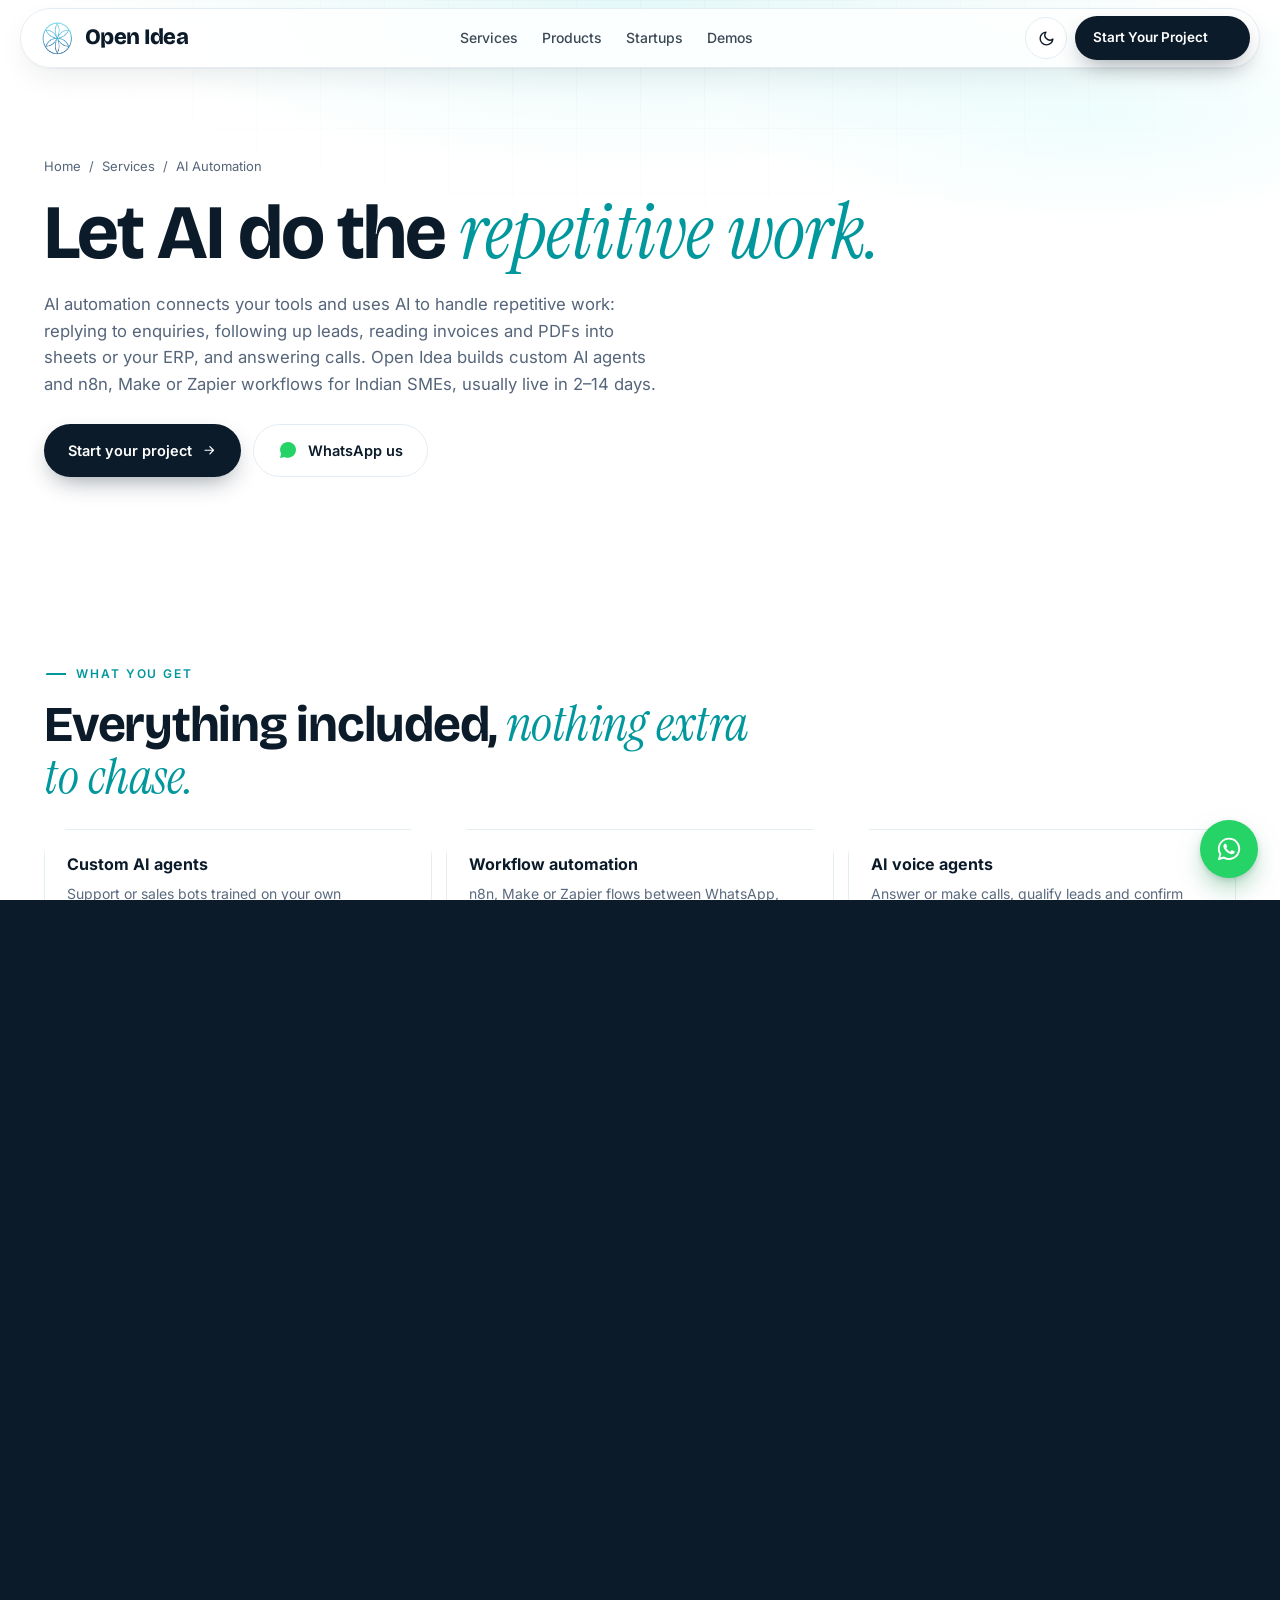
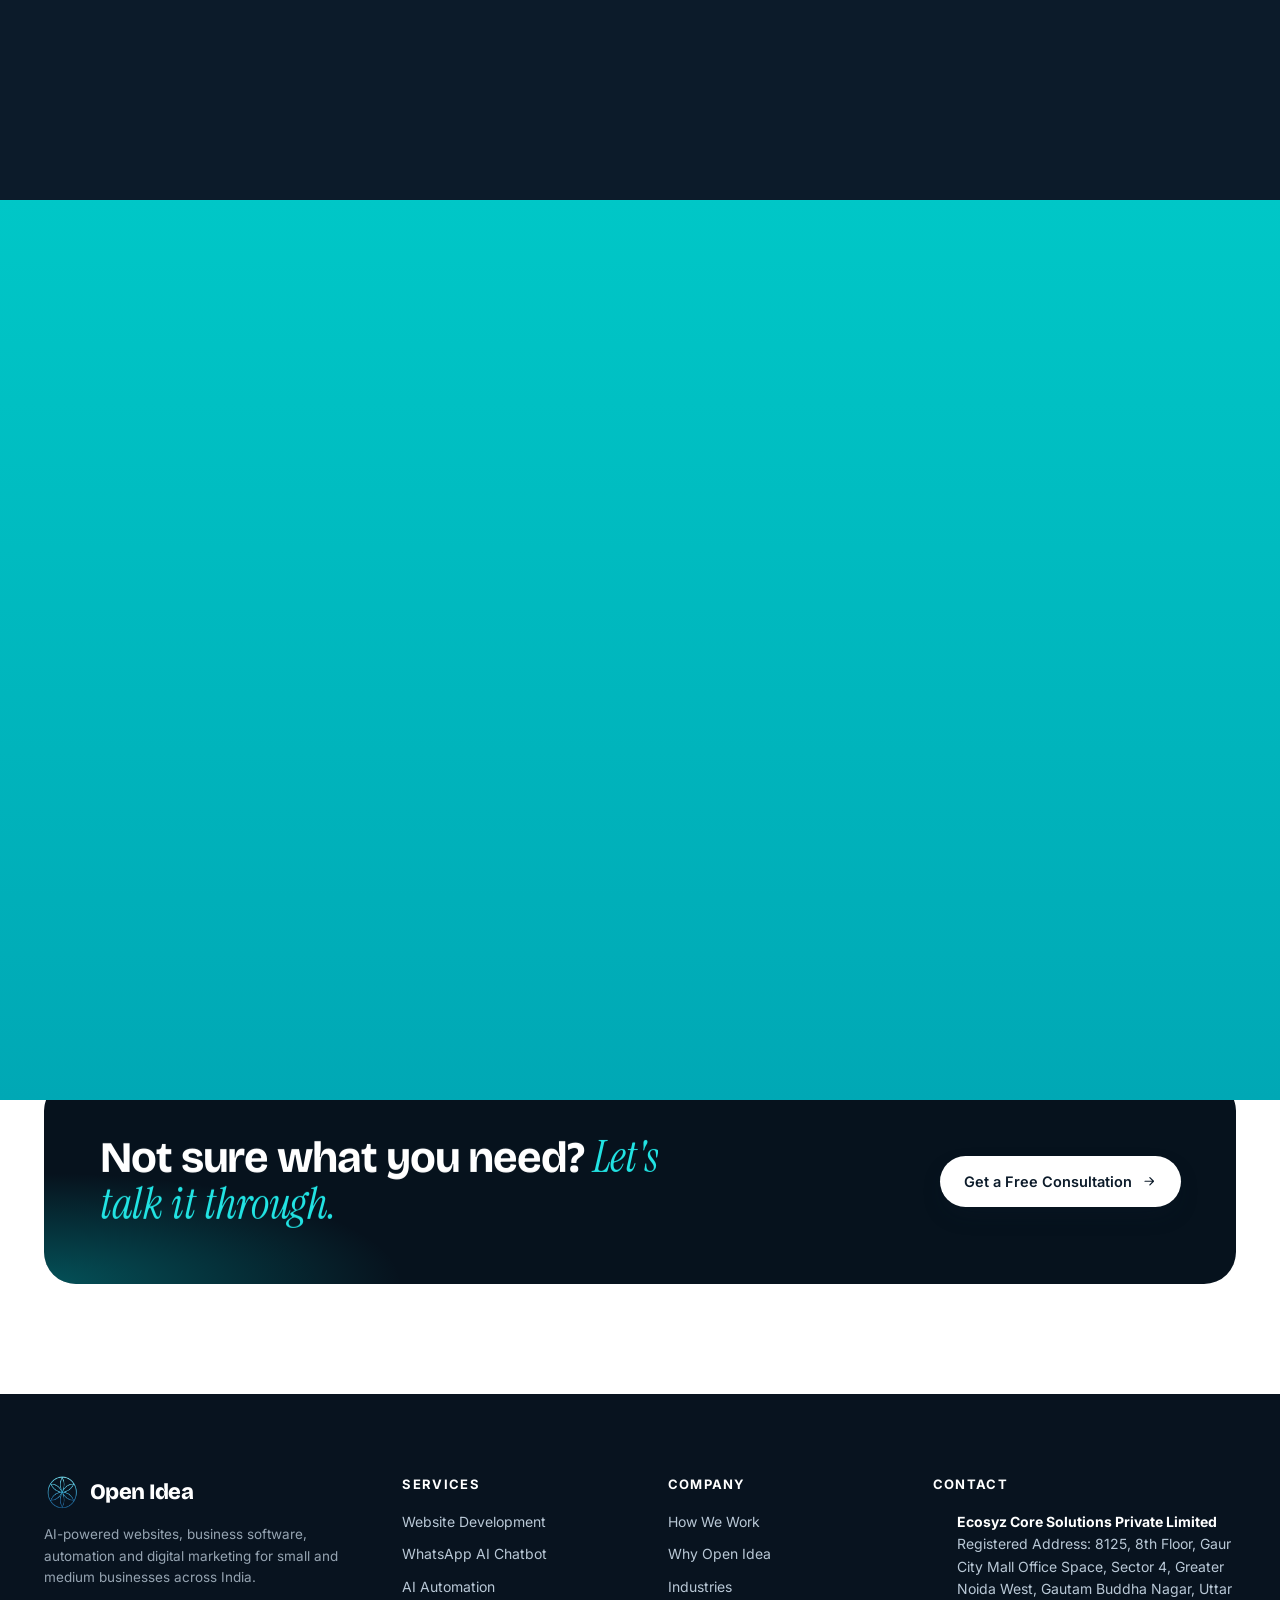
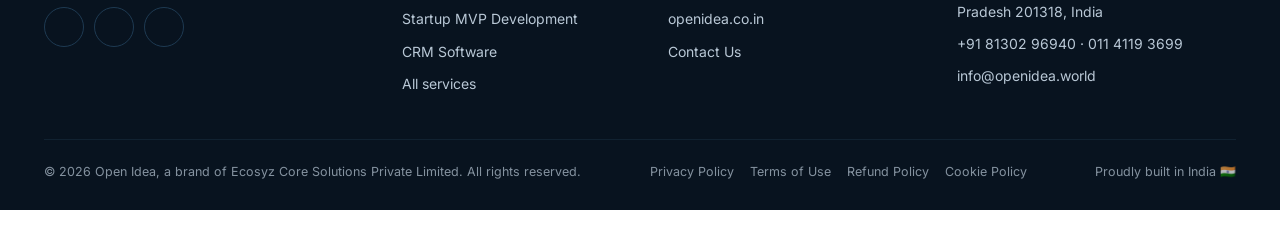
==== commit 13976906: "Point LinkedIn links and schema sameAs to new company page Co-Authored-By: Claude Opus 5.5 <noreply@" ====
--- a/ai-automation.html
+++ b/ai-automation.html
@@ -28,7 +28,7 @@
 <link rel="preload" href="fonts/bricolage-500-800.woff2" as="font" type="font/woff2" crossorigin>
 <link rel="preload" href="fonts/inter-400-700.woff2" as="font" type="font/woff2" crossorigin>
 <link rel="preload" href="fonts/instrument-serif-italic.woff2" as="font" type="font/woff2" crossorigin>
-<script type="application/ld+json">{"@context": "https://schema.org", "@graph": [{"@type": "ProfessionalService", "@id": "https://techpartner.openidea.co.in/#org", "name": "Open Idea", "alternateName": "Open Idea Tech Partner", "legalName": "Ecosyz Core Solutions Private Limited", "url": "https://techpartner.openidea.co.in/", "description": "Open Idea is a DPIIT-recognised, AIC-GBU incubated tech partner in Greater Noida West that builds websites, startup MVPs, business software, CRM, WhatsApp AI chatbots and AI automation for small and medium businesses and startups in India.", "email": "info@openidea.world", "telephone": "+91-8130296940", "image": "https://techpartner.openidea.co.in/img/og.jpg", "logo": "https://techpartner.openidea.co.in/img/logo.webp", "address": {"@type": "PostalAddress", "streetAddress": "8125, 8th Floor, Gaur City Mall Office Space, Sector 4", "addressLocality": "Greater Noida West", "addressRegion": "Uttar Pradesh", "postalCode": "201318", "addressCountry": "IN"}, "areaServed": [{"@type": "Country", "name": "India"}, {"@type": "City", "name": "Greater Noida"}, {"@type": "City", "name": "Noida"}, {"@type": "City", "name": "Delhi"}], "contactPoint": {"@type": "ContactPoint", "telephone": "+91-8130296940", "contactType": "sales", "availableLanguage": ["English", "Hindi"]}, "knowsAbout": ["Website development", "Startup MVP development", "WhatsApp Business API chatbots", "AI agents", "Workflow automation", "CRM software", "SEO", "Meta and Google Ads"], "hasOfferCatalog": {"@type": "OfferCatalog", "name": "Services", "itemListElement": [{"@type": "Offer", "itemOffered": {"@type": "Service", "name": "Website Development", "url": "https://techpartner.openidea.co.in/website-development.html"}}, {"@type": "Offer", "itemOffered": {"@type": "Service", "name": "WhatsApp AI Chatbot", "url": "https://techpartner.openidea.co.in/whatsapp-ai-chatbot.html"}}, {"@type": "Offer", "itemOffered": {"@type": "Service", "name": "AI Automation", "url": "https://techpartner.openidea.co.in/ai-automation.html"}}, {"@type": "Offer", "itemOffered": {"@type": "Service", "name": "Startup MVP Development", "url": "https://techpartner.openidea.co.in/mvp-development.html"}}, {"@type": "Offer", "itemOffered": {"@type": "Service", "name": "CRM Software for Small Business", "url": "https://techpartner.openidea.co.in/crm-software.html"}}, {"@type": "Offer", "itemOffered": {"@type": "Service", "name": "Digital Marketing & SEO", "url": "https://techpartner.openidea.co.in/services.html#marketing"}}, {"@type": "Offer", "itemOffered": {"@type": "Service", "name": "Branding & Design", "url": "https://techpartner.openidea.co.in/services.html#branding"}}]}, "sameAs": ["https://openidea.co.in", "https://www.linkedin.com/company/ecosyz/", "https://www.instagram.com/openidea.ai_platform/", "https://x.com/OpenIdeaOrg"], "priceRange": "₹₹"}, {"@type": "WebSite", "@id": "https://techpartner.openidea.co.in/#site", "url": "https://techpartner.openidea.co.in/", "name": "Open Idea Tech Partner", "publisher": {"@id": "https://techpartner.openidea.co.in/#org"}, "inLanguage": "en-IN"}]}</script>
+<script type="application/ld+json">{"@context": "https://schema.org", "@graph": [{"@type": "ProfessionalService", "@id": "https://techpartner.openidea.co.in/#org", "name": "Open Idea", "alternateName": "Open Idea Tech Partner", "legalName": "Ecosyz Core Solutions Private Limited", "url": "https://techpartner.openidea.co.in/", "description": "Open Idea is a DPIIT-recognised, AIC-GBU incubated tech partner in Greater Noida West that builds websites, startup MVPs, business software, CRM, WhatsApp AI chatbots and AI automation for small and medium businesses and startups in India.", "email": "info@openidea.world", "telephone": "+91-8130296940", "image": "https://techpartner.openidea.co.in/img/og.jpg", "logo": "https://techpartner.openidea.co.in/img/logo.webp", "address": {"@type": "PostalAddress", "streetAddress": "8125, 8th Floor, Gaur City Mall Office Space, Sector 4", "addressLocality": "Greater Noida West", "addressRegion": "Uttar Pradesh", "postalCode": "201318", "addressCountry": "IN"}, "areaServed": [{"@type": "Country", "name": "India"}, {"@type": "City", "name": "Greater Noida"}, {"@type": "City", "name": "Noida"}, {"@type": "City", "name": "Delhi"}], "contactPoint": {"@type": "ContactPoint", "telephone": "+91-8130296940", "contactType": "sales", "availableLanguage": ["English", "Hindi"]}, "knowsAbout": ["Website development", "Startup MVP development", "WhatsApp Business API chatbots", "AI agents", "Workflow automation", "CRM software", "SEO", "Meta and Google Ads"], "hasOfferCatalog": {"@type": "OfferCatalog", "name": "Services", "itemListElement": [{"@type": "Offer", "itemOffered": {"@type": "Service", "name": "Website Development", "url": "https://techpartner.openidea.co.in/website-development.html"}}, {"@type": "Offer", "itemOffered": {"@type": "Service", "name": "WhatsApp AI Chatbot", "url": "https://techpartner.openidea.co.in/whatsapp-ai-chatbot.html"}}, {"@type": "Offer", "itemOffered": {"@type": "Service", "name": "AI Automation", "url": "https://techpartner.openidea.co.in/ai-automation.html"}}, {"@type": "Offer", "itemOffered": {"@type": "Service", "name": "Startup MVP Development", "url": "https://techpartner.openidea.co.in/mvp-development.html"}}, {"@type": "Offer", "itemOffered": {"@type": "Service", "name": "CRM Software for Small Business", "url": "https://techpartner.openidea.co.in/crm-software.html"}}, {"@type": "Offer", "itemOffered": {"@type": "Service", "name": "Digital Marketing & SEO", "url": "https://techpartner.openidea.co.in/services.html#marketing"}}, {"@type": "Offer", "itemOffered": {"@type": "Service", "name": "Branding & Design", "url": "https://techpartner.openidea.co.in/services.html#branding"}}]}, "sameAs": ["https://openidea.co.in", "https://www.linkedin.com/company/openidea-techpartner/", "https://www.instagram.com/openidea.ai_platform/", "https://x.com/OpenIdeaOrg"], "priceRange": "₹₹"}, {"@type": "WebSite", "@id": "https://techpartner.openidea.co.in/#site", "url": "https://techpartner.openidea.co.in/", "name": "Open Idea Tech Partner", "publisher": {"@id": "https://techpartner.openidea.co.in/#org"}, "inLanguage": "en-IN"}]}</script>
 <link rel="stylesheet" href="css/site.min.css?v=e8a85278">
 </head>
 <body>
@@ -127,7 +127,7 @@
     <a href="index.html#home" class="logo"><img src="img/logo.webp" alt="" width="36" height="36" loading="lazy">Open Idea</a>
     <p>AI-powered websites, business software, automation and digital marketing for small and medium businesses across India.</p>
     <div class="soc">
-     <a href="https://www.linkedin.com/company/ecosyz/" target="_blank" rel="noopener" aria-label="LinkedIn"><svg class="i"><use href="index.html#in"/></svg></a>
+     <a href="https://www.linkedin.com/company/openidea-techpartner/" target="_blank" rel="noopener" aria-label="LinkedIn"><svg class="i"><use href="index.html#in"/></svg></a>
      <a href="https://www.instagram.com/openidea.ai_platform/" target="_blank" rel="noopener" aria-label="Instagram"><svg class="i"><use href="index.html#ig"/></svg></a>
      <a href="https://x.com/OpenIdeaOrg" target="_blank" rel="noopener" aria-label="X (Twitter)"><svg class="i"><use href="index.html#x"/></svg></a>
     </div>
@@ -160,6 +160,6 @@
  <a href="index.html#products"><svg class="i"><use href="index.html#box"/></svg>Products</a>
  <a href="tel:+918130296940"><svg class="i"><use href="index.html#phone"/></svg>Call</a>
 </nav>
-<script src="js/site.min.js?v=9d79b070" defer></script>
+<script src="js/site.js" defer></script>
 </body>
 </html>
